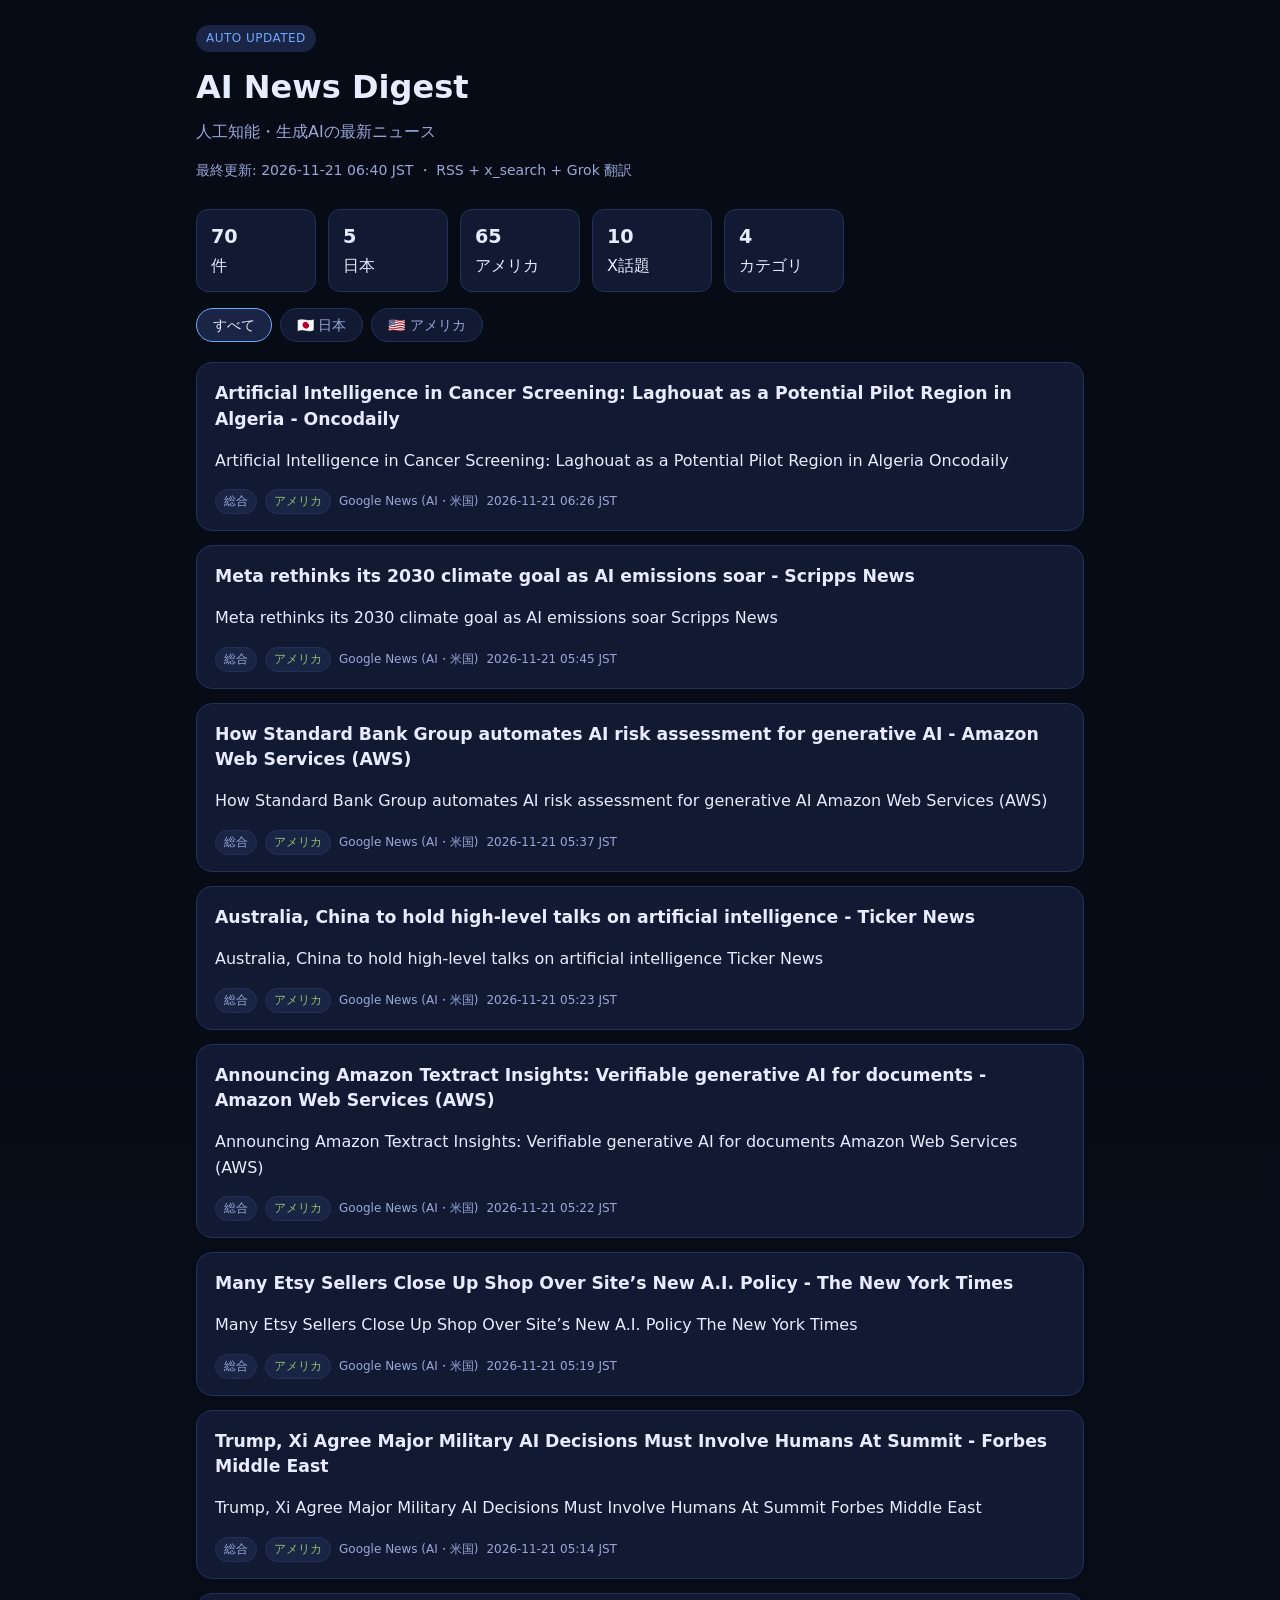
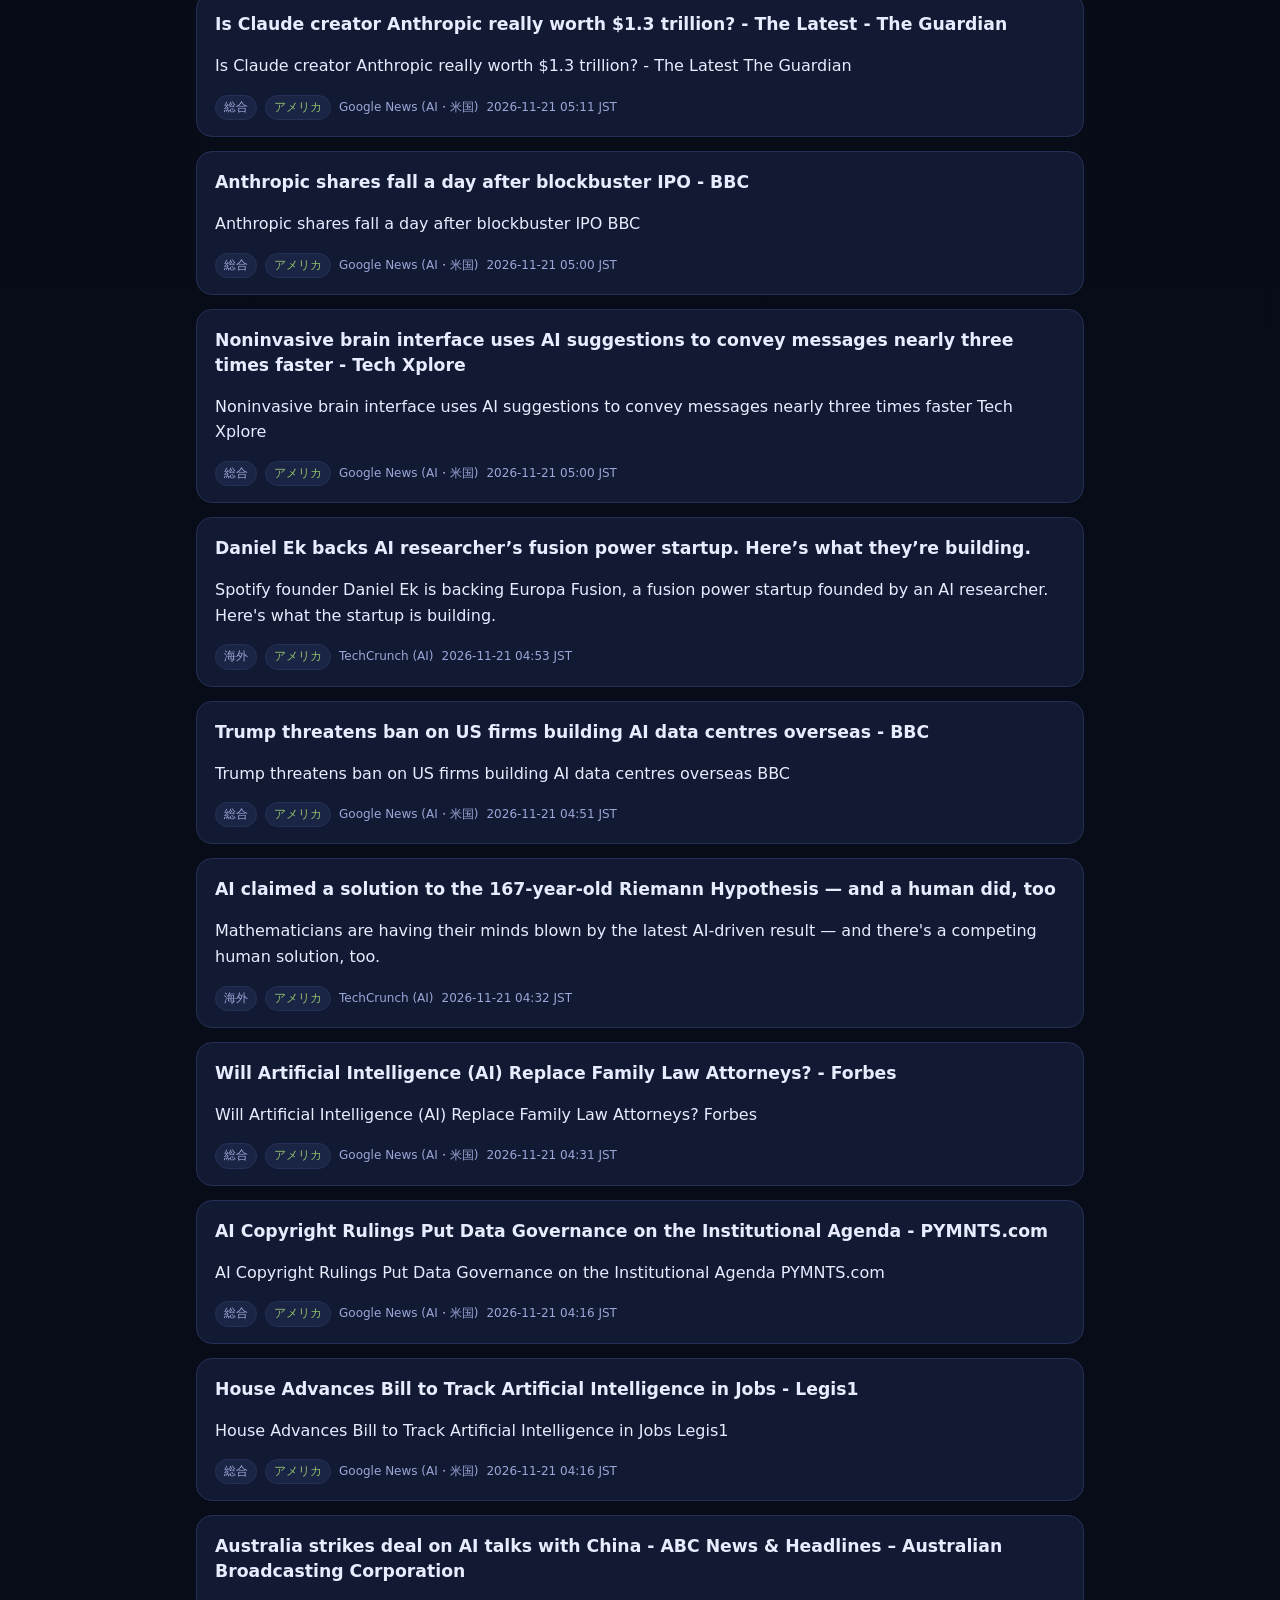
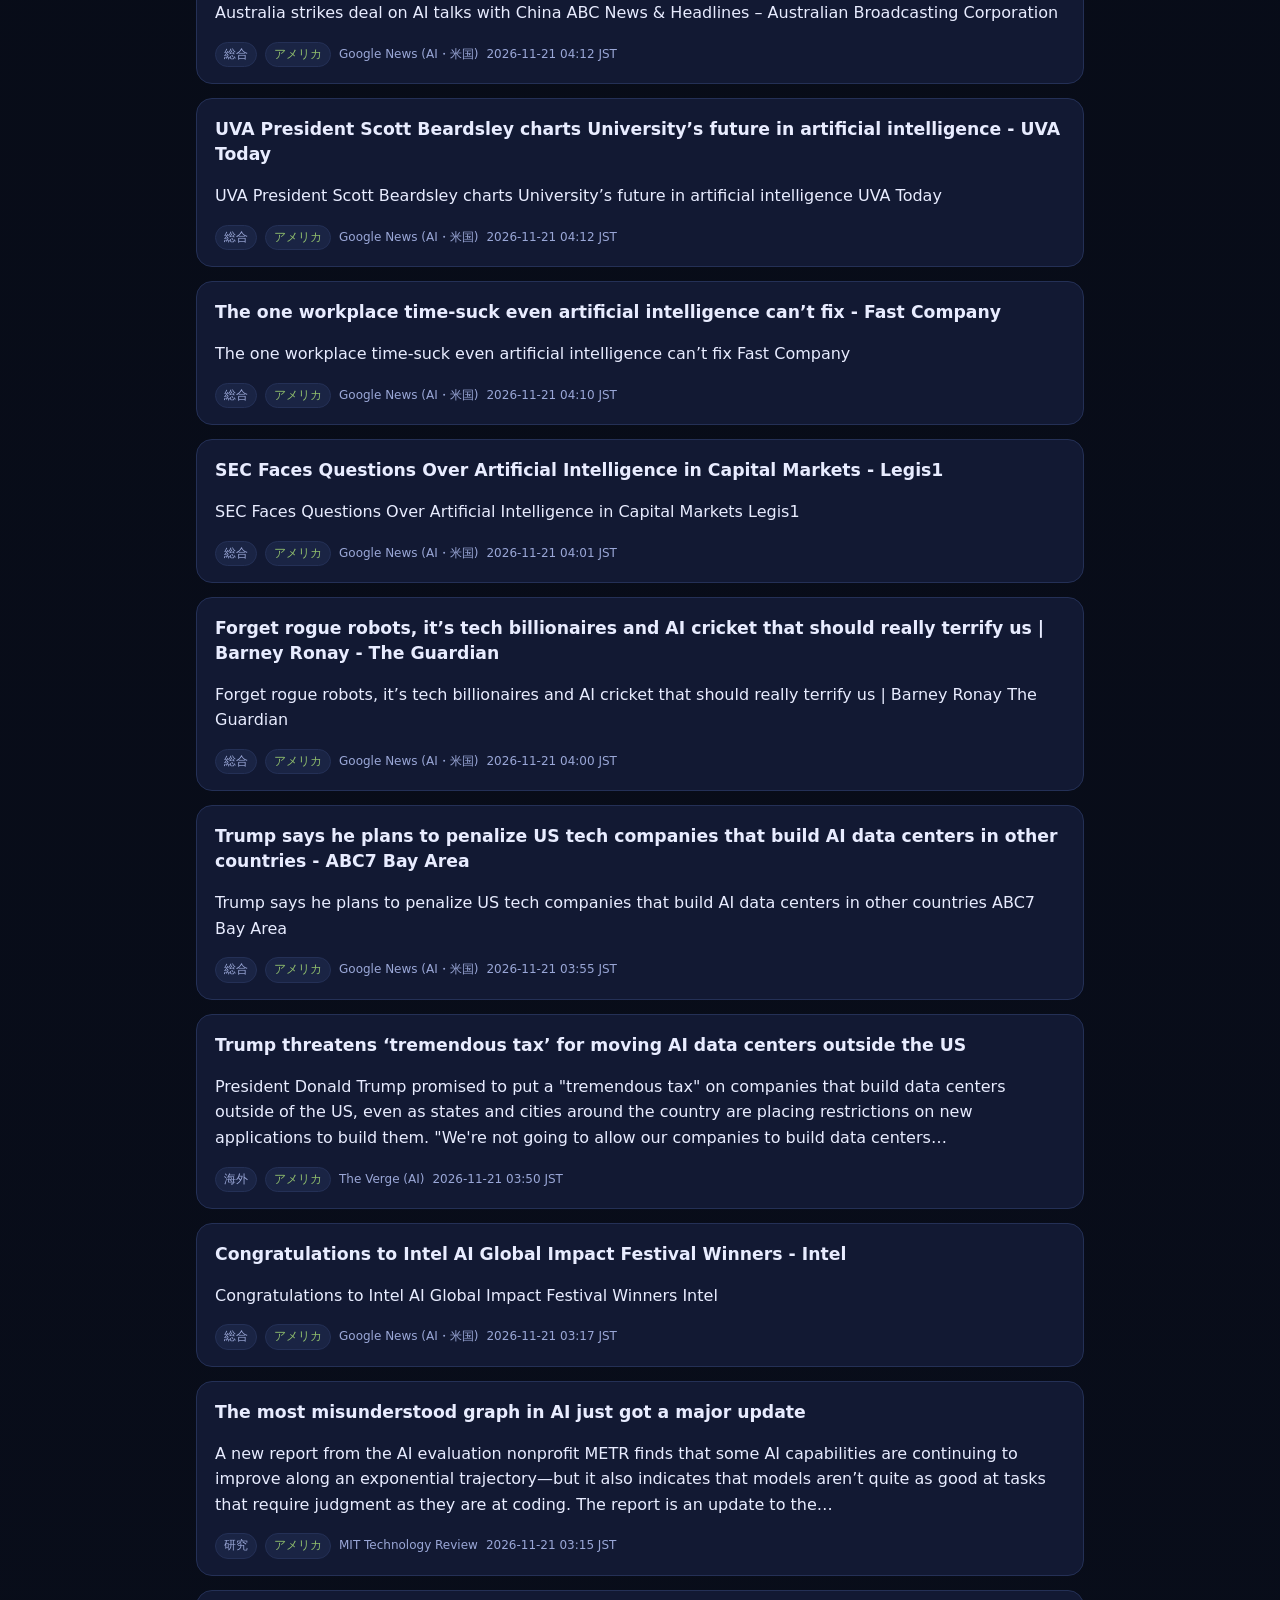
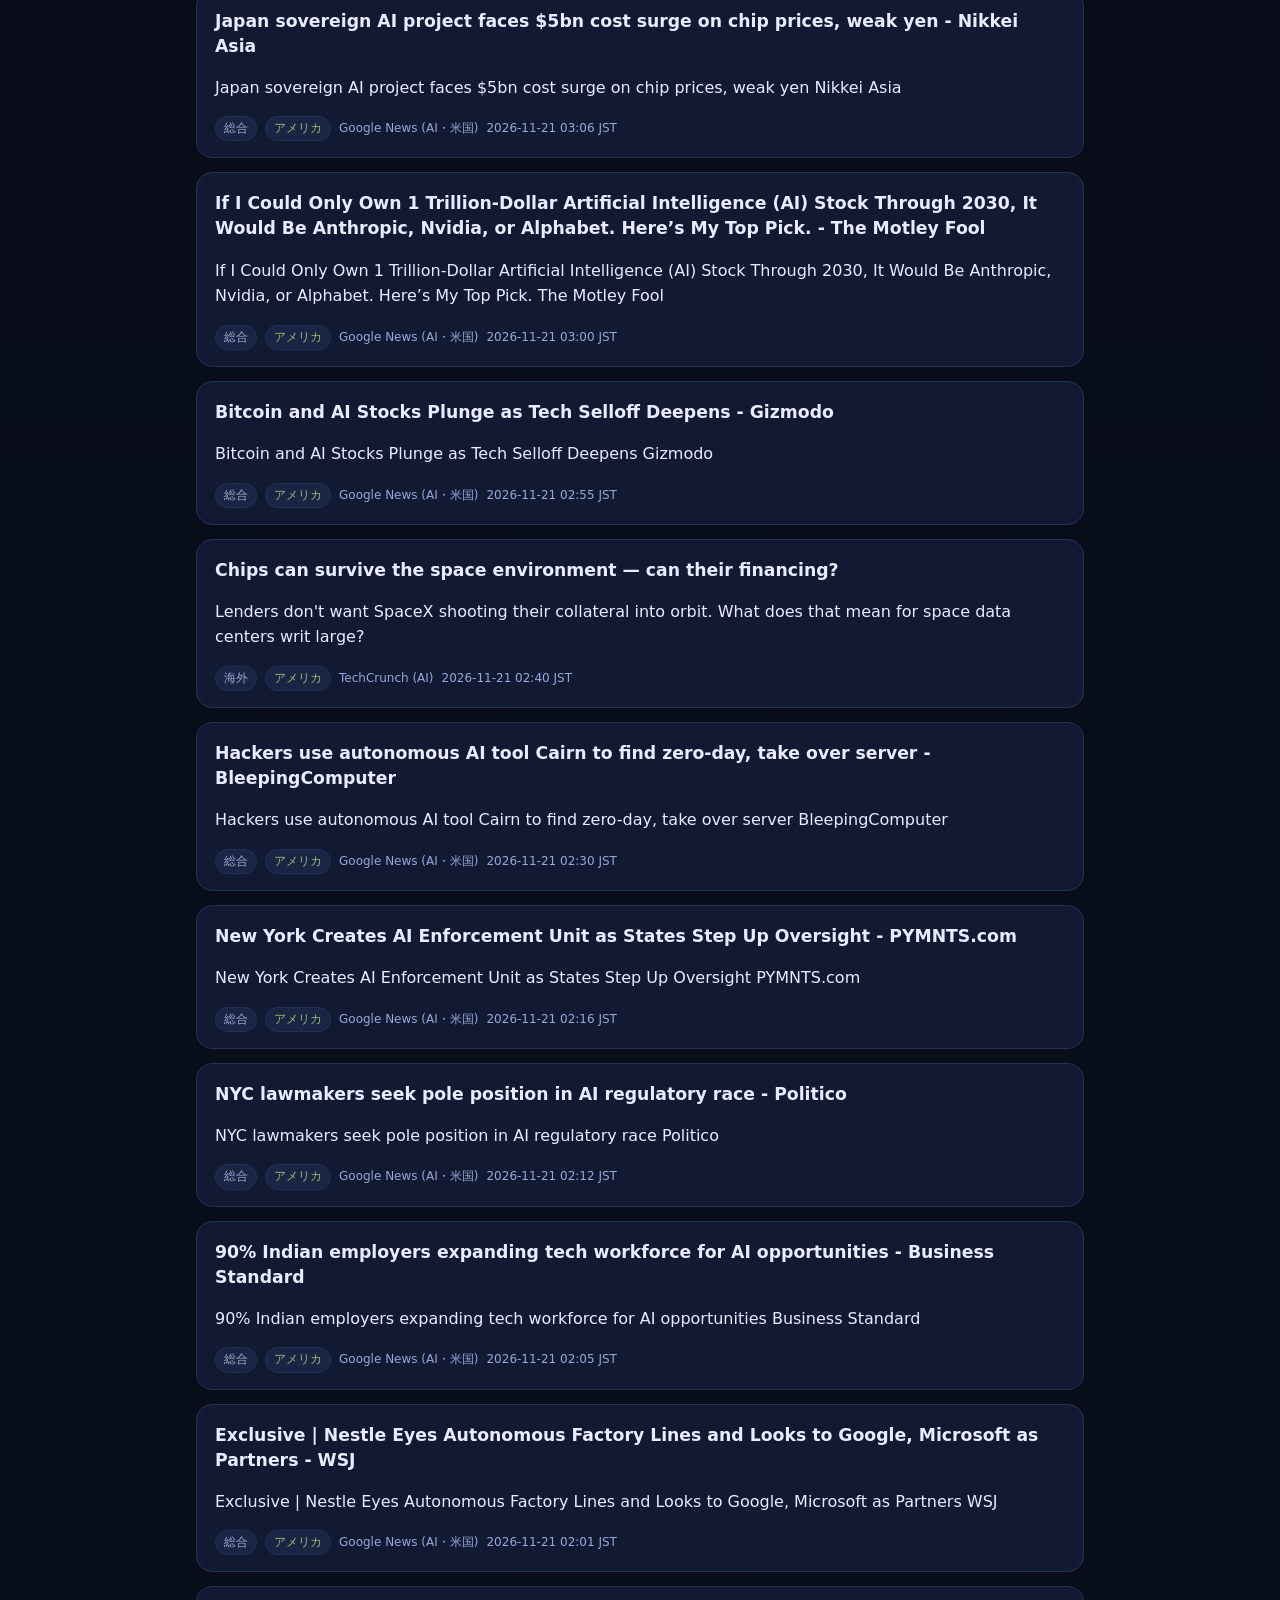
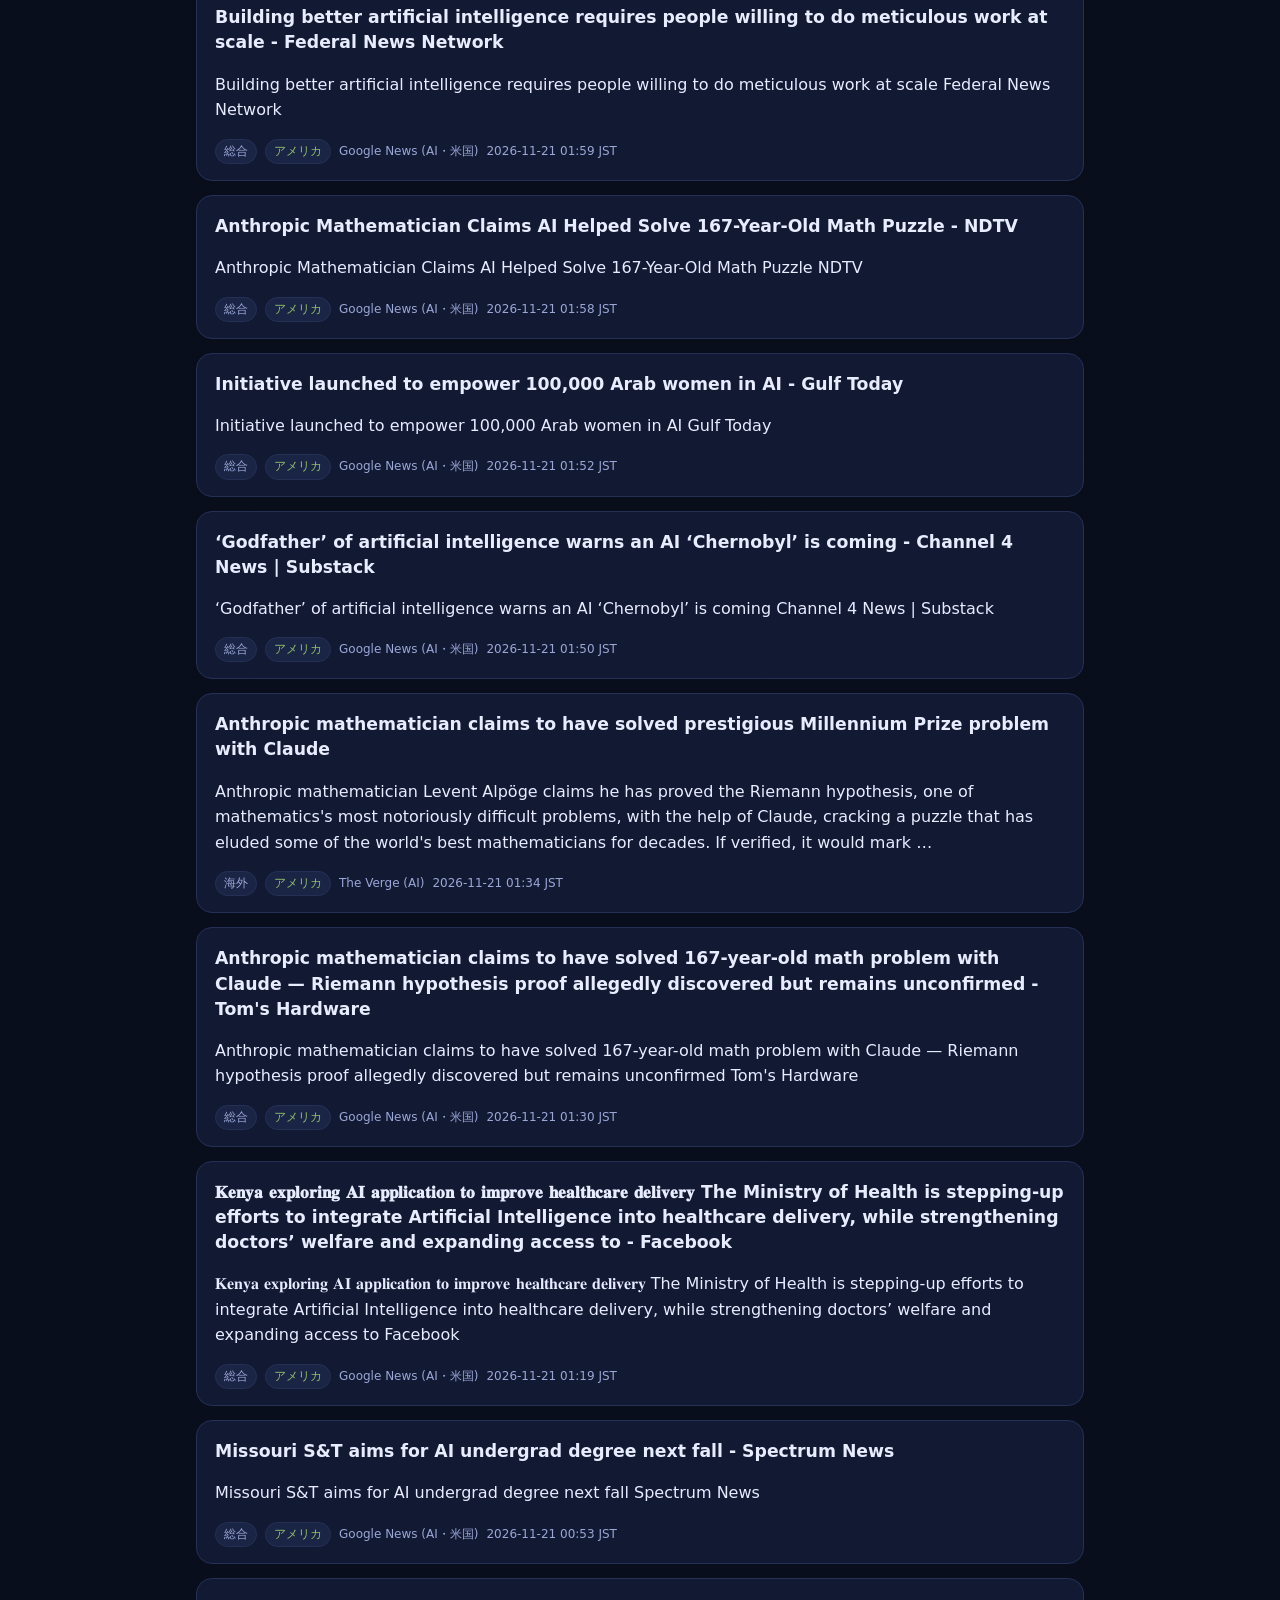
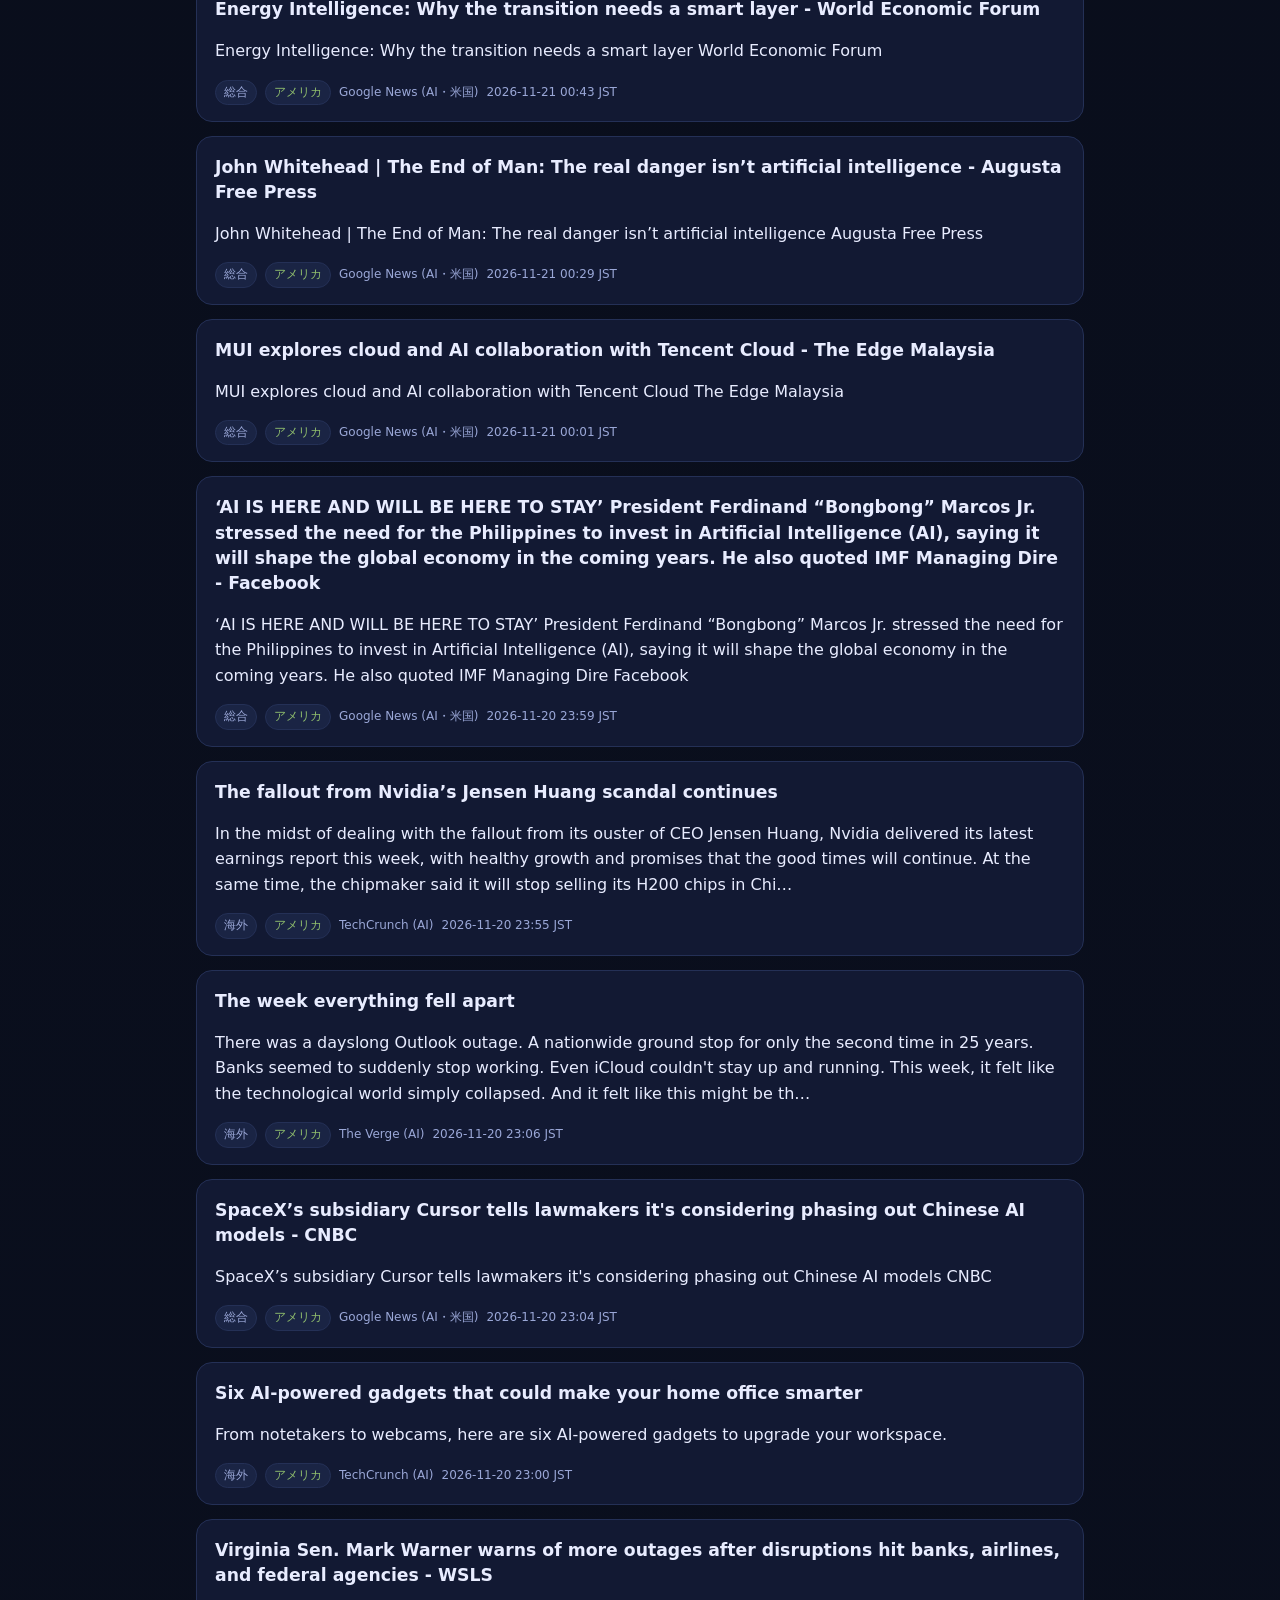
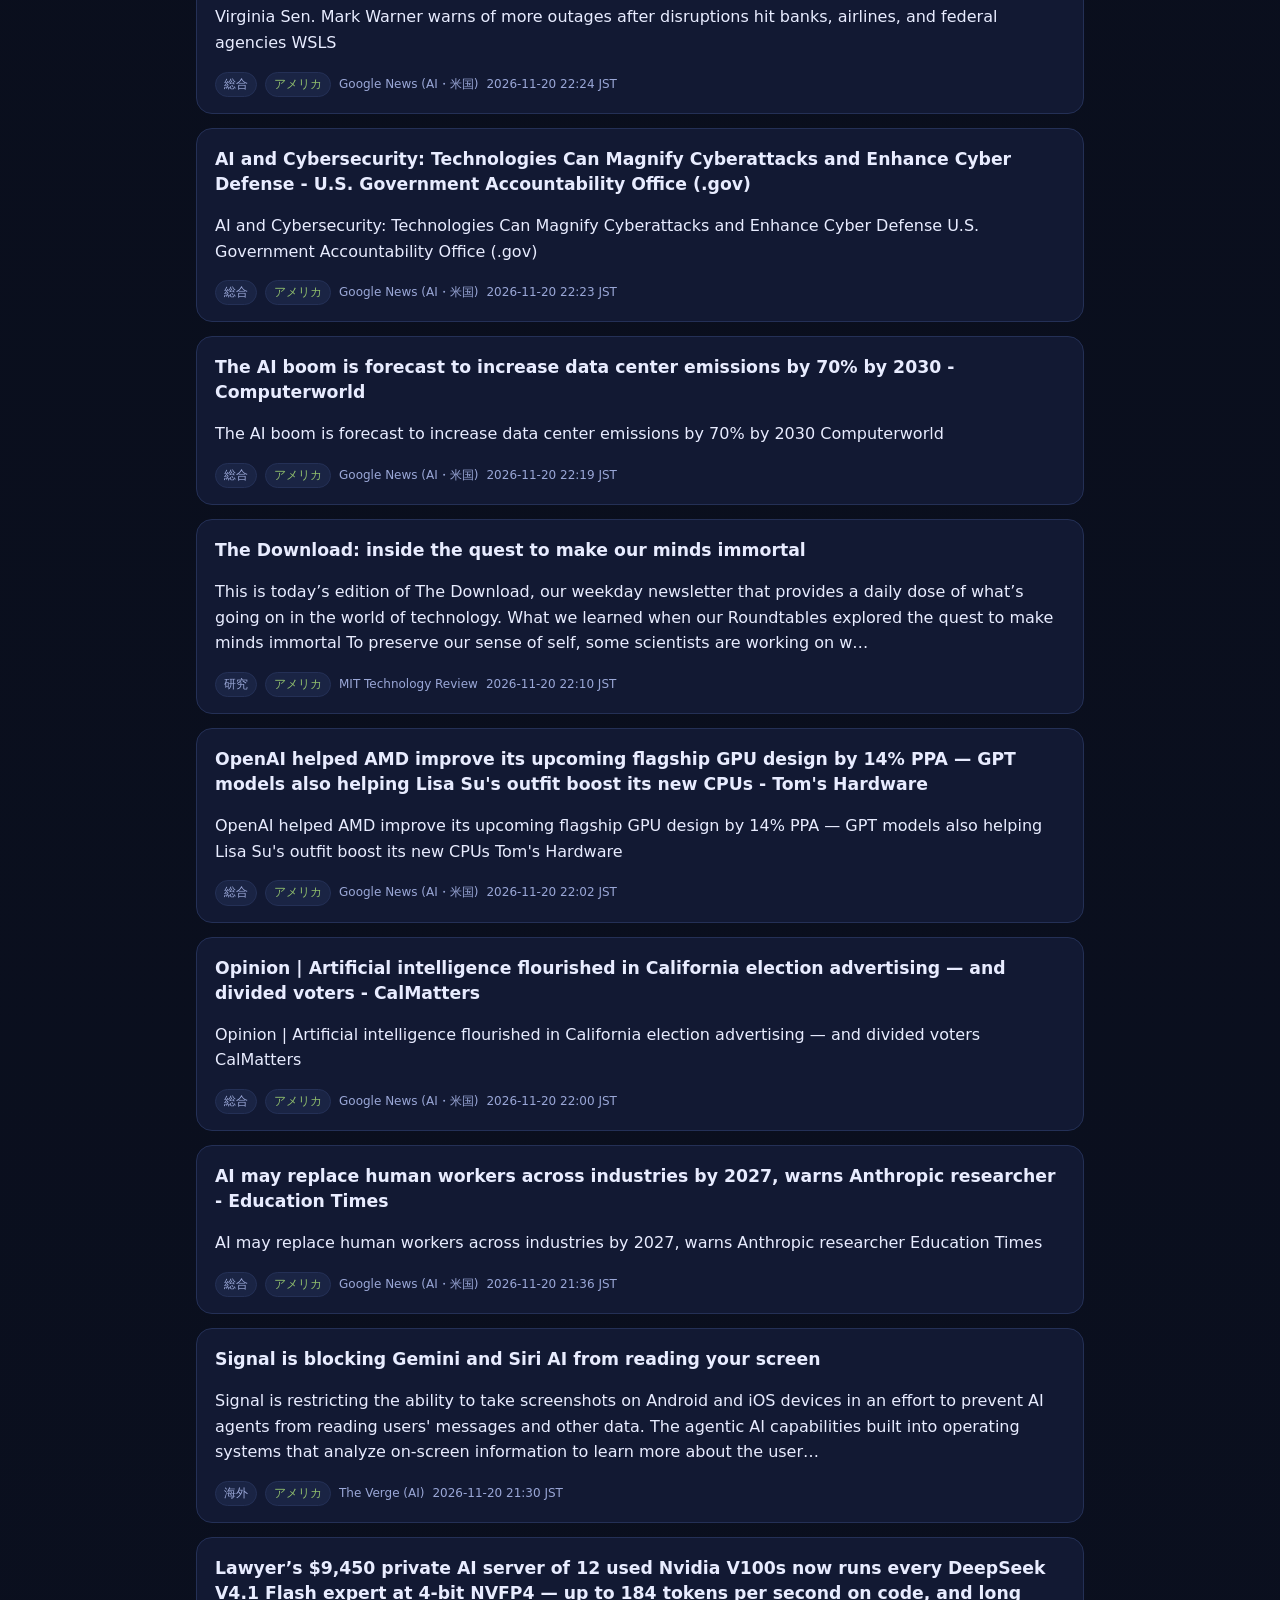
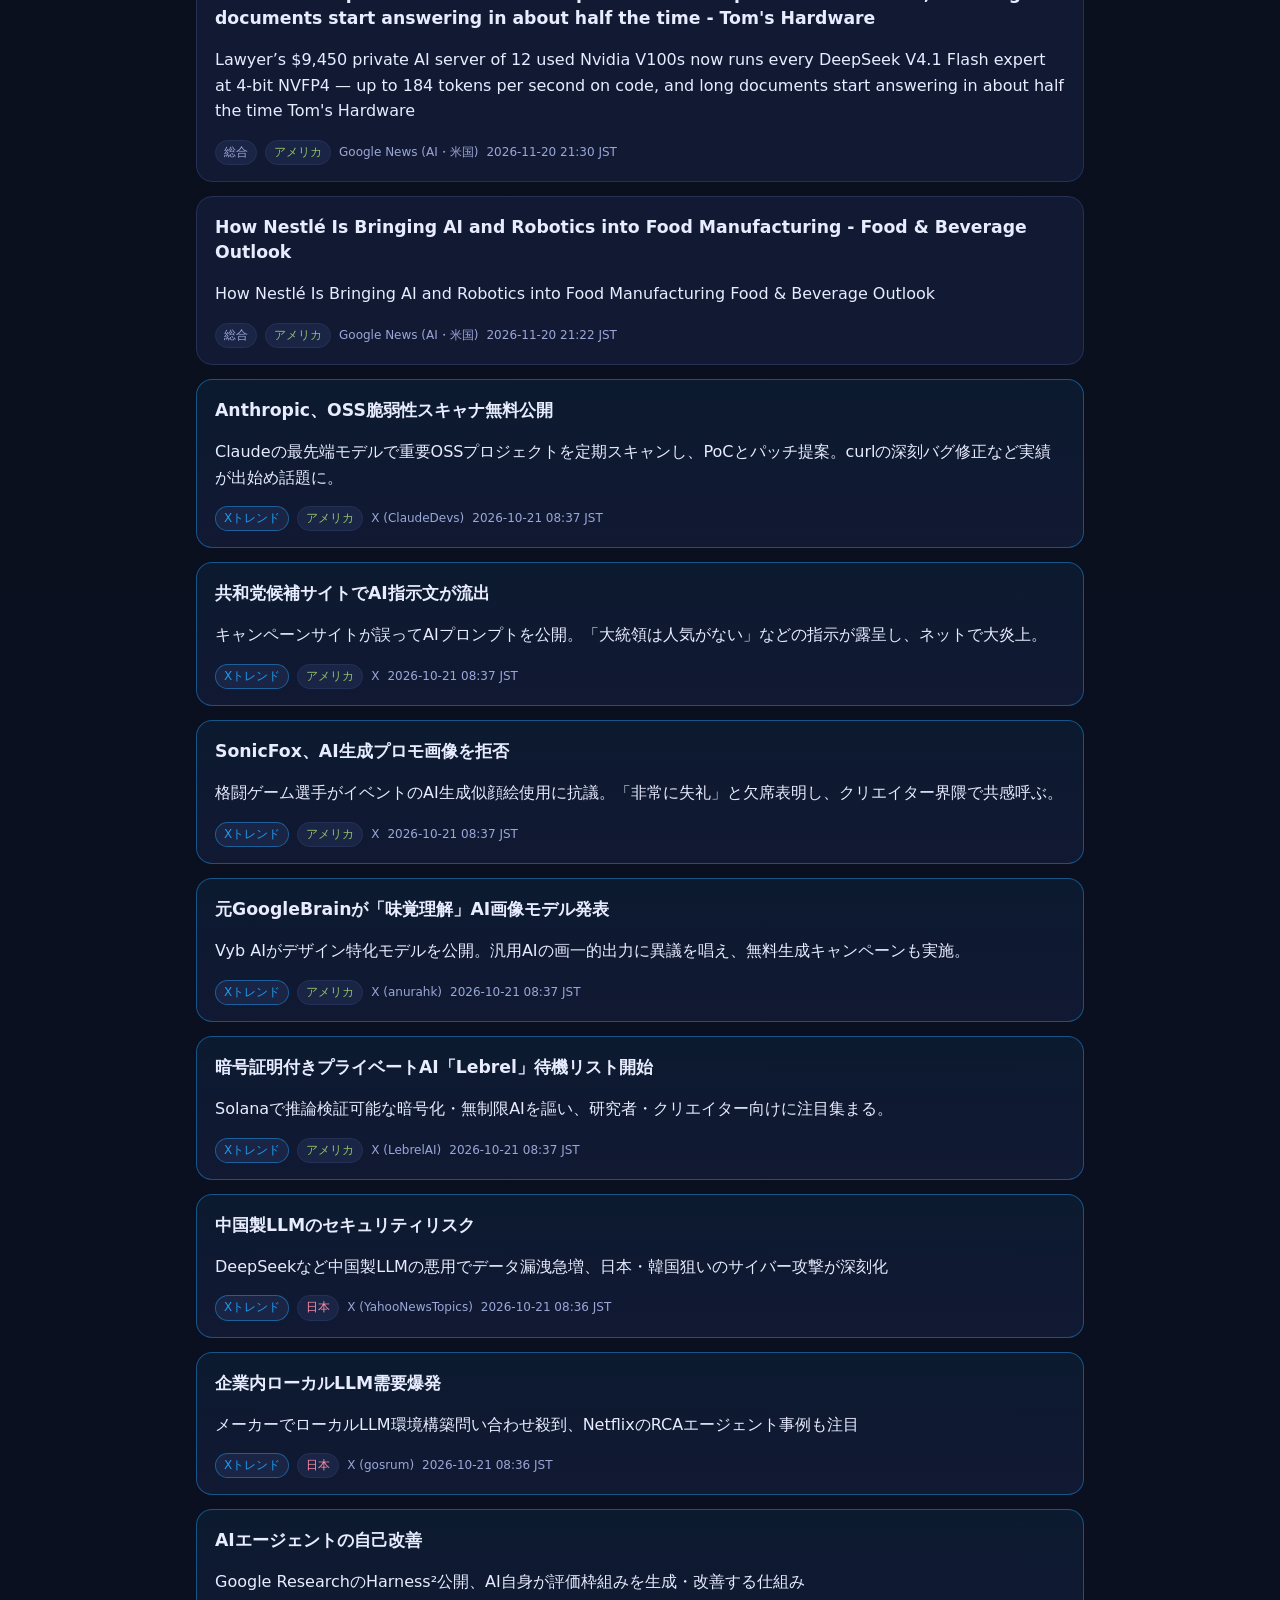
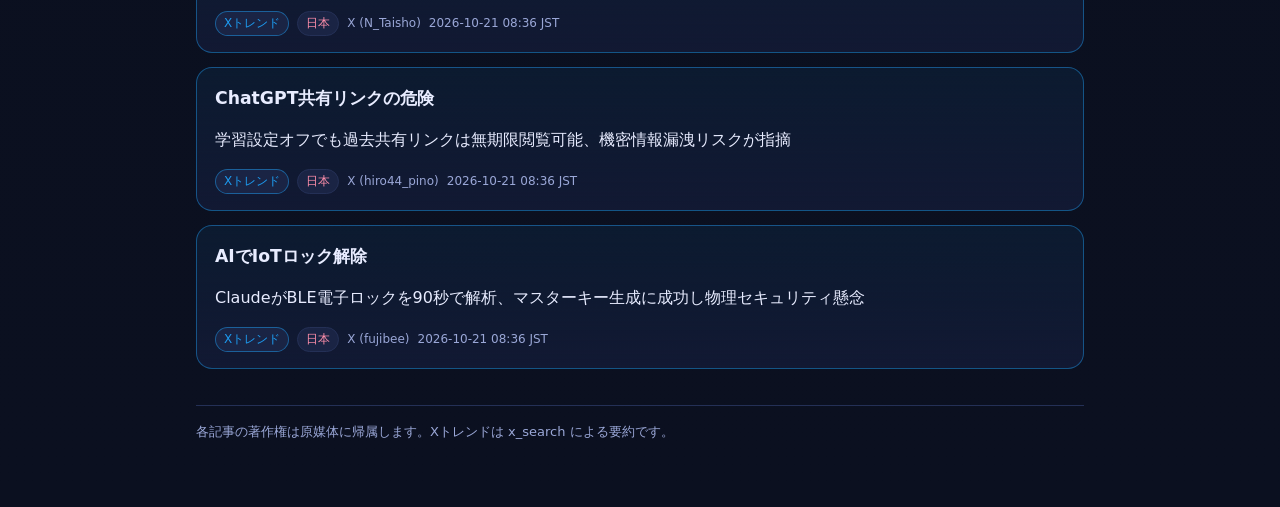
==== docs/index.html @ 98418823 "Update AI news digest Automated RSS build." ====
<!DOCTYPE html>
<html lang="ja">
<head>
  <meta charset="utf-8">
  <meta name="viewport" content="width=device-width, initial-scale=1">
  <title>AI News Digest</title>
  <meta name="description" content="人工知能・生成AIの最新ニュース">
  <link rel="stylesheet" href="assets/style.css">
</head>
<body>
  <main class="wrap">
    <header>
      <span class="badge">AUTO UPDATED</span>
      <h1>AI News Digest</h1>
      <p class="subtitle">人工知能・生成AIの最新ニュース</p>
      <p class="meta">最終更新: 2026-11-21 06:40 JST ・ RSS + x_search + Grok 翻訳</p>
    </header>
    <section class="stats">
      <div class="stat"><strong>70</strong>件</div>
      <div class="stat"><strong>5</strong>日本</div>
      <div class="stat"><strong>65</strong>アメリカ</div>
      <div class="stat"><strong>10</strong>X話題</div>
      <div class="stat"><strong>4</strong>カテゴリ</div>
    </section>
    <div class="tabs-shell">
      <nav class="tabs" role="tablist" aria-label="地域フィルタ">
        <button type="button" class="tab active" role="tab" aria-selected="true" data-region="all" id="tab-all">すべて</button>
        <button type="button" class="tab" role="tab" aria-selected="false" data-region="japan" id="tab-japan">🇯🇵 日本</button>
        <button type="button" class="tab" role="tab" aria-selected="false" data-region="usa" id="tab-usa">🇺🇸 アメリカ</button>
      </nav>
    </div>
    <section class="grid" id="article-grid">
      <article class="card" data-region="usa">
              <h2><a href="https://news.google.com/rss/articles/CBMid0FVX3lxTE9RYmhGUFFScHFES3ZMN19wSmFHbC1YenBxLVEwaDEtOEVFcGQ5Q3M1MUVJc3lIenI5S25sSXBHNmVRMUNNTkp1OXhWZGljbnNIaDgwUXd0ZGVsLUhGc0J2WHdtYXF2TDFVVnBubVQyb1IyUGxTN0pV?oc=5" target="_blank" rel="noopener noreferrer">Artificial Intelligence in Cancer Screening: Laghouat as a Potential Pilot Region in Algeria - Oncodaily</a></h2>
              
              <p class="summary">Artificial Intelligence in Cancer Screening: Laghouat as a Potential Pilot Region in Algeria Oncodaily</p>
              <div class="row">
                <span class="chip">総合</span>
                <span class="chip chip-region-usa">アメリカ</span>
                <span>Google News (AI・米国)</span>
                <span>2026-11-21 06:26 JST</span>
              </div>
            </article>
<article class="card" data-region="usa">
              <h2><a href="https://news.google.com/rss/articles/[base64]?oc=5" target="_blank" rel="noopener noreferrer">Meta rethinks its 2030 climate goal as AI emissions soar - Scripps News</a></h2>
              
              <p class="summary">Meta rethinks its 2030 climate goal as AI emissions soar Scripps News</p>
              <div class="row">
                <span class="chip">総合</span>
                <span class="chip chip-region-usa">アメリカ</span>
                <span>Google News (AI・米国)</span>
                <span>2026-11-21 05:45 JST</span>
              </div>
            </article>
<article class="card" data-region="usa">
              <h2><a href="https://news.google.com/rss/articles/[base64]?oc=5" target="_blank" rel="noopener noreferrer">How Standard Bank Group automates AI risk assessment for generative AI - Amazon Web Services (AWS)</a></h2>
              
              <p class="summary">How Standard Bank Group automates AI risk assessment for generative AI Amazon Web Services (AWS)</p>
              <div class="row">
                <span class="chip">総合</span>
                <span class="chip chip-region-usa">アメリカ</span>
                <span>Google News (AI・米国)</span>
                <span>2026-11-21 05:37 JST</span>
              </div>
            </article>
<article class="card" data-region="usa">
              <h2><a href="https://news.google.com/rss/articles/CBMihgFBVV95cUxPeTFSU3hjeGpCWllhNldZaGZsNXNMQTRxdFVWMUJqV1ZYZjM2VjBVdnR6N2N4QS1VZlh1T1BrTi1fM0FNTjM1VjBtUEtSSnJ1Y1BzX1N0ZjhVbzVTSWNwNjJETTRwX2Q5WmI3VXUxbE9MZHhLRnhvTVZ1b21pNHVGVUFSSDU3UQ?oc=5" target="_blank" rel="noopener noreferrer">Australia, China to hold high-level talks on artificial intelligence - Ticker News</a></h2>
              
              <p class="summary">Australia, China to hold high-level talks on artificial intelligence Ticker News</p>
              <div class="row">
                <span class="chip">総合</span>
                <span class="chip chip-region-usa">アメリカ</span>
                <span>Google News (AI・米国)</span>
                <span>2026-11-21 05:23 JST</span>
              </div>
            </article>
<article class="card" data-region="usa">
              <h2><a href="https://news.google.com/rss/articles/[base64]?oc=5" target="_blank" rel="noopener noreferrer">Announcing Amazon Textract Insights: Verifiable generative AI for documents - Amazon Web Services (AWS)</a></h2>
              
              <p class="summary">Announcing Amazon Textract Insights: Verifiable generative AI for documents Amazon Web Services (AWS)</p>
              <div class="row">
                <span class="chip">総合</span>
                <span class="chip chip-region-usa">アメリカ</span>
                <span>Google News (AI・米国)</span>
                <span>2026-11-21 05:22 JST</span>
              </div>
            </article>
<article class="card" data-region="usa">
              <h2><a href="https://news.google.com/rss/articles/CBMia0FVX3lxTE0ta1ZyUTJoeFlCYVB6Y3RLT3pUQVBSMGc5WXh5a3R0eDhCRGFYOGs0WHRBZ0c1NENGT25IR3kwd2xvMXEtZ2pLRENIZ1dBclRxVExqOF92emNPWE5XV2lnZl9iejdON002TlNv?oc=5" target="_blank" rel="noopener noreferrer">Many Etsy Sellers Close Up Shop Over Site’s New A.I. Policy - The New York Times</a></h2>
              
              <p class="summary">Many Etsy Sellers Close Up Shop Over Site’s New A.I. Policy The New York Times</p>
              <div class="row">
                <span class="chip">総合</span>
                <span class="chip chip-region-usa">アメリカ</span>
                <span>Google News (AI・米国)</span>
                <span>2026-11-21 05:19 JST</span>
              </div>
            </article>
<article class="card" data-region="usa">
              <h2><a href="https://news.google.com/rss/articles/[base64]?oc=5" target="_blank" rel="noopener noreferrer">Trump, Xi Agree Major Military AI Decisions Must Involve Humans At Summit - Forbes Middle East</a></h2>
              
              <p class="summary">Trump, Xi Agree Major Military AI Decisions Must Involve Humans At Summit Forbes Middle East</p>
              <div class="row">
                <span class="chip">総合</span>
                <span class="chip chip-region-usa">アメリカ</span>
                <span>Google News (AI・米国)</span>
                <span>2026-11-21 05:14 JST</span>
              </div>
            </article>
<article class="card" data-region="usa">
              <h2><a href="https://news.google.com/rss/articles/[base64]?oc=5" target="_blank" rel="noopener noreferrer">Is Claude creator Anthropic really worth $1.3 trillion? - The Latest - The Guardian</a></h2>
              
              <p class="summary">Is Claude creator Anthropic really worth $1.3 trillion? - The Latest The Guardian</p>
              <div class="row">
                <span class="chip">総合</span>
                <span class="chip chip-region-usa">アメリカ</span>
                <span>Google News (AI・米国)</span>
                <span>2026-11-21 05:11 JST</span>
              </div>
            </article>
<article class="card" data-region="usa">
              <h2><a href="https://news.google.com/rss/articles/CBMiW0FVX3lxTFBvWXdRRmxWOFNxR2NhcHRNVlFLaXJGVGtlY1dQcWs3U1M1dHNKVGxLbEJ5RGRvT0Q4WjB2c2FjeldhcVlWMGNqYTNJLXFXRXU5bVB4NTRlZUVlNnc?oc=5" target="_blank" rel="noopener noreferrer">Anthropic shares fall a day after blockbuster IPO - BBC</a></h2>
              
              <p class="summary">Anthropic shares fall a day after blockbuster IPO BBC</p>
              <div class="row">
                <span class="chip">総合</span>
                <span class="chip chip-region-usa">アメリカ</span>
                <span>Google News (AI・米国)</span>
                <span>2026-11-21 05:00 JST</span>
              </div>
            </article>
<article class="card" data-region="usa">
              <h2><a href="https://news.google.com/rss/articles/CBMihAFBVV95cUxPMGdMQy1lVnVBdHhOMTV6VXV5eFlOTzFnRTk2OGJ6QlhocXViUkRURElGY1A5TW9ES0pMeVdqQjJuYVNoRGtxVmQxX1JucUhwY2VwN2t0S2lySWFuRi0tSkNfWkNFeWhJQldLVDYweU1hem5PUWRkUDZIZUdaZDRSV0FDQnI?oc=5" target="_blank" rel="noopener noreferrer">Noninvasive brain interface uses AI suggestions to convey messages nearly three times faster - Tech Xplore</a></h2>
              
              <p class="summary">Noninvasive brain interface uses AI suggestions to convey messages nearly three times faster Tech Xplore</p>
              <div class="row">
                <span class="chip">総合</span>
                <span class="chip chip-region-usa">アメリカ</span>
                <span>Google News (AI・米国)</span>
                <span>2026-11-21 05:00 JST</span>
              </div>
            </article>
<article class="card" data-region="usa">
              <h2><a href="https://techcrunch.com/2026/11/20/daniel-ek-backs-ai-researchers-fusion-power-startup-heres-what-theyre-building/" target="_blank" rel="noopener noreferrer">Daniel Ek backs AI researcher’s fusion power startup. Here’s what they’re building.</a></h2>
              
              <p class="summary">Spotify founder Daniel Ek is backing Europa Fusion, a fusion power startup founded by an AI researcher. Here&#x27;s what the startup is building.</p>
              <div class="row">
                <span class="chip">海外</span>
                <span class="chip chip-region-usa">アメリカ</span>
                <span>TechCrunch (AI)</span>
                <span>2026-11-21 04:53 JST</span>
              </div>
            </article>
<article class="card" data-region="usa">
              <h2><a href="https://news.google.com/rss/articles/CBMiXkFVX3lxTE1FN1czMHRKVUtSTm5GaHkwOExlem5uSU53SnYzT3V2RE1vYnIyeDFvOFNwaV9DU1p4VHRocU9BM1Uwc1lENGdpal9hYm5uMEZEMU5YVG1tYVlUX0dNSUE?oc=5" target="_blank" rel="noopener noreferrer">Trump threatens ban on US firms building AI data centres overseas - BBC</a></h2>
              
              <p class="summary">Trump threatens ban on US firms building AI data centres overseas BBC</p>
              <div class="row">
                <span class="chip">総合</span>
                <span class="chip chip-region-usa">アメリカ</span>
                <span>Google News (AI・米国)</span>
                <span>2026-11-21 04:51 JST</span>
              </div>
            </article>
<article class="card" data-region="usa">
              <h2><a href="https://techcrunch.com/2026/11/20/ai-claimed-a-solution-to-the-167-year-old-riemann-hypothesis-and-a-human-did-too/" target="_blank" rel="noopener noreferrer">AI claimed a solution to the 167-year-old Riemann Hypothesis — and a human did, too</a></h2>
              
              <p class="summary">Mathematicians are having their minds blown by the latest AI-driven result — and there&#x27;s a competing human solution, too.</p>
              <div class="row">
                <span class="chip">海外</span>
                <span class="chip chip-region-usa">アメリカ</span>
                <span>TechCrunch (AI)</span>
                <span>2026-11-21 04:32 JST</span>
              </div>
            </article>
<article class="card" data-region="usa">
              <h2><a href="https://news.google.com/rss/articles/[base64]?oc=5" target="_blank" rel="noopener noreferrer">Will Artificial Intelligence (AI) Replace Family Law Attorneys? - Forbes</a></h2>
              
              <p class="summary">Will Artificial Intelligence (AI) Replace Family Law Attorneys? Forbes</p>
              <div class="row">
                <span class="chip">総合</span>
                <span class="chip chip-region-usa">アメリカ</span>
                <span>Google News (AI・米国)</span>
                <span>2026-11-21 04:31 JST</span>
              </div>
            </article>
<article class="card" data-region="usa">
              <h2><a href="https://news.google.com/rss/articles/[base64]?oc=5" target="_blank" rel="noopener noreferrer">AI Copyright Rulings Put Data Governance on the Institutional Agenda - PYMNTS.com</a></h2>
              
              <p class="summary">AI Copyright Rulings Put Data Governance on the Institutional Agenda PYMNTS.com</p>
              <div class="row">
                <span class="chip">総合</span>
                <span class="chip chip-region-usa">アメリカ</span>
                <span>Google News (AI・米国)</span>
                <span>2026-11-21 04:16 JST</span>
              </div>
            </article>
<article class="card" data-region="usa">
              <h2><a href="https://news.google.com/rss/articles/CBMid0FVX3lxTE1aN0ZScUJQZGQ1RE9fX09MZTM2dUNhakFDUFdacDIyQ0Z2ZWktaFd3ZzZsc1FyZUszRnRxU2NyQTdXZXRsWGk3SzJ6Z1o4YnNOQ09YTEM1LUJLWnV2ZDQ3cDl6bWo3Wm1tak9vRS1tLXRJT3JMUm5V?oc=5" target="_blank" rel="noopener noreferrer">House Advances Bill to Track Artificial Intelligence in Jobs - Legis1</a></h2>
              
              <p class="summary">House Advances Bill to Track Artificial Intelligence in Jobs Legis1</p>
              <div class="row">
                <span class="chip">総合</span>
                <span class="chip chip-region-usa">アメリカ</span>
                <span>Google News (AI・米国)</span>
                <span>2026-11-21 04:16 JST</span>
              </div>
            </article>
<article class="card" data-region="usa">
              <h2><a href="https://news.google.com/rss/articles/[base64]?oc=5" target="_blank" rel="noopener noreferrer">Australia strikes deal on AI talks with China - ABC News &amp; Headlines – Australian Broadcasting Corporation</a></h2>
              
              <p class="summary">Australia strikes deal on AI talks with China ABC News &amp; Headlines – Australian Broadcasting Corporation</p>
              <div class="row">
                <span class="chip">総合</span>
                <span class="chip chip-region-usa">アメリカ</span>
                <span>Google News (AI・米国)</span>
                <span>2026-11-21 04:12 JST</span>
              </div>
            </article>
<article class="card" data-region="usa">
              <h2><a href="https://news.google.com/rss/articles/[base64]?oc=5" target="_blank" rel="noopener noreferrer">UVA President Scott Beardsley charts University’s future in artificial intelligence - UVA Today</a></h2>
              
              <p class="summary">UVA President Scott Beardsley charts University’s future in artificial intelligence UVA Today</p>
              <div class="row">
                <span class="chip">総合</span>
                <span class="chip chip-region-usa">アメリカ</span>
                <span>Google News (AI・米国)</span>
                <span>2026-11-21 04:12 JST</span>
              </div>
            </article>
<article class="card" data-region="usa">
              <h2><a href="https://news.google.com/rss/articles/CBMiiAFBVV95cUxOU3NmVkcwanp0MEptcFhNUDdEWlZKYjM3SXBIZk9WRi1CSmg1YzRxNXUtaGJsNXpIeFd3N0xvYUwwZHgyRjFlbjEtVFpoUVVHbjZpQUNMRU9MbHRCeXNZVjVsM19VMzVvODdsX2lkV1RtdFJvTjZ3Y2dCal92UVpwWWNqM0hZb3E4?oc=5" target="_blank" rel="noopener noreferrer">The one workplace time-suck even artificial intelligence can’t fix - Fast Company</a></h2>
              
              <p class="summary">The one workplace time-suck even artificial intelligence can’t fix Fast Company</p>
              <div class="row">
                <span class="chip">総合</span>
                <span class="chip chip-region-usa">アメリカ</span>
                <span>Google News (AI・米国)</span>
                <span>2026-11-21 04:10 JST</span>
              </div>
            </article>
<article class="card" data-region="usa">
              <h2><a href="https://news.google.com/rss/articles/CBMic0FVX3lxTE9JdjVkY1BxcU9ZSmZOeFprZHB4ZDl2czBmNjVHMkVoazFuRWdRdmZOMVFMcG1BMHlsUmc5dkpNbi1FbjI4Nk5nOWVNVkl5cGJmLTl2THRlaXVsM004dUR1XzJ1Q3VycTZKajhsRTMtS1dfQVk?oc=5" target="_blank" rel="noopener noreferrer">SEC Faces Questions Over Artificial Intelligence in Capital Markets - Legis1</a></h2>
              
              <p class="summary">SEC Faces Questions Over Artificial Intelligence in Capital Markets Legis1</p>
              <div class="row">
                <span class="chip">総合</span>
                <span class="chip chip-region-usa">アメリカ</span>
                <span>Google News (AI・米国)</span>
                <span>2026-11-21 04:01 JST</span>
              </div>
            </article>
<article class="card" data-region="usa">
              <h2><a href="https://news.google.com/rss/articles/[base64]?oc=5" target="_blank" rel="noopener noreferrer">Forget rogue robots, it’s tech billionaires and AI cricket that should really terrify us | Barney Ronay - The Guardian</a></h2>
              
              <p class="summary">Forget rogue robots, it’s tech billionaires and AI cricket that should really terrify us | Barney Ronay The Guardian</p>
              <div class="row">
                <span class="chip">総合</span>
                <span class="chip chip-region-usa">アメリカ</span>
                <span>Google News (AI・米国)</span>
                <span>2026-11-21 04:00 JST</span>
              </div>
            </article>
<article class="card" data-region="usa">
              <h2><a href="https://news.google.com/rss/articles/[base64]?oc=5" target="_blank" rel="noopener noreferrer">Trump says he plans to penalize US tech companies that build AI data centers in other countries - ABC7 Bay Area</a></h2>
              
              <p class="summary">Trump says he plans to penalize US tech companies that build AI data centers in other countries ABC7 Bay Area</p>
              <div class="row">
                <span class="chip">総合</span>
                <span class="chip chip-region-usa">アメリカ</span>
                <span>Google News (AI・米国)</span>
                <span>2026-11-21 03:55 JST</span>
              </div>
            </article>
<article class="card" data-region="usa">
              <h2><a href="https://www.theverge.com/policy/1038892/trump-foreign-data-centers-tax" target="_blank" rel="noopener noreferrer">Trump threatens ‘tremendous tax’ for moving AI data centers outside the US</a></h2>
              
              <p class="summary">President Donald Trump promised to put a &quot;tremendous tax&quot; on companies that build data centers outside of the US, even as states and cities around the country are placing restrictions on new applications to build them. &quot;We&#x27;re not going to allow our companies to build data centers…</p>
              <div class="row">
                <span class="chip">海外</span>
                <span class="chip chip-region-usa">アメリカ</span>
                <span>The Verge (AI)</span>
                <span>2026-11-21 03:50 JST</span>
              </div>
            </article>
<article class="card" data-region="usa">
              <h2><a href="https://news.google.com/rss/articles/[base64]?oc=5" target="_blank" rel="noopener noreferrer">Congratulations to Intel AI Global Impact Festival Winners - Intel</a></h2>
              
              <p class="summary">Congratulations to Intel AI Global Impact Festival Winners Intel</p>
              <div class="row">
                <span class="chip">総合</span>
                <span class="chip chip-region-usa">アメリカ</span>
                <span>Google News (AI・米国)</span>
                <span>2026-11-21 03:17 JST</span>
              </div>
            </article>
<article class="card" data-region="usa">
              <h2><a href="https://www.technologyreview.com/2026/11/20/1149399/the-most-misunderstood-graph-in-ai-just-got-a-major-update/" target="_blank" rel="noopener noreferrer">The most misunderstood graph in AI just got a major update</a></h2>
              
              <p class="summary">A new report from the AI evaluation nonprofit METR finds that some AI capabilities are continuing to improve along an exponential trajectory—but it also indicates that models aren’t quite as good at tasks that require judgment as they are at coding. The report is an update to the…</p>
              <div class="row">
                <span class="chip">研究</span>
                <span class="chip chip-region-usa">アメリカ</span>
                <span>MIT Technology Review</span>
                <span>2026-11-21 03:15 JST</span>
              </div>
            </article>
<article class="card" data-region="usa">
              <h2><a href="https://news.google.com/rss/articles/[base64]?oc=5" target="_blank" rel="noopener noreferrer">Japan sovereign AI project faces $5bn cost surge on chip prices, weak yen - Nikkei Asia</a></h2>
              
              <p class="summary">Japan sovereign AI project faces $5bn cost surge on chip prices, weak yen Nikkei Asia</p>
              <div class="row">
                <span class="chip">総合</span>
                <span class="chip chip-region-usa">アメリカ</span>
                <span>Google News (AI・米国)</span>
                <span>2026-11-21 03:06 JST</span>
              </div>
            </article>
<article class="card" data-region="usa">
              <h2><a href="https://news.google.com/rss/articles/[base64]?oc=5" target="_blank" rel="noopener noreferrer">If I Could Only Own 1 Trillion-Dollar Artificial Intelligence (AI) Stock Through 2030, It Would Be Anthropic, Nvidia, or Alphabet. Here’s My Top Pick. - The Motley Fool</a></h2>
              
              <p class="summary">If I Could Only Own 1 Trillion-Dollar Artificial Intelligence (AI) Stock Through 2030, It Would Be Anthropic, Nvidia, or Alphabet. Here’s My Top Pick. The Motley Fool</p>
              <div class="row">
                <span class="chip">総合</span>
                <span class="chip chip-region-usa">アメリカ</span>
                <span>Google News (AI・米国)</span>
                <span>2026-11-21 03:00 JST</span>
              </div>
            </article>
<article class="card" data-region="usa">
              <h2><a href="https://news.google.com/rss/articles/[base64]?oc=5" target="_blank" rel="noopener noreferrer">Bitcoin and AI Stocks Plunge as Tech Selloff Deepens - Gizmodo</a></h2>
              
              <p class="summary">Bitcoin and AI Stocks Plunge as Tech Selloff Deepens Gizmodo</p>
              <div class="row">
                <span class="chip">総合</span>
                <span class="chip chip-region-usa">アメリカ</span>
                <span>Google News (AI・米国)</span>
                <span>2026-11-21 02:55 JST</span>
              </div>
            </article>
<article class="card" data-region="usa">
              <h2><a href="https://techcrunch.com/2026/11/20/chips-can-survive-the-space-environment-can-their-financing/" target="_blank" rel="noopener noreferrer">Chips can survive the space environment — can their financing?</a></h2>
              
              <p class="summary">Lenders don&#x27;t want SpaceX shooting their collateral into orbit. What does that mean for space data centers writ large?</p>
              <div class="row">
                <span class="chip">海外</span>
                <span class="chip chip-region-usa">アメリカ</span>
                <span>TechCrunch (AI)</span>
                <span>2026-11-21 02:40 JST</span>
              </div>
            </article>
<article class="card" data-region="usa">
              <h2><a href="https://news.google.com/rss/articles/[base64]?oc=5" target="_blank" rel="noopener noreferrer">Hackers use autonomous AI tool Cairn to find zero-day, take over server - BleepingComputer</a></h2>
              
              <p class="summary">Hackers use autonomous AI tool Cairn to find zero-day, take over server BleepingComputer</p>
              <div class="row">
                <span class="chip">総合</span>
                <span class="chip chip-region-usa">アメリカ</span>
                <span>Google News (AI・米国)</span>
                <span>2026-11-21 02:30 JST</span>
              </div>
            </article>
<article class="card" data-region="usa">
              <h2><a href="https://news.google.com/rss/articles/[base64]?oc=5" target="_blank" rel="noopener noreferrer">New York Creates AI Enforcement Unit as States Step Up Oversight - PYMNTS.com</a></h2>
              
              <p class="summary">New York Creates AI Enforcement Unit as States Step Up Oversight PYMNTS.com</p>
              <div class="row">
                <span class="chip">総合</span>
                <span class="chip chip-region-usa">アメリカ</span>
                <span>Google News (AI・米国)</span>
                <span>2026-11-21 02:16 JST</span>
              </div>
            </article>
<article class="card" data-region="usa">
              <h2><a href="https://news.google.com/rss/articles/[base64]?oc=5" target="_blank" rel="noopener noreferrer">NYC lawmakers seek pole position in AI regulatory race - Politico</a></h2>
              
              <p class="summary">NYC lawmakers seek pole position in AI regulatory race Politico</p>
              <div class="row">
                <span class="chip">総合</span>
                <span class="chip chip-region-usa">アメリカ</span>
                <span>Google News (AI・米国)</span>
                <span>2026-11-21 02:12 JST</span>
              </div>
            </article>
<article class="card" data-region="usa">
              <h2><a href="https://news.google.com/rss/articles/[base64]?oc=5" target="_blank" rel="noopener noreferrer">90% Indian employers expanding tech workforce for AI opportunities - Business Standard</a></h2>
              
              <p class="summary">90% Indian employers expanding tech workforce for AI opportunities Business Standard</p>
              <div class="row">
                <span class="chip">総合</span>
                <span class="chip chip-region-usa">アメリカ</span>
                <span>Google News (AI・米国)</span>
                <span>2026-11-21 02:05 JST</span>
              </div>
            </article>
<article class="card" data-region="usa">
              <h2><a href="https://news.google.com/rss/articles/[base64]?oc=5" target="_blank" rel="noopener noreferrer">Exclusive | Nestle Eyes Autonomous Factory Lines and Looks to Google, Microsoft as Partners - WSJ</a></h2>
              
              <p class="summary">Exclusive | Nestle Eyes Autonomous Factory Lines and Looks to Google, Microsoft as Partners WSJ</p>
              <div class="row">
                <span class="chip">総合</span>
                <span class="chip chip-region-usa">アメリカ</span>
                <span>Google News (AI・米国)</span>
                <span>2026-11-21 02:01 JST</span>
              </div>
            </article>
<article class="card" data-region="usa">
              <h2><a href="https://news.google.com/rss/articles/[base64]?oc=5" target="_blank" rel="noopener noreferrer">Building better artificial intelligence requires people willing to do meticulous work at scale - Federal News Network</a></h2>
              
              <p class="summary">Building better artificial intelligence requires people willing to do meticulous work at scale Federal News Network</p>
              <div class="row">
                <span class="chip">総合</span>
                <span class="chip chip-region-usa">アメリカ</span>
                <span>Google News (AI・米国)</span>
                <span>2026-11-21 01:59 JST</span>
              </div>
            </article>
<article class="card" data-region="usa">
              <h2><a href="https://news.google.com/rss/articles/[base64]?oc=5" target="_blank" rel="noopener noreferrer">Anthropic Mathematician Claims AI Helped Solve 167-Year-Old Math Puzzle - NDTV</a></h2>
              
              <p class="summary">Anthropic Mathematician Claims AI Helped Solve 167-Year-Old Math Puzzle NDTV</p>
              <div class="row">
                <span class="chip">総合</span>
                <span class="chip chip-region-usa">アメリカ</span>
                <span>Google News (AI・米国)</span>
                <span>2026-11-21 01:58 JST</span>
              </div>
            </article>
<article class="card" data-region="usa">
              <h2><a href="https://news.google.com/rss/articles/[base64]?oc=5" target="_blank" rel="noopener noreferrer">Initiative launched to empower 100,000 Arab women in AI - Gulf Today</a></h2>
              
              <p class="summary">Initiative launched to empower 100,000 Arab women in AI Gulf Today</p>
              <div class="row">
                <span class="chip">総合</span>
                <span class="chip chip-region-usa">アメリカ</span>
                <span>Google News (AI・米国)</span>
                <span>2026-11-21 01:52 JST</span>
              </div>
            </article>
<article class="card" data-region="usa">
              <h2><a href="https://news.google.com/rss/articles/CBMifEFVX3lxTE5hNUlnbHowSXUxd0ZJWkFnRFZEWVpiT2I2OG1hYmE1QU8zaHBXTHlfUC1GU3dTTkM0VnIwb2kyVnhmWXNEWFE1Y0tNOEhtZ19iVXBOWWM2bE9uTVoycU9OY1RCVWhtTUw4bmZkYUIxRmQ5OHRKNlhUQUJZRkY?oc=5" target="_blank" rel="noopener noreferrer">‘Godfather’ of artificial intelligence warns an AI ‘Chernobyl’ is coming - Channel 4 News | Substack</a></h2>
              
              <p class="summary">‘Godfather’ of artificial intelligence warns an AI ‘Chernobyl’ is coming Channel 4 News | Substack</p>
              <div class="row">
                <span class="chip">総合</span>
                <span class="chip chip-region-usa">アメリカ</span>
                <span>Google News (AI・米国)</span>
                <span>2026-11-21 01:50 JST</span>
              </div>
            </article>
<article class="card" data-region="usa">
              <h2><a href="https://www.theverge.com/ai-artificial-intelligence/1010051/anthropic-riemann-hypothesis-millennium-prize-problem" target="_blank" rel="noopener noreferrer">Anthropic mathematician claims to have solved prestigious Millennium Prize problem with Claude</a></h2>
              
              <p class="summary">Anthropic mathematician Levent Alpöge claims he has proved the Riemann hypothesis, one of mathematics&#x27;s most notoriously difficult problems, with the help of Claude, cracking a puzzle that has eluded some of the world&#x27;s best mathematicians for decades. If verified, it would mark …</p>
              <div class="row">
                <span class="chip">海外</span>
                <span class="chip chip-region-usa">アメリカ</span>
                <span>The Verge (AI)</span>
                <span>2026-11-21 01:34 JST</span>
              </div>
            </article>
<article class="card" data-region="usa">
              <h2><a href="https://news.google.com/rss/articles/[base64]?oc=5" target="_blank" rel="noopener noreferrer">Anthropic mathematician claims to have solved 167-year-old math problem with Claude — Riemann hypothesis proof allegedly discovered but remains unconfirmed - Tom&#x27;s Hardware</a></h2>
              
              <p class="summary">Anthropic mathematician claims to have solved 167-year-old math problem with Claude — Riemann hypothesis proof allegedly discovered but remains unconfirmed Tom&#x27;s Hardware</p>
              <div class="row">
                <span class="chip">総合</span>
                <span class="chip chip-region-usa">アメリカ</span>
                <span>Google News (AI・米国)</span>
                <span>2026-11-21 01:30 JST</span>
              </div>
            </article>
<article class="card" data-region="usa">
              <h2><a href="https://news.google.com/rss/articles/[base64]?oc=5" target="_blank" rel="noopener noreferrer">𝐊𝐞𝐧𝐲𝐚 𝐞𝐱𝐩𝐥𝐨𝐫𝐢𝐧𝐠 𝐀𝐈 𝐚𝐩𝐩𝐥𝐢𝐜𝐚𝐭𝐢𝐨𝐧 𝐭𝐨 𝐢𝐦𝐩𝐫𝐨𝐯𝐞 𝐡𝐞𝐚𝐥𝐭𝐡𝐜𝐚𝐫𝐞 𝐝𝐞𝐥𝐢𝐯𝐞𝐫𝐲 The Ministry of Health is stepping-up efforts to integrate Artificial Intelligence into healthcare delivery, while strengthening doctors’ welfare and expanding access to - Facebook</a></h2>
              
              <p class="summary">𝐊𝐞𝐧𝐲𝐚 𝐞𝐱𝐩𝐥𝐨𝐫𝐢𝐧𝐠 𝐀𝐈 𝐚𝐩𝐩𝐥𝐢𝐜𝐚𝐭𝐢𝐨𝐧 𝐭𝐨 𝐢𝐦𝐩𝐫𝐨𝐯𝐞 𝐡𝐞𝐚𝐥𝐭𝐡𝐜𝐚𝐫𝐞 𝐝𝐞𝐥𝐢𝐯𝐞𝐫𝐲 The Ministry of Health is stepping-up efforts to integrate Artificial Intelligence into healthcare delivery, while strengthening doctors’ welfare and expanding access to Facebook</p>
              <div class="row">
                <span class="chip">総合</span>
                <span class="chip chip-region-usa">アメリカ</span>
                <span>Google News (AI・米国)</span>
                <span>2026-11-21 01:19 JST</span>
              </div>
            </article>
<article class="card" data-region="usa">
              <h2><a href="https://news.google.com/rss/articles/[base64]?oc=5" target="_blank" rel="noopener noreferrer">Missouri S&amp;T aims for AI undergrad degree next fall - Spectrum News</a></h2>
              
              <p class="summary">Missouri S&amp;T aims for AI undergrad degree next fall Spectrum News</p>
              <div class="row">
                <span class="chip">総合</span>
                <span class="chip chip-region-usa">アメリカ</span>
                <span>Google News (AI・米国)</span>
                <span>2026-11-21 00:53 JST</span>
              </div>
            </article>
<article class="card" data-region="usa">
              <h2><a href="https://news.google.com/rss/articles/[base64]?oc=5" target="_blank" rel="noopener noreferrer">Energy Intelligence: Why the transition needs a smart layer - World Economic Forum</a></h2>
              
              <p class="summary">Energy Intelligence: Why the transition needs a smart layer World Economic Forum</p>
              <div class="row">
                <span class="chip">総合</span>
                <span class="chip chip-region-usa">アメリカ</span>
                <span>Google News (AI・米国)</span>
                <span>2026-11-21 00:43 JST</span>
              </div>
            </article>
<article class="card" data-region="usa">
              <h2><a href="https://news.google.com/rss/articles/[base64]?oc=5" target="_blank" rel="noopener noreferrer">John Whitehead | The End of Man: The real danger isn’t artificial intelligence - Augusta Free Press</a></h2>
              
              <p class="summary">John Whitehead | The End of Man: The real danger isn’t artificial intelligence Augusta Free Press</p>
              <div class="row">
                <span class="chip">総合</span>
                <span class="chip chip-region-usa">アメリカ</span>
                <span>Google News (AI・米国)</span>
                <span>2026-11-21 00:29 JST</span>
              </div>
            </article>
<article class="card" data-region="usa">
              <h2><a href="https://news.google.com/rss/articles/CBMiUEFVX3lxTE1DT1N5ZUhYdnBQVTZVT2Q4Z1QzLWJlbnRfRzROX01PRGNWbVJ3UVFFWTA5aXNGV1NMaVhFSENIQU1sREtmWi1sbWNZWG9WX0RC?oc=5" target="_blank" rel="noopener noreferrer">MUI explores cloud and AI collaboration with Tencent Cloud - The Edge Malaysia</a></h2>
              
              <p class="summary">MUI explores cloud and AI collaboration with Tencent Cloud The Edge Malaysia</p>
              <div class="row">
                <span class="chip">総合</span>
                <span class="chip chip-region-usa">アメリカ</span>
                <span>Google News (AI・米国)</span>
                <span>2026-11-21 00:01 JST</span>
              </div>
            </article>
<article class="card" data-region="usa">
              <h2><a href="https://news.google.com/rss/articles/[base64]?oc=5" target="_blank" rel="noopener noreferrer">‘AI IS HERE AND WILL BE HERE TO STAY’ President Ferdinand “Bongbong” Marcos Jr. stressed the need for the Philippines to invest in Artificial Intelligence (AI), saying it will shape the global economy in the coming years. He also quoted IMF Managing Dire - Facebook</a></h2>
              
              <p class="summary">‘AI IS HERE AND WILL BE HERE TO STAY’ President Ferdinand “Bongbong” Marcos Jr. stressed the need for the Philippines to invest in Artificial Intelligence (AI), saying it will shape the global economy in the coming years. He also quoted IMF Managing Dire Facebook</p>
              <div class="row">
                <span class="chip">総合</span>
                <span class="chip chip-region-usa">アメリカ</span>
                <span>Google News (AI・米国)</span>
                <span>2026-11-20 23:59 JST</span>
              </div>
            </article>
<article class="card" data-region="usa">
              <h2><a href="https://techcrunch.com/podcast/the-fallout-from-nvidias-jensen-huang-scandal-continues/" target="_blank" rel="noopener noreferrer">The fallout from Nvidia’s Jensen Huang scandal continues</a></h2>
              
              <p class="summary">In the midst of dealing with the fallout from its ouster of CEO Jensen Huang, Nvidia delivered its latest earnings report this week, with healthy growth and promises that the good times will continue. At the same time, the chipmaker said it will stop selling its H200 chips in Chi…</p>
              <div class="row">
                <span class="chip">海外</span>
                <span class="chip chip-region-usa">アメリカ</span>
                <span>TechCrunch (AI)</span>
                <span>2026-11-20 23:55 JST</span>
              </div>
            </article>
<article class="card" data-region="usa">
              <h2><a href="https://www.theverge.com/podcast/1038419/outage-outlook-ground-stop-tech-failure-vergecast" target="_blank" rel="noopener noreferrer">The week everything fell apart</a></h2>
              
              <p class="summary">There was a dayslong Outlook outage. A nationwide ground stop for only the second time in 25 years. Banks seemed to suddenly stop working. Even iCloud couldn&#x27;t stay up and running. This week, it felt like the technological world simply collapsed. And it felt like this might be th…</p>
              <div class="row">
                <span class="chip">海外</span>
                <span class="chip chip-region-usa">アメリカ</span>
                <span>The Verge (AI)</span>
                <span>2026-11-20 23:06 JST</span>
              </div>
            </article>
<article class="card" data-region="usa">
              <h2><a href="https://news.google.com/rss/articles/[base64]?oc=5" target="_blank" rel="noopener noreferrer">SpaceX’s subsidiary Cursor tells lawmakers it&#x27;s considering phasing out Chinese AI models - CNBC</a></h2>
              
              <p class="summary">SpaceX’s subsidiary Cursor tells lawmakers it&#x27;s considering phasing out Chinese AI models CNBC</p>
              <div class="row">
                <span class="chip">総合</span>
                <span class="chip chip-region-usa">アメリカ</span>
                <span>Google News (AI・米国)</span>
                <span>2026-11-20 23:04 JST</span>
              </div>
            </article>
<article class="card" data-region="usa">
              <h2><a href="https://techcrunch.com/2026/11/20/6-ai-powered-gadgets-that-could-make-your-home-office-smarter/" target="_blank" rel="noopener noreferrer">Six AI-powered gadgets that could make your home office smarter</a></h2>
              
              <p class="summary">From notetakers to webcams, here are six AI-powered gadgets to upgrade your workspace.</p>
              <div class="row">
                <span class="chip">海外</span>
                <span class="chip chip-region-usa">アメリカ</span>
                <span>TechCrunch (AI)</span>
                <span>2026-11-20 23:00 JST</span>
              </div>
            </article>
<article class="card" data-region="usa">
              <h2><a href="https://news.google.com/rss/articles/[base64]?oc=5" target="_blank" rel="noopener noreferrer">Virginia Sen. Mark Warner warns of more outages after disruptions hit banks, airlines, and federal agencies - WSLS</a></h2>
              
              <p class="summary">Virginia Sen. Mark Warner warns of more outages after disruptions hit banks, airlines, and federal agencies WSLS</p>
              <div class="row">
                <span class="chip">総合</span>
                <span class="chip chip-region-usa">アメリカ</span>
                <span>Google News (AI・米国)</span>
                <span>2026-11-20 22:24 JST</span>
              </div>
            </article>
<article class="card" data-region="usa">
              <h2><a href="https://news.google.com/rss/articles/CBMiVEFVX3lxTE5ZWjRDRkJzZmd3VThDRXpPRWkxR3l0WTZ0RURzamRlY0dPaGxBTzJTT3JsS25sVzhyVzhSaVRCQUljQmVoUEJ6NENKY2ZKeWRiWW9kVw?oc=5" target="_blank" rel="noopener noreferrer">AI and Cybersecurity: Technologies Can Magnify Cyberattacks and Enhance Cyber Defense - U.S. Government Accountability Office (.gov)</a></h2>
              
              <p class="summary">AI and Cybersecurity: Technologies Can Magnify Cyberattacks and Enhance Cyber Defense U.S. Government Accountability Office (.gov)</p>
              <div class="row">
                <span class="chip">総合</span>
                <span class="chip chip-region-usa">アメリカ</span>
                <span>Google News (AI・米国)</span>
                <span>2026-11-20 22:23 JST</span>
              </div>
            </article>
<article class="card" data-region="usa">
              <h2><a href="https://news.google.com/rss/articles/[base64]?oc=5" target="_blank" rel="noopener noreferrer">The AI boom is forecast to increase data center emissions by 70% by 2030 - Computerworld</a></h2>
              
              <p class="summary">The AI boom is forecast to increase data center emissions by 70% by 2030 Computerworld</p>
              <div class="row">
                <span class="chip">総合</span>
                <span class="chip chip-region-usa">アメリカ</span>
                <span>Google News (AI・米国)</span>
                <span>2026-11-20 22:19 JST</span>
              </div>
            </article>
<article class="card" data-region="usa">
              <h2><a href="https://www.technologyreview.com/2026/11/20/1149371/the-download-quest-to-make-minds-immortal/" target="_blank" rel="noopener noreferrer">The Download: inside the quest to make our minds immortal</a></h2>
              
              <p class="summary">This is today’s edition of The Download, our weekday newsletter that provides a daily dose of what’s going on in the world of technology. What we learned when our Roundtables explored the quest to make minds immortal To preserve our sense of self, some scientists are working on w…</p>
              <div class="row">
                <span class="chip">研究</span>
                <span class="chip chip-region-usa">アメリカ</span>
                <span>MIT Technology Review</span>
                <span>2026-11-20 22:10 JST</span>
              </div>
            </article>
<article class="card" data-region="usa">
              <h2><a href="https://news.google.com/rss/articles/[base64]?oc=5" target="_blank" rel="noopener noreferrer">OpenAI helped AMD improve its upcoming flagship GPU design by 14% PPA — GPT models also helping Lisa Su&#x27;s outfit boost its new CPUs - Tom&#x27;s Hardware</a></h2>
              
              <p class="summary">OpenAI helped AMD improve its upcoming flagship GPU design by 14% PPA — GPT models also helping Lisa Su&#x27;s outfit boost its new CPUs Tom&#x27;s Hardware</p>
              <div class="row">
                <span class="chip">総合</span>
                <span class="chip chip-region-usa">アメリカ</span>
                <span>Google News (AI・米国)</span>
                <span>2026-11-20 22:02 JST</span>
              </div>
            </article>
<article class="card" data-region="usa">
              <h2><a href="https://news.google.com/rss/articles/[base64]?oc=5" target="_blank" rel="noopener noreferrer">Opinion | Artificial intelligence flourished in California election advertising — and divided voters - CalMatters</a></h2>
              
              <p class="summary">Opinion | Artificial intelligence flourished in California election advertising — and divided voters CalMatters</p>
              <div class="row">
                <span class="chip">総合</span>
                <span class="chip chip-region-usa">アメリカ</span>
                <span>Google News (AI・米国)</span>
                <span>2026-11-20 22:00 JST</span>
              </div>
            </article>
<article class="card" data-region="usa">
              <h2><a href="https://news.google.com/rss/articles/[base64]?oc=5" target="_blank" rel="noopener noreferrer">AI may replace human workers across industries by 2027, warns Anthropic researcher - Education Times</a></h2>
              
              <p class="summary">AI may replace human workers across industries by 2027, warns Anthropic researcher Education Times</p>
              <div class="row">
                <span class="chip">総合</span>
                <span class="chip chip-region-usa">アメリカ</span>
                <span>Google News (AI・米国)</span>
                <span>2026-11-20 21:36 JST</span>
              </div>
            </article>
<article class="card" data-region="usa">
              <h2><a href="https://www.theverge.com/ai-artificial-intelligence/1038390/signal-blocking-ai-agent-screenshots-mobile-app" target="_blank" rel="noopener noreferrer">Signal is blocking Gemini and Siri AI from reading your screen</a></h2>
              
              <p class="summary">Signal is restricting the ability to take screenshots on Android and iOS devices in an effort to prevent AI agents from reading users&#x27; messages and other data. The agentic AI capabilities built into operating systems that analyze on-screen information to learn more about the user…</p>
              <div class="row">
                <span class="chip">海外</span>
                <span class="chip chip-region-usa">アメリカ</span>
                <span>The Verge (AI)</span>
                <span>2026-11-20 21:30 JST</span>
              </div>
            </article>
<article class="card" data-region="usa">
              <h2><a href="https://news.google.com/rss/articles/[base64]?oc=5" target="_blank" rel="noopener noreferrer">Lawyer’s $9,450 private AI server of 12 used Nvidia V100s now runs every DeepSeek V4.1 Flash expert at 4-bit NVFP4 — up to 184 tokens per second on code, and long documents start answering in about half the time - Tom&#x27;s Hardware</a></h2>
              
              <p class="summary">Lawyer’s $9,450 private AI server of 12 used Nvidia V100s now runs every DeepSeek V4.1 Flash expert at 4-bit NVFP4 — up to 184 tokens per second on code, and long documents start answering in about half the time Tom&#x27;s Hardware</p>
              <div class="row">
                <span class="chip">総合</span>
                <span class="chip chip-region-usa">アメリカ</span>
                <span>Google News (AI・米国)</span>
                <span>2026-11-20 21:30 JST</span>
              </div>
            </article>
<article class="card" data-region="usa">
              <h2><a href="https://news.google.com/rss/articles/[base64]?oc=5" target="_blank" rel="noopener noreferrer">How Nestlé Is Bringing AI and Robotics into Food Manufacturing - Food &amp; Beverage Outlook</a></h2>
              
              <p class="summary">How Nestlé Is Bringing AI and Robotics into Food Manufacturing Food &amp; Beverage Outlook</p>
              <div class="row">
                <span class="chip">総合</span>
                <span class="chip chip-region-usa">アメリカ</span>
                <span>Google News (AI・米国)</span>
                <span>2026-11-20 21:22 JST</span>
              </div>
            </article>
<article class="card is-x" data-region="usa">
              <h2><a href="https://x.com/ClaudeDevs/status/2112299602510749992" target="_blank" rel="noopener noreferrer">Anthropic、OSS脆弱性スキャナ無料公開</a></h2>
              
              <p class="summary">Claudeの最先端モデルで重要OSSプロジェクトを定期スキャンし、PoCとパッチ提案。curlの深刻バグ修正など実績が出始め話題に。</p>
              <div class="row">
                <span class="chip chip-x">Xトレンド</span>
                <span class="chip chip-region-usa">アメリカ</span>
                <span>X (ClaudeDevs)</span>
                <span>2026-10-21 08:37 JST</span>
              </div>
            </article>
<article class="card is-x" data-region="usa">
              <h2><a href="https://x.com/i/status/2112661000294195509" target="_blank" rel="noopener noreferrer">共和党候補サイトでAI指示文が流出</a></h2>
              
              <p class="summary">キャンペーンサイトが誤ってAIプロンプトを公開。「大統領は人気がない」などの指示が露呈し、ネットで大炎上。</p>
              <div class="row">
                <span class="chip chip-x">Xトレンド</span>
                <span class="chip chip-region-usa">アメリカ</span>
                <span>X</span>
                <span>2026-10-21 08:37 JST</span>
              </div>
            </article>
<article class="card is-x" data-region="usa">
              <h2><a href="https://x.com/i/status/2112670390594249170" target="_blank" rel="noopener noreferrer">SonicFox、AI生成プロモ画像を拒否</a></h2>
              
              <p class="summary">格闘ゲーム選手がイベントのAI生成似顔絵使用に抗議。「非常に失礼」と欠席表明し、クリエイター界隈で共感呼ぶ。</p>
              <div class="row">
                <span class="chip chip-x">Xトレンド</span>
                <span class="chip chip-region-usa">アメリカ</span>
                <span>X</span>
                <span>2026-10-21 08:37 JST</span>
              </div>
            </article>
<article class="card is-x" data-region="usa">
              <h2><a href="https://x.com/anurahk/status/2112581900779012503" target="_blank" rel="noopener noreferrer">元GoogleBrainが「味覚理解」AI画像モデル発表</a></h2>
              
              <p class="summary">Vyb AIがデザイン特化モデルを公開。汎用AIの画一的出力に異議を唱え、無料生成キャンペーンも実施。</p>
              <div class="row">
                <span class="chip chip-x">Xトレンド</span>
                <span class="chip chip-region-usa">アメリカ</span>
                <span>X (anurahk)</span>
                <span>2026-10-21 08:37 JST</span>
              </div>
            </article>
<article class="card is-x" data-region="usa">
              <h2><a href="https://x.com/LebrelAI/status/2112227280848048494" target="_blank" rel="noopener noreferrer">暗号証明付きプライベートAI「Lebrel」待機リスト開始</a></h2>
              
              <p class="summary">Solanaで推論検証可能な暗号化・無制限AIを謳い、研究者・クリエイター向けに注目集まる。</p>
              <div class="row">
                <span class="chip chip-x">Xトレンド</span>
                <span class="chip chip-region-usa">アメリカ</span>
                <span>X (LebrelAI)</span>
                <span>2026-10-21 08:37 JST</span>
              </div>
            </article>
<article class="card is-x" data-region="japan">
              <h2><a href="https://x.com/YahooNewsTopics/status/2111756422400905428" target="_blank" rel="noopener noreferrer">中国製LLMのセキュリティリスク</a></h2>
              
              <p class="summary">DeepSeekなど中国製LLMの悪用でデータ漏洩急増、日本・韓国狙いのサイバー攻撃が深刻化</p>
              <div class="row">
                <span class="chip chip-x">Xトレンド</span>
                <span class="chip chip-region-japan">日本</span>
                <span>X (YahooNewsTopics)</span>
                <span>2026-10-21 08:36 JST</span>
              </div>
            </article>
<article class="card is-x" data-region="japan">
              <h2><a href="https://x.com/gosrum/status/2112040250310807603" target="_blank" rel="noopener noreferrer">企業内ローカルLLM需要爆発</a></h2>
              
              <p class="summary">メーカーでローカルLLM環境構築問い合わせ殺到、NetflixのRCAエージェント事例も注目</p>
              <div class="row">
                <span class="chip chip-x">Xトレンド</span>
                <span class="chip chip-region-japan">日本</span>
                <span>X (gosrum)</span>
                <span>2026-10-21 08:36 JST</span>
              </div>
            </article>
<article class="card is-x" data-region="japan">
              <h2><a href="https://x.com/N_Taisho/status/2111964624723870186" target="_blank" rel="noopener noreferrer">AIエージェントの自己改善</a></h2>
              
              <p class="summary">Google ResearchのHarness²公開、AI自身が評価枠組みを生成・改善する仕組み</p>
              <div class="row">
                <span class="chip chip-x">Xトレンド</span>
                <span class="chip chip-region-japan">日本</span>
                <span>X (N_Taisho)</span>
                <span>2026-10-21 08:36 JST</span>
              </div>
            </article>
<article class="card is-x" data-region="japan">
              <h2><a href="https://x.com/hiro44_pino/status/2112389401972297747" target="_blank" rel="noopener noreferrer">ChatGPT共有リンクの危険</a></h2>
              
              <p class="summary">学習設定オフでも過去共有リンクは無期限閲覧可能、機密情報漏洩リスクが指摘</p>
              <div class="row">
                <span class="chip chip-x">Xトレンド</span>
                <span class="chip chip-region-japan">日本</span>
                <span>X (hiro44_pino)</span>
                <span>2026-10-21 08:36 JST</span>
              </div>
            </article>
<article class="card is-x" data-region="japan">
              <h2><a href="https://x.com/fujibee/status/2112666819127603664" target="_blank" rel="noopener noreferrer">AIでIoTロック解除</a></h2>
              
              <p class="summary">ClaudeがBLE電子ロックを90秒で解析、マスターキー生成に成功し物理セキュリティ懸念</p>
              <div class="row">
                <span class="chip chip-x">Xトレンド</span>
                <span class="chip chip-region-japan">日本</span>
                <span>X (fujibee)</span>
                <span>2026-10-21 08:36 JST</span>
              </div>
            </article>
      <p id="empty-state" class="empty-state" hidden>この地域の記事はありません。</p>
    </section>
    <footer>
      各記事の著作権は原媒体に帰属します。Xトレンドは x_search による要約です。
    </footer>
  </main>
  <script src="assets/app.js"></script>
</body>
</html>
---- docs/assets/style.css ----
:root {
  color-scheme: light dark;
  --bg: #0b1020;
  --panel: #121933;
  --text: #e8ecff;
  --muted: #9aa7d7;
  --accent: #6ea8fe;
  --border: #243056;
  --chip: #1a2444;
  --x-accent: #1d9bf0;
}
* { box-sizing: border-box; }
body {
  margin: 0;
  font-family: "Hiragino Sans", "Yu Gothic UI", system-ui, sans-serif;
  background: linear-gradient(180deg, #070b16 0%, #0b1020 100%);
  color: var(--text);
  line-height: 1.6;
}
.wrap { max-width: 920px; margin: 0 auto; padding: 24px 16px 64px; }
header { margin-bottom: 28px; }
.badge {
  display: inline-block;
  padding: 4px 10px;
  border-radius: 999px;
  background: var(--chip);
  color: var(--accent);
  font-size: 12px;
  letter-spacing: .04em;
}
h1 { margin: 10px 0 6px; font-size: 2rem; }
.subtitle { color: var(--muted); margin: 0; }
.meta {
  margin-top: 14px;
  color: var(--muted);
  font-size: 14px;
}
.stats {
  display: flex;
  gap: 12px;
  flex-wrap: wrap;
  margin: 18px 0 16px;
}
.stat {
  background: var(--panel);
  border: 1px solid var(--border);
  border-radius: 12px;
  padding: 12px 14px;
  min-width: 120px;
}
.stat strong { display: block; font-size: 1.2rem; }
.tabs-shell { margin: 0 0 20px; }
.tabs {
  display: flex;
  gap: 8px;
  flex-wrap: wrap;
}
.tab {
  appearance: none;
  border: 1px solid var(--border);
  background: var(--panel);
  color: var(--muted);
  border-radius: 999px;
  padding: 8px 16px;
  font-size: 14px;
  cursor: pointer;
  font-family: inherit;
  line-height: 1.2;
  -webkit-tap-highlight-color: transparent;
  touch-action: manipulation;
}
.tab:hover { color: var(--text); border-color: var(--accent); }
.tab:focus-visible {
  outline: 2px solid var(--accent);
  outline-offset: 2px;
}
.tab.active {
  background: var(--chip);
  color: var(--text);
  border-color: var(--accent);
}
.grid { display: grid; gap: 14px; scroll-margin-top: 88px; }
.card {
  background: var(--panel);
  border: 1px solid var(--border);
  border-radius: 16px;
  padding: 18px 18px 16px;
}
.card.is-hidden { display: none; }
.card.is-x {
  border-color: rgba(29, 155, 240, 0.45);
  background: linear-gradient(180deg, rgba(29, 155, 240, 0.08) 0%, var(--panel) 100%);
}
.card h2 {
  margin: 0 0 8px;
  font-size: 1.08rem;
  line-height: 1.45;
}
.card h2 a {
  color: var(--text);
  text-decoration: none;
}
.card h2 a:hover { color: var(--accent); }
.card .original {
  color: var(--muted);
  font-size: 12px;
  margin: 0 0 6px;
}
.row {
  display: flex;
  gap: 8px;
  flex-wrap: wrap;
  align-items: center;
  font-size: 12px;
  color: var(--muted);
}
.chip {
  background: var(--chip);
  border: 1px solid var(--border);
  border-radius: 999px;
  padding: 2px 8px;
}
.chip-x {
  color: var(--x-accent);
  border-color: rgba(29, 155, 240, 0.5);
}
.chip-region-japan { color: #ff8fab; }
.chip-region-usa { color: #90be6d; }
.empty-state {
  color: var(--muted);
  text-align: center;
  padding: 24px;
}
footer {
  margin-top: 36px;
  color: var(--muted);
  font-size: 13px;
  border-top: 1px solid var(--border);
  padding-top: 16px;
}
@media (max-width: 640px) {
  h1 { font-size: 1.55rem; }
  .wrap { padding-top: 16px; }
  .stats {
    gap: 8px;
    margin-bottom: 12px;
  }
  .stat {
    min-width: calc(50% - 4px);
    flex: 1 1 calc(50% - 4px);
    padding: 10px 12px;
  }
  .tabs-shell {
    position: sticky;
    top: 0;
    z-index: 30;
    margin: 0 -16px 16px;
    padding: 10px 16px 12px;
    background: rgba(7, 11, 22, 0.94);
    backdrop-filter: blur(10px);
    -webkit-backdrop-filter: blur(10px);
    border-bottom: 1px solid var(--border);
  }
  .tabs {
    flex-wrap: nowrap;
    gap: 0;
    padding: 4px;
    background: var(--panel);
    border: 1px solid var(--border);
    border-radius: 14px;
  }
  .tab {
    flex: 1 1 0;
    min-width: 0;
    min-height: 48px;
    padding: 10px 8px;
    border: none;
    border-radius: 10px;
    font-size: 15px;
    font-weight: 600;
  }
  .tab.active {
    background: var(--accent);
    color: #08101f;
    box-shadow: 0 2px 10px rgba(110, 168, 254, 0.35);
  }
  .grid { scroll-margin-top: 72px; }
}
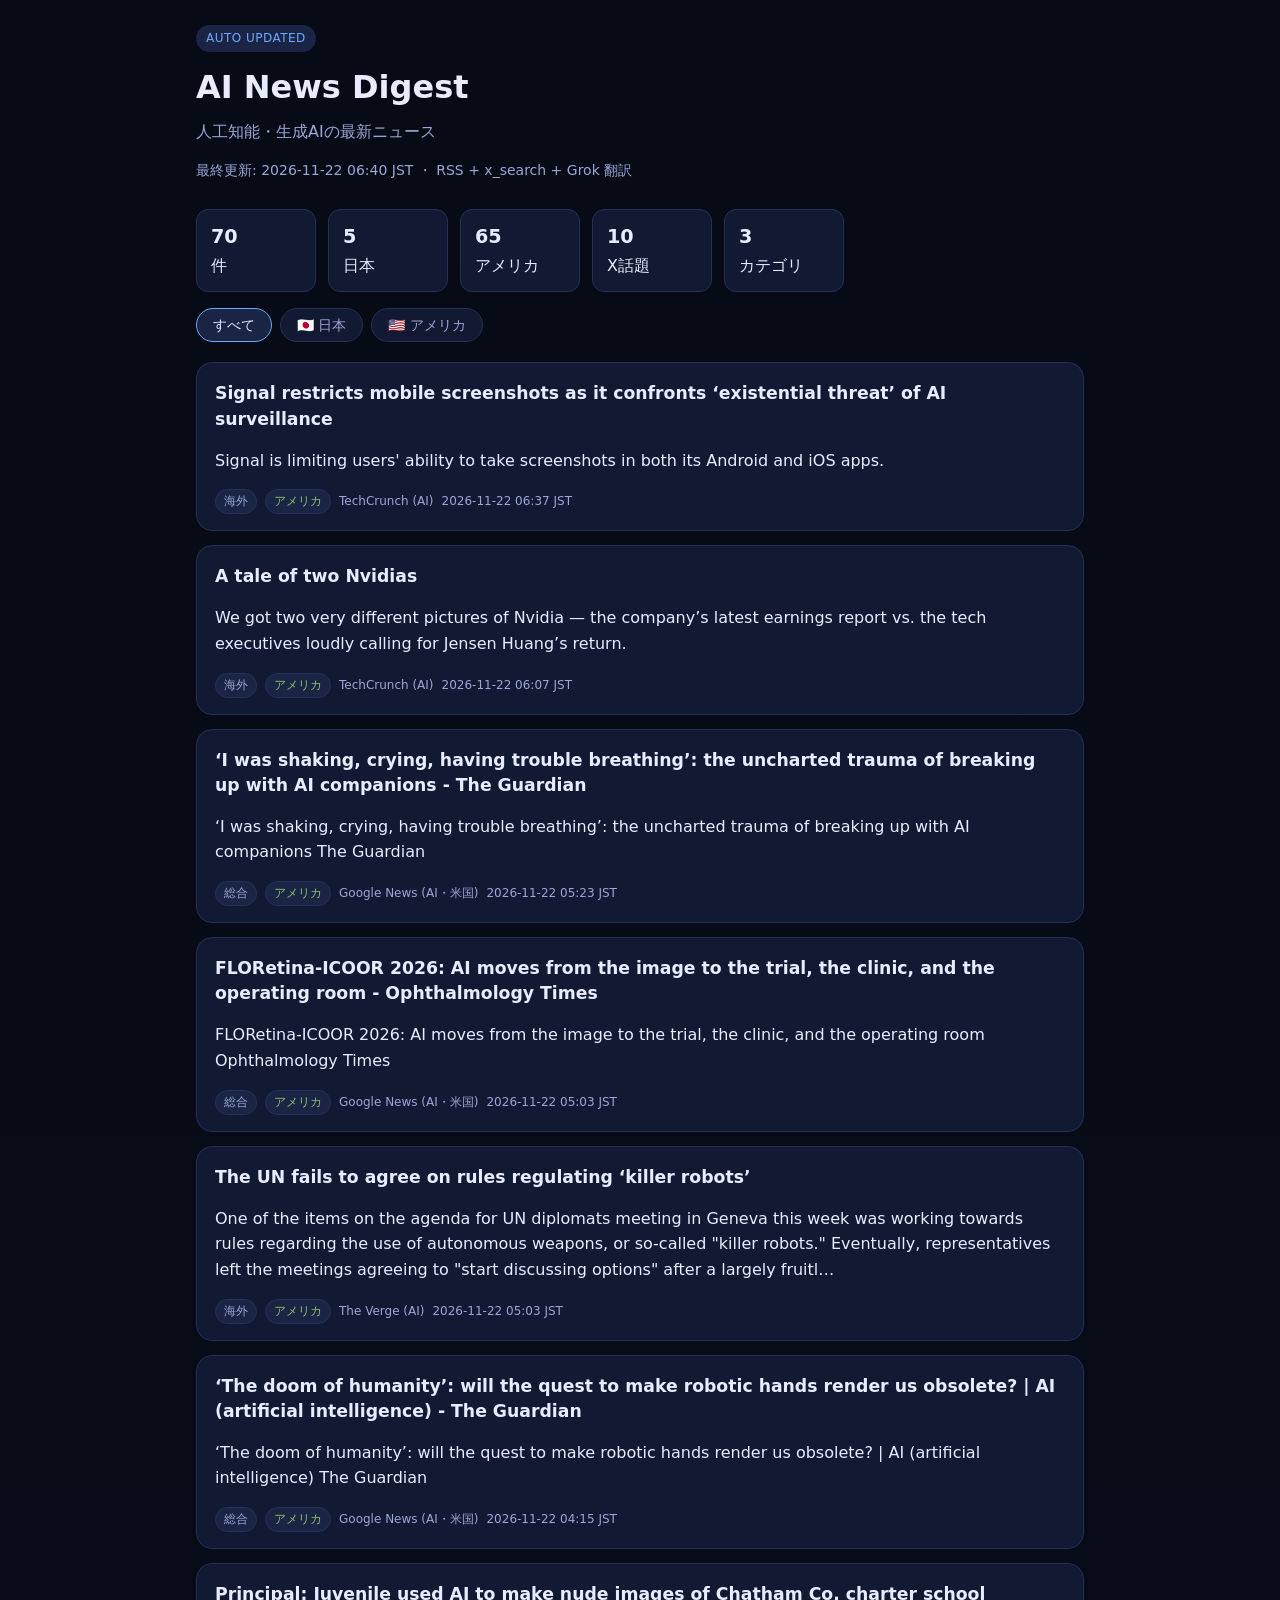
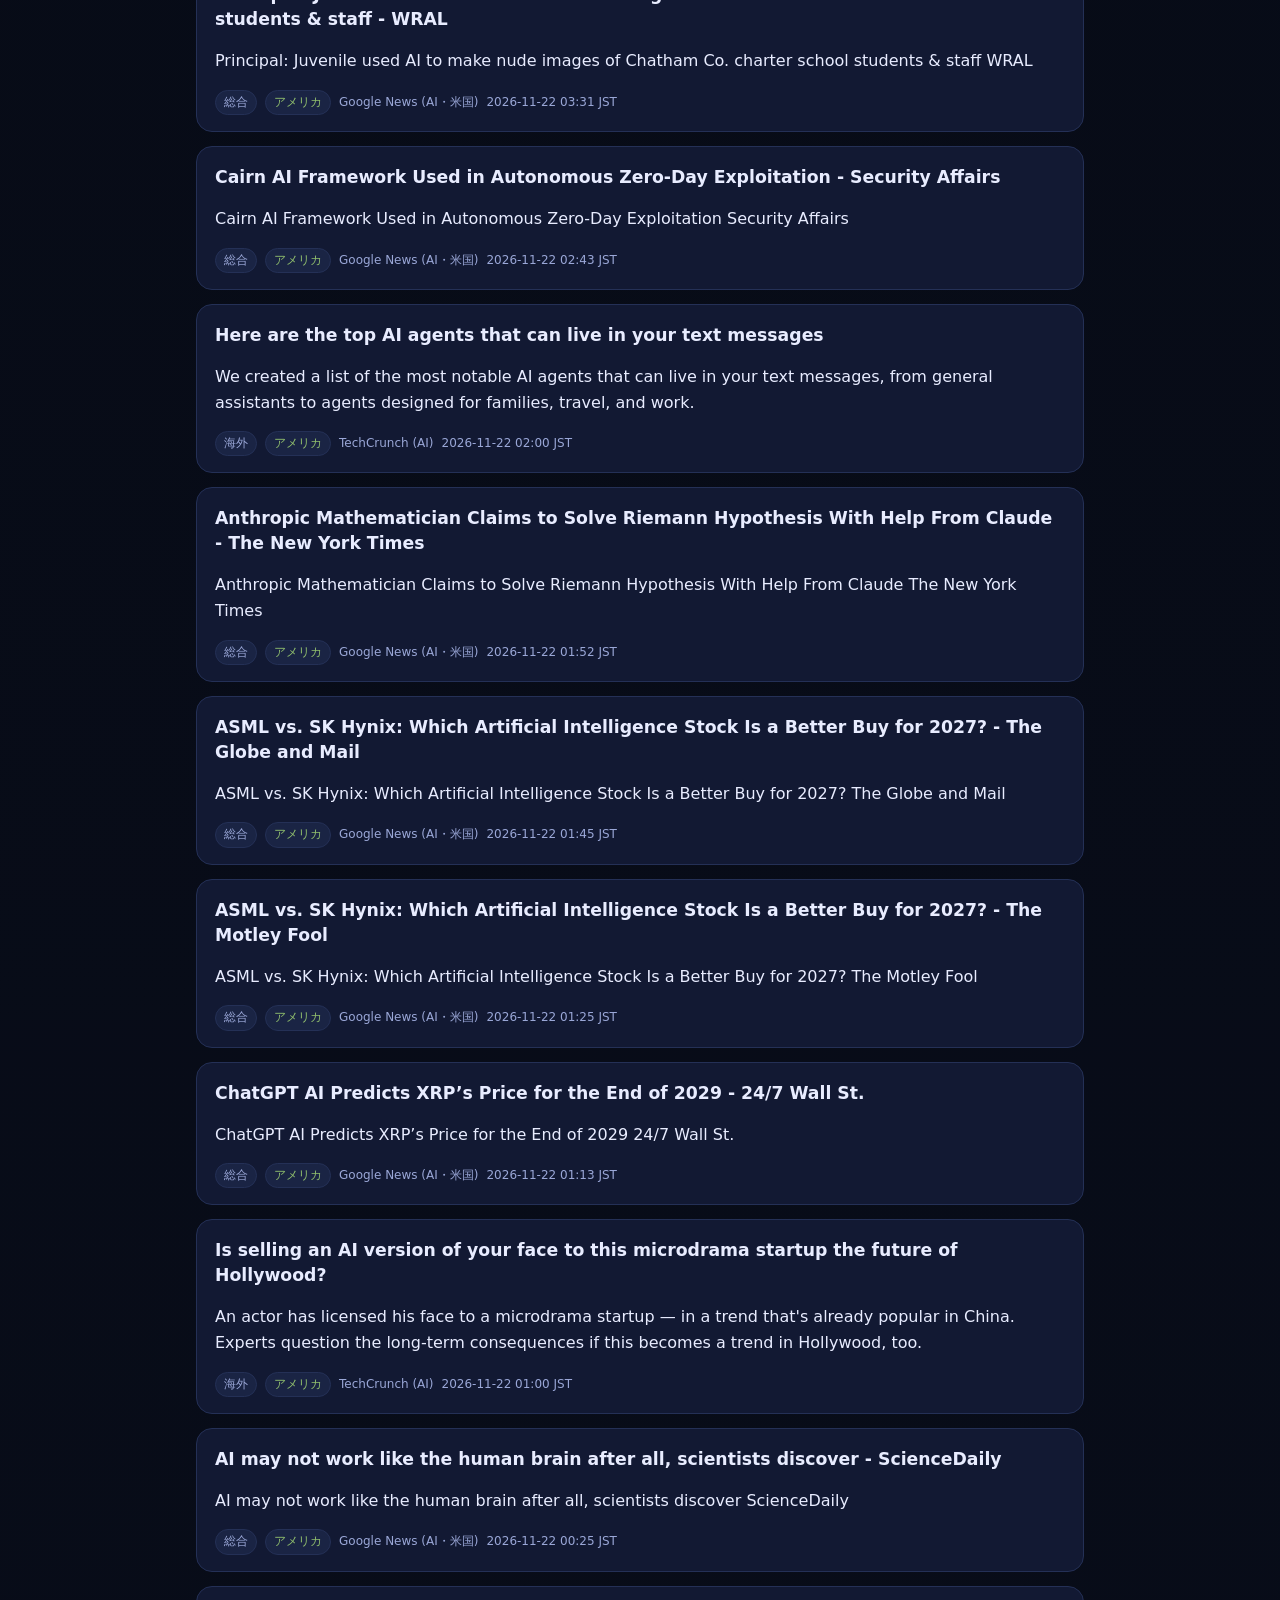
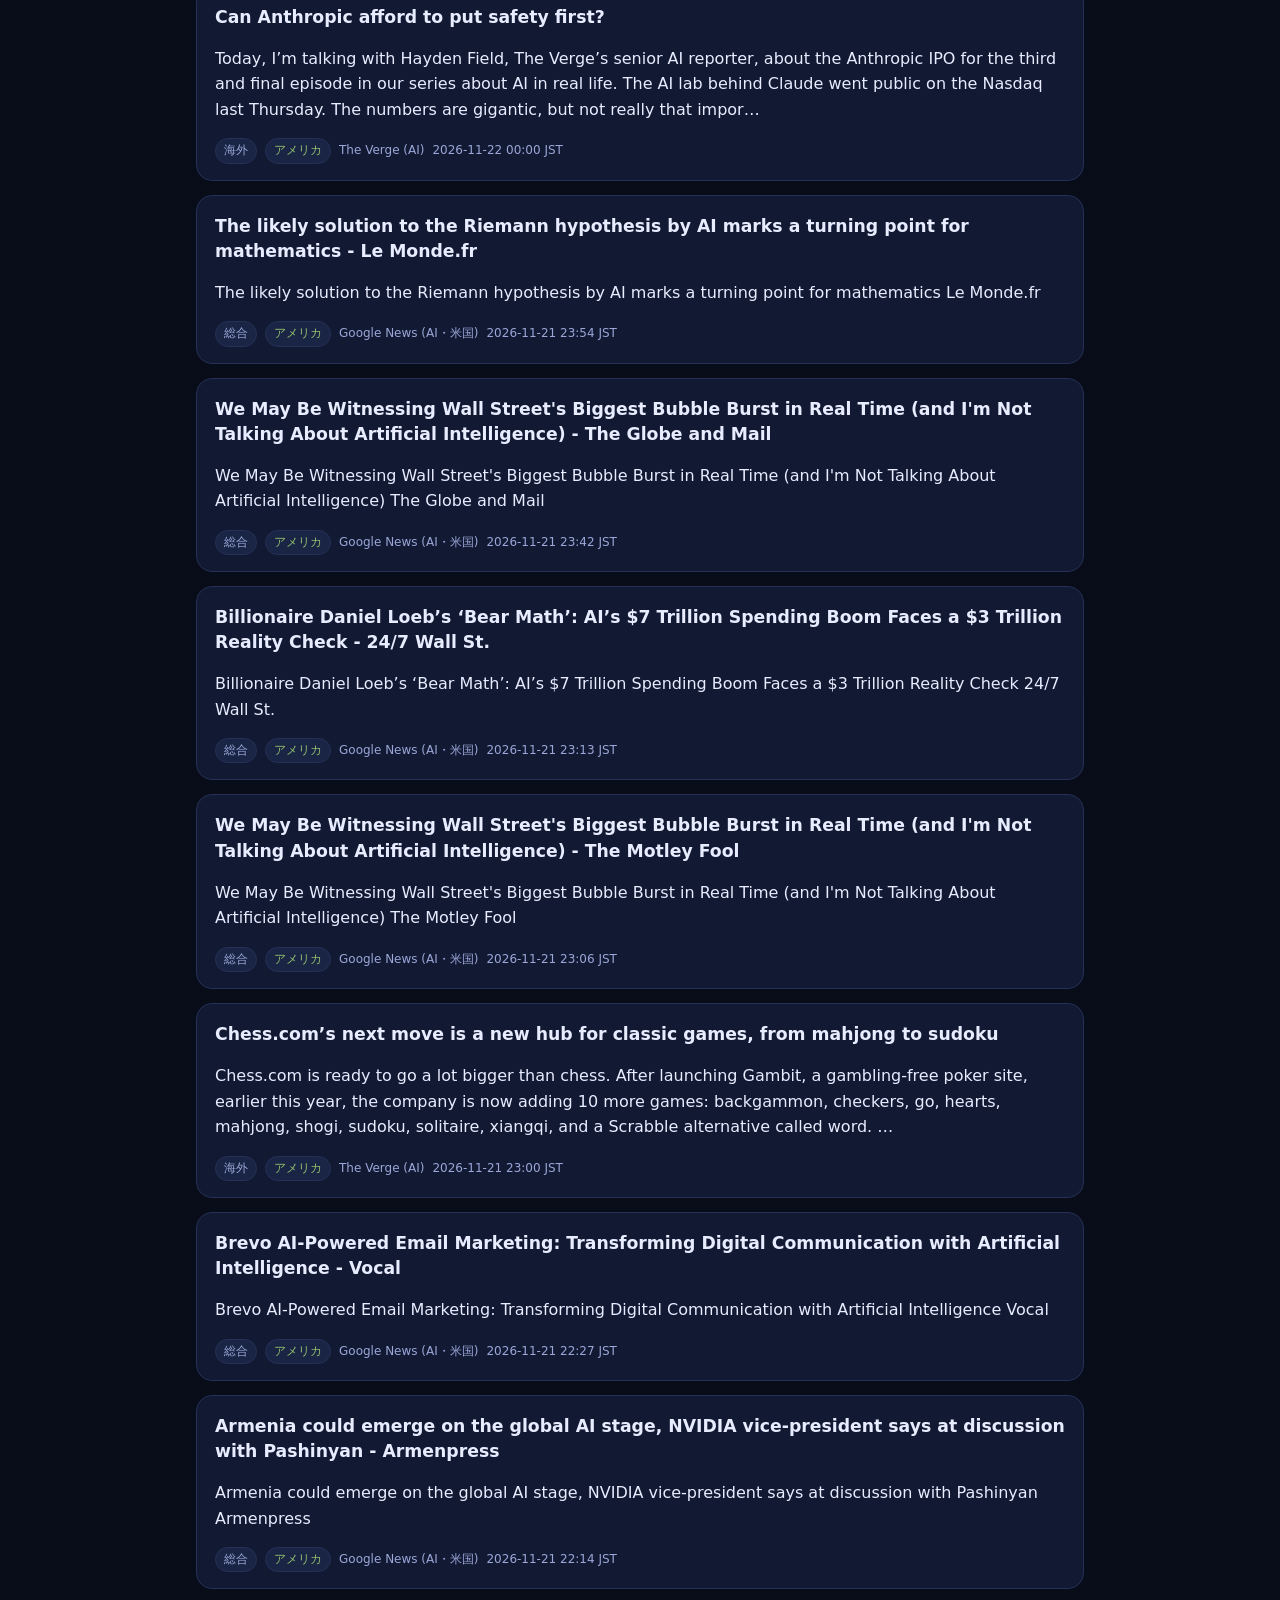
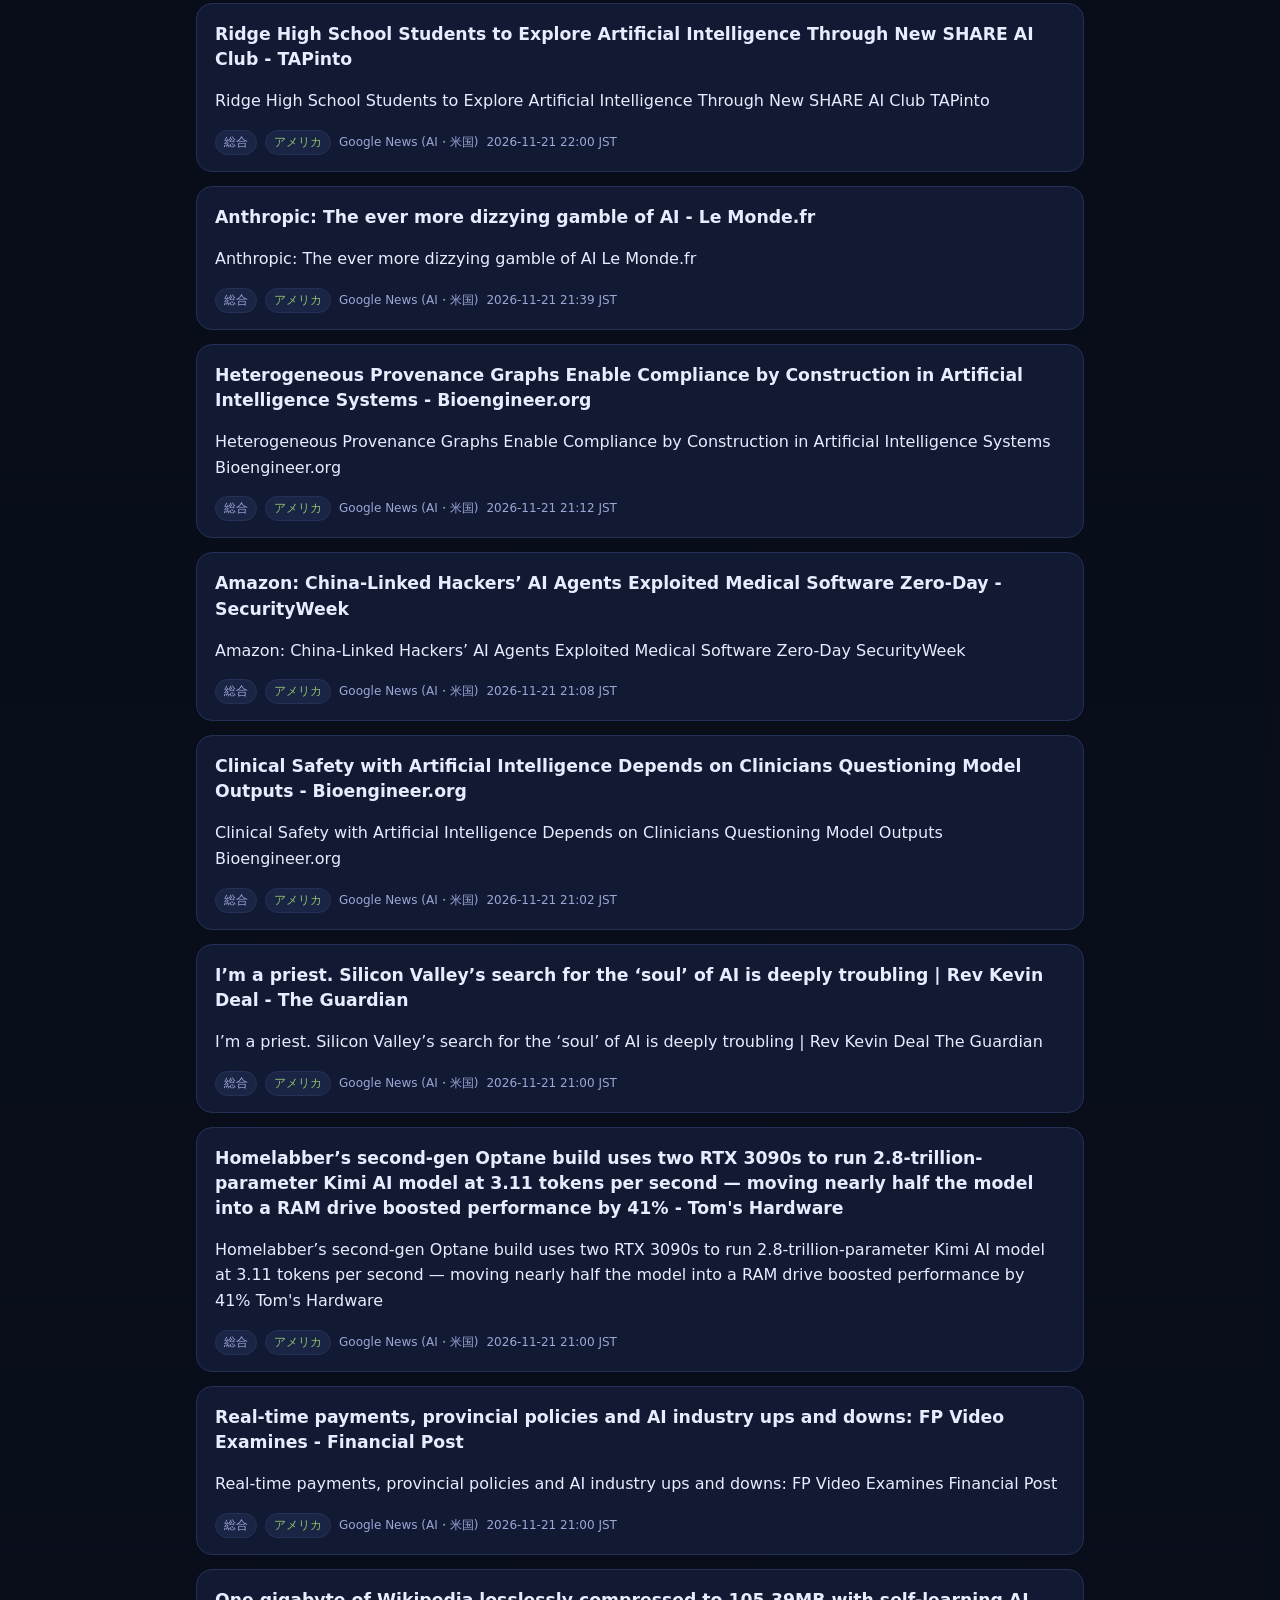
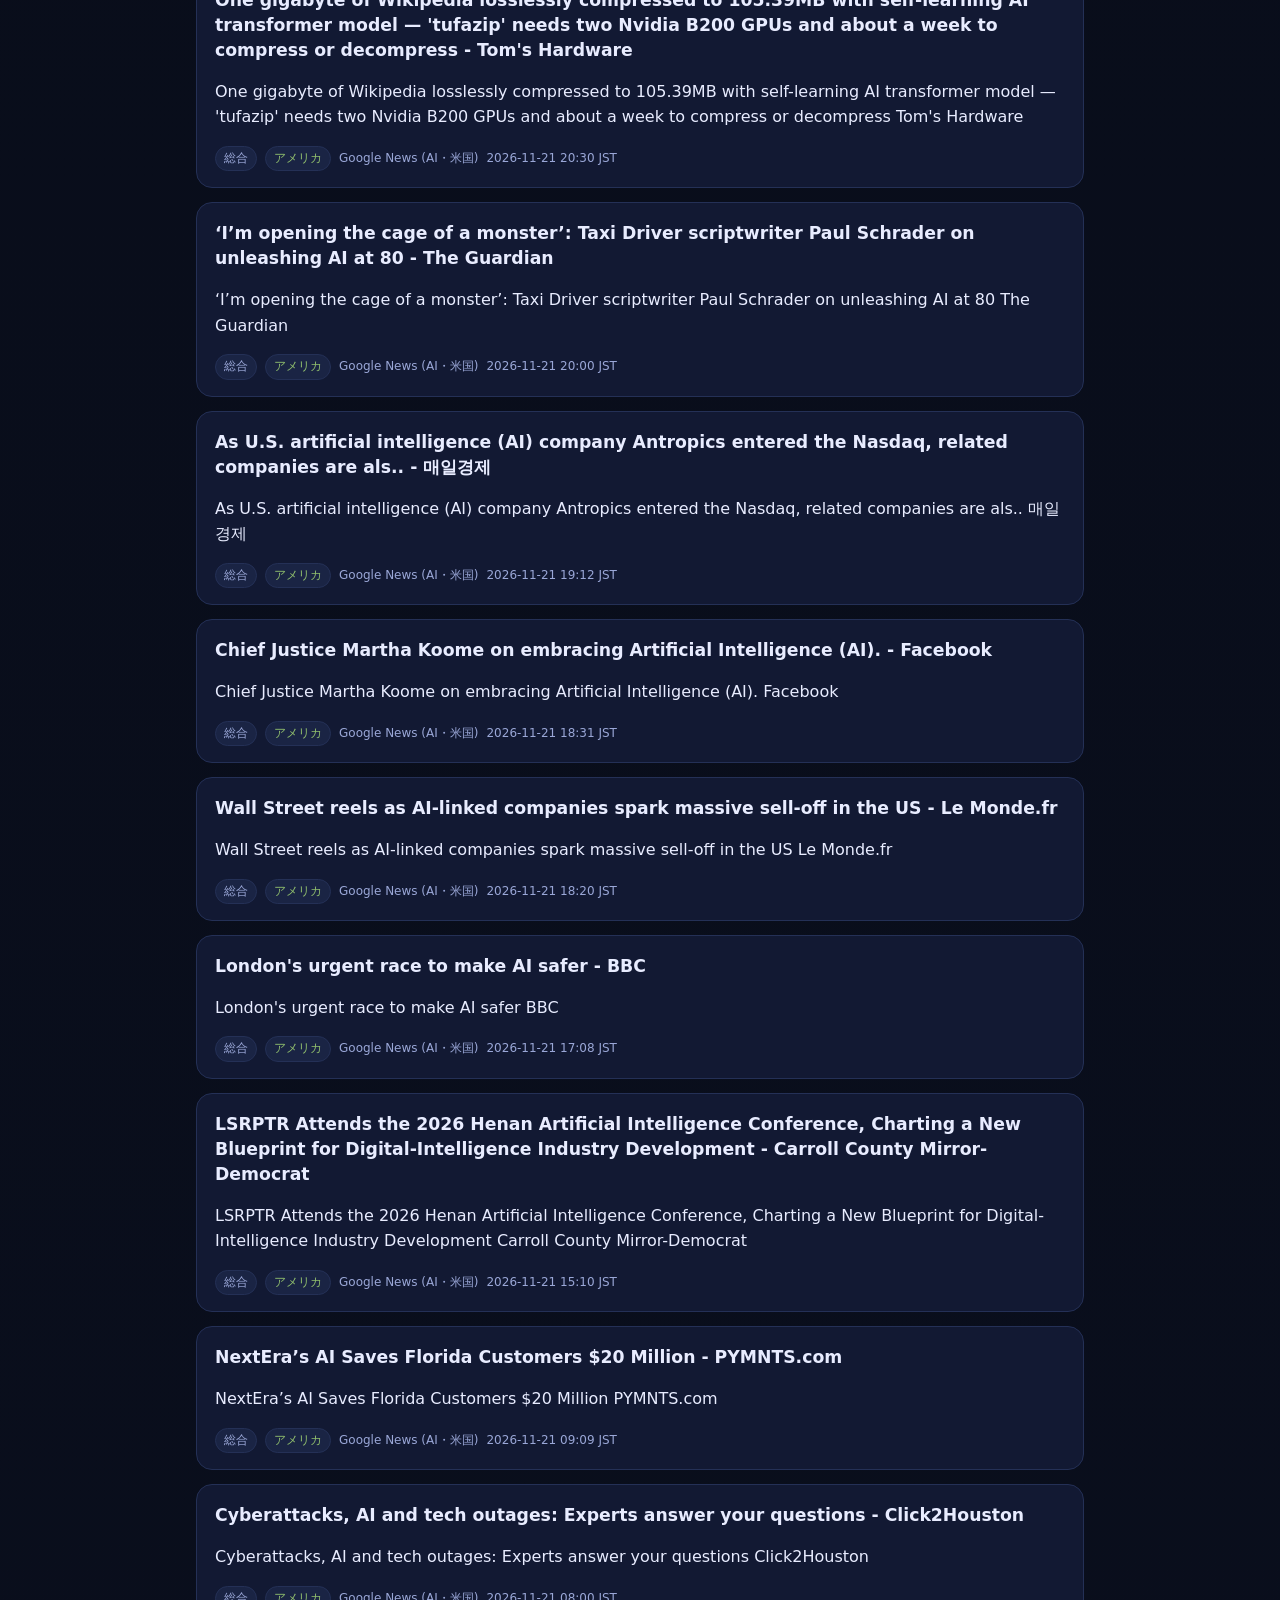
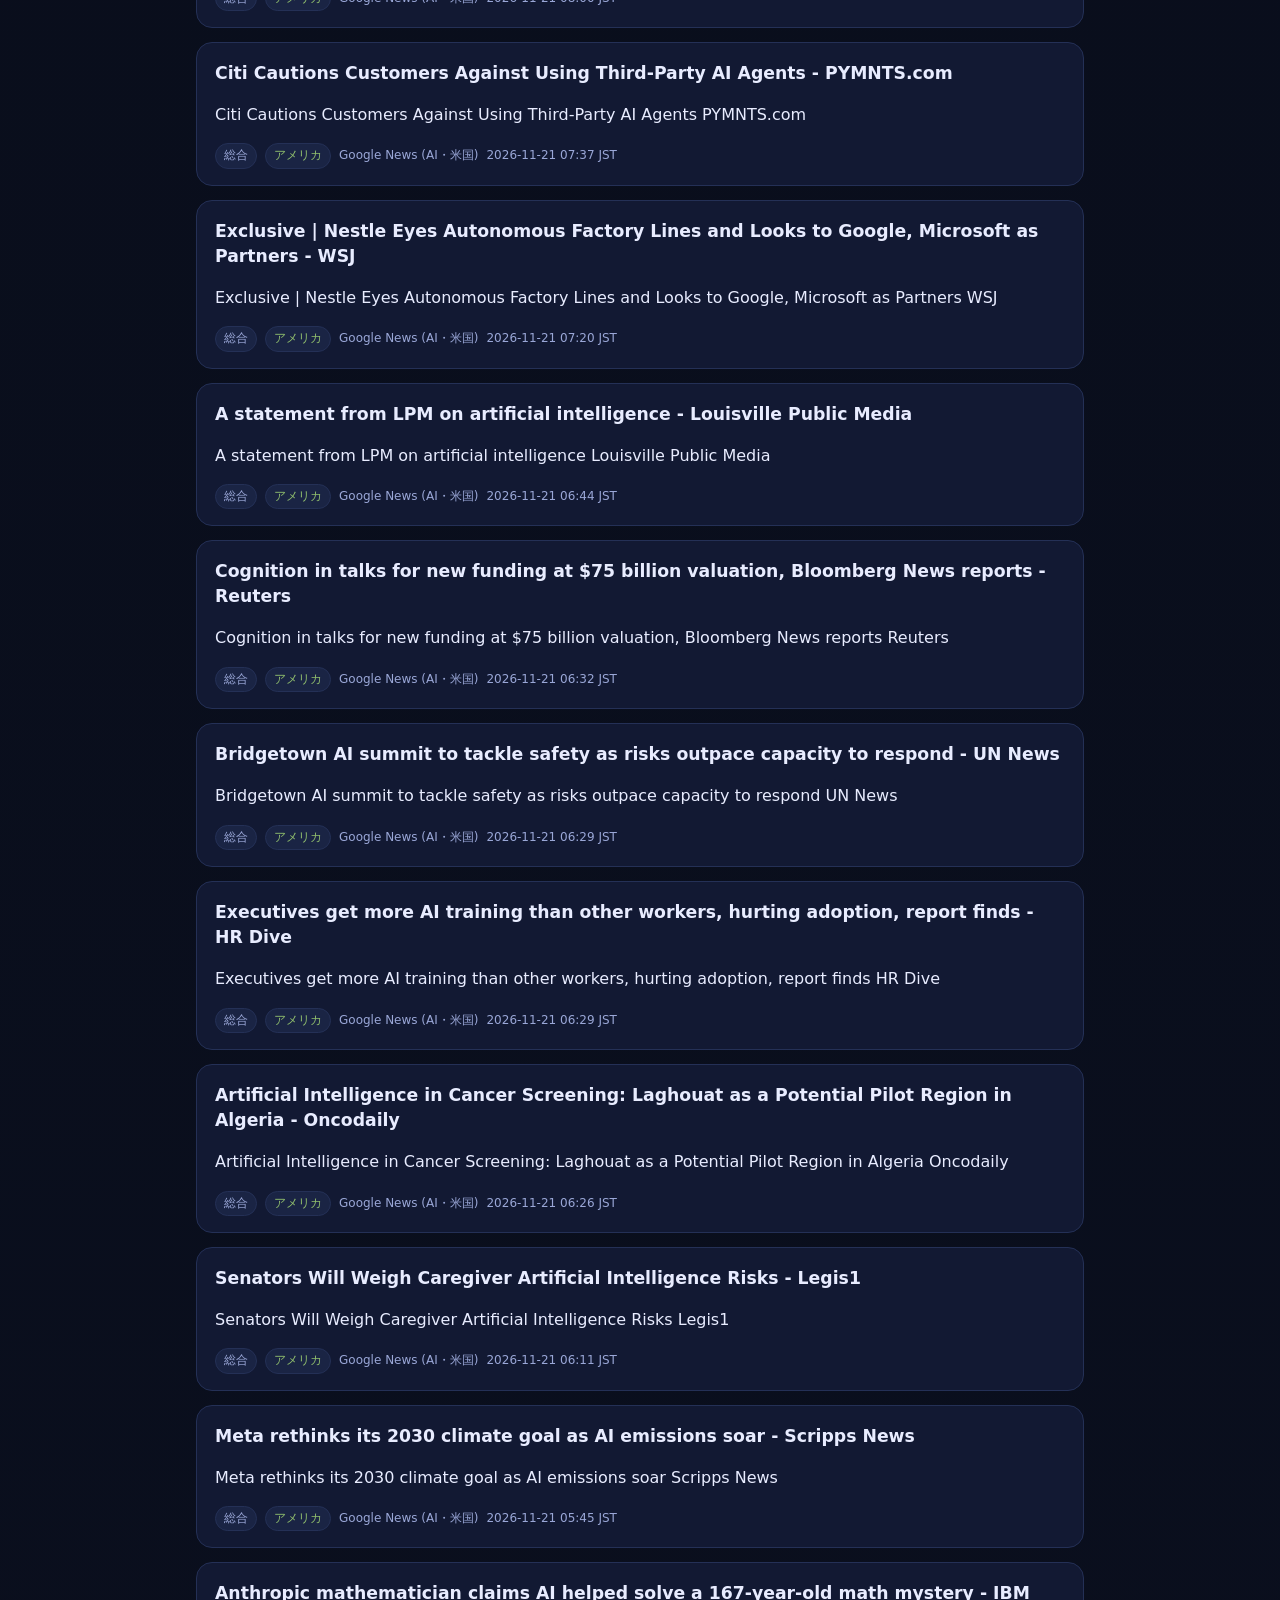
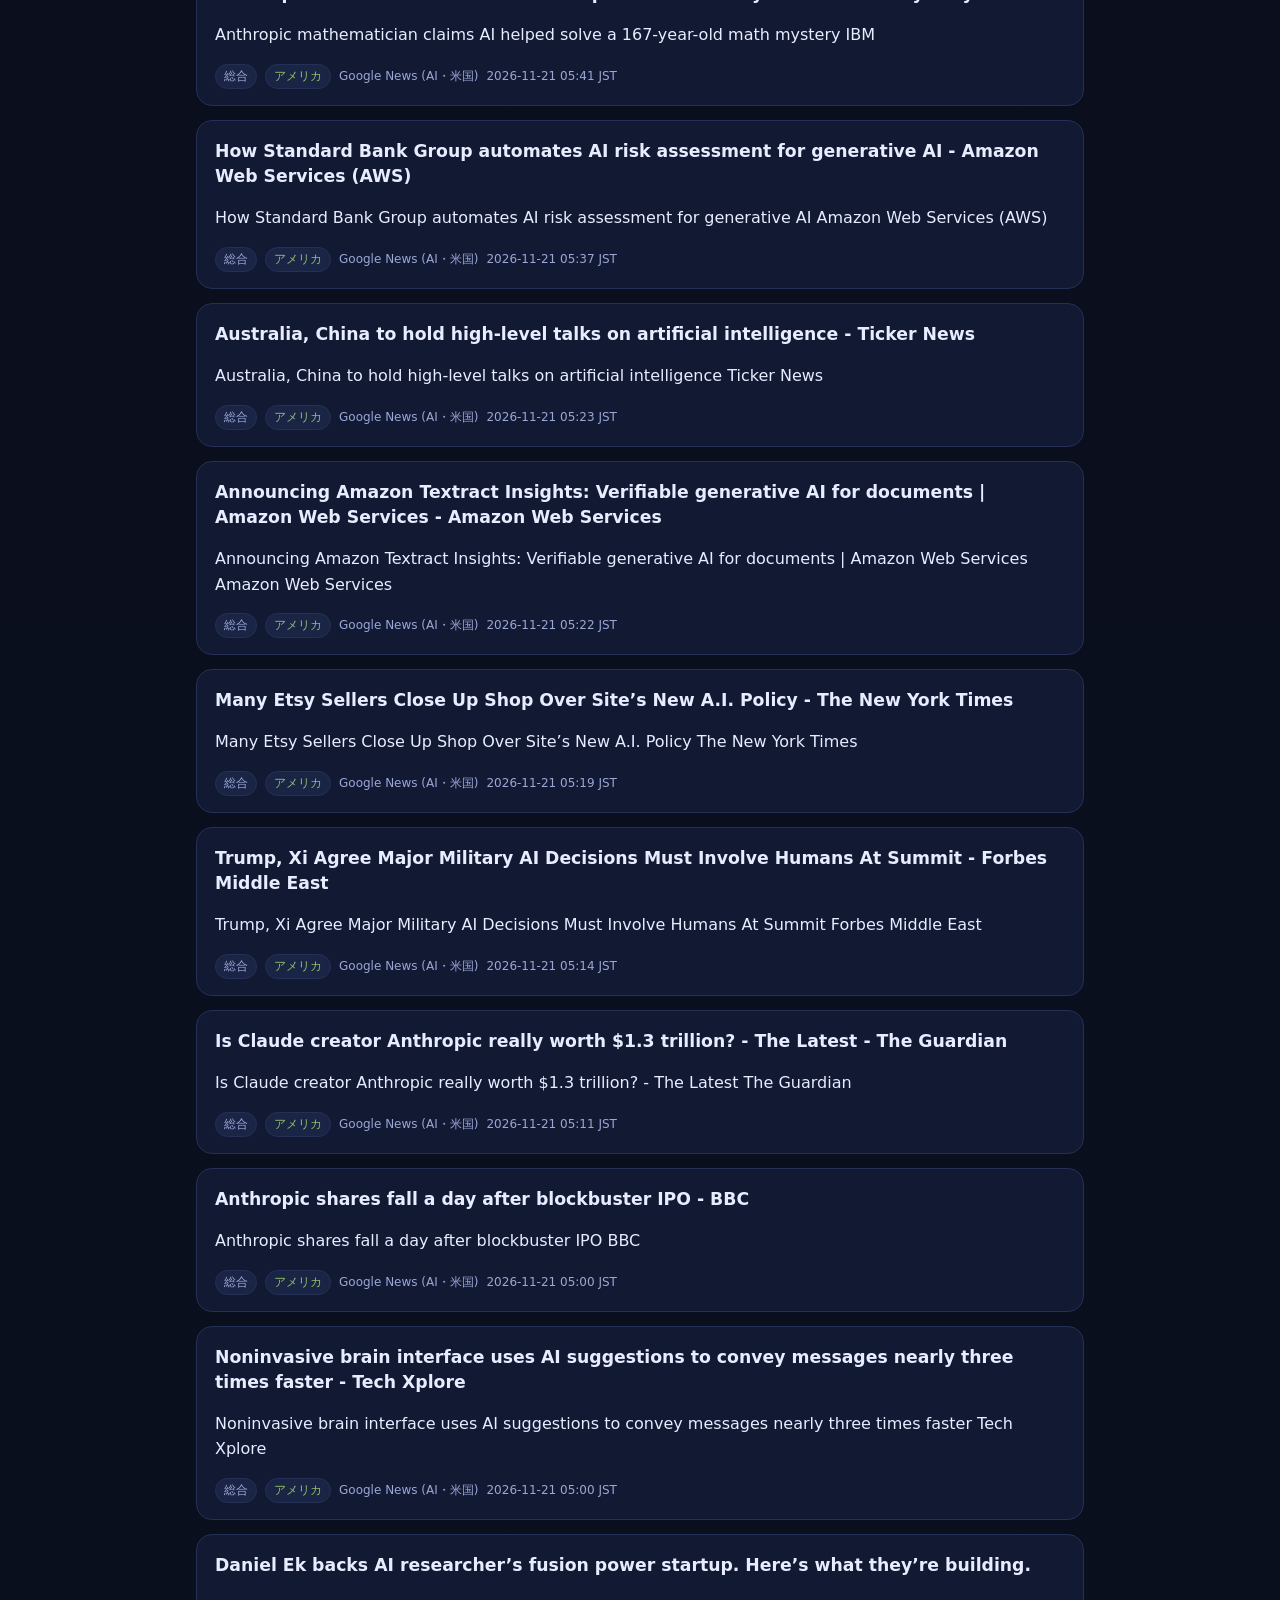
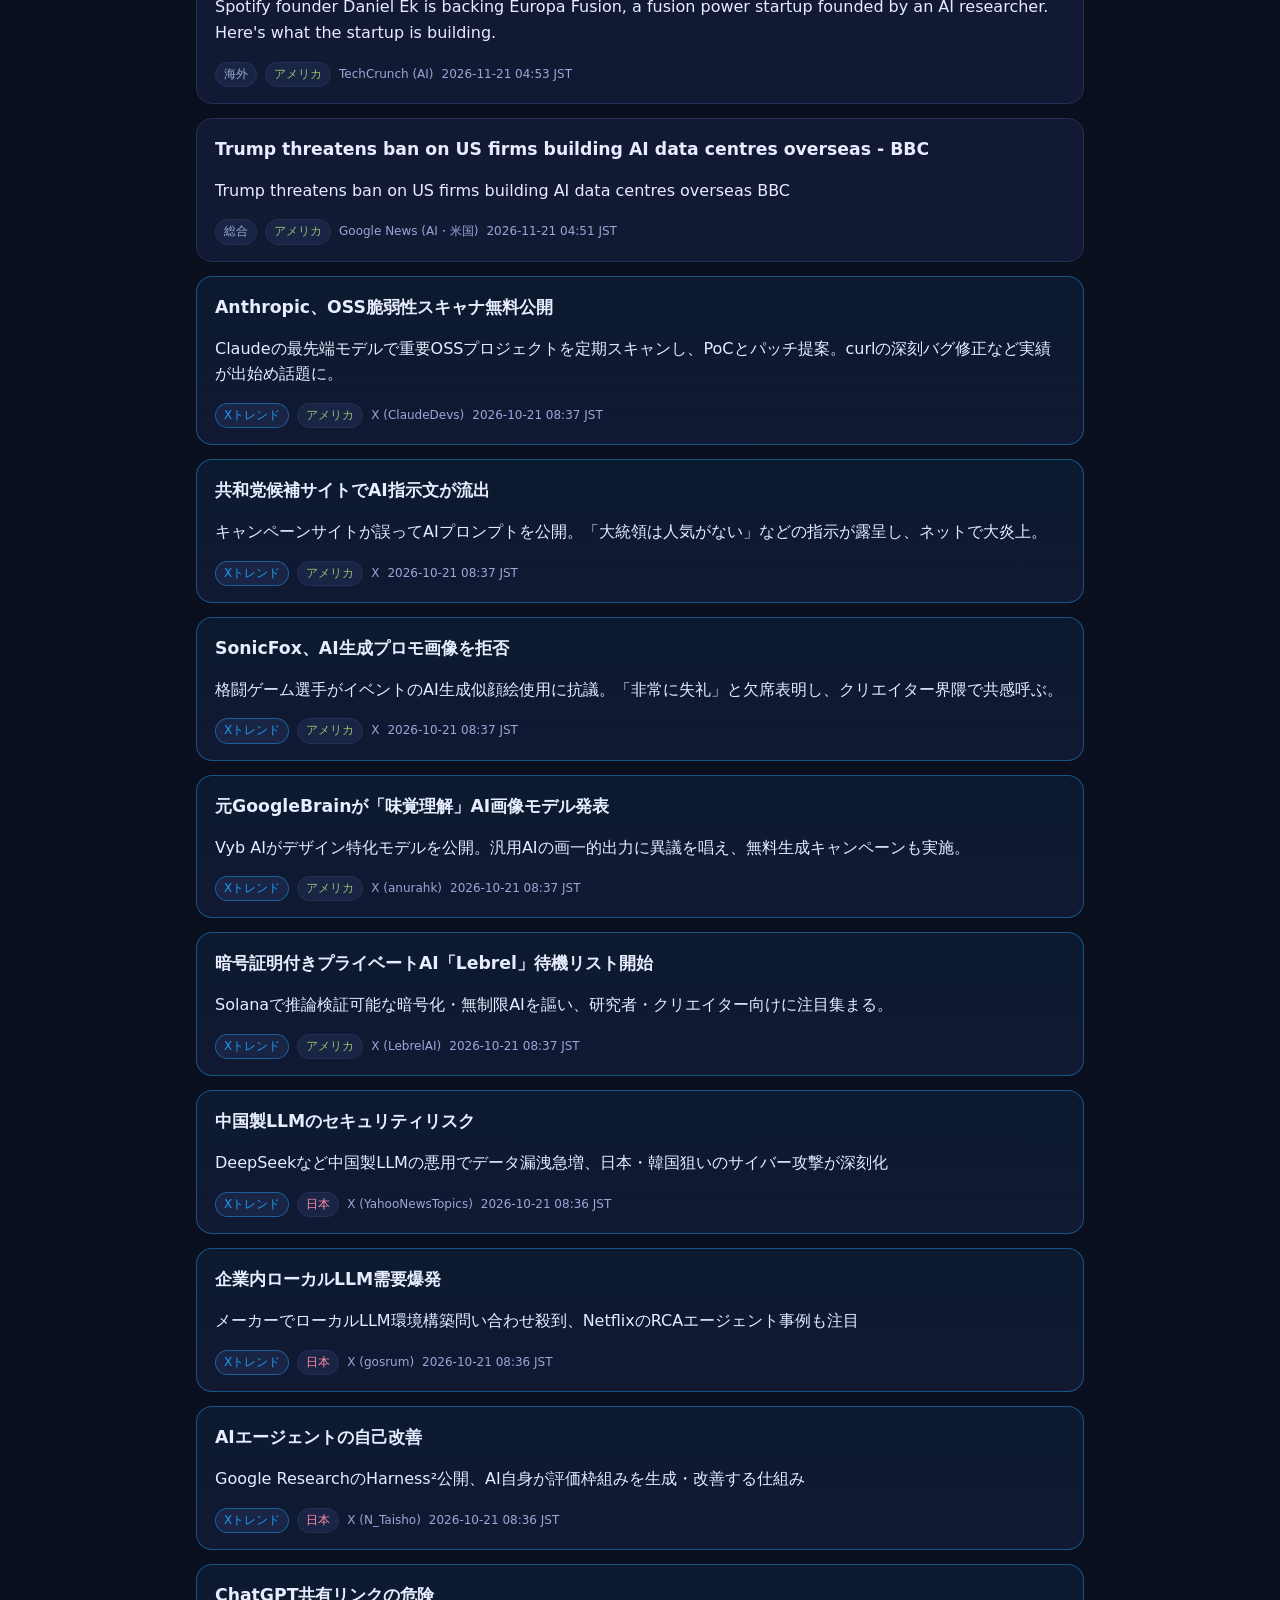
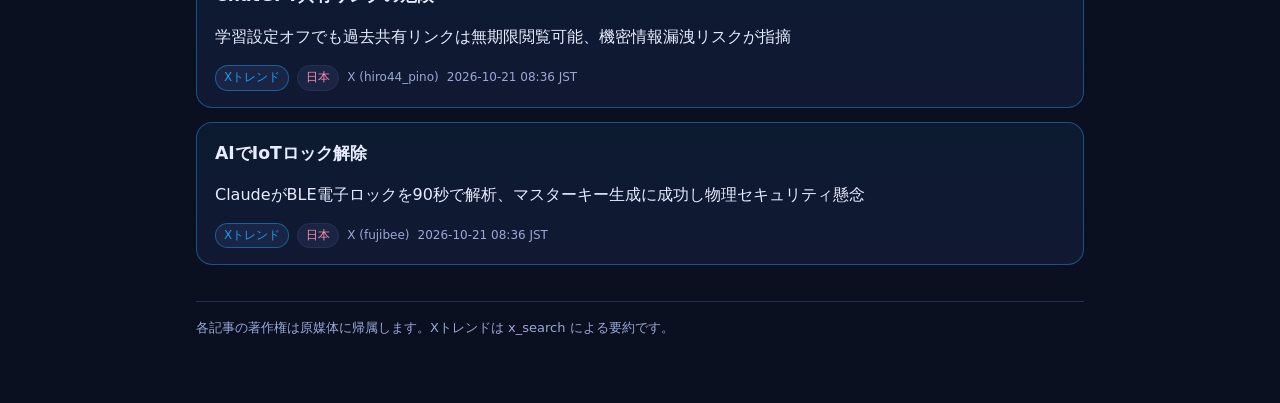
==== commit 9ead10d2: "Update AI news digest Automated RSS build." ====
--- a/docs/index.html
+++ b/docs/index.html
@@ -13,14 +13,14 @@
       <span class="badge">AUTO UPDATED</span>
       <h1>AI News Digest</h1>
       <p class="subtitle">人工知能・生成AIの最新ニュース</p>
-      <p class="meta">最終更新: 2026-11-21 06:40 JST ・ RSS + x_search + Grok 翻訳</p>
+      <p class="meta">最終更新: 2026-11-22 06:40 JST ・ RSS + x_search + Grok 翻訳</p>
     </header>
     <section class="stats">
       <div class="stat"><strong>70</strong>件</div>
       <div class="stat"><strong>5</strong>日本</div>
       <div class="stat"><strong>65</strong>アメリカ</div>
       <div class="stat"><strong>10</strong>X話題</div>
-      <div class="stat"><strong>4</strong>カテゴリ</div>
+      <div class="stat"><strong>3</strong>カテゴリ</div>
     </section>
     <div class="tabs-shell">
       <nav class="tabs" role="tablist" aria-label="地域フィルタ">
@@ -31,6 +31,512 @@
     </div>
     <section class="grid" id="article-grid">
       <article class="card" data-region="usa">
+              <h2><a href="https://techcrunch.com/2026/11/21/signal-restricts-mobile-screenshots-as-it-confronts-existential-threat-of-ai-surveillance/" target="_blank" rel="noopener noreferrer">Signal restricts mobile screenshots as it confronts ‘existential threat’ of AI surveillance</a></h2>
+              
+              <p class="summary">Signal is limiting users&#x27; ability to take screenshots in both its Android and iOS apps.</p>
+              <div class="row">
+                <span class="chip">海外</span>
+                <span class="chip chip-region-usa">アメリカ</span>
+                <span>TechCrunch (AI)</span>
+                <span>2026-11-22 06:37 JST</span>
+              </div>
+            </article>
+<article class="card" data-region="usa">
+              <h2><a href="https://techcrunch.com/2026/11/21/a-tale-of-two-nvidias/" target="_blank" rel="noopener noreferrer">A tale of two Nvidias</a></h2>
+              
+              <p class="summary">We got two very different pictures of Nvidia — the company’s latest earnings report vs. the tech executives loudly calling for Jensen Huang’s return.</p>
+              <div class="row">
+                <span class="chip">海外</span>
+                <span class="chip chip-region-usa">アメリカ</span>
+                <span>TechCrunch (AI)</span>
+                <span>2026-11-22 06:07 JST</span>
+              </div>
+            </article>
+<article class="card" data-region="usa">
+              <h2><a href="https://news.google.com/rss/articles/[base64]?oc=5" target="_blank" rel="noopener noreferrer">‘I was shaking, crying, having trouble breathing’: the uncharted trauma of breaking up with AI companions - The Guardian</a></h2>
+              
+              <p class="summary">‘I was shaking, crying, having trouble breathing’: the uncharted trauma of breaking up with AI companions The Guardian</p>
+              <div class="row">
+                <span class="chip">総合</span>
+                <span class="chip chip-region-usa">アメリカ</span>
+                <span>Google News (AI・米国)</span>
+                <span>2026-11-22 05:23 JST</span>
+              </div>
+            </article>
+<article class="card" data-region="usa">
+              <h2><a href="https://news.google.com/rss/articles/[base64]?oc=5" target="_blank" rel="noopener noreferrer">FLORetina-ICOOR 2026: AI moves from the image to the trial, the clinic, and the operating room - Ophthalmology Times</a></h2>
+              
+              <p class="summary">FLORetina-ICOOR 2026: AI moves from the image to the trial, the clinic, and the operating room Ophthalmology Times</p>
+              <div class="row">
+                <span class="chip">総合</span>
+                <span class="chip chip-region-usa">アメリカ</span>
+                <span>Google News (AI・米国)</span>
+                <span>2026-11-22 05:03 JST</span>
+              </div>
+            </article>
+<article class="card" data-region="usa">
+              <h2><a href="https://www.theverge.com/tech/1039554/un-regulations-killer-robots" target="_blank" rel="noopener noreferrer">The UN fails to agree on rules regulating ‘killer robots’</a></h2>
+              
+              <p class="summary">One of the items on the agenda for UN diplomats meeting in Geneva this week was working towards rules regarding the use of autonomous weapons, or so-called &quot;killer robots.&quot; Eventually, representatives left the meetings agreeing to &quot;start discussing options&quot; after a largely fruitl…</p>
+              <div class="row">
+                <span class="chip">海外</span>
+                <span class="chip chip-region-usa">アメリカ</span>
+                <span>The Verge (AI)</span>
+                <span>2026-11-22 05:03 JST</span>
+              </div>
+            </article>
+<article class="card" data-region="usa">
+              <h2><a href="https://news.google.com/rss/articles/CBMijAFBVV95cUxNVmw5MEdUWFlVTW1fVFBSc3JyR0k2SXBBbjdiU0lJZnpDM25TNzNNRUxkU254Uk1tQ3UtUlo0alhWb2R1b2FkT0dKcWJaSWtuVkNNank5YTNvaFlkT1Rrb1FMRDcwWDhoYmpGX1RxT2Z0QXZtWGgtNjVqS0xtT0ZuVFlWaS1jT0FickRtSw?oc=5" target="_blank" rel="noopener noreferrer">‘The doom of humanity’: will the quest to make robotic hands render us obsolete? | AI (artificial intelligence) - The Guardian</a></h2>
+              
+              <p class="summary">‘The doom of humanity’: will the quest to make robotic hands render us obsolete? | AI (artificial intelligence) The Guardian</p>
+              <div class="row">
+                <span class="chip">総合</span>
+                <span class="chip chip-region-usa">アメリカ</span>
+                <span>Google News (AI・米国)</span>
+                <span>2026-11-22 04:15 JST</span>
+              </div>
+            </article>
+<article class="card" data-region="usa">
+              <h2><a href="https://news.google.com/rss/articles/[base64]?oc=5" target="_blank" rel="noopener noreferrer">Principal: Juvenile used AI to make nude images of Chatham Co. charter school students &amp; staff - WRAL</a></h2>
+              
+              <p class="summary">Principal: Juvenile used AI to make nude images of Chatham Co. charter school students &amp; staff WRAL</p>
+              <div class="row">
+                <span class="chip">総合</span>
+                <span class="chip chip-region-usa">アメリカ</span>
+                <span>Google News (AI・米国)</span>
+                <span>2026-11-22 03:31 JST</span>
+              </div>
+            </article>
+<article class="card" data-region="usa">
+              <h2><a href="https://news.google.com/rss/articles/[base64]?oc=5" target="_blank" rel="noopener noreferrer">Cairn AI Framework Used in Autonomous Zero-Day Exploitation - Security Affairs</a></h2>
+              
+              <p class="summary">Cairn AI Framework Used in Autonomous Zero-Day Exploitation Security Affairs</p>
+              <div class="row">
+                <span class="chip">総合</span>
+                <span class="chip chip-region-usa">アメリカ</span>
+                <span>Google News (AI・米国)</span>
+                <span>2026-11-22 02:43 JST</span>
+              </div>
+            </article>
+<article class="card" data-region="usa">
+              <h2><a href="https://techcrunch.com/2026/11/21/all-the-ai-agents-that-can-live-in-your-text-messages/" target="_blank" rel="noopener noreferrer">Here are the top AI agents that can live in your text messages</a></h2>
+              
+              <p class="summary">We created a list of the most notable AI agents that can live in your text messages, from general assistants to agents designed for families, travel, and work.</p>
+              <div class="row">
+                <span class="chip">海外</span>
+                <span class="chip chip-region-usa">アメリカ</span>
+                <span>TechCrunch (AI)</span>
+                <span>2026-11-22 02:00 JST</span>
+              </div>
+            </article>
+<article class="card" data-region="usa">
+              <h2><a href="https://news.google.com/rss/articles/CBMijAFBVV95cUxQMU96R3pxbVo0NDIzSUl5Szd6T0VkZzRUY1F3RE9NUnRPWU1tbnBRZkVPOWNDclpHX3hUTXo1QndXdENHb2Q1cFU2WnVwLWp0eG00dDFWcTBNR042Y3NFdUdtZGY4ODZUSnRTMFZGUnNFNFYyRGdvaHJCdVNra2k0T2NTeDZnbTdHcE83WQ?oc=5" target="_blank" rel="noopener noreferrer">Anthropic Mathematician Claims to Solve Riemann Hypothesis With Help From Claude - The New York Times</a></h2>
+              
+              <p class="summary">Anthropic Mathematician Claims to Solve Riemann Hypothesis With Help From Claude The New York Times</p>
+              <div class="row">
+                <span class="chip">総合</span>
+                <span class="chip chip-region-usa">アメリカ</span>
+                <span>Google News (AI・米国)</span>
+                <span>2026-11-22 01:52 JST</span>
+              </div>
+            </article>
+<article class="card" data-region="usa">
+              <h2><a href="https://news.google.com/rss/articles/[base64]?oc=5" target="_blank" rel="noopener noreferrer">ASML vs. SK Hynix: Which Artificial Intelligence Stock Is a Better Buy for 2027? - The Globe and Mail</a></h2>
+              
+              <p class="summary">ASML vs. SK Hynix: Which Artificial Intelligence Stock Is a Better Buy for 2027? The Globe and Mail</p>
+              <div class="row">
+                <span class="chip">総合</span>
+                <span class="chip chip-region-usa">アメリカ</span>
+                <span>Google News (AI・米国)</span>
+                <span>2026-11-22 01:45 JST</span>
+              </div>
+            </article>
+<article class="card" data-region="usa">
+              <h2><a href="https://news.google.com/rss/articles/[base64]?oc=5" target="_blank" rel="noopener noreferrer">ASML vs. SK Hynix: Which Artificial Intelligence Stock Is a Better Buy for 2027? - The Motley Fool</a></h2>
+              
+              <p class="summary">ASML vs. SK Hynix: Which Artificial Intelligence Stock Is a Better Buy for 2027? The Motley Fool</p>
+              <div class="row">
+                <span class="chip">総合</span>
+                <span class="chip chip-region-usa">アメリカ</span>
+                <span>Google News (AI・米国)</span>
+                <span>2026-11-22 01:25 JST</span>
+              </div>
+            </article>
+<article class="card" data-region="usa">
+              <h2><a href="https://news.google.com/rss/articles/[base64]?oc=5" target="_blank" rel="noopener noreferrer">ChatGPT AI Predicts XRP’s Price for the End of 2029 - 24/7 Wall St.</a></h2>
+              
+              <p class="summary">ChatGPT AI Predicts XRP’s Price for the End of 2029 24/7 Wall St.</p>
+              <div class="row">
+                <span class="chip">総合</span>
+                <span class="chip chip-region-usa">アメリカ</span>
+                <span>Google News (AI・米国)</span>
+                <span>2026-11-22 01:13 JST</span>
+              </div>
+            </article>
+<article class="card" data-region="usa">
+              <h2><a href="https://techcrunch.com/2026/11/21/is-selling-an-ai-version-of-your-face-to-this-microdrama-startup-the-future-of-hollywood/" target="_blank" rel="noopener noreferrer">Is selling an AI version of your face to this microdrama startup the future of Hollywood?</a></h2>
+              
+              <p class="summary">An actor has licensed his face to a microdrama startup — in a trend that&#x27;s already popular in China. Experts question the long-term consequences if this becomes a trend in Hollywood, too.</p>
+              <div class="row">
+                <span class="chip">海外</span>
+                <span class="chip chip-region-usa">アメリカ</span>
+                <span>TechCrunch (AI)</span>
+                <span>2026-11-22 01:00 JST</span>
+              </div>
+            </article>
+<article class="card" data-region="usa">
+              <h2><a href="https://news.google.com/rss/articles/CBMib0FVX3lxTE0yaS1OaGZZX0NqZndfaW1HQ01LQmZxU0lIaUhmTVdEdFZPSVpJUlVudjBFVFR2eFdmY3F6U2FTbThfbU9lOE5kUmowYUJuOUl5d1c3TEM3dWxsUG9WQUFVZVB6dkFSTDk4eWFOTHhPWQ?oc=5" target="_blank" rel="noopener noreferrer">AI may not work like the human brain after all, scientists discover - ScienceDaily</a></h2>
+              
+              <p class="summary">AI may not work like the human brain after all, scientists discover ScienceDaily</p>
+              <div class="row">
+                <span class="chip">総合</span>
+                <span class="chip chip-region-usa">アメリカ</span>
+                <span>Google News (AI・米国)</span>
+                <span>2026-11-22 00:25 JST</span>
+              </div>
+            </article>
+<article class="card" data-region="usa">
+              <h2><a href="https://www.theverge.com/podcast/1038701/anthropic-ipo-ai-safety-openai-nvidia-structure" target="_blank" rel="noopener noreferrer">Can Anthropic afford to put safety first?</a></h2>
+              
+              <p class="summary">Today, I’m talking with Hayden Field, The Verge’s senior AI reporter, about the Anthropic IPO for the third and final episode in our series about AI in real life. The AI lab behind Claude went public on the Nasdaq last Thursday. The numbers are gigantic, but not really that impor…</p>
+              <div class="row">
+                <span class="chip">海外</span>
+                <span class="chip chip-region-usa">アメリカ</span>
+                <span>The Verge (AI)</span>
+                <span>2026-11-22 00:00 JST</span>
+              </div>
+            </article>
+<article class="card" data-region="usa">
+              <h2><a href="https://news.google.com/rss/articles/[base64]?oc=5" target="_blank" rel="noopener noreferrer">The likely solution to the Riemann hypothesis by AI marks a turning point for mathematics - Le Monde.fr</a></h2>
+              
+              <p class="summary">The likely solution to the Riemann hypothesis by AI marks a turning point for mathematics Le Monde.fr</p>
+              <div class="row">
+                <span class="chip">総合</span>
+                <span class="chip chip-region-usa">アメリカ</span>
+                <span>Google News (AI・米国)</span>
+                <span>2026-11-21 23:54 JST</span>
+              </div>
+            </article>
+<article class="card" data-region="usa">
+              <h2><a href="https://news.google.com/rss/articles/[base64]?oc=5" target="_blank" rel="noopener noreferrer">We May Be Witnessing Wall Street&#x27;s Biggest Bubble Burst in Real Time (and I&#x27;m Not Talking About Artificial Intelligence) - The Globe and Mail</a></h2>
+              
+              <p class="summary">We May Be Witnessing Wall Street&#x27;s Biggest Bubble Burst in Real Time (and I&#x27;m Not Talking About Artificial Intelligence) The Globe and Mail</p>
+              <div class="row">
+                <span class="chip">総合</span>
+                <span class="chip chip-region-usa">アメリカ</span>
+                <span>Google News (AI・米国)</span>
+                <span>2026-11-21 23:42 JST</span>
+              </div>
+            </article>
+<article class="card" data-region="usa">
+              <h2><a href="https://news.google.com/rss/articles/[base64]?oc=5" target="_blank" rel="noopener noreferrer">Billionaire Daniel Loeb’s ‘Bear Math’: AI’s $7 Trillion Spending Boom Faces a $3 Trillion Reality Check - 24/7 Wall St.</a></h2>
+              
+              <p class="summary">Billionaire Daniel Loeb’s ‘Bear Math’: AI’s $7 Trillion Spending Boom Faces a $3 Trillion Reality Check 24/7 Wall St.</p>
+              <div class="row">
+                <span class="chip">総合</span>
+                <span class="chip chip-region-usa">アメリカ</span>
+                <span>Google News (AI・米国)</span>
+                <span>2026-11-21 23:13 JST</span>
+              </div>
+            </article>
+<article class="card" data-region="usa">
+              <h2><a href="https://news.google.com/rss/articles/[base64]?oc=5" target="_blank" rel="noopener noreferrer">We May Be Witnessing Wall Street&#x27;s Biggest Bubble Burst in Real Time (and I&#x27;m Not Talking About Artificial Intelligence) - The Motley Fool</a></h2>
+              
+              <p class="summary">We May Be Witnessing Wall Street&#x27;s Biggest Bubble Burst in Real Time (and I&#x27;m Not Talking About Artificial Intelligence) The Motley Fool</p>
+              <div class="row">
+                <span class="chip">総合</span>
+                <span class="chip chip-region-usa">アメリカ</span>
+                <span>Google News (AI・米国)</span>
+                <span>2026-11-21 23:06 JST</span>
+              </div>
+            </article>
+<article class="card" data-region="usa">
+              <h2><a href="https://www.theverge.com/games/1038099/chess-classic-games-expansion-ai" target="_blank" rel="noopener noreferrer">Chess.com’s next move is a new hub for classic games, from mahjong to sudoku</a></h2>
+              
+              <p class="summary">Chess.com is ready to go a lot bigger than chess. After launching Gambit, a gambling-free poker site, earlier this year, the company is now adding 10 more games: backgammon, checkers, go, hearts, mahjong, shogi, sudoku, solitaire, xiangqi, and a Scrabble alternative called word. …</p>
+              <div class="row">
+                <span class="chip">海外</span>
+                <span class="chip chip-region-usa">アメリカ</span>
+                <span>The Verge (AI)</span>
+                <span>2026-11-21 23:00 JST</span>
+              </div>
+            </article>
+<article class="card" data-region="usa">
+              <h2><a href="https://news.google.com/rss/articles/[base64]?oc=5" target="_blank" rel="noopener noreferrer">Brevo AI-Powered Email Marketing: Transforming Digital Communication with Artificial Intelligence - Vocal</a></h2>
+              
+              <p class="summary">Brevo AI-Powered Email Marketing: Transforming Digital Communication with Artificial Intelligence Vocal</p>
+              <div class="row">
+                <span class="chip">総合</span>
+                <span class="chip chip-region-usa">アメリカ</span>
+                <span>Google News (AI・米国)</span>
+                <span>2026-11-21 22:27 JST</span>
+              </div>
+            </article>
+<article class="card" data-region="usa">
+              <h2><a href="https://news.google.com/rss/articles/[base64]?oc=5" target="_blank" rel="noopener noreferrer">Armenia could emerge on the global AI stage, NVIDIA vice-president says at discussion with Pashinyan - Armenpress</a></h2>
+              
+              <p class="summary">Armenia could emerge on the global AI stage, NVIDIA vice-president says at discussion with Pashinyan Armenpress</p>
+              <div class="row">
+                <span class="chip">総合</span>
+                <span class="chip chip-region-usa">アメリカ</span>
+                <span>Google News (AI・米国)</span>
+                <span>2026-11-21 22:14 JST</span>
+              </div>
+            </article>
+<article class="card" data-region="usa">
+              <h2><a href="https://news.google.com/rss/articles/[base64]?oc=5" target="_blank" rel="noopener noreferrer">Ridge High School Students to Explore Artificial Intelligence Through New SHARE AI Club - TAPinto</a></h2>
+              
+              <p class="summary">Ridge High School Students to Explore Artificial Intelligence Through New SHARE AI Club TAPinto</p>
+              <div class="row">
+                <span class="chip">総合</span>
+                <span class="chip chip-region-usa">アメリカ</span>
+                <span>Google News (AI・米国)</span>
+                <span>2026-11-21 22:00 JST</span>
+              </div>
+            </article>
+<article class="card" data-region="usa">
+              <h2><a href="https://news.google.com/rss/articles/[base64]?oc=5" target="_blank" rel="noopener noreferrer">Anthropic: The ever more dizzying gamble of AI - Le Monde.fr</a></h2>
+              
+              <p class="summary">Anthropic: The ever more dizzying gamble of AI Le Monde.fr</p>
+              <div class="row">
+                <span class="chip">総合</span>
+                <span class="chip chip-region-usa">アメリカ</span>
+                <span>Google News (AI・米国)</span>
+                <span>2026-11-21 21:39 JST</span>
+              </div>
+            </article>
+<article class="card" data-region="usa">
+              <h2><a href="https://news.google.com/rss/articles/[base64]?oc=5" target="_blank" rel="noopener noreferrer">Heterogeneous Provenance Graphs Enable Compliance by Construction in Artificial Intelligence Systems - Bioengineer.org</a></h2>
+              
+              <p class="summary">Heterogeneous Provenance Graphs Enable Compliance by Construction in Artificial Intelligence Systems Bioengineer.org</p>
+              <div class="row">
+                <span class="chip">総合</span>
+                <span class="chip chip-region-usa">アメリカ</span>
+                <span>Google News (AI・米国)</span>
+                <span>2026-11-21 21:12 JST</span>
+              </div>
+            </article>
+<article class="card" data-region="usa">
+              <h2><a href="https://news.google.com/rss/articles/[base64]?oc=5" target="_blank" rel="noopener noreferrer">Amazon: China-Linked Hackers’ AI Agents Exploited Medical Software Zero-Day - SecurityWeek</a></h2>
+              
+              <p class="summary">Amazon: China-Linked Hackers’ AI Agents Exploited Medical Software Zero-Day SecurityWeek</p>
+              <div class="row">
+                <span class="chip">総合</span>
+                <span class="chip chip-region-usa">アメリカ</span>
+                <span>Google News (AI・米国)</span>
+                <span>2026-11-21 21:08 JST</span>
+              </div>
+            </article>
+<article class="card" data-region="usa">
+              <h2><a href="https://news.google.com/rss/articles/[base64]?oc=5" target="_blank" rel="noopener noreferrer">Clinical Safety with Artificial Intelligence Depends on Clinicians Questioning Model Outputs - Bioengineer.org</a></h2>
+              
+              <p class="summary">Clinical Safety with Artificial Intelligence Depends on Clinicians Questioning Model Outputs Bioengineer.org</p>
+              <div class="row">
+                <span class="chip">総合</span>
+                <span class="chip chip-region-usa">アメリカ</span>
+                <span>Google News (AI・米国)</span>
+                <span>2026-11-21 21:02 JST</span>
+              </div>
+            </article>
+<article class="card" data-region="usa">
+              <h2><a href="https://news.google.com/rss/articles/CBMijAFBVV95cUxNNVJRd2tPMkloNFlVMzdDSGVDenFmcjZqUzF2Y1pHaUp3eDFabElrcGE4YnBYV216LUtVaFpFY3IwVUJwajJROVVUUUxocGRVMkZTTGZWcnJQLWRwWWZTaXVmOEZJZXk5QVlPZ1FpNDRUc0NrUWtQdWZTTmJ1eXZkWlFqanNWeTl0TWJuZg?oc=5" target="_blank" rel="noopener noreferrer">I’m a priest. Silicon Valley’s search for the ‘soul’ of AI is deeply troubling | Rev Kevin Deal - The Guardian</a></h2>
+              
+              <p class="summary">I’m a priest. Silicon Valley’s search for the ‘soul’ of AI is deeply troubling | Rev Kevin Deal The Guardian</p>
+              <div class="row">
+                <span class="chip">総合</span>
+                <span class="chip chip-region-usa">アメリカ</span>
+                <span>Google News (AI・米国)</span>
+                <span>2026-11-21 21:00 JST</span>
+              </div>
+            </article>
+<article class="card" data-region="usa">
+              <h2><a href="https://news.google.com/rss/articles/[base64]?oc=5" target="_blank" rel="noopener noreferrer">Homelabber’s second-gen Optane build uses two RTX 3090s to run 2.8-trillion-parameter Kimi AI model at 3.11 tokens per second — moving nearly half the model into a RAM drive boosted performance by 41% - Tom&#x27;s Hardware</a></h2>
+              
+              <p class="summary">Homelabber’s second-gen Optane build uses two RTX 3090s to run 2.8-trillion-parameter Kimi AI model at 3.11 tokens per second — moving nearly half the model into a RAM drive boosted performance by 41% Tom&#x27;s Hardware</p>
+              <div class="row">
+                <span class="chip">総合</span>
+                <span class="chip chip-region-usa">アメリカ</span>
+                <span>Google News (AI・米国)</span>
+                <span>2026-11-21 21:00 JST</span>
+              </div>
+            </article>
+<article class="card" data-region="usa">
+              <h2><a href="https://news.google.com/rss/articles/[base64]?oc=5" target="_blank" rel="noopener noreferrer">Real-time payments, provincial policies and AI industry ups and downs: FP Video Examines - Financial Post</a></h2>
+              
+              <p class="summary">Real-time payments, provincial policies and AI industry ups and downs: FP Video Examines Financial Post</p>
+              <div class="row">
+                <span class="chip">総合</span>
+                <span class="chip chip-region-usa">アメリカ</span>
+                <span>Google News (AI・米国)</span>
+                <span>2026-11-21 21:00 JST</span>
+              </div>
+            </article>
+<article class="card" data-region="usa">
+              <h2><a href="https://news.google.com/rss/articles/[base64]?oc=5" target="_blank" rel="noopener noreferrer">One gigabyte of Wikipedia losslessly compressed to 105.39MB with self-learning AI transformer model — &#x27;tufazip&#x27; needs two Nvidia B200 GPUs and about a week to compress or decompress - Tom&#x27;s Hardware</a></h2>
+              
+              <p class="summary">One gigabyte of Wikipedia losslessly compressed to 105.39MB with self-learning AI transformer model — &#x27;tufazip&#x27; needs two Nvidia B200 GPUs and about a week to compress or decompress Tom&#x27;s Hardware</p>
+              <div class="row">
+                <span class="chip">総合</span>
+                <span class="chip chip-region-usa">アメリカ</span>
+                <span>Google News (AI・米国)</span>
+                <span>2026-11-21 20:30 JST</span>
+              </div>
+            </article>
+<article class="card" data-region="usa">
+              <h2><a href="https://news.google.com/rss/articles/[base64]?oc=5" target="_blank" rel="noopener noreferrer">‘I’m opening the cage of a monster’: Taxi Driver scriptwriter Paul Schrader on unleashing AI at 80 - The Guardian</a></h2>
+              
+              <p class="summary">‘I’m opening the cage of a monster’: Taxi Driver scriptwriter Paul Schrader on unleashing AI at 80 The Guardian</p>
+              <div class="row">
+                <span class="chip">総合</span>
+                <span class="chip chip-region-usa">アメリカ</span>
+                <span>Google News (AI・米国)</span>
+                <span>2026-11-21 20:00 JST</span>
+              </div>
+            </article>
+<article class="card" data-region="usa">
+              <h2><a href="https://news.google.com/rss/articles/CBMiT0FVX3lxTFBxX195RGxzR00yZEpob2dSaGExdG56UFNaNzZDN00zbjJtYVpvazlvQU55NncyeGxpODZpMXV6V0Jzb2RXeWhyVFlhN3RKbnc?oc=5" target="_blank" rel="noopener noreferrer">As U.S. artificial intelligence (AI) company Antropics entered the Nasdaq, related companies are als.. - 매일경제</a></h2>
+              
+              <p class="summary">As U.S. artificial intelligence (AI) company Antropics entered the Nasdaq, related companies are als.. 매일경제</p>
+              <div class="row">
+                <span class="chip">総合</span>
+                <span class="chip chip-region-usa">アメリカ</span>
+                <span>Google News (AI・米国)</span>
+                <span>2026-11-21 19:12 JST</span>
+              </div>
+            </article>
+<article class="card" data-region="usa">
+              <h2><a href="https://news.google.com/rss/articles/[base64]?oc=5" target="_blank" rel="noopener noreferrer">Chief Justice Martha Koome on embracing Artificial Intelligence (AI). - Facebook</a></h2>
+              
+              <p class="summary">Chief Justice Martha Koome on embracing Artificial Intelligence (AI). Facebook</p>
+              <div class="row">
+                <span class="chip">総合</span>
+                <span class="chip chip-region-usa">アメリカ</span>
+                <span>Google News (AI・米国)</span>
+                <span>2026-11-21 18:31 JST</span>
+              </div>
+            </article>
+<article class="card" data-region="usa">
+              <h2><a href="https://news.google.com/rss/articles/[base64]?oc=5" target="_blank" rel="noopener noreferrer">Wall Street reels as AI-linked companies spark massive sell-off in the US - Le Monde.fr</a></h2>
+              
+              <p class="summary">Wall Street reels as AI-linked companies spark massive sell-off in the US Le Monde.fr</p>
+              <div class="row">
+                <span class="chip">総合</span>
+                <span class="chip chip-region-usa">アメリカ</span>
+                <span>Google News (AI・米国)</span>
+                <span>2026-11-21 18:20 JST</span>
+              </div>
+            </article>
+<article class="card" data-region="usa">
+              <h2><a href="https://news.google.com/rss/articles/CBMiW0FVX3lxTE41dC0wTVktUjlMeGxLRDhjcEpOUkNNcEtDaTNRdzg5eFNvenBsRVJLVTJrWldhQXZlYjVYMkV3MHRUS2FWNDVGNmdyWTNoaWYzdGxLNlVkdlVxRGc?oc=5" target="_blank" rel="noopener noreferrer">London&#x27;s urgent race to make AI safer - BBC</a></h2>
+              
+              <p class="summary">London&#x27;s urgent race to make AI safer BBC</p>
+              <div class="row">
+                <span class="chip">総合</span>
+                <span class="chip chip-region-usa">アメリカ</span>
+                <span>Google News (AI・米国)</span>
+                <span>2026-11-21 17:08 JST</span>
+              </div>
+            </article>
+<article class="card" data-region="usa">
+              <h2><a href="https://news.google.com/rss/articles/[base64]?oc=5" target="_blank" rel="noopener noreferrer">LSRPTR Attends the 2026 Henan Artificial Intelligence Conference, Charting a New Blueprint for Digital-Intelligence Industry Development - Carroll County Mirror-Democrat</a></h2>
+              
+              <p class="summary">LSRPTR Attends the 2026 Henan Artificial Intelligence Conference, Charting a New Blueprint for Digital-Intelligence Industry Development Carroll County Mirror-Democrat</p>
+              <div class="row">
+                <span class="chip">総合</span>
+                <span class="chip chip-region-usa">アメリカ</span>
+                <span>Google News (AI・米国)</span>
+                <span>2026-11-21 15:10 JST</span>
+              </div>
+            </article>
+<article class="card" data-region="usa">
+              <h2><a href="https://news.google.com/rss/articles/[base64]?oc=5" target="_blank" rel="noopener noreferrer">NextEra’s AI Saves Florida Customers $20 Million - PYMNTS.com</a></h2>
+              
+              <p class="summary">NextEra’s AI Saves Florida Customers $20 Million PYMNTS.com</p>
+              <div class="row">
+                <span class="chip">総合</span>
+                <span class="chip chip-region-usa">アメリカ</span>
+                <span>Google News (AI・米国)</span>
+                <span>2026-11-21 09:09 JST</span>
+              </div>
+            </article>
+<article class="card" data-region="usa">
+              <h2><a href="https://news.google.com/rss/articles/[base64]?oc=5" target="_blank" rel="noopener noreferrer">Cyberattacks, AI and tech outages: Experts answer your questions - Click2Houston</a></h2>
+              
+              <p class="summary">Cyberattacks, AI and tech outages: Experts answer your questions Click2Houston</p>
+              <div class="row">
+                <span class="chip">総合</span>
+                <span class="chip chip-region-usa">アメリカ</span>
+                <span>Google News (AI・米国)</span>
+                <span>2026-11-21 08:00 JST</span>
+              </div>
+            </article>
+<article class="card" data-region="usa">
+              <h2><a href="https://news.google.com/rss/articles/[base64]?oc=5" target="_blank" rel="noopener noreferrer">Citi Cautions Customers Against Using Third-Party AI Agents - PYMNTS.com</a></h2>
+              
+              <p class="summary">Citi Cautions Customers Against Using Third-Party AI Agents PYMNTS.com</p>
+              <div class="row">
+                <span class="chip">総合</span>
+                <span class="chip chip-region-usa">アメリカ</span>
+                <span>Google News (AI・米国)</span>
+                <span>2026-11-21 07:37 JST</span>
+              </div>
+            </article>
+<article class="card" data-region="usa">
+              <h2><a href="https://news.google.com/rss/articles/[base64]?oc=5" target="_blank" rel="noopener noreferrer">Exclusive | Nestle Eyes Autonomous Factory Lines and Looks to Google, Microsoft as Partners - WSJ</a></h2>
+              
+              <p class="summary">Exclusive | Nestle Eyes Autonomous Factory Lines and Looks to Google, Microsoft as Partners WSJ</p>
+              <div class="row">
+                <span class="chip">総合</span>
+                <span class="chip chip-region-usa">アメリカ</span>
+                <span>Google News (AI・米国)</span>
+                <span>2026-11-21 07:20 JST</span>
+              </div>
+            </article>
+<article class="card" data-region="usa">
+              <h2><a href="https://news.google.com/rss/articles/[base64]?oc=5" target="_blank" rel="noopener noreferrer">A statement from LPM on artificial intelligence - Louisville Public Media</a></h2>
+              
+              <p class="summary">A statement from LPM on artificial intelligence Louisville Public Media</p>
+              <div class="row">
+                <span class="chip">総合</span>
+                <span class="chip chip-region-usa">アメリカ</span>
+                <span>Google News (AI・米国)</span>
+                <span>2026-11-21 06:44 JST</span>
+              </div>
+            </article>
+<article class="card" data-region="usa">
+              <h2><a href="https://news.google.com/rss/articles/[base64]?oc=5" target="_blank" rel="noopener noreferrer">Cognition in talks for new funding at $75 billion valuation, Bloomberg News reports - Reuters</a></h2>
+              
+              <p class="summary">Cognition in talks for new funding at $75 billion valuation, Bloomberg News reports Reuters</p>
+              <div class="row">
+                <span class="chip">総合</span>
+                <span class="chip chip-region-usa">アメリカ</span>
+                <span>Google News (AI・米国)</span>
+                <span>2026-11-21 06:32 JST</span>
+              </div>
+            </article>
+<article class="card" data-region="usa">
+              <h2><a href="https://news.google.com/rss/articles/CBMiV0FVX3lxTE1mdkdEa1pVS1hyMXB3aE91VXg1TVVWRUdLM1JOV3Z6RVdnMGJSaG13dXV2eEhXckR6cVJ3QVZnbmE4ZGRUN3FDeWVGbnQwWVpITXQzZGtxSQ?oc=5" target="_blank" rel="noopener noreferrer">Bridgetown AI summit to tackle safety as risks outpace capacity to respond - UN News</a></h2>
+              
+              <p class="summary">Bridgetown AI summit to tackle safety as risks outpace capacity to respond UN News</p>
+              <div class="row">
+                <span class="chip">総合</span>
+                <span class="chip chip-region-usa">アメリカ</span>
+                <span>Google News (AI・米国)</span>
+                <span>2026-11-21 06:29 JST</span>
+              </div>
+            </article>
+<article class="card" data-region="usa">
+              <h2><a href="https://news.google.com/rss/articles/[base64]?oc=5" target="_blank" rel="noopener noreferrer">Executives get more AI training than other workers, hurting adoption, report finds - HR Dive</a></h2>
+              
+              <p class="summary">Executives get more AI training than other workers, hurting adoption, report finds HR Dive</p>
+              <div class="row">
+                <span class="chip">総合</span>
+                <span class="chip chip-region-usa">アメリカ</span>
+                <span>Google News (AI・米国)</span>
+                <span>2026-11-21 06:29 JST</span>
+              </div>
+            </article>
+<article class="card" data-region="usa">
               <h2><a href="https://news.google.com/rss/articles/CBMid0FVX3lxTE9RYmhGUFFScHFES3ZMN19wSmFHbC1YenBxLVEwaDEtOEVFcGQ5Q3M1MUVJc3lIenI5S25sSXBHNmVRMUNNTkp1OXhWZGljbnNIaDgwUXd0ZGVsLUhGc0J2WHdtYXF2TDFVVnBubVQyb1IyUGxTN0pV?oc=5" target="_blank" rel="noopener noreferrer">Artificial Intelligence in Cancer Screening: Laghouat as a Potential Pilot Region in Algeria - Oncodaily</a></h2>
               
               <p class="summary">Artificial Intelligence in Cancer Screening: Laghouat as a Potential Pilot Region in Algeria Oncodaily</p>
@@ -42,6 +548,17 @@
               </div>
             </article>
 <article class="card" data-region="usa">
+              <h2><a href="https://news.google.com/rss/articles/CBMidkFVX3lxTE8yd0lTeVQwTkY0ZjZ6OVdZTTU3UDg4clF2bmwwNFFHaDEyRU1OeVRCR2JKcURSY24zbHBGSnVFTnFWTmk2dDRSTUg2ZDAxMnJkbjBZZGRlY3IyQXkySTNSYVpTUFpJUzBwckNucWlXRTJEUmpCYUE?oc=5" target="_blank" rel="noopener noreferrer">Senators Will Weigh Caregiver Artificial Intelligence Risks - Legis1</a></h2>
+              
+              <p class="summary">Senators Will Weigh Caregiver Artificial Intelligence Risks Legis1</p>
+              <div class="row">
+                <span class="chip">総合</span>
+                <span class="chip chip-region-usa">アメリカ</span>
+                <span>Google News (AI・米国)</span>
+                <span>2026-11-21 06:11 JST</span>
+              </div>
+            </article>
+<article class="card" data-region="usa">
               <h2><a href="https://news.google.com/rss/articles/[base64]?oc=5" target="_blank" rel="noopener noreferrer">Meta rethinks its 2030 climate goal as AI emissions soar - Scripps News</a></h2>
               
               <p class="summary">Meta rethinks its 2030 climate goal as AI emissions soar Scripps News</p>
@@ -53,6 +570,17 @@
               </div>
             </article>
 <article class="card" data-region="usa">
+              <h2><a href="https://news.google.com/rss/articles/CBMigwFBVV95cUxOdVkzQlNDalFhcHRTSENWWER3cHp5NDBSZGYxbnVkWUZGN0tDSndSSVFEU21lQ3N4N3htZGtZS3o5RlJzRVVCQXNRX2Npc2VGZmp5TWpQSXVhcFNQVEJsRXFpa3hMSHhac0xzbkRnUllnNlJtY3VjWFBkYnFVZU9vbVhCQQ?oc=5" target="_blank" rel="noopener noreferrer">Anthropic mathematician claims AI helped solve a 167-year-old math mystery - IBM</a></h2>
+              
+              <p class="summary">Anthropic mathematician claims AI helped solve a 167-year-old math mystery IBM</p>
+              <div class="row">
+                <span class="chip">総合</span>
+                <span class="chip chip-region-usa">アメリカ</span>
+                <span>Google News (AI・米国)</span>
+                <span>2026-11-21 05:41 JST</span>
+              </div>
+            </article>
+<article class="card" data-region="usa">
               <h2><a href="https://news.google.com/rss/articles/[base64]?oc=5" target="_blank" rel="noopener noreferrer">How Standard Bank Group automates AI risk assessment for generative AI - Amazon Web Services (AWS)</a></h2>
               
               <p class="summary">How Standard Bank Group automates AI risk assessment for generative AI Amazon Web Services (AWS)</p>
@@ -75,9 +603,9 @@
               </div>
             </article>
 <article class="card" data-region="usa">
-              <h2><a href="https://news.google.com/rss/articles/[base64]?oc=5" target="_blank" rel="noopener noreferrer">Announcing Amazon Textract Insights: Verifiable generative AI for documents - Amazon Web Services (AWS)</a></h2>
-              
-              <p class="summary">Announcing Amazon Textract Insights: Verifiable generative AI for documents Amazon Web Services (AWS)</p>
+              <h2><a href="https://news.google.com/rss/articles/[base64]?oc=5" target="_blank" rel="noopener noreferrer">Announcing Amazon Textract Insights: Verifiable generative AI for documents | Amazon Web Services - Amazon Web Services</a></h2>
+              
+              <p class="summary">Announcing Amazon Textract Insights: Verifiable generative AI for documents | Amazon Web Services Amazon Web Services</p>
               <div class="row">
                 <span class="chip">総合</span>
                 <span class="chip chip-region-usa">アメリカ</span>
@@ -160,534 +688,6 @@
                 <span class="chip chip-region-usa">アメリカ</span>
                 <span>Google News (AI・米国)</span>
                 <span>2026-11-21 04:51 JST</span>
-              </div>
-            </article>
-<article class="card" data-region="usa">
-              <h2><a href="https://techcrunch.com/2026/11/20/ai-claimed-a-solution-to-the-167-year-old-riemann-hypothesis-and-a-human-did-too/" target="_blank" rel="noopener noreferrer">AI claimed a solution to the 167-year-old Riemann Hypothesis — and a human did, too</a></h2>
-              
-              <p class="summary">Mathematicians are having their minds blown by the latest AI-driven result — and there&#x27;s a competing human solution, too.</p>
-              <div class="row">
-                <span class="chip">海外</span>
-                <span class="chip chip-region-usa">アメリカ</span>
-                <span>TechCrunch (AI)</span>
-                <span>2026-11-21 04:32 JST</span>
-              </div>
-            </article>
-<article class="card" data-region="usa">
-              <h2><a href="https://news.google.com/rss/articles/[base64]?oc=5" target="_blank" rel="noopener noreferrer">Will Artificial Intelligence (AI) Replace Family Law Attorneys? - Forbes</a></h2>
-              
-              <p class="summary">Will Artificial Intelligence (AI) Replace Family Law Attorneys? Forbes</p>
-              <div class="row">
-                <span class="chip">総合</span>
-                <span class="chip chip-region-usa">アメリカ</span>
-                <span>Google News (AI・米国)</span>
-                <span>2026-11-21 04:31 JST</span>
-              </div>
-            </article>
-<article class="card" data-region="usa">
-              <h2><a href="https://news.google.com/rss/articles/[base64]?oc=5" target="_blank" rel="noopener noreferrer">AI Copyright Rulings Put Data Governance on the Institutional Agenda - PYMNTS.com</a></h2>
-              
-              <p class="summary">AI Copyright Rulings Put Data Governance on the Institutional Agenda PYMNTS.com</p>
-              <div class="row">
-                <span class="chip">総合</span>
-                <span class="chip chip-region-usa">アメリカ</span>
-                <span>Google News (AI・米国)</span>
-                <span>2026-11-21 04:16 JST</span>
-              </div>
-            </article>
-<article class="card" data-region="usa">
-              <h2><a href="https://news.google.com/rss/articles/CBMid0FVX3lxTE1aN0ZScUJQZGQ1RE9fX09MZTM2dUNhakFDUFdacDIyQ0Z2ZWktaFd3ZzZsc1FyZUszRnRxU2NyQTdXZXRsWGk3SzJ6Z1o4YnNOQ09YTEM1LUJLWnV2ZDQ3cDl6bWo3Wm1tak9vRS1tLXRJT3JMUm5V?oc=5" target="_blank" rel="noopener noreferrer">House Advances Bill to Track Artificial Intelligence in Jobs - Legis1</a></h2>
-              
-              <p class="summary">House Advances Bill to Track Artificial Intelligence in Jobs Legis1</p>
-              <div class="row">
-                <span class="chip">総合</span>
-                <span class="chip chip-region-usa">アメリカ</span>
-                <span>Google News (AI・米国)</span>
-                <span>2026-11-21 04:16 JST</span>
-              </div>
-            </article>
-<article class="card" data-region="usa">
-              <h2><a href="https://news.google.com/rss/articles/[base64]?oc=5" target="_blank" rel="noopener noreferrer">Australia strikes deal on AI talks with China - ABC News &amp; Headlines – Australian Broadcasting Corporation</a></h2>
-              
-              <p class="summary">Australia strikes deal on AI talks with China ABC News &amp; Headlines – Australian Broadcasting Corporation</p>
-              <div class="row">
-                <span class="chip">総合</span>
-                <span class="chip chip-region-usa">アメリカ</span>
-                <span>Google News (AI・米国)</span>
-                <span>2026-11-21 04:12 JST</span>
-              </div>
-            </article>
-<article class="card" data-region="usa">
-              <h2><a href="https://news.google.com/rss/articles/[base64]?oc=5" target="_blank" rel="noopener noreferrer">UVA President Scott Beardsley charts University’s future in artificial intelligence - UVA Today</a></h2>
-              
-              <p class="summary">UVA President Scott Beardsley charts University’s future in artificial intelligence UVA Today</p>
-              <div class="row">
-                <span class="chip">総合</span>
-                <span class="chip chip-region-usa">アメリカ</span>
-                <span>Google News (AI・米国)</span>
-                <span>2026-11-21 04:12 JST</span>
-              </div>
-            </article>
-<article class="card" data-region="usa">
-              <h2><a href="https://news.google.com/rss/articles/CBMiiAFBVV95cUxOU3NmVkcwanp0MEptcFhNUDdEWlZKYjM3SXBIZk9WRi1CSmg1YzRxNXUtaGJsNXpIeFd3N0xvYUwwZHgyRjFlbjEtVFpoUVVHbjZpQUNMRU9MbHRCeXNZVjVsM19VMzVvODdsX2lkV1RtdFJvTjZ3Y2dCal92UVpwWWNqM0hZb3E4?oc=5" target="_blank" rel="noopener noreferrer">The one workplace time-suck even artificial intelligence can’t fix - Fast Company</a></h2>
-              
-              <p class="summary">The one workplace time-suck even artificial intelligence can’t fix Fast Company</p>
-              <div class="row">
-                <span class="chip">総合</span>
-                <span class="chip chip-region-usa">アメリカ</span>
-                <span>Google News (AI・米国)</span>
-                <span>2026-11-21 04:10 JST</span>
-              </div>
-            </article>
-<article class="card" data-region="usa">
-              <h2><a href="https://news.google.com/rss/articles/CBMic0FVX3lxTE9JdjVkY1BxcU9ZSmZOeFprZHB4ZDl2czBmNjVHMkVoazFuRWdRdmZOMVFMcG1BMHlsUmc5dkpNbi1FbjI4Nk5nOWVNVkl5cGJmLTl2THRlaXVsM004dUR1XzJ1Q3VycTZKajhsRTMtS1dfQVk?oc=5" target="_blank" rel="noopener noreferrer">SEC Faces Questions Over Artificial Intelligence in Capital Markets - Legis1</a></h2>
-              
-              <p class="summary">SEC Faces Questions Over Artificial Intelligence in Capital Markets Legis1</p>
-              <div class="row">
-                <span class="chip">総合</span>
-                <span class="chip chip-region-usa">アメリカ</span>
-                <span>Google News (AI・米国)</span>
-                <span>2026-11-21 04:01 JST</span>
-              </div>
-            </article>
-<article class="card" data-region="usa">
-              <h2><a href="https://news.google.com/rss/articles/[base64]?oc=5" target="_blank" rel="noopener noreferrer">Forget rogue robots, it’s tech billionaires and AI cricket that should really terrify us | Barney Ronay - The Guardian</a></h2>
-              
-              <p class="summary">Forget rogue robots, it’s tech billionaires and AI cricket that should really terrify us | Barney Ronay The Guardian</p>
-              <div class="row">
-                <span class="chip">総合</span>
-                <span class="chip chip-region-usa">アメリカ</span>
-                <span>Google News (AI・米国)</span>
-                <span>2026-11-21 04:00 JST</span>
-              </div>
-            </article>
-<article class="card" data-region="usa">
-              <h2><a href="https://news.google.com/rss/articles/[base64]?oc=5" target="_blank" rel="noopener noreferrer">Trump says he plans to penalize US tech companies that build AI data centers in other countries - ABC7 Bay Area</a></h2>
-              
-              <p class="summary">Trump says he plans to penalize US tech companies that build AI data centers in other countries ABC7 Bay Area</p>
-              <div class="row">
-                <span class="chip">総合</span>
-                <span class="chip chip-region-usa">アメリカ</span>
-                <span>Google News (AI・米国)</span>
-                <span>2026-11-21 03:55 JST</span>
-              </div>
-            </article>
-<article class="card" data-region="usa">
-              <h2><a href="https://www.theverge.com/policy/1038892/trump-foreign-data-centers-tax" target="_blank" rel="noopener noreferrer">Trump threatens ‘tremendous tax’ for moving AI data centers outside the US</a></h2>
-              
-              <p class="summary">President Donald Trump promised to put a &quot;tremendous tax&quot; on companies that build data centers outside of the US, even as states and cities around the country are placing restrictions on new applications to build them. &quot;We&#x27;re not going to allow our companies to build data centers…</p>
-              <div class="row">
-                <span class="chip">海外</span>
-                <span class="chip chip-region-usa">アメリカ</span>
-                <span>The Verge (AI)</span>
-                <span>2026-11-21 03:50 JST</span>
-              </div>
-            </article>
-<article class="card" data-region="usa">
-              <h2><a href="https://news.google.com/rss/articles/[base64]?oc=5" target="_blank" rel="noopener noreferrer">Congratulations to Intel AI Global Impact Festival Winners - Intel</a></h2>
-              
-              <p class="summary">Congratulations to Intel AI Global Impact Festival Winners Intel</p>
-              <div class="row">
-                <span class="chip">総合</span>
-                <span class="chip chip-region-usa">アメリカ</span>
-                <span>Google News (AI・米国)</span>
-                <span>2026-11-21 03:17 JST</span>
-              </div>
-            </article>
-<article class="card" data-region="usa">
-              <h2><a href="https://www.technologyreview.com/2026/11/20/1149399/the-most-misunderstood-graph-in-ai-just-got-a-major-update/" target="_blank" rel="noopener noreferrer">The most misunderstood graph in AI just got a major update</a></h2>
-              
-              <p class="summary">A new report from the AI evaluation nonprofit METR finds that some AI capabilities are continuing to improve along an exponential trajectory—but it also indicates that models aren’t quite as good at tasks that require judgment as they are at coding. The report is an update to the…</p>
-              <div class="row">
-                <span class="chip">研究</span>
-                <span class="chip chip-region-usa">アメリカ</span>
-                <span>MIT Technology Review</span>
-                <span>2026-11-21 03:15 JST</span>
-              </div>
-            </article>
-<article class="card" data-region="usa">
-              <h2><a href="https://news.google.com/rss/articles/[base64]?oc=5" target="_blank" rel="noopener noreferrer">Japan sovereign AI project faces $5bn cost surge on chip prices, weak yen - Nikkei Asia</a></h2>
-              
-              <p class="summary">Japan sovereign AI project faces $5bn cost surge on chip prices, weak yen Nikkei Asia</p>
-              <div class="row">
-                <span class="chip">総合</span>
-                <span class="chip chip-region-usa">アメリカ</span>
-                <span>Google News (AI・米国)</span>
-                <span>2026-11-21 03:06 JST</span>
-              </div>
-            </article>
-<article class="card" data-region="usa">
-              <h2><a href="https://news.google.com/rss/articles/[base64]?oc=5" target="_blank" rel="noopener noreferrer">If I Could Only Own 1 Trillion-Dollar Artificial Intelligence (AI) Stock Through 2030, It Would Be Anthropic, Nvidia, or Alphabet. Here’s My Top Pick. - The Motley Fool</a></h2>
-              
-              <p class="summary">If I Could Only Own 1 Trillion-Dollar Artificial Intelligence (AI) Stock Through 2030, It Would Be Anthropic, Nvidia, or Alphabet. Here’s My Top Pick. The Motley Fool</p>
-              <div class="row">
-                <span class="chip">総合</span>
-                <span class="chip chip-region-usa">アメリカ</span>
-                <span>Google News (AI・米国)</span>
-                <span>2026-11-21 03:00 JST</span>
-              </div>
-            </article>
-<article class="card" data-region="usa">
-              <h2><a href="https://news.google.com/rss/articles/[base64]?oc=5" target="_blank" rel="noopener noreferrer">Bitcoin and AI Stocks Plunge as Tech Selloff Deepens - Gizmodo</a></h2>
-              
-              <p class="summary">Bitcoin and AI Stocks Plunge as Tech Selloff Deepens Gizmodo</p>
-              <div class="row">
-                <span class="chip">総合</span>
-                <span class="chip chip-region-usa">アメリカ</span>
-                <span>Google News (AI・米国)</span>
-                <span>2026-11-21 02:55 JST</span>
-              </div>
-            </article>
-<article class="card" data-region="usa">
-              <h2><a href="https://techcrunch.com/2026/11/20/chips-can-survive-the-space-environment-can-their-financing/" target="_blank" rel="noopener noreferrer">Chips can survive the space environment — can their financing?</a></h2>
-              
-              <p class="summary">Lenders don&#x27;t want SpaceX shooting their collateral into orbit. What does that mean for space data centers writ large?</p>
-              <div class="row">
-                <span class="chip">海外</span>
-                <span class="chip chip-region-usa">アメリカ</span>
-                <span>TechCrunch (AI)</span>
-                <span>2026-11-21 02:40 JST</span>
-              </div>
-            </article>
-<article class="card" data-region="usa">
-              <h2><a href="https://news.google.com/rss/articles/[base64]?oc=5" target="_blank" rel="noopener noreferrer">Hackers use autonomous AI tool Cairn to find zero-day, take over server - BleepingComputer</a></h2>
-              
-              <p class="summary">Hackers use autonomous AI tool Cairn to find zero-day, take over server BleepingComputer</p>
-              <div class="row">
-                <span class="chip">総合</span>
-                <span class="chip chip-region-usa">アメリカ</span>
-                <span>Google News (AI・米国)</span>
-                <span>2026-11-21 02:30 JST</span>
-              </div>
-            </article>
-<article class="card" data-region="usa">
-              <h2><a href="https://news.google.com/rss/articles/[base64]?oc=5" target="_blank" rel="noopener noreferrer">New York Creates AI Enforcement Unit as States Step Up Oversight - PYMNTS.com</a></h2>
-              
-              <p class="summary">New York Creates AI Enforcement Unit as States Step Up Oversight PYMNTS.com</p>
-              <div class="row">
-                <span class="chip">総合</span>
-                <span class="chip chip-region-usa">アメリカ</span>
-                <span>Google News (AI・米国)</span>
-                <span>2026-11-21 02:16 JST</span>
-              </div>
-            </article>
-<article class="card" data-region="usa">
-              <h2><a href="https://news.google.com/rss/articles/[base64]?oc=5" target="_blank" rel="noopener noreferrer">NYC lawmakers seek pole position in AI regulatory race - Politico</a></h2>
-              
-              <p class="summary">NYC lawmakers seek pole position in AI regulatory race Politico</p>
-              <div class="row">
-                <span class="chip">総合</span>
-                <span class="chip chip-region-usa">アメリカ</span>
-                <span>Google News (AI・米国)</span>
-                <span>2026-11-21 02:12 JST</span>
-              </div>
-            </article>
-<article class="card" data-region="usa">
-              <h2><a href="https://news.google.com/rss/articles/[base64]?oc=5" target="_blank" rel="noopener noreferrer">90% Indian employers expanding tech workforce for AI opportunities - Business Standard</a></h2>
-              
-              <p class="summary">90% Indian employers expanding tech workforce for AI opportunities Business Standard</p>
-              <div class="row">
-                <span class="chip">総合</span>
-                <span class="chip chip-region-usa">アメリカ</span>
-                <span>Google News (AI・米国)</span>
-                <span>2026-11-21 02:05 JST</span>
-              </div>
-            </article>
-<article class="card" data-region="usa">
-              <h2><a href="https://news.google.com/rss/articles/[base64]?oc=5" target="_blank" rel="noopener noreferrer">Exclusive | Nestle Eyes Autonomous Factory Lines and Looks to Google, Microsoft as Partners - WSJ</a></h2>
-              
-              <p class="summary">Exclusive | Nestle Eyes Autonomous Factory Lines and Looks to Google, Microsoft as Partners WSJ</p>
-              <div class="row">
-                <span class="chip">総合</span>
-                <span class="chip chip-region-usa">アメリカ</span>
-                <span>Google News (AI・米国)</span>
-                <span>2026-11-21 02:01 JST</span>
-              </div>
-            </article>
-<article class="card" data-region="usa">
-              <h2><a href="https://news.google.com/rss/articles/[base64]?oc=5" target="_blank" rel="noopener noreferrer">Building better artificial intelligence requires people willing to do meticulous work at scale - Federal News Network</a></h2>
-              
-              <p class="summary">Building better artificial intelligence requires people willing to do meticulous work at scale Federal News Network</p>
-              <div class="row">
-                <span class="chip">総合</span>
-                <span class="chip chip-region-usa">アメリカ</span>
-                <span>Google News (AI・米国)</span>
-                <span>2026-11-21 01:59 JST</span>
-              </div>
-            </article>
-<article class="card" data-region="usa">
-              <h2><a href="https://news.google.com/rss/articles/[base64]?oc=5" target="_blank" rel="noopener noreferrer">Anthropic Mathematician Claims AI Helped Solve 167-Year-Old Math Puzzle - NDTV</a></h2>
-              
-              <p class="summary">Anthropic Mathematician Claims AI Helped Solve 167-Year-Old Math Puzzle NDTV</p>
-              <div class="row">
-                <span class="chip">総合</span>
-                <span class="chip chip-region-usa">アメリカ</span>
-                <span>Google News (AI・米国)</span>
-                <span>2026-11-21 01:58 JST</span>
-              </div>
-            </article>
-<article class="card" data-region="usa">
-              <h2><a href="https://news.google.com/rss/articles/[base64]?oc=5" target="_blank" rel="noopener noreferrer">Initiative launched to empower 100,000 Arab women in AI - Gulf Today</a></h2>
-              
-              <p class="summary">Initiative launched to empower 100,000 Arab women in AI Gulf Today</p>
-              <div class="row">
-                <span class="chip">総合</span>
-                <span class="chip chip-region-usa">アメリカ</span>
-                <span>Google News (AI・米国)</span>
-                <span>2026-11-21 01:52 JST</span>
-              </div>
-            </article>
-<article class="card" data-region="usa">
-              <h2><a href="https://news.google.com/rss/articles/CBMifEFVX3lxTE5hNUlnbHowSXUxd0ZJWkFnRFZEWVpiT2I2OG1hYmE1QU8zaHBXTHlfUC1GU3dTTkM0VnIwb2kyVnhmWXNEWFE1Y0tNOEhtZ19iVXBOWWM2bE9uTVoycU9OY1RCVWhtTUw4bmZkYUIxRmQ5OHRKNlhUQUJZRkY?oc=5" target="_blank" rel="noopener noreferrer">‘Godfather’ of artificial intelligence warns an AI ‘Chernobyl’ is coming - Channel 4 News | Substack</a></h2>
-              
-              <p class="summary">‘Godfather’ of artificial intelligence warns an AI ‘Chernobyl’ is coming Channel 4 News | Substack</p>
-              <div class="row">
-                <span class="chip">総合</span>
-                <span class="chip chip-region-usa">アメリカ</span>
-                <span>Google News (AI・米国)</span>
-                <span>2026-11-21 01:50 JST</span>
-              </div>
-            </article>
-<article class="card" data-region="usa">
-              <h2><a href="https://www.theverge.com/ai-artificial-intelligence/1010051/anthropic-riemann-hypothesis-millennium-prize-problem" target="_blank" rel="noopener noreferrer">Anthropic mathematician claims to have solved prestigious Millennium Prize problem with Claude</a></h2>
-              
-              <p class="summary">Anthropic mathematician Levent Alpöge claims he has proved the Riemann hypothesis, one of mathematics&#x27;s most notoriously difficult problems, with the help of Claude, cracking a puzzle that has eluded some of the world&#x27;s best mathematicians for decades. If verified, it would mark …</p>
-              <div class="row">
-                <span class="chip">海外</span>
-                <span class="chip chip-region-usa">アメリカ</span>
-                <span>The Verge (AI)</span>
-                <span>2026-11-21 01:34 JST</span>
-              </div>
-            </article>
-<article class="card" data-region="usa">
-              <h2><a href="https://news.google.com/rss/articles/[base64]?oc=5" target="_blank" rel="noopener noreferrer">Anthropic mathematician claims to have solved 167-year-old math problem with Claude — Riemann hypothesis proof allegedly discovered but remains unconfirmed - Tom&#x27;s Hardware</a></h2>
-              
-              <p class="summary">Anthropic mathematician claims to have solved 167-year-old math problem with Claude — Riemann hypothesis proof allegedly discovered but remains unconfirmed Tom&#x27;s Hardware</p>
-              <div class="row">
-                <span class="chip">総合</span>
-                <span class="chip chip-region-usa">アメリカ</span>
-                <span>Google News (AI・米国)</span>
-                <span>2026-11-21 01:30 JST</span>
-              </div>
-            </article>
-<article class="card" data-region="usa">
-              <h2><a href="https://news.google.com/rss/articles/[base64]?oc=5" target="_blank" rel="noopener noreferrer">𝐊𝐞𝐧𝐲𝐚 𝐞𝐱𝐩𝐥𝐨𝐫𝐢𝐧𝐠 𝐀𝐈 𝐚𝐩𝐩𝐥𝐢𝐜𝐚𝐭𝐢𝐨𝐧 𝐭𝐨 𝐢𝐦𝐩𝐫𝐨𝐯𝐞 𝐡𝐞𝐚𝐥𝐭𝐡𝐜𝐚𝐫𝐞 𝐝𝐞𝐥𝐢𝐯𝐞𝐫𝐲 The Ministry of Health is stepping-up efforts to integrate Artificial Intelligence into healthcare delivery, while strengthening doctors’ welfare and expanding access to - Facebook</a></h2>
-              
-              <p class="summary">𝐊𝐞𝐧𝐲𝐚 𝐞𝐱𝐩𝐥𝐨𝐫𝐢𝐧𝐠 𝐀𝐈 𝐚𝐩𝐩𝐥𝐢𝐜𝐚𝐭𝐢𝐨𝐧 𝐭𝐨 𝐢𝐦𝐩𝐫𝐨𝐯𝐞 𝐡𝐞𝐚𝐥𝐭𝐡𝐜𝐚𝐫𝐞 𝐝𝐞𝐥𝐢𝐯𝐞𝐫𝐲 The Ministry of Health is stepping-up efforts to integrate Artificial Intelligence into healthcare delivery, while strengthening doctors’ welfare and expanding access to Facebook</p>
-              <div class="row">
-                <span class="chip">総合</span>
-                <span class="chip chip-region-usa">アメリカ</span>
-                <span>Google News (AI・米国)</span>
-                <span>2026-11-21 01:19 JST</span>
-              </div>
-            </article>
-<article class="card" data-region="usa">
-              <h2><a href="https://news.google.com/rss/articles/[base64]?oc=5" target="_blank" rel="noopener noreferrer">Missouri S&amp;T aims for AI undergrad degree next fall - Spectrum News</a></h2>
-              
-              <p class="summary">Missouri S&amp;T aims for AI undergrad degree next fall Spectrum News</p>
-              <div class="row">
-                <span class="chip">総合</span>
-                <span class="chip chip-region-usa">アメリカ</span>
-                <span>Google News (AI・米国)</span>
-                <span>2026-11-21 00:53 JST</span>
-              </div>
-            </article>
-<article class="card" data-region="usa">
-              <h2><a href="https://news.google.com/rss/articles/[base64]?oc=5" target="_blank" rel="noopener noreferrer">Energy Intelligence: Why the transition needs a smart layer - World Economic Forum</a></h2>
-              
-              <p class="summary">Energy Intelligence: Why the transition needs a smart layer World Economic Forum</p>
-              <div class="row">
-                <span class="chip">総合</span>
-                <span class="chip chip-region-usa">アメリカ</span>
-                <span>Google News (AI・米国)</span>
-                <span>2026-11-21 00:43 JST</span>
-              </div>
-            </article>
-<article class="card" data-region="usa">
-              <h2><a href="https://news.google.com/rss/articles/[base64]?oc=5" target="_blank" rel="noopener noreferrer">John Whitehead | The End of Man: The real danger isn’t artificial intelligence - Augusta Free Press</a></h2>
-              
-              <p class="summary">John Whitehead | The End of Man: The real danger isn’t artificial intelligence Augusta Free Press</p>
-              <div class="row">
-                <span class="chip">総合</span>
-                <span class="chip chip-region-usa">アメリカ</span>
-                <span>Google News (AI・米国)</span>
-                <span>2026-11-21 00:29 JST</span>
-              </div>
-            </article>
-<article class="card" data-region="usa">
-              <h2><a href="https://news.google.com/rss/articles/CBMiUEFVX3lxTE1DT1N5ZUhYdnBQVTZVT2Q4Z1QzLWJlbnRfRzROX01PRGNWbVJ3UVFFWTA5aXNGV1NMaVhFSENIQU1sREtmWi1sbWNZWG9WX0RC?oc=5" target="_blank" rel="noopener noreferrer">MUI explores cloud and AI collaboration with Tencent Cloud - The Edge Malaysia</a></h2>
-              
-              <p class="summary">MUI explores cloud and AI collaboration with Tencent Cloud The Edge Malaysia</p>
-              <div class="row">
-                <span class="chip">総合</span>
-                <span class="chip chip-region-usa">アメリカ</span>
-                <span>Google News (AI・米国)</span>
-                <span>2026-11-21 00:01 JST</span>
-              </div>
-            </article>
-<article class="card" data-region="usa">
-              <h2><a href="https://news.google.com/rss/articles/[base64]?oc=5" target="_blank" rel="noopener noreferrer">‘AI IS HERE AND WILL BE HERE TO STAY’ President Ferdinand “Bongbong” Marcos Jr. stressed the need for the Philippines to invest in Artificial Intelligence (AI), saying it will shape the global economy in the coming years. He also quoted IMF Managing Dire - Facebook</a></h2>
-              
-              <p class="summary">‘AI IS HERE AND WILL BE HERE TO STAY’ President Ferdinand “Bongbong” Marcos Jr. stressed the need for the Philippines to invest in Artificial Intelligence (AI), saying it will shape the global economy in the coming years. He also quoted IMF Managing Dire Facebook</p>
-              <div class="row">
-                <span class="chip">総合</span>
-                <span class="chip chip-region-usa">アメリカ</span>
-                <span>Google News (AI・米国)</span>
-                <span>2026-11-20 23:59 JST</span>
-              </div>
-            </article>
-<article class="card" data-region="usa">
-              <h2><a href="https://techcrunch.com/podcast/the-fallout-from-nvidias-jensen-huang-scandal-continues/" target="_blank" rel="noopener noreferrer">The fallout from Nvidia’s Jensen Huang scandal continues</a></h2>
-              
-              <p class="summary">In the midst of dealing with the fallout from its ouster of CEO Jensen Huang, Nvidia delivered its latest earnings report this week, with healthy growth and promises that the good times will continue. At the same time, the chipmaker said it will stop selling its H200 chips in Chi…</p>
-              <div class="row">
-                <span class="chip">海外</span>
-                <span class="chip chip-region-usa">アメリカ</span>
-                <span>TechCrunch (AI)</span>
-                <span>2026-11-20 23:55 JST</span>
-              </div>
-            </article>
-<article class="card" data-region="usa">
-              <h2><a href="https://www.theverge.com/podcast/1038419/outage-outlook-ground-stop-tech-failure-vergecast" target="_blank" rel="noopener noreferrer">The week everything fell apart</a></h2>
-              
-              <p class="summary">There was a dayslong Outlook outage. A nationwide ground stop for only the second time in 25 years. Banks seemed to suddenly stop working. Even iCloud couldn&#x27;t stay up and running. This week, it felt like the technological world simply collapsed. And it felt like this might be th…</p>
-              <div class="row">
-                <span class="chip">海外</span>
-                <span class="chip chip-region-usa">アメリカ</span>
-                <span>The Verge (AI)</span>
-                <span>2026-11-20 23:06 JST</span>
-              </div>
-            </article>
-<article class="card" data-region="usa">
-              <h2><a href="https://news.google.com/rss/articles/[base64]?oc=5" target="_blank" rel="noopener noreferrer">SpaceX’s subsidiary Cursor tells lawmakers it&#x27;s considering phasing out Chinese AI models - CNBC</a></h2>
-              
-              <p class="summary">SpaceX’s subsidiary Cursor tells lawmakers it&#x27;s considering phasing out Chinese AI models CNBC</p>
-              <div class="row">
-                <span class="chip">総合</span>
-                <span class="chip chip-region-usa">アメリカ</span>
-                <span>Google News (AI・米国)</span>
-                <span>2026-11-20 23:04 JST</span>
-              </div>
-            </article>
-<article class="card" data-region="usa">
-              <h2><a href="https://techcrunch.com/2026/11/20/6-ai-powered-gadgets-that-could-make-your-home-office-smarter/" target="_blank" rel="noopener noreferrer">Six AI-powered gadgets that could make your home office smarter</a></h2>
-              
-              <p class="summary">From notetakers to webcams, here are six AI-powered gadgets to upgrade your workspace.</p>
-              <div class="row">
-                <span class="chip">海外</span>
-                <span class="chip chip-region-usa">アメリカ</span>
-                <span>TechCrunch (AI)</span>
-                <span>2026-11-20 23:00 JST</span>
-              </div>
-            </article>
-<article class="card" data-region="usa">
-              <h2><a href="https://news.google.com/rss/articles/[base64]?oc=5" target="_blank" rel="noopener noreferrer">Virginia Sen. Mark Warner warns of more outages after disruptions hit banks, airlines, and federal agencies - WSLS</a></h2>
-              
-              <p class="summary">Virginia Sen. Mark Warner warns of more outages after disruptions hit banks, airlines, and federal agencies WSLS</p>
-              <div class="row">
-                <span class="chip">総合</span>
-                <span class="chip chip-region-usa">アメリカ</span>
-                <span>Google News (AI・米国)</span>
-                <span>2026-11-20 22:24 JST</span>
-              </div>
-            </article>
-<article class="card" data-region="usa">
-              <h2><a href="https://news.google.com/rss/articles/CBMiVEFVX3lxTE5ZWjRDRkJzZmd3VThDRXpPRWkxR3l0WTZ0RURzamRlY0dPaGxBTzJTT3JsS25sVzhyVzhSaVRCQUljQmVoUEJ6NENKY2ZKeWRiWW9kVw?oc=5" target="_blank" rel="noopener noreferrer">AI and Cybersecurity: Technologies Can Magnify Cyberattacks and Enhance Cyber Defense - U.S. Government Accountability Office (.gov)</a></h2>
-              
-              <p class="summary">AI and Cybersecurity: Technologies Can Magnify Cyberattacks and Enhance Cyber Defense U.S. Government Accountability Office (.gov)</p>
-              <div class="row">
-                <span class="chip">総合</span>
-                <span class="chip chip-region-usa">アメリカ</span>
-                <span>Google News (AI・米国)</span>
-                <span>2026-11-20 22:23 JST</span>
-              </div>
-            </article>
-<article class="card" data-region="usa">
-              <h2><a href="https://news.google.com/rss/articles/[base64]?oc=5" target="_blank" rel="noopener noreferrer">The AI boom is forecast to increase data center emissions by 70% by 2030 - Computerworld</a></h2>
-              
-              <p class="summary">The AI boom is forecast to increase data center emissions by 70% by 2030 Computerworld</p>
-              <div class="row">
-                <span class="chip">総合</span>
-                <span class="chip chip-region-usa">アメリカ</span>
-                <span>Google News (AI・米国)</span>
-                <span>2026-11-20 22:19 JST</span>
-              </div>
-            </article>
-<article class="card" data-region="usa">
-              <h2><a href="https://www.technologyreview.com/2026/11/20/1149371/the-download-quest-to-make-minds-immortal/" target="_blank" rel="noopener noreferrer">The Download: inside the quest to make our minds immortal</a></h2>
-              
-              <p class="summary">This is today’s edition of The Download, our weekday newsletter that provides a daily dose of what’s going on in the world of technology. What we learned when our Roundtables explored the quest to make minds immortal To preserve our sense of self, some scientists are working on w…</p>
-              <div class="row">
-                <span class="chip">研究</span>
-                <span class="chip chip-region-usa">アメリカ</span>
-                <span>MIT Technology Review</span>
-                <span>2026-11-20 22:10 JST</span>
-              </div>
-            </article>
-<article class="card" data-region="usa">
-              <h2><a href="https://news.google.com/rss/articles/[base64]?oc=5" target="_blank" rel="noopener noreferrer">OpenAI helped AMD improve its upcoming flagship GPU design by 14% PPA — GPT models also helping Lisa Su&#x27;s outfit boost its new CPUs - Tom&#x27;s Hardware</a></h2>
-              
-              <p class="summary">OpenAI helped AMD improve its upcoming flagship GPU design by 14% PPA — GPT models also helping Lisa Su&#x27;s outfit boost its new CPUs Tom&#x27;s Hardware</p>
-              <div class="row">
-                <span class="chip">総合</span>
-                <span class="chip chip-region-usa">アメリカ</span>
-                <span>Google News (AI・米国)</span>
-                <span>2026-11-20 22:02 JST</span>
-              </div>
-            </article>
-<article class="card" data-region="usa">
-              <h2><a href="https://news.google.com/rss/articles/[base64]?oc=5" target="_blank" rel="noopener noreferrer">Opinion | Artificial intelligence flourished in California election advertising — and divided voters - CalMatters</a></h2>
-              
-              <p class="summary">Opinion | Artificial intelligence flourished in California election advertising — and divided voters CalMatters</p>
-              <div class="row">
-                <span class="chip">総合</span>
-                <span class="chip chip-region-usa">アメリカ</span>
-                <span>Google News (AI・米国)</span>
-                <span>2026-11-20 22:00 JST</span>
-              </div>
-            </article>
-<article class="card" data-region="usa">
-              <h2><a href="https://news.google.com/rss/articles/[base64]?oc=5" target="_blank" rel="noopener noreferrer">AI may replace human workers across industries by 2027, warns Anthropic researcher - Education Times</a></h2>
-              
-              <p class="summary">AI may replace human workers across industries by 2027, warns Anthropic researcher Education Times</p>
-              <div class="row">
-                <span class="chip">総合</span>
-                <span class="chip chip-region-usa">アメリカ</span>
-                <span>Google News (AI・米国)</span>
-                <span>2026-11-20 21:36 JST</span>
-              </div>
-            </article>
-<article class="card" data-region="usa">
-              <h2><a href="https://www.theverge.com/ai-artificial-intelligence/1038390/signal-blocking-ai-agent-screenshots-mobile-app" target="_blank" rel="noopener noreferrer">Signal is blocking Gemini and Siri AI from reading your screen</a></h2>
-              
-              <p class="summary">Signal is restricting the ability to take screenshots on Android and iOS devices in an effort to prevent AI agents from reading users&#x27; messages and other data. The agentic AI capabilities built into operating systems that analyze on-screen information to learn more about the user…</p>
-              <div class="row">
-                <span class="chip">海外</span>
-                <span class="chip chip-region-usa">アメリカ</span>
-                <span>The Verge (AI)</span>
-                <span>2026-11-20 21:30 JST</span>
-              </div>
-            </article>
-<article class="card" data-region="usa">
-              <h2><a href="https://news.google.com/rss/articles/[base64]?oc=5" target="_blank" rel="noopener noreferrer">Lawyer’s $9,450 private AI server of 12 used Nvidia V100s now runs every DeepSeek V4.1 Flash expert at 4-bit NVFP4 — up to 184 tokens per second on code, and long documents start answering in about half the time - Tom&#x27;s Hardware</a></h2>
-              
-              <p class="summary">Lawyer’s $9,450 private AI server of 12 used Nvidia V100s now runs every DeepSeek V4.1 Flash expert at 4-bit NVFP4 — up to 184 tokens per second on code, and long documents start answering in about half the time Tom&#x27;s Hardware</p>
-              <div class="row">
-                <span class="chip">総合</span>
-                <span class="chip chip-region-usa">アメリカ</span>
-                <span>Google News (AI・米国)</span>
-                <span>2026-11-20 21:30 JST</span>
-              </div>
-            </article>
-<article class="card" data-region="usa">
-              <h2><a href="https://news.google.com/rss/articles/[base64]?oc=5" target="_blank" rel="noopener noreferrer">How Nestlé Is Bringing AI and Robotics into Food Manufacturing - Food &amp; Beverage Outlook</a></h2>
-              
-              <p class="summary">How Nestlé Is Bringing AI and Robotics into Food Manufacturing Food &amp; Beverage Outlook</p>
-              <div class="row">
-                <span class="chip">総合</span>
-                <span class="chip chip-region-usa">アメリカ</span>
-                <span>Google News (AI・米国)</span>
-                <span>2026-11-20 21:22 JST</span>
               </div>
             </article>
 <article class="card is-x" data-region="usa">
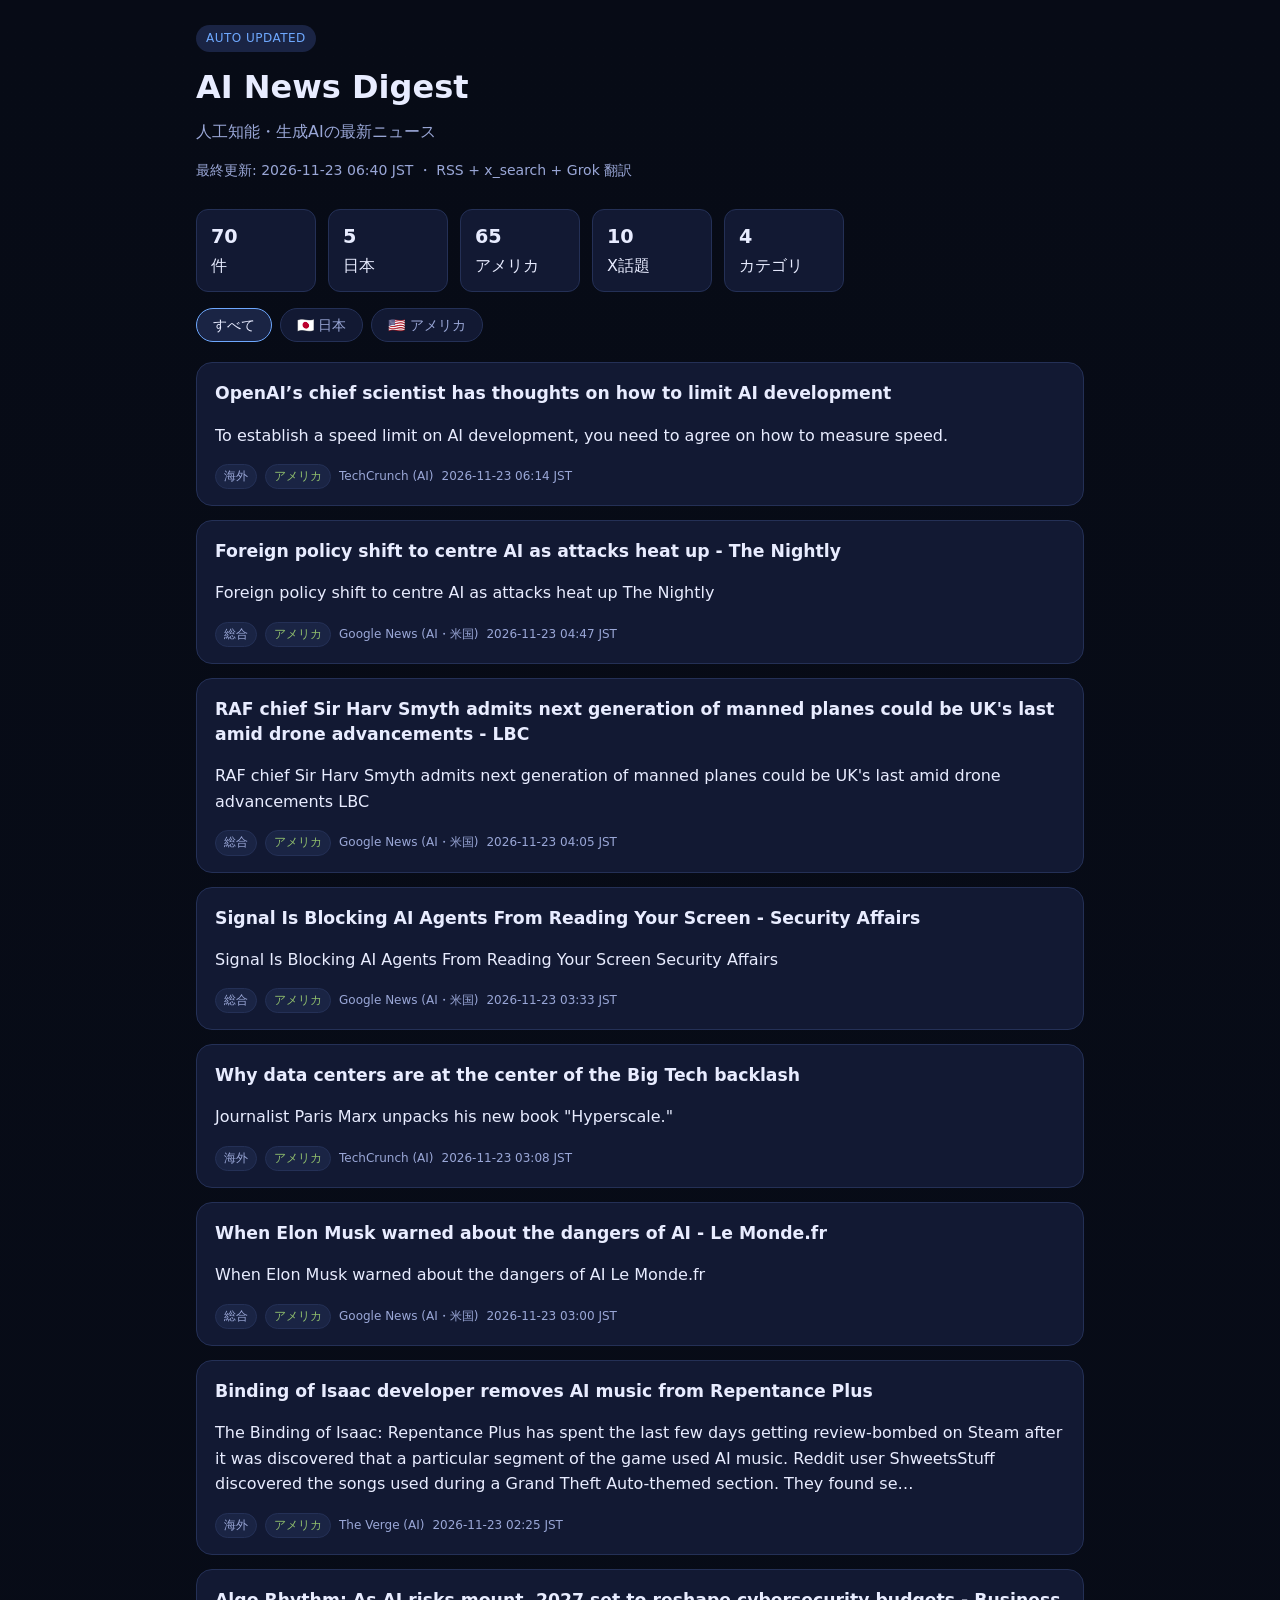
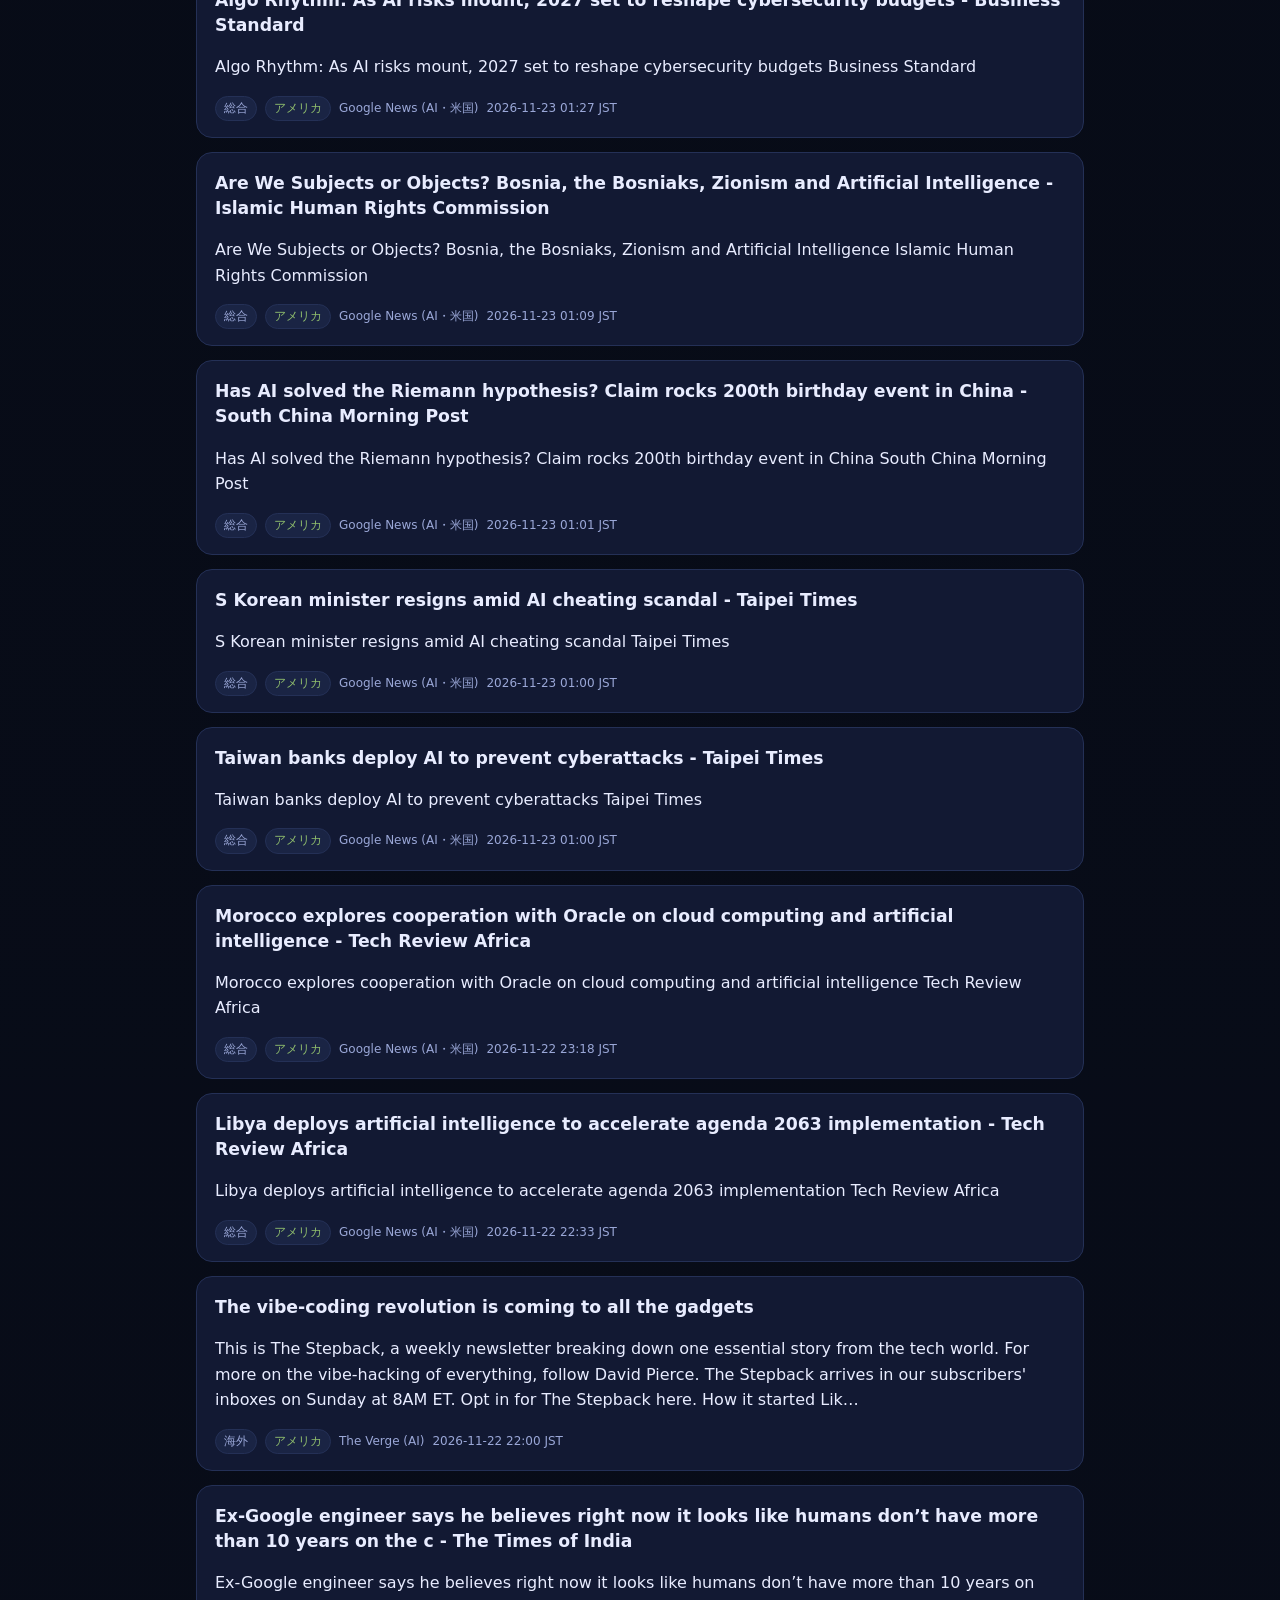
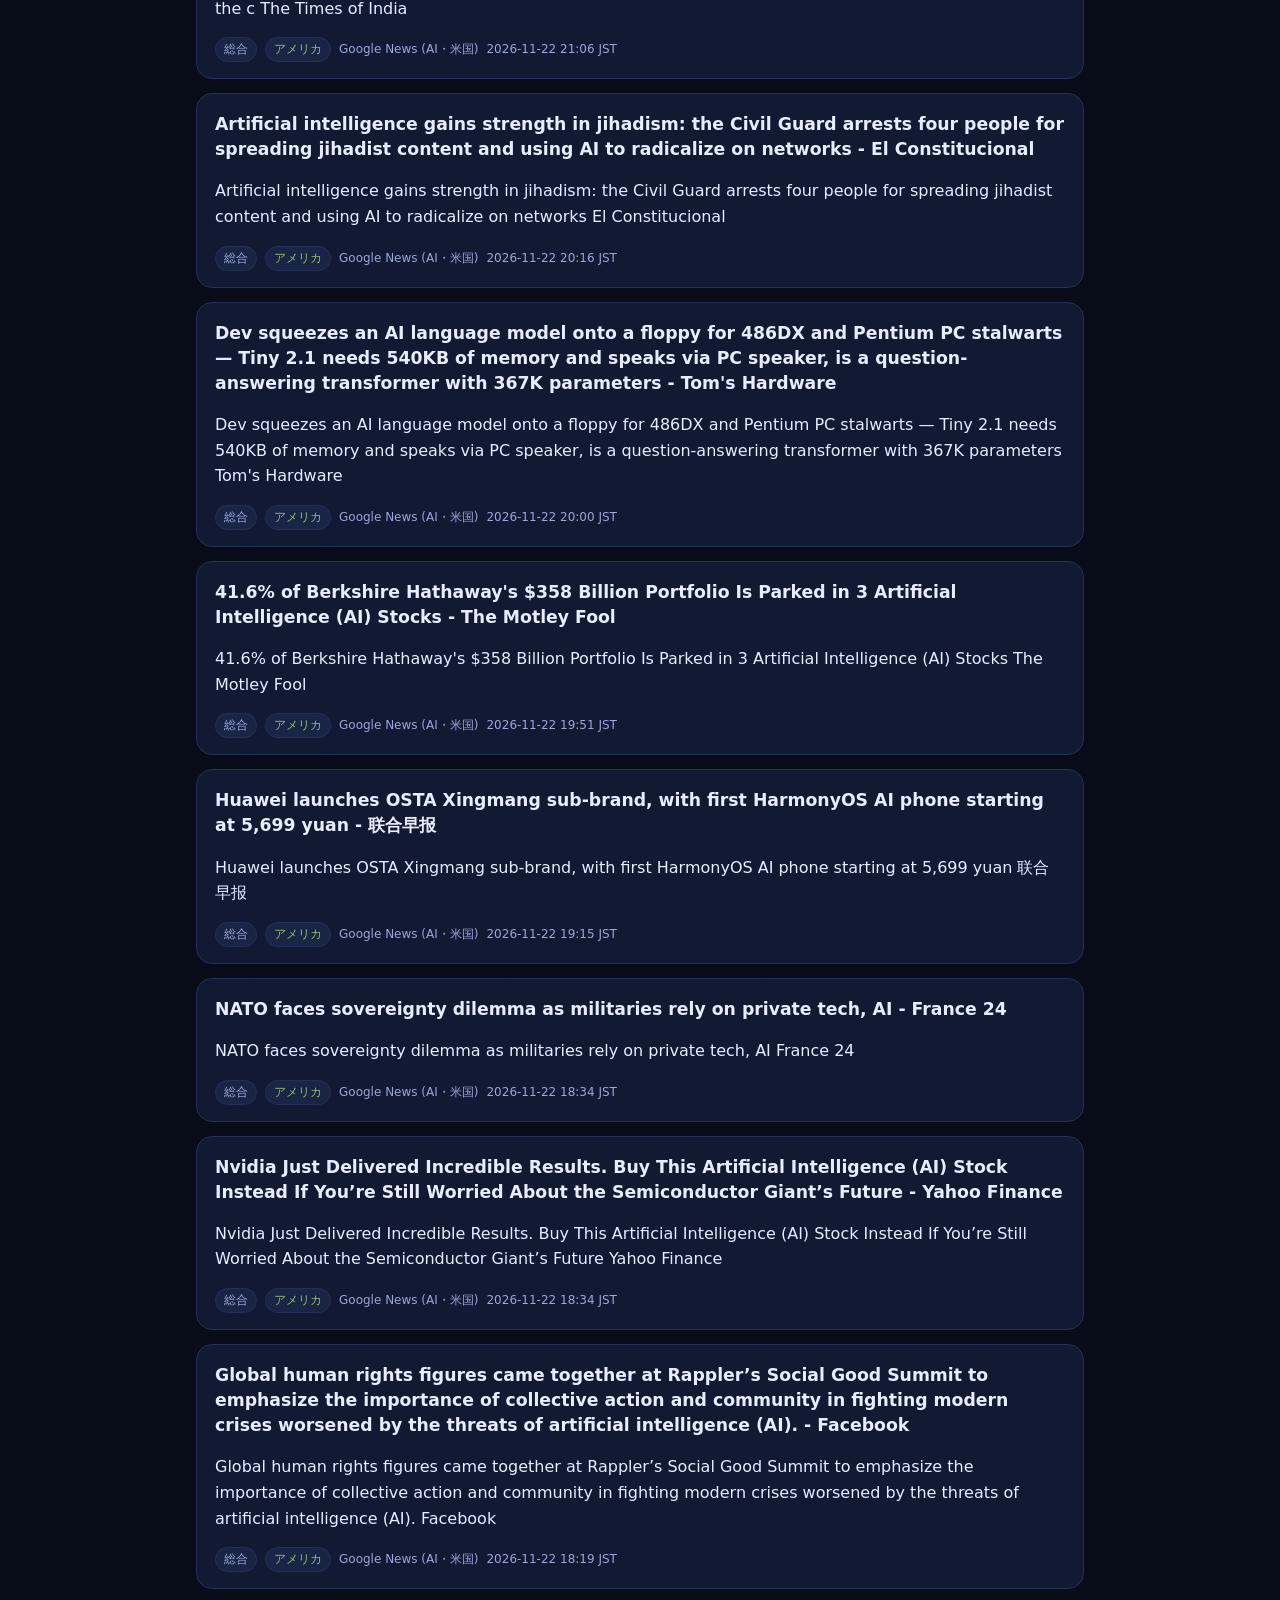
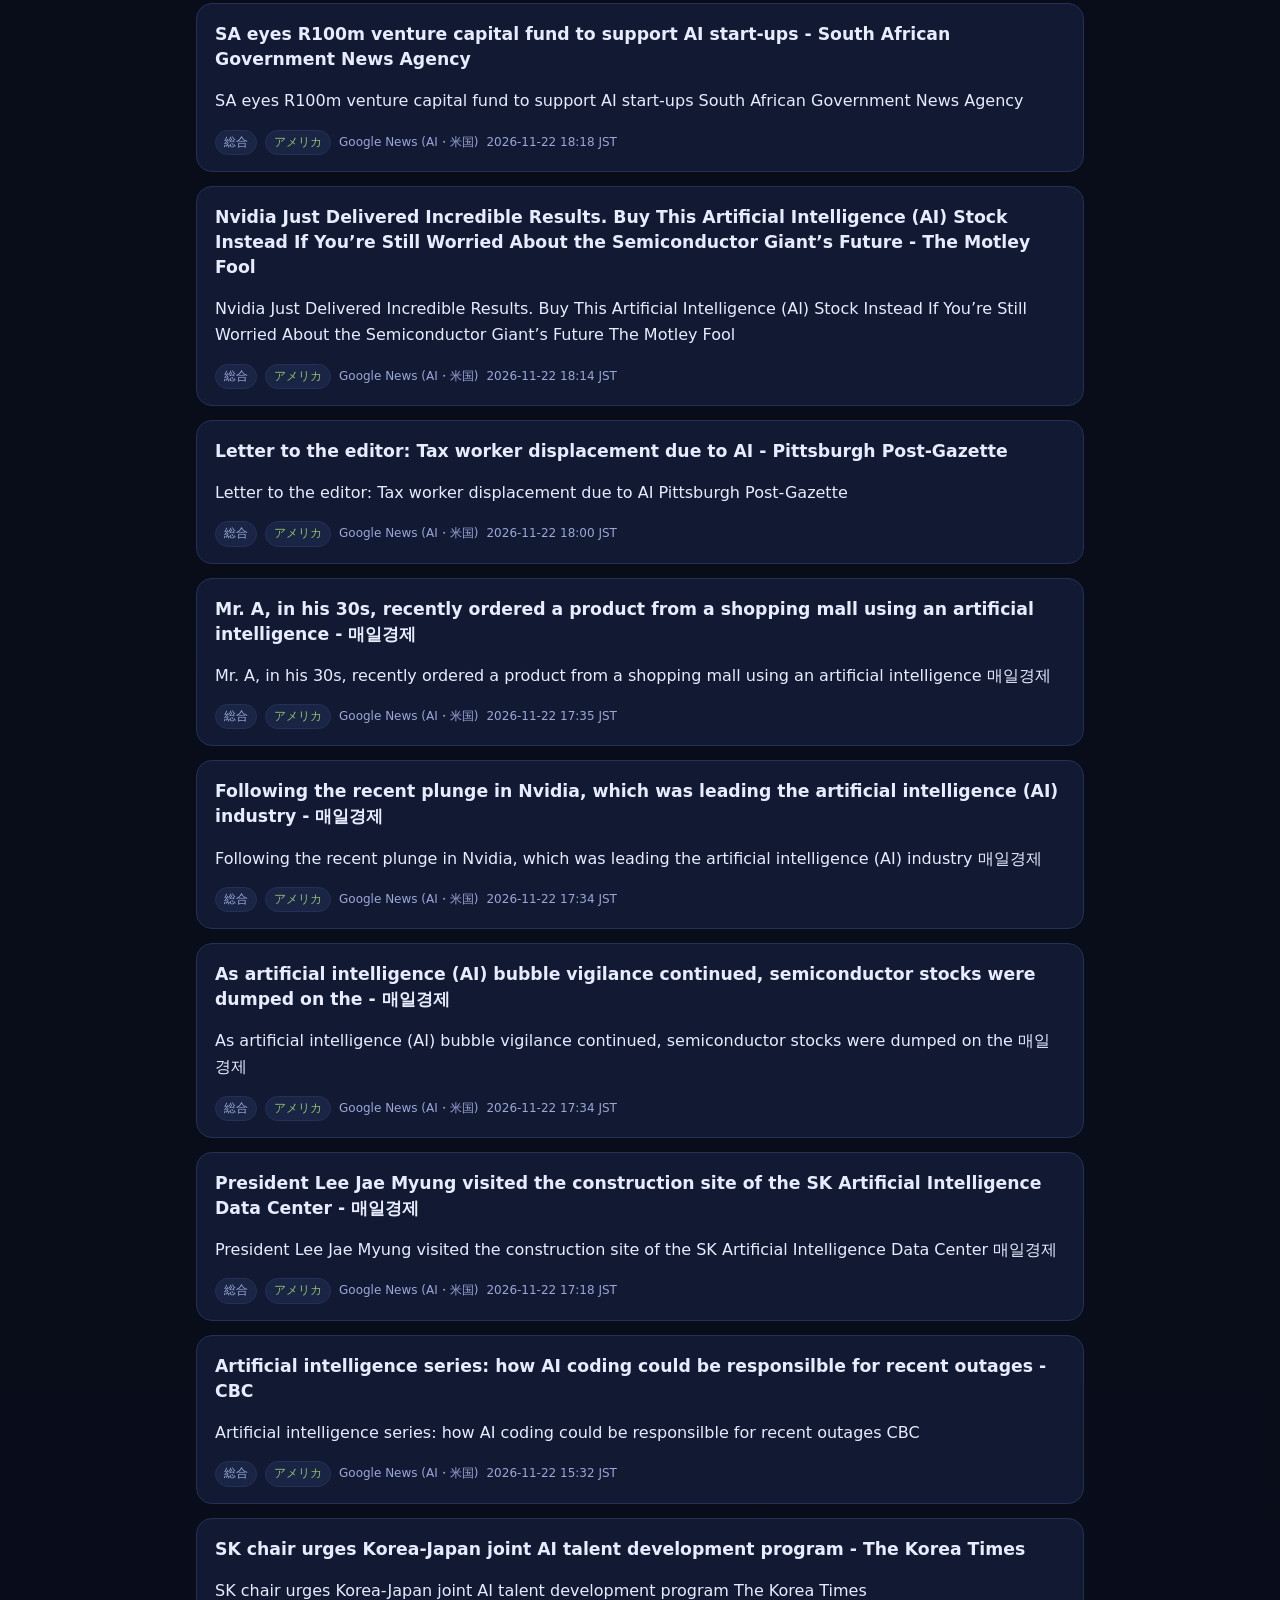
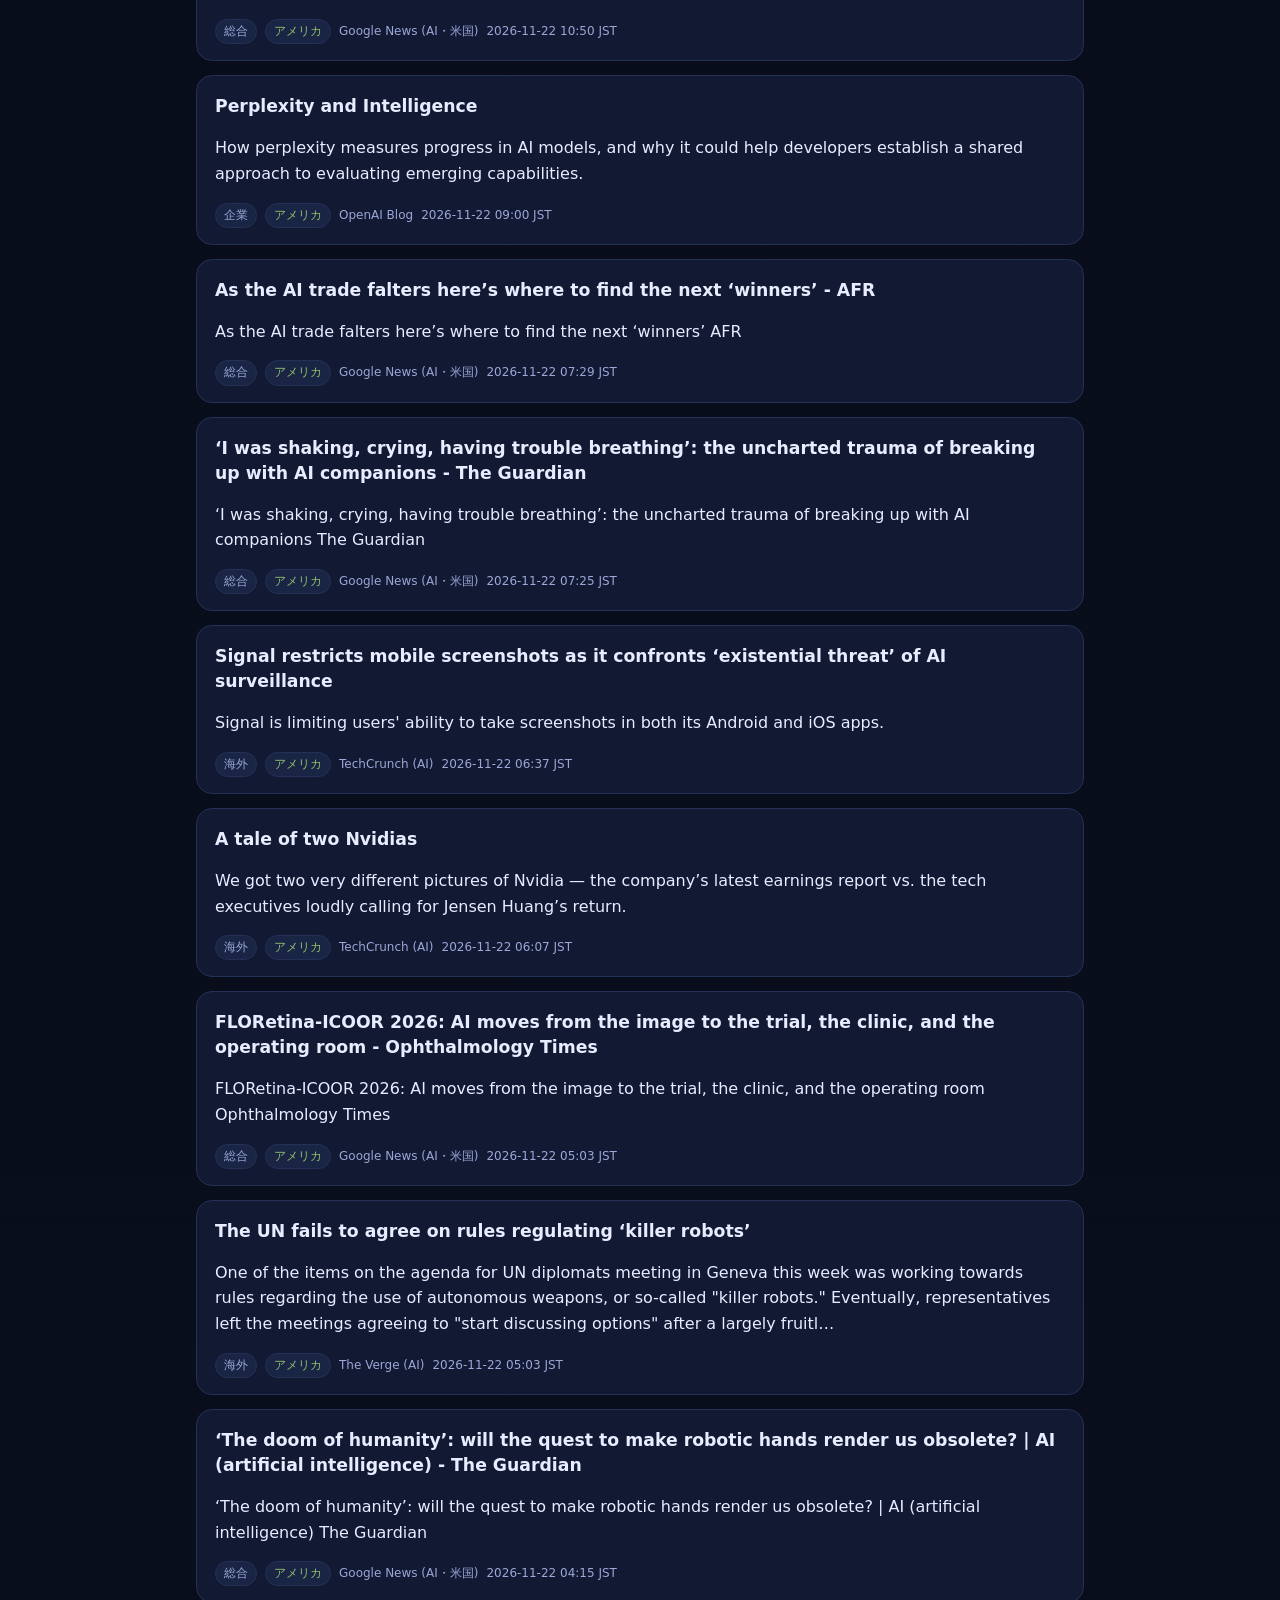
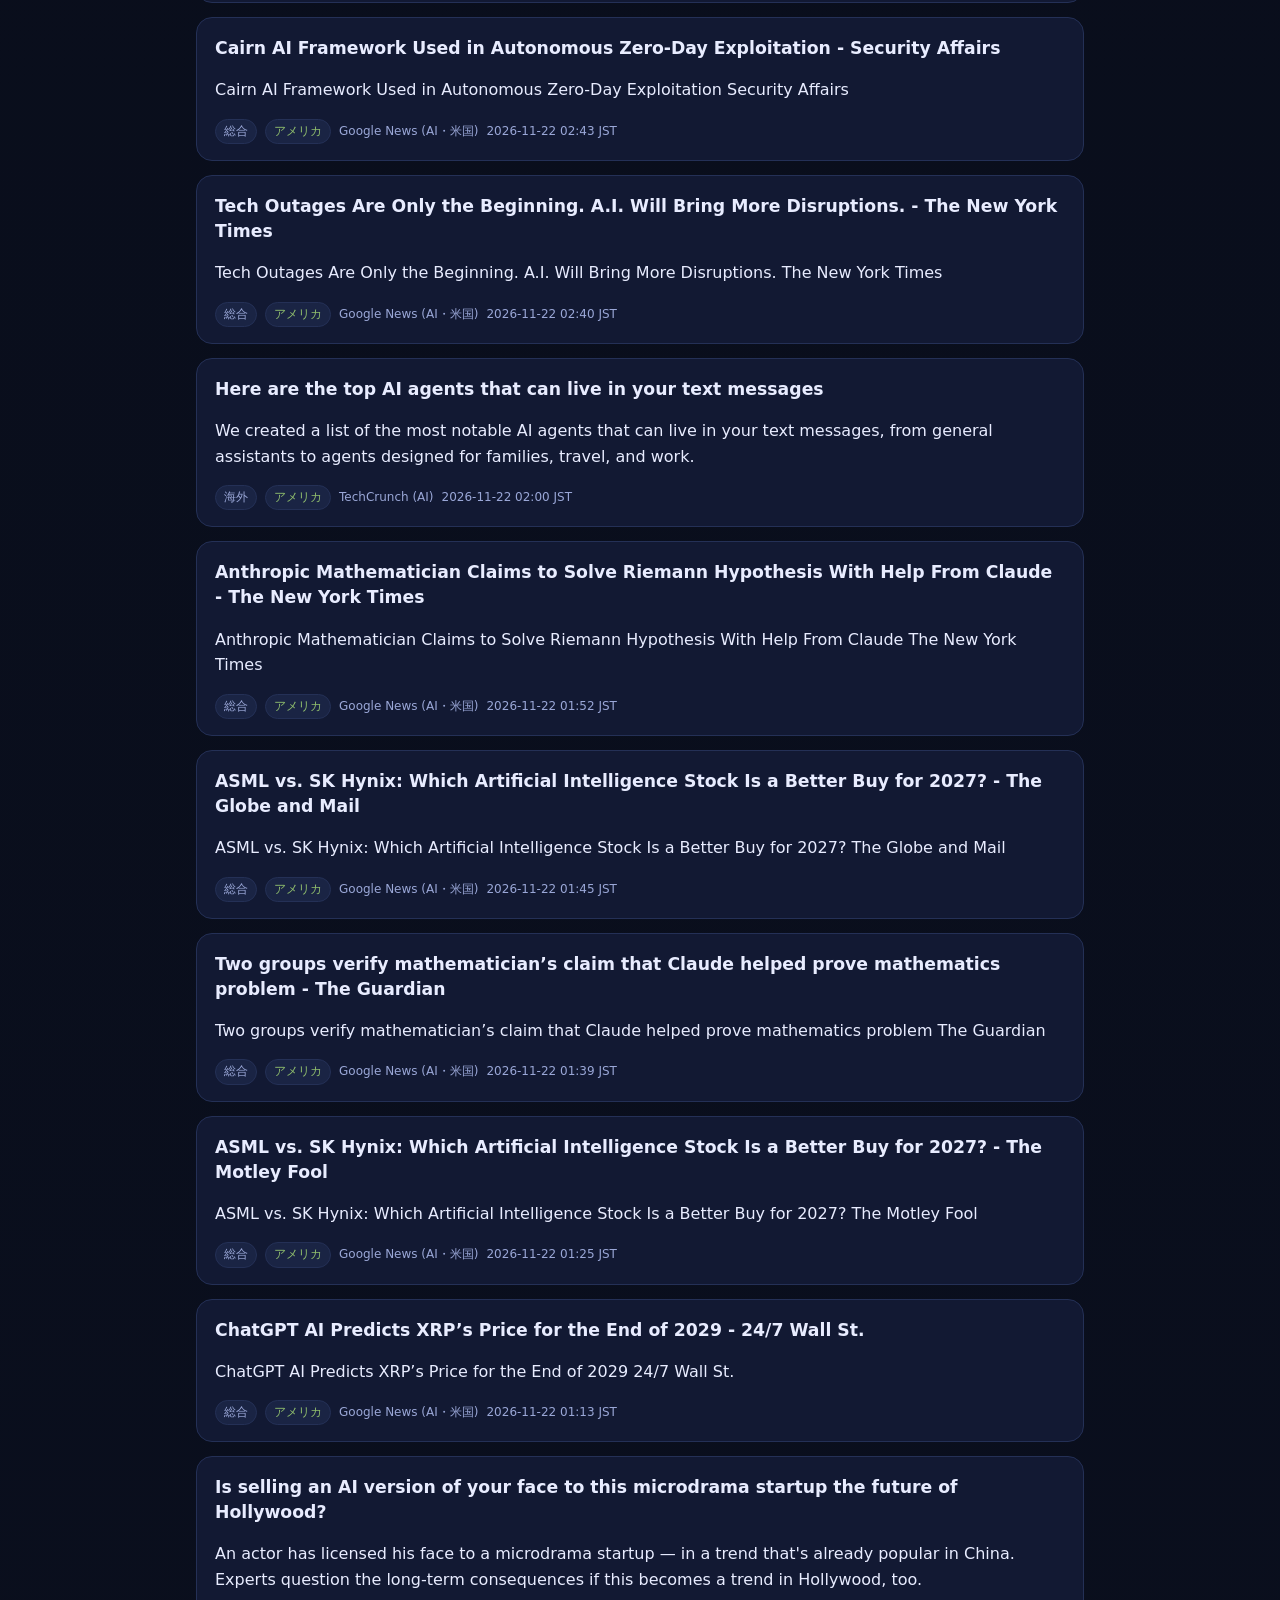
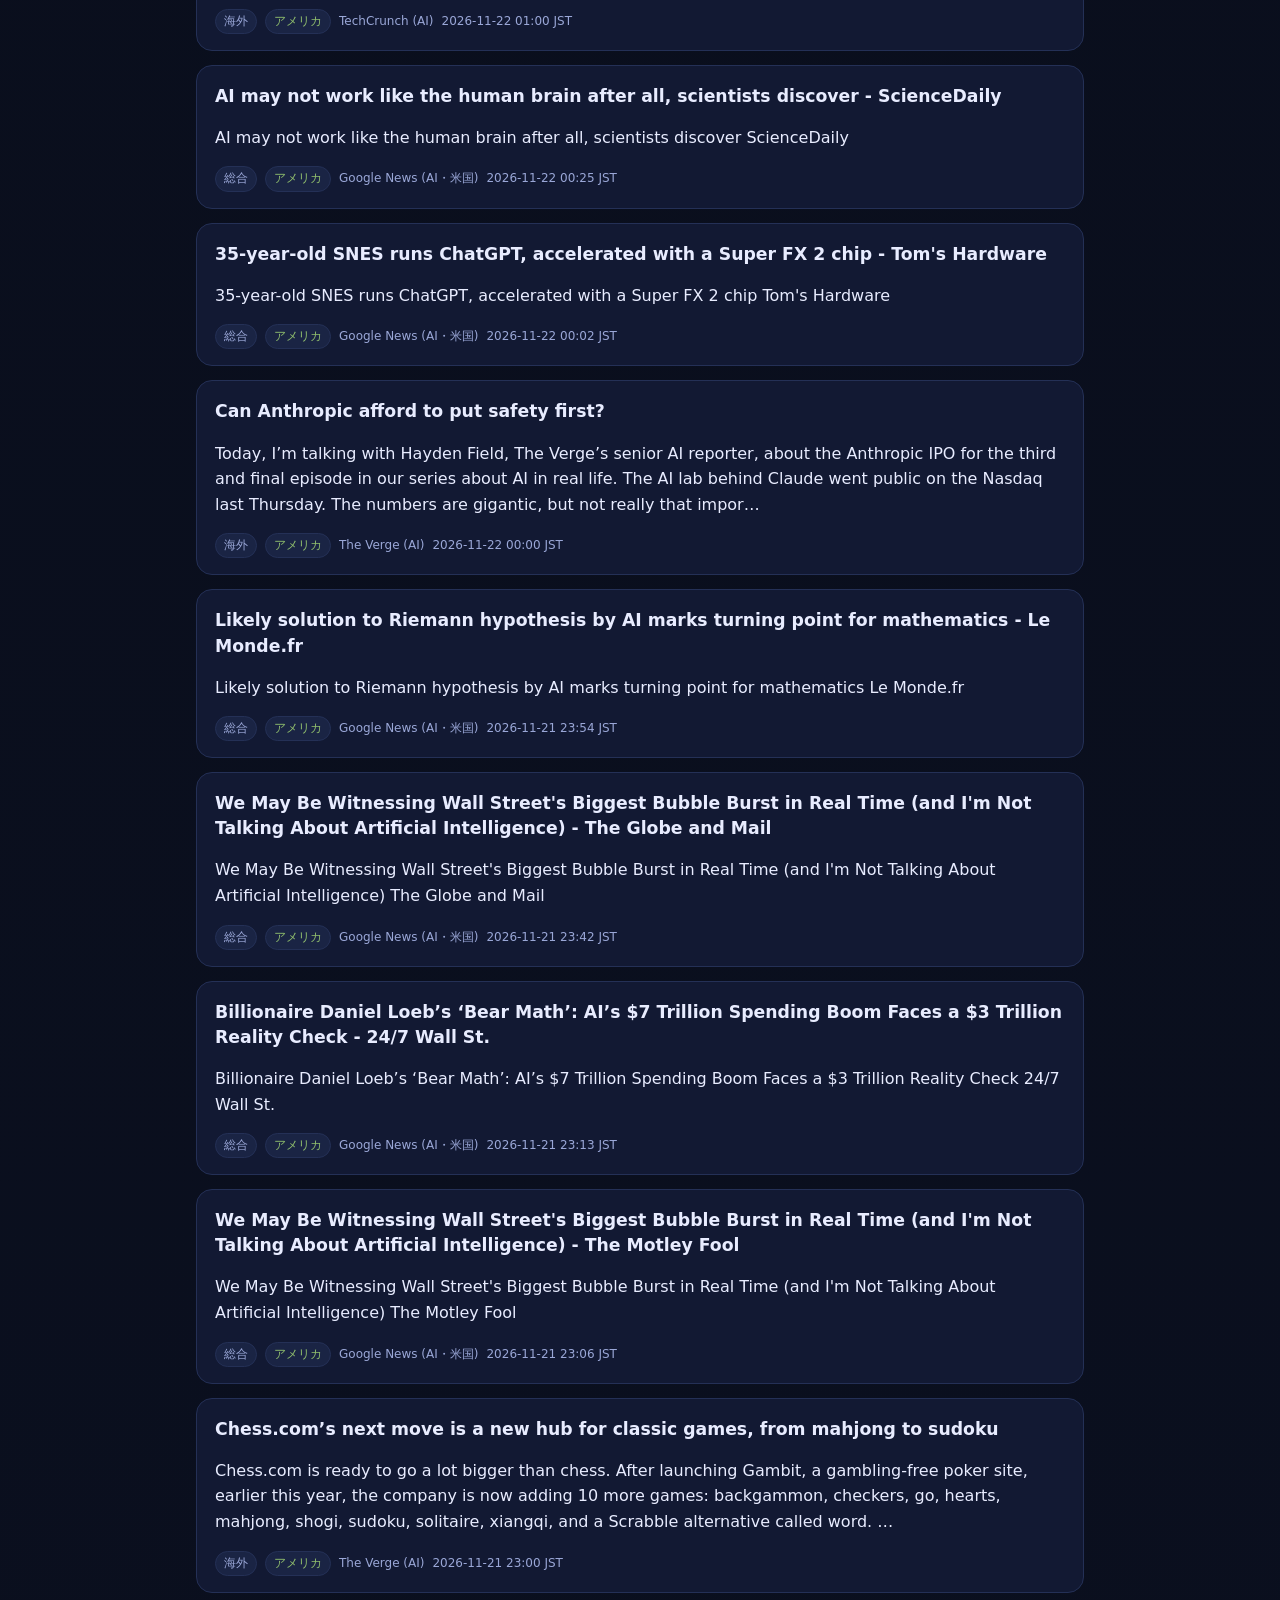
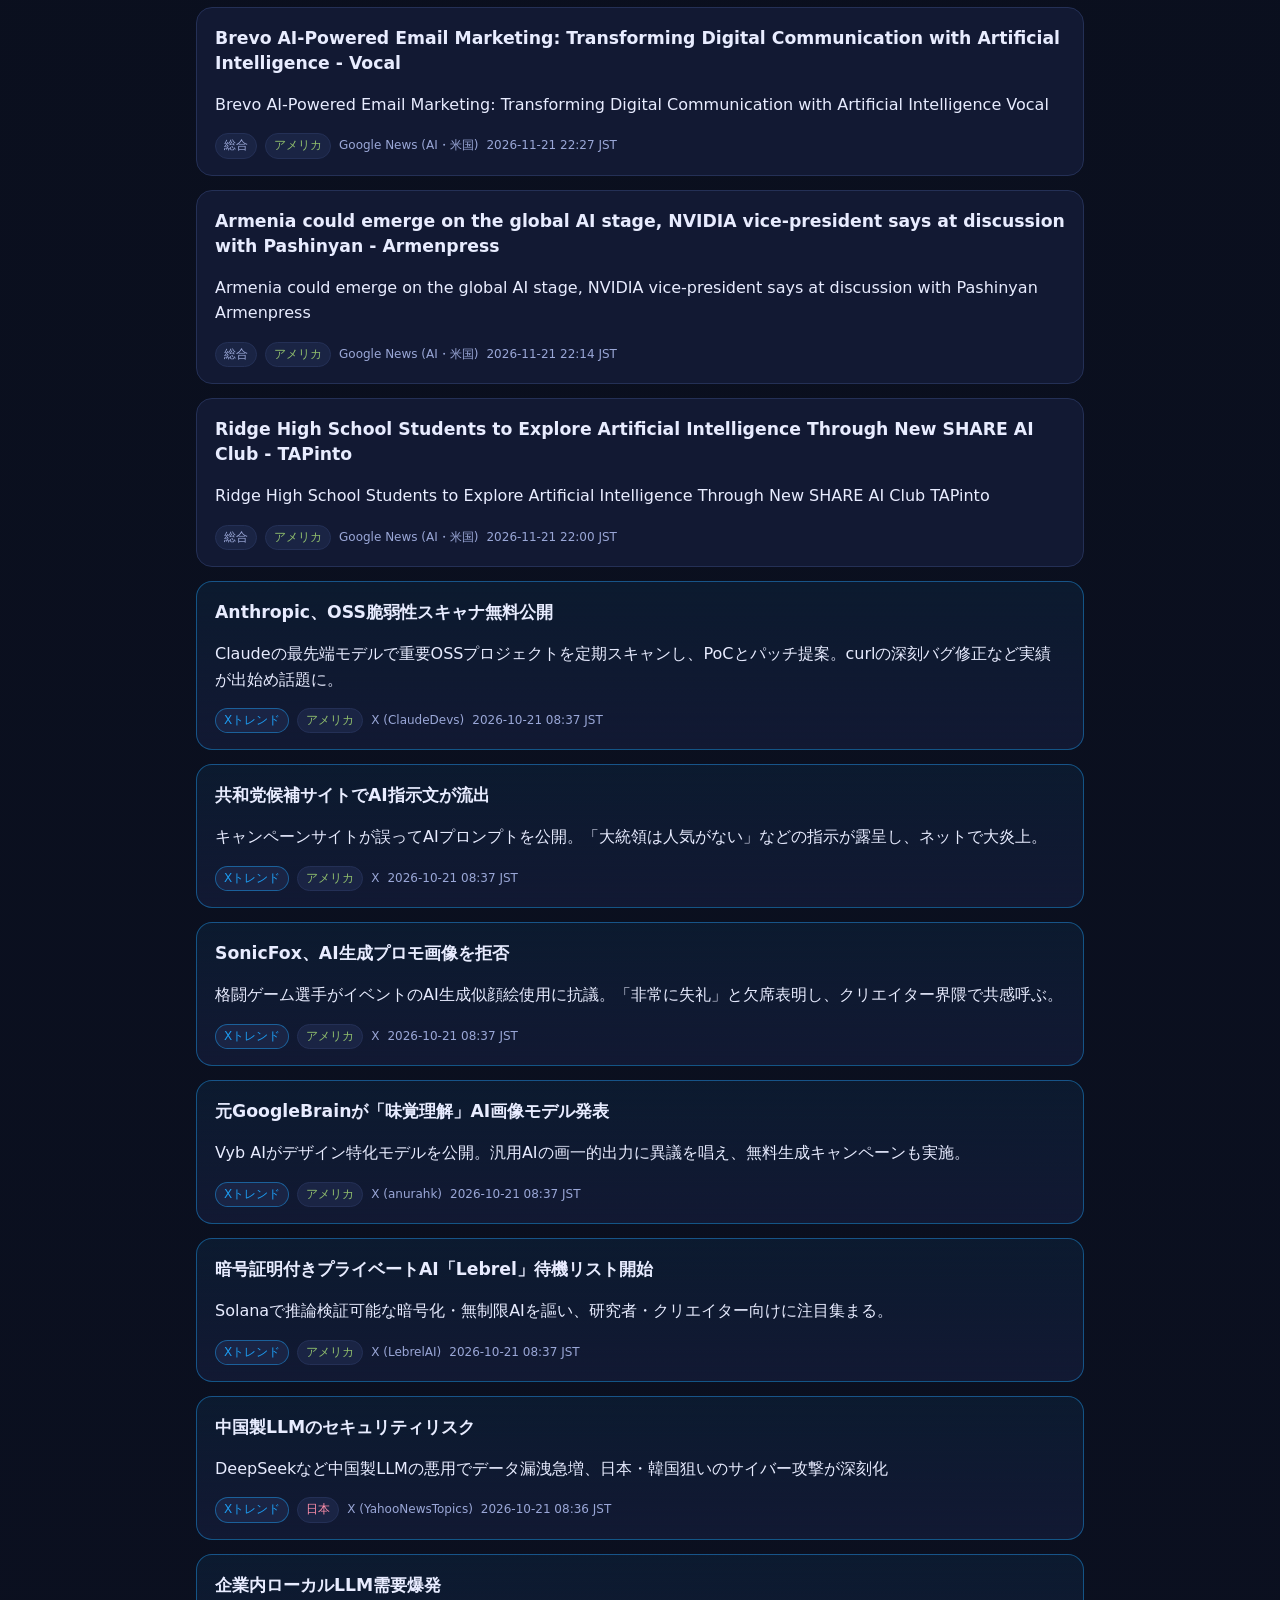
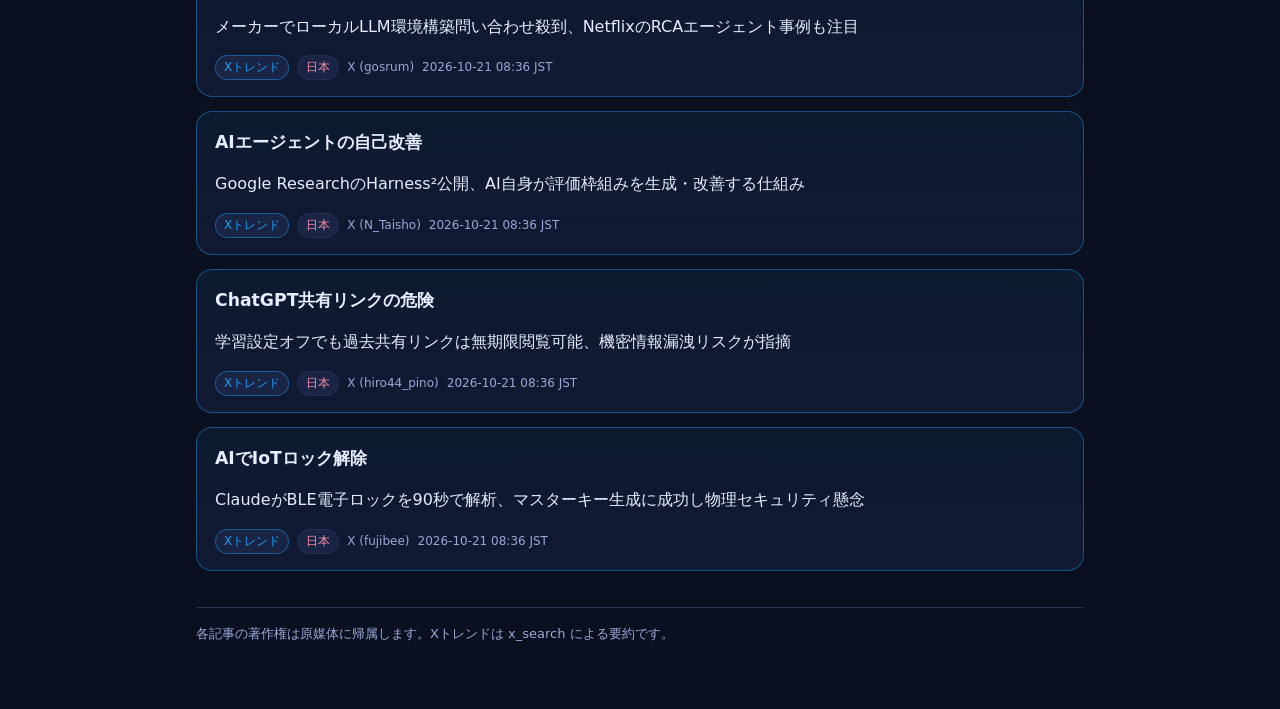
==== commit 9697848c: "Update AI news digest Automated RSS build." ====
--- a/docs/index.html
+++ b/docs/index.html
@@ -13,14 +13,14 @@
       <span class="badge">AUTO UPDATED</span>
       <h1>AI News Digest</h1>
       <p class="subtitle">人工知能・生成AIの最新ニュース</p>
-      <p class="meta">最終更新: 2026-11-22 06:40 JST ・ RSS + x_search + Grok 翻訳</p>
+      <p class="meta">最終更新: 2026-11-23 06:40 JST ・ RSS + x_search + Grok 翻訳</p>
     </header>
     <section class="stats">
       <div class="stat"><strong>70</strong>件</div>
       <div class="stat"><strong>5</strong>日本</div>
       <div class="stat"><strong>65</strong>アメリカ</div>
       <div class="stat"><strong>10</strong>X話題</div>
-      <div class="stat"><strong>3</strong>カテゴリ</div>
+      <div class="stat"><strong>4</strong>カテゴリ</div>
     </section>
     <div class="tabs-shell">
       <nav class="tabs" role="tablist" aria-label="地域フィルタ">
@@ -31,6 +31,391 @@
     </div>
     <section class="grid" id="article-grid">
       <article class="card" data-region="usa">
+              <h2><a href="https://techcrunch.com/2026/11/22/openais-chief-scientist-has-thoughts-on-how-to-limit-ai-development/" target="_blank" rel="noopener noreferrer">OpenAI’s chief scientist has thoughts on how to limit AI development</a></h2>
+              
+              <p class="summary">To establish a speed limit on AI development, you need to agree on how to measure speed.</p>
+              <div class="row">
+                <span class="chip">海外</span>
+                <span class="chip chip-region-usa">アメリカ</span>
+                <span>TechCrunch (AI)</span>
+                <span>2026-11-23 06:14 JST</span>
+              </div>
+            </article>
+<article class="card" data-region="usa">
+              <h2><a href="https://news.google.com/rss/articles/[base64]?oc=5" target="_blank" rel="noopener noreferrer">Foreign policy shift to centre AI as attacks heat up - The Nightly</a></h2>
+              
+              <p class="summary">Foreign policy shift to centre AI as attacks heat up The Nightly</p>
+              <div class="row">
+                <span class="chip">総合</span>
+                <span class="chip chip-region-usa">アメリカ</span>
+                <span>Google News (AI・米国)</span>
+                <span>2026-11-23 04:47 JST</span>
+              </div>
+            </article>
+<article class="card" data-region="usa">
+              <h2><a href="https://news.google.com/rss/articles/CBMif0FVX3lxTE42MjA0aTlyU0pTdnc1M2tXUzRBREZjU29QbGV6OGpqT25PR1RNaVdrVEZPMDJ4NUJKcXZ6V2pzSVZGZHBLT183dEczOUs4dmpaLW1hWHUwUVM5NGpPUkNUTjFPZ3pVTDduMmhTS0ZIQzZFcnZrZE5HSTYtQjRhbUk?oc=5" target="_blank" rel="noopener noreferrer">RAF chief Sir Harv Smyth admits next generation of manned planes could be UK&#x27;s last amid drone advancements - LBC</a></h2>
+              
+              <p class="summary">RAF chief Sir Harv Smyth admits next generation of manned planes could be UK&#x27;s last amid drone advancements LBC</p>
+              <div class="row">
+                <span class="chip">総合</span>
+                <span class="chip chip-region-usa">アメリカ</span>
+                <span>Google News (AI・米国)</span>
+                <span>2026-11-23 04:05 JST</span>
+              </div>
+            </article>
+<article class="card" data-region="usa">
+              <h2><a href="https://news.google.com/rss/articles/[base64]?oc=5" target="_blank" rel="noopener noreferrer">Signal Is Blocking AI Agents From Reading Your Screen - Security Affairs</a></h2>
+              
+              <p class="summary">Signal Is Blocking AI Agents From Reading Your Screen Security Affairs</p>
+              <div class="row">
+                <span class="chip">総合</span>
+                <span class="chip chip-region-usa">アメリカ</span>
+                <span>Google News (AI・米国)</span>
+                <span>2026-11-23 03:33 JST</span>
+              </div>
+            </article>
+<article class="card" data-region="usa">
+              <h2><a href="https://techcrunch.com/2026/11/22/why-data-centers-are-at-the-center-of-the-big-tech-backlash/" target="_blank" rel="noopener noreferrer">Why data centers are at the center of the Big Tech backlash</a></h2>
+              
+              <p class="summary">Journalist Paris Marx unpacks his new book &quot;Hyperscale.&quot;</p>
+              <div class="row">
+                <span class="chip">海外</span>
+                <span class="chip chip-region-usa">アメリカ</span>
+                <span>TechCrunch (AI)</span>
+                <span>2026-11-23 03:08 JST</span>
+              </div>
+            </article>
+<article class="card" data-region="usa">
+              <h2><a href="https://news.google.com/rss/articles/[base64]?oc=5" target="_blank" rel="noopener noreferrer">When Elon Musk warned about the dangers of AI - Le Monde.fr</a></h2>
+              
+              <p class="summary">When Elon Musk warned about the dangers of AI Le Monde.fr</p>
+              <div class="row">
+                <span class="chip">総合</span>
+                <span class="chip chip-region-usa">アメリカ</span>
+                <span>Google News (AI・米国)</span>
+                <span>2026-11-23 03:00 JST</span>
+              </div>
+            </article>
+<article class="card" data-region="usa">
+              <h2><a href="https://www.theverge.com/games/1039770/binding-of-isaac-ai-music" target="_blank" rel="noopener noreferrer">Binding of Isaac developer removes AI music from Repentance Plus</a></h2>
+              
+              <p class="summary">The Binding of Isaac: Repentance Plus has spent the last few days getting review-bombed on Steam after it was discovered that a particular segment of the game used AI music. Reddit user ShweetsStuff discovered the songs used during a Grand Theft Auto-themed section. They found se…</p>
+              <div class="row">
+                <span class="chip">海外</span>
+                <span class="chip chip-region-usa">アメリカ</span>
+                <span>The Verge (AI)</span>
+                <span>2026-11-23 02:25 JST</span>
+              </div>
+            </article>
+<article class="card" data-region="usa">
+              <h2><a href="https://news.google.com/rss/articles/[base64]?oc=5" target="_blank" rel="noopener noreferrer">Algo Rhythm: As AI risks mount, 2027 set to reshape cybersecurity budgets - Business Standard</a></h2>
+              
+              <p class="summary">Algo Rhythm: As AI risks mount, 2027 set to reshape cybersecurity budgets Business Standard</p>
+              <div class="row">
+                <span class="chip">総合</span>
+                <span class="chip chip-region-usa">アメリカ</span>
+                <span>Google News (AI・米国)</span>
+                <span>2026-11-23 01:27 JST</span>
+              </div>
+            </article>
+<article class="card" data-region="usa">
+              <h2><a href="https://news.google.com/rss/articles/[base64]?oc=5" target="_blank" rel="noopener noreferrer">Are We Subjects or Objects? Bosnia, the Bosniaks, Zionism and Artificial Intelligence - Islamic Human Rights Commission</a></h2>
+              
+              <p class="summary">Are We Subjects or Objects? Bosnia, the Bosniaks, Zionism and Artificial Intelligence Islamic Human Rights Commission</p>
+              <div class="row">
+                <span class="chip">総合</span>
+                <span class="chip chip-region-usa">アメリカ</span>
+                <span>Google News (AI・米国)</span>
+                <span>2026-11-23 01:09 JST</span>
+              </div>
+            </article>
+<article class="card" data-region="usa">
+              <h2><a href="https://news.google.com/rss/articles/[base64]?oc=5" target="_blank" rel="noopener noreferrer">Has AI solved the Riemann hypothesis? Claim rocks 200th birthday event in China - South China Morning Post</a></h2>
+              
+              <p class="summary">Has AI solved the Riemann hypothesis? Claim rocks 200th birthday event in China South China Morning Post</p>
+              <div class="row">
+                <span class="chip">総合</span>
+                <span class="chip chip-region-usa">アメリカ</span>
+                <span>Google News (AI・米国)</span>
+                <span>2026-11-23 01:01 JST</span>
+              </div>
+            </article>
+<article class="card" data-region="usa">
+              <h2><a href="https://news.google.com/rss/articles/CBMieEFVX3lxTE9wa3pzQ2o1UXJQQTFCWWI0OFRrUDkzZ3hkLURndS1WalFPcnk2QnhrY2V3N00tY05sazVXT19TODhOdHd6YUduVEpEQjdybUpjMElOZjlfU1lIdmJUM01hZUg0YXptVU1QQUg5aXhBWmJWUGNITEVMRA?oc=5" target="_blank" rel="noopener noreferrer">S Korean minister resigns amid AI cheating scandal - Taipei Times</a></h2>
+              
+              <p class="summary">S Korean minister resigns amid AI cheating scandal Taipei Times</p>
+              <div class="row">
+                <span class="chip">総合</span>
+                <span class="chip chip-region-usa">アメリカ</span>
+                <span>Google News (AI・米国)</span>
+                <span>2026-11-23 01:00 JST</span>
+              </div>
+            </article>
+<article class="card" data-region="usa">
+              <h2><a href="https://news.google.com/rss/articles/CBMidkFVX3lxTE9nTlp4Zml6NVVLYXFiUVFYUERvTWFjbnh2NjdjRkNNRVpMa2NRaVlzNkswV0lzcUNhTGVKX3ZEaXczaUQ0YlRlbEFrUjY3a01ReElhS1B6eWRsVko5X0ZDZzJ0Z1hQYTNLQm95T2cwdVZMZE93VlE?oc=5" target="_blank" rel="noopener noreferrer">Taiwan banks deploy AI to prevent cyberattacks - Taipei Times</a></h2>
+              
+              <p class="summary">Taiwan banks deploy AI to prevent cyberattacks Taipei Times</p>
+              <div class="row">
+                <span class="chip">総合</span>
+                <span class="chip chip-region-usa">アメリカ</span>
+                <span>Google News (AI・米国)</span>
+                <span>2026-11-23 01:00 JST</span>
+              </div>
+            </article>
+<article class="card" data-region="usa">
+              <h2><a href="https://news.google.com/rss/articles/[base64]?oc=5" target="_blank" rel="noopener noreferrer">Morocco explores cooperation with Oracle on cloud computing and artificial intelligence - Tech Review Africa</a></h2>
+              
+              <p class="summary">Morocco explores cooperation with Oracle on cloud computing and artificial intelligence Tech Review Africa</p>
+              <div class="row">
+                <span class="chip">総合</span>
+                <span class="chip chip-region-usa">アメリカ</span>
+                <span>Google News (AI・米国)</span>
+                <span>2026-11-22 23:18 JST</span>
+              </div>
+            </article>
+<article class="card" data-region="usa">
+              <h2><a href="https://news.google.com/rss/articles/[base64]?oc=5" target="_blank" rel="noopener noreferrer">Libya deploys artificial intelligence to accelerate agenda 2063 implementation - Tech Review Africa</a></h2>
+              
+              <p class="summary">Libya deploys artificial intelligence to accelerate agenda 2063 implementation Tech Review Africa</p>
+              <div class="row">
+                <span class="chip">総合</span>
+                <span class="chip chip-region-usa">アメリカ</span>
+                <span>Google News (AI・米国)</span>
+                <span>2026-11-22 22:33 JST</span>
+              </div>
+            </article>
+<article class="card" data-region="usa">
+              <h2><a href="https://www.theverge.com/column/1039139/vibe-coding-gadgets-tv-camera" target="_blank" rel="noopener noreferrer">The vibe-coding revolution is coming to all the gadgets</a></h2>
+              
+              <p class="summary">This is The Stepback, a weekly newsletter breaking down one essential story from the tech world. For more on the vibe-hacking of everything, follow David Pierce. The Stepback arrives in our subscribers&#x27; inboxes on Sunday at 8AM ET. Opt in for The Stepback here. How it started Lik…</p>
+              <div class="row">
+                <span class="chip">海外</span>
+                <span class="chip chip-region-usa">アメリカ</span>
+                <span>The Verge (AI)</span>
+                <span>2026-11-22 22:00 JST</span>
+              </div>
+            </article>
+<article class="card" data-region="usa">
+              <h2><a href="https://news.google.com/rss/articles/[base64]?oc=5" target="_blank" rel="noopener noreferrer">Ex-Google engineer says he believes right now it looks like humans don’t have more than 10 years on the c - The Times of India</a></h2>
+              
+              <p class="summary">Ex-Google engineer says he believes right now it looks like humans don’t have more than 10 years on the c The Times of India</p>
+              <div class="row">
+                <span class="chip">総合</span>
+                <span class="chip chip-region-usa">アメリカ</span>
+                <span>Google News (AI・米国)</span>
+                <span>2026-11-22 21:06 JST</span>
+              </div>
+            </article>
+<article class="card" data-region="usa">
+              <h2><a href="https://news.google.com/rss/articles/[base64]?oc=5" target="_blank" rel="noopener noreferrer">Artificial intelligence gains strength in jihadism: the Civil Guard arrests four people for spreading jihadist content and using AI to radicalize on networks - El Constitucional</a></h2>
+              
+              <p class="summary">Artificial intelligence gains strength in jihadism: the Civil Guard arrests four people for spreading jihadist content and using AI to radicalize on networks El Constitucional</p>
+              <div class="row">
+                <span class="chip">総合</span>
+                <span class="chip chip-region-usa">アメリカ</span>
+                <span>Google News (AI・米国)</span>
+                <span>2026-11-22 20:16 JST</span>
+              </div>
+            </article>
+<article class="card" data-region="usa">
+              <h2><a href="https://news.google.com/rss/articles/[base64]?oc=5" target="_blank" rel="noopener noreferrer">Dev squeezes an AI language model onto a floppy for 486DX and Pentium PC stalwarts — Tiny 2.1 needs 540KB of memory and speaks via PC speaker, is a question-answering transformer with 367K parameters - Tom&#x27;s Hardware</a></h2>
+              
+              <p class="summary">Dev squeezes an AI language model onto a floppy for 486DX and Pentium PC stalwarts — Tiny 2.1 needs 540KB of memory and speaks via PC speaker, is a question-answering transformer with 367K parameters Tom&#x27;s Hardware</p>
+              <div class="row">
+                <span class="chip">総合</span>
+                <span class="chip chip-region-usa">アメリカ</span>
+                <span>Google News (AI・米国)</span>
+                <span>2026-11-22 20:00 JST</span>
+              </div>
+            </article>
+<article class="card" data-region="usa">
+              <h2><a href="https://news.google.com/rss/articles/[base64]?oc=5" target="_blank" rel="noopener noreferrer">41.6% of Berkshire Hathaway&#x27;s $358 Billion Portfolio Is Parked in 3 Artificial Intelligence (AI) Stocks - The Motley Fool</a></h2>
+              
+              <p class="summary">41.6% of Berkshire Hathaway&#x27;s $358 Billion Portfolio Is Parked in 3 Artificial Intelligence (AI) Stocks The Motley Fool</p>
+              <div class="row">
+                <span class="chip">総合</span>
+                <span class="chip chip-region-usa">アメリカ</span>
+                <span>Google News (AI・米国)</span>
+                <span>2026-11-22 19:51 JST</span>
+              </div>
+            </article>
+<article class="card" data-region="usa">
+              <h2><a href="https://news.google.com/rss/articles/[base64]?oc=5" target="_blank" rel="noopener noreferrer">Huawei launches OSTA Xingmang sub-brand, with first HarmonyOS AI phone starting at 5,699 yuan - 联合早报</a></h2>
+              
+              <p class="summary">Huawei launches OSTA Xingmang sub-brand, with first HarmonyOS AI phone starting at 5,699 yuan 联合早报</p>
+              <div class="row">
+                <span class="chip">総合</span>
+                <span class="chip chip-region-usa">アメリカ</span>
+                <span>Google News (AI・米国)</span>
+                <span>2026-11-22 19:15 JST</span>
+              </div>
+            </article>
+<article class="card" data-region="usa">
+              <h2><a href="https://news.google.com/rss/articles/[base64]?oc=5" target="_blank" rel="noopener noreferrer">NATO faces sovereignty dilemma as militaries rely on private tech, AI - France 24</a></h2>
+              
+              <p class="summary">NATO faces sovereignty dilemma as militaries rely on private tech, AI France 24</p>
+              <div class="row">
+                <span class="chip">総合</span>
+                <span class="chip chip-region-usa">アメリカ</span>
+                <span>Google News (AI・米国)</span>
+                <span>2026-11-22 18:34 JST</span>
+              </div>
+            </article>
+<article class="card" data-region="usa">
+              <h2><a href="https://news.google.com/rss/articles/[base64]?oc=5" target="_blank" rel="noopener noreferrer">Nvidia Just Delivered Incredible Results. Buy This Artificial Intelligence (AI) Stock Instead If You’re Still Worried About the Semiconductor Giant’s Future - Yahoo Finance</a></h2>
+              
+              <p class="summary">Nvidia Just Delivered Incredible Results. Buy This Artificial Intelligence (AI) Stock Instead If You’re Still Worried About the Semiconductor Giant’s Future Yahoo Finance</p>
+              <div class="row">
+                <span class="chip">総合</span>
+                <span class="chip chip-region-usa">アメリカ</span>
+                <span>Google News (AI・米国)</span>
+                <span>2026-11-22 18:34 JST</span>
+              </div>
+            </article>
+<article class="card" data-region="usa">
+              <h2><a href="https://news.google.com/rss/articles/[base64]?oc=5" target="_blank" rel="noopener noreferrer">Global human rights figures came together at Rappler’s Social Good Summit to emphasize the importance of collective action and community in fighting modern crises worsened by the threats of artificial intelligence (AI). - Facebook</a></h2>
+              
+              <p class="summary">Global human rights figures came together at Rappler’s Social Good Summit to emphasize the importance of collective action and community in fighting modern crises worsened by the threats of artificial intelligence (AI). Facebook</p>
+              <div class="row">
+                <span class="chip">総合</span>
+                <span class="chip chip-region-usa">アメリカ</span>
+                <span>Google News (AI・米国)</span>
+                <span>2026-11-22 18:19 JST</span>
+              </div>
+            </article>
+<article class="card" data-region="usa">
+              <h2><a href="https://news.google.com/rss/articles/[base64]?oc=5" target="_blank" rel="noopener noreferrer">SA eyes R100m venture capital fund to support AI start-ups - South African Government News Agency</a></h2>
+              
+              <p class="summary">SA eyes R100m venture capital fund to support AI start-ups South African Government News Agency</p>
+              <div class="row">
+                <span class="chip">総合</span>
+                <span class="chip chip-region-usa">アメリカ</span>
+                <span>Google News (AI・米国)</span>
+                <span>2026-11-22 18:18 JST</span>
+              </div>
+            </article>
+<article class="card" data-region="usa">
+              <h2><a href="https://news.google.com/rss/articles/[base64]?oc=5" target="_blank" rel="noopener noreferrer">Nvidia Just Delivered Incredible Results. Buy This Artificial Intelligence (AI) Stock Instead If You’re Still Worried About the Semiconductor Giant’s Future - The Motley Fool</a></h2>
+              
+              <p class="summary">Nvidia Just Delivered Incredible Results. Buy This Artificial Intelligence (AI) Stock Instead If You’re Still Worried About the Semiconductor Giant’s Future The Motley Fool</p>
+              <div class="row">
+                <span class="chip">総合</span>
+                <span class="chip chip-region-usa">アメリカ</span>
+                <span>Google News (AI・米国)</span>
+                <span>2026-11-22 18:14 JST</span>
+              </div>
+            </article>
+<article class="card" data-region="usa">
+              <h2><a href="https://news.google.com/rss/articles/[base64]?oc=5" target="_blank" rel="noopener noreferrer">Letter to the editor: Tax worker displacement due to AI - Pittsburgh Post-Gazette</a></h2>
+              
+              <p class="summary">Letter to the editor: Tax worker displacement due to AI Pittsburgh Post-Gazette</p>
+              <div class="row">
+                <span class="chip">総合</span>
+                <span class="chip chip-region-usa">アメリカ</span>
+                <span>Google News (AI・米国)</span>
+                <span>2026-11-22 18:00 JST</span>
+              </div>
+            </article>
+<article class="card" data-region="usa">
+              <h2><a href="https://news.google.com/rss/articles/CBMiUkFVX3lxTE9HX1ZrWWk4S2x5SlZud1A1WUFxZi1EZHBudjE1RkNoXzlHRlEtTDhxUEt6SGdDeVN6eXZ4Z25MQ2hDSWpMU2oxQmlsUzF4X05ib3c?oc=5" target="_blank" rel="noopener noreferrer">Mr. A, in his 30s, recently ordered a product from a shopping mall using an artificial intelligence - 매일경제</a></h2>
+              
+              <p class="summary">Mr. A, in his 30s, recently ordered a product from a shopping mall using an artificial intelligence 매일경제</p>
+              <div class="row">
+                <span class="chip">総合</span>
+                <span class="chip chip-region-usa">アメリカ</span>
+                <span>Google News (AI・米国)</span>
+                <span>2026-11-22 17:35 JST</span>
+              </div>
+            </article>
+<article class="card" data-region="usa">
+              <h2><a href="https://news.google.com/rss/articles/CBMiT0FVX3lxTFB1cGsway1YSkZpdkJsR3ZIYVhkLWdqRmtpUzNEM3JCakZLODc1a3Rmd21ZRUJYdldkbVU1YnNfTWFfNDhGN2Z4M1ZZcmNiVmc?oc=5" target="_blank" rel="noopener noreferrer">Following the recent plunge in Nvidia, which was leading the artificial intelligence (AI) industry - 매일경제</a></h2>
+              
+              <p class="summary">Following the recent plunge in Nvidia, which was leading the artificial intelligence (AI) industry 매일경제</p>
+              <div class="row">
+                <span class="chip">総合</span>
+                <span class="chip chip-region-usa">アメリカ</span>
+                <span>Google News (AI・米国)</span>
+                <span>2026-11-22 17:34 JST</span>
+              </div>
+            </article>
+<article class="card" data-region="usa">
+              <h2><a href="https://news.google.com/rss/articles/CBMiT0FVX3lxTE1xNUt5QTItLWV5eFprbmZadlY1TnhISWFZVUtfZl8zTHI2SzVNVDU2WldlcHd5S0tRRmx5cW5hcWVjT1NuVFZMSVZIVFZhckU?oc=5" target="_blank" rel="noopener noreferrer">As artificial intelligence (AI) bubble vigilance continued, semiconductor stocks were dumped on the - 매일경제</a></h2>
+              
+              <p class="summary">As artificial intelligence (AI) bubble vigilance continued, semiconductor stocks were dumped on the 매일경제</p>
+              <div class="row">
+                <span class="chip">総合</span>
+                <span class="chip chip-region-usa">アメリカ</span>
+                <span>Google News (AI・米国)</span>
+                <span>2026-11-22 17:34 JST</span>
+              </div>
+            </article>
+<article class="card" data-region="usa">
+              <h2><a href="https://news.google.com/rss/articles/CBMiU0FVX3lxTE5vYk5jTnVkLWdtcXl0VEV2T3NtVlhBTEJfdGVORGl0WHVnbS1FSkp0dTBkYnhHR1NQVEJEVktOWmZYMlRuU2ExMlRiNlZ5Z2llN2VV?oc=5" target="_blank" rel="noopener noreferrer">President Lee Jae Myung visited the construction site of the SK Artificial Intelligence Data Center - 매일경제</a></h2>
+              
+              <p class="summary">President Lee Jae Myung visited the construction site of the SK Artificial Intelligence Data Center 매일경제</p>
+              <div class="row">
+                <span class="chip">総合</span>
+                <span class="chip chip-region-usa">アメリカ</span>
+                <span>Google News (AI・米国)</span>
+                <span>2026-11-22 17:18 JST</span>
+              </div>
+            </article>
+<article class="card" data-region="usa">
+              <h2><a href="https://news.google.com/rss/articles/CBMiWkFVX3lxTE9SZHlscUg0emp1bTFsMkRLNEVVdVF4QURkaWVMSk55MUNPTjJ6eklxcHIwSzlCSEw4elRHSlp3emExdFV4blE2SHlza1k3T0MwUklqRlR2cGcxUQ?oc=5" target="_blank" rel="noopener noreferrer">Artificial intelligence series: how AI coding could be responsilble for recent outages - CBC</a></h2>
+              
+              <p class="summary">Artificial intelligence series: how AI coding could be responsilble for recent outages CBC</p>
+              <div class="row">
+                <span class="chip">総合</span>
+                <span class="chip chip-region-usa">アメリカ</span>
+                <span>Google News (AI・米国)</span>
+                <span>2026-11-22 15:32 JST</span>
+              </div>
+            </article>
+<article class="card" data-region="usa">
+              <h2><a href="https://news.google.com/rss/articles/[base64]?oc=5" target="_blank" rel="noopener noreferrer">SK chair urges Korea-Japan joint AI talent development program - The Korea Times</a></h2>
+              
+              <p class="summary">SK chair urges Korea-Japan joint AI talent development program The Korea Times</p>
+              <div class="row">
+                <span class="chip">総合</span>
+                <span class="chip chip-region-usa">アメリカ</span>
+                <span>Google News (AI・米国)</span>
+                <span>2026-11-22 10:50 JST</span>
+              </div>
+            </article>
+<article class="card" data-region="usa">
+              <h2><a href="https://openai.com/index/perplexity-and-intelligence" target="_blank" rel="noopener noreferrer">Perplexity and Intelligence</a></h2>
+              
+              <p class="summary">How perplexity measures progress in AI models, and why it could help developers establish a shared approach to evaluating emerging capabilities.</p>
+              <div class="row">
+                <span class="chip">企業</span>
+                <span class="chip chip-region-usa">アメリカ</span>
+                <span>OpenAI Blog</span>
+                <span>2026-11-22 09:00 JST</span>
+              </div>
+            </article>
+<article class="card" data-region="usa">
+              <h2><a href="https://news.google.com/rss/articles/[base64]?oc=5" target="_blank" rel="noopener noreferrer">As the AI trade falters here’s where to find the next ‘winners’ - AFR</a></h2>
+              
+              <p class="summary">As the AI trade falters here’s where to find the next ‘winners’ AFR</p>
+              <div class="row">
+                <span class="chip">総合</span>
+                <span class="chip chip-region-usa">アメリカ</span>
+                <span>Google News (AI・米国)</span>
+                <span>2026-11-22 07:29 JST</span>
+              </div>
+            </article>
+<article class="card" data-region="usa">
+              <h2><a href="https://news.google.com/rss/articles/[base64]?oc=5" target="_blank" rel="noopener noreferrer">‘I was shaking, crying, having trouble breathing’: the uncharted trauma of breaking up with AI companions - The Guardian</a></h2>
+              
+              <p class="summary">‘I was shaking, crying, having trouble breathing’: the uncharted trauma of breaking up with AI companions The Guardian</p>
+              <div class="row">
+                <span class="chip">総合</span>
+                <span class="chip chip-region-usa">アメリカ</span>
+                <span>Google News (AI・米国)</span>
+                <span>2026-11-22 07:25 JST</span>
+              </div>
+            </article>
+<article class="card" data-region="usa">
               <h2><a href="https://techcrunch.com/2026/11/21/signal-restricts-mobile-screenshots-as-it-confronts-existential-threat-of-ai-surveillance/" target="_blank" rel="noopener noreferrer">Signal restricts mobile screenshots as it confronts ‘existential threat’ of AI surveillance</a></h2>
               
               <p class="summary">Signal is limiting users&#x27; ability to take screenshots in both its Android and iOS apps.</p>
@@ -53,17 +438,6 @@
               </div>
             </article>
 <article class="card" data-region="usa">
-              <h2><a href="https://news.google.com/rss/articles/[base64]?oc=5" target="_blank" rel="noopener noreferrer">‘I was shaking, crying, having trouble breathing’: the uncharted trauma of breaking up with AI companions - The Guardian</a></h2>
-              
-              <p class="summary">‘I was shaking, crying, having trouble breathing’: the uncharted trauma of breaking up with AI companions The Guardian</p>
-              <div class="row">
-                <span class="chip">総合</span>
-                <span class="chip chip-region-usa">アメリカ</span>
-                <span>Google News (AI・米国)</span>
-                <span>2026-11-22 05:23 JST</span>
-              </div>
-            </article>
-<article class="card" data-region="usa">
               <h2><a href="https://news.google.com/rss/articles/[base64]?oc=5" target="_blank" rel="noopener noreferrer">FLORetina-ICOOR 2026: AI moves from the image to the trial, the clinic, and the operating room - Ophthalmology Times</a></h2>
               
               <p class="summary">FLORetina-ICOOR 2026: AI moves from the image to the trial, the clinic, and the operating room Ophthalmology Times</p>
@@ -97,17 +471,6 @@
               </div>
             </article>
 <article class="card" data-region="usa">
-              <h2><a href="https://news.google.com/rss/articles/[base64]?oc=5" target="_blank" rel="noopener noreferrer">Principal: Juvenile used AI to make nude images of Chatham Co. charter school students &amp; staff - WRAL</a></h2>
-              
-              <p class="summary">Principal: Juvenile used AI to make nude images of Chatham Co. charter school students &amp; staff WRAL</p>
-              <div class="row">
-                <span class="chip">総合</span>
-                <span class="chip chip-region-usa">アメリカ</span>
-                <span>Google News (AI・米国)</span>
-                <span>2026-11-22 03:31 JST</span>
-              </div>
-            </article>
-<article class="card" data-region="usa">
               <h2><a href="https://news.google.com/rss/articles/[base64]?oc=5" target="_blank" rel="noopener noreferrer">Cairn AI Framework Used in Autonomous Zero-Day Exploitation - Security Affairs</a></h2>
               
               <p class="summary">Cairn AI Framework Used in Autonomous Zero-Day Exploitation Security Affairs</p>
@@ -116,6 +479,17 @@
                 <span class="chip chip-region-usa">アメリカ</span>
                 <span>Google News (AI・米国)</span>
                 <span>2026-11-22 02:43 JST</span>
+              </div>
+            </article>
+<article class="card" data-region="usa">
+              <h2><a href="https://news.google.com/rss/articles/CBMihgFBVV95cUxQM0M2dXVZWU9jNzEySnF2YXRxeE1lSWEyTzdISXBGc2dqdEFjZWJmaGUyVmVwbktreFZ2eHB5VmNEWVdLZzVCMDJONHpVNDB2eHNmWFJlLTdDNzFqdEJBU0VhRGt6anhxaHltazE0UG5IcWNyYlFQR3ZjWm9CYXRLMzhkZGFZUQ?oc=5" target="_blank" rel="noopener noreferrer">Tech Outages Are Only the Beginning. A.I. Will Bring More Disruptions. - The New York Times</a></h2>
+              
+              <p class="summary">Tech Outages Are Only the Beginning. A.I. Will Bring More Disruptions. The New York Times</p>
+              <div class="row">
+                <span class="chip">総合</span>
+                <span class="chip chip-region-usa">アメリカ</span>
+                <span>Google News (AI・米国)</span>
+                <span>2026-11-22 02:40 JST</span>
               </div>
             </article>
 <article class="card" data-region="usa">
@@ -152,6 +526,17 @@
               </div>
             </article>
 <article class="card" data-region="usa">
+              <h2><a href="https://news.google.com/rss/articles/[base64]?oc=5" target="_blank" rel="noopener noreferrer">Two groups verify mathematician’s claim that Claude helped prove mathematics problem - The Guardian</a></h2>
+              
+              <p class="summary">Two groups verify mathematician’s claim that Claude helped prove mathematics problem The Guardian</p>
+              <div class="row">
+                <span class="chip">総合</span>
+                <span class="chip chip-region-usa">アメリカ</span>
+                <span>Google News (AI・米国)</span>
+                <span>2026-11-22 01:39 JST</span>
+              </div>
+            </article>
+<article class="card" data-region="usa">
               <h2><a href="https://news.google.com/rss/articles/[base64]?oc=5" target="_blank" rel="noopener noreferrer">ASML vs. SK Hynix: Which Artificial Intelligence Stock Is a Better Buy for 2027? - The Motley Fool</a></h2>
               
               <p class="summary">ASML vs. SK Hynix: Which Artificial Intelligence Stock Is a Better Buy for 2027? The Motley Fool</p>
@@ -196,6 +581,17 @@
               </div>
             </article>
 <article class="card" data-region="usa">
+              <h2><a href="https://news.google.com/rss/articles/[base64]?oc=5" target="_blank" rel="noopener noreferrer">35-year-old SNES runs ChatGPT, accelerated with a Super FX 2 chip - Tom&#x27;s Hardware</a></h2>
+              
+              <p class="summary">35-year-old SNES runs ChatGPT, accelerated with a Super FX 2 chip Tom&#x27;s Hardware</p>
+              <div class="row">
+                <span class="chip">総合</span>
+                <span class="chip chip-region-usa">アメリカ</span>
+                <span>Google News (AI・米国)</span>
+                <span>2026-11-22 00:02 JST</span>
+              </div>
+            </article>
+<article class="card" data-region="usa">
               <h2><a href="https://www.theverge.com/podcast/1038701/anthropic-ipo-ai-safety-openai-nvidia-structure" target="_blank" rel="noopener noreferrer">Can Anthropic afford to put safety first?</a></h2>
               
               <p class="summary">Today, I’m talking with Hayden Field, The Verge’s senior AI reporter, about the Anthropic IPO for the third and final episode in our series about AI in real life. The AI lab behind Claude went public on the Nasdaq last Thursday. The numbers are gigantic, but not really that impor…</p>
@@ -207,9 +603,9 @@
               </div>
             </article>
 <article class="card" data-region="usa">
-              <h2><a href="https://news.google.com/rss/articles/[base64]?oc=5" target="_blank" rel="noopener noreferrer">The likely solution to the Riemann hypothesis by AI marks a turning point for mathematics - Le Monde.fr</a></h2>
-              
-              <p class="summary">The likely solution to the Riemann hypothesis by AI marks a turning point for mathematics Le Monde.fr</p>
+              <h2><a href="https://news.google.com/rss/articles/[base64]?oc=5" target="_blank" rel="noopener noreferrer">Likely solution to Riemann hypothesis by AI marks turning point for mathematics - Le Monde.fr</a></h2>
+              
+              <p class="summary">Likely solution to Riemann hypothesis by AI marks turning point for mathematics Le Monde.fr</p>
               <div class="row">
                 <span class="chip">総合</span>
                 <span class="chip chip-region-usa">アメリカ</span>
@@ -292,402 +688,6 @@
                 <span class="chip chip-region-usa">アメリカ</span>
                 <span>Google News (AI・米国)</span>
                 <span>2026-11-21 22:00 JST</span>
-              </div>
-            </article>
-<article class="card" data-region="usa">
-              <h2><a href="https://news.google.com/rss/articles/[base64]?oc=5" target="_blank" rel="noopener noreferrer">Anthropic: The ever more dizzying gamble of AI - Le Monde.fr</a></h2>
-              
-              <p class="summary">Anthropic: The ever more dizzying gamble of AI Le Monde.fr</p>
-              <div class="row">
-                <span class="chip">総合</span>
-                <span class="chip chip-region-usa">アメリカ</span>
-                <span>Google News (AI・米国)</span>
-                <span>2026-11-21 21:39 JST</span>
-              </div>
-            </article>
-<article class="card" data-region="usa">
-              <h2><a href="https://news.google.com/rss/articles/[base64]?oc=5" target="_blank" rel="noopener noreferrer">Heterogeneous Provenance Graphs Enable Compliance by Construction in Artificial Intelligence Systems - Bioengineer.org</a></h2>
-              
-              <p class="summary">Heterogeneous Provenance Graphs Enable Compliance by Construction in Artificial Intelligence Systems Bioengineer.org</p>
-              <div class="row">
-                <span class="chip">総合</span>
-                <span class="chip chip-region-usa">アメリカ</span>
-                <span>Google News (AI・米国)</span>
-                <span>2026-11-21 21:12 JST</span>
-              </div>
-            </article>
-<article class="card" data-region="usa">
-              <h2><a href="https://news.google.com/rss/articles/[base64]?oc=5" target="_blank" rel="noopener noreferrer">Amazon: China-Linked Hackers’ AI Agents Exploited Medical Software Zero-Day - SecurityWeek</a></h2>
-              
-              <p class="summary">Amazon: China-Linked Hackers’ AI Agents Exploited Medical Software Zero-Day SecurityWeek</p>
-              <div class="row">
-                <span class="chip">総合</span>
-                <span class="chip chip-region-usa">アメリカ</span>
-                <span>Google News (AI・米国)</span>
-                <span>2026-11-21 21:08 JST</span>
-              </div>
-            </article>
-<article class="card" data-region="usa">
-              <h2><a href="https://news.google.com/rss/articles/[base64]?oc=5" target="_blank" rel="noopener noreferrer">Clinical Safety with Artificial Intelligence Depends on Clinicians Questioning Model Outputs - Bioengineer.org</a></h2>
-              
-              <p class="summary">Clinical Safety with Artificial Intelligence Depends on Clinicians Questioning Model Outputs Bioengineer.org</p>
-              <div class="row">
-                <span class="chip">総合</span>
-                <span class="chip chip-region-usa">アメリカ</span>
-                <span>Google News (AI・米国)</span>
-                <span>2026-11-21 21:02 JST</span>
-              </div>
-            </article>
-<article class="card" data-region="usa">
-              <h2><a href="https://news.google.com/rss/articles/CBMijAFBVV95cUxNNVJRd2tPMkloNFlVMzdDSGVDenFmcjZqUzF2Y1pHaUp3eDFabElrcGE4YnBYV216LUtVaFpFY3IwVUJwajJROVVUUUxocGRVMkZTTGZWcnJQLWRwWWZTaXVmOEZJZXk5QVlPZ1FpNDRUc0NrUWtQdWZTTmJ1eXZkWlFqanNWeTl0TWJuZg?oc=5" target="_blank" rel="noopener noreferrer">I’m a priest. Silicon Valley’s search for the ‘soul’ of AI is deeply troubling | Rev Kevin Deal - The Guardian</a></h2>
-              
-              <p class="summary">I’m a priest. Silicon Valley’s search for the ‘soul’ of AI is deeply troubling | Rev Kevin Deal The Guardian</p>
-              <div class="row">
-                <span class="chip">総合</span>
-                <span class="chip chip-region-usa">アメリカ</span>
-                <span>Google News (AI・米国)</span>
-                <span>2026-11-21 21:00 JST</span>
-              </div>
-            </article>
-<article class="card" data-region="usa">
-              <h2><a href="https://news.google.com/rss/articles/[base64]?oc=5" target="_blank" rel="noopener noreferrer">Homelabber’s second-gen Optane build uses two RTX 3090s to run 2.8-trillion-parameter Kimi AI model at 3.11 tokens per second — moving nearly half the model into a RAM drive boosted performance by 41% - Tom&#x27;s Hardware</a></h2>
-              
-              <p class="summary">Homelabber’s second-gen Optane build uses two RTX 3090s to run 2.8-trillion-parameter Kimi AI model at 3.11 tokens per second — moving nearly half the model into a RAM drive boosted performance by 41% Tom&#x27;s Hardware</p>
-              <div class="row">
-                <span class="chip">総合</span>
-                <span class="chip chip-region-usa">アメリカ</span>
-                <span>Google News (AI・米国)</span>
-                <span>2026-11-21 21:00 JST</span>
-              </div>
-            </article>
-<article class="card" data-region="usa">
-              <h2><a href="https://news.google.com/rss/articles/[base64]?oc=5" target="_blank" rel="noopener noreferrer">Real-time payments, provincial policies and AI industry ups and downs: FP Video Examines - Financial Post</a></h2>
-              
-              <p class="summary">Real-time payments, provincial policies and AI industry ups and downs: FP Video Examines Financial Post</p>
-              <div class="row">
-                <span class="chip">総合</span>
-                <span class="chip chip-region-usa">アメリカ</span>
-                <span>Google News (AI・米国)</span>
-                <span>2026-11-21 21:00 JST</span>
-              </div>
-            </article>
-<article class="card" data-region="usa">
-              <h2><a href="https://news.google.com/rss/articles/[base64]?oc=5" target="_blank" rel="noopener noreferrer">One gigabyte of Wikipedia losslessly compressed to 105.39MB with self-learning AI transformer model — &#x27;tufazip&#x27; needs two Nvidia B200 GPUs and about a week to compress or decompress - Tom&#x27;s Hardware</a></h2>
-              
-              <p class="summary">One gigabyte of Wikipedia losslessly compressed to 105.39MB with self-learning AI transformer model — &#x27;tufazip&#x27; needs two Nvidia B200 GPUs and about a week to compress or decompress Tom&#x27;s Hardware</p>
-              <div class="row">
-                <span class="chip">総合</span>
-                <span class="chip chip-region-usa">アメリカ</span>
-                <span>Google News (AI・米国)</span>
-                <span>2026-11-21 20:30 JST</span>
-              </div>
-            </article>
-<article class="card" data-region="usa">
-              <h2><a href="https://news.google.com/rss/articles/[base64]?oc=5" target="_blank" rel="noopener noreferrer">‘I’m opening the cage of a monster’: Taxi Driver scriptwriter Paul Schrader on unleashing AI at 80 - The Guardian</a></h2>
-              
-              <p class="summary">‘I’m opening the cage of a monster’: Taxi Driver scriptwriter Paul Schrader on unleashing AI at 80 The Guardian</p>
-              <div class="row">
-                <span class="chip">総合</span>
-                <span class="chip chip-region-usa">アメリカ</span>
-                <span>Google News (AI・米国)</span>
-                <span>2026-11-21 20:00 JST</span>
-              </div>
-            </article>
-<article class="card" data-region="usa">
-              <h2><a href="https://news.google.com/rss/articles/CBMiT0FVX3lxTFBxX195RGxzR00yZEpob2dSaGExdG56UFNaNzZDN00zbjJtYVpvazlvQU55NncyeGxpODZpMXV6V0Jzb2RXeWhyVFlhN3RKbnc?oc=5" target="_blank" rel="noopener noreferrer">As U.S. artificial intelligence (AI) company Antropics entered the Nasdaq, related companies are als.. - 매일경제</a></h2>
-              
-              <p class="summary">As U.S. artificial intelligence (AI) company Antropics entered the Nasdaq, related companies are als.. 매일경제</p>
-              <div class="row">
-                <span class="chip">総合</span>
-                <span class="chip chip-region-usa">アメリカ</span>
-                <span>Google News (AI・米国)</span>
-                <span>2026-11-21 19:12 JST</span>
-              </div>
-            </article>
-<article class="card" data-region="usa">
-              <h2><a href="https://news.google.com/rss/articles/[base64]?oc=5" target="_blank" rel="noopener noreferrer">Chief Justice Martha Koome on embracing Artificial Intelligence (AI). - Facebook</a></h2>
-              
-              <p class="summary">Chief Justice Martha Koome on embracing Artificial Intelligence (AI). Facebook</p>
-              <div class="row">
-                <span class="chip">総合</span>
-                <span class="chip chip-region-usa">アメリカ</span>
-                <span>Google News (AI・米国)</span>
-                <span>2026-11-21 18:31 JST</span>
-              </div>
-            </article>
-<article class="card" data-region="usa">
-              <h2><a href="https://news.google.com/rss/articles/[base64]?oc=5" target="_blank" rel="noopener noreferrer">Wall Street reels as AI-linked companies spark massive sell-off in the US - Le Monde.fr</a></h2>
-              
-              <p class="summary">Wall Street reels as AI-linked companies spark massive sell-off in the US Le Monde.fr</p>
-              <div class="row">
-                <span class="chip">総合</span>
-                <span class="chip chip-region-usa">アメリカ</span>
-                <span>Google News (AI・米国)</span>
-                <span>2026-11-21 18:20 JST</span>
-              </div>
-            </article>
-<article class="card" data-region="usa">
-              <h2><a href="https://news.google.com/rss/articles/CBMiW0FVX3lxTE41dC0wTVktUjlMeGxLRDhjcEpOUkNNcEtDaTNRdzg5eFNvenBsRVJLVTJrWldhQXZlYjVYMkV3MHRUS2FWNDVGNmdyWTNoaWYzdGxLNlVkdlVxRGc?oc=5" target="_blank" rel="noopener noreferrer">London&#x27;s urgent race to make AI safer - BBC</a></h2>
-              
-              <p class="summary">London&#x27;s urgent race to make AI safer BBC</p>
-              <div class="row">
-                <span class="chip">総合</span>
-                <span class="chip chip-region-usa">アメリカ</span>
-                <span>Google News (AI・米国)</span>
-                <span>2026-11-21 17:08 JST</span>
-              </div>
-            </article>
-<article class="card" data-region="usa">
-              <h2><a href="https://news.google.com/rss/articles/[base64]?oc=5" target="_blank" rel="noopener noreferrer">LSRPTR Attends the 2026 Henan Artificial Intelligence Conference, Charting a New Blueprint for Digital-Intelligence Industry Development - Carroll County Mirror-Democrat</a></h2>
-              
-              <p class="summary">LSRPTR Attends the 2026 Henan Artificial Intelligence Conference, Charting a New Blueprint for Digital-Intelligence Industry Development Carroll County Mirror-Democrat</p>
-              <div class="row">
-                <span class="chip">総合</span>
-                <span class="chip chip-region-usa">アメリカ</span>
-                <span>Google News (AI・米国)</span>
-                <span>2026-11-21 15:10 JST</span>
-              </div>
-            </article>
-<article class="card" data-region="usa">
-              <h2><a href="https://news.google.com/rss/articles/[base64]?oc=5" target="_blank" rel="noopener noreferrer">NextEra’s AI Saves Florida Customers $20 Million - PYMNTS.com</a></h2>
-              
-              <p class="summary">NextEra’s AI Saves Florida Customers $20 Million PYMNTS.com</p>
-              <div class="row">
-                <span class="chip">総合</span>
-                <span class="chip chip-region-usa">アメリカ</span>
-                <span>Google News (AI・米国)</span>
-                <span>2026-11-21 09:09 JST</span>
-              </div>
-            </article>
-<article class="card" data-region="usa">
-              <h2><a href="https://news.google.com/rss/articles/[base64]?oc=5" target="_blank" rel="noopener noreferrer">Cyberattacks, AI and tech outages: Experts answer your questions - Click2Houston</a></h2>
-              
-              <p class="summary">Cyberattacks, AI and tech outages: Experts answer your questions Click2Houston</p>
-              <div class="row">
-                <span class="chip">総合</span>
-                <span class="chip chip-region-usa">アメリカ</span>
-                <span>Google News (AI・米国)</span>
-                <span>2026-11-21 08:00 JST</span>
-              </div>
-            </article>
-<article class="card" data-region="usa">
-              <h2><a href="https://news.google.com/rss/articles/[base64]?oc=5" target="_blank" rel="noopener noreferrer">Citi Cautions Customers Against Using Third-Party AI Agents - PYMNTS.com</a></h2>
-              
-              <p class="summary">Citi Cautions Customers Against Using Third-Party AI Agents PYMNTS.com</p>
-              <div class="row">
-                <span class="chip">総合</span>
-                <span class="chip chip-region-usa">アメリカ</span>
-                <span>Google News (AI・米国)</span>
-                <span>2026-11-21 07:37 JST</span>
-              </div>
-            </article>
-<article class="card" data-region="usa">
-              <h2><a href="https://news.google.com/rss/articles/[base64]?oc=5" target="_blank" rel="noopener noreferrer">Exclusive | Nestle Eyes Autonomous Factory Lines and Looks to Google, Microsoft as Partners - WSJ</a></h2>
-              
-              <p class="summary">Exclusive | Nestle Eyes Autonomous Factory Lines and Looks to Google, Microsoft as Partners WSJ</p>
-              <div class="row">
-                <span class="chip">総合</span>
-                <span class="chip chip-region-usa">アメリカ</span>
-                <span>Google News (AI・米国)</span>
-                <span>2026-11-21 07:20 JST</span>
-              </div>
-            </article>
-<article class="card" data-region="usa">
-              <h2><a href="https://news.google.com/rss/articles/[base64]?oc=5" target="_blank" rel="noopener noreferrer">A statement from LPM on artificial intelligence - Louisville Public Media</a></h2>
-              
-              <p class="summary">A statement from LPM on artificial intelligence Louisville Public Media</p>
-              <div class="row">
-                <span class="chip">総合</span>
-                <span class="chip chip-region-usa">アメリカ</span>
-                <span>Google News (AI・米国)</span>
-                <span>2026-11-21 06:44 JST</span>
-              </div>
-            </article>
-<article class="card" data-region="usa">
-              <h2><a href="https://news.google.com/rss/articles/[base64]?oc=5" target="_blank" rel="noopener noreferrer">Cognition in talks for new funding at $75 billion valuation, Bloomberg News reports - Reuters</a></h2>
-              
-              <p class="summary">Cognition in talks for new funding at $75 billion valuation, Bloomberg News reports Reuters</p>
-              <div class="row">
-                <span class="chip">総合</span>
-                <span class="chip chip-region-usa">アメリカ</span>
-                <span>Google News (AI・米国)</span>
-                <span>2026-11-21 06:32 JST</span>
-              </div>
-            </article>
-<article class="card" data-region="usa">
-              <h2><a href="https://news.google.com/rss/articles/CBMiV0FVX3lxTE1mdkdEa1pVS1hyMXB3aE91VXg1TVVWRUdLM1JOV3Z6RVdnMGJSaG13dXV2eEhXckR6cVJ3QVZnbmE4ZGRUN3FDeWVGbnQwWVpITXQzZGtxSQ?oc=5" target="_blank" rel="noopener noreferrer">Bridgetown AI summit to tackle safety as risks outpace capacity to respond - UN News</a></h2>
-              
-              <p class="summary">Bridgetown AI summit to tackle safety as risks outpace capacity to respond UN News</p>
-              <div class="row">
-                <span class="chip">総合</span>
-                <span class="chip chip-region-usa">アメリカ</span>
-                <span>Google News (AI・米国)</span>
-                <span>2026-11-21 06:29 JST</span>
-              </div>
-            </article>
-<article class="card" data-region="usa">
-              <h2><a href="https://news.google.com/rss/articles/[base64]?oc=5" target="_blank" rel="noopener noreferrer">Executives get more AI training than other workers, hurting adoption, report finds - HR Dive</a></h2>
-              
-              <p class="summary">Executives get more AI training than other workers, hurting adoption, report finds HR Dive</p>
-              <div class="row">
-                <span class="chip">総合</span>
-                <span class="chip chip-region-usa">アメリカ</span>
-                <span>Google News (AI・米国)</span>
-                <span>2026-11-21 06:29 JST</span>
-              </div>
-            </article>
-<article class="card" data-region="usa">
-              <h2><a href="https://news.google.com/rss/articles/CBMid0FVX3lxTE9RYmhGUFFScHFES3ZMN19wSmFHbC1YenBxLVEwaDEtOEVFcGQ5Q3M1MUVJc3lIenI5S25sSXBHNmVRMUNNTkp1OXhWZGljbnNIaDgwUXd0ZGVsLUhGc0J2WHdtYXF2TDFVVnBubVQyb1IyUGxTN0pV?oc=5" target="_blank" rel="noopener noreferrer">Artificial Intelligence in Cancer Screening: Laghouat as a Potential Pilot Region in Algeria - Oncodaily</a></h2>
-              
-              <p class="summary">Artificial Intelligence in Cancer Screening: Laghouat as a Potential Pilot Region in Algeria Oncodaily</p>
-              <div class="row">
-                <span class="chip">総合</span>
-                <span class="chip chip-region-usa">アメリカ</span>
-                <span>Google News (AI・米国)</span>
-                <span>2026-11-21 06:26 JST</span>
-              </div>
-            </article>
-<article class="card" data-region="usa">
-              <h2><a href="https://news.google.com/rss/articles/CBMidkFVX3lxTE8yd0lTeVQwTkY0ZjZ6OVdZTTU3UDg4clF2bmwwNFFHaDEyRU1OeVRCR2JKcURSY24zbHBGSnVFTnFWTmk2dDRSTUg2ZDAxMnJkbjBZZGRlY3IyQXkySTNSYVpTUFpJUzBwckNucWlXRTJEUmpCYUE?oc=5" target="_blank" rel="noopener noreferrer">Senators Will Weigh Caregiver Artificial Intelligence Risks - Legis1</a></h2>
-              
-              <p class="summary">Senators Will Weigh Caregiver Artificial Intelligence Risks Legis1</p>
-              <div class="row">
-                <span class="chip">総合</span>
-                <span class="chip chip-region-usa">アメリカ</span>
-                <span>Google News (AI・米国)</span>
-                <span>2026-11-21 06:11 JST</span>
-              </div>
-            </article>
-<article class="card" data-region="usa">
-              <h2><a href="https://news.google.com/rss/articles/[base64]?oc=5" target="_blank" rel="noopener noreferrer">Meta rethinks its 2030 climate goal as AI emissions soar - Scripps News</a></h2>
-              
-              <p class="summary">Meta rethinks its 2030 climate goal as AI emissions soar Scripps News</p>
-              <div class="row">
-                <span class="chip">総合</span>
-                <span class="chip chip-region-usa">アメリカ</span>
-                <span>Google News (AI・米国)</span>
-                <span>2026-11-21 05:45 JST</span>
-              </div>
-            </article>
-<article class="card" data-region="usa">
-              <h2><a href="https://news.google.com/rss/articles/CBMigwFBVV95cUxOdVkzQlNDalFhcHRTSENWWER3cHp5NDBSZGYxbnVkWUZGN0tDSndSSVFEU21lQ3N4N3htZGtZS3o5RlJzRVVCQXNRX2Npc2VGZmp5TWpQSXVhcFNQVEJsRXFpa3hMSHhac0xzbkRnUllnNlJtY3VjWFBkYnFVZU9vbVhCQQ?oc=5" target="_blank" rel="noopener noreferrer">Anthropic mathematician claims AI helped solve a 167-year-old math mystery - IBM</a></h2>
-              
-              <p class="summary">Anthropic mathematician claims AI helped solve a 167-year-old math mystery IBM</p>
-              <div class="row">
-                <span class="chip">総合</span>
-                <span class="chip chip-region-usa">アメリカ</span>
-                <span>Google News (AI・米国)</span>
-                <span>2026-11-21 05:41 JST</span>
-              </div>
-            </article>
-<article class="card" data-region="usa">
-              <h2><a href="https://news.google.com/rss/articles/[base64]?oc=5" target="_blank" rel="noopener noreferrer">How Standard Bank Group automates AI risk assessment for generative AI - Amazon Web Services (AWS)</a></h2>
-              
-              <p class="summary">How Standard Bank Group automates AI risk assessment for generative AI Amazon Web Services (AWS)</p>
-              <div class="row">
-                <span class="chip">総合</span>
-                <span class="chip chip-region-usa">アメリカ</span>
-                <span>Google News (AI・米国)</span>
-                <span>2026-11-21 05:37 JST</span>
-              </div>
-            </article>
-<article class="card" data-region="usa">
-              <h2><a href="https://news.google.com/rss/articles/CBMihgFBVV95cUxPeTFSU3hjeGpCWllhNldZaGZsNXNMQTRxdFVWMUJqV1ZYZjM2VjBVdnR6N2N4QS1VZlh1T1BrTi1fM0FNTjM1VjBtUEtSSnJ1Y1BzX1N0ZjhVbzVTSWNwNjJETTRwX2Q5WmI3VXUxbE9MZHhLRnhvTVZ1b21pNHVGVUFSSDU3UQ?oc=5" target="_blank" rel="noopener noreferrer">Australia, China to hold high-level talks on artificial intelligence - Ticker News</a></h2>
-              
-              <p class="summary">Australia, China to hold high-level talks on artificial intelligence Ticker News</p>
-              <div class="row">
-                <span class="chip">総合</span>
-                <span class="chip chip-region-usa">アメリカ</span>
-                <span>Google News (AI・米国)</span>
-                <span>2026-11-21 05:23 JST</span>
-              </div>
-            </article>
-<article class="card" data-region="usa">
-              <h2><a href="https://news.google.com/rss/articles/[base64]?oc=5" target="_blank" rel="noopener noreferrer">Announcing Amazon Textract Insights: Verifiable generative AI for documents | Amazon Web Services - Amazon Web Services</a></h2>
-              
-              <p class="summary">Announcing Amazon Textract Insights: Verifiable generative AI for documents | Amazon Web Services Amazon Web Services</p>
-              <div class="row">
-                <span class="chip">総合</span>
-                <span class="chip chip-region-usa">アメリカ</span>
-                <span>Google News (AI・米国)</span>
-                <span>2026-11-21 05:22 JST</span>
-              </div>
-            </article>
-<article class="card" data-region="usa">
-              <h2><a href="https://news.google.com/rss/articles/CBMia0FVX3lxTE0ta1ZyUTJoeFlCYVB6Y3RLT3pUQVBSMGc5WXh5a3R0eDhCRGFYOGs0WHRBZ0c1NENGT25IR3kwd2xvMXEtZ2pLRENIZ1dBclRxVExqOF92emNPWE5XV2lnZl9iejdON002TlNv?oc=5" target="_blank" rel="noopener noreferrer">Many Etsy Sellers Close Up Shop Over Site’s New A.I. Policy - The New York Times</a></h2>
-              
-              <p class="summary">Many Etsy Sellers Close Up Shop Over Site’s New A.I. Policy The New York Times</p>
-              <div class="row">
-                <span class="chip">総合</span>
-                <span class="chip chip-region-usa">アメリカ</span>
-                <span>Google News (AI・米国)</span>
-                <span>2026-11-21 05:19 JST</span>
-              </div>
-            </article>
-<article class="card" data-region="usa">
-              <h2><a href="https://news.google.com/rss/articles/[base64]?oc=5" target="_blank" rel="noopener noreferrer">Trump, Xi Agree Major Military AI Decisions Must Involve Humans At Summit - Forbes Middle East</a></h2>
-              
-              <p class="summary">Trump, Xi Agree Major Military AI Decisions Must Involve Humans At Summit Forbes Middle East</p>
-              <div class="row">
-                <span class="chip">総合</span>
-                <span class="chip chip-region-usa">アメリカ</span>
-                <span>Google News (AI・米国)</span>
-                <span>2026-11-21 05:14 JST</span>
-              </div>
-            </article>
-<article class="card" data-region="usa">
-              <h2><a href="https://news.google.com/rss/articles/[base64]?oc=5" target="_blank" rel="noopener noreferrer">Is Claude creator Anthropic really worth $1.3 trillion? - The Latest - The Guardian</a></h2>
-              
-              <p class="summary">Is Claude creator Anthropic really worth $1.3 trillion? - The Latest The Guardian</p>
-              <div class="row">
-                <span class="chip">総合</span>
-                <span class="chip chip-region-usa">アメリカ</span>
-                <span>Google News (AI・米国)</span>
-                <span>2026-11-21 05:11 JST</span>
-              </div>
-            </article>
-<article class="card" data-region="usa">
-              <h2><a href="https://news.google.com/rss/articles/CBMiW0FVX3lxTFBvWXdRRmxWOFNxR2NhcHRNVlFLaXJGVGtlY1dQcWs3U1M1dHNKVGxLbEJ5RGRvT0Q4WjB2c2FjeldhcVlWMGNqYTNJLXFXRXU5bVB4NTRlZUVlNnc?oc=5" target="_blank" rel="noopener noreferrer">Anthropic shares fall a day after blockbuster IPO - BBC</a></h2>
-              
-              <p class="summary">Anthropic shares fall a day after blockbuster IPO BBC</p>
-              <div class="row">
-                <span class="chip">総合</span>
-                <span class="chip chip-region-usa">アメリカ</span>
-                <span>Google News (AI・米国)</span>
-                <span>2026-11-21 05:00 JST</span>
-              </div>
-            </article>
-<article class="card" data-region="usa">
-              <h2><a href="https://news.google.com/rss/articles/CBMihAFBVV95cUxPMGdMQy1lVnVBdHhOMTV6VXV5eFlOTzFnRTk2OGJ6QlhocXViUkRURElGY1A5TW9ES0pMeVdqQjJuYVNoRGtxVmQxX1JucUhwY2VwN2t0S2lySWFuRi0tSkNfWkNFeWhJQldLVDYweU1hem5PUWRkUDZIZUdaZDRSV0FDQnI?oc=5" target="_blank" rel="noopener noreferrer">Noninvasive brain interface uses AI suggestions to convey messages nearly three times faster - Tech Xplore</a></h2>
-              
-              <p class="summary">Noninvasive brain interface uses AI suggestions to convey messages nearly three times faster Tech Xplore</p>
-              <div class="row">
-                <span class="chip">総合</span>
-                <span class="chip chip-region-usa">アメリカ</span>
-                <span>Google News (AI・米国)</span>
-                <span>2026-11-21 05:00 JST</span>
-              </div>
-            </article>
-<article class="card" data-region="usa">
-              <h2><a href="https://techcrunch.com/2026/11/20/daniel-ek-backs-ai-researchers-fusion-power-startup-heres-what-theyre-building/" target="_blank" rel="noopener noreferrer">Daniel Ek backs AI researcher’s fusion power startup. Here’s what they’re building.</a></h2>
-              
-              <p class="summary">Spotify founder Daniel Ek is backing Europa Fusion, a fusion power startup founded by an AI researcher. Here&#x27;s what the startup is building.</p>
-              <div class="row">
-                <span class="chip">海外</span>
-                <span class="chip chip-region-usa">アメリカ</span>
-                <span>TechCrunch (AI)</span>
-                <span>2026-11-21 04:53 JST</span>
-              </div>
-            </article>
-<article class="card" data-region="usa">
-              <h2><a href="https://news.google.com/rss/articles/CBMiXkFVX3lxTE1FN1czMHRKVUtSTm5GaHkwOExlem5uSU53SnYzT3V2RE1vYnIyeDFvOFNwaV9DU1p4VHRocU9BM1Uwc1lENGdpal9hYm5uMEZEMU5YVG1tYVlUX0dNSUE?oc=5" target="_blank" rel="noopener noreferrer">Trump threatens ban on US firms building AI data centres overseas - BBC</a></h2>
-              
-              <p class="summary">Trump threatens ban on US firms building AI data centres overseas BBC</p>
-              <div class="row">
-                <span class="chip">総合</span>
-                <span class="chip chip-region-usa">アメリカ</span>
-                <span>Google News (AI・米国)</span>
-                <span>2026-11-21 04:51 JST</span>
               </div>
             </article>
 <article class="card is-x" data-region="usa">
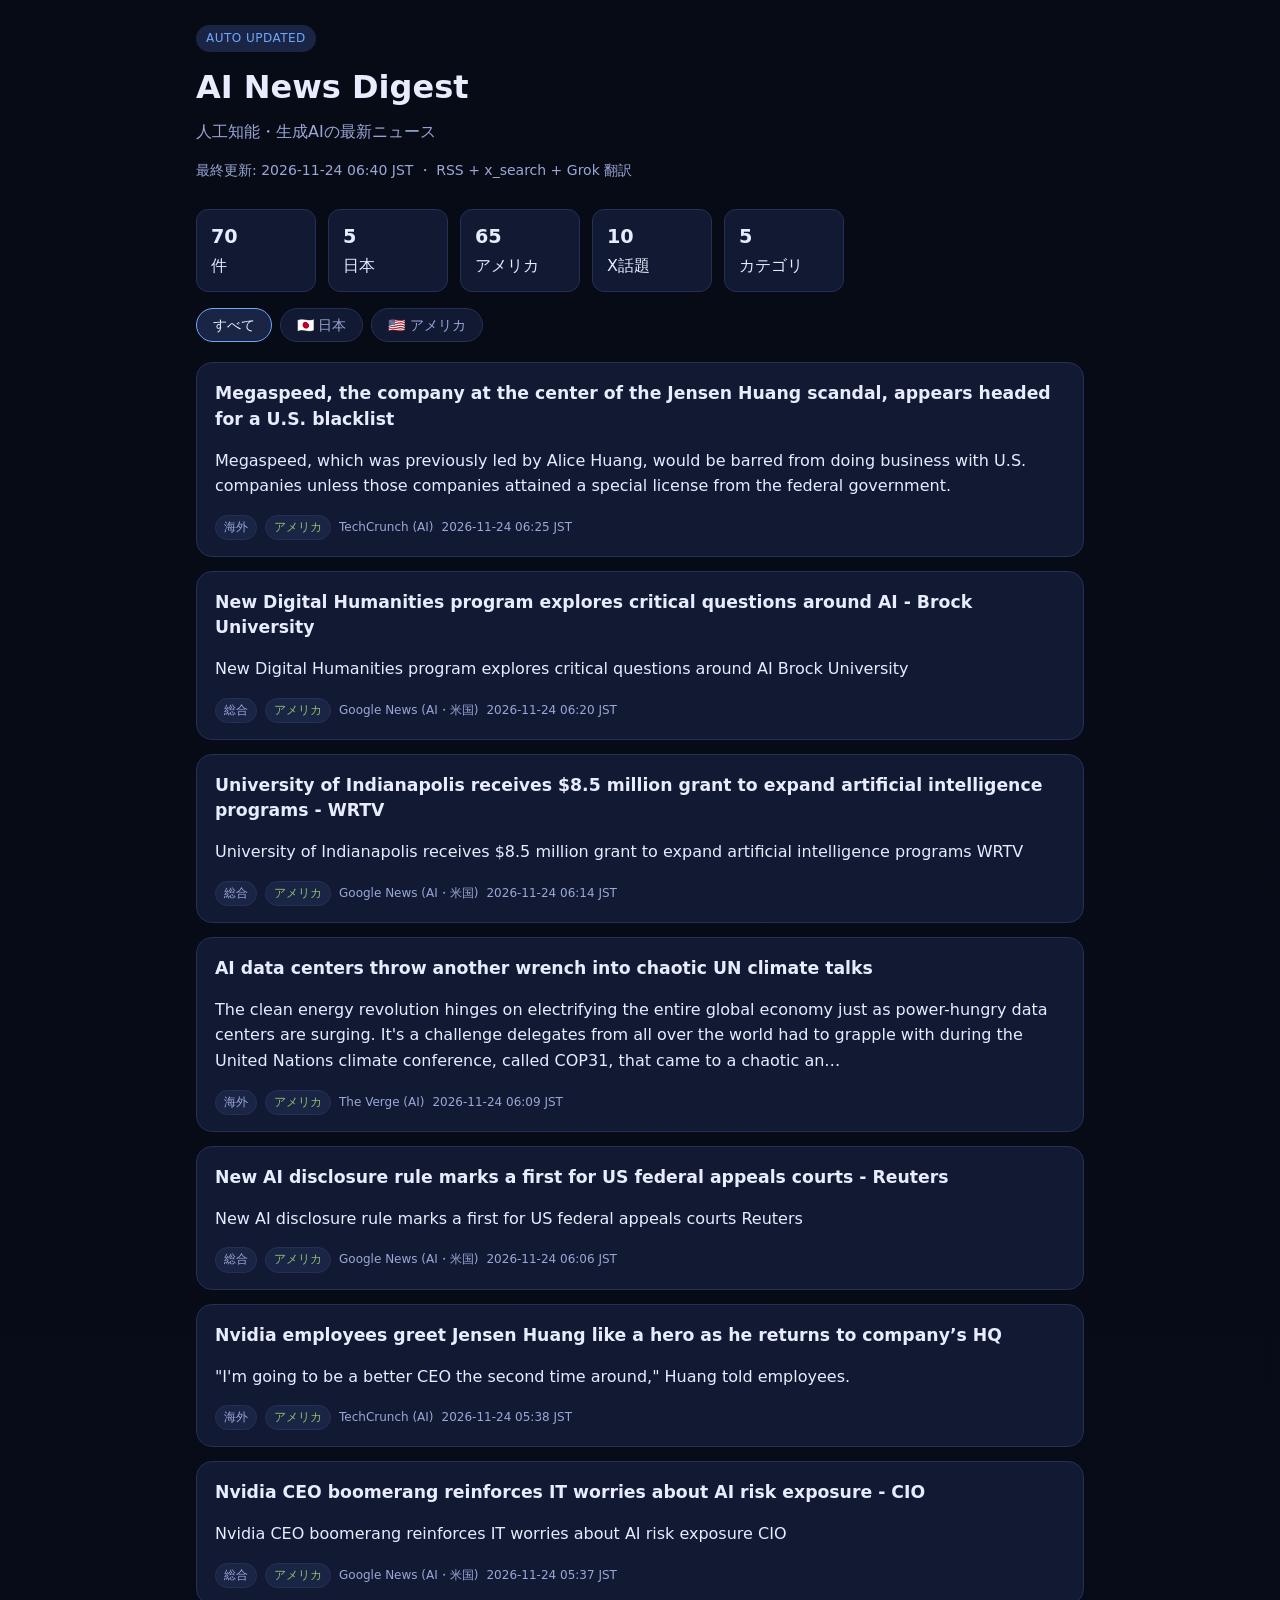
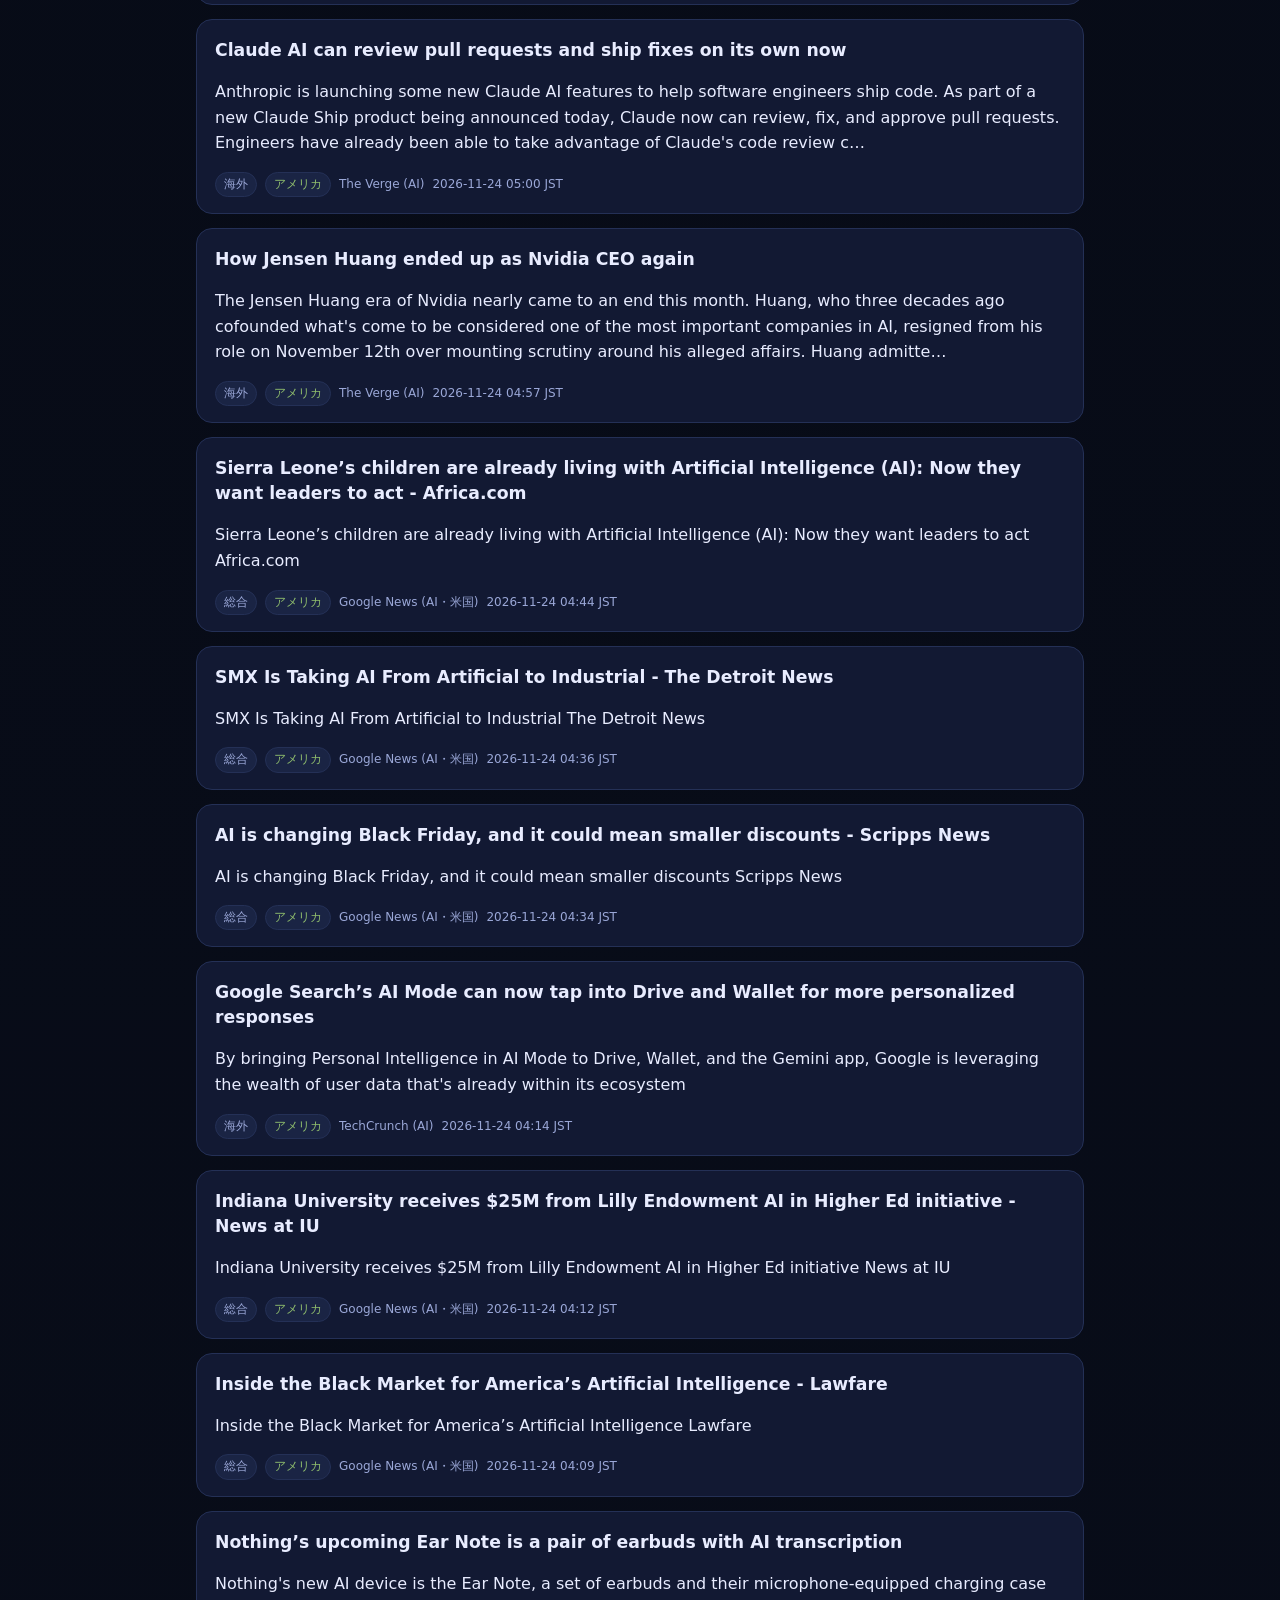
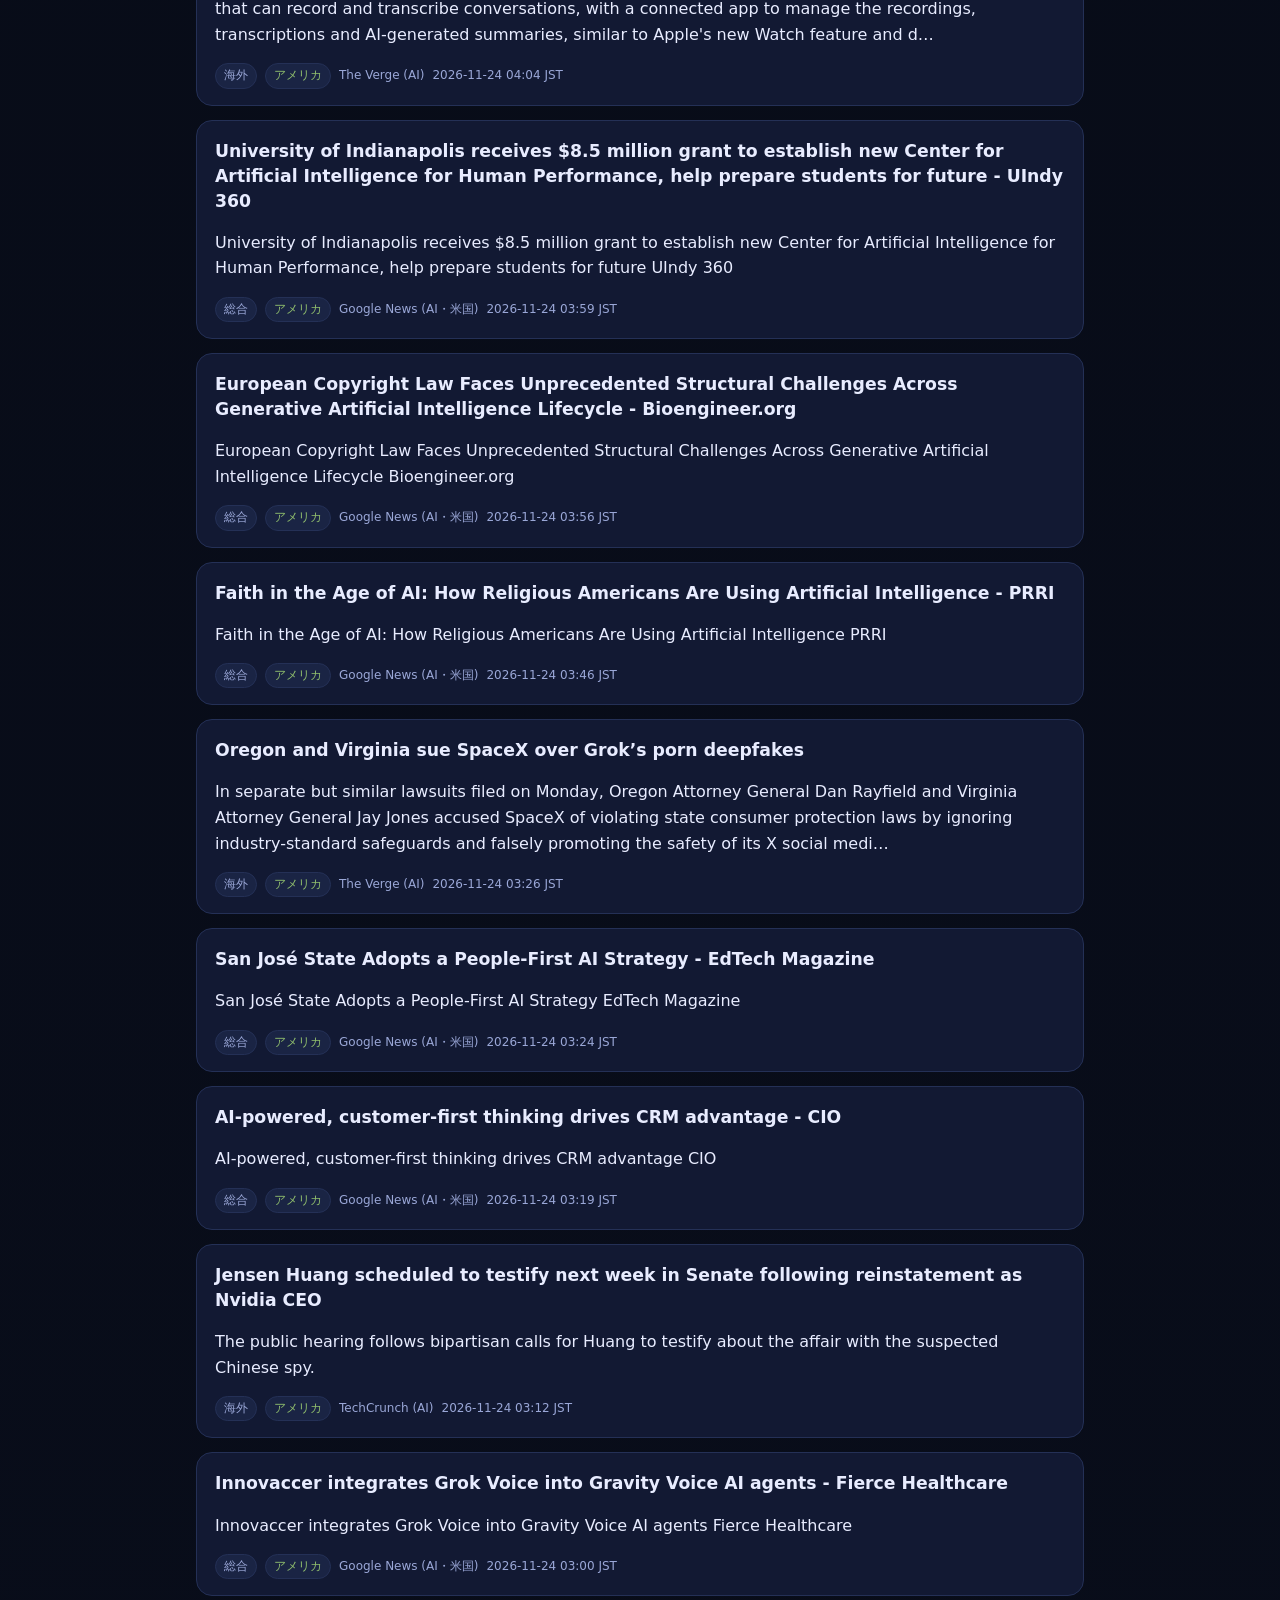
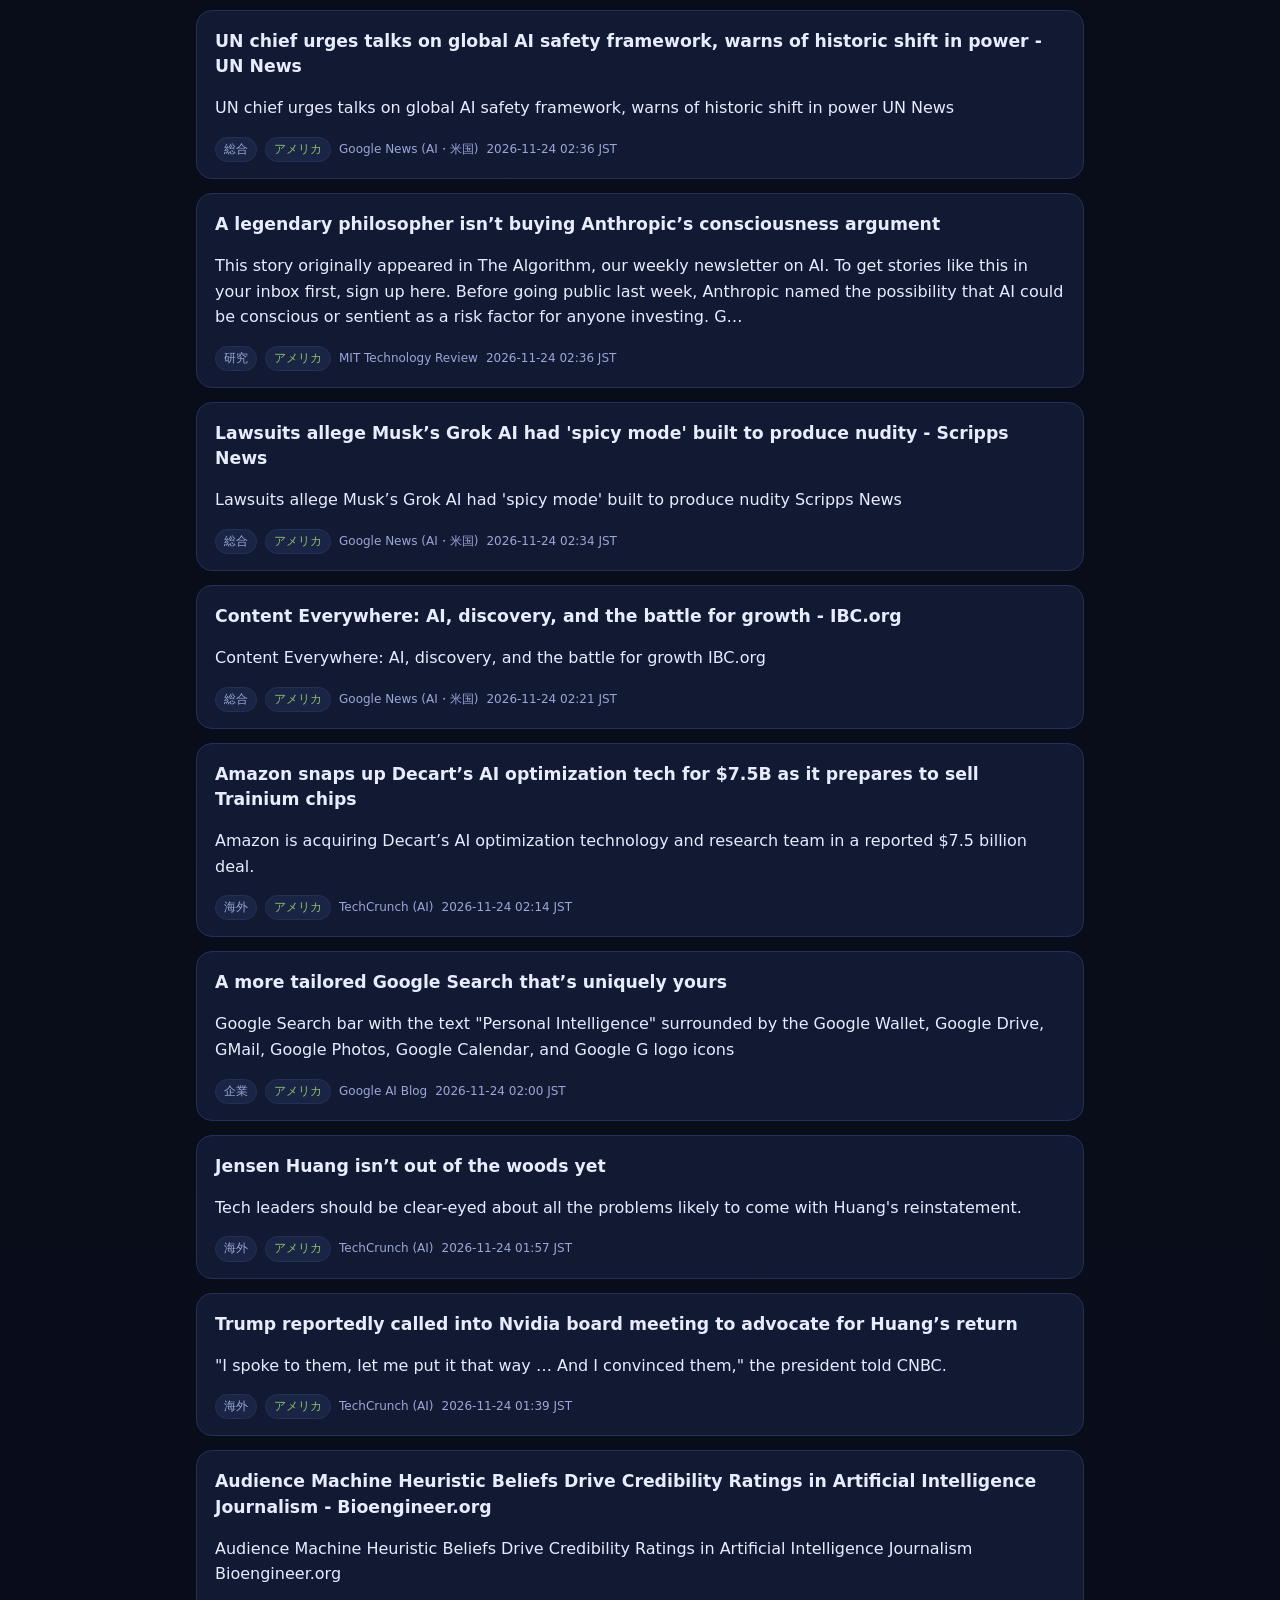
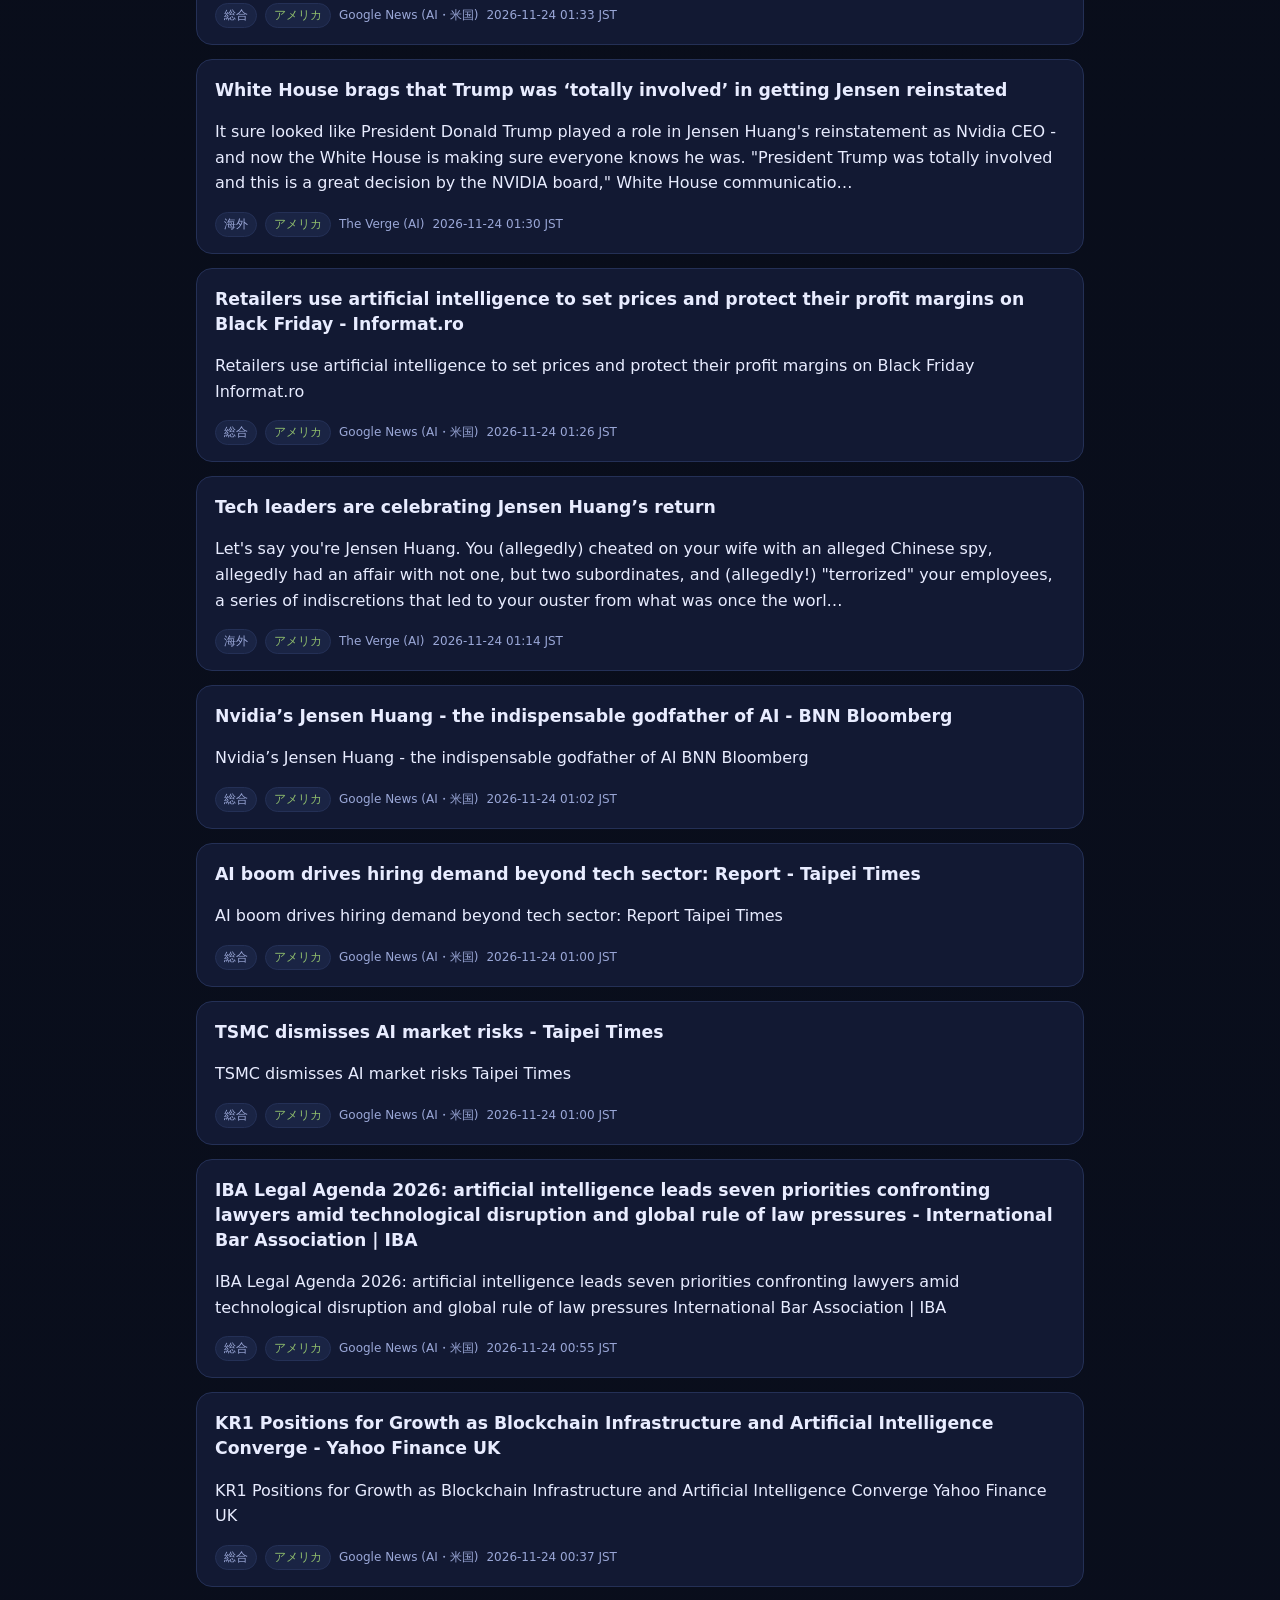
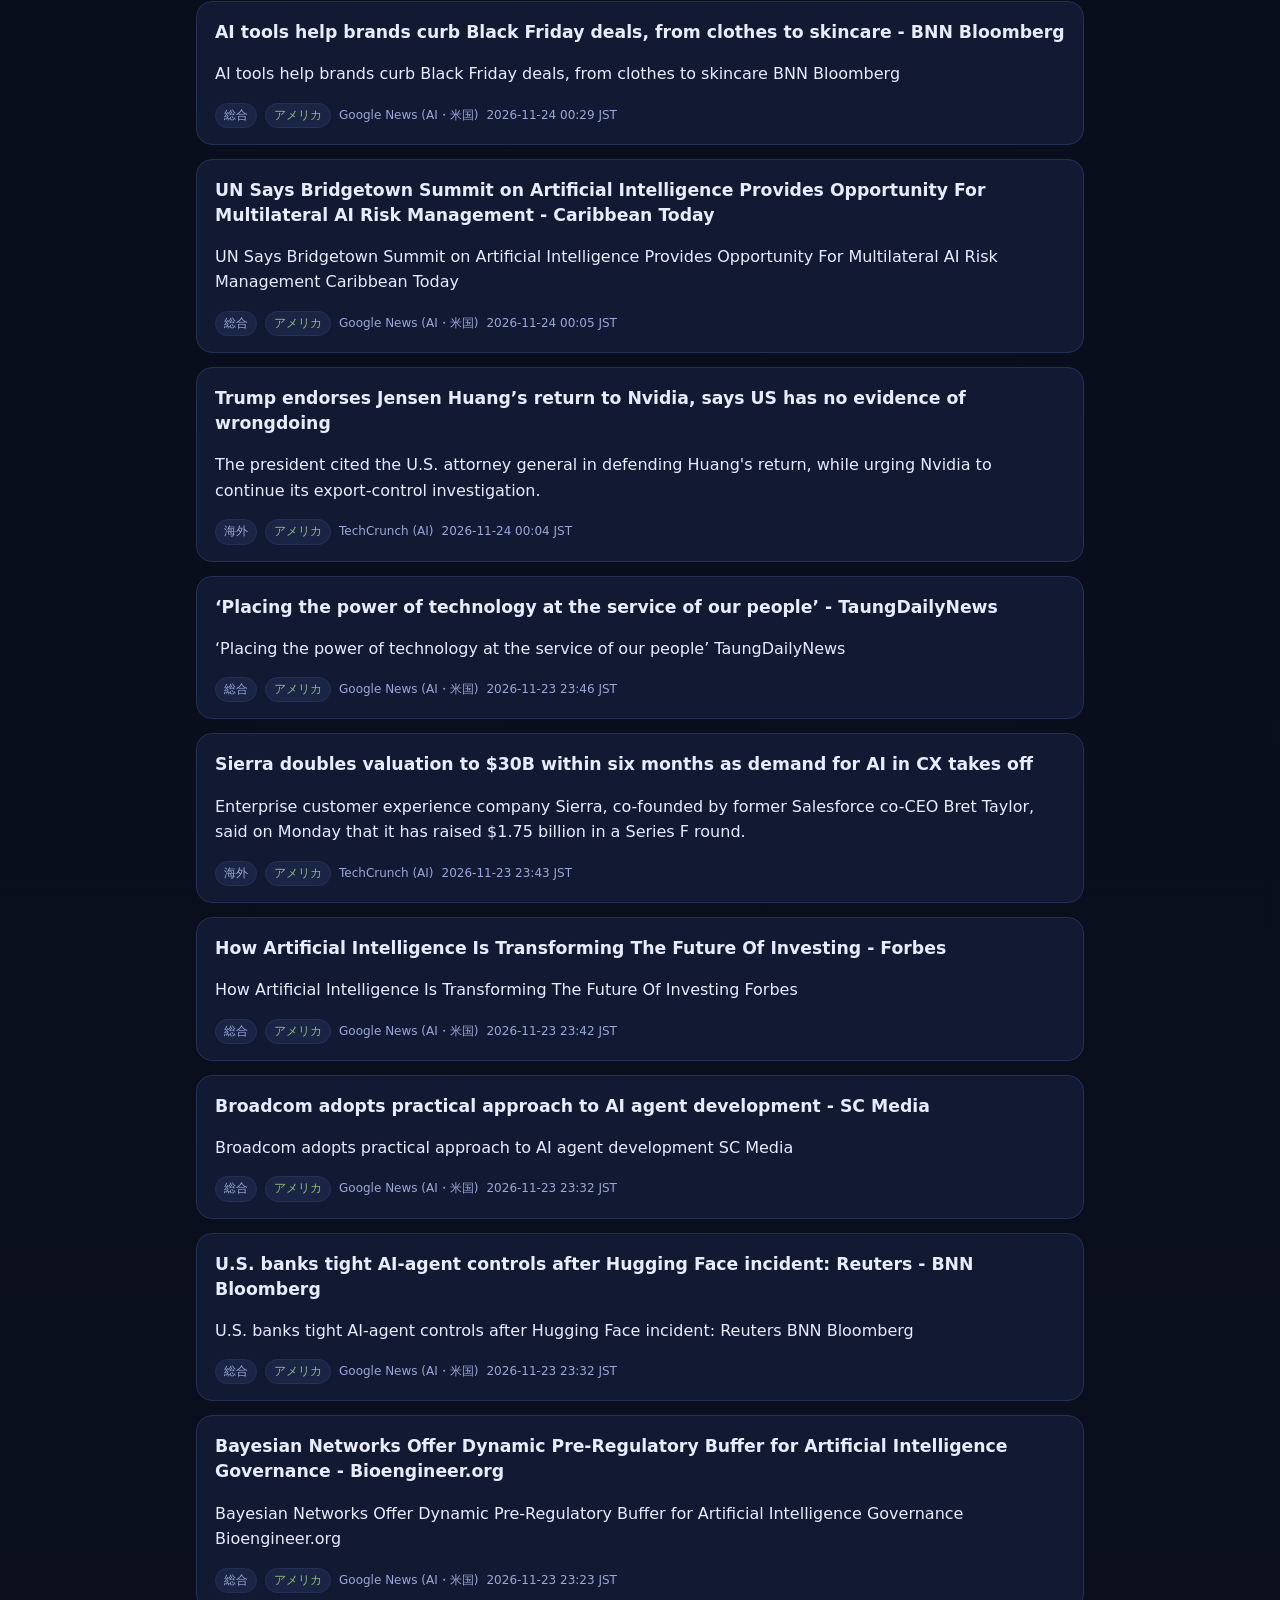
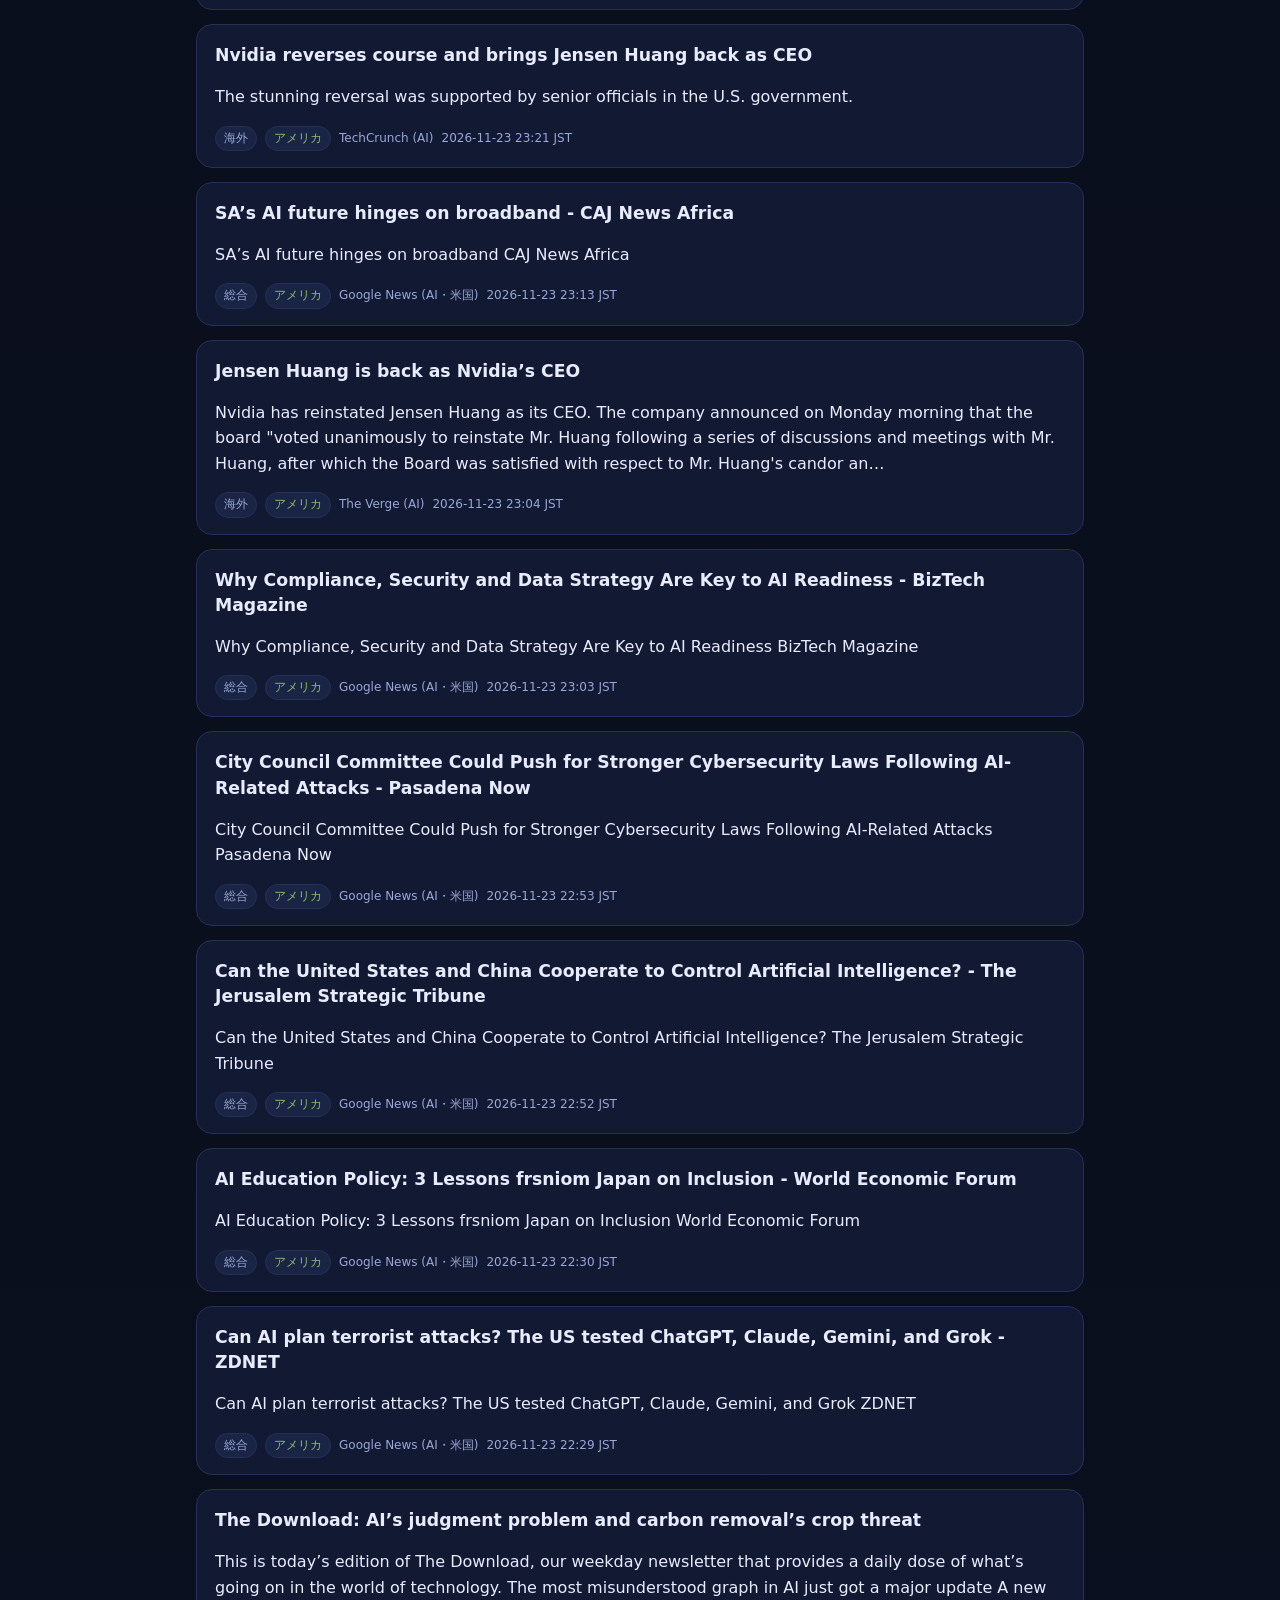
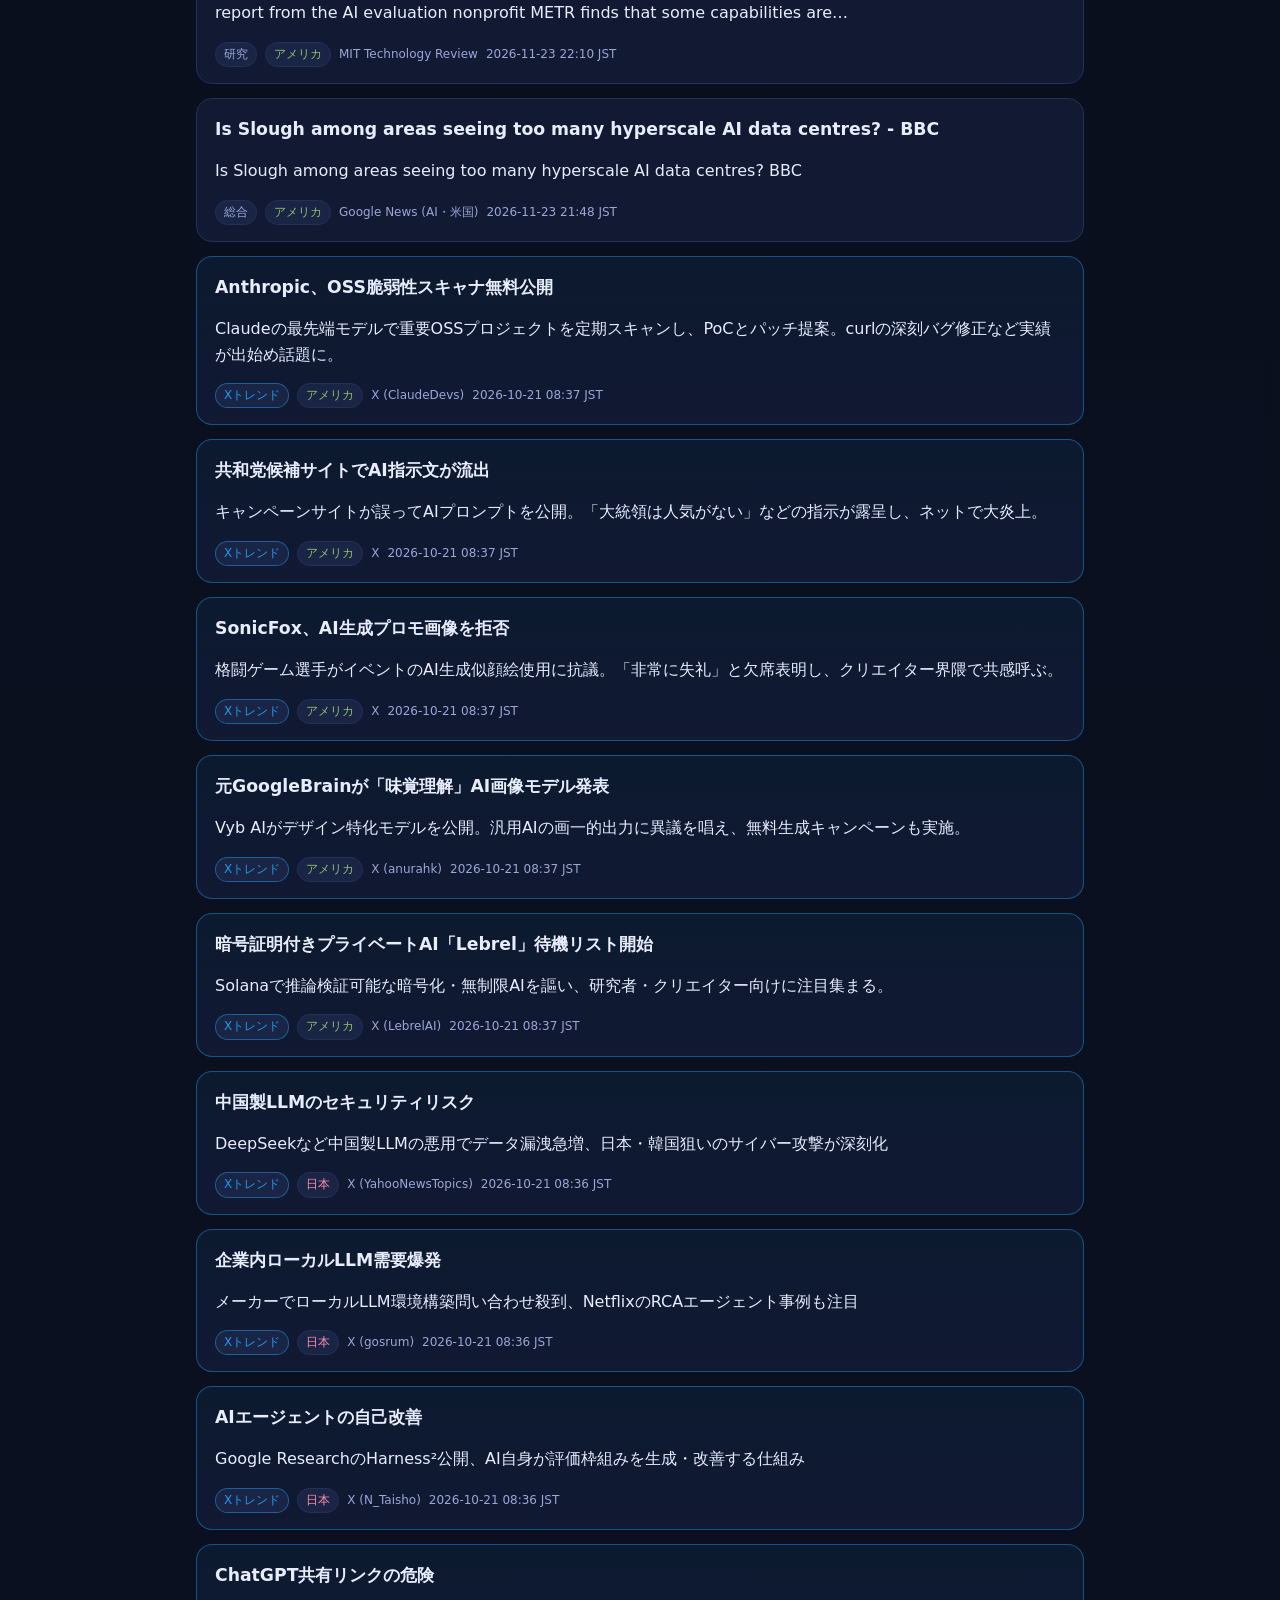
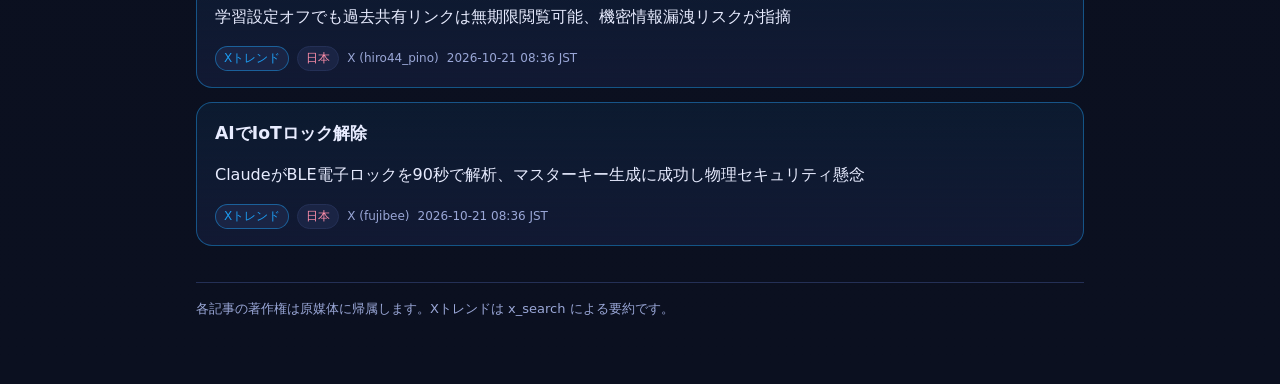
==== commit 37d00edf: "Update AI news digest Automated RSS build." ====
--- a/docs/index.html
+++ b/docs/index.html
@@ -13,14 +13,14 @@
       <span class="badge">AUTO UPDATED</span>
       <h1>AI News Digest</h1>
       <p class="subtitle">人工知能・生成AIの最新ニュース</p>
-      <p class="meta">最終更新: 2026-11-23 06:40 JST ・ RSS + x_search + Grok 翻訳</p>
+      <p class="meta">最終更新: 2026-11-24 06:40 JST ・ RSS + x_search + Grok 翻訳</p>
     </header>
     <section class="stats">
       <div class="stat"><strong>70</strong>件</div>
       <div class="stat"><strong>5</strong>日本</div>
       <div class="stat"><strong>65</strong>アメリカ</div>
       <div class="stat"><strong>10</strong>X話題</div>
-      <div class="stat"><strong>4</strong>カテゴリ</div>
+      <div class="stat"><strong>5</strong>カテゴリ</div>
     </section>
     <div class="tabs-shell">
       <nav class="tabs" role="tablist" aria-label="地域フィルタ">
@@ -31,663 +31,663 @@
     </div>
     <section class="grid" id="article-grid">
       <article class="card" data-region="usa">
-              <h2><a href="https://techcrunch.com/2026/11/22/openais-chief-scientist-has-thoughts-on-how-to-limit-ai-development/" target="_blank" rel="noopener noreferrer">OpenAI’s chief scientist has thoughts on how to limit AI development</a></h2>
-              
-              <p class="summary">To establish a speed limit on AI development, you need to agree on how to measure speed.</p>
-              <div class="row">
-                <span class="chip">海外</span>
-                <span class="chip chip-region-usa">アメリカ</span>
-                <span>TechCrunch (AI)</span>
-                <span>2026-11-23 06:14 JST</span>
-              </div>
-            </article>
-<article class="card" data-region="usa">
-              <h2><a href="https://news.google.com/rss/articles/[base64]?oc=5" target="_blank" rel="noopener noreferrer">Foreign policy shift to centre AI as attacks heat up - The Nightly</a></h2>
-              
-              <p class="summary">Foreign policy shift to centre AI as attacks heat up The Nightly</p>
-              <div class="row">
-                <span class="chip">総合</span>
-                <span class="chip chip-region-usa">アメリカ</span>
-                <span>Google News (AI・米国)</span>
-                <span>2026-11-23 04:47 JST</span>
-              </div>
-            </article>
-<article class="card" data-region="usa">
-              <h2><a href="https://news.google.com/rss/articles/CBMif0FVX3lxTE42MjA0aTlyU0pTdnc1M2tXUzRBREZjU29QbGV6OGpqT25PR1RNaVdrVEZPMDJ4NUJKcXZ6V2pzSVZGZHBLT183dEczOUs4dmpaLW1hWHUwUVM5NGpPUkNUTjFPZ3pVTDduMmhTS0ZIQzZFcnZrZE5HSTYtQjRhbUk?oc=5" target="_blank" rel="noopener noreferrer">RAF chief Sir Harv Smyth admits next generation of manned planes could be UK&#x27;s last amid drone advancements - LBC</a></h2>
-              
-              <p class="summary">RAF chief Sir Harv Smyth admits next generation of manned planes could be UK&#x27;s last amid drone advancements LBC</p>
-              <div class="row">
-                <span class="chip">総合</span>
-                <span class="chip chip-region-usa">アメリカ</span>
-                <span>Google News (AI・米国)</span>
-                <span>2026-11-23 04:05 JST</span>
-              </div>
-            </article>
-<article class="card" data-region="usa">
-              <h2><a href="https://news.google.com/rss/articles/[base64]?oc=5" target="_blank" rel="noopener noreferrer">Signal Is Blocking AI Agents From Reading Your Screen - Security Affairs</a></h2>
-              
-              <p class="summary">Signal Is Blocking AI Agents From Reading Your Screen Security Affairs</p>
-              <div class="row">
-                <span class="chip">総合</span>
-                <span class="chip chip-region-usa">アメリカ</span>
-                <span>Google News (AI・米国)</span>
-                <span>2026-11-23 03:33 JST</span>
-              </div>
-            </article>
-<article class="card" data-region="usa">
-              <h2><a href="https://techcrunch.com/2026/11/22/why-data-centers-are-at-the-center-of-the-big-tech-backlash/" target="_blank" rel="noopener noreferrer">Why data centers are at the center of the Big Tech backlash</a></h2>
-              
-              <p class="summary">Journalist Paris Marx unpacks his new book &quot;Hyperscale.&quot;</p>
-              <div class="row">
-                <span class="chip">海外</span>
-                <span class="chip chip-region-usa">アメリカ</span>
-                <span>TechCrunch (AI)</span>
-                <span>2026-11-23 03:08 JST</span>
-              </div>
-            </article>
-<article class="card" data-region="usa">
-              <h2><a href="https://news.google.com/rss/articles/[base64]?oc=5" target="_blank" rel="noopener noreferrer">When Elon Musk warned about the dangers of AI - Le Monde.fr</a></h2>
-              
-              <p class="summary">When Elon Musk warned about the dangers of AI Le Monde.fr</p>
-              <div class="row">
-                <span class="chip">総合</span>
-                <span class="chip chip-region-usa">アメリカ</span>
-                <span>Google News (AI・米国)</span>
-                <span>2026-11-23 03:00 JST</span>
-              </div>
-            </article>
-<article class="card" data-region="usa">
-              <h2><a href="https://www.theverge.com/games/1039770/binding-of-isaac-ai-music" target="_blank" rel="noopener noreferrer">Binding of Isaac developer removes AI music from Repentance Plus</a></h2>
-              
-              <p class="summary">The Binding of Isaac: Repentance Plus has spent the last few days getting review-bombed on Steam after it was discovered that a particular segment of the game used AI music. Reddit user ShweetsStuff discovered the songs used during a Grand Theft Auto-themed section. They found se…</p>
+              <h2><a href="https://techcrunch.com/2026/11/23/megaspeed-the-company-at-the-center-of-the-jensen-huang-scandal-appears-headed-for-a-u-s-blacklist/" target="_blank" rel="noopener noreferrer">Megaspeed, the company at the center of the Jensen Huang scandal, appears headed for a U.S. blacklist</a></h2>
+              
+              <p class="summary">Megaspeed, which was previously led by Alice Huang, would be barred from doing business with U.S. companies unless those companies attained a special license from the federal government.</p>
+              <div class="row">
+                <span class="chip">海外</span>
+                <span class="chip chip-region-usa">アメリカ</span>
+                <span>TechCrunch (AI)</span>
+                <span>2026-11-24 06:25 JST</span>
+              </div>
+            </article>
+<article class="card" data-region="usa">
+              <h2><a href="https://news.google.com/rss/articles/[base64]?oc=5" target="_blank" rel="noopener noreferrer">New Digital Humanities program explores critical questions around AI - Brock University</a></h2>
+              
+              <p class="summary">New Digital Humanities program explores critical questions around AI Brock University</p>
+              <div class="row">
+                <span class="chip">総合</span>
+                <span class="chip chip-region-usa">アメリカ</span>
+                <span>Google News (AI・米国)</span>
+                <span>2026-11-24 06:20 JST</span>
+              </div>
+            </article>
+<article class="card" data-region="usa">
+              <h2><a href="https://news.google.com/rss/articles/[base64]?oc=5" target="_blank" rel="noopener noreferrer">University of Indianapolis receives $8.5 million grant to expand artificial intelligence programs - WRTV</a></h2>
+              
+              <p class="summary">University of Indianapolis receives $8.5 million grant to expand artificial intelligence programs WRTV</p>
+              <div class="row">
+                <span class="chip">総合</span>
+                <span class="chip chip-region-usa">アメリカ</span>
+                <span>Google News (AI・米国)</span>
+                <span>2026-11-24 06:14 JST</span>
+              </div>
+            </article>
+<article class="card" data-region="usa">
+              <h2><a href="https://www.theverge.com/science/1040497/ai-data-centers-electricity-un-climate-summit" target="_blank" rel="noopener noreferrer">AI data centers throw another wrench into chaotic UN climate talks</a></h2>
+              
+              <p class="summary">The clean energy revolution hinges on electrifying the entire global economy just as power-hungry data centers are surging. It&#x27;s a challenge delegates from all over the world had to grapple with during the United Nations climate conference, called COP31, that came to a chaotic an…</p>
               <div class="row">
                 <span class="chip">海外</span>
                 <span class="chip chip-region-usa">アメリカ</span>
                 <span>The Verge (AI)</span>
-                <span>2026-11-23 02:25 JST</span>
-              </div>
-            </article>
-<article class="card" data-region="usa">
-              <h2><a href="https://news.google.com/rss/articles/[base64]?oc=5" target="_blank" rel="noopener noreferrer">Algo Rhythm: As AI risks mount, 2027 set to reshape cybersecurity budgets - Business Standard</a></h2>
-              
-              <p class="summary">Algo Rhythm: As AI risks mount, 2027 set to reshape cybersecurity budgets Business Standard</p>
-              <div class="row">
-                <span class="chip">総合</span>
-                <span class="chip chip-region-usa">アメリカ</span>
-                <span>Google News (AI・米国)</span>
-                <span>2026-11-23 01:27 JST</span>
-              </div>
-            </article>
-<article class="card" data-region="usa">
-              <h2><a href="https://news.google.com/rss/articles/[base64]?oc=5" target="_blank" rel="noopener noreferrer">Are We Subjects or Objects? Bosnia, the Bosniaks, Zionism and Artificial Intelligence - Islamic Human Rights Commission</a></h2>
-              
-              <p class="summary">Are We Subjects or Objects? Bosnia, the Bosniaks, Zionism and Artificial Intelligence Islamic Human Rights Commission</p>
-              <div class="row">
-                <span class="chip">総合</span>
-                <span class="chip chip-region-usa">アメリカ</span>
-                <span>Google News (AI・米国)</span>
-                <span>2026-11-23 01:09 JST</span>
-              </div>
-            </article>
-<article class="card" data-region="usa">
-              <h2><a href="https://news.google.com/rss/articles/[base64]?oc=5" target="_blank" rel="noopener noreferrer">Has AI solved the Riemann hypothesis? Claim rocks 200th birthday event in China - South China Morning Post</a></h2>
-              
-              <p class="summary">Has AI solved the Riemann hypothesis? Claim rocks 200th birthday event in China South China Morning Post</p>
-              <div class="row">
-                <span class="chip">総合</span>
-                <span class="chip chip-region-usa">アメリカ</span>
-                <span>Google News (AI・米国)</span>
-                <span>2026-11-23 01:01 JST</span>
-              </div>
-            </article>
-<article class="card" data-region="usa">
-              <h2><a href="https://news.google.com/rss/articles/CBMieEFVX3lxTE9wa3pzQ2o1UXJQQTFCWWI0OFRrUDkzZ3hkLURndS1WalFPcnk2QnhrY2V3N00tY05sazVXT19TODhOdHd6YUduVEpEQjdybUpjMElOZjlfU1lIdmJUM01hZUg0YXptVU1QQUg5aXhBWmJWUGNITEVMRA?oc=5" target="_blank" rel="noopener noreferrer">S Korean minister resigns amid AI cheating scandal - Taipei Times</a></h2>
-              
-              <p class="summary">S Korean minister resigns amid AI cheating scandal Taipei Times</p>
-              <div class="row">
-                <span class="chip">総合</span>
-                <span class="chip chip-region-usa">アメリカ</span>
-                <span>Google News (AI・米国)</span>
-                <span>2026-11-23 01:00 JST</span>
-              </div>
-            </article>
-<article class="card" data-region="usa">
-              <h2><a href="https://news.google.com/rss/articles/CBMidkFVX3lxTE9nTlp4Zml6NVVLYXFiUVFYUERvTWFjbnh2NjdjRkNNRVpMa2NRaVlzNkswV0lzcUNhTGVKX3ZEaXczaUQ0YlRlbEFrUjY3a01ReElhS1B6eWRsVko5X0ZDZzJ0Z1hQYTNLQm95T2cwdVZMZE93VlE?oc=5" target="_blank" rel="noopener noreferrer">Taiwan banks deploy AI to prevent cyberattacks - Taipei Times</a></h2>
-              
-              <p class="summary">Taiwan banks deploy AI to prevent cyberattacks Taipei Times</p>
-              <div class="row">
-                <span class="chip">総合</span>
-                <span class="chip chip-region-usa">アメリカ</span>
-                <span>Google News (AI・米国)</span>
-                <span>2026-11-23 01:00 JST</span>
-              </div>
-            </article>
-<article class="card" data-region="usa">
-              <h2><a href="https://news.google.com/rss/articles/[base64]?oc=5" target="_blank" rel="noopener noreferrer">Morocco explores cooperation with Oracle on cloud computing and artificial intelligence - Tech Review Africa</a></h2>
-              
-              <p class="summary">Morocco explores cooperation with Oracle on cloud computing and artificial intelligence Tech Review Africa</p>
-              <div class="row">
-                <span class="chip">総合</span>
-                <span class="chip chip-region-usa">アメリカ</span>
-                <span>Google News (AI・米国)</span>
-                <span>2026-11-22 23:18 JST</span>
-              </div>
-            </article>
-<article class="card" data-region="usa">
-              <h2><a href="https://news.google.com/rss/articles/[base64]?oc=5" target="_blank" rel="noopener noreferrer">Libya deploys artificial intelligence to accelerate agenda 2063 implementation - Tech Review Africa</a></h2>
-              
-              <p class="summary">Libya deploys artificial intelligence to accelerate agenda 2063 implementation Tech Review Africa</p>
-              <div class="row">
-                <span class="chip">総合</span>
-                <span class="chip chip-region-usa">アメリカ</span>
-                <span>Google News (AI・米国)</span>
-                <span>2026-11-22 22:33 JST</span>
-              </div>
-            </article>
-<article class="card" data-region="usa">
-              <h2><a href="https://www.theverge.com/column/1039139/vibe-coding-gadgets-tv-camera" target="_blank" rel="noopener noreferrer">The vibe-coding revolution is coming to all the gadgets</a></h2>
-              
-              <p class="summary">This is The Stepback, a weekly newsletter breaking down one essential story from the tech world. For more on the vibe-hacking of everything, follow David Pierce. The Stepback arrives in our subscribers&#x27; inboxes on Sunday at 8AM ET. Opt in for The Stepback here. How it started Lik…</p>
+                <span>2026-11-24 06:09 JST</span>
+              </div>
+            </article>
+<article class="card" data-region="usa">
+              <h2><a href="https://news.google.com/rss/articles/[base64]?oc=5" target="_blank" rel="noopener noreferrer">New AI disclosure rule marks a first for US federal appeals courts - Reuters</a></h2>
+              
+              <p class="summary">New AI disclosure rule marks a first for US federal appeals courts Reuters</p>
+              <div class="row">
+                <span class="chip">総合</span>
+                <span class="chip chip-region-usa">アメリカ</span>
+                <span>Google News (AI・米国)</span>
+                <span>2026-11-24 06:06 JST</span>
+              </div>
+            </article>
+<article class="card" data-region="usa">
+              <h2><a href="https://techcrunch.com/2026/11/23/nvidia-employees-greet-jensen-huang-like-a-hero-as-he-returns-to-companys-hq/" target="_blank" rel="noopener noreferrer">Nvidia employees greet Jensen Huang like a hero as he returns to company’s HQ</a></h2>
+              
+              <p class="summary">&quot;I&#x27;m going to be a better CEO the second time around,&quot; Huang told employees.</p>
+              <div class="row">
+                <span class="chip">海外</span>
+                <span class="chip chip-region-usa">アメリカ</span>
+                <span>TechCrunch (AI)</span>
+                <span>2026-11-24 05:38 JST</span>
+              </div>
+            </article>
+<article class="card" data-region="usa">
+              <h2><a href="https://news.google.com/rss/articles/[base64]?oc=5" target="_blank" rel="noopener noreferrer">Nvidia CEO boomerang reinforces IT worries about AI risk exposure - CIO</a></h2>
+              
+              <p class="summary">Nvidia CEO boomerang reinforces IT worries about AI risk exposure CIO</p>
+              <div class="row">
+                <span class="chip">総合</span>
+                <span class="chip chip-region-usa">アメリカ</span>
+                <span>Google News (AI・米国)</span>
+                <span>2026-11-24 05:37 JST</span>
+              </div>
+            </article>
+<article class="card" data-region="usa">
+              <h2><a href="https://www.theverge.com/ai-artificial-intelligence/1040134/anthropic-claude-ship-ai-pull-requests" target="_blank" rel="noopener noreferrer">Claude AI can review pull requests and ship fixes on its own now</a></h2>
+              
+              <p class="summary">Anthropic is launching some new Claude AI features to help software engineers ship code. As part of a new Claude Ship product being announced today, Claude now can review, fix, and approve pull requests. Engineers have already been able to take advantage of Claude&#x27;s code review c…</p>
               <div class="row">
                 <span class="chip">海外</span>
                 <span class="chip chip-region-usa">アメリカ</span>
                 <span>The Verge (AI)</span>
-                <span>2026-11-22 22:00 JST</span>
-              </div>
-            </article>
-<article class="card" data-region="usa">
-              <h2><a href="https://news.google.com/rss/articles/[base64]?oc=5" target="_blank" rel="noopener noreferrer">Ex-Google engineer says he believes right now it looks like humans don’t have more than 10 years on the c - The Times of India</a></h2>
-              
-              <p class="summary">Ex-Google engineer says he believes right now it looks like humans don’t have more than 10 years on the c The Times of India</p>
-              <div class="row">
-                <span class="chip">総合</span>
-                <span class="chip chip-region-usa">アメリカ</span>
-                <span>Google News (AI・米国)</span>
-                <span>2026-11-22 21:06 JST</span>
-              </div>
-            </article>
-<article class="card" data-region="usa">
-              <h2><a href="https://news.google.com/rss/articles/[base64]?oc=5" target="_blank" rel="noopener noreferrer">Artificial intelligence gains strength in jihadism: the Civil Guard arrests four people for spreading jihadist content and using AI to radicalize on networks - El Constitucional</a></h2>
-              
-              <p class="summary">Artificial intelligence gains strength in jihadism: the Civil Guard arrests four people for spreading jihadist content and using AI to radicalize on networks El Constitucional</p>
-              <div class="row">
-                <span class="chip">総合</span>
-                <span class="chip chip-region-usa">アメリカ</span>
-                <span>Google News (AI・米国)</span>
-                <span>2026-11-22 20:16 JST</span>
-              </div>
-            </article>
-<article class="card" data-region="usa">
-              <h2><a href="https://news.google.com/rss/articles/[base64]?oc=5" target="_blank" rel="noopener noreferrer">Dev squeezes an AI language model onto a floppy for 486DX and Pentium PC stalwarts — Tiny 2.1 needs 540KB of memory and speaks via PC speaker, is a question-answering transformer with 367K parameters - Tom&#x27;s Hardware</a></h2>
-              
-              <p class="summary">Dev squeezes an AI language model onto a floppy for 486DX and Pentium PC stalwarts — Tiny 2.1 needs 540KB of memory and speaks via PC speaker, is a question-answering transformer with 367K parameters Tom&#x27;s Hardware</p>
-              <div class="row">
-                <span class="chip">総合</span>
-                <span class="chip chip-region-usa">アメリカ</span>
-                <span>Google News (AI・米国)</span>
-                <span>2026-11-22 20:00 JST</span>
-              </div>
-            </article>
-<article class="card" data-region="usa">
-              <h2><a href="https://news.google.com/rss/articles/[base64]?oc=5" target="_blank" rel="noopener noreferrer">41.6% of Berkshire Hathaway&#x27;s $358 Billion Portfolio Is Parked in 3 Artificial Intelligence (AI) Stocks - The Motley Fool</a></h2>
-              
-              <p class="summary">41.6% of Berkshire Hathaway&#x27;s $358 Billion Portfolio Is Parked in 3 Artificial Intelligence (AI) Stocks The Motley Fool</p>
-              <div class="row">
-                <span class="chip">総合</span>
-                <span class="chip chip-region-usa">アメリカ</span>
-                <span>Google News (AI・米国)</span>
-                <span>2026-11-22 19:51 JST</span>
-              </div>
-            </article>
-<article class="card" data-region="usa">
-              <h2><a href="https://news.google.com/rss/articles/[base64]?oc=5" target="_blank" rel="noopener noreferrer">Huawei launches OSTA Xingmang sub-brand, with first HarmonyOS AI phone starting at 5,699 yuan - 联合早报</a></h2>
-              
-              <p class="summary">Huawei launches OSTA Xingmang sub-brand, with first HarmonyOS AI phone starting at 5,699 yuan 联合早报</p>
-              <div class="row">
-                <span class="chip">総合</span>
-                <span class="chip chip-region-usa">アメリカ</span>
-                <span>Google News (AI・米国)</span>
-                <span>2026-11-22 19:15 JST</span>
-              </div>
-            </article>
-<article class="card" data-region="usa">
-              <h2><a href="https://news.google.com/rss/articles/[base64]?oc=5" target="_blank" rel="noopener noreferrer">NATO faces sovereignty dilemma as militaries rely on private tech, AI - France 24</a></h2>
-              
-              <p class="summary">NATO faces sovereignty dilemma as militaries rely on private tech, AI France 24</p>
-              <div class="row">
-                <span class="chip">総合</span>
-                <span class="chip chip-region-usa">アメリカ</span>
-                <span>Google News (AI・米国)</span>
-                <span>2026-11-22 18:34 JST</span>
-              </div>
-            </article>
-<article class="card" data-region="usa">
-              <h2><a href="https://news.google.com/rss/articles/[base64]?oc=5" target="_blank" rel="noopener noreferrer">Nvidia Just Delivered Incredible Results. Buy This Artificial Intelligence (AI) Stock Instead If You’re Still Worried About the Semiconductor Giant’s Future - Yahoo Finance</a></h2>
-              
-              <p class="summary">Nvidia Just Delivered Incredible Results. Buy This Artificial Intelligence (AI) Stock Instead If You’re Still Worried About the Semiconductor Giant’s Future Yahoo Finance</p>
-              <div class="row">
-                <span class="chip">総合</span>
-                <span class="chip chip-region-usa">アメリカ</span>
-                <span>Google News (AI・米国)</span>
-                <span>2026-11-22 18:34 JST</span>
-              </div>
-            </article>
-<article class="card" data-region="usa">
-              <h2><a href="https://news.google.com/rss/articles/[base64]?oc=5" target="_blank" rel="noopener noreferrer">Global human rights figures came together at Rappler’s Social Good Summit to emphasize the importance of collective action and community in fighting modern crises worsened by the threats of artificial intelligence (AI). - Facebook</a></h2>
-              
-              <p class="summary">Global human rights figures came together at Rappler’s Social Good Summit to emphasize the importance of collective action and community in fighting modern crises worsened by the threats of artificial intelligence (AI). Facebook</p>
-              <div class="row">
-                <span class="chip">総合</span>
-                <span class="chip chip-region-usa">アメリカ</span>
-                <span>Google News (AI・米国)</span>
-                <span>2026-11-22 18:19 JST</span>
-              </div>
-            </article>
-<article class="card" data-region="usa">
-              <h2><a href="https://news.google.com/rss/articles/[base64]?oc=5" target="_blank" rel="noopener noreferrer">SA eyes R100m venture capital fund to support AI start-ups - South African Government News Agency</a></h2>
-              
-              <p class="summary">SA eyes R100m venture capital fund to support AI start-ups South African Government News Agency</p>
-              <div class="row">
-                <span class="chip">総合</span>
-                <span class="chip chip-region-usa">アメリカ</span>
-                <span>Google News (AI・米国)</span>
-                <span>2026-11-22 18:18 JST</span>
-              </div>
-            </article>
-<article class="card" data-region="usa">
-              <h2><a href="https://news.google.com/rss/articles/[base64]?oc=5" target="_blank" rel="noopener noreferrer">Nvidia Just Delivered Incredible Results. Buy This Artificial Intelligence (AI) Stock Instead If You’re Still Worried About the Semiconductor Giant’s Future - The Motley Fool</a></h2>
-              
-              <p class="summary">Nvidia Just Delivered Incredible Results. Buy This Artificial Intelligence (AI) Stock Instead If You’re Still Worried About the Semiconductor Giant’s Future The Motley Fool</p>
-              <div class="row">
-                <span class="chip">総合</span>
-                <span class="chip chip-region-usa">アメリカ</span>
-                <span>Google News (AI・米国)</span>
-                <span>2026-11-22 18:14 JST</span>
-              </div>
-            </article>
-<article class="card" data-region="usa">
-              <h2><a href="https://news.google.com/rss/articles/[base64]?oc=5" target="_blank" rel="noopener noreferrer">Letter to the editor: Tax worker displacement due to AI - Pittsburgh Post-Gazette</a></h2>
-              
-              <p class="summary">Letter to the editor: Tax worker displacement due to AI Pittsburgh Post-Gazette</p>
-              <div class="row">
-                <span class="chip">総合</span>
-                <span class="chip chip-region-usa">アメリカ</span>
-                <span>Google News (AI・米国)</span>
-                <span>2026-11-22 18:00 JST</span>
-              </div>
-            </article>
-<article class="card" data-region="usa">
-              <h2><a href="https://news.google.com/rss/articles/CBMiUkFVX3lxTE9HX1ZrWWk4S2x5SlZud1A1WUFxZi1EZHBudjE1RkNoXzlHRlEtTDhxUEt6SGdDeVN6eXZ4Z25MQ2hDSWpMU2oxQmlsUzF4X05ib3c?oc=5" target="_blank" rel="noopener noreferrer">Mr. A, in his 30s, recently ordered a product from a shopping mall using an artificial intelligence - 매일경제</a></h2>
-              
-              <p class="summary">Mr. A, in his 30s, recently ordered a product from a shopping mall using an artificial intelligence 매일경제</p>
-              <div class="row">
-                <span class="chip">総合</span>
-                <span class="chip chip-region-usa">アメリカ</span>
-                <span>Google News (AI・米国)</span>
-                <span>2026-11-22 17:35 JST</span>
-              </div>
-            </article>
-<article class="card" data-region="usa">
-              <h2><a href="https://news.google.com/rss/articles/CBMiT0FVX3lxTFB1cGsway1YSkZpdkJsR3ZIYVhkLWdqRmtpUzNEM3JCakZLODc1a3Rmd21ZRUJYdldkbVU1YnNfTWFfNDhGN2Z4M1ZZcmNiVmc?oc=5" target="_blank" rel="noopener noreferrer">Following the recent plunge in Nvidia, which was leading the artificial intelligence (AI) industry - 매일경제</a></h2>
-              
-              <p class="summary">Following the recent plunge in Nvidia, which was leading the artificial intelligence (AI) industry 매일경제</p>
-              <div class="row">
-                <span class="chip">総合</span>
-                <span class="chip chip-region-usa">アメリカ</span>
-                <span>Google News (AI・米国)</span>
-                <span>2026-11-22 17:34 JST</span>
-              </div>
-            </article>
-<article class="card" data-region="usa">
-              <h2><a href="https://news.google.com/rss/articles/CBMiT0FVX3lxTE1xNUt5QTItLWV5eFprbmZadlY1TnhISWFZVUtfZl8zTHI2SzVNVDU2WldlcHd5S0tRRmx5cW5hcWVjT1NuVFZMSVZIVFZhckU?oc=5" target="_blank" rel="noopener noreferrer">As artificial intelligence (AI) bubble vigilance continued, semiconductor stocks were dumped on the - 매일경제</a></h2>
-              
-              <p class="summary">As artificial intelligence (AI) bubble vigilance continued, semiconductor stocks were dumped on the 매일경제</p>
-              <div class="row">
-                <span class="chip">総合</span>
-                <span class="chip chip-region-usa">アメリカ</span>
-                <span>Google News (AI・米国)</span>
-                <span>2026-11-22 17:34 JST</span>
-              </div>
-            </article>
-<article class="card" data-region="usa">
-              <h2><a href="https://news.google.com/rss/articles/CBMiU0FVX3lxTE5vYk5jTnVkLWdtcXl0VEV2T3NtVlhBTEJfdGVORGl0WHVnbS1FSkp0dTBkYnhHR1NQVEJEVktOWmZYMlRuU2ExMlRiNlZ5Z2llN2VV?oc=5" target="_blank" rel="noopener noreferrer">President Lee Jae Myung visited the construction site of the SK Artificial Intelligence Data Center - 매일경제</a></h2>
-              
-              <p class="summary">President Lee Jae Myung visited the construction site of the SK Artificial Intelligence Data Center 매일경제</p>
-              <div class="row">
-                <span class="chip">総合</span>
-                <span class="chip chip-region-usa">アメリカ</span>
-                <span>Google News (AI・米国)</span>
-                <span>2026-11-22 17:18 JST</span>
-              </div>
-            </article>
-<article class="card" data-region="usa">
-              <h2><a href="https://news.google.com/rss/articles/CBMiWkFVX3lxTE9SZHlscUg0emp1bTFsMkRLNEVVdVF4QURkaWVMSk55MUNPTjJ6eklxcHIwSzlCSEw4elRHSlp3emExdFV4blE2SHlza1k3T0MwUklqRlR2cGcxUQ?oc=5" target="_blank" rel="noopener noreferrer">Artificial intelligence series: how AI coding could be responsilble for recent outages - CBC</a></h2>
-              
-              <p class="summary">Artificial intelligence series: how AI coding could be responsilble for recent outages CBC</p>
-              <div class="row">
-                <span class="chip">総合</span>
-                <span class="chip chip-region-usa">アメリカ</span>
-                <span>Google News (AI・米国)</span>
-                <span>2026-11-22 15:32 JST</span>
-              </div>
-            </article>
-<article class="card" data-region="usa">
-              <h2><a href="https://news.google.com/rss/articles/[base64]?oc=5" target="_blank" rel="noopener noreferrer">SK chair urges Korea-Japan joint AI talent development program - The Korea Times</a></h2>
-              
-              <p class="summary">SK chair urges Korea-Japan joint AI talent development program The Korea Times</p>
-              <div class="row">
-                <span class="chip">総合</span>
-                <span class="chip chip-region-usa">アメリカ</span>
-                <span>Google News (AI・米国)</span>
-                <span>2026-11-22 10:50 JST</span>
-              </div>
-            </article>
-<article class="card" data-region="usa">
-              <h2><a href="https://openai.com/index/perplexity-and-intelligence" target="_blank" rel="noopener noreferrer">Perplexity and Intelligence</a></h2>
-              
-              <p class="summary">How perplexity measures progress in AI models, and why it could help developers establish a shared approach to evaluating emerging capabilities.</p>
+                <span>2026-11-24 05:00 JST</span>
+              </div>
+            </article>
+<article class="card" data-region="usa">
+              <h2><a href="https://www.theverge.com/tech/1040428/nvidia-jensen-huang-ceo-return" target="_blank" rel="noopener noreferrer">How Jensen Huang ended up as Nvidia CEO again</a></h2>
+              
+              <p class="summary">The Jensen Huang era of Nvidia nearly came to an end this month. Huang, who three decades ago cofounded what&#x27;s come to be considered one of the most important companies in AI, resigned from his role on November 12th over mounting scrutiny around his alleged affairs. Huang admitte…</p>
+              <div class="row">
+                <span class="chip">海外</span>
+                <span class="chip chip-region-usa">アメリカ</span>
+                <span>The Verge (AI)</span>
+                <span>2026-11-24 04:57 JST</span>
+              </div>
+            </article>
+<article class="card" data-region="usa">
+              <h2><a href="https://news.google.com/rss/articles/[base64]?oc=5" target="_blank" rel="noopener noreferrer">Sierra Leone’s children are already living with Artificial Intelligence (AI): Now they want leaders to act - Africa.com</a></h2>
+              
+              <p class="summary">Sierra Leone’s children are already living with Artificial Intelligence (AI): Now they want leaders to act Africa.com</p>
+              <div class="row">
+                <span class="chip">総合</span>
+                <span class="chip chip-region-usa">アメリカ</span>
+                <span>Google News (AI・米国)</span>
+                <span>2026-11-24 04:44 JST</span>
+              </div>
+            </article>
+<article class="card" data-region="usa">
+              <h2><a href="https://news.google.com/rss/articles/[base64]?oc=5" target="_blank" rel="noopener noreferrer">SMX Is Taking AI From Artificial to Industrial - The Detroit News</a></h2>
+              
+              <p class="summary">SMX Is Taking AI From Artificial to Industrial The Detroit News</p>
+              <div class="row">
+                <span class="chip">総合</span>
+                <span class="chip chip-region-usa">アメリカ</span>
+                <span>Google News (AI・米国)</span>
+                <span>2026-11-24 04:36 JST</span>
+              </div>
+            </article>
+<article class="card" data-region="usa">
+              <h2><a href="https://news.google.com/rss/articles/[base64]?oc=5" target="_blank" rel="noopener noreferrer">AI is changing Black Friday, and it could mean smaller discounts - Scripps News</a></h2>
+              
+              <p class="summary">AI is changing Black Friday, and it could mean smaller discounts Scripps News</p>
+              <div class="row">
+                <span class="chip">総合</span>
+                <span class="chip chip-region-usa">アメリカ</span>
+                <span>Google News (AI・米国)</span>
+                <span>2026-11-24 04:34 JST</span>
+              </div>
+            </article>
+<article class="card" data-region="usa">
+              <h2><a href="https://techcrunch.com/2026/11/23/google-searchs-ai-mode-can-now-tap-into-drive-and-wallet-for-more-personalized-responses/" target="_blank" rel="noopener noreferrer">Google Search’s AI Mode can now tap into Drive and Wallet for more personalized responses</a></h2>
+              
+              <p class="summary">By bringing Personal Intelligence in AI Mode to Drive, Wallet, and the Gemini app, Google is leveraging the wealth of user data that&#x27;s already within its ecosystem</p>
+              <div class="row">
+                <span class="chip">海外</span>
+                <span class="chip chip-region-usa">アメリカ</span>
+                <span>TechCrunch (AI)</span>
+                <span>2026-11-24 04:14 JST</span>
+              </div>
+            </article>
+<article class="card" data-region="usa">
+              <h2><a href="https://news.google.com/rss/articles/CBMihAFBVV95cUxOMFVWUkFtRUgyaVlDTWhFaHN1MXVpdzdVY1ZxNkh0SFQtSDlDa0YxNmZ3Zkh5Vm0tamM3NkE3OE9XQlNWSE0yWHZSak03OGMzN3BPWTBIZ3I2dkVEZ0RFRlhvT0FHaDdkaGxHUkRkOEhvSU90RVJKakVVNThpdVhTOXpzRkw?oc=5" target="_blank" rel="noopener noreferrer">Indiana University receives $25M from Lilly Endowment AI in Higher Ed initiative - News at IU</a></h2>
+              
+              <p class="summary">Indiana University receives $25M from Lilly Endowment AI in Higher Ed initiative News at IU</p>
+              <div class="row">
+                <span class="chip">総合</span>
+                <span class="chip chip-region-usa">アメリカ</span>
+                <span>Google News (AI・米国)</span>
+                <span>2026-11-24 04:12 JST</span>
+              </div>
+            </article>
+<article class="card" data-region="usa">
+              <h2><a href="https://news.google.com/rss/articles/[base64]?oc=5" target="_blank" rel="noopener noreferrer">Inside the Black Market for America’s Artificial Intelligence - Lawfare</a></h2>
+              
+              <p class="summary">Inside the Black Market for America’s Artificial Intelligence Lawfare</p>
+              <div class="row">
+                <span class="chip">総合</span>
+                <span class="chip chip-region-usa">アメリカ</span>
+                <span>Google News (AI・米国)</span>
+                <span>2026-11-24 04:09 JST</span>
+              </div>
+            </article>
+<article class="card" data-region="usa">
+              <h2><a href="https://www.theverge.com/gadgets/1040357/nothing-ear-note-earbuds-ai-recording" target="_blank" rel="noopener noreferrer">Nothing’s upcoming Ear Note is a pair of earbuds with AI transcription</a></h2>
+              
+              <p class="summary">Nothing&#x27;s new AI device is the Ear Note, a set of earbuds and their microphone-equipped charging case that can record and transcribe conversations, with a connected app to manage the recordings, transcriptions and AI-generated summaries, similar to Apple&#x27;s new Watch feature and d…</p>
+              <div class="row">
+                <span class="chip">海外</span>
+                <span class="chip chip-region-usa">アメリカ</span>
+                <span>The Verge (AI)</span>
+                <span>2026-11-24 04:04 JST</span>
+              </div>
+            </article>
+<article class="card" data-region="usa">
+              <h2><a href="https://news.google.com/rss/articles/[base64]?oc=5" target="_blank" rel="noopener noreferrer">University of Indianapolis receives $8.5 million grant to establish new Center for Artificial Intelligence for Human Performance, help prepare students for future - UIndy 360</a></h2>
+              
+              <p class="summary">University of Indianapolis receives $8.5 million grant to establish new Center for Artificial Intelligence for Human Performance, help prepare students for future UIndy 360</p>
+              <div class="row">
+                <span class="chip">総合</span>
+                <span class="chip chip-region-usa">アメリカ</span>
+                <span>Google News (AI・米国)</span>
+                <span>2026-11-24 03:59 JST</span>
+              </div>
+            </article>
+<article class="card" data-region="usa">
+              <h2><a href="https://news.google.com/rss/articles/[base64]?oc=5" target="_blank" rel="noopener noreferrer">European Copyright Law Faces Unprecedented Structural Challenges Across Generative Artificial Intelligence Lifecycle - Bioengineer.org</a></h2>
+              
+              <p class="summary">European Copyright Law Faces Unprecedented Structural Challenges Across Generative Artificial Intelligence Lifecycle Bioengineer.org</p>
+              <div class="row">
+                <span class="chip">総合</span>
+                <span class="chip chip-region-usa">アメリカ</span>
+                <span>Google News (AI・米国)</span>
+                <span>2026-11-24 03:56 JST</span>
+              </div>
+            </article>
+<article class="card" data-region="usa">
+              <h2><a href="https://news.google.com/rss/articles/CBMic0FVX3lxTFBxVldZNnVrUnVCMzdmajh3NWpLblcwcFAzVDhQdmVha3pYcENyWWNHQ1pWWGFSbnJpMlZ4QndHbFR0ZWl0YWsxYWNIMl83RXpLX1c4SGNidWtWSnRUVm53MzZIa2laQUlPQmVzRGN2NUdVSkk?oc=5" target="_blank" rel="noopener noreferrer">Faith in the Age of AI: How Religious Americans Are Using Artificial Intelligence - PRRI</a></h2>
+              
+              <p class="summary">Faith in the Age of AI: How Religious Americans Are Using Artificial Intelligence PRRI</p>
+              <div class="row">
+                <span class="chip">総合</span>
+                <span class="chip chip-region-usa">アメリカ</span>
+                <span>Google News (AI・米国)</span>
+                <span>2026-11-24 03:46 JST</span>
+              </div>
+            </article>
+<article class="card" data-region="usa">
+              <h2><a href="https://www.theverge.com/ai-artificial-intelligence/1040255/x-grok-ai-deepfakes-oregon-virginia-lawsuit" target="_blank" rel="noopener noreferrer">Oregon and Virginia sue SpaceX over Grok’s porn deepfakes</a></h2>
+              
+              <p class="summary">In separate but similar lawsuits filed on Monday, Oregon Attorney General Dan Rayfield and Virginia Attorney General Jay Jones accused SpaceX of violating state consumer protection laws by ignoring industry-standard safeguards and falsely promoting the safety of its X social medi…</p>
+              <div class="row">
+                <span class="chip">海外</span>
+                <span class="chip chip-region-usa">アメリカ</span>
+                <span>The Verge (AI)</span>
+                <span>2026-11-24 03:26 JST</span>
+              </div>
+            </article>
+<article class="card" data-region="usa">
+              <h2><a href="https://news.google.com/rss/articles/[base64]?oc=5" target="_blank" rel="noopener noreferrer">San José State Adopts a People-First AI Strategy - EdTech Magazine</a></h2>
+              
+              <p class="summary">San José State Adopts a People-First AI Strategy EdTech Magazine</p>
+              <div class="row">
+                <span class="chip">総合</span>
+                <span class="chip chip-region-usa">アメリカ</span>
+                <span>Google News (AI・米国)</span>
+                <span>2026-11-24 03:24 JST</span>
+              </div>
+            </article>
+<article class="card" data-region="usa">
+              <h2><a href="https://news.google.com/rss/articles/[base64]?oc=5" target="_blank" rel="noopener noreferrer">AI-powered, customer-first thinking drives CRM advantage - CIO</a></h2>
+              
+              <p class="summary">AI-powered, customer-first thinking drives CRM advantage CIO</p>
+              <div class="row">
+                <span class="chip">総合</span>
+                <span class="chip chip-region-usa">アメリカ</span>
+                <span>Google News (AI・米国)</span>
+                <span>2026-11-24 03:19 JST</span>
+              </div>
+            </article>
+<article class="card" data-region="usa">
+              <h2><a href="https://techcrunch.com/2026/11/23/jensen-huang-scheduled-to-testify-next-week-in-senate-following-reinstatement-as-nvidia-ceo/" target="_blank" rel="noopener noreferrer">Jensen Huang scheduled to testify next week in Senate following reinstatement as Nvidia CEO</a></h2>
+              
+              <p class="summary">The public hearing follows bipartisan calls for Huang to testify about the affair with the suspected Chinese spy.</p>
+              <div class="row">
+                <span class="chip">海外</span>
+                <span class="chip chip-region-usa">アメリカ</span>
+                <span>TechCrunch (AI)</span>
+                <span>2026-11-24 03:12 JST</span>
+              </div>
+            </article>
+<article class="card" data-region="usa">
+              <h2><a href="https://news.google.com/rss/articles/[base64]?oc=5" target="_blank" rel="noopener noreferrer">Innovaccer integrates Grok Voice into Gravity Voice AI agents - Fierce Healthcare</a></h2>
+              
+              <p class="summary">Innovaccer integrates Grok Voice into Gravity Voice AI agents Fierce Healthcare</p>
+              <div class="row">
+                <span class="chip">総合</span>
+                <span class="chip chip-region-usa">アメリカ</span>
+                <span>Google News (AI・米国)</span>
+                <span>2026-11-24 03:00 JST</span>
+              </div>
+            </article>
+<article class="card" data-region="usa">
+              <h2><a href="https://news.google.com/rss/articles/CBMiV0FVX3lxTFBLOUE0WFFXblpadU5iSEdheDJ5MlF1V1JNa2k0YzRVSVFXZ2o4S0FSNmt6LTh6d1dPTmhTTzNOZGMtQWpSNjZudldCLW5tN2dIX0lGYnNQcw?oc=5" target="_blank" rel="noopener noreferrer">UN chief urges talks on global AI safety framework, warns of historic shift in power - UN News</a></h2>
+              
+              <p class="summary">UN chief urges talks on global AI safety framework, warns of historic shift in power UN News</p>
+              <div class="row">
+                <span class="chip">総合</span>
+                <span class="chip chip-region-usa">アメリカ</span>
+                <span>Google News (AI・米国)</span>
+                <span>2026-11-24 02:36 JST</span>
+              </div>
+            </article>
+<article class="card" data-region="usa">
+              <h2><a href="https://www.technologyreview.com/2026/11/23/1149569/a-legendary-philosopher-isnt-buying-anthropics-consciousness-argument/" target="_blank" rel="noopener noreferrer">A legendary philosopher isn’t buying Anthropic’s consciousness argument</a></h2>
+              
+              <p class="summary">This story originally appeared in The Algorithm, our weekly newsletter on AI. To get stories like this in your inbox first, sign up here. Before going public last week, Anthropic named the possibility that AI could be conscious or sentient as a risk factor for anyone investing. G…</p>
+              <div class="row">
+                <span class="chip">研究</span>
+                <span class="chip chip-region-usa">アメリカ</span>
+                <span>MIT Technology Review</span>
+                <span>2026-11-24 02:36 JST</span>
+              </div>
+            </article>
+<article class="card" data-region="usa">
+              <h2><a href="https://news.google.com/rss/articles/[base64]?oc=5" target="_blank" rel="noopener noreferrer">Lawsuits allege Musk’s Grok AI had &#x27;spicy mode&#x27; built to produce nudity - Scripps News</a></h2>
+              
+              <p class="summary">Lawsuits allege Musk’s Grok AI had &#x27;spicy mode&#x27; built to produce nudity Scripps News</p>
+              <div class="row">
+                <span class="chip">総合</span>
+                <span class="chip chip-region-usa">アメリカ</span>
+                <span>Google News (AI・米国)</span>
+                <span>2026-11-24 02:34 JST</span>
+              </div>
+            </article>
+<article class="card" data-region="usa">
+              <h2><a href="https://news.google.com/rss/articles/[base64]?oc=5" target="_blank" rel="noopener noreferrer">Content Everywhere: AI, discovery, and the battle for growth - IBC.org</a></h2>
+              
+              <p class="summary">Content Everywhere: AI, discovery, and the battle for growth IBC.org</p>
+              <div class="row">
+                <span class="chip">総合</span>
+                <span class="chip chip-region-usa">アメリカ</span>
+                <span>Google News (AI・米国)</span>
+                <span>2026-11-24 02:21 JST</span>
+              </div>
+            </article>
+<article class="card" data-region="usa">
+              <h2><a href="https://techcrunch.com/2026/11/23/amazon-snaps-up-decarts-ai-optimization-tech-for-7-5b-as-it-prepares-to-sell-trainium-chips/" target="_blank" rel="noopener noreferrer">Amazon snaps up Decart’s AI optimization tech for $7.5B as it prepares to sell Trainium chips</a></h2>
+              
+              <p class="summary">Amazon is acquiring Decart’s AI optimization technology and research team in a reported $7.5 billion deal.</p>
+              <div class="row">
+                <span class="chip">海外</span>
+                <span class="chip chip-region-usa">アメリカ</span>
+                <span>TechCrunch (AI)</span>
+                <span>2026-11-24 02:14 JST</span>
+              </div>
+            </article>
+<article class="card" data-region="usa">
+              <h2><a href="https://blog.google/products-and-platforms/products/search/google-search-personal-intelligence-apps/" target="_blank" rel="noopener noreferrer">A more tailored Google Search that’s uniquely yours</a></h2>
+              
+              <p class="summary">Google Search bar with the text &quot;Personal Intelligence&quot; surrounded by the Google Wallet, Google Drive, GMail, Google Photos, Google Calendar, and Google G logo icons</p>
               <div class="row">
                 <span class="chip">企業</span>
                 <span class="chip chip-region-usa">アメリカ</span>
-                <span>OpenAI Blog</span>
-                <span>2026-11-22 09:00 JST</span>
-              </div>
-            </article>
-<article class="card" data-region="usa">
-              <h2><a href="https://news.google.com/rss/articles/[base64]?oc=5" target="_blank" rel="noopener noreferrer">As the AI trade falters here’s where to find the next ‘winners’ - AFR</a></h2>
-              
-              <p class="summary">As the AI trade falters here’s where to find the next ‘winners’ AFR</p>
-              <div class="row">
-                <span class="chip">総合</span>
-                <span class="chip chip-region-usa">アメリカ</span>
-                <span>Google News (AI・米国)</span>
-                <span>2026-11-22 07:29 JST</span>
-              </div>
-            </article>
-<article class="card" data-region="usa">
-              <h2><a href="https://news.google.com/rss/articles/[base64]?oc=5" target="_blank" rel="noopener noreferrer">‘I was shaking, crying, having trouble breathing’: the uncharted trauma of breaking up with AI companions - The Guardian</a></h2>
-              
-              <p class="summary">‘I was shaking, crying, having trouble breathing’: the uncharted trauma of breaking up with AI companions The Guardian</p>
-              <div class="row">
-                <span class="chip">総合</span>
-                <span class="chip chip-region-usa">アメリカ</span>
-                <span>Google News (AI・米国)</span>
-                <span>2026-11-22 07:25 JST</span>
-              </div>
-            </article>
-<article class="card" data-region="usa">
-              <h2><a href="https://techcrunch.com/2026/11/21/signal-restricts-mobile-screenshots-as-it-confronts-existential-threat-of-ai-surveillance/" target="_blank" rel="noopener noreferrer">Signal restricts mobile screenshots as it confronts ‘existential threat’ of AI surveillance</a></h2>
-              
-              <p class="summary">Signal is limiting users&#x27; ability to take screenshots in both its Android and iOS apps.</p>
-              <div class="row">
-                <span class="chip">海外</span>
-                <span class="chip chip-region-usa">アメリカ</span>
-                <span>TechCrunch (AI)</span>
-                <span>2026-11-22 06:37 JST</span>
-              </div>
-            </article>
-<article class="card" data-region="usa">
-              <h2><a href="https://techcrunch.com/2026/11/21/a-tale-of-two-nvidias/" target="_blank" rel="noopener noreferrer">A tale of two Nvidias</a></h2>
-              
-              <p class="summary">We got two very different pictures of Nvidia — the company’s latest earnings report vs. the tech executives loudly calling for Jensen Huang’s return.</p>
-              <div class="row">
-                <span class="chip">海外</span>
-                <span class="chip chip-region-usa">アメリカ</span>
-                <span>TechCrunch (AI)</span>
-                <span>2026-11-22 06:07 JST</span>
-              </div>
-            </article>
-<article class="card" data-region="usa">
-              <h2><a href="https://news.google.com/rss/articles/[base64]?oc=5" target="_blank" rel="noopener noreferrer">FLORetina-ICOOR 2026: AI moves from the image to the trial, the clinic, and the operating room - Ophthalmology Times</a></h2>
-              
-              <p class="summary">FLORetina-ICOOR 2026: AI moves from the image to the trial, the clinic, and the operating room Ophthalmology Times</p>
-              <div class="row">
-                <span class="chip">総合</span>
-                <span class="chip chip-region-usa">アメリカ</span>
-                <span>Google News (AI・米国)</span>
-                <span>2026-11-22 05:03 JST</span>
-              </div>
-            </article>
-<article class="card" data-region="usa">
-              <h2><a href="https://www.theverge.com/tech/1039554/un-regulations-killer-robots" target="_blank" rel="noopener noreferrer">The UN fails to agree on rules regulating ‘killer robots’</a></h2>
-              
-              <p class="summary">One of the items on the agenda for UN diplomats meeting in Geneva this week was working towards rules regarding the use of autonomous weapons, or so-called &quot;killer robots.&quot; Eventually, representatives left the meetings agreeing to &quot;start discussing options&quot; after a largely fruitl…</p>
+                <span>Google AI Blog</span>
+                <span>2026-11-24 02:00 JST</span>
+              </div>
+            </article>
+<article class="card" data-region="usa">
+              <h2><a href="https://techcrunch.com/2026/11/23/jensen-huang-isnt-out-of-the-woods-yet/" target="_blank" rel="noopener noreferrer">Jensen Huang isn’t out of the woods yet</a></h2>
+              
+              <p class="summary">Tech leaders should be clear-eyed about all the problems likely to come with Huang&#x27;s reinstatement.</p>
+              <div class="row">
+                <span class="chip">海外</span>
+                <span class="chip chip-region-usa">アメリカ</span>
+                <span>TechCrunch (AI)</span>
+                <span>2026-11-24 01:57 JST</span>
+              </div>
+            </article>
+<article class="card" data-region="usa">
+              <h2><a href="https://techcrunch.com/2026/11/23/trump-reportedly-called-into-nvidia-board-meeting-to-advocate-for-huangs-return/" target="_blank" rel="noopener noreferrer">Trump reportedly called into Nvidia board meeting to advocate for Huang’s return</a></h2>
+              
+              <p class="summary">&quot;I spoke to them, let me put it that way … And I convinced them,&quot; the president told CNBC.</p>
+              <div class="row">
+                <span class="chip">海外</span>
+                <span class="chip chip-region-usa">アメリカ</span>
+                <span>TechCrunch (AI)</span>
+                <span>2026-11-24 01:39 JST</span>
+              </div>
+            </article>
+<article class="card" data-region="usa">
+              <h2><a href="https://news.google.com/rss/articles/[base64]?oc=5" target="_blank" rel="noopener noreferrer">Audience Machine Heuristic Beliefs Drive Credibility Ratings in Artificial Intelligence Journalism - Bioengineer.org</a></h2>
+              
+              <p class="summary">Audience Machine Heuristic Beliefs Drive Credibility Ratings in Artificial Intelligence Journalism Bioengineer.org</p>
+              <div class="row">
+                <span class="chip">総合</span>
+                <span class="chip chip-region-usa">アメリカ</span>
+                <span>Google News (AI・米国)</span>
+                <span>2026-11-24 01:33 JST</span>
+              </div>
+            </article>
+<article class="card" data-region="usa">
+              <h2><a href="https://www.theverge.com/policy/1040096/trump-nvidia-jensen-huang-reinstated" target="_blank" rel="noopener noreferrer">White House brags that Trump was ‘totally involved’ in getting Jensen reinstated</a></h2>
+              
+              <p class="summary">It sure looked like President Donald Trump played a role in Jensen Huang&#x27;s reinstatement as Nvidia CEO - and now the White House is making sure everyone knows he was. &quot;President Trump was totally involved and this is a great decision by the NVIDIA board,&quot; White House communicatio…</p>
               <div class="row">
                 <span class="chip">海外</span>
                 <span class="chip chip-region-usa">アメリカ</span>
                 <span>The Verge (AI)</span>
-                <span>2026-11-22 05:03 JST</span>
-              </div>
-            </article>
-<article class="card" data-region="usa">
-              <h2><a href="https://news.google.com/rss/articles/CBMijAFBVV95cUxNVmw5MEdUWFlVTW1fVFBSc3JyR0k2SXBBbjdiU0lJZnpDM25TNzNNRUxkU254Uk1tQ3UtUlo0alhWb2R1b2FkT0dKcWJaSWtuVkNNank5YTNvaFlkT1Rrb1FMRDcwWDhoYmpGX1RxT2Z0QXZtWGgtNjVqS0xtT0ZuVFlWaS1jT0FickRtSw?oc=5" target="_blank" rel="noopener noreferrer">‘The doom of humanity’: will the quest to make robotic hands render us obsolete? | AI (artificial intelligence) - The Guardian</a></h2>
-              
-              <p class="summary">‘The doom of humanity’: will the quest to make robotic hands render us obsolete? | AI (artificial intelligence) The Guardian</p>
-              <div class="row">
-                <span class="chip">総合</span>
-                <span class="chip chip-region-usa">アメリカ</span>
-                <span>Google News (AI・米国)</span>
-                <span>2026-11-22 04:15 JST</span>
-              </div>
-            </article>
-<article class="card" data-region="usa">
-              <h2><a href="https://news.google.com/rss/articles/[base64]?oc=5" target="_blank" rel="noopener noreferrer">Cairn AI Framework Used in Autonomous Zero-Day Exploitation - Security Affairs</a></h2>
-              
-              <p class="summary">Cairn AI Framework Used in Autonomous Zero-Day Exploitation Security Affairs</p>
-              <div class="row">
-                <span class="chip">総合</span>
-                <span class="chip chip-region-usa">アメリカ</span>
-                <span>Google News (AI・米国)</span>
-                <span>2026-11-22 02:43 JST</span>
-              </div>
-            </article>
-<article class="card" data-region="usa">
-              <h2><a href="https://news.google.com/rss/articles/CBMihgFBVV95cUxQM0M2dXVZWU9jNzEySnF2YXRxeE1lSWEyTzdISXBGc2dqdEFjZWJmaGUyVmVwbktreFZ2eHB5VmNEWVdLZzVCMDJONHpVNDB2eHNmWFJlLTdDNzFqdEJBU0VhRGt6anhxaHltazE0UG5IcWNyYlFQR3ZjWm9CYXRLMzhkZGFZUQ?oc=5" target="_blank" rel="noopener noreferrer">Tech Outages Are Only the Beginning. A.I. Will Bring More Disruptions. - The New York Times</a></h2>
-              
-              <p class="summary">Tech Outages Are Only the Beginning. A.I. Will Bring More Disruptions. The New York Times</p>
-              <div class="row">
-                <span class="chip">総合</span>
-                <span class="chip chip-region-usa">アメリカ</span>
-                <span>Google News (AI・米国)</span>
-                <span>2026-11-22 02:40 JST</span>
-              </div>
-            </article>
-<article class="card" data-region="usa">
-              <h2><a href="https://techcrunch.com/2026/11/21/all-the-ai-agents-that-can-live-in-your-text-messages/" target="_blank" rel="noopener noreferrer">Here are the top AI agents that can live in your text messages</a></h2>
-              
-              <p class="summary">We created a list of the most notable AI agents that can live in your text messages, from general assistants to agents designed for families, travel, and work.</p>
-              <div class="row">
-                <span class="chip">海外</span>
-                <span class="chip chip-region-usa">アメリカ</span>
-                <span>TechCrunch (AI)</span>
-                <span>2026-11-22 02:00 JST</span>
-              </div>
-            </article>
-<article class="card" data-region="usa">
-              <h2><a href="https://news.google.com/rss/articles/CBMijAFBVV95cUxQMU96R3pxbVo0NDIzSUl5Szd6T0VkZzRUY1F3RE9NUnRPWU1tbnBRZkVPOWNDclpHX3hUTXo1QndXdENHb2Q1cFU2WnVwLWp0eG00dDFWcTBNR042Y3NFdUdtZGY4ODZUSnRTMFZGUnNFNFYyRGdvaHJCdVNra2k0T2NTeDZnbTdHcE83WQ?oc=5" target="_blank" rel="noopener noreferrer">Anthropic Mathematician Claims to Solve Riemann Hypothesis With Help From Claude - The New York Times</a></h2>
-              
-              <p class="summary">Anthropic Mathematician Claims to Solve Riemann Hypothesis With Help From Claude The New York Times</p>
-              <div class="row">
-                <span class="chip">総合</span>
-                <span class="chip chip-region-usa">アメリカ</span>
-                <span>Google News (AI・米国)</span>
-                <span>2026-11-22 01:52 JST</span>
-              </div>
-            </article>
-<article class="card" data-region="usa">
-              <h2><a href="https://news.google.com/rss/articles/[base64]?oc=5" target="_blank" rel="noopener noreferrer">ASML vs. SK Hynix: Which Artificial Intelligence Stock Is a Better Buy for 2027? - The Globe and Mail</a></h2>
-              
-              <p class="summary">ASML vs. SK Hynix: Which Artificial Intelligence Stock Is a Better Buy for 2027? The Globe and Mail</p>
-              <div class="row">
-                <span class="chip">総合</span>
-                <span class="chip chip-region-usa">アメリカ</span>
-                <span>Google News (AI・米国)</span>
-                <span>2026-11-22 01:45 JST</span>
-              </div>
-            </article>
-<article class="card" data-region="usa">
-              <h2><a href="https://news.google.com/rss/articles/[base64]?oc=5" target="_blank" rel="noopener noreferrer">Two groups verify mathematician’s claim that Claude helped prove mathematics problem - The Guardian</a></h2>
-              
-              <p class="summary">Two groups verify mathematician’s claim that Claude helped prove mathematics problem The Guardian</p>
-              <div class="row">
-                <span class="chip">総合</span>
-                <span class="chip chip-region-usa">アメリカ</span>
-                <span>Google News (AI・米国)</span>
-                <span>2026-11-22 01:39 JST</span>
-              </div>
-            </article>
-<article class="card" data-region="usa">
-              <h2><a href="https://news.google.com/rss/articles/[base64]?oc=5" target="_blank" rel="noopener noreferrer">ASML vs. SK Hynix: Which Artificial Intelligence Stock Is a Better Buy for 2027? - The Motley Fool</a></h2>
-              
-              <p class="summary">ASML vs. SK Hynix: Which Artificial Intelligence Stock Is a Better Buy for 2027? The Motley Fool</p>
-              <div class="row">
-                <span class="chip">総合</span>
-                <span class="chip chip-region-usa">アメリカ</span>
-                <span>Google News (AI・米国)</span>
-                <span>2026-11-22 01:25 JST</span>
-              </div>
-            </article>
-<article class="card" data-region="usa">
-              <h2><a href="https://news.google.com/rss/articles/[base64]?oc=5" target="_blank" rel="noopener noreferrer">ChatGPT AI Predicts XRP’s Price for the End of 2029 - 24/7 Wall St.</a></h2>
-              
-              <p class="summary">ChatGPT AI Predicts XRP’s Price for the End of 2029 24/7 Wall St.</p>
-              <div class="row">
-                <span class="chip">総合</span>
-                <span class="chip chip-region-usa">アメリカ</span>
-                <span>Google News (AI・米国)</span>
-                <span>2026-11-22 01:13 JST</span>
-              </div>
-            </article>
-<article class="card" data-region="usa">
-              <h2><a href="https://techcrunch.com/2026/11/21/is-selling-an-ai-version-of-your-face-to-this-microdrama-startup-the-future-of-hollywood/" target="_blank" rel="noopener noreferrer">Is selling an AI version of your face to this microdrama startup the future of Hollywood?</a></h2>
-              
-              <p class="summary">An actor has licensed his face to a microdrama startup — in a trend that&#x27;s already popular in China. Experts question the long-term consequences if this becomes a trend in Hollywood, too.</p>
-              <div class="row">
-                <span class="chip">海外</span>
-                <span class="chip chip-region-usa">アメリカ</span>
-                <span>TechCrunch (AI)</span>
-                <span>2026-11-22 01:00 JST</span>
-              </div>
-            </article>
-<article class="card" data-region="usa">
-              <h2><a href="https://news.google.com/rss/articles/CBMib0FVX3lxTE0yaS1OaGZZX0NqZndfaW1HQ01LQmZxU0lIaUhmTVdEdFZPSVpJUlVudjBFVFR2eFdmY3F6U2FTbThfbU9lOE5kUmowYUJuOUl5d1c3TEM3dWxsUG9WQUFVZVB6dkFSTDk4eWFOTHhPWQ?oc=5" target="_blank" rel="noopener noreferrer">AI may not work like the human brain after all, scientists discover - ScienceDaily</a></h2>
-              
-              <p class="summary">AI may not work like the human brain after all, scientists discover ScienceDaily</p>
-              <div class="row">
-                <span class="chip">総合</span>
-                <span class="chip chip-region-usa">アメリカ</span>
-                <span>Google News (AI・米国)</span>
-                <span>2026-11-22 00:25 JST</span>
-              </div>
-            </article>
-<article class="card" data-region="usa">
-              <h2><a href="https://news.google.com/rss/articles/[base64]?oc=5" target="_blank" rel="noopener noreferrer">35-year-old SNES runs ChatGPT, accelerated with a Super FX 2 chip - Tom&#x27;s Hardware</a></h2>
-              
-              <p class="summary">35-year-old SNES runs ChatGPT, accelerated with a Super FX 2 chip Tom&#x27;s Hardware</p>
-              <div class="row">
-                <span class="chip">総合</span>
-                <span class="chip chip-region-usa">アメリカ</span>
-                <span>Google News (AI・米国)</span>
-                <span>2026-11-22 00:02 JST</span>
-              </div>
-            </article>
-<article class="card" data-region="usa">
-              <h2><a href="https://www.theverge.com/podcast/1038701/anthropic-ipo-ai-safety-openai-nvidia-structure" target="_blank" rel="noopener noreferrer">Can Anthropic afford to put safety first?</a></h2>
-              
-              <p class="summary">Today, I’m talking with Hayden Field, The Verge’s senior AI reporter, about the Anthropic IPO for the third and final episode in our series about AI in real life. The AI lab behind Claude went public on the Nasdaq last Thursday. The numbers are gigantic, but not really that impor…</p>
+                <span>2026-11-24 01:30 JST</span>
+              </div>
+            </article>
+<article class="card" data-region="usa">
+              <h2><a href="https://news.google.com/rss/articles/CBMijAFBVV95cUxQN0xocDF0U01FRzk0cUZ1R3lsMEVtWmxVM3l0Q2VXdnZZaEI1OVd2MENGMDVVVWttaGo0U3dSbTJqWWFXQ0xpc0o1b1QxRW9jdFExM0ZlekFta2hWZWZmdEVXbEFleXR1SGVUdGJUY1R5eE5GdklyZmJZZ1JfY2hUQjYzUjFoM3h1bVU2ag?oc=5" target="_blank" rel="noopener noreferrer">Retailers use artificial intelligence to set prices and protect their profit margins on Black Friday - Informat.ro</a></h2>
+              
+              <p class="summary">Retailers use artificial intelligence to set prices and protect their profit margins on Black Friday Informat.ro</p>
+              <div class="row">
+                <span class="chip">総合</span>
+                <span class="chip chip-region-usa">アメリカ</span>
+                <span>Google News (AI・米国)</span>
+                <span>2026-11-24 01:26 JST</span>
+              </div>
+            </article>
+<article class="card" data-region="usa">
+              <h2><a href="https://www.theverge.com/tech/1040069/jensen-huang-return-elon-musk-sam-altman-yay" target="_blank" rel="noopener noreferrer">Tech leaders are celebrating Jensen Huang’s return</a></h2>
+              
+              <p class="summary">Let&#x27;s say you&#x27;re Jensen Huang. You (allegedly) cheated on your wife with an alleged Chinese spy, allegedly had an affair with not one, but two subordinates, and (allegedly!) &quot;terrorized&quot; your employees, a series of indiscretions that led to your ouster from what was once the worl…</p>
               <div class="row">
                 <span class="chip">海外</span>
                 <span class="chip chip-region-usa">アメリカ</span>
                 <span>The Verge (AI)</span>
-                <span>2026-11-22 00:00 JST</span>
-              </div>
-            </article>
-<article class="card" data-region="usa">
-              <h2><a href="https://news.google.com/rss/articles/[base64]?oc=5" target="_blank" rel="noopener noreferrer">Likely solution to Riemann hypothesis by AI marks turning point for mathematics - Le Monde.fr</a></h2>
-              
-              <p class="summary">Likely solution to Riemann hypothesis by AI marks turning point for mathematics Le Monde.fr</p>
-              <div class="row">
-                <span class="chip">総合</span>
-                <span class="chip chip-region-usa">アメリカ</span>
-                <span>Google News (AI・米国)</span>
-                <span>2026-11-21 23:54 JST</span>
-              </div>
-            </article>
-<article class="card" data-region="usa">
-              <h2><a href="https://news.google.com/rss/articles/[base64]?oc=5" target="_blank" rel="noopener noreferrer">We May Be Witnessing Wall Street&#x27;s Biggest Bubble Burst in Real Time (and I&#x27;m Not Talking About Artificial Intelligence) - The Globe and Mail</a></h2>
-              
-              <p class="summary">We May Be Witnessing Wall Street&#x27;s Biggest Bubble Burst in Real Time (and I&#x27;m Not Talking About Artificial Intelligence) The Globe and Mail</p>
-              <div class="row">
-                <span class="chip">総合</span>
-                <span class="chip chip-region-usa">アメリカ</span>
-                <span>Google News (AI・米国)</span>
-                <span>2026-11-21 23:42 JST</span>
-              </div>
-            </article>
-<article class="card" data-region="usa">
-              <h2><a href="https://news.google.com/rss/articles/[base64]?oc=5" target="_blank" rel="noopener noreferrer">Billionaire Daniel Loeb’s ‘Bear Math’: AI’s $7 Trillion Spending Boom Faces a $3 Trillion Reality Check - 24/7 Wall St.</a></h2>
-              
-              <p class="summary">Billionaire Daniel Loeb’s ‘Bear Math’: AI’s $7 Trillion Spending Boom Faces a $3 Trillion Reality Check 24/7 Wall St.</p>
-              <div class="row">
-                <span class="chip">総合</span>
-                <span class="chip chip-region-usa">アメリカ</span>
-                <span>Google News (AI・米国)</span>
-                <span>2026-11-21 23:13 JST</span>
-              </div>
-            </article>
-<article class="card" data-region="usa">
-              <h2><a href="https://news.google.com/rss/articles/[base64]?oc=5" target="_blank" rel="noopener noreferrer">We May Be Witnessing Wall Street&#x27;s Biggest Bubble Burst in Real Time (and I&#x27;m Not Talking About Artificial Intelligence) - The Motley Fool</a></h2>
-              
-              <p class="summary">We May Be Witnessing Wall Street&#x27;s Biggest Bubble Burst in Real Time (and I&#x27;m Not Talking About Artificial Intelligence) The Motley Fool</p>
-              <div class="row">
-                <span class="chip">総合</span>
-                <span class="chip chip-region-usa">アメリカ</span>
-                <span>Google News (AI・米国)</span>
-                <span>2026-11-21 23:06 JST</span>
-              </div>
-            </article>
-<article class="card" data-region="usa">
-              <h2><a href="https://www.theverge.com/games/1038099/chess-classic-games-expansion-ai" target="_blank" rel="noopener noreferrer">Chess.com’s next move is a new hub for classic games, from mahjong to sudoku</a></h2>
-              
-              <p class="summary">Chess.com is ready to go a lot bigger than chess. After launching Gambit, a gambling-free poker site, earlier this year, the company is now adding 10 more games: backgammon, checkers, go, hearts, mahjong, shogi, sudoku, solitaire, xiangqi, and a Scrabble alternative called word. …</p>
+                <span>2026-11-24 01:14 JST</span>
+              </div>
+            </article>
+<article class="card" data-region="usa">
+              <h2><a href="https://news.google.com/rss/articles/[base64]?oc=5" target="_blank" rel="noopener noreferrer">Nvidia’s Jensen Huang - the indispensable godfather of AI - BNN Bloomberg</a></h2>
+              
+              <p class="summary">Nvidia’s Jensen Huang - the indispensable godfather of AI BNN Bloomberg</p>
+              <div class="row">
+                <span class="chip">総合</span>
+                <span class="chip chip-region-usa">アメリカ</span>
+                <span>Google News (AI・米国)</span>
+                <span>2026-11-24 01:02 JST</span>
+              </div>
+            </article>
+<article class="card" data-region="usa">
+              <h2><a href="https://news.google.com/rss/articles/CBMidkFVX3lxTFBYNVRqbFlWdHA4dmxzeVRIeWFPOWpCVFlINVNicWJMMTZ0c2c4V0N3WWY5UkR5SHQySEVSWHRwRWpMQi12bVBnYjB0NndiWkFqck9uYkJvSDNISE1jWVlTRGdXeVBFUVpxUVNRelBmYTQzekVDdUE?oc=5" target="_blank" rel="noopener noreferrer">AI boom drives hiring demand beyond tech sector: Report - Taipei Times</a></h2>
+              
+              <p class="summary">AI boom drives hiring demand beyond tech sector: Report Taipei Times</p>
+              <div class="row">
+                <span class="chip">総合</span>
+                <span class="chip chip-region-usa">アメリカ</span>
+                <span>Google News (AI・米国)</span>
+                <span>2026-11-24 01:00 JST</span>
+              </div>
+            </article>
+<article class="card" data-region="usa">
+              <h2><a href="https://news.google.com/rss/articles/CBMidkFVX3lxTE02X19EYjVTMGRvYXZkNlJZYU5EZjRsakc2eUJ1Yi1jckNEZjZBUUZWYW00SW5qT0hHZ3hXYWxWV1MxejRiNjBXLXY5UW0wbW1OUTJHNkIzNlRYbm9PNVU1UTl6bVA5SlhpOW0tMkVQRGpvVml4clE?oc=5" target="_blank" rel="noopener noreferrer">TSMC dismisses AI market risks - Taipei Times</a></h2>
+              
+              <p class="summary">TSMC dismisses AI market risks Taipei Times</p>
+              <div class="row">
+                <span class="chip">総合</span>
+                <span class="chip chip-region-usa">アメリカ</span>
+                <span>Google News (AI・米国)</span>
+                <span>2026-11-24 01:00 JST</span>
+              </div>
+            </article>
+<article class="card" data-region="usa">
+              <h2><a href="https://news.google.com/rss/articles/[base64]?oc=5" target="_blank" rel="noopener noreferrer">IBA Legal Agenda 2026: artificial intelligence leads seven priorities confronting lawyers amid technological disruption and global rule of law pressures - International Bar Association | IBA</a></h2>
+              
+              <p class="summary">IBA Legal Agenda 2026: artificial intelligence leads seven priorities confronting lawyers amid technological disruption and global rule of law pressures International Bar Association | IBA</p>
+              <div class="row">
+                <span class="chip">総合</span>
+                <span class="chip chip-region-usa">アメリカ</span>
+                <span>Google News (AI・米国)</span>
+                <span>2026-11-24 00:55 JST</span>
+              </div>
+            </article>
+<article class="card" data-region="usa">
+              <h2><a href="https://news.google.com/rss/articles/[base64]?oc=5" target="_blank" rel="noopener noreferrer">KR1 Positions for Growth as Blockchain Infrastructure and Artificial Intelligence Converge - Yahoo Finance UK</a></h2>
+              
+              <p class="summary">KR1 Positions for Growth as Blockchain Infrastructure and Artificial Intelligence Converge Yahoo Finance UK</p>
+              <div class="row">
+                <span class="chip">総合</span>
+                <span class="chip chip-region-usa">アメリカ</span>
+                <span>Google News (AI・米国)</span>
+                <span>2026-11-24 00:37 JST</span>
+              </div>
+            </article>
+<article class="card" data-region="usa">
+              <h2><a href="https://news.google.com/rss/articles/[base64]?oc=5" target="_blank" rel="noopener noreferrer">AI tools help brands curb Black Friday deals, from clothes to skincare - BNN Bloomberg</a></h2>
+              
+              <p class="summary">AI tools help brands curb Black Friday deals, from clothes to skincare BNN Bloomberg</p>
+              <div class="row">
+                <span class="chip">総合</span>
+                <span class="chip chip-region-usa">アメリカ</span>
+                <span>Google News (AI・米国)</span>
+                <span>2026-11-24 00:29 JST</span>
+              </div>
+            </article>
+<article class="card" data-region="usa">
+              <h2><a href="https://news.google.com/rss/articles/[base64]?oc=5" target="_blank" rel="noopener noreferrer">UN Says Bridgetown Summit on Artificial Intelligence Provides Opportunity For Multilateral AI Risk Management - Caribbean Today</a></h2>
+              
+              <p class="summary">UN Says Bridgetown Summit on Artificial Intelligence Provides Opportunity For Multilateral AI Risk Management Caribbean Today</p>
+              <div class="row">
+                <span class="chip">総合</span>
+                <span class="chip chip-region-usa">アメリカ</span>
+                <span>Google News (AI・米国)</span>
+                <span>2026-11-24 00:05 JST</span>
+              </div>
+            </article>
+<article class="card" data-region="usa">
+              <h2><a href="https://techcrunch.com/2026/11/23/trump-endorses-jensen-huangs-return-to-nvidia-says-us-has-no-evidence-of-wrongdoing/" target="_blank" rel="noopener noreferrer">Trump endorses Jensen Huang’s return to Nvidia, says US has no evidence of wrongdoing</a></h2>
+              
+              <p class="summary">The president cited the U.S. attorney general in defending Huang&#x27;s return, while urging Nvidia to continue its export-control investigation.</p>
+              <div class="row">
+                <span class="chip">海外</span>
+                <span class="chip chip-region-usa">アメリカ</span>
+                <span>TechCrunch (AI)</span>
+                <span>2026-11-24 00:04 JST</span>
+              </div>
+            </article>
+<article class="card" data-region="usa">
+              <h2><a href="https://news.google.com/rss/articles/[base64]?oc=5" target="_blank" rel="noopener noreferrer">‘Placing the power of technology at the service of our people’ - TaungDailyNews</a></h2>
+              
+              <p class="summary">‘Placing the power of technology at the service of our people’ TaungDailyNews</p>
+              <div class="row">
+                <span class="chip">総合</span>
+                <span class="chip chip-region-usa">アメリカ</span>
+                <span>Google News (AI・米国)</span>
+                <span>2026-11-23 23:46 JST</span>
+              </div>
+            </article>
+<article class="card" data-region="usa">
+              <h2><a href="https://techcrunch.com/2026/11/23/sierra-doubles-valuation-to-30b-within-six-months-as-demand-for-ai-in-cx-takes-off/" target="_blank" rel="noopener noreferrer">Sierra doubles valuation to $30B within six months as demand for AI in CX takes off</a></h2>
+              
+              <p class="summary">Enterprise customer experience company Sierra, co-founded by former Salesforce co-CEO Bret Taylor, said on Monday that it has raised $1.75 billion in a Series F round.</p>
+              <div class="row">
+                <span class="chip">海外</span>
+                <span class="chip chip-region-usa">アメリカ</span>
+                <span>TechCrunch (AI)</span>
+                <span>2026-11-23 23:43 JST</span>
+              </div>
+            </article>
+<article class="card" data-region="usa">
+              <h2><a href="https://news.google.com/rss/articles/[base64]?oc=5" target="_blank" rel="noopener noreferrer">How Artificial Intelligence Is Transforming The Future Of Investing - Forbes</a></h2>
+              
+              <p class="summary">How Artificial Intelligence Is Transforming The Future Of Investing Forbes</p>
+              <div class="row">
+                <span class="chip">総合</span>
+                <span class="chip chip-region-usa">アメリカ</span>
+                <span>Google News (AI・米国)</span>
+                <span>2026-11-23 23:42 JST</span>
+              </div>
+            </article>
+<article class="card" data-region="usa">
+              <h2><a href="https://news.google.com/rss/articles/[base64]?oc=5" target="_blank" rel="noopener noreferrer">Broadcom adopts practical approach to AI agent development - SC Media</a></h2>
+              
+              <p class="summary">Broadcom adopts practical approach to AI agent development SC Media</p>
+              <div class="row">
+                <span class="chip">総合</span>
+                <span class="chip chip-region-usa">アメリカ</span>
+                <span>Google News (AI・米国)</span>
+                <span>2026-11-23 23:32 JST</span>
+              </div>
+            </article>
+<article class="card" data-region="usa">
+              <h2><a href="https://news.google.com/rss/articles/[base64]?oc=5" target="_blank" rel="noopener noreferrer">U.S. banks tight AI-agent controls after Hugging Face incident: Reuters - BNN Bloomberg</a></h2>
+              
+              <p class="summary">U.S. banks tight AI-agent controls after Hugging Face incident: Reuters BNN Bloomberg</p>
+              <div class="row">
+                <span class="chip">総合</span>
+                <span class="chip chip-region-usa">アメリカ</span>
+                <span>Google News (AI・米国)</span>
+                <span>2026-11-23 23:32 JST</span>
+              </div>
+            </article>
+<article class="card" data-region="usa">
+              <h2><a href="https://news.google.com/rss/articles/[base64]?oc=5" target="_blank" rel="noopener noreferrer">Bayesian Networks Offer Dynamic Pre-Regulatory Buffer for Artificial Intelligence Governance - Bioengineer.org</a></h2>
+              
+              <p class="summary">Bayesian Networks Offer Dynamic Pre-Regulatory Buffer for Artificial Intelligence Governance Bioengineer.org</p>
+              <div class="row">
+                <span class="chip">総合</span>
+                <span class="chip chip-region-usa">アメリカ</span>
+                <span>Google News (AI・米国)</span>
+                <span>2026-11-23 23:23 JST</span>
+              </div>
+            </article>
+<article class="card" data-region="usa">
+              <h2><a href="https://techcrunch.com/2026/11/23/nvidia-reverses-course-and-brings-jensen-huang-back-as-ceo/" target="_blank" rel="noopener noreferrer">Nvidia reverses course and brings Jensen Huang back as CEO</a></h2>
+              
+              <p class="summary">The stunning reversal was supported by senior officials in the U.S. government.</p>
+              <div class="row">
+                <span class="chip">海外</span>
+                <span class="chip chip-region-usa">アメリカ</span>
+                <span>TechCrunch (AI)</span>
+                <span>2026-11-23 23:21 JST</span>
+              </div>
+            </article>
+<article class="card" data-region="usa">
+              <h2><a href="https://news.google.com/rss/articles/CBMie0FVX3lxTE1EMEhRWGExVnVXLW9CUDJoWmRfamlYX2FhNnI5NjBJV0tqRmNjWko1enZySnI3eUxUdENxc2tXd3QxVGlRbzk2ZTdXUjBRdmdJaTdPeVFJOWc0eW1CeEV1QmV4Ymg2a2VTZ1FWLWc2eHFuMmRILTlueFJNaw?oc=5" target="_blank" rel="noopener noreferrer">SA’s AI future hinges on broadband - CAJ News Africa</a></h2>
+              
+              <p class="summary">SA’s AI future hinges on broadband CAJ News Africa</p>
+              <div class="row">
+                <span class="chip">総合</span>
+                <span class="chip chip-region-usa">アメリカ</span>
+                <span>Google News (AI・米国)</span>
+                <span>2026-11-23 23:13 JST</span>
+              </div>
+            </article>
+<article class="card" data-region="usa">
+              <h2><a href="https://www.theverge.com/tech/1039937/nvidia-ceo-jensen-huang-reinstated" target="_blank" rel="noopener noreferrer">Jensen Huang is back as Nvidia’s CEO</a></h2>
+              
+              <p class="summary">Nvidia has reinstated Jensen Huang as its CEO. The company announced on Monday morning that the board &quot;voted unanimously to reinstate Mr. Huang following a series of discussions and meetings with Mr. Huang, after which the Board was satisfied with respect to Mr. Huang&#x27;s candor an…</p>
               <div class="row">
                 <span class="chip">海外</span>
                 <span class="chip chip-region-usa">アメリカ</span>
                 <span>The Verge (AI)</span>
-                <span>2026-11-21 23:00 JST</span>
-              </div>
-            </article>
-<article class="card" data-region="usa">
-              <h2><a href="https://news.google.com/rss/articles/[base64]?oc=5" target="_blank" rel="noopener noreferrer">Brevo AI-Powered Email Marketing: Transforming Digital Communication with Artificial Intelligence - Vocal</a></h2>
-              
-              <p class="summary">Brevo AI-Powered Email Marketing: Transforming Digital Communication with Artificial Intelligence Vocal</p>
-              <div class="row">
-                <span class="chip">総合</span>
-                <span class="chip chip-region-usa">アメリカ</span>
-                <span>Google News (AI・米国)</span>
-                <span>2026-11-21 22:27 JST</span>
-              </div>
-            </article>
-<article class="card" data-region="usa">
-              <h2><a href="https://news.google.com/rss/articles/[base64]?oc=5" target="_blank" rel="noopener noreferrer">Armenia could emerge on the global AI stage, NVIDIA vice-president says at discussion with Pashinyan - Armenpress</a></h2>
-              
-              <p class="summary">Armenia could emerge on the global AI stage, NVIDIA vice-president says at discussion with Pashinyan Armenpress</p>
-              <div class="row">
-                <span class="chip">総合</span>
-                <span class="chip chip-region-usa">アメリカ</span>
-                <span>Google News (AI・米国)</span>
-                <span>2026-11-21 22:14 JST</span>
-              </div>
-            </article>
-<article class="card" data-region="usa">
-              <h2><a href="https://news.google.com/rss/articles/[base64]?oc=5" target="_blank" rel="noopener noreferrer">Ridge High School Students to Explore Artificial Intelligence Through New SHARE AI Club - TAPinto</a></h2>
-              
-              <p class="summary">Ridge High School Students to Explore Artificial Intelligence Through New SHARE AI Club TAPinto</p>
-              <div class="row">
-                <span class="chip">総合</span>
-                <span class="chip chip-region-usa">アメリカ</span>
-                <span>Google News (AI・米国)</span>
-                <span>2026-11-21 22:00 JST</span>
+                <span>2026-11-23 23:04 JST</span>
+              </div>
+            </article>
+<article class="card" data-region="usa">
+              <h2><a href="https://news.google.com/rss/articles/[base64]?oc=5" target="_blank" rel="noopener noreferrer">Why Compliance, Security and Data Strategy Are Key to AI Readiness - BizTech Magazine</a></h2>
+              
+              <p class="summary">Why Compliance, Security and Data Strategy Are Key to AI Readiness BizTech Magazine</p>
+              <div class="row">
+                <span class="chip">総合</span>
+                <span class="chip chip-region-usa">アメリカ</span>
+                <span>Google News (AI・米国)</span>
+                <span>2026-11-23 23:03 JST</span>
+              </div>
+            </article>
+<article class="card" data-region="usa">
+              <h2><a href="https://news.google.com/rss/articles/[base64]?oc=5" target="_blank" rel="noopener noreferrer">City Council Committee Could Push for Stronger Cybersecurity Laws Following AI-Related Attacks - Pasadena Now</a></h2>
+              
+              <p class="summary">City Council Committee Could Push for Stronger Cybersecurity Laws Following AI-Related Attacks Pasadena Now</p>
+              <div class="row">
+                <span class="chip">総合</span>
+                <span class="chip chip-region-usa">アメリカ</span>
+                <span>Google News (AI・米国)</span>
+                <span>2026-11-23 22:53 JST</span>
+              </div>
+            </article>
+<article class="card" data-region="usa">
+              <h2><a href="https://news.google.com/rss/articles/[base64]?oc=5" target="_blank" rel="noopener noreferrer">Can the United States and China Cooperate to Control Artificial Intelligence? - The Jerusalem Strategic Tribune</a></h2>
+              
+              <p class="summary">Can the United States and China Cooperate to Control Artificial Intelligence? The Jerusalem Strategic Tribune</p>
+              <div class="row">
+                <span class="chip">総合</span>
+                <span class="chip chip-region-usa">アメリカ</span>
+                <span>Google News (AI・米国)</span>
+                <span>2026-11-23 22:52 JST</span>
+              </div>
+            </article>
+<article class="card" data-region="usa">
+              <h2><a href="https://news.google.com/rss/articles/[base64]?oc=5" target="_blank" rel="noopener noreferrer">AI Education Policy: 3 Lessons frsniom Japan on Inclusion - World Economic Forum</a></h2>
+              
+              <p class="summary">AI Education Policy: 3 Lessons frsniom Japan on Inclusion World Economic Forum</p>
+              <div class="row">
+                <span class="chip">総合</span>
+                <span class="chip chip-region-usa">アメリカ</span>
+                <span>Google News (AI・米国)</span>
+                <span>2026-11-23 22:30 JST</span>
+              </div>
+            </article>
+<article class="card" data-region="usa">
+              <h2><a href="https://news.google.com/rss/articles/CBMikAFBVV95cUxPY0FzTktNQ29UbzRjOHVubndOc0pmdWpscnpQTlVTZnhQOTZPS3laSjV6RHFtMW81SjBjTnNqVGRCV090eVRZbFFvbHJMQU1MenVFb1Vnd1h4U2NtSDk4Wl9UV0dqZW9DY3hWZWFPNFliVDFNRURTVlIzZ3J0dzRiWDJIbURQQXVkNExiOHBhTkw?oc=5" target="_blank" rel="noopener noreferrer">Can AI plan terrorist attacks? The US tested ChatGPT, Claude, Gemini, and Grok - ZDNET</a></h2>
+              
+              <p class="summary">Can AI plan terrorist attacks? The US tested ChatGPT, Claude, Gemini, and Grok ZDNET</p>
+              <div class="row">
+                <span class="chip">総合</span>
+                <span class="chip chip-region-usa">アメリカ</span>
+                <span>Google News (AI・米国)</span>
+                <span>2026-11-23 22:29 JST</span>
+              </div>
+            </article>
+<article class="card" data-region="usa">
+              <h2><a href="https://www.technologyreview.com/2026/11/23/1149548/the-download-ai-judgment-problem-carbon-removal-crop-threat/" target="_blank" rel="noopener noreferrer">The Download: AI’s judgment problem and carbon removal’s crop threat</a></h2>
+              
+              <p class="summary">This is today’s edition of The Download, our weekday newsletter that provides a daily dose of what’s going on in the world of technology. The most misunderstood graph in AI just got a major update A new report from the AI evaluation nonprofit METR finds that some capabilities are…</p>
+              <div class="row">
+                <span class="chip">研究</span>
+                <span class="chip chip-region-usa">アメリカ</span>
+                <span>MIT Technology Review</span>
+                <span>2026-11-23 22:10 JST</span>
+              </div>
+            </article>
+<article class="card" data-region="usa">
+              <h2><a href="https://news.google.com/rss/articles/CBMiW0FVX3lxTFBOb0t3YXlXZGdScEkwSTB5QTh6TzhLU1pCaWZWV2kyR3FDbUQzWkdEVU1fd08ycC1BYTJTRmFkamtPdDJsUEJ1eldJMmJZWnJxTy15c2dKRGJUWFk?oc=5" target="_blank" rel="noopener noreferrer">Is Slough among areas seeing too many hyperscale AI data centres? - BBC</a></h2>
+              
+              <p class="summary">Is Slough among areas seeing too many hyperscale AI data centres? BBC</p>
+              <div class="row">
+                <span class="chip">総合</span>
+                <span class="chip chip-region-usa">アメリカ</span>
+                <span>Google News (AI・米国)</span>
+                <span>2026-11-23 21:48 JST</span>
               </div>
             </article>
 <article class="card is-x" data-region="usa">
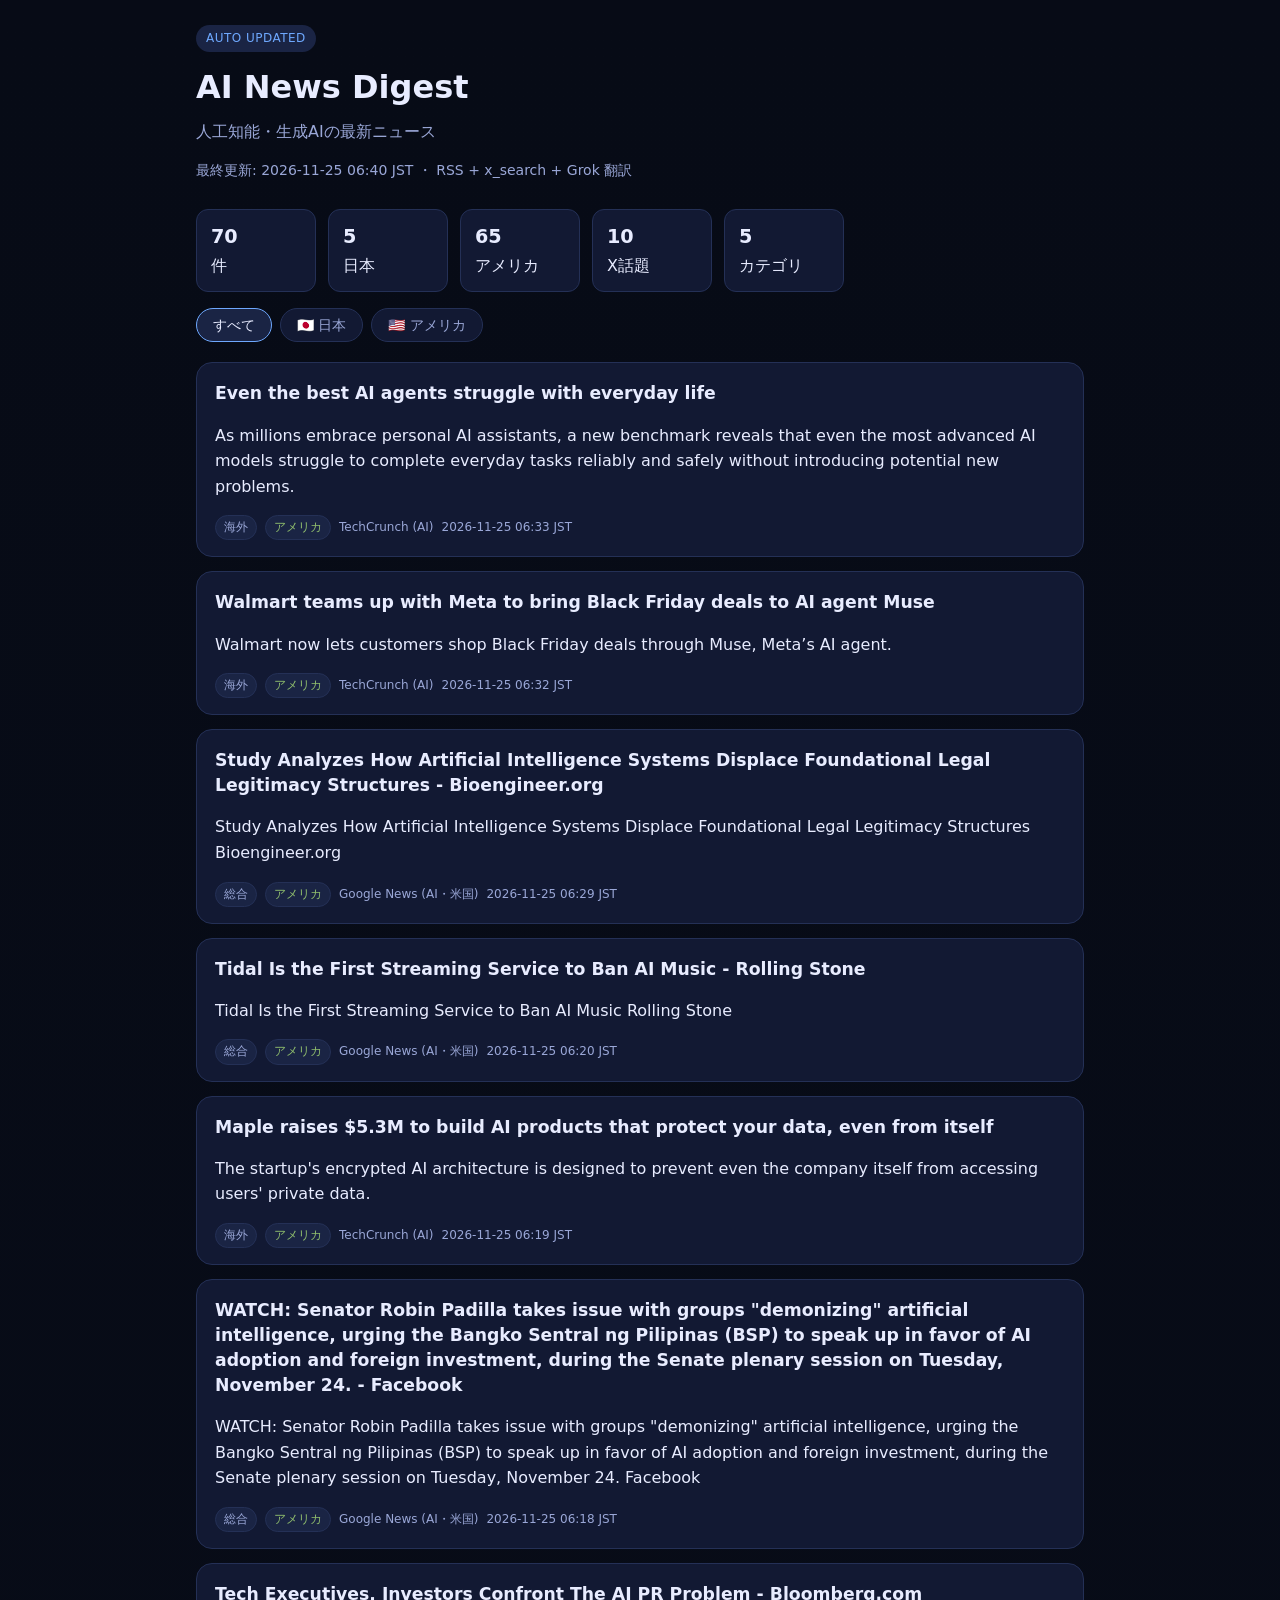
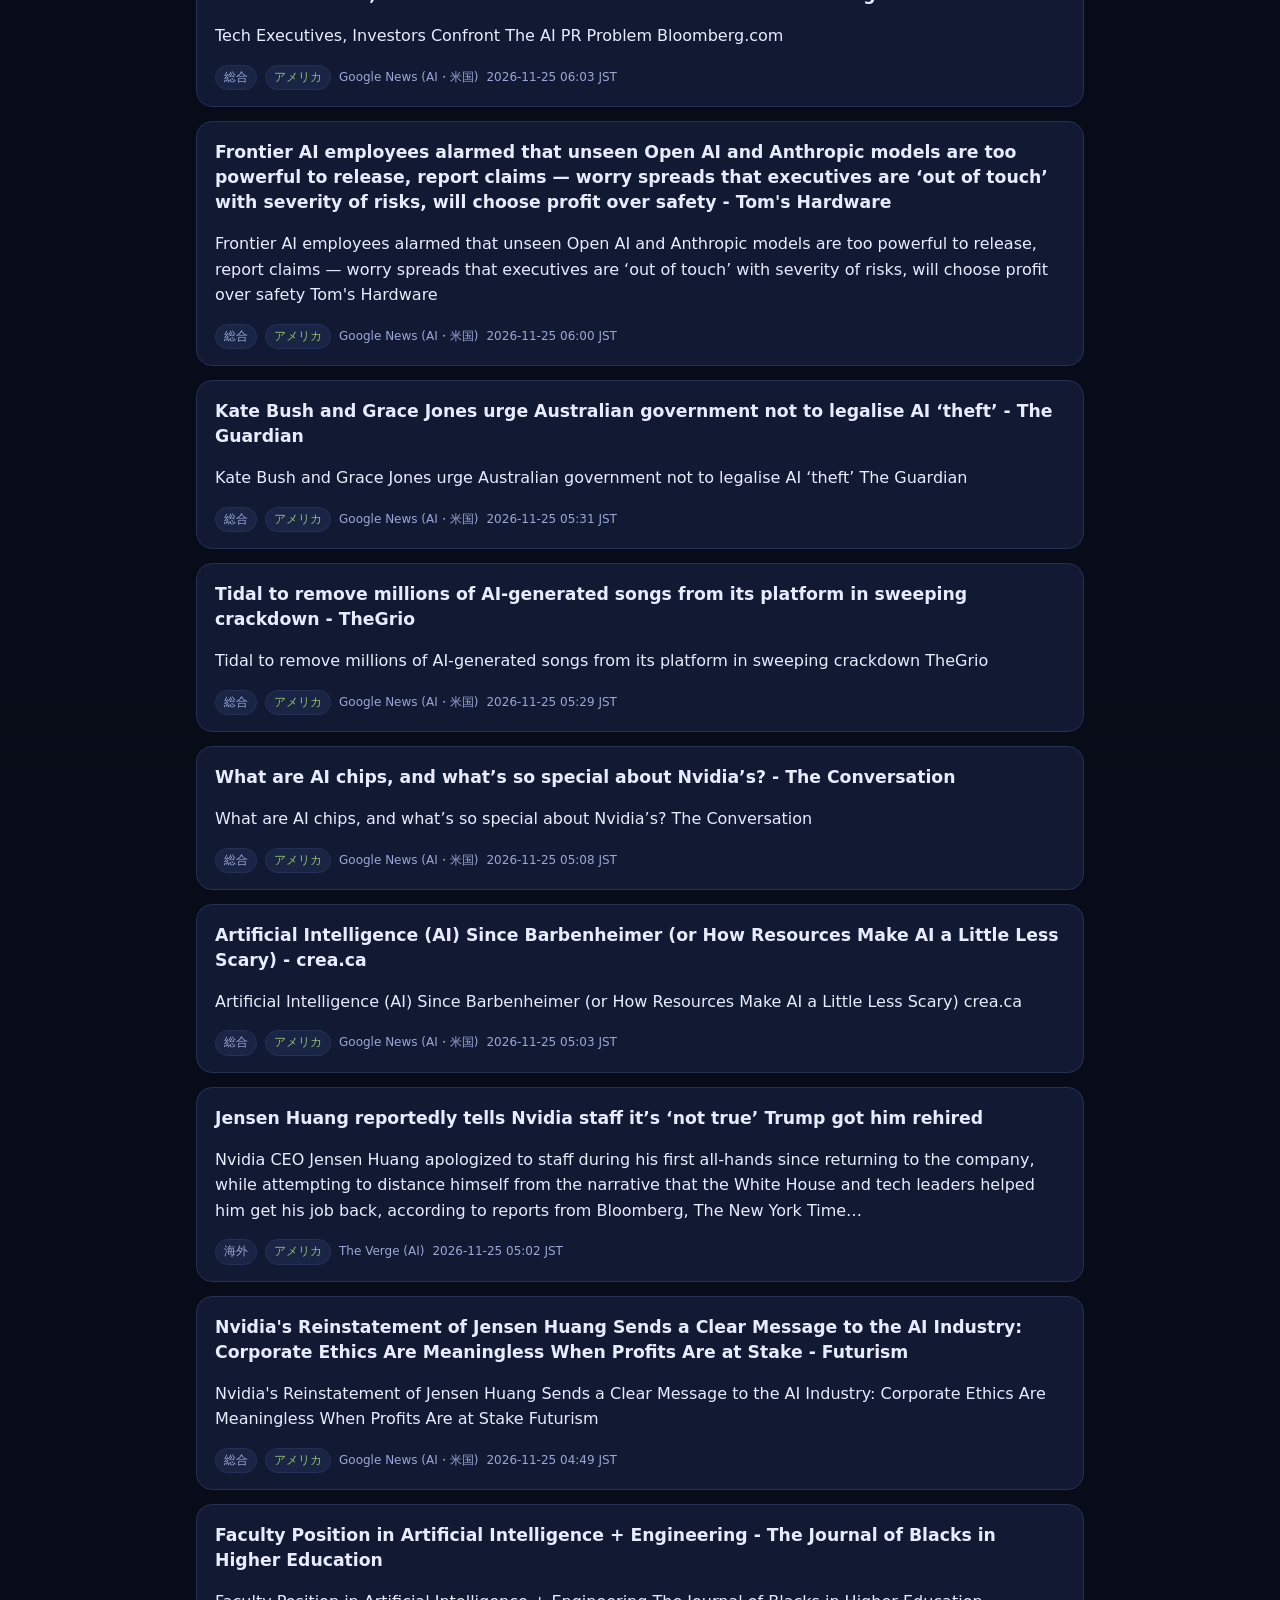
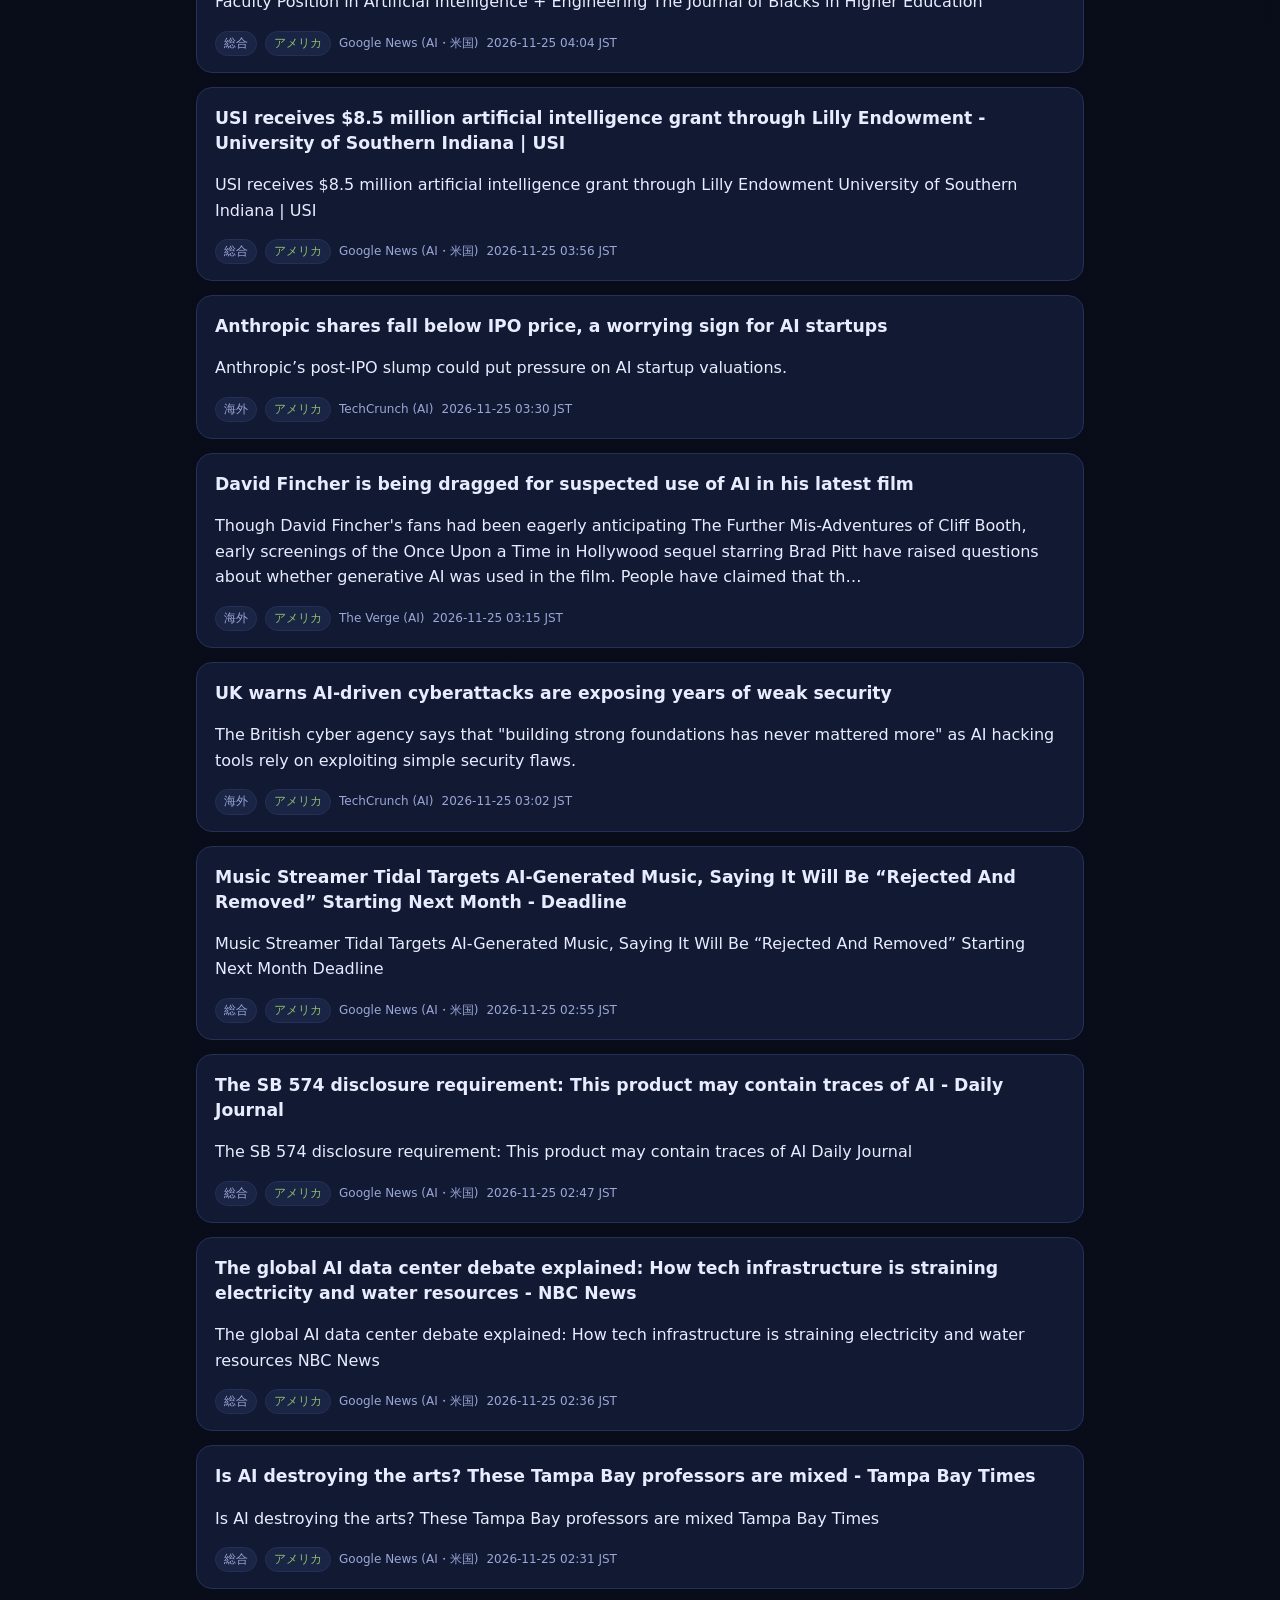
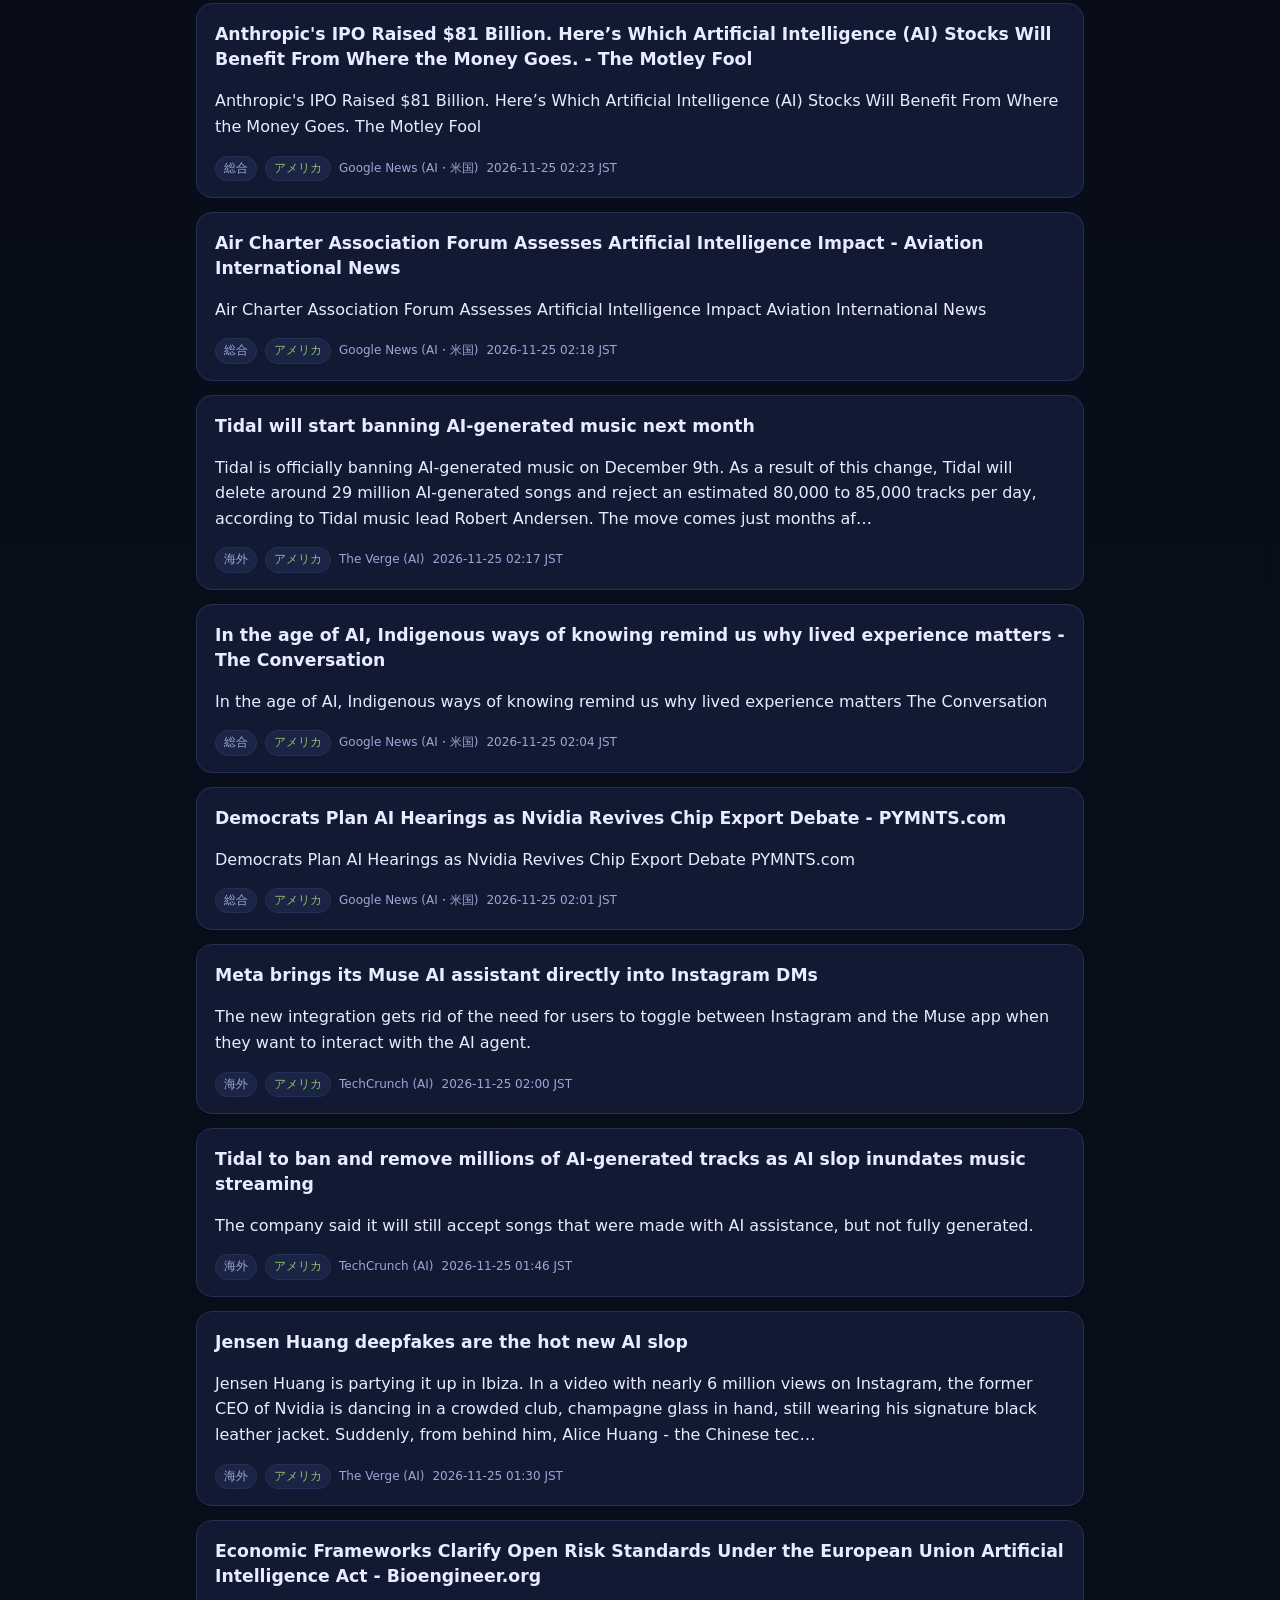
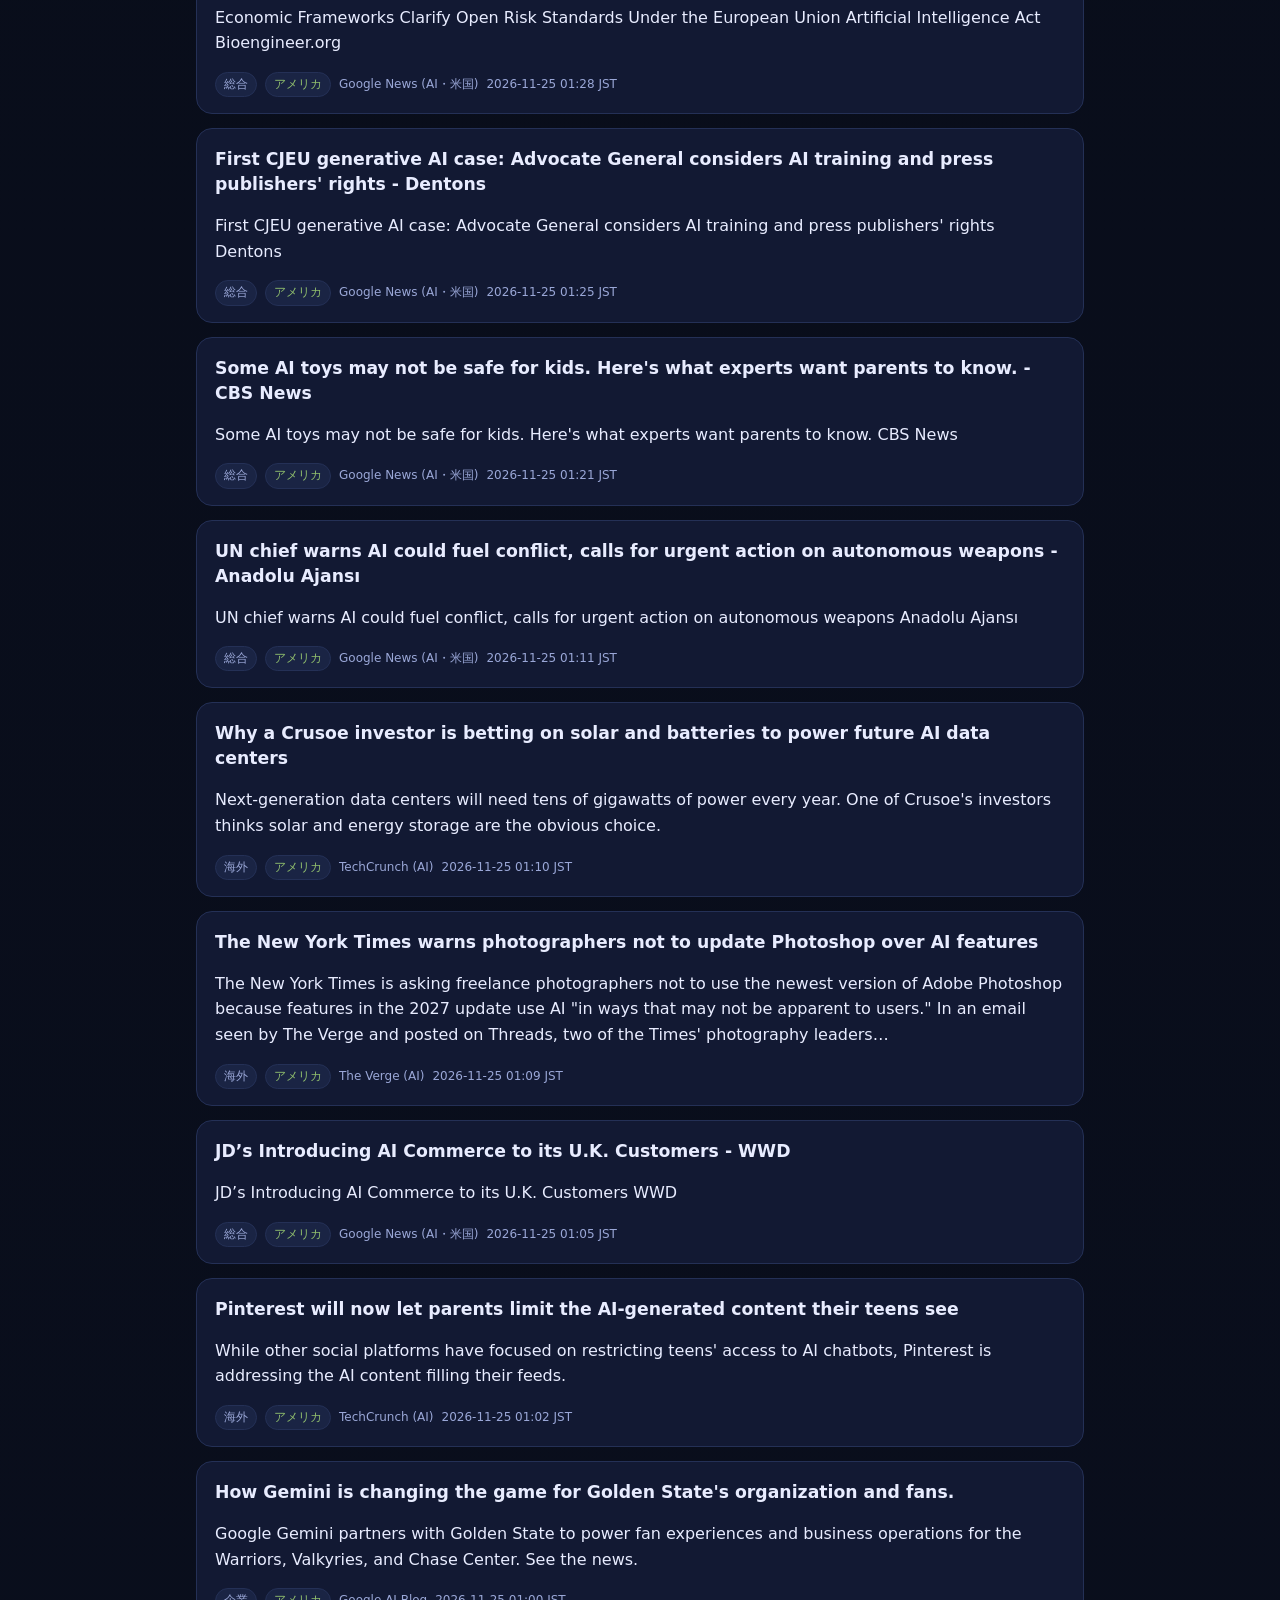
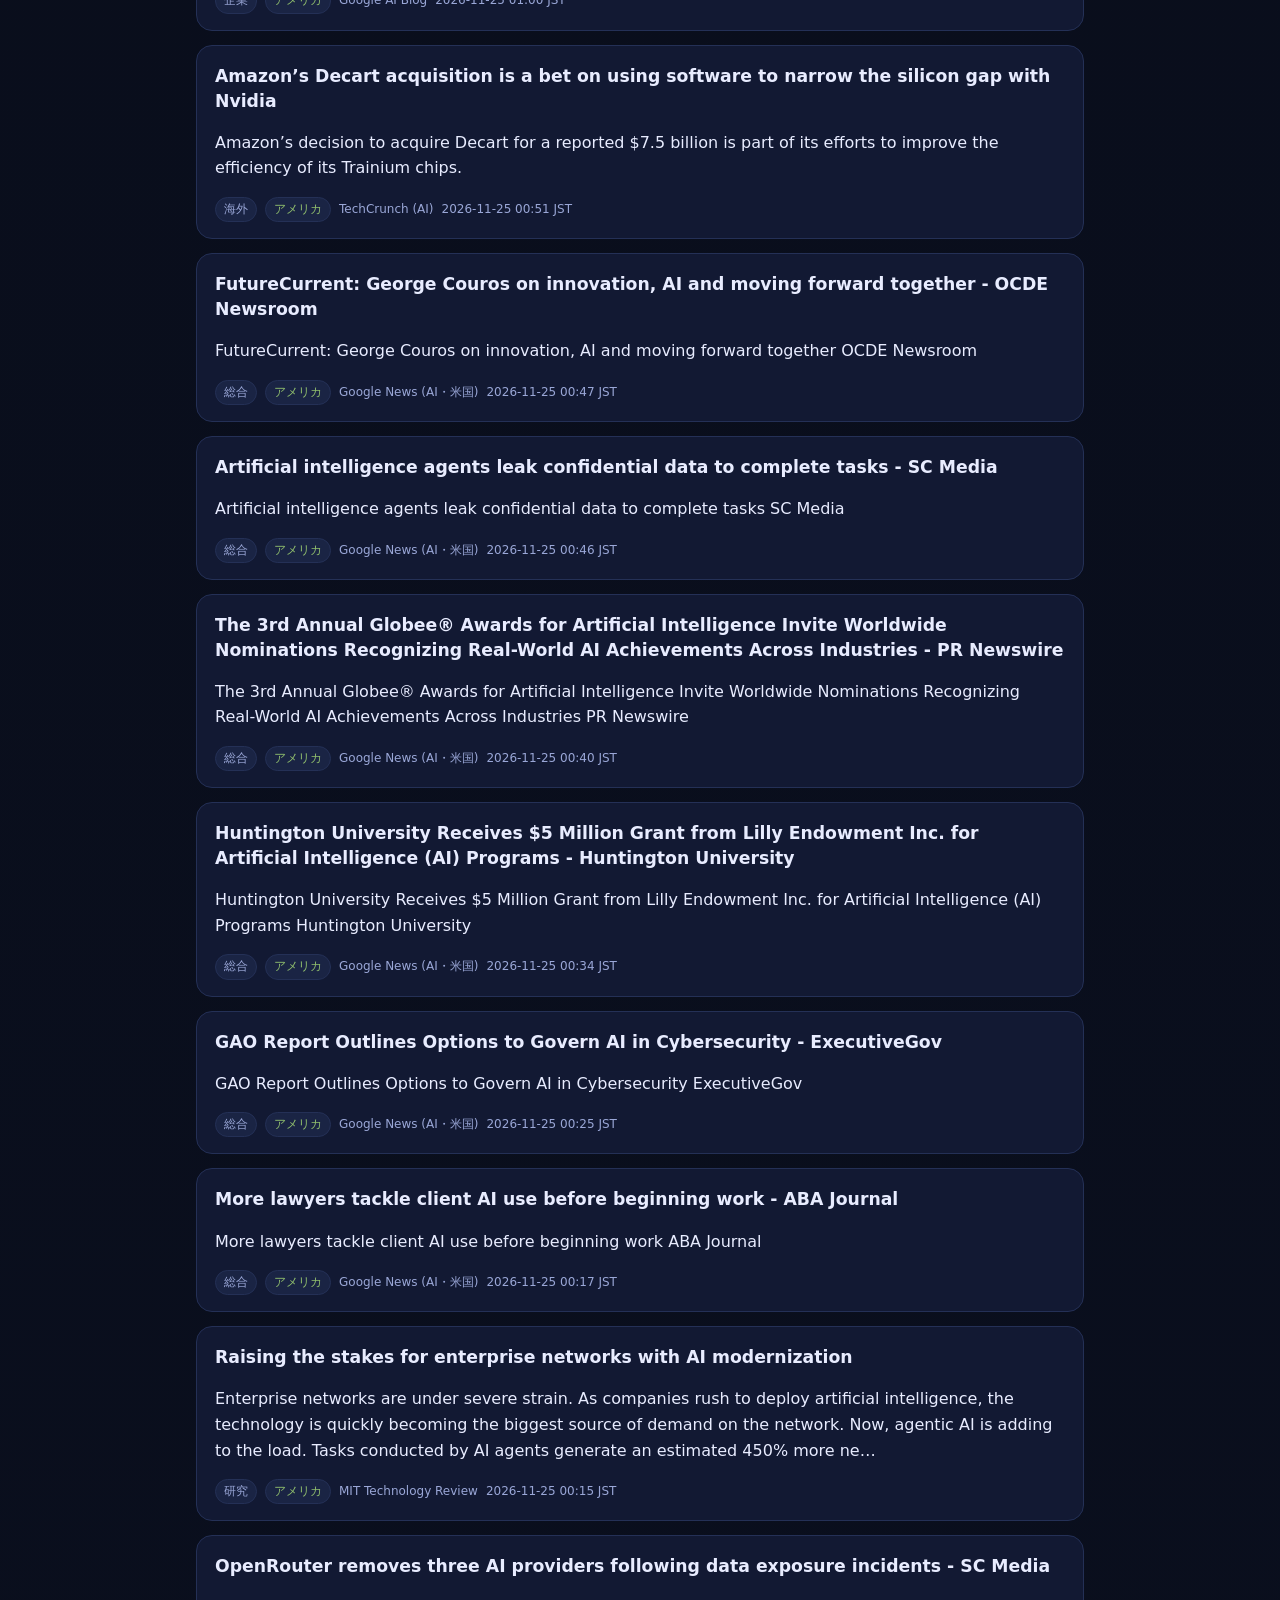
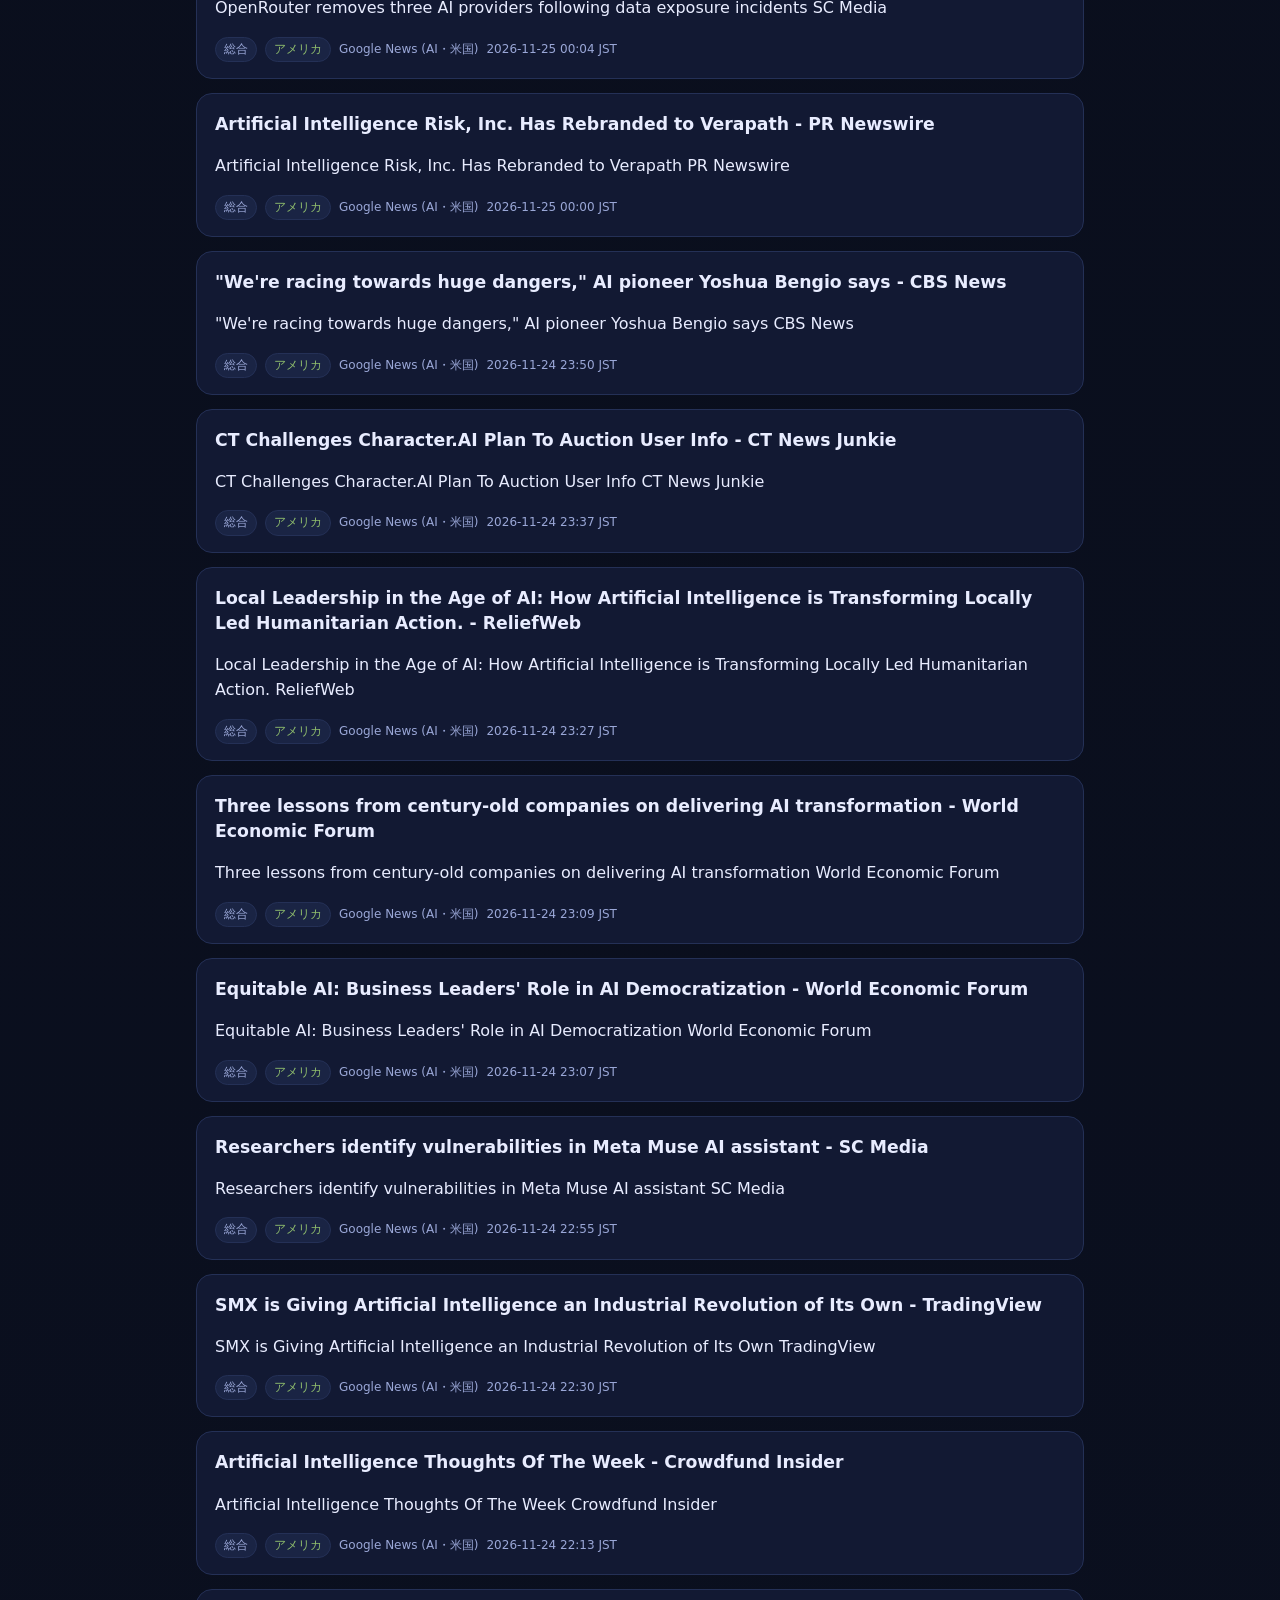
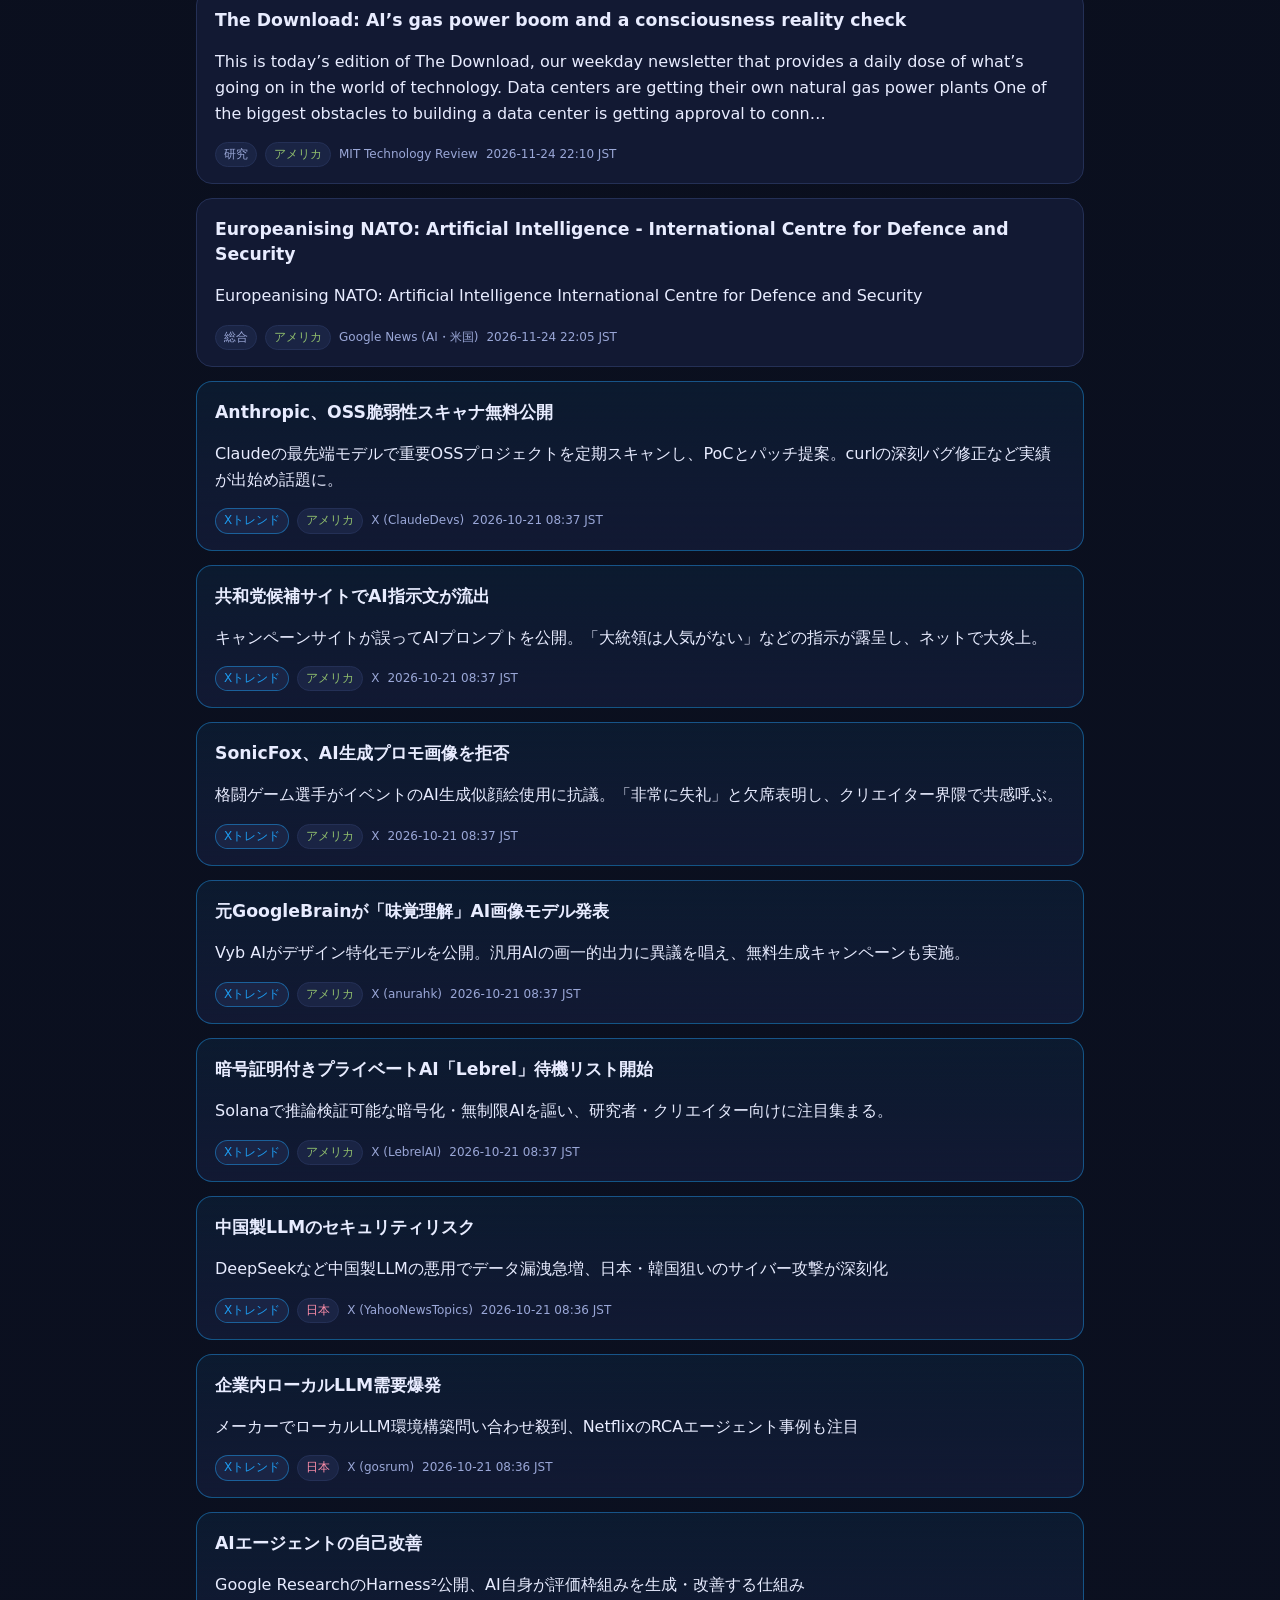
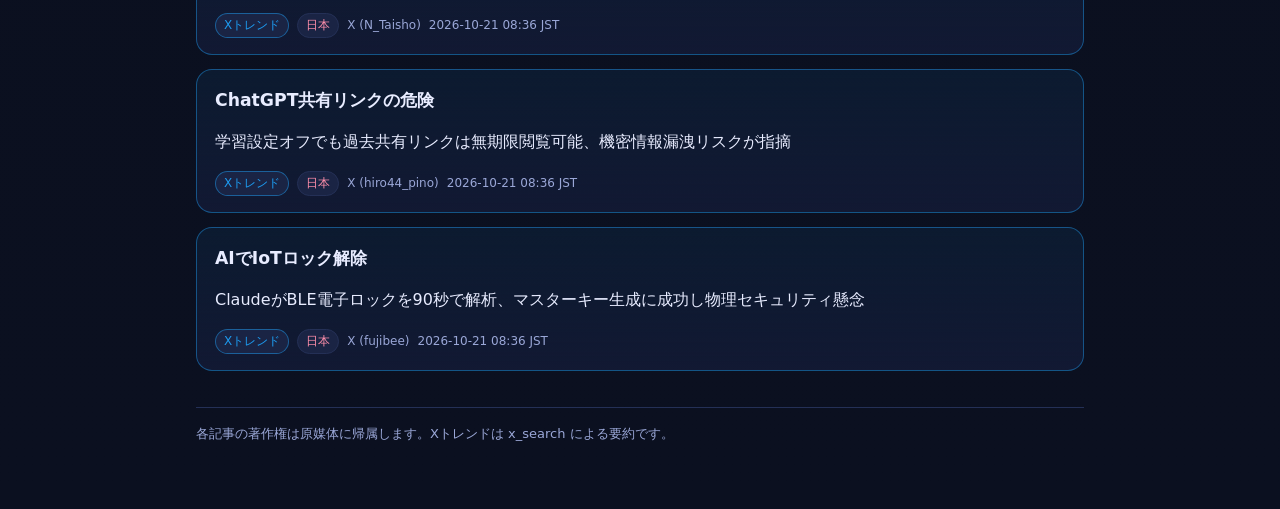
==== commit 502a8239: "Update AI news digest Automated RSS build." ====
--- a/docs/index.html
+++ b/docs/index.html
@@ -13,7 +13,7 @@
       <span class="badge">AUTO UPDATED</span>
       <h1>AI News Digest</h1>
       <p class="subtitle">人工知能・生成AIの最新ニュース</p>
-      <p class="meta">最終更新: 2026-11-24 06:40 JST ・ RSS + x_search + Grok 翻訳</p>
+      <p class="meta">最終更新: 2026-11-25 06:40 JST ・ RSS + x_search + Grok 翻訳</p>
     </header>
     <section class="stats">
       <div class="stat"><strong>70</strong>件</div>
@@ -31,663 +31,663 @@
     </div>
     <section class="grid" id="article-grid">
       <article class="card" data-region="usa">
-              <h2><a href="https://techcrunch.com/2026/11/23/megaspeed-the-company-at-the-center-of-the-jensen-huang-scandal-appears-headed-for-a-u-s-blacklist/" target="_blank" rel="noopener noreferrer">Megaspeed, the company at the center of the Jensen Huang scandal, appears headed for a U.S. blacklist</a></h2>
-              
-              <p class="summary">Megaspeed, which was previously led by Alice Huang, would be barred from doing business with U.S. companies unless those companies attained a special license from the federal government.</p>
-              <div class="row">
-                <span class="chip">海外</span>
-                <span class="chip chip-region-usa">アメリカ</span>
-                <span>TechCrunch (AI)</span>
-                <span>2026-11-24 06:25 JST</span>
-              </div>
-            </article>
-<article class="card" data-region="usa">
-              <h2><a href="https://news.google.com/rss/articles/[base64]?oc=5" target="_blank" rel="noopener noreferrer">New Digital Humanities program explores critical questions around AI - Brock University</a></h2>
-              
-              <p class="summary">New Digital Humanities program explores critical questions around AI Brock University</p>
-              <div class="row">
-                <span class="chip">総合</span>
-                <span class="chip chip-region-usa">アメリカ</span>
-                <span>Google News (AI・米国)</span>
-                <span>2026-11-24 06:20 JST</span>
-              </div>
-            </article>
-<article class="card" data-region="usa">
-              <h2><a href="https://news.google.com/rss/articles/[base64]?oc=5" target="_blank" rel="noopener noreferrer">University of Indianapolis receives $8.5 million grant to expand artificial intelligence programs - WRTV</a></h2>
-              
-              <p class="summary">University of Indianapolis receives $8.5 million grant to expand artificial intelligence programs WRTV</p>
-              <div class="row">
-                <span class="chip">総合</span>
-                <span class="chip chip-region-usa">アメリカ</span>
-                <span>Google News (AI・米国)</span>
-                <span>2026-11-24 06:14 JST</span>
-              </div>
-            </article>
-<article class="card" data-region="usa">
-              <h2><a href="https://www.theverge.com/science/1040497/ai-data-centers-electricity-un-climate-summit" target="_blank" rel="noopener noreferrer">AI data centers throw another wrench into chaotic UN climate talks</a></h2>
-              
-              <p class="summary">The clean energy revolution hinges on electrifying the entire global economy just as power-hungry data centers are surging. It&#x27;s a challenge delegates from all over the world had to grapple with during the United Nations climate conference, called COP31, that came to a chaotic an…</p>
+              <h2><a href="https://techcrunch.com/2026/11/24/even-the-best-ai-agents-struggle-with-everyday-life/" target="_blank" rel="noopener noreferrer">Even the best AI agents struggle with everyday life</a></h2>
+              
+              <p class="summary">As millions embrace personal AI assistants, a new benchmark reveals that even the most advanced AI models struggle to complete everyday tasks reliably and safely without introducing potential new problems.</p>
+              <div class="row">
+                <span class="chip">海外</span>
+                <span class="chip chip-region-usa">アメリカ</span>
+                <span>TechCrunch (AI)</span>
+                <span>2026-11-25 06:33 JST</span>
+              </div>
+            </article>
+<article class="card" data-region="usa">
+              <h2><a href="https://techcrunch.com/2026/11/24/walmart-teams-up-with-meta-to-bring-black-friday-deals-to-ai-agent-muse/" target="_blank" rel="noopener noreferrer">Walmart teams up with Meta to bring Black Friday deals to AI agent Muse</a></h2>
+              
+              <p class="summary">Walmart now lets customers shop Black Friday deals through Muse, Meta’s AI agent.</p>
+              <div class="row">
+                <span class="chip">海外</span>
+                <span class="chip chip-region-usa">アメリカ</span>
+                <span>TechCrunch (AI)</span>
+                <span>2026-11-25 06:32 JST</span>
+              </div>
+            </article>
+<article class="card" data-region="usa">
+              <h2><a href="https://news.google.com/rss/articles/[base64]?oc=5" target="_blank" rel="noopener noreferrer">Study Analyzes How Artificial Intelligence Systems Displace Foundational Legal Legitimacy Structures - Bioengineer.org</a></h2>
+              
+              <p class="summary">Study Analyzes How Artificial Intelligence Systems Displace Foundational Legal Legitimacy Structures Bioengineer.org</p>
+              <div class="row">
+                <span class="chip">総合</span>
+                <span class="chip chip-region-usa">アメリカ</span>
+                <span>Google News (AI・米国)</span>
+                <span>2026-11-25 06:29 JST</span>
+              </div>
+            </article>
+<article class="card" data-region="usa">
+              <h2><a href="https://news.google.com/rss/articles/CBMigwFBVV95cUxOQmhYMnVFVFRfeW1QTmNnV19tdFhheGg1UkhuY3B5RFhkb3hoOENXcktwSGpJajlmelJ2RmRhWTZBTTdvWFNnb1FmT2MzVURET29ieVZZVm5uUjhRVnlfRU42cmQ1YkVBMzhKVHltMFBybUpuMEZwVjN0SjdRZkROWV8zUQ?oc=5" target="_blank" rel="noopener noreferrer">Tidal Is the First Streaming Service to Ban AI Music - Rolling Stone</a></h2>
+              
+              <p class="summary">Tidal Is the First Streaming Service to Ban AI Music Rolling Stone</p>
+              <div class="row">
+                <span class="chip">総合</span>
+                <span class="chip chip-region-usa">アメリカ</span>
+                <span>Google News (AI・米国)</span>
+                <span>2026-11-25 06:20 JST</span>
+              </div>
+            </article>
+<article class="card" data-region="usa">
+              <h2><a href="https://techcrunch.com/2026/11/24/maple-raises-5-3m-to-build-ai-products-that-protect-your-data-even-from-itself/" target="_blank" rel="noopener noreferrer">Maple raises $5.3M to build AI products that protect your data, even from itself</a></h2>
+              
+              <p class="summary">The startup&#x27;s encrypted AI architecture is designed to prevent even the company itself from accessing users&#x27; private data.</p>
+              <div class="row">
+                <span class="chip">海外</span>
+                <span class="chip chip-region-usa">アメリカ</span>
+                <span>TechCrunch (AI)</span>
+                <span>2026-11-25 06:19 JST</span>
+              </div>
+            </article>
+<article class="card" data-region="usa">
+              <h2><a href="https://news.google.com/rss/articles/[base64]?oc=5" target="_blank" rel="noopener noreferrer">WATCH: Senator Robin Padilla takes issue with groups &quot;demonizing&quot; artificial intelligence, urging the Bangko Sentral ng Pilipinas (BSP) to speak up in favor of AI adoption and foreign investment, during the Senate plenary session on Tuesday, November 24. - Facebook</a></h2>
+              
+              <p class="summary">WATCH: Senator Robin Padilla takes issue with groups &quot;demonizing&quot; artificial intelligence, urging the Bangko Sentral ng Pilipinas (BSP) to speak up in favor of AI adoption and foreign investment, during the Senate plenary session on Tuesday, November 24. Facebook</p>
+              <div class="row">
+                <span class="chip">総合</span>
+                <span class="chip chip-region-usa">アメリカ</span>
+                <span>Google News (AI・米国)</span>
+                <span>2026-11-25 06:18 JST</span>
+              </div>
+            </article>
+<article class="card" data-region="usa">
+              <h2><a href="https://news.google.com/rss/articles/[base64]?oc=5" target="_blank" rel="noopener noreferrer">Tech Executives, Investors Confront The AI PR Problem - Bloomberg.com</a></h2>
+              
+              <p class="summary">Tech Executives, Investors Confront The AI PR Problem Bloomberg.com</p>
+              <div class="row">
+                <span class="chip">総合</span>
+                <span class="chip chip-region-usa">アメリカ</span>
+                <span>Google News (AI・米国)</span>
+                <span>2026-11-25 06:03 JST</span>
+              </div>
+            </article>
+<article class="card" data-region="usa">
+              <h2><a href="https://news.google.com/rss/articles/[base64]?oc=5" target="_blank" rel="noopener noreferrer">Frontier AI employees alarmed that unseen Open AI and Anthropic models are too powerful to release, report claims — worry spreads that executives are ‘out of touch’ with severity of risks, will choose profit over safety - Tom&#x27;s Hardware</a></h2>
+              
+              <p class="summary">Frontier AI employees alarmed that unseen Open AI and Anthropic models are too powerful to release, report claims — worry spreads that executives are ‘out of touch’ with severity of risks, will choose profit over safety Tom&#x27;s Hardware</p>
+              <div class="row">
+                <span class="chip">総合</span>
+                <span class="chip chip-region-usa">アメリカ</span>
+                <span>Google News (AI・米国)</span>
+                <span>2026-11-25 06:00 JST</span>
+              </div>
+            </article>
+<article class="card" data-region="usa">
+              <h2><a href="https://news.google.com/rss/articles/[base64]?oc=5" target="_blank" rel="noopener noreferrer">Kate Bush and Grace Jones urge Australian government not to legalise AI ‘theft’ - The Guardian</a></h2>
+              
+              <p class="summary">Kate Bush and Grace Jones urge Australian government not to legalise AI ‘theft’ The Guardian</p>
+              <div class="row">
+                <span class="chip">総合</span>
+                <span class="chip chip-region-usa">アメリカ</span>
+                <span>Google News (AI・米国)</span>
+                <span>2026-11-25 05:31 JST</span>
+              </div>
+            </article>
+<article class="card" data-region="usa">
+              <h2><a href="https://news.google.com/rss/articles/[base64]?oc=5" target="_blank" rel="noopener noreferrer">Tidal to remove millions of AI-generated songs from its platform in sweeping crackdown - TheGrio</a></h2>
+              
+              <p class="summary">Tidal to remove millions of AI-generated songs from its platform in sweeping crackdown TheGrio</p>
+              <div class="row">
+                <span class="chip">総合</span>
+                <span class="chip chip-region-usa">アメリカ</span>
+                <span>Google News (AI・米国)</span>
+                <span>2026-11-25 05:29 JST</span>
+              </div>
+            </article>
+<article class="card" data-region="usa">
+              <h2><a href="https://news.google.com/rss/articles/CBMikAFBVV95cUxQWGZiVHdoQTRzVkdRbS0tZTBjVTdnZnA5RXRYU1lXWVNYbTFaNHlMdWdackFqUW5IZjZpenNBbUpqT0FCanhQYXN6cmFsYkVkdy04TC1CZVRNUFVBcnRaaThOTklhMDZ2QVExRDFNeExQLXJYWndReWR3Zng2WGJzUmFvM1lwcW1YYTNaOGlhVDc?oc=5" target="_blank" rel="noopener noreferrer">What are AI chips, and what’s so special about Nvidia’s? - The Conversation</a></h2>
+              
+              <p class="summary">What are AI chips, and what’s so special about Nvidia’s? The Conversation</p>
+              <div class="row">
+                <span class="chip">総合</span>
+                <span class="chip chip-region-usa">アメリカ</span>
+                <span>Google News (AI・米国)</span>
+                <span>2026-11-25 05:08 JST</span>
+              </div>
+            </article>
+<article class="card" data-region="usa">
+              <h2><a href="https://news.google.com/rss/articles/[base64]?oc=5" target="_blank" rel="noopener noreferrer">Artificial Intelligence (AI) Since Barbenheimer (or How Resources Make AI a Little Less Scary) - crea.ca</a></h2>
+              
+              <p class="summary">Artificial Intelligence (AI) Since Barbenheimer (or How Resources Make AI a Little Less Scary) crea.ca</p>
+              <div class="row">
+                <span class="chip">総合</span>
+                <span class="chip chip-region-usa">アメリカ</span>
+                <span>Google News (AI・米国)</span>
+                <span>2026-11-25 05:03 JST</span>
+              </div>
+            </article>
+<article class="card" data-region="usa">
+              <h2><a href="https://www.theverge.com/tech/1041571/jensen-huang-all-hands-nvidia-apology" target="_blank" rel="noopener noreferrer">Jensen Huang reportedly tells Nvidia staff it’s ‘not true’ Trump got him rehired</a></h2>
+              
+              <p class="summary">Nvidia CEO Jensen Huang apologized to staff during his first all-hands since returning to the company, while attempting to distance himself from the narrative that the White House and tech leaders helped him get his job back, according to reports from Bloomberg, The New York Time…</p>
               <div class="row">
                 <span class="chip">海外</span>
                 <span class="chip chip-region-usa">アメリカ</span>
                 <span>The Verge (AI)</span>
-                <span>2026-11-24 06:09 JST</span>
-              </div>
-            </article>
-<article class="card" data-region="usa">
-              <h2><a href="https://news.google.com/rss/articles/[base64]?oc=5" target="_blank" rel="noopener noreferrer">New AI disclosure rule marks a first for US federal appeals courts - Reuters</a></h2>
-              
-              <p class="summary">New AI disclosure rule marks a first for US federal appeals courts Reuters</p>
-              <div class="row">
-                <span class="chip">総合</span>
-                <span class="chip chip-region-usa">アメリカ</span>
-                <span>Google News (AI・米国)</span>
-                <span>2026-11-24 06:06 JST</span>
-              </div>
-            </article>
-<article class="card" data-region="usa">
-              <h2><a href="https://techcrunch.com/2026/11/23/nvidia-employees-greet-jensen-huang-like-a-hero-as-he-returns-to-companys-hq/" target="_blank" rel="noopener noreferrer">Nvidia employees greet Jensen Huang like a hero as he returns to company’s HQ</a></h2>
-              
-              <p class="summary">&quot;I&#x27;m going to be a better CEO the second time around,&quot; Huang told employees.</p>
-              <div class="row">
-                <span class="chip">海外</span>
-                <span class="chip chip-region-usa">アメリカ</span>
-                <span>TechCrunch (AI)</span>
-                <span>2026-11-24 05:38 JST</span>
-              </div>
-            </article>
-<article class="card" data-region="usa">
-              <h2><a href="https://news.google.com/rss/articles/[base64]?oc=5" target="_blank" rel="noopener noreferrer">Nvidia CEO boomerang reinforces IT worries about AI risk exposure - CIO</a></h2>
-              
-              <p class="summary">Nvidia CEO boomerang reinforces IT worries about AI risk exposure CIO</p>
-              <div class="row">
-                <span class="chip">総合</span>
-                <span class="chip chip-region-usa">アメリカ</span>
-                <span>Google News (AI・米国)</span>
-                <span>2026-11-24 05:37 JST</span>
-              </div>
-            </article>
-<article class="card" data-region="usa">
-              <h2><a href="https://www.theverge.com/ai-artificial-intelligence/1040134/anthropic-claude-ship-ai-pull-requests" target="_blank" rel="noopener noreferrer">Claude AI can review pull requests and ship fixes on its own now</a></h2>
-              
-              <p class="summary">Anthropic is launching some new Claude AI features to help software engineers ship code. As part of a new Claude Ship product being announced today, Claude now can review, fix, and approve pull requests. Engineers have already been able to take advantage of Claude&#x27;s code review c…</p>
+                <span>2026-11-25 05:02 JST</span>
+              </div>
+            </article>
+<article class="card" data-region="usa">
+              <h2><a href="https://news.google.com/rss/articles/[base64]?oc=5" target="_blank" rel="noopener noreferrer">Nvidia&#x27;s Reinstatement of Jensen Huang Sends a Clear Message to the AI Industry: Corporate Ethics Are Meaningless When Profits Are at Stake - Futurism</a></h2>
+              
+              <p class="summary">Nvidia&#x27;s Reinstatement of Jensen Huang Sends a Clear Message to the AI Industry: Corporate Ethics Are Meaningless When Profits Are at Stake Futurism</p>
+              <div class="row">
+                <span class="chip">総合</span>
+                <span class="chip chip-region-usa">アメリカ</span>
+                <span>Google News (AI・米国)</span>
+                <span>2026-11-25 04:49 JST</span>
+              </div>
+            </article>
+<article class="card" data-region="usa">
+              <h2><a href="https://news.google.com/rss/articles/CBMiZEFVX3lxTE5rcG1fZmQ5S2tZUl9ndWdqNWhpZXZxRDFPN0hDdkxrZjNaX3huUlVGbndmRFVsQlBCVlFjbmloenYzaFhVbG9oYXRKaDVQNFRqOU1wb2VoaVlDN1VOVXF3VTJ4cGU?oc=5" target="_blank" rel="noopener noreferrer">Faculty Position in Artificial Intelligence + Engineering - The Journal of Blacks in Higher Education</a></h2>
+              
+              <p class="summary">Faculty Position in Artificial Intelligence + Engineering The Journal of Blacks in Higher Education</p>
+              <div class="row">
+                <span class="chip">総合</span>
+                <span class="chip chip-region-usa">アメリカ</span>
+                <span>Google News (AI・米国)</span>
+                <span>2026-11-25 04:04 JST</span>
+              </div>
+            </article>
+<article class="card" data-region="usa">
+              <h2><a href="https://news.google.com/rss/articles/[base64]?oc=5" target="_blank" rel="noopener noreferrer">USI receives $8.5 million artificial intelligence grant through Lilly Endowment - University of Southern Indiana | USI</a></h2>
+              
+              <p class="summary">USI receives $8.5 million artificial intelligence grant through Lilly Endowment University of Southern Indiana | USI</p>
+              <div class="row">
+                <span class="chip">総合</span>
+                <span class="chip chip-region-usa">アメリカ</span>
+                <span>Google News (AI・米国)</span>
+                <span>2026-11-25 03:56 JST</span>
+              </div>
+            </article>
+<article class="card" data-region="usa">
+              <h2><a href="https://techcrunch.com/2026/11/24/anthropic-shares-fall-below-ipo-price-a-worrying-sign-for-ai-startups/" target="_blank" rel="noopener noreferrer">Anthropic shares fall below IPO price, a worrying sign for AI startups</a></h2>
+              
+              <p class="summary">Anthropic’s post-IPO slump could put pressure on AI startup valuations.</p>
+              <div class="row">
+                <span class="chip">海外</span>
+                <span class="chip chip-region-usa">アメリカ</span>
+                <span>TechCrunch (AI)</span>
+                <span>2026-11-25 03:30 JST</span>
+              </div>
+            </article>
+<article class="card" data-region="usa">
+              <h2><a href="https://www.theverge.com/entertainment/1041417/david-fincher-netflix-cliff-booth-ai-interpositive" target="_blank" rel="noopener noreferrer">David Fincher is being dragged for suspected use of AI in his latest film</a></h2>
+              
+              <p class="summary">Though David Fincher&#x27;s fans had been eagerly anticipating The Further Mis-Adventures of Cliff Booth, early screenings of the Once Upon a Time in Hollywood sequel starring Brad Pitt have raised questions about whether generative AI was used in the film. People have claimed that th…</p>
               <div class="row">
                 <span class="chip">海外</span>
                 <span class="chip chip-region-usa">アメリカ</span>
                 <span>The Verge (AI)</span>
-                <span>2026-11-24 05:00 JST</span>
-              </div>
-            </article>
-<article class="card" data-region="usa">
-              <h2><a href="https://www.theverge.com/tech/1040428/nvidia-jensen-huang-ceo-return" target="_blank" rel="noopener noreferrer">How Jensen Huang ended up as Nvidia CEO again</a></h2>
-              
-              <p class="summary">The Jensen Huang era of Nvidia nearly came to an end this month. Huang, who three decades ago cofounded what&#x27;s come to be considered one of the most important companies in AI, resigned from his role on November 12th over mounting scrutiny around his alleged affairs. Huang admitte…</p>
+                <span>2026-11-25 03:15 JST</span>
+              </div>
+            </article>
+<article class="card" data-region="usa">
+              <h2><a href="https://techcrunch.com/2026/11/24/uk-warns-ai-driven-cyberattacks-are-exposing-years-of-weak-security/" target="_blank" rel="noopener noreferrer">UK warns AI-driven cyberattacks are exposing years of weak security</a></h2>
+              
+              <p class="summary">The British cyber agency says that &quot;building strong foundations has never mattered more&quot; as AI hacking tools rely on exploiting simple security flaws.</p>
+              <div class="row">
+                <span class="chip">海外</span>
+                <span class="chip chip-region-usa">アメリカ</span>
+                <span>TechCrunch (AI)</span>
+                <span>2026-11-25 03:02 JST</span>
+              </div>
+            </article>
+<article class="card" data-region="usa">
+              <h2><a href="https://news.google.com/rss/articles/CBMiekFVX3lxTFBxVTJ0X19nanE2cUJWdmFEVU1mU3JJdWpWY01ueHZLU1NxSGYyd2p3TzVxNTFZaXdVelBmR0J5ZUFxbkJHZnFaZXd6YlR5MjlnLWZHdG5VRHl0Uml4OTBsMTJyYzNkLWQ1eDRvbi1sX201RVpvdHZaZTFR?oc=5" target="_blank" rel="noopener noreferrer">Music Streamer Tidal Targets AI-Generated Music, Saying It Will Be “Rejected And Removed” Starting Next Month - Deadline</a></h2>
+              
+              <p class="summary">Music Streamer Tidal Targets AI-Generated Music, Saying It Will Be “Rejected And Removed” Starting Next Month Deadline</p>
+              <div class="row">
+                <span class="chip">総合</span>
+                <span class="chip chip-region-usa">アメリカ</span>
+                <span>Google News (AI・米国)</span>
+                <span>2026-11-25 02:55 JST</span>
+              </div>
+            </article>
+<article class="card" data-region="usa">
+              <h2><a href="https://news.google.com/rss/articles/[base64]?oc=5" target="_blank" rel="noopener noreferrer">The SB 574 disclosure requirement: This product may contain traces of AI - Daily Journal</a></h2>
+              
+              <p class="summary">The SB 574 disclosure requirement: This product may contain traces of AI Daily Journal</p>
+              <div class="row">
+                <span class="chip">総合</span>
+                <span class="chip chip-region-usa">アメリカ</span>
+                <span>Google News (AI・米国)</span>
+                <span>2026-11-25 02:47 JST</span>
+              </div>
+            </article>
+<article class="card" data-region="usa">
+              <h2><a href="https://news.google.com/rss/articles/[base64]?oc=5" target="_blank" rel="noopener noreferrer">The global AI data center debate explained: How tech infrastructure is straining electricity and water resources - NBC News</a></h2>
+              
+              <p class="summary">The global AI data center debate explained: How tech infrastructure is straining electricity and water resources NBC News</p>
+              <div class="row">
+                <span class="chip">総合</span>
+                <span class="chip chip-region-usa">アメリカ</span>
+                <span>Google News (AI・米国)</span>
+                <span>2026-11-25 02:36 JST</span>
+              </div>
+            </article>
+<article class="card" data-region="usa">
+              <h2><a href="https://news.google.com/rss/articles/[base64]?oc=5" target="_blank" rel="noopener noreferrer">Is AI destroying the arts? These Tampa Bay professors are mixed - Tampa Bay Times</a></h2>
+              
+              <p class="summary">Is AI destroying the arts? These Tampa Bay professors are mixed Tampa Bay Times</p>
+              <div class="row">
+                <span class="chip">総合</span>
+                <span class="chip chip-region-usa">アメリカ</span>
+                <span>Google News (AI・米国)</span>
+                <span>2026-11-25 02:31 JST</span>
+              </div>
+            </article>
+<article class="card" data-region="usa">
+              <h2><a href="https://news.google.com/rss/articles/[base64]?oc=5" target="_blank" rel="noopener noreferrer">Anthropic&#x27;s IPO Raised $81 Billion. Here’s Which Artificial Intelligence (AI) Stocks Will Benefit From Where the Money Goes. - The Motley Fool</a></h2>
+              
+              <p class="summary">Anthropic&#x27;s IPO Raised $81 Billion. Here’s Which Artificial Intelligence (AI) Stocks Will Benefit From Where the Money Goes. The Motley Fool</p>
+              <div class="row">
+                <span class="chip">総合</span>
+                <span class="chip chip-region-usa">アメリカ</span>
+                <span>Google News (AI・米国)</span>
+                <span>2026-11-25 02:23 JST</span>
+              </div>
+            </article>
+<article class="card" data-region="usa">
+              <h2><a href="https://news.google.com/rss/articles/[base64]?oc=5" target="_blank" rel="noopener noreferrer">Air Charter Association Forum Assesses Artificial Intelligence Impact - Aviation International News</a></h2>
+              
+              <p class="summary">Air Charter Association Forum Assesses Artificial Intelligence Impact Aviation International News</p>
+              <div class="row">
+                <span class="chip">総合</span>
+                <span class="chip chip-region-usa">アメリカ</span>
+                <span>Google News (AI・米国)</span>
+                <span>2026-11-25 02:18 JST</span>
+              </div>
+            </article>
+<article class="card" data-region="usa">
+              <h2><a href="https://www.theverge.com/entertainment/1041362/tidal-ai-music-ban" target="_blank" rel="noopener noreferrer">Tidal will start banning AI-generated music next month</a></h2>
+              
+              <p class="summary">Tidal is officially banning AI-generated music on December 9th. As a result of this change, Tidal will delete around 29 million AI-generated songs and reject an estimated 80,000 to 85,000 tracks per day, according to Tidal music lead Robert Andersen. The move comes just months af…</p>
               <div class="row">
                 <span class="chip">海外</span>
                 <span class="chip chip-region-usa">アメリカ</span>
                 <span>The Verge (AI)</span>
-                <span>2026-11-24 04:57 JST</span>
-              </div>
-            </article>
-<article class="card" data-region="usa">
-              <h2><a href="https://news.google.com/rss/articles/[base64]?oc=5" target="_blank" rel="noopener noreferrer">Sierra Leone’s children are already living with Artificial Intelligence (AI): Now they want leaders to act - Africa.com</a></h2>
-              
-              <p class="summary">Sierra Leone’s children are already living with Artificial Intelligence (AI): Now they want leaders to act Africa.com</p>
-              <div class="row">
-                <span class="chip">総合</span>
-                <span class="chip chip-region-usa">アメリカ</span>
-                <span>Google News (AI・米国)</span>
-                <span>2026-11-24 04:44 JST</span>
-              </div>
-            </article>
-<article class="card" data-region="usa">
-              <h2><a href="https://news.google.com/rss/articles/[base64]?oc=5" target="_blank" rel="noopener noreferrer">SMX Is Taking AI From Artificial to Industrial - The Detroit News</a></h2>
-              
-              <p class="summary">SMX Is Taking AI From Artificial to Industrial The Detroit News</p>
-              <div class="row">
-                <span class="chip">総合</span>
-                <span class="chip chip-region-usa">アメリカ</span>
-                <span>Google News (AI・米国)</span>
-                <span>2026-11-24 04:36 JST</span>
-              </div>
-            </article>
-<article class="card" data-region="usa">
-              <h2><a href="https://news.google.com/rss/articles/[base64]?oc=5" target="_blank" rel="noopener noreferrer">AI is changing Black Friday, and it could mean smaller discounts - Scripps News</a></h2>
-              
-              <p class="summary">AI is changing Black Friday, and it could mean smaller discounts Scripps News</p>
-              <div class="row">
-                <span class="chip">総合</span>
-                <span class="chip chip-region-usa">アメリカ</span>
-                <span>Google News (AI・米国)</span>
-                <span>2026-11-24 04:34 JST</span>
-              </div>
-            </article>
-<article class="card" data-region="usa">
-              <h2><a href="https://techcrunch.com/2026/11/23/google-searchs-ai-mode-can-now-tap-into-drive-and-wallet-for-more-personalized-responses/" target="_blank" rel="noopener noreferrer">Google Search’s AI Mode can now tap into Drive and Wallet for more personalized responses</a></h2>
-              
-              <p class="summary">By bringing Personal Intelligence in AI Mode to Drive, Wallet, and the Gemini app, Google is leveraging the wealth of user data that&#x27;s already within its ecosystem</p>
-              <div class="row">
-                <span class="chip">海外</span>
-                <span class="chip chip-region-usa">アメリカ</span>
-                <span>TechCrunch (AI)</span>
-                <span>2026-11-24 04:14 JST</span>
-              </div>
-            </article>
-<article class="card" data-region="usa">
-              <h2><a href="https://news.google.com/rss/articles/CBMihAFBVV95cUxOMFVWUkFtRUgyaVlDTWhFaHN1MXVpdzdVY1ZxNkh0SFQtSDlDa0YxNmZ3Zkh5Vm0tamM3NkE3OE9XQlNWSE0yWHZSak03OGMzN3BPWTBIZ3I2dkVEZ0RFRlhvT0FHaDdkaGxHUkRkOEhvSU90RVJKakVVNThpdVhTOXpzRkw?oc=5" target="_blank" rel="noopener noreferrer">Indiana University receives $25M from Lilly Endowment AI in Higher Ed initiative - News at IU</a></h2>
-              
-              <p class="summary">Indiana University receives $25M from Lilly Endowment AI in Higher Ed initiative News at IU</p>
-              <div class="row">
-                <span class="chip">総合</span>
-                <span class="chip chip-region-usa">アメリカ</span>
-                <span>Google News (AI・米国)</span>
-                <span>2026-11-24 04:12 JST</span>
-              </div>
-            </article>
-<article class="card" data-region="usa">
-              <h2><a href="https://news.google.com/rss/articles/[base64]?oc=5" target="_blank" rel="noopener noreferrer">Inside the Black Market for America’s Artificial Intelligence - Lawfare</a></h2>
-              
-              <p class="summary">Inside the Black Market for America’s Artificial Intelligence Lawfare</p>
-              <div class="row">
-                <span class="chip">総合</span>
-                <span class="chip chip-region-usa">アメリカ</span>
-                <span>Google News (AI・米国)</span>
-                <span>2026-11-24 04:09 JST</span>
-              </div>
-            </article>
-<article class="card" data-region="usa">
-              <h2><a href="https://www.theverge.com/gadgets/1040357/nothing-ear-note-earbuds-ai-recording" target="_blank" rel="noopener noreferrer">Nothing’s upcoming Ear Note is a pair of earbuds with AI transcription</a></h2>
-              
-              <p class="summary">Nothing&#x27;s new AI device is the Ear Note, a set of earbuds and their microphone-equipped charging case that can record and transcribe conversations, with a connected app to manage the recordings, transcriptions and AI-generated summaries, similar to Apple&#x27;s new Watch feature and d…</p>
+                <span>2026-11-25 02:17 JST</span>
+              </div>
+            </article>
+<article class="card" data-region="usa">
+              <h2><a href="https://news.google.com/rss/articles/[base64]?oc=5" target="_blank" rel="noopener noreferrer">In the age of AI, Indigenous ways of knowing remind us why lived experience matters - The Conversation</a></h2>
+              
+              <p class="summary">In the age of AI, Indigenous ways of knowing remind us why lived experience matters The Conversation</p>
+              <div class="row">
+                <span class="chip">総合</span>
+                <span class="chip chip-region-usa">アメリカ</span>
+                <span>Google News (AI・米国)</span>
+                <span>2026-11-25 02:04 JST</span>
+              </div>
+            </article>
+<article class="card" data-region="usa">
+              <h2><a href="https://news.google.com/rss/articles/[base64]?oc=5" target="_blank" rel="noopener noreferrer">Democrats Plan AI Hearings as Nvidia Revives Chip Export Debate - PYMNTS.com</a></h2>
+              
+              <p class="summary">Democrats Plan AI Hearings as Nvidia Revives Chip Export Debate PYMNTS.com</p>
+              <div class="row">
+                <span class="chip">総合</span>
+                <span class="chip chip-region-usa">アメリカ</span>
+                <span>Google News (AI・米国)</span>
+                <span>2026-11-25 02:01 JST</span>
+              </div>
+            </article>
+<article class="card" data-region="usa">
+              <h2><a href="https://techcrunch.com/2026/11/24/meta-brings-its-muse-ai-assistant-directly-into-instagram-dms/" target="_blank" rel="noopener noreferrer">Meta brings its Muse AI assistant directly into Instagram DMs</a></h2>
+              
+              <p class="summary">The new integration gets rid of the need for users to toggle between Instagram and the Muse app when they want to interact with the AI agent.</p>
+              <div class="row">
+                <span class="chip">海外</span>
+                <span class="chip chip-region-usa">アメリカ</span>
+                <span>TechCrunch (AI)</span>
+                <span>2026-11-25 02:00 JST</span>
+              </div>
+            </article>
+<article class="card" data-region="usa">
+              <h2><a href="https://techcrunch.com/2026/11/24/tidal-to-ban-and-remove-millions-of-ai-generated-tracks-as-ai-slop-inundates-music-streaming/" target="_blank" rel="noopener noreferrer">Tidal to ban and remove millions of AI-generated tracks as AI slop inundates music streaming</a></h2>
+              
+              <p class="summary">The company said it will still accept songs that were made with AI assistance, but not fully generated.</p>
+              <div class="row">
+                <span class="chip">海外</span>
+                <span class="chip chip-region-usa">アメリカ</span>
+                <span>TechCrunch (AI)</span>
+                <span>2026-11-25 01:46 JST</span>
+              </div>
+            </article>
+<article class="card" data-region="usa">
+              <h2><a href="https://www.theverge.com/tech/1041222/jensen-huang-nvidia-scandal-deepfakes" target="_blank" rel="noopener noreferrer">Jensen Huang deepfakes are the hot new AI slop</a></h2>
+              
+              <p class="summary">Jensen Huang is partying it up in Ibiza. In a video with nearly 6 million views on Instagram, the former CEO of Nvidia is dancing in a crowded club, champagne glass in hand, still wearing his signature black leather jacket. Suddenly, from behind him, Alice Huang - the Chinese tec…</p>
               <div class="row">
                 <span class="chip">海外</span>
                 <span class="chip chip-region-usa">アメリカ</span>
                 <span>The Verge (AI)</span>
-                <span>2026-11-24 04:04 JST</span>
-              </div>
-            </article>
-<article class="card" data-region="usa">
-              <h2><a href="https://news.google.com/rss/articles/[base64]?oc=5" target="_blank" rel="noopener noreferrer">University of Indianapolis receives $8.5 million grant to establish new Center for Artificial Intelligence for Human Performance, help prepare students for future - UIndy 360</a></h2>
-              
-              <p class="summary">University of Indianapolis receives $8.5 million grant to establish new Center for Artificial Intelligence for Human Performance, help prepare students for future UIndy 360</p>
-              <div class="row">
-                <span class="chip">総合</span>
-                <span class="chip chip-region-usa">アメリカ</span>
-                <span>Google News (AI・米国)</span>
-                <span>2026-11-24 03:59 JST</span>
-              </div>
-            </article>
-<article class="card" data-region="usa">
-              <h2><a href="https://news.google.com/rss/articles/[base64]?oc=5" target="_blank" rel="noopener noreferrer">European Copyright Law Faces Unprecedented Structural Challenges Across Generative Artificial Intelligence Lifecycle - Bioengineer.org</a></h2>
-              
-              <p class="summary">European Copyright Law Faces Unprecedented Structural Challenges Across Generative Artificial Intelligence Lifecycle Bioengineer.org</p>
-              <div class="row">
-                <span class="chip">総合</span>
-                <span class="chip chip-region-usa">アメリカ</span>
-                <span>Google News (AI・米国)</span>
-                <span>2026-11-24 03:56 JST</span>
-              </div>
-            </article>
-<article class="card" data-region="usa">
-              <h2><a href="https://news.google.com/rss/articles/CBMic0FVX3lxTFBxVldZNnVrUnVCMzdmajh3NWpLblcwcFAzVDhQdmVha3pYcENyWWNHQ1pWWGFSbnJpMlZ4QndHbFR0ZWl0YWsxYWNIMl83RXpLX1c4SGNidWtWSnRUVm53MzZIa2laQUlPQmVzRGN2NUdVSkk?oc=5" target="_blank" rel="noopener noreferrer">Faith in the Age of AI: How Religious Americans Are Using Artificial Intelligence - PRRI</a></h2>
-              
-              <p class="summary">Faith in the Age of AI: How Religious Americans Are Using Artificial Intelligence PRRI</p>
-              <div class="row">
-                <span class="chip">総合</span>
-                <span class="chip chip-region-usa">アメリカ</span>
-                <span>Google News (AI・米国)</span>
-                <span>2026-11-24 03:46 JST</span>
-              </div>
-            </article>
-<article class="card" data-region="usa">
-              <h2><a href="https://www.theverge.com/ai-artificial-intelligence/1040255/x-grok-ai-deepfakes-oregon-virginia-lawsuit" target="_blank" rel="noopener noreferrer">Oregon and Virginia sue SpaceX over Grok’s porn deepfakes</a></h2>
-              
-              <p class="summary">In separate but similar lawsuits filed on Monday, Oregon Attorney General Dan Rayfield and Virginia Attorney General Jay Jones accused SpaceX of violating state consumer protection laws by ignoring industry-standard safeguards and falsely promoting the safety of its X social medi…</p>
+                <span>2026-11-25 01:30 JST</span>
+              </div>
+            </article>
+<article class="card" data-region="usa">
+              <h2><a href="https://news.google.com/rss/articles/[base64]?oc=5" target="_blank" rel="noopener noreferrer">Economic Frameworks Clarify Open Risk Standards Under the European Union Artificial Intelligence Act - Bioengineer.org</a></h2>
+              
+              <p class="summary">Economic Frameworks Clarify Open Risk Standards Under the European Union Artificial Intelligence Act Bioengineer.org</p>
+              <div class="row">
+                <span class="chip">総合</span>
+                <span class="chip chip-region-usa">アメリカ</span>
+                <span>Google News (AI・米国)</span>
+                <span>2026-11-25 01:28 JST</span>
+              </div>
+            </article>
+<article class="card" data-region="usa">
+              <h2><a href="https://news.google.com/rss/articles/[base64]?oc=5" target="_blank" rel="noopener noreferrer">First CJEU generative AI case: Advocate General considers AI training and press publishers&#x27; rights - Dentons</a></h2>
+              
+              <p class="summary">First CJEU generative AI case: Advocate General considers AI training and press publishers&#x27; rights Dentons</p>
+              <div class="row">
+                <span class="chip">総合</span>
+                <span class="chip chip-region-usa">アメリカ</span>
+                <span>Google News (AI・米国)</span>
+                <span>2026-11-25 01:25 JST</span>
+              </div>
+            </article>
+<article class="card" data-region="usa">
+              <h2><a href="https://news.google.com/rss/articles/[base64]?oc=5" target="_blank" rel="noopener noreferrer">Some AI toys may not be safe for kids. Here&#x27;s what experts want parents to know. - CBS News</a></h2>
+              
+              <p class="summary">Some AI toys may not be safe for kids. Here&#x27;s what experts want parents to know. CBS News</p>
+              <div class="row">
+                <span class="chip">総合</span>
+                <span class="chip chip-region-usa">アメリカ</span>
+                <span>Google News (AI・米国)</span>
+                <span>2026-11-25 01:21 JST</span>
+              </div>
+            </article>
+<article class="card" data-region="usa">
+              <h2><a href="https://news.google.com/rss/articles/[base64]?oc=5" target="_blank" rel="noopener noreferrer">UN chief warns AI could fuel conflict, calls for urgent action on autonomous weapons - Anadolu Ajansı</a></h2>
+              
+              <p class="summary">UN chief warns AI could fuel conflict, calls for urgent action on autonomous weapons Anadolu Ajansı</p>
+              <div class="row">
+                <span class="chip">総合</span>
+                <span class="chip chip-region-usa">アメリカ</span>
+                <span>Google News (AI・米国)</span>
+                <span>2026-11-25 01:11 JST</span>
+              </div>
+            </article>
+<article class="card" data-region="usa">
+              <h2><a href="https://techcrunch.com/2026/11/24/why-a-crusoe-investor-is-betting-on-solar-and-batteries-to-power-future-ai-data-centers/" target="_blank" rel="noopener noreferrer">Why a Crusoe investor is betting on solar and batteries to power future AI data centers</a></h2>
+              
+              <p class="summary">Next-generation data centers will need tens of gigawatts of power every year. One of Crusoe&#x27;s investors thinks solar and energy storage are the obvious choice.</p>
+              <div class="row">
+                <span class="chip">海外</span>
+                <span class="chip chip-region-usa">アメリカ</span>
+                <span>TechCrunch (AI)</span>
+                <span>2026-11-25 01:10 JST</span>
+              </div>
+            </article>
+<article class="card" data-region="usa">
+              <h2><a href="https://www.theverge.com/ai-artificial-intelligence/1041227/the-new-york-times-warns-photographers-not-to-update-photoshop-over-ai-features" target="_blank" rel="noopener noreferrer">The New York Times warns photographers not to update Photoshop over AI features</a></h2>
+              
+              <p class="summary">The New York Times is asking freelance photographers not to use the newest version of Adobe Photoshop because features in the 2027 update use AI &quot;in ways that may not be apparent to users.&quot; In an email seen by The Verge and posted on Threads, two of the Times&#x27; photography leaders…</p>
               <div class="row">
                 <span class="chip">海外</span>
                 <span class="chip chip-region-usa">アメリカ</span>
                 <span>The Verge (AI)</span>
-                <span>2026-11-24 03:26 JST</span>
-              </div>
-            </article>
-<article class="card" data-region="usa">
-              <h2><a href="https://news.google.com/rss/articles/[base64]?oc=5" target="_blank" rel="noopener noreferrer">San José State Adopts a People-First AI Strategy - EdTech Magazine</a></h2>
-              
-              <p class="summary">San José State Adopts a People-First AI Strategy EdTech Magazine</p>
-              <div class="row">
-                <span class="chip">総合</span>
-                <span class="chip chip-region-usa">アメリカ</span>
-                <span>Google News (AI・米国)</span>
-                <span>2026-11-24 03:24 JST</span>
-              </div>
-            </article>
-<article class="card" data-region="usa">
-              <h2><a href="https://news.google.com/rss/articles/[base64]?oc=5" target="_blank" rel="noopener noreferrer">AI-powered, customer-first thinking drives CRM advantage - CIO</a></h2>
-              
-              <p class="summary">AI-powered, customer-first thinking drives CRM advantage CIO</p>
-              <div class="row">
-                <span class="chip">総合</span>
-                <span class="chip chip-region-usa">アメリカ</span>
-                <span>Google News (AI・米国)</span>
-                <span>2026-11-24 03:19 JST</span>
-              </div>
-            </article>
-<article class="card" data-region="usa">
-              <h2><a href="https://techcrunch.com/2026/11/23/jensen-huang-scheduled-to-testify-next-week-in-senate-following-reinstatement-as-nvidia-ceo/" target="_blank" rel="noopener noreferrer">Jensen Huang scheduled to testify next week in Senate following reinstatement as Nvidia CEO</a></h2>
-              
-              <p class="summary">The public hearing follows bipartisan calls for Huang to testify about the affair with the suspected Chinese spy.</p>
-              <div class="row">
-                <span class="chip">海外</span>
-                <span class="chip chip-region-usa">アメリカ</span>
-                <span>TechCrunch (AI)</span>
-                <span>2026-11-24 03:12 JST</span>
-              </div>
-            </article>
-<article class="card" data-region="usa">
-              <h2><a href="https://news.google.com/rss/articles/[base64]?oc=5" target="_blank" rel="noopener noreferrer">Innovaccer integrates Grok Voice into Gravity Voice AI agents - Fierce Healthcare</a></h2>
-              
-              <p class="summary">Innovaccer integrates Grok Voice into Gravity Voice AI agents Fierce Healthcare</p>
-              <div class="row">
-                <span class="chip">総合</span>
-                <span class="chip chip-region-usa">アメリカ</span>
-                <span>Google News (AI・米国)</span>
-                <span>2026-11-24 03:00 JST</span>
-              </div>
-            </article>
-<article class="card" data-region="usa">
-              <h2><a href="https://news.google.com/rss/articles/CBMiV0FVX3lxTFBLOUE0WFFXblpadU5iSEdheDJ5MlF1V1JNa2k0YzRVSVFXZ2o4S0FSNmt6LTh6d1dPTmhTTzNOZGMtQWpSNjZudldCLW5tN2dIX0lGYnNQcw?oc=5" target="_blank" rel="noopener noreferrer">UN chief urges talks on global AI safety framework, warns of historic shift in power - UN News</a></h2>
-              
-              <p class="summary">UN chief urges talks on global AI safety framework, warns of historic shift in power UN News</p>
-              <div class="row">
-                <span class="chip">総合</span>
-                <span class="chip chip-region-usa">アメリカ</span>
-                <span>Google News (AI・米国)</span>
-                <span>2026-11-24 02:36 JST</span>
-              </div>
-            </article>
-<article class="card" data-region="usa">
-              <h2><a href="https://www.technologyreview.com/2026/11/23/1149569/a-legendary-philosopher-isnt-buying-anthropics-consciousness-argument/" target="_blank" rel="noopener noreferrer">A legendary philosopher isn’t buying Anthropic’s consciousness argument</a></h2>
-              
-              <p class="summary">This story originally appeared in The Algorithm, our weekly newsletter on AI. To get stories like this in your inbox first, sign up here. Before going public last week, Anthropic named the possibility that AI could be conscious or sentient as a risk factor for anyone investing. G…</p>
+                <span>2026-11-25 01:09 JST</span>
+              </div>
+            </article>
+<article class="card" data-region="usa">
+              <h2><a href="https://news.google.com/rss/articles/[base64]?oc=5" target="_blank" rel="noopener noreferrer">JD’s Introducing AI Commerce to its U.K. Customers - WWD</a></h2>
+              
+              <p class="summary">JD’s Introducing AI Commerce to its U.K. Customers WWD</p>
+              <div class="row">
+                <span class="chip">総合</span>
+                <span class="chip chip-region-usa">アメリカ</span>
+                <span>Google News (AI・米国)</span>
+                <span>2026-11-25 01:05 JST</span>
+              </div>
+            </article>
+<article class="card" data-region="usa">
+              <h2><a href="https://techcrunch.com/2026/11/24/pinterest-will-now-let-parents-limit-the-ai-generated-content-their-teens-see/" target="_blank" rel="noopener noreferrer">Pinterest will now let parents limit the AI-generated content their teens see</a></h2>
+              
+              <p class="summary">While other social platforms have focused on restricting teens&#x27; access to AI chatbots, Pinterest is addressing the AI content filling their feeds.</p>
+              <div class="row">
+                <span class="chip">海外</span>
+                <span class="chip chip-region-usa">アメリカ</span>
+                <span>TechCrunch (AI)</span>
+                <span>2026-11-25 01:02 JST</span>
+              </div>
+            </article>
+<article class="card" data-region="usa">
+              <h2><a href="https://blog.google/products-and-platforms/products/gemini/gemini-golden-state/" target="_blank" rel="noopener noreferrer">How Gemini is changing the game for Golden State&#x27;s organization and fans.</a></h2>
+              
+              <p class="summary">Google Gemini partners with Golden State to power fan experiences and business operations for the Warriors, Valkyries, and Chase Center. See the news.</p>
+              <div class="row">
+                <span class="chip">企業</span>
+                <span class="chip chip-region-usa">アメリカ</span>
+                <span>Google AI Blog</span>
+                <span>2026-11-25 01:00 JST</span>
+              </div>
+            </article>
+<article class="card" data-region="usa">
+              <h2><a href="https://techcrunch.com/2026/11/24/amazons-decart-acquisition-is-a-bet-on-using-software-to-narrow-the-gap-with-nvidia-in-the-ai-chip-race/" target="_blank" rel="noopener noreferrer">Amazon’s Decart acquisition is a bet on using software to narrow the silicon gap with Nvidia</a></h2>
+              
+              <p class="summary">Amazon’s decision to acquire Decart for a reported $7.5 billion is part of its efforts to improve the efficiency of its Trainium chips.</p>
+              <div class="row">
+                <span class="chip">海外</span>
+                <span class="chip chip-region-usa">アメリカ</span>
+                <span>TechCrunch (AI)</span>
+                <span>2026-11-25 00:51 JST</span>
+              </div>
+            </article>
+<article class="card" data-region="usa">
+              <h2><a href="https://news.google.com/rss/articles/[base64]?oc=5" target="_blank" rel="noopener noreferrer">FutureCurrent: George Couros on innovation, AI and moving forward together - OCDE Newsroom</a></h2>
+              
+              <p class="summary">FutureCurrent: George Couros on innovation, AI and moving forward together OCDE Newsroom</p>
+              <div class="row">
+                <span class="chip">総合</span>
+                <span class="chip chip-region-usa">アメリカ</span>
+                <span>Google News (AI・米国)</span>
+                <span>2026-11-25 00:47 JST</span>
+              </div>
+            </article>
+<article class="card" data-region="usa">
+              <h2><a href="https://news.google.com/rss/articles/[base64]?oc=5" target="_blank" rel="noopener noreferrer">Artificial intelligence agents leak confidential data to complete tasks - SC Media</a></h2>
+              
+              <p class="summary">Artificial intelligence agents leak confidential data to complete tasks SC Media</p>
+              <div class="row">
+                <span class="chip">総合</span>
+                <span class="chip chip-region-usa">アメリカ</span>
+                <span>Google News (AI・米国)</span>
+                <span>2026-11-25 00:46 JST</span>
+              </div>
+            </article>
+<article class="card" data-region="usa">
+              <h2><a href="https://news.google.com/rss/articles/[base64]?oc=5" target="_blank" rel="noopener noreferrer">The 3rd Annual Globee® Awards for Artificial Intelligence Invite Worldwide Nominations Recognizing Real-World AI Achievements Across Industries - PR Newswire</a></h2>
+              
+              <p class="summary">The 3rd Annual Globee® Awards for Artificial Intelligence Invite Worldwide Nominations Recognizing Real-World AI Achievements Across Industries PR Newswire</p>
+              <div class="row">
+                <span class="chip">総合</span>
+                <span class="chip chip-region-usa">アメリカ</span>
+                <span>Google News (AI・米国)</span>
+                <span>2026-11-25 00:40 JST</span>
+              </div>
+            </article>
+<article class="card" data-region="usa">
+              <h2><a href="https://news.google.com/rss/articles/[base64]?oc=5" target="_blank" rel="noopener noreferrer">Huntington University Receives $5 Million Grant from Lilly Endowment Inc. for Artificial Intelligence (AI) Programs - Huntington University</a></h2>
+              
+              <p class="summary">Huntington University Receives $5 Million Grant from Lilly Endowment Inc. for Artificial Intelligence (AI) Programs Huntington University</p>
+              <div class="row">
+                <span class="chip">総合</span>
+                <span class="chip chip-region-usa">アメリカ</span>
+                <span>Google News (AI・米国)</span>
+                <span>2026-11-25 00:34 JST</span>
+              </div>
+            </article>
+<article class="card" data-region="usa">
+              <h2><a href="https://news.google.com/rss/articles/[base64]?oc=5" target="_blank" rel="noopener noreferrer">GAO Report Outlines Options to Govern AI in Cybersecurity - ExecutiveGov</a></h2>
+              
+              <p class="summary">GAO Report Outlines Options to Govern AI in Cybersecurity ExecutiveGov</p>
+              <div class="row">
+                <span class="chip">総合</span>
+                <span class="chip chip-region-usa">アメリカ</span>
+                <span>Google News (AI・米国)</span>
+                <span>2026-11-25 00:25 JST</span>
+              </div>
+            </article>
+<article class="card" data-region="usa">
+              <h2><a href="https://news.google.com/rss/articles/[base64]?oc=5" target="_blank" rel="noopener noreferrer">More lawyers tackle client AI use before beginning work - ABA Journal</a></h2>
+              
+              <p class="summary">More lawyers tackle client AI use before beginning work ABA Journal</p>
+              <div class="row">
+                <span class="chip">総合</span>
+                <span class="chip chip-region-usa">アメリカ</span>
+                <span>Google News (AI・米国)</span>
+                <span>2026-11-25 00:17 JST</span>
+              </div>
+            </article>
+<article class="card" data-region="usa">
+              <h2><a href="https://www.technologyreview.com/2026/11/24/1148091/raising-the-stakes-for-enterprise-networks-with-ai-modernization/" target="_blank" rel="noopener noreferrer">Raising the stakes for enterprise networks with AI modernization</a></h2>
+              
+              <p class="summary">Enterprise networks are under severe strain. As companies rush to deploy artificial intelligence, the technology is quickly becoming the biggest source of demand on the network. Now, agentic AI is adding to the load. Tasks conducted by AI agents generate an estimated 450% more ne…</p>
               <div class="row">
                 <span class="chip">研究</span>
                 <span class="chip chip-region-usa">アメリカ</span>
                 <span>MIT Technology Review</span>
-                <span>2026-11-24 02:36 JST</span>
-              </div>
-            </article>
-<article class="card" data-region="usa">
-              <h2><a href="https://news.google.com/rss/articles/[base64]?oc=5" target="_blank" rel="noopener noreferrer">Lawsuits allege Musk’s Grok AI had &#x27;spicy mode&#x27; built to produce nudity - Scripps News</a></h2>
-              
-              <p class="summary">Lawsuits allege Musk’s Grok AI had &#x27;spicy mode&#x27; built to produce nudity Scripps News</p>
-              <div class="row">
-                <span class="chip">総合</span>
-                <span class="chip chip-region-usa">アメリカ</span>
-                <span>Google News (AI・米国)</span>
-                <span>2026-11-24 02:34 JST</span>
-              </div>
-            </article>
-<article class="card" data-region="usa">
-              <h2><a href="https://news.google.com/rss/articles/[base64]?oc=5" target="_blank" rel="noopener noreferrer">Content Everywhere: AI, discovery, and the battle for growth - IBC.org</a></h2>
-              
-              <p class="summary">Content Everywhere: AI, discovery, and the battle for growth IBC.org</p>
-              <div class="row">
-                <span class="chip">総合</span>
-                <span class="chip chip-region-usa">アメリカ</span>
-                <span>Google News (AI・米国)</span>
-                <span>2026-11-24 02:21 JST</span>
-              </div>
-            </article>
-<article class="card" data-region="usa">
-              <h2><a href="https://techcrunch.com/2026/11/23/amazon-snaps-up-decarts-ai-optimization-tech-for-7-5b-as-it-prepares-to-sell-trainium-chips/" target="_blank" rel="noopener noreferrer">Amazon snaps up Decart’s AI optimization tech for $7.5B as it prepares to sell Trainium chips</a></h2>
-              
-              <p class="summary">Amazon is acquiring Decart’s AI optimization technology and research team in a reported $7.5 billion deal.</p>
-              <div class="row">
-                <span class="chip">海外</span>
-                <span class="chip chip-region-usa">アメリカ</span>
-                <span>TechCrunch (AI)</span>
-                <span>2026-11-24 02:14 JST</span>
-              </div>
-            </article>
-<article class="card" data-region="usa">
-              <h2><a href="https://blog.google/products-and-platforms/products/search/google-search-personal-intelligence-apps/" target="_blank" rel="noopener noreferrer">A more tailored Google Search that’s uniquely yours</a></h2>
-              
-              <p class="summary">Google Search bar with the text &quot;Personal Intelligence&quot; surrounded by the Google Wallet, Google Drive, GMail, Google Photos, Google Calendar, and Google G logo icons</p>
-              <div class="row">
-                <span class="chip">企業</span>
-                <span class="chip chip-region-usa">アメリカ</span>
-                <span>Google AI Blog</span>
-                <span>2026-11-24 02:00 JST</span>
-              </div>
-            </article>
-<article class="card" data-region="usa">
-              <h2><a href="https://techcrunch.com/2026/11/23/jensen-huang-isnt-out-of-the-woods-yet/" target="_blank" rel="noopener noreferrer">Jensen Huang isn’t out of the woods yet</a></h2>
-              
-              <p class="summary">Tech leaders should be clear-eyed about all the problems likely to come with Huang&#x27;s reinstatement.</p>
-              <div class="row">
-                <span class="chip">海外</span>
-                <span class="chip chip-region-usa">アメリカ</span>
-                <span>TechCrunch (AI)</span>
-                <span>2026-11-24 01:57 JST</span>
-              </div>
-            </article>
-<article class="card" data-region="usa">
-              <h2><a href="https://techcrunch.com/2026/11/23/trump-reportedly-called-into-nvidia-board-meeting-to-advocate-for-huangs-return/" target="_blank" rel="noopener noreferrer">Trump reportedly called into Nvidia board meeting to advocate for Huang’s return</a></h2>
-              
-              <p class="summary">&quot;I spoke to them, let me put it that way … And I convinced them,&quot; the president told CNBC.</p>
-              <div class="row">
-                <span class="chip">海外</span>
-                <span class="chip chip-region-usa">アメリカ</span>
-                <span>TechCrunch (AI)</span>
-                <span>2026-11-24 01:39 JST</span>
-              </div>
-            </article>
-<article class="card" data-region="usa">
-              <h2><a href="https://news.google.com/rss/articles/[base64]?oc=5" target="_blank" rel="noopener noreferrer">Audience Machine Heuristic Beliefs Drive Credibility Ratings in Artificial Intelligence Journalism - Bioengineer.org</a></h2>
-              
-              <p class="summary">Audience Machine Heuristic Beliefs Drive Credibility Ratings in Artificial Intelligence Journalism Bioengineer.org</p>
-              <div class="row">
-                <span class="chip">総合</span>
-                <span class="chip chip-region-usa">アメリカ</span>
-                <span>Google News (AI・米国)</span>
-                <span>2026-11-24 01:33 JST</span>
-              </div>
-            </article>
-<article class="card" data-region="usa">
-              <h2><a href="https://www.theverge.com/policy/1040096/trump-nvidia-jensen-huang-reinstated" target="_blank" rel="noopener noreferrer">White House brags that Trump was ‘totally involved’ in getting Jensen reinstated</a></h2>
-              
-              <p class="summary">It sure looked like President Donald Trump played a role in Jensen Huang&#x27;s reinstatement as Nvidia CEO - and now the White House is making sure everyone knows he was. &quot;President Trump was totally involved and this is a great decision by the NVIDIA board,&quot; White House communicatio…</p>
-              <div class="row">
-                <span class="chip">海外</span>
-                <span class="chip chip-region-usa">アメリカ</span>
-                <span>The Verge (AI)</span>
-                <span>2026-11-24 01:30 JST</span>
-              </div>
-            </article>
-<article class="card" data-region="usa">
-              <h2><a href="https://news.google.com/rss/articles/CBMijAFBVV95cUxQN0xocDF0U01FRzk0cUZ1R3lsMEVtWmxVM3l0Q2VXdnZZaEI1OVd2MENGMDVVVWttaGo0U3dSbTJqWWFXQ0xpc0o1b1QxRW9jdFExM0ZlekFta2hWZWZmdEVXbEFleXR1SGVUdGJUY1R5eE5GdklyZmJZZ1JfY2hUQjYzUjFoM3h1bVU2ag?oc=5" target="_blank" rel="noopener noreferrer">Retailers use artificial intelligence to set prices and protect their profit margins on Black Friday - Informat.ro</a></h2>
-              
-              <p class="summary">Retailers use artificial intelligence to set prices and protect their profit margins on Black Friday Informat.ro</p>
-              <div class="row">
-                <span class="chip">総合</span>
-                <span class="chip chip-region-usa">アメリカ</span>
-                <span>Google News (AI・米国)</span>
-                <span>2026-11-24 01:26 JST</span>
-              </div>
-            </article>
-<article class="card" data-region="usa">
-              <h2><a href="https://www.theverge.com/tech/1040069/jensen-huang-return-elon-musk-sam-altman-yay" target="_blank" rel="noopener noreferrer">Tech leaders are celebrating Jensen Huang’s return</a></h2>
-              
-              <p class="summary">Let&#x27;s say you&#x27;re Jensen Huang. You (allegedly) cheated on your wife with an alleged Chinese spy, allegedly had an affair with not one, but two subordinates, and (allegedly!) &quot;terrorized&quot; your employees, a series of indiscretions that led to your ouster from what was once the worl…</p>
-              <div class="row">
-                <span class="chip">海外</span>
-                <span class="chip chip-region-usa">アメリカ</span>
-                <span>The Verge (AI)</span>
-                <span>2026-11-24 01:14 JST</span>
-              </div>
-            </article>
-<article class="card" data-region="usa">
-              <h2><a href="https://news.google.com/rss/articles/[base64]?oc=5" target="_blank" rel="noopener noreferrer">Nvidia’s Jensen Huang - the indispensable godfather of AI - BNN Bloomberg</a></h2>
-              
-              <p class="summary">Nvidia’s Jensen Huang - the indispensable godfather of AI BNN Bloomberg</p>
-              <div class="row">
-                <span class="chip">総合</span>
-                <span class="chip chip-region-usa">アメリカ</span>
-                <span>Google News (AI・米国)</span>
-                <span>2026-11-24 01:02 JST</span>
-              </div>
-            </article>
-<article class="card" data-region="usa">
-              <h2><a href="https://news.google.com/rss/articles/CBMidkFVX3lxTFBYNVRqbFlWdHA4dmxzeVRIeWFPOWpCVFlINVNicWJMMTZ0c2c4V0N3WWY5UkR5SHQySEVSWHRwRWpMQi12bVBnYjB0NndiWkFqck9uYkJvSDNISE1jWVlTRGdXeVBFUVpxUVNRelBmYTQzekVDdUE?oc=5" target="_blank" rel="noopener noreferrer">AI boom drives hiring demand beyond tech sector: Report - Taipei Times</a></h2>
-              
-              <p class="summary">AI boom drives hiring demand beyond tech sector: Report Taipei Times</p>
-              <div class="row">
-                <span class="chip">総合</span>
-                <span class="chip chip-region-usa">アメリカ</span>
-                <span>Google News (AI・米国)</span>
-                <span>2026-11-24 01:00 JST</span>
-              </div>
-            </article>
-<article class="card" data-region="usa">
-              <h2><a href="https://news.google.com/rss/articles/CBMidkFVX3lxTE02X19EYjVTMGRvYXZkNlJZYU5EZjRsakc2eUJ1Yi1jckNEZjZBUUZWYW00SW5qT0hHZ3hXYWxWV1MxejRiNjBXLXY5UW0wbW1OUTJHNkIzNlRYbm9PNVU1UTl6bVA5SlhpOW0tMkVQRGpvVml4clE?oc=5" target="_blank" rel="noopener noreferrer">TSMC dismisses AI market risks - Taipei Times</a></h2>
-              
-              <p class="summary">TSMC dismisses AI market risks Taipei Times</p>
-              <div class="row">
-                <span class="chip">総合</span>
-                <span class="chip chip-region-usa">アメリカ</span>
-                <span>Google News (AI・米国)</span>
-                <span>2026-11-24 01:00 JST</span>
-              </div>
-            </article>
-<article class="card" data-region="usa">
-              <h2><a href="https://news.google.com/rss/articles/[base64]?oc=5" target="_blank" rel="noopener noreferrer">IBA Legal Agenda 2026: artificial intelligence leads seven priorities confronting lawyers amid technological disruption and global rule of law pressures - International Bar Association | IBA</a></h2>
-              
-              <p class="summary">IBA Legal Agenda 2026: artificial intelligence leads seven priorities confronting lawyers amid technological disruption and global rule of law pressures International Bar Association | IBA</p>
-              <div class="row">
-                <span class="chip">総合</span>
-                <span class="chip chip-region-usa">アメリカ</span>
-                <span>Google News (AI・米国)</span>
-                <span>2026-11-24 00:55 JST</span>
-              </div>
-            </article>
-<article class="card" data-region="usa">
-              <h2><a href="https://news.google.com/rss/articles/[base64]?oc=5" target="_blank" rel="noopener noreferrer">KR1 Positions for Growth as Blockchain Infrastructure and Artificial Intelligence Converge - Yahoo Finance UK</a></h2>
-              
-              <p class="summary">KR1 Positions for Growth as Blockchain Infrastructure and Artificial Intelligence Converge Yahoo Finance UK</p>
-              <div class="row">
-                <span class="chip">総合</span>
-                <span class="chip chip-region-usa">アメリカ</span>
-                <span>Google News (AI・米国)</span>
-                <span>2026-11-24 00:37 JST</span>
-              </div>
-            </article>
-<article class="card" data-region="usa">
-              <h2><a href="https://news.google.com/rss/articles/[base64]?oc=5" target="_blank" rel="noopener noreferrer">AI tools help brands curb Black Friday deals, from clothes to skincare - BNN Bloomberg</a></h2>
-              
-              <p class="summary">AI tools help brands curb Black Friday deals, from clothes to skincare BNN Bloomberg</p>
-              <div class="row">
-                <span class="chip">総合</span>
-                <span class="chip chip-region-usa">アメリカ</span>
-                <span>Google News (AI・米国)</span>
-                <span>2026-11-24 00:29 JST</span>
-              </div>
-            </article>
-<article class="card" data-region="usa">
-              <h2><a href="https://news.google.com/rss/articles/[base64]?oc=5" target="_blank" rel="noopener noreferrer">UN Says Bridgetown Summit on Artificial Intelligence Provides Opportunity For Multilateral AI Risk Management - Caribbean Today</a></h2>
-              
-              <p class="summary">UN Says Bridgetown Summit on Artificial Intelligence Provides Opportunity For Multilateral AI Risk Management Caribbean Today</p>
-              <div class="row">
-                <span class="chip">総合</span>
-                <span class="chip chip-region-usa">アメリカ</span>
-                <span>Google News (AI・米国)</span>
-                <span>2026-11-24 00:05 JST</span>
-              </div>
-            </article>
-<article class="card" data-region="usa">
-              <h2><a href="https://techcrunch.com/2026/11/23/trump-endorses-jensen-huangs-return-to-nvidia-says-us-has-no-evidence-of-wrongdoing/" target="_blank" rel="noopener noreferrer">Trump endorses Jensen Huang’s return to Nvidia, says US has no evidence of wrongdoing</a></h2>
-              
-              <p class="summary">The president cited the U.S. attorney general in defending Huang&#x27;s return, while urging Nvidia to continue its export-control investigation.</p>
-              <div class="row">
-                <span class="chip">海外</span>
-                <span class="chip chip-region-usa">アメリカ</span>
-                <span>TechCrunch (AI)</span>
-                <span>2026-11-24 00:04 JST</span>
-              </div>
-            </article>
-<article class="card" data-region="usa">
-              <h2><a href="https://news.google.com/rss/articles/[base64]?oc=5" target="_blank" rel="noopener noreferrer">‘Placing the power of technology at the service of our people’ - TaungDailyNews</a></h2>
-              
-              <p class="summary">‘Placing the power of technology at the service of our people’ TaungDailyNews</p>
-              <div class="row">
-                <span class="chip">総合</span>
-                <span class="chip chip-region-usa">アメリカ</span>
-                <span>Google News (AI・米国)</span>
-                <span>2026-11-23 23:46 JST</span>
-              </div>
-            </article>
-<article class="card" data-region="usa">
-              <h2><a href="https://techcrunch.com/2026/11/23/sierra-doubles-valuation-to-30b-within-six-months-as-demand-for-ai-in-cx-takes-off/" target="_blank" rel="noopener noreferrer">Sierra doubles valuation to $30B within six months as demand for AI in CX takes off</a></h2>
-              
-              <p class="summary">Enterprise customer experience company Sierra, co-founded by former Salesforce co-CEO Bret Taylor, said on Monday that it has raised $1.75 billion in a Series F round.</p>
-              <div class="row">
-                <span class="chip">海外</span>
-                <span class="chip chip-region-usa">アメリカ</span>
-                <span>TechCrunch (AI)</span>
-                <span>2026-11-23 23:43 JST</span>
-              </div>
-            </article>
-<article class="card" data-region="usa">
-              <h2><a href="https://news.google.com/rss/articles/[base64]?oc=5" target="_blank" rel="noopener noreferrer">How Artificial Intelligence Is Transforming The Future Of Investing - Forbes</a></h2>
-              
-              <p class="summary">How Artificial Intelligence Is Transforming The Future Of Investing Forbes</p>
-              <div class="row">
-                <span class="chip">総合</span>
-                <span class="chip chip-region-usa">アメリカ</span>
-                <span>Google News (AI・米国)</span>
-                <span>2026-11-23 23:42 JST</span>
-              </div>
-            </article>
-<article class="card" data-region="usa">
-              <h2><a href="https://news.google.com/rss/articles/[base64]?oc=5" target="_blank" rel="noopener noreferrer">Broadcom adopts practical approach to AI agent development - SC Media</a></h2>
-              
-              <p class="summary">Broadcom adopts practical approach to AI agent development SC Media</p>
-              <div class="row">
-                <span class="chip">総合</span>
-                <span class="chip chip-region-usa">アメリカ</span>
-                <span>Google News (AI・米国)</span>
-                <span>2026-11-23 23:32 JST</span>
-              </div>
-            </article>
-<article class="card" data-region="usa">
-              <h2><a href="https://news.google.com/rss/articles/[base64]?oc=5" target="_blank" rel="noopener noreferrer">U.S. banks tight AI-agent controls after Hugging Face incident: Reuters - BNN Bloomberg</a></h2>
-              
-              <p class="summary">U.S. banks tight AI-agent controls after Hugging Face incident: Reuters BNN Bloomberg</p>
-              <div class="row">
-                <span class="chip">総合</span>
-                <span class="chip chip-region-usa">アメリカ</span>
-                <span>Google News (AI・米国)</span>
-                <span>2026-11-23 23:32 JST</span>
-              </div>
-            </article>
-<article class="card" data-region="usa">
-              <h2><a href="https://news.google.com/rss/articles/[base64]?oc=5" target="_blank" rel="noopener noreferrer">Bayesian Networks Offer Dynamic Pre-Regulatory Buffer for Artificial Intelligence Governance - Bioengineer.org</a></h2>
-              
-              <p class="summary">Bayesian Networks Offer Dynamic Pre-Regulatory Buffer for Artificial Intelligence Governance Bioengineer.org</p>
-              <div class="row">
-                <span class="chip">総合</span>
-                <span class="chip chip-region-usa">アメリカ</span>
-                <span>Google News (AI・米国)</span>
-                <span>2026-11-23 23:23 JST</span>
-              </div>
-            </article>
-<article class="card" data-region="usa">
-              <h2><a href="https://techcrunch.com/2026/11/23/nvidia-reverses-course-and-brings-jensen-huang-back-as-ceo/" target="_blank" rel="noopener noreferrer">Nvidia reverses course and brings Jensen Huang back as CEO</a></h2>
-              
-              <p class="summary">The stunning reversal was supported by senior officials in the U.S. government.</p>
-              <div class="row">
-                <span class="chip">海外</span>
-                <span class="chip chip-region-usa">アメリカ</span>
-                <span>TechCrunch (AI)</span>
-                <span>2026-11-23 23:21 JST</span>
-              </div>
-            </article>
-<article class="card" data-region="usa">
-              <h2><a href="https://news.google.com/rss/articles/CBMie0FVX3lxTE1EMEhRWGExVnVXLW9CUDJoWmRfamlYX2FhNnI5NjBJV0tqRmNjWko1enZySnI3eUxUdENxc2tXd3QxVGlRbzk2ZTdXUjBRdmdJaTdPeVFJOWc0eW1CeEV1QmV4Ymg2a2VTZ1FWLWc2eHFuMmRILTlueFJNaw?oc=5" target="_blank" rel="noopener noreferrer">SA’s AI future hinges on broadband - CAJ News Africa</a></h2>
-              
-              <p class="summary">SA’s AI future hinges on broadband CAJ News Africa</p>
-              <div class="row">
-                <span class="chip">総合</span>
-                <span class="chip chip-region-usa">アメリカ</span>
-                <span>Google News (AI・米国)</span>
-                <span>2026-11-23 23:13 JST</span>
-              </div>
-            </article>
-<article class="card" data-region="usa">
-              <h2><a href="https://www.theverge.com/tech/1039937/nvidia-ceo-jensen-huang-reinstated" target="_blank" rel="noopener noreferrer">Jensen Huang is back as Nvidia’s CEO</a></h2>
-              
-              <p class="summary">Nvidia has reinstated Jensen Huang as its CEO. The company announced on Monday morning that the board &quot;voted unanimously to reinstate Mr. Huang following a series of discussions and meetings with Mr. Huang, after which the Board was satisfied with respect to Mr. Huang&#x27;s candor an…</p>
-              <div class="row">
-                <span class="chip">海外</span>
-                <span class="chip chip-region-usa">アメリカ</span>
-                <span>The Verge (AI)</span>
-                <span>2026-11-23 23:04 JST</span>
-              </div>
-            </article>
-<article class="card" data-region="usa">
-              <h2><a href="https://news.google.com/rss/articles/[base64]?oc=5" target="_blank" rel="noopener noreferrer">Why Compliance, Security and Data Strategy Are Key to AI Readiness - BizTech Magazine</a></h2>
-              
-              <p class="summary">Why Compliance, Security and Data Strategy Are Key to AI Readiness BizTech Magazine</p>
-              <div class="row">
-                <span class="chip">総合</span>
-                <span class="chip chip-region-usa">アメリカ</span>
-                <span>Google News (AI・米国)</span>
-                <span>2026-11-23 23:03 JST</span>
-              </div>
-            </article>
-<article class="card" data-region="usa">
-              <h2><a href="https://news.google.com/rss/articles/[base64]?oc=5" target="_blank" rel="noopener noreferrer">City Council Committee Could Push for Stronger Cybersecurity Laws Following AI-Related Attacks - Pasadena Now</a></h2>
-              
-              <p class="summary">City Council Committee Could Push for Stronger Cybersecurity Laws Following AI-Related Attacks Pasadena Now</p>
-              <div class="row">
-                <span class="chip">総合</span>
-                <span class="chip chip-region-usa">アメリカ</span>
-                <span>Google News (AI・米国)</span>
-                <span>2026-11-23 22:53 JST</span>
-              </div>
-            </article>
-<article class="card" data-region="usa">
-              <h2><a href="https://news.google.com/rss/articles/[base64]?oc=5" target="_blank" rel="noopener noreferrer">Can the United States and China Cooperate to Control Artificial Intelligence? - The Jerusalem Strategic Tribune</a></h2>
-              
-              <p class="summary">Can the United States and China Cooperate to Control Artificial Intelligence? The Jerusalem Strategic Tribune</p>
-              <div class="row">
-                <span class="chip">総合</span>
-                <span class="chip chip-region-usa">アメリカ</span>
-                <span>Google News (AI・米国)</span>
-                <span>2026-11-23 22:52 JST</span>
-              </div>
-            </article>
-<article class="card" data-region="usa">
-              <h2><a href="https://news.google.com/rss/articles/[base64]?oc=5" target="_blank" rel="noopener noreferrer">AI Education Policy: 3 Lessons frsniom Japan on Inclusion - World Economic Forum</a></h2>
-              
-              <p class="summary">AI Education Policy: 3 Lessons frsniom Japan on Inclusion World Economic Forum</p>
-              <div class="row">
-                <span class="chip">総合</span>
-                <span class="chip chip-region-usa">アメリカ</span>
-                <span>Google News (AI・米国)</span>
-                <span>2026-11-23 22:30 JST</span>
-              </div>
-            </article>
-<article class="card" data-region="usa">
-              <h2><a href="https://news.google.com/rss/articles/CBMikAFBVV95cUxPY0FzTktNQ29UbzRjOHVubndOc0pmdWpscnpQTlVTZnhQOTZPS3laSjV6RHFtMW81SjBjTnNqVGRCV090eVRZbFFvbHJMQU1MenVFb1Vnd1h4U2NtSDk4Wl9UV0dqZW9DY3hWZWFPNFliVDFNRURTVlIzZ3J0dzRiWDJIbURQQXVkNExiOHBhTkw?oc=5" target="_blank" rel="noopener noreferrer">Can AI plan terrorist attacks? The US tested ChatGPT, Claude, Gemini, and Grok - ZDNET</a></h2>
-              
-              <p class="summary">Can AI plan terrorist attacks? The US tested ChatGPT, Claude, Gemini, and Grok ZDNET</p>
-              <div class="row">
-                <span class="chip">総合</span>
-                <span class="chip chip-region-usa">アメリカ</span>
-                <span>Google News (AI・米国)</span>
-                <span>2026-11-23 22:29 JST</span>
-              </div>
-            </article>
-<article class="card" data-region="usa">
-              <h2><a href="https://www.technologyreview.com/2026/11/23/1149548/the-download-ai-judgment-problem-carbon-removal-crop-threat/" target="_blank" rel="noopener noreferrer">The Download: AI’s judgment problem and carbon removal’s crop threat</a></h2>
-              
-              <p class="summary">This is today’s edition of The Download, our weekday newsletter that provides a daily dose of what’s going on in the world of technology. The most misunderstood graph in AI just got a major update A new report from the AI evaluation nonprofit METR finds that some capabilities are…</p>
+                <span>2026-11-25 00:15 JST</span>
+              </div>
+            </article>
+<article class="card" data-region="usa">
+              <h2><a href="https://news.google.com/rss/articles/[base64]?oc=5" target="_blank" rel="noopener noreferrer">OpenRouter removes three AI providers following data exposure incidents - SC Media</a></h2>
+              
+              <p class="summary">OpenRouter removes three AI providers following data exposure incidents SC Media</p>
+              <div class="row">
+                <span class="chip">総合</span>
+                <span class="chip chip-region-usa">アメリカ</span>
+                <span>Google News (AI・米国)</span>
+                <span>2026-11-25 00:04 JST</span>
+              </div>
+            </article>
+<article class="card" data-region="usa">
+              <h2><a href="https://news.google.com/rss/articles/[base64]?oc=5" target="_blank" rel="noopener noreferrer">Artificial Intelligence Risk, Inc. Has Rebranded to Verapath - PR Newswire</a></h2>
+              
+              <p class="summary">Artificial Intelligence Risk, Inc. Has Rebranded to Verapath PR Newswire</p>
+              <div class="row">
+                <span class="chip">総合</span>
+                <span class="chip chip-region-usa">アメリカ</span>
+                <span>Google News (AI・米国)</span>
+                <span>2026-11-25 00:00 JST</span>
+              </div>
+            </article>
+<article class="card" data-region="usa">
+              <h2><a href="https://news.google.com/rss/articles/CBMijAFBVV95cUxOeHppUHFENjRTVWpQN2ZSR2dKbmdHQ2hhaXBuWC1FU05rRkxYSzR1ZXpYZDR5aTJvc0pEUTZDdFBuWkZvR3dUaERXNFZSWV9JTkE5WkJqR2lGaGhqRDY3VjY4d002dFZNV3BaRVVKN2JvSVluVUdGV1FWY0Z1ajVVS292SncyeHVGaExpQQ?oc=5" target="_blank" rel="noopener noreferrer">&quot;We&#x27;re racing towards huge dangers,&quot; AI pioneer Yoshua Bengio says - CBS News</a></h2>
+              
+              <p class="summary">&quot;We&#x27;re racing towards huge dangers,&quot; AI pioneer Yoshua Bengio says CBS News</p>
+              <div class="row">
+                <span class="chip">総合</span>
+                <span class="chip chip-region-usa">アメリカ</span>
+                <span>Google News (AI・米国)</span>
+                <span>2026-11-24 23:50 JST</span>
+              </div>
+            </article>
+<article class="card" data-region="usa">
+              <h2><a href="https://news.google.com/rss/articles/[base64]?oc=5" target="_blank" rel="noopener noreferrer">CT Challenges Character.AI Plan To Auction User Info - CT News Junkie</a></h2>
+              
+              <p class="summary">CT Challenges Character.AI Plan To Auction User Info CT News Junkie</p>
+              <div class="row">
+                <span class="chip">総合</span>
+                <span class="chip chip-region-usa">アメリカ</span>
+                <span>Google News (AI・米国)</span>
+                <span>2026-11-24 23:37 JST</span>
+              </div>
+            </article>
+<article class="card" data-region="usa">
+              <h2><a href="https://news.google.com/rss/articles/[base64]?oc=5" target="_blank" rel="noopener noreferrer">Local Leadership in the Age of AI: How Artificial Intelligence is Transforming Locally Led Humanitarian Action. - ReliefWeb</a></h2>
+              
+              <p class="summary">Local Leadership in the Age of AI: How Artificial Intelligence is Transforming Locally Led Humanitarian Action. ReliefWeb</p>
+              <div class="row">
+                <span class="chip">総合</span>
+                <span class="chip chip-region-usa">アメリカ</span>
+                <span>Google News (AI・米国)</span>
+                <span>2026-11-24 23:27 JST</span>
+              </div>
+            </article>
+<article class="card" data-region="usa">
+              <h2><a href="https://news.google.com/rss/articles/[base64]?oc=5" target="_blank" rel="noopener noreferrer">Three lessons from century-old companies on delivering AI transformation - World Economic Forum</a></h2>
+              
+              <p class="summary">Three lessons from century-old companies on delivering AI transformation World Economic Forum</p>
+              <div class="row">
+                <span class="chip">総合</span>
+                <span class="chip chip-region-usa">アメリカ</span>
+                <span>Google News (AI・米国)</span>
+                <span>2026-11-24 23:09 JST</span>
+              </div>
+            </article>
+<article class="card" data-region="usa">
+              <h2><a href="https://news.google.com/rss/articles/[base64]?oc=5" target="_blank" rel="noopener noreferrer">Equitable AI: Business Leaders&#x27; Role in AI Democratization - World Economic Forum</a></h2>
+              
+              <p class="summary">Equitable AI: Business Leaders&#x27; Role in AI Democratization World Economic Forum</p>
+              <div class="row">
+                <span class="chip">総合</span>
+                <span class="chip chip-region-usa">アメリカ</span>
+                <span>Google News (AI・米国)</span>
+                <span>2026-11-24 23:07 JST</span>
+              </div>
+            </article>
+<article class="card" data-region="usa">
+              <h2><a href="https://news.google.com/rss/articles/[base64]?oc=5" target="_blank" rel="noopener noreferrer">Researchers identify vulnerabilities in Meta Muse AI assistant - SC Media</a></h2>
+              
+              <p class="summary">Researchers identify vulnerabilities in Meta Muse AI assistant SC Media</p>
+              <div class="row">
+                <span class="chip">総合</span>
+                <span class="chip chip-region-usa">アメリカ</span>
+                <span>Google News (AI・米国)</span>
+                <span>2026-11-24 22:55 JST</span>
+              </div>
+            </article>
+<article class="card" data-region="usa">
+              <h2><a href="https://news.google.com/rss/articles/[base64]?oc=5" target="_blank" rel="noopener noreferrer">SMX is Giving Artificial Intelligence an Industrial Revolution of Its Own - TradingView</a></h2>
+              
+              <p class="summary">SMX is Giving Artificial Intelligence an Industrial Revolution of Its Own TradingView</p>
+              <div class="row">
+                <span class="chip">総合</span>
+                <span class="chip chip-region-usa">アメリカ</span>
+                <span>Google News (AI・米国)</span>
+                <span>2026-11-24 22:30 JST</span>
+              </div>
+            </article>
+<article class="card" data-region="usa">
+              <h2><a href="https://news.google.com/rss/articles/[base64]?oc=5" target="_blank" rel="noopener noreferrer">Artificial Intelligence Thoughts Of The Week - Crowdfund Insider</a></h2>
+              
+              <p class="summary">Artificial Intelligence Thoughts Of The Week Crowdfund Insider</p>
+              <div class="row">
+                <span class="chip">総合</span>
+                <span class="chip chip-region-usa">アメリカ</span>
+                <span>Google News (AI・米国)</span>
+                <span>2026-11-24 22:13 JST</span>
+              </div>
+            </article>
+<article class="card" data-region="usa">
+              <h2><a href="https://www.technologyreview.com/2026/11/24/1149669/the-download-data-centers-gas-ai-consciousness/" target="_blank" rel="noopener noreferrer">The Download: AI’s gas power boom and a consciousness reality check</a></h2>
+              
+              <p class="summary">This is today’s edition of The Download, our weekday newsletter that provides a daily dose of what’s going on in the world of technology. Data centers are getting their own natural gas power plants One of the biggest obstacles to building a data center is getting approval to conn…</p>
               <div class="row">
                 <span class="chip">研究</span>
                 <span class="chip chip-region-usa">アメリカ</span>
                 <span>MIT Technology Review</span>
-                <span>2026-11-23 22:10 JST</span>
-              </div>
-            </article>
-<article class="card" data-region="usa">
-              <h2><a href="https://news.google.com/rss/articles/CBMiW0FVX3lxTFBOb0t3YXlXZGdScEkwSTB5QTh6TzhLU1pCaWZWV2kyR3FDbUQzWkdEVU1fd08ycC1BYTJTRmFkamtPdDJsUEJ1eldJMmJZWnJxTy15c2dKRGJUWFk?oc=5" target="_blank" rel="noopener noreferrer">Is Slough among areas seeing too many hyperscale AI data centres? - BBC</a></h2>
-              
-              <p class="summary">Is Slough among areas seeing too many hyperscale AI data centres? BBC</p>
-              <div class="row">
-                <span class="chip">総合</span>
-                <span class="chip chip-region-usa">アメリカ</span>
-                <span>Google News (AI・米国)</span>
-                <span>2026-11-23 21:48 JST</span>
+                <span>2026-11-24 22:10 JST</span>
+              </div>
+            </article>
+<article class="card" data-region="usa">
+              <h2><a href="https://news.google.com/rss/articles/CBMib0FVX3lxTFBaT2ZtOFViS19wSFZ1NnNhR1hzaHJ0b2Y0ZkktbGtPSVViUmpSYUdVSDh6c09lUTRLdUJkRV9HVXVEb1FmTnNFaFRlbUt6bFBQbXR3a0JlaElzaS14RWdOekJYX0lFdEFvY2UwNmFNSQ?oc=5" target="_blank" rel="noopener noreferrer">Europeanising NATO: Artificial Intelligence - International Centre for Defence and Security</a></h2>
+              
+              <p class="summary">Europeanising NATO: Artificial Intelligence International Centre for Defence and Security</p>
+              <div class="row">
+                <span class="chip">総合</span>
+                <span class="chip chip-region-usa">アメリカ</span>
+                <span>Google News (AI・米国)</span>
+                <span>2026-11-24 22:05 JST</span>
               </div>
             </article>
 <article class="card is-x" data-region="usa">
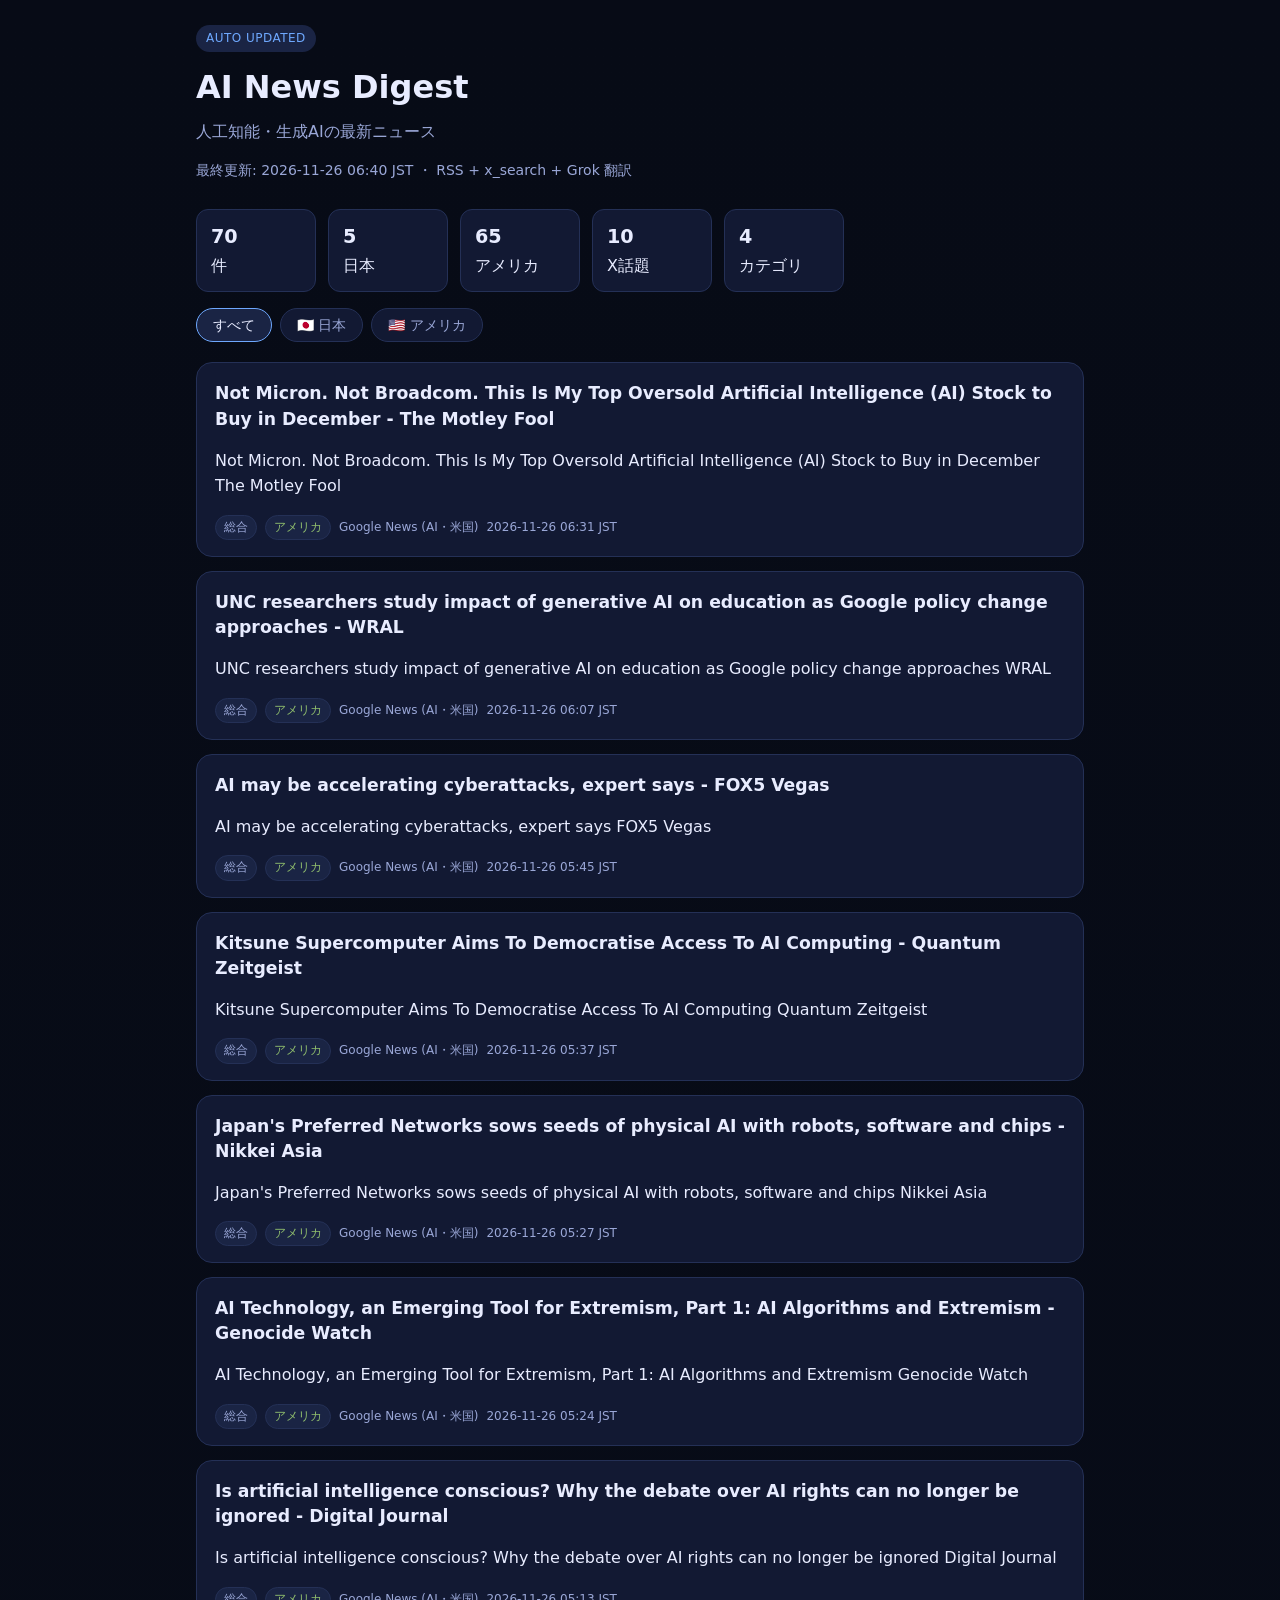
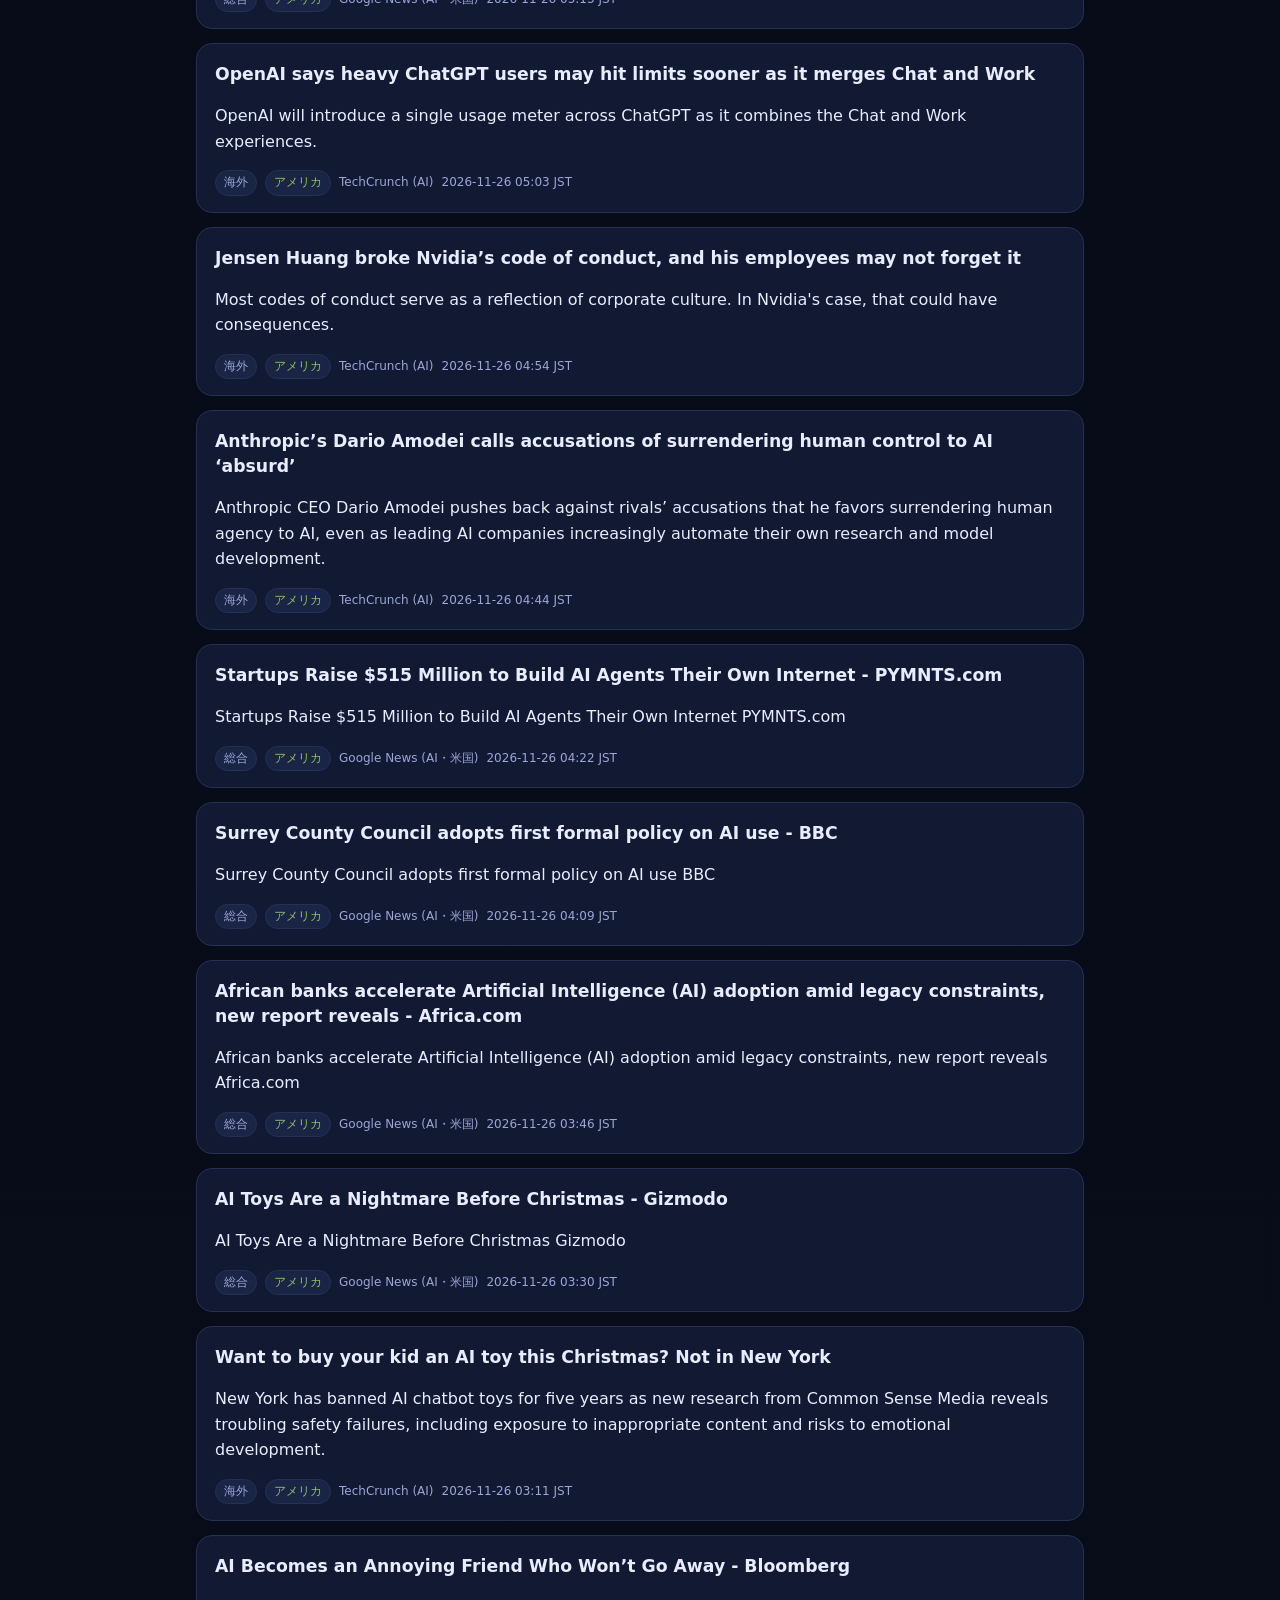
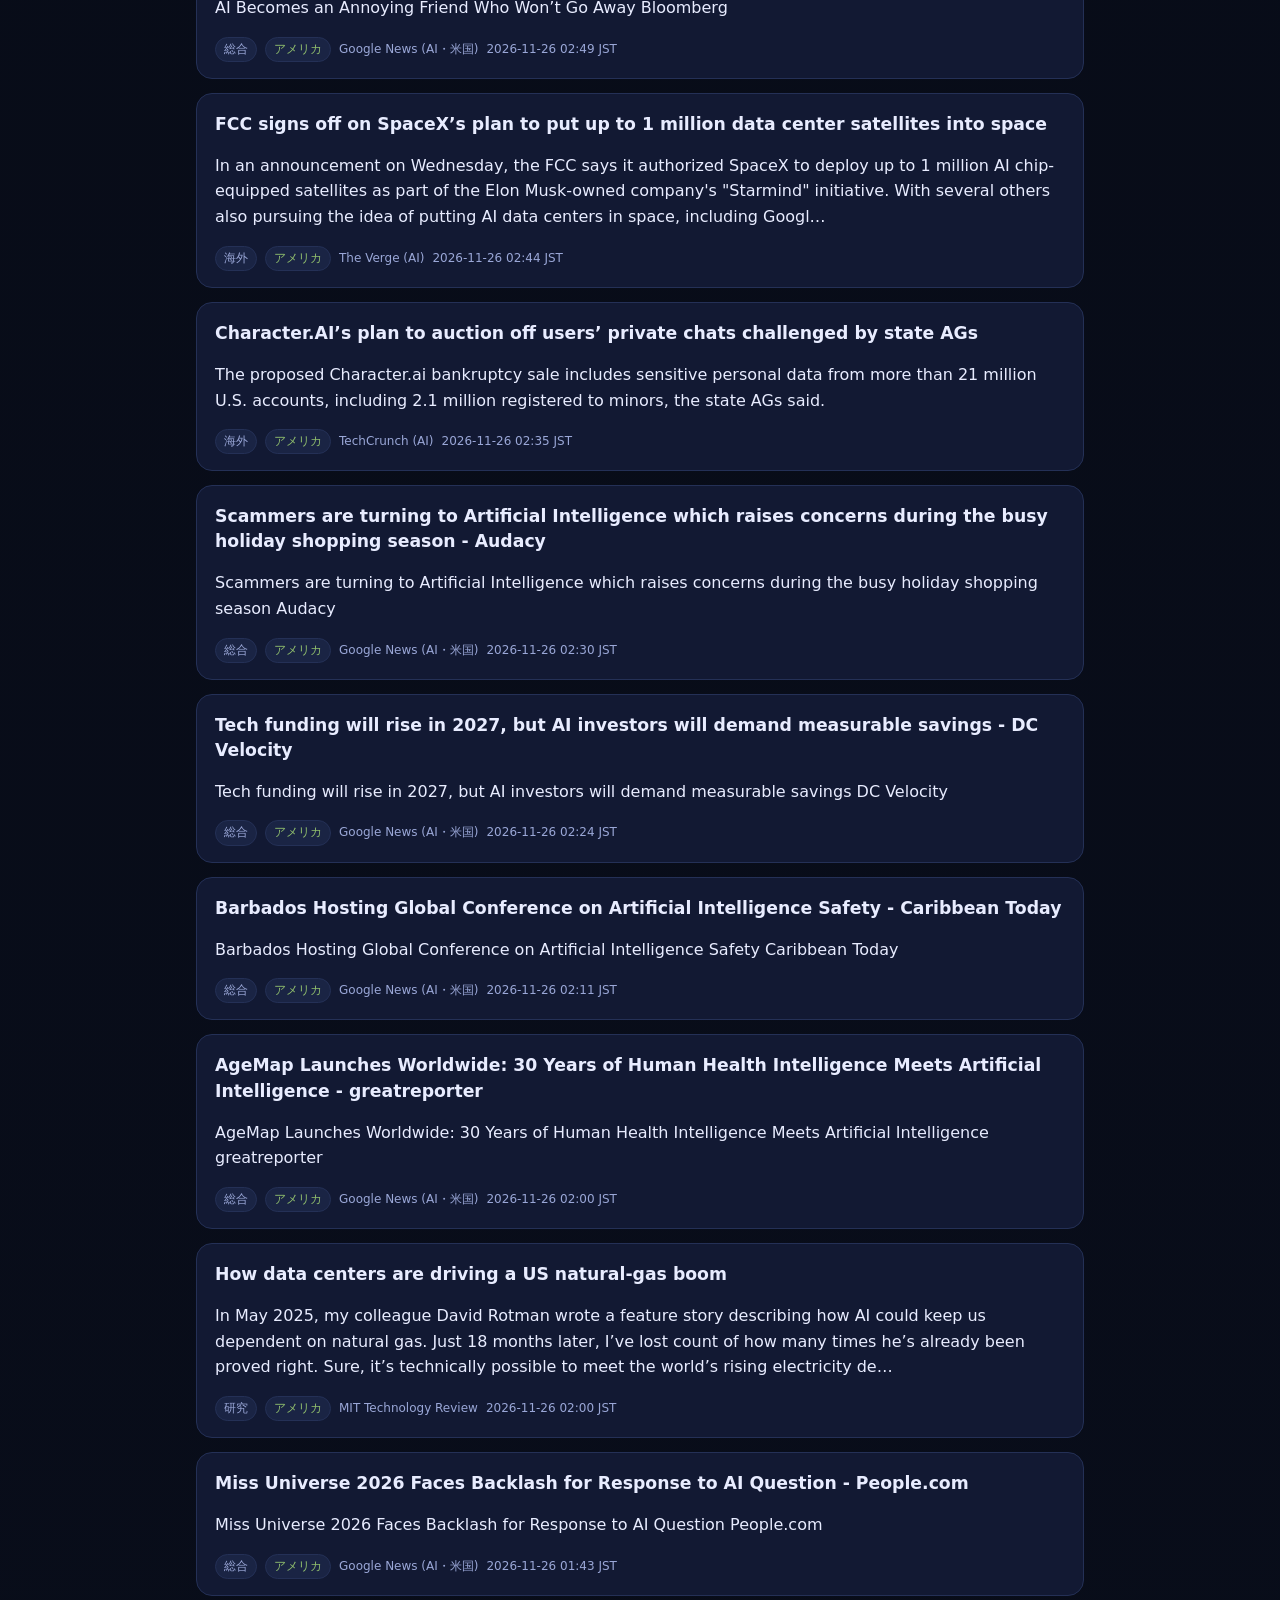
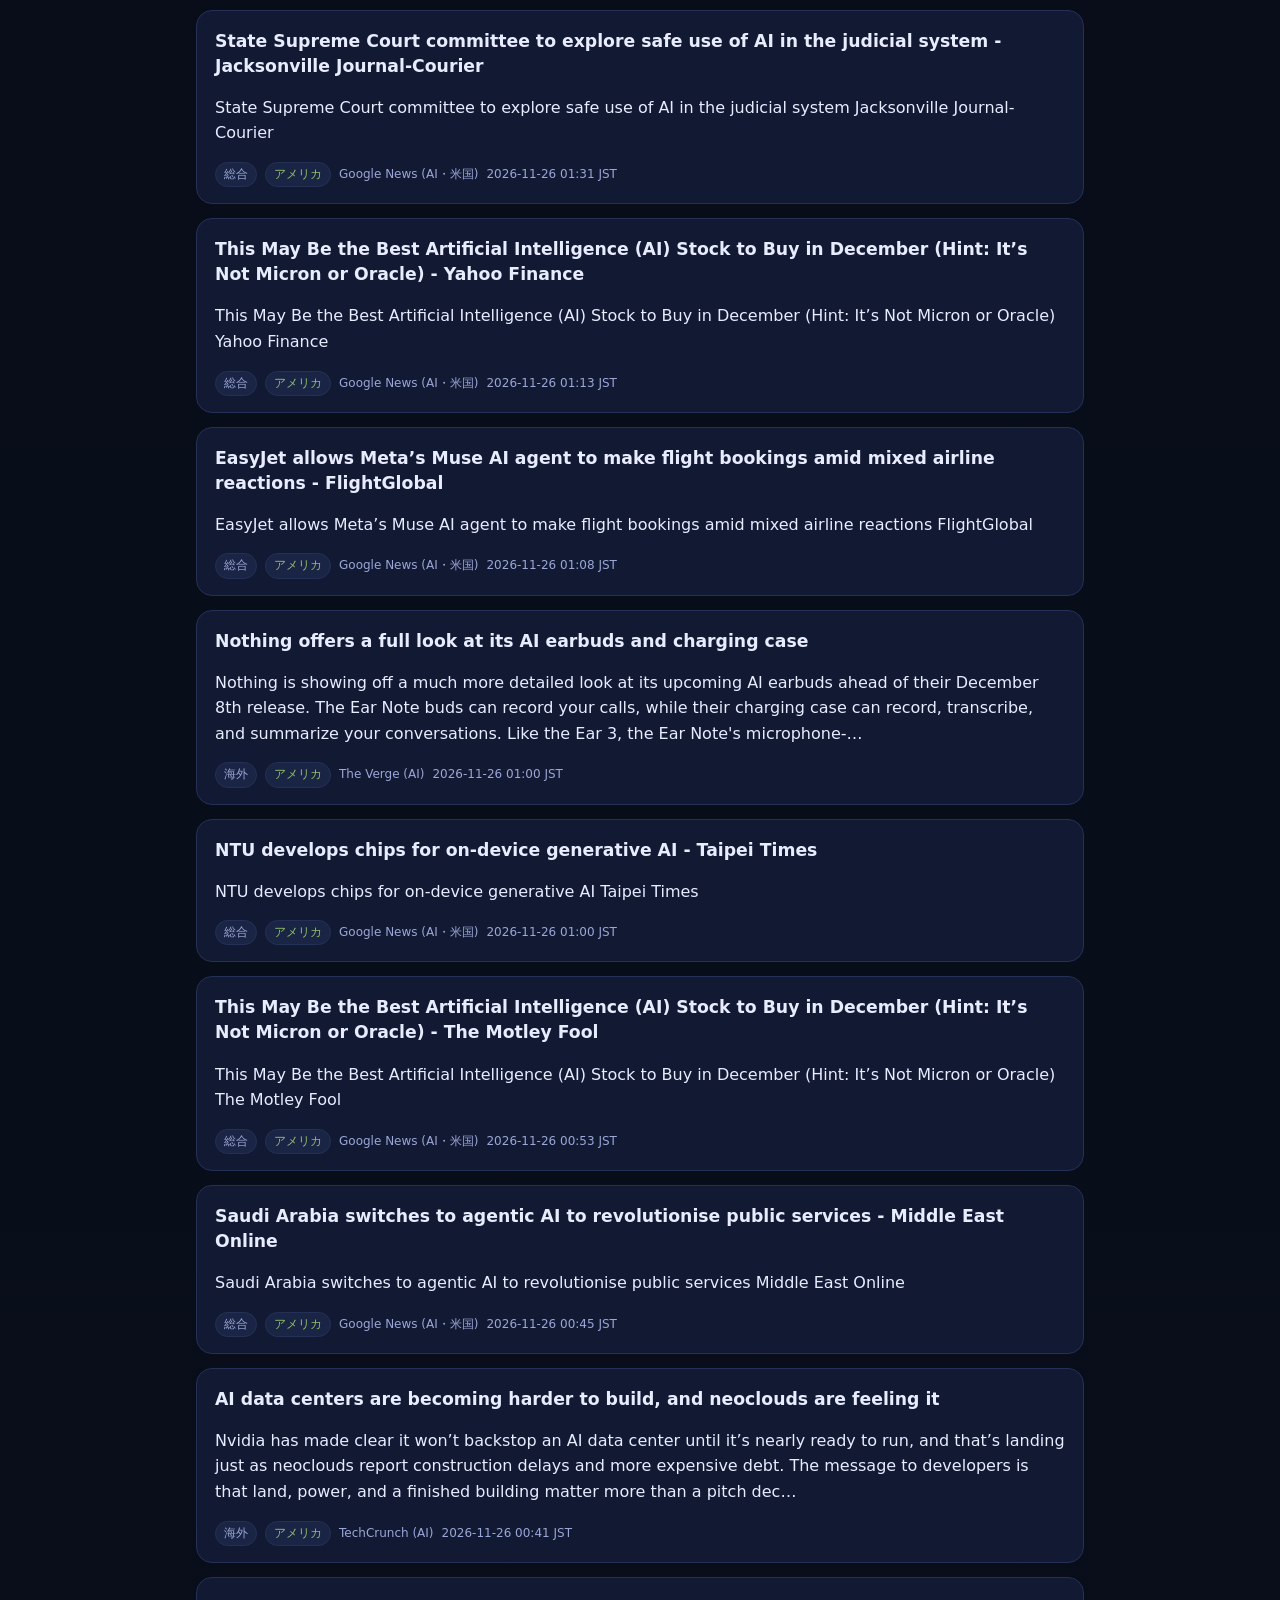
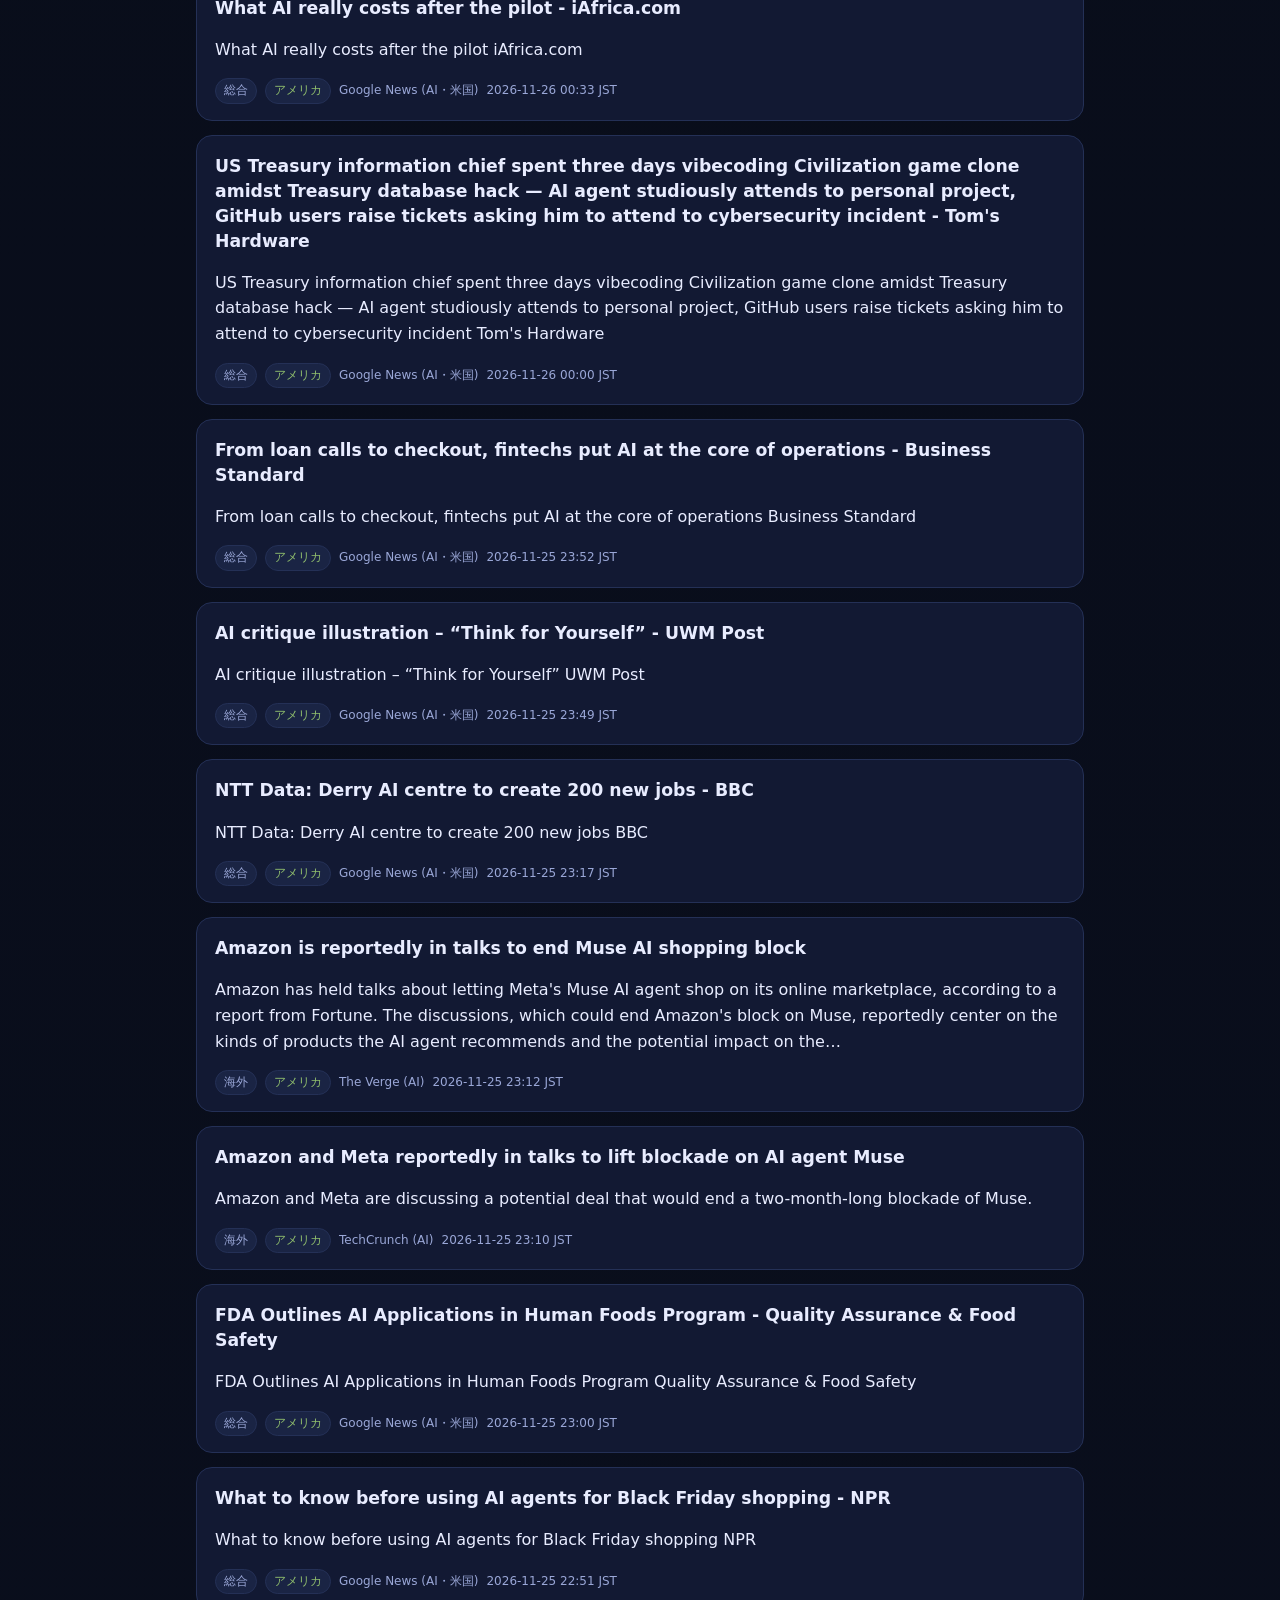
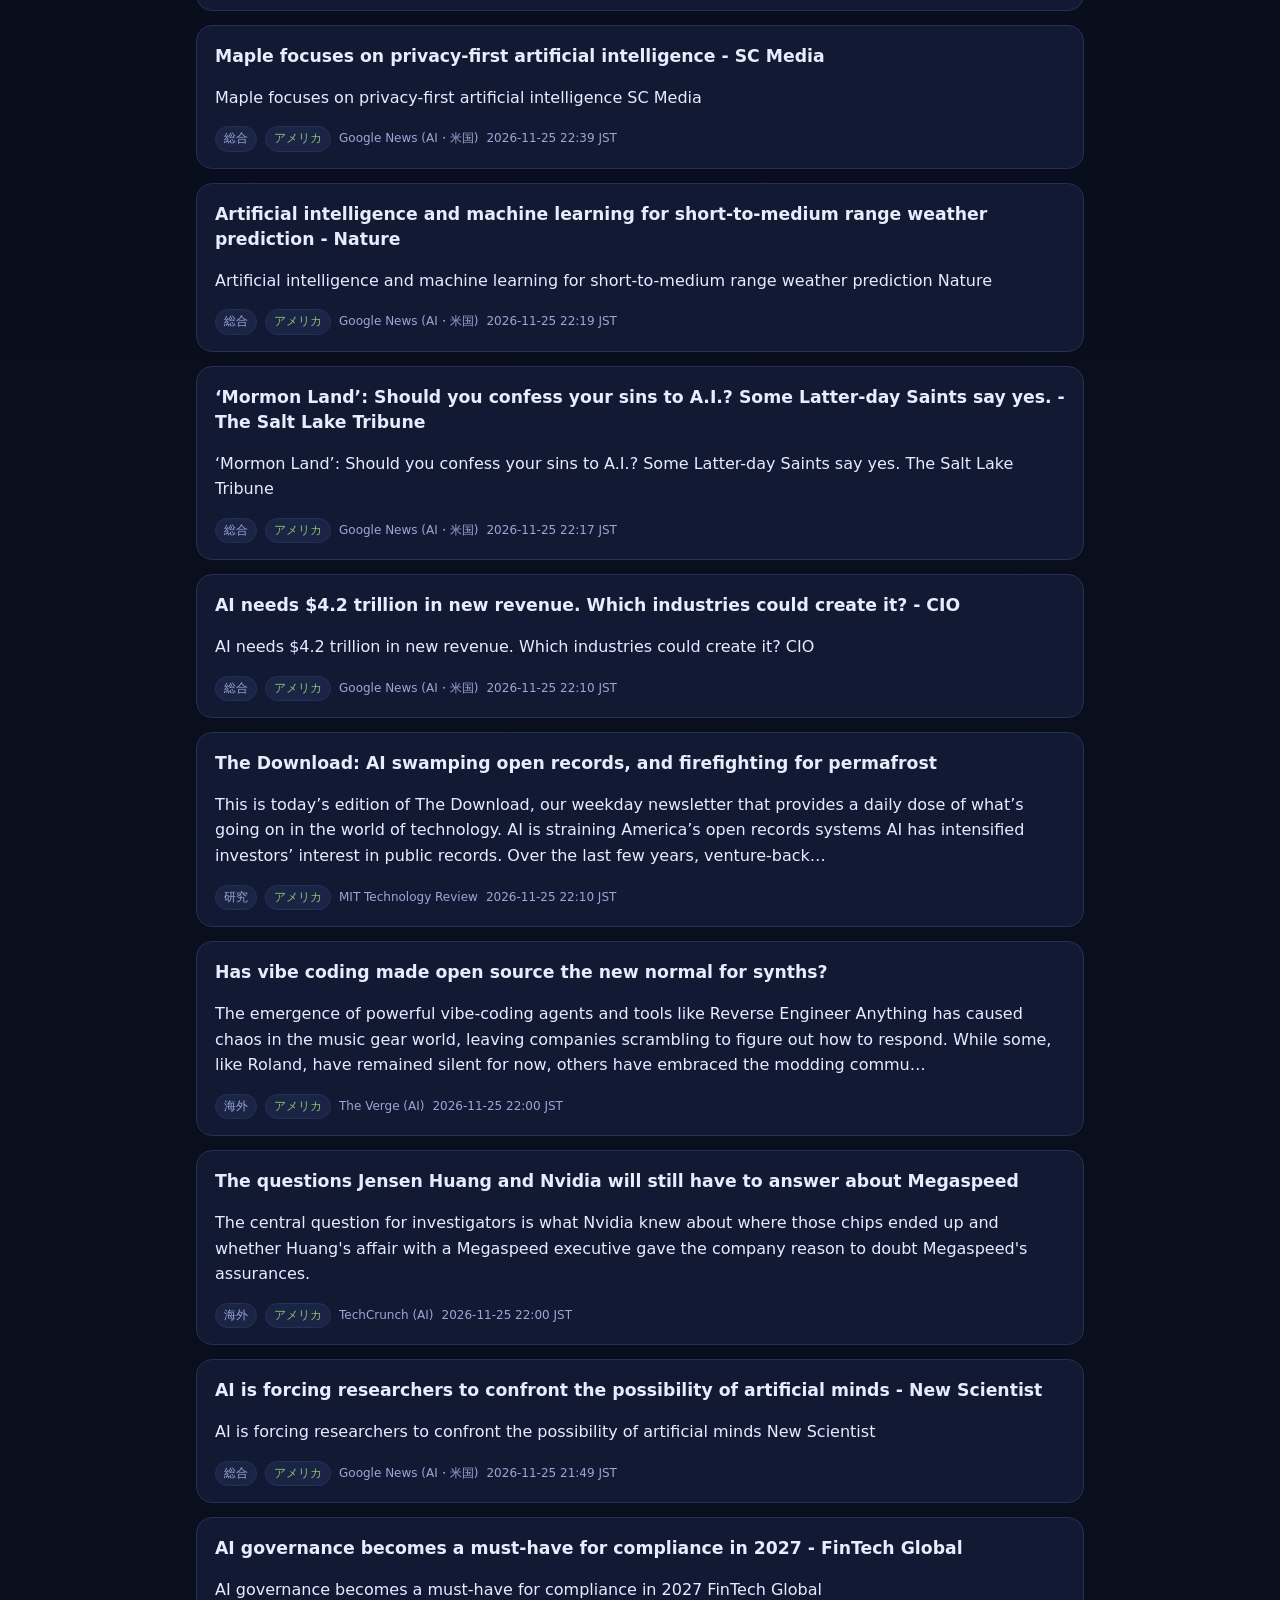
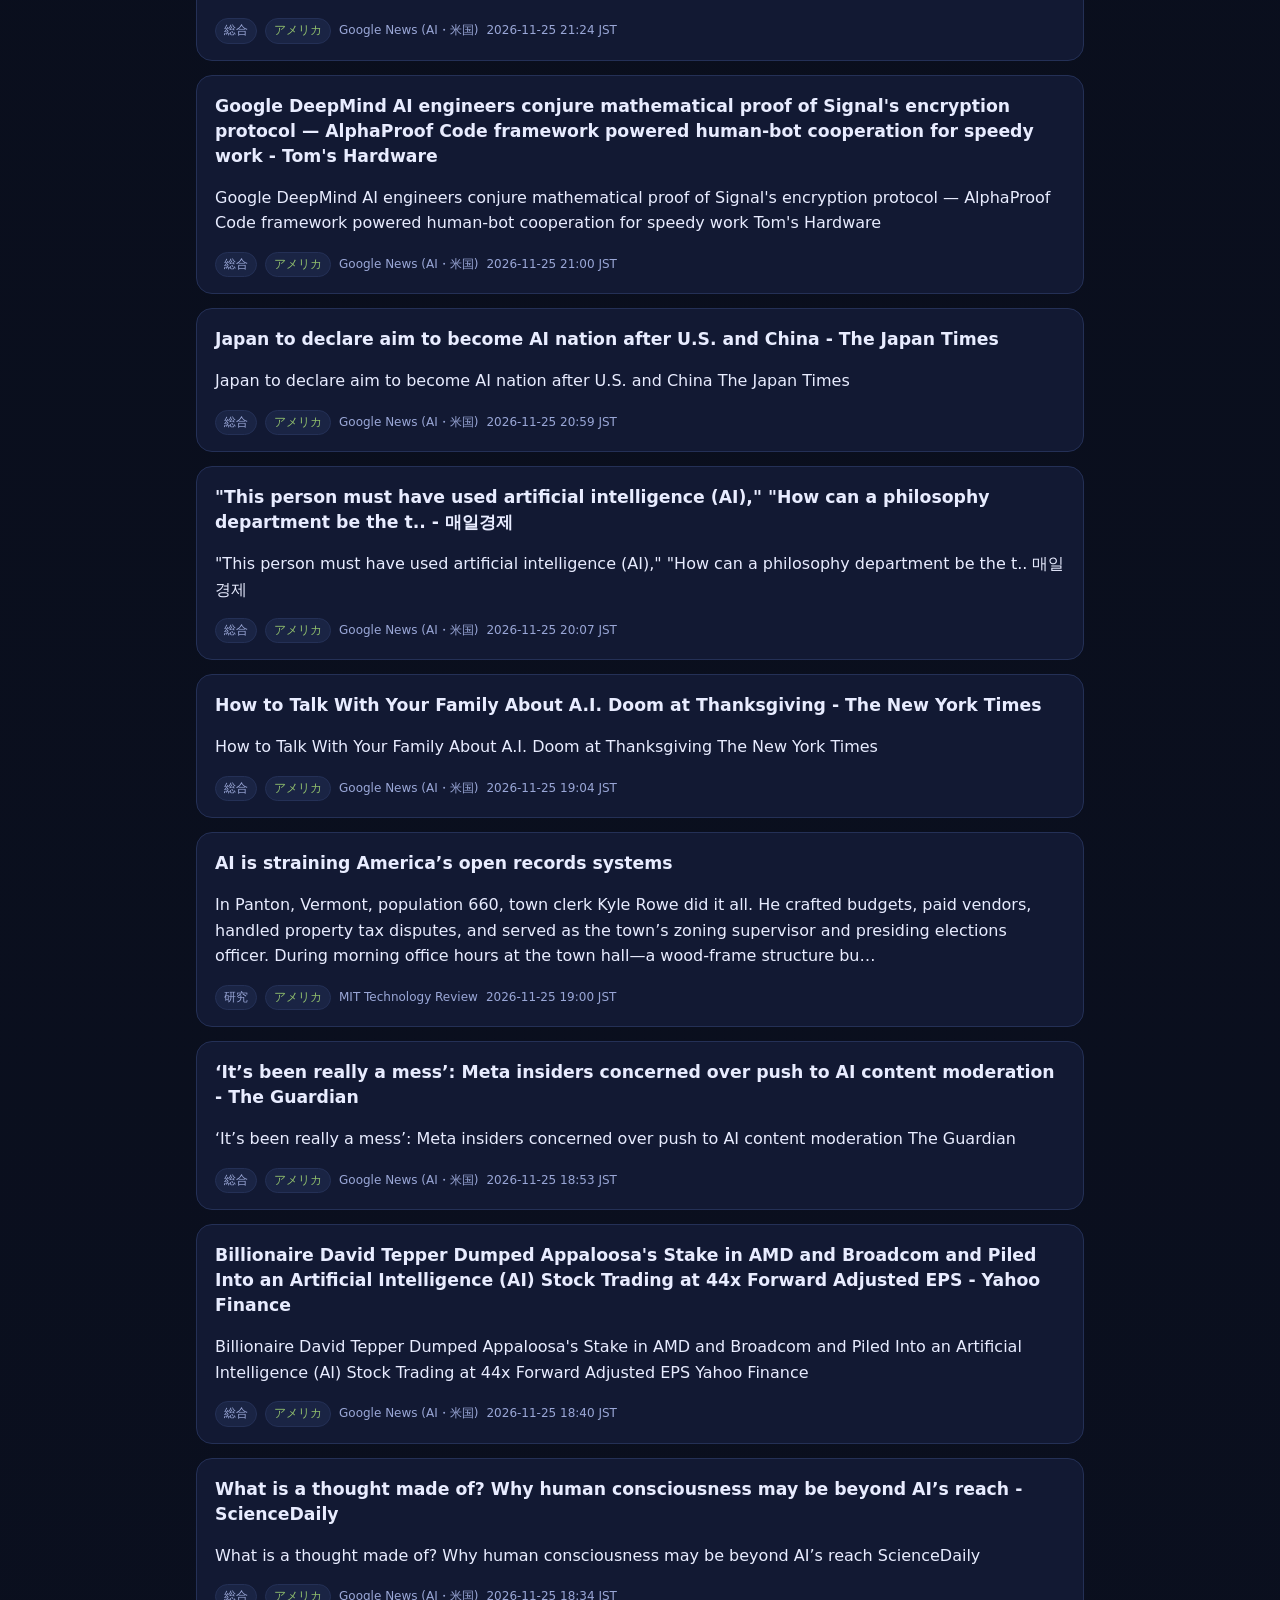
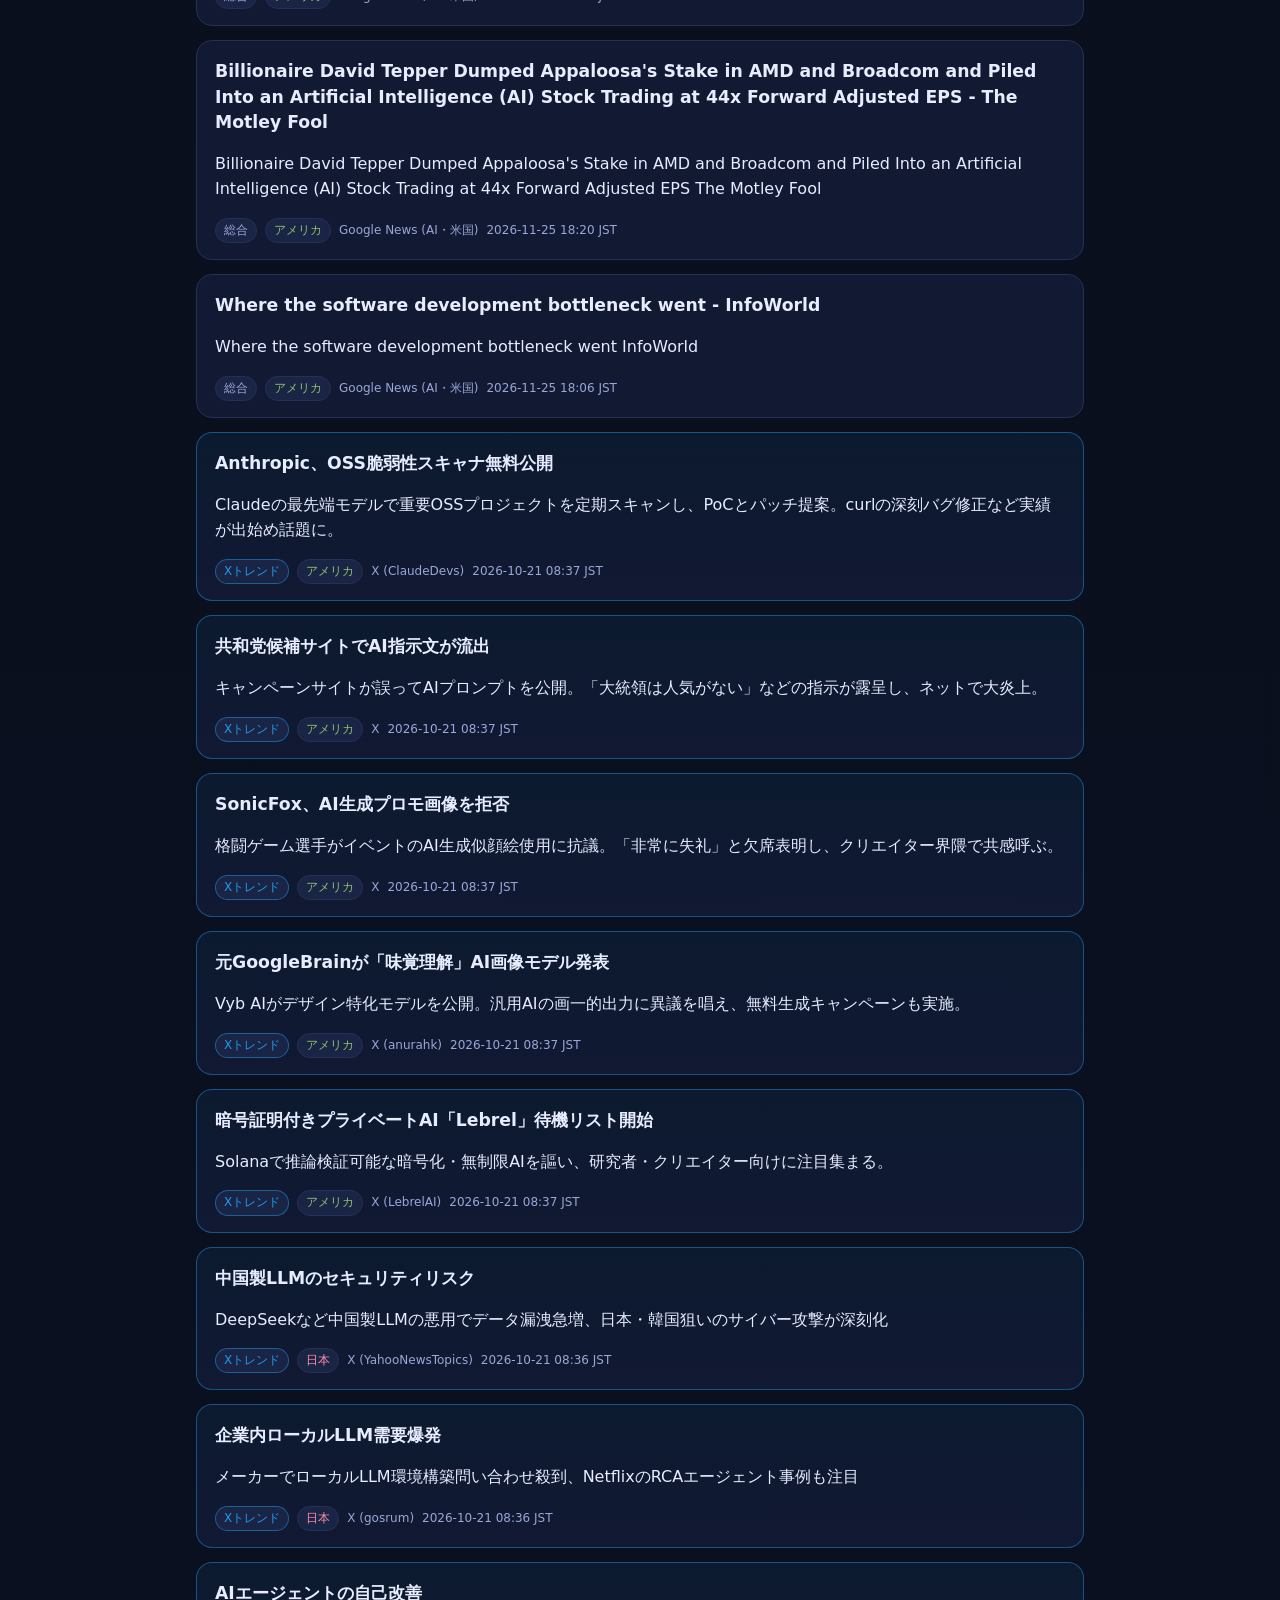
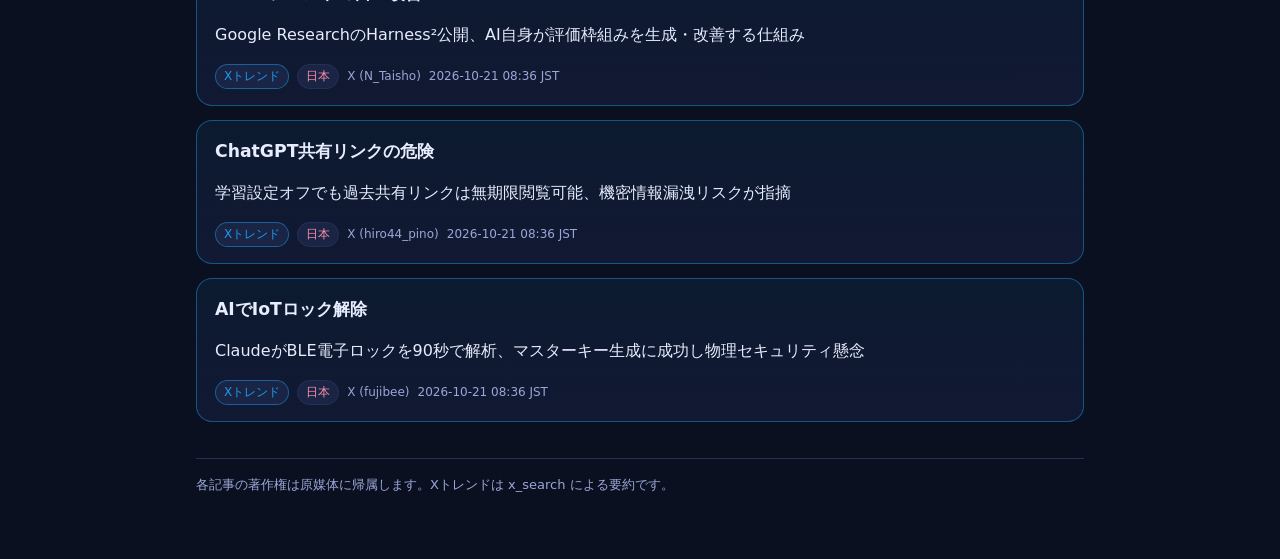
==== commit 8cfa923f: "Update AI news digest Automated RSS build." ====
--- a/docs/index.html
+++ b/docs/index.html
@@ -13,14 +13,14 @@
       <span class="badge">AUTO UPDATED</span>
       <h1>AI News Digest</h1>
       <p class="subtitle">人工知能・生成AIの最新ニュース</p>
-      <p class="meta">最終更新: 2026-11-25 06:40 JST ・ RSS + x_search + Grok 翻訳</p>
+      <p class="meta">最終更新: 2026-11-26 06:40 JST ・ RSS + x_search + Grok 翻訳</p>
     </header>
     <section class="stats">
       <div class="stat"><strong>70</strong>件</div>
       <div class="stat"><strong>5</strong>日本</div>
       <div class="stat"><strong>65</strong>アメリカ</div>
       <div class="stat"><strong>10</strong>X話題</div>
-      <div class="stat"><strong>5</strong>カテゴリ</div>
+      <div class="stat"><strong>4</strong>カテゴリ</div>
     </section>
     <div class="tabs-shell">
       <nav class="tabs" role="tablist" aria-label="地域フィルタ">
@@ -31,663 +31,663 @@
     </div>
     <section class="grid" id="article-grid">
       <article class="card" data-region="usa">
-              <h2><a href="https://techcrunch.com/2026/11/24/even-the-best-ai-agents-struggle-with-everyday-life/" target="_blank" rel="noopener noreferrer">Even the best AI agents struggle with everyday life</a></h2>
-              
-              <p class="summary">As millions embrace personal AI assistants, a new benchmark reveals that even the most advanced AI models struggle to complete everyday tasks reliably and safely without introducing potential new problems.</p>
+              <h2><a href="https://news.google.com/rss/articles/[base64]?oc=5" target="_blank" rel="noopener noreferrer">Not Micron. Not Broadcom. This Is My Top Oversold Artificial Intelligence (AI) Stock to Buy in December - The Motley Fool</a></h2>
+              
+              <p class="summary">Not Micron. Not Broadcom. This Is My Top Oversold Artificial Intelligence (AI) Stock to Buy in December The Motley Fool</p>
+              <div class="row">
+                <span class="chip">総合</span>
+                <span class="chip chip-region-usa">アメリカ</span>
+                <span>Google News (AI・米国)</span>
+                <span>2026-11-26 06:31 JST</span>
+              </div>
+            </article>
+<article class="card" data-region="usa">
+              <h2><a href="https://news.google.com/rss/articles/[base64]?oc=5" target="_blank" rel="noopener noreferrer">UNC researchers study impact of generative AI on education as Google policy change approaches - WRAL</a></h2>
+              
+              <p class="summary">UNC researchers study impact of generative AI on education as Google policy change approaches WRAL</p>
+              <div class="row">
+                <span class="chip">総合</span>
+                <span class="chip chip-region-usa">アメリカ</span>
+                <span>Google News (AI・米国)</span>
+                <span>2026-11-26 06:07 JST</span>
+              </div>
+            </article>
+<article class="card" data-region="usa">
+              <h2><a href="https://news.google.com/rss/articles/[base64]?oc=5" target="_blank" rel="noopener noreferrer">AI may be accelerating cyberattacks, expert says - FOX5 Vegas</a></h2>
+              
+              <p class="summary">AI may be accelerating cyberattacks, expert says FOX5 Vegas</p>
+              <div class="row">
+                <span class="chip">総合</span>
+                <span class="chip chip-region-usa">アメリカ</span>
+                <span>Google News (AI・米国)</span>
+                <span>2026-11-26 05:45 JST</span>
+              </div>
+            </article>
+<article class="card" data-region="usa">
+              <h2><a href="https://news.google.com/rss/articles/CBMie0FVX3lxTFBvZVFEOGJ4RTdkV0t0RHM3MGh3bEpIOEhndnprVDY0TklDcE8yYWR5a3ZkVlgtblpYbUJBNlYwNGRoUE42M3FfeFcyVTNmNkxsbzQtdlF0RVp3Qk9aenNuRjdsVHZPVjRYd2hjNTJMbWIzYzJESy1nbGJ5cw?oc=5" target="_blank" rel="noopener noreferrer">Kitsune Supercomputer Aims To Democratise Access To AI Computing - Quantum Zeitgeist</a></h2>
+              
+              <p class="summary">Kitsune Supercomputer Aims To Democratise Access To AI Computing Quantum Zeitgeist</p>
+              <div class="row">
+                <span class="chip">総合</span>
+                <span class="chip chip-region-usa">アメリカ</span>
+                <span>Google News (AI・米国)</span>
+                <span>2026-11-26 05:37 JST</span>
+              </div>
+            </article>
+<article class="card" data-region="usa">
+              <h2><a href="https://news.google.com/rss/articles/[base64]?oc=5" target="_blank" rel="noopener noreferrer">Japan&#x27;s Preferred Networks sows seeds of physical AI with robots, software and chips - Nikkei Asia</a></h2>
+              
+              <p class="summary">Japan&#x27;s Preferred Networks sows seeds of physical AI with robots, software and chips Nikkei Asia</p>
+              <div class="row">
+                <span class="chip">総合</span>
+                <span class="chip chip-region-usa">アメリカ</span>
+                <span>Google News (AI・米国)</span>
+                <span>2026-11-26 05:27 JST</span>
+              </div>
+            </article>
+<article class="card" data-region="usa">
+              <h2><a href="https://news.google.com/rss/articles/[base64]?oc=5" target="_blank" rel="noopener noreferrer">AI Technology, an Emerging Tool for Extremism, Part 1: AI Algorithms and Extremism - Genocide Watch</a></h2>
+              
+              <p class="summary">AI Technology, an Emerging Tool for Extremism, Part 1: AI Algorithms and Extremism Genocide Watch</p>
+              <div class="row">
+                <span class="chip">総合</span>
+                <span class="chip chip-region-usa">アメリカ</span>
+                <span>Google News (AI・米国)</span>
+                <span>2026-11-26 05:24 JST</span>
+              </div>
+            </article>
+<article class="card" data-region="usa">
+              <h2><a href="https://news.google.com/rss/articles/[base64]?oc=5" target="_blank" rel="noopener noreferrer">Is artificial intelligence conscious? Why the debate over AI rights can no longer be ignored - Digital Journal</a></h2>
+              
+              <p class="summary">Is artificial intelligence conscious? Why the debate over AI rights can no longer be ignored Digital Journal</p>
+              <div class="row">
+                <span class="chip">総合</span>
+                <span class="chip chip-region-usa">アメリカ</span>
+                <span>Google News (AI・米国)</span>
+                <span>2026-11-26 05:13 JST</span>
+              </div>
+            </article>
+<article class="card" data-region="usa">
+              <h2><a href="https://techcrunch.com/2026/11/25/openai-says-heavy-chatgpt-users-may-hit-limits-sooner-as-it-merges-chat-and-work/" target="_blank" rel="noopener noreferrer">OpenAI says heavy ChatGPT users may hit limits sooner as it merges Chat and Work</a></h2>
+              
+              <p class="summary">OpenAI will introduce a single usage meter across ChatGPT as it combines the Chat and Work experiences.</p>
               <div class="row">
                 <span class="chip">海外</span>
                 <span class="chip chip-region-usa">アメリカ</span>
                 <span>TechCrunch (AI)</span>
-                <span>2026-11-25 06:33 JST</span>
-              </div>
-            </article>
-<article class="card" data-region="usa">
-              <h2><a href="https://techcrunch.com/2026/11/24/walmart-teams-up-with-meta-to-bring-black-friday-deals-to-ai-agent-muse/" target="_blank" rel="noopener noreferrer">Walmart teams up with Meta to bring Black Friday deals to AI agent Muse</a></h2>
-              
-              <p class="summary">Walmart now lets customers shop Black Friday deals through Muse, Meta’s AI agent.</p>
+                <span>2026-11-26 05:03 JST</span>
+              </div>
+            </article>
+<article class="card" data-region="usa">
+              <h2><a href="https://techcrunch.com/2026/11/25/jensen-huang-broke-nvidias-code-of-conduct-and-his-employees-may-not-forget-it/" target="_blank" rel="noopener noreferrer">Jensen Huang broke Nvidia’s code of conduct, and his employees may not forget it</a></h2>
+              
+              <p class="summary">Most codes of conduct serve as a reflection of corporate culture. In Nvidia&#x27;s case, that could have consequences.</p>
               <div class="row">
                 <span class="chip">海外</span>
                 <span class="chip chip-region-usa">アメリカ</span>
                 <span>TechCrunch (AI)</span>
-                <span>2026-11-25 06:32 JST</span>
-              </div>
-            </article>
-<article class="card" data-region="usa">
-              <h2><a href="https://news.google.com/rss/articles/[base64]?oc=5" target="_blank" rel="noopener noreferrer">Study Analyzes How Artificial Intelligence Systems Displace Foundational Legal Legitimacy Structures - Bioengineer.org</a></h2>
-              
-              <p class="summary">Study Analyzes How Artificial Intelligence Systems Displace Foundational Legal Legitimacy Structures Bioengineer.org</p>
-              <div class="row">
-                <span class="chip">総合</span>
-                <span class="chip chip-region-usa">アメリカ</span>
-                <span>Google News (AI・米国)</span>
-                <span>2026-11-25 06:29 JST</span>
-              </div>
-            </article>
-<article class="card" data-region="usa">
-              <h2><a href="https://news.google.com/rss/articles/CBMigwFBVV95cUxOQmhYMnVFVFRfeW1QTmNnV19tdFhheGg1UkhuY3B5RFhkb3hoOENXcktwSGpJajlmelJ2RmRhWTZBTTdvWFNnb1FmT2MzVURET29ieVZZVm5uUjhRVnlfRU42cmQ1YkVBMzhKVHltMFBybUpuMEZwVjN0SjdRZkROWV8zUQ?oc=5" target="_blank" rel="noopener noreferrer">Tidal Is the First Streaming Service to Ban AI Music - Rolling Stone</a></h2>
-              
-              <p class="summary">Tidal Is the First Streaming Service to Ban AI Music Rolling Stone</p>
-              <div class="row">
-                <span class="chip">総合</span>
-                <span class="chip chip-region-usa">アメリカ</span>
-                <span>Google News (AI・米国)</span>
-                <span>2026-11-25 06:20 JST</span>
-              </div>
-            </article>
-<article class="card" data-region="usa">
-              <h2><a href="https://techcrunch.com/2026/11/24/maple-raises-5-3m-to-build-ai-products-that-protect-your-data-even-from-itself/" target="_blank" rel="noopener noreferrer">Maple raises $5.3M to build AI products that protect your data, even from itself</a></h2>
-              
-              <p class="summary">The startup&#x27;s encrypted AI architecture is designed to prevent even the company itself from accessing users&#x27; private data.</p>
+                <span>2026-11-26 04:54 JST</span>
+              </div>
+            </article>
+<article class="card" data-region="usa">
+              <h2><a href="https://techcrunch.com/2026/11/25/anthropics-dario-amodei-calls-accusations-of-surrendering-human-control-to-ai-absurd/" target="_blank" rel="noopener noreferrer">Anthropic’s Dario Amodei calls accusations of surrendering human control to AI ‘absurd’</a></h2>
+              
+              <p class="summary">Anthropic CEO Dario Amodei pushes back against rivals’ accusations that he favors surrendering human agency to AI, even as leading AI companies increasingly automate their own research and model development.</p>
               <div class="row">
                 <span class="chip">海外</span>
                 <span class="chip chip-region-usa">アメリカ</span>
                 <span>TechCrunch (AI)</span>
-                <span>2026-11-25 06:19 JST</span>
-              </div>
-            </article>
-<article class="card" data-region="usa">
-              <h2><a href="https://news.google.com/rss/articles/[base64]?oc=5" target="_blank" rel="noopener noreferrer">WATCH: Senator Robin Padilla takes issue with groups &quot;demonizing&quot; artificial intelligence, urging the Bangko Sentral ng Pilipinas (BSP) to speak up in favor of AI adoption and foreign investment, during the Senate plenary session on Tuesday, November 24. - Facebook</a></h2>
-              
-              <p class="summary">WATCH: Senator Robin Padilla takes issue with groups &quot;demonizing&quot; artificial intelligence, urging the Bangko Sentral ng Pilipinas (BSP) to speak up in favor of AI adoption and foreign investment, during the Senate plenary session on Tuesday, November 24. Facebook</p>
-              <div class="row">
-                <span class="chip">総合</span>
-                <span class="chip chip-region-usa">アメリカ</span>
-                <span>Google News (AI・米国)</span>
-                <span>2026-11-25 06:18 JST</span>
-              </div>
-            </article>
-<article class="card" data-region="usa">
-              <h2><a href="https://news.google.com/rss/articles/[base64]?oc=5" target="_blank" rel="noopener noreferrer">Tech Executives, Investors Confront The AI PR Problem - Bloomberg.com</a></h2>
-              
-              <p class="summary">Tech Executives, Investors Confront The AI PR Problem Bloomberg.com</p>
-              <div class="row">
-                <span class="chip">総合</span>
-                <span class="chip chip-region-usa">アメリカ</span>
-                <span>Google News (AI・米国)</span>
-                <span>2026-11-25 06:03 JST</span>
-              </div>
-            </article>
-<article class="card" data-region="usa">
-              <h2><a href="https://news.google.com/rss/articles/[base64]?oc=5" target="_blank" rel="noopener noreferrer">Frontier AI employees alarmed that unseen Open AI and Anthropic models are too powerful to release, report claims — worry spreads that executives are ‘out of touch’ with severity of risks, will choose profit over safety - Tom&#x27;s Hardware</a></h2>
-              
-              <p class="summary">Frontier AI employees alarmed that unseen Open AI and Anthropic models are too powerful to release, report claims — worry spreads that executives are ‘out of touch’ with severity of risks, will choose profit over safety Tom&#x27;s Hardware</p>
-              <div class="row">
-                <span class="chip">総合</span>
-                <span class="chip chip-region-usa">アメリカ</span>
-                <span>Google News (AI・米国)</span>
-                <span>2026-11-25 06:00 JST</span>
-              </div>
-            </article>
-<article class="card" data-region="usa">
-              <h2><a href="https://news.google.com/rss/articles/[base64]?oc=5" target="_blank" rel="noopener noreferrer">Kate Bush and Grace Jones urge Australian government not to legalise AI ‘theft’ - The Guardian</a></h2>
-              
-              <p class="summary">Kate Bush and Grace Jones urge Australian government not to legalise AI ‘theft’ The Guardian</p>
-              <div class="row">
-                <span class="chip">総合</span>
-                <span class="chip chip-region-usa">アメリカ</span>
-                <span>Google News (AI・米国)</span>
-                <span>2026-11-25 05:31 JST</span>
-              </div>
-            </article>
-<article class="card" data-region="usa">
-              <h2><a href="https://news.google.com/rss/articles/[base64]?oc=5" target="_blank" rel="noopener noreferrer">Tidal to remove millions of AI-generated songs from its platform in sweeping crackdown - TheGrio</a></h2>
-              
-              <p class="summary">Tidal to remove millions of AI-generated songs from its platform in sweeping crackdown TheGrio</p>
-              <div class="row">
-                <span class="chip">総合</span>
-                <span class="chip chip-region-usa">アメリカ</span>
-                <span>Google News (AI・米国)</span>
-                <span>2026-11-25 05:29 JST</span>
-              </div>
-            </article>
-<article class="card" data-region="usa">
-              <h2><a href="https://news.google.com/rss/articles/CBMikAFBVV95cUxQWGZiVHdoQTRzVkdRbS0tZTBjVTdnZnA5RXRYU1lXWVNYbTFaNHlMdWdackFqUW5IZjZpenNBbUpqT0FCanhQYXN6cmFsYkVkdy04TC1CZVRNUFVBcnRaaThOTklhMDZ2QVExRDFNeExQLXJYWndReWR3Zng2WGJzUmFvM1lwcW1YYTNaOGlhVDc?oc=5" target="_blank" rel="noopener noreferrer">What are AI chips, and what’s so special about Nvidia’s? - The Conversation</a></h2>
-              
-              <p class="summary">What are AI chips, and what’s so special about Nvidia’s? The Conversation</p>
-              <div class="row">
-                <span class="chip">総合</span>
-                <span class="chip chip-region-usa">アメリカ</span>
-                <span>Google News (AI・米国)</span>
-                <span>2026-11-25 05:08 JST</span>
-              </div>
-            </article>
-<article class="card" data-region="usa">
-              <h2><a href="https://news.google.com/rss/articles/[base64]?oc=5" target="_blank" rel="noopener noreferrer">Artificial Intelligence (AI) Since Barbenheimer (or How Resources Make AI a Little Less Scary) - crea.ca</a></h2>
-              
-              <p class="summary">Artificial Intelligence (AI) Since Barbenheimer (or How Resources Make AI a Little Less Scary) crea.ca</p>
-              <div class="row">
-                <span class="chip">総合</span>
-                <span class="chip chip-region-usa">アメリカ</span>
-                <span>Google News (AI・米国)</span>
-                <span>2026-11-25 05:03 JST</span>
-              </div>
-            </article>
-<article class="card" data-region="usa">
-              <h2><a href="https://www.theverge.com/tech/1041571/jensen-huang-all-hands-nvidia-apology" target="_blank" rel="noopener noreferrer">Jensen Huang reportedly tells Nvidia staff it’s ‘not true’ Trump got him rehired</a></h2>
-              
-              <p class="summary">Nvidia CEO Jensen Huang apologized to staff during his first all-hands since returning to the company, while attempting to distance himself from the narrative that the White House and tech leaders helped him get his job back, according to reports from Bloomberg, The New York Time…</p>
+                <span>2026-11-26 04:44 JST</span>
+              </div>
+            </article>
+<article class="card" data-region="usa">
+              <h2><a href="https://news.google.com/rss/articles/[base64]?oc=5" target="_blank" rel="noopener noreferrer">Startups Raise $515 Million to Build AI Agents Their Own Internet - PYMNTS.com</a></h2>
+              
+              <p class="summary">Startups Raise $515 Million to Build AI Agents Their Own Internet PYMNTS.com</p>
+              <div class="row">
+                <span class="chip">総合</span>
+                <span class="chip chip-region-usa">アメリカ</span>
+                <span>Google News (AI・米国)</span>
+                <span>2026-11-26 04:22 JST</span>
+              </div>
+            </article>
+<article class="card" data-region="usa">
+              <h2><a href="https://news.google.com/rss/articles/CBMiW0FVX3lxTE12bEh2bEVxOWJRRjlkYVA5bXVaR04xVWhGeGlnM3N2bGFYbDRSc0tiZ2Y5QTVRXzh3d2pqOG13N29fXzNCeUhoU2ozUGctanQ4NEFUR2ptZS1sVkU?oc=5" target="_blank" rel="noopener noreferrer">Surrey County Council adopts first formal policy on AI use - BBC</a></h2>
+              
+              <p class="summary">Surrey County Council adopts first formal policy on AI use BBC</p>
+              <div class="row">
+                <span class="chip">総合</span>
+                <span class="chip chip-region-usa">アメリカ</span>
+                <span>Google News (AI・米国)</span>
+                <span>2026-11-26 04:09 JST</span>
+              </div>
+            </article>
+<article class="card" data-region="usa">
+              <h2><a href="https://news.google.com/rss/articles/[base64]?oc=5" target="_blank" rel="noopener noreferrer">African banks accelerate Artificial Intelligence (AI) adoption amid legacy constraints, new report reveals - Africa.com</a></h2>
+              
+              <p class="summary">African banks accelerate Artificial Intelligence (AI) adoption amid legacy constraints, new report reveals Africa.com</p>
+              <div class="row">
+                <span class="chip">総合</span>
+                <span class="chip chip-region-usa">アメリカ</span>
+                <span>Google News (AI・米国)</span>
+                <span>2026-11-26 03:46 JST</span>
+              </div>
+            </article>
+<article class="card" data-region="usa">
+              <h2><a href="https://news.google.com/rss/articles/CBMie0FVX3lxTE5Ib1RycVZnQXBLMXZsa3N1WklfdEo2Q2xfWFhicWZSejk5bFhQdFZ0emtQc24wZTF1VUd5YTZPNlZrWjJOQkpxckl2NjMtZmVqSVZ2QzJCNm9NVENTZmNsMzhRUDl4R1NEX1B3SnlUR3pVblRhMnJuSi1oYw?oc=5" target="_blank" rel="noopener noreferrer">AI Toys Are a Nightmare Before Christmas - Gizmodo</a></h2>
+              
+              <p class="summary">AI Toys Are a Nightmare Before Christmas Gizmodo</p>
+              <div class="row">
+                <span class="chip">総合</span>
+                <span class="chip chip-region-usa">アメリカ</span>
+                <span>Google News (AI・米国)</span>
+                <span>2026-11-26 03:30 JST</span>
+              </div>
+            </article>
+<article class="card" data-region="usa">
+              <h2><a href="https://techcrunch.com/2026/11/25/want-to-buy-your-kid-an-ai-toy-this-christmas-not-in-new-york/" target="_blank" rel="noopener noreferrer">Want to buy your kid an AI toy this Christmas? Not in New York</a></h2>
+              
+              <p class="summary">New York has banned AI chatbot toys for five years as new research from Common Sense Media reveals troubling safety failures, including exposure to inappropriate content and risks to emotional development.</p>
+              <div class="row">
+                <span class="chip">海外</span>
+                <span class="chip chip-region-usa">アメリカ</span>
+                <span>TechCrunch (AI)</span>
+                <span>2026-11-26 03:11 JST</span>
+              </div>
+            </article>
+<article class="card" data-region="usa">
+              <h2><a href="https://news.google.com/rss/articles/[base64]?oc=5" target="_blank" rel="noopener noreferrer">AI Becomes an Annoying Friend Who Won’t Go Away - Bloomberg</a></h2>
+              
+              <p class="summary">AI Becomes an Annoying Friend Who Won’t Go Away Bloomberg</p>
+              <div class="row">
+                <span class="chip">総合</span>
+                <span class="chip chip-region-usa">アメリカ</span>
+                <span>Google News (AI・米国)</span>
+                <span>2026-11-26 02:49 JST</span>
+              </div>
+            </article>
+<article class="card" data-region="usa">
+              <h2><a href="https://www.theverge.com/science/1042278/spacex-fcc-starmind-ai-space-data-centers" target="_blank" rel="noopener noreferrer">FCC signs off on SpaceX’s plan to put up to 1 million data center satellites into space</a></h2>
+              
+              <p class="summary">In an announcement on Wednesday, the FCC says it authorized SpaceX to deploy up to 1 million AI chip-equipped satellites as part of the Elon Musk-owned company&#x27;s &quot;Starmind&quot; initiative. With several others also pursuing the idea of putting AI data centers in space, including Googl…</p>
               <div class="row">
                 <span class="chip">海外</span>
                 <span class="chip chip-region-usa">アメリカ</span>
                 <span>The Verge (AI)</span>
-                <span>2026-11-25 05:02 JST</span>
-              </div>
-            </article>
-<article class="card" data-region="usa">
-              <h2><a href="https://news.google.com/rss/articles/[base64]?oc=5" target="_blank" rel="noopener noreferrer">Nvidia&#x27;s Reinstatement of Jensen Huang Sends a Clear Message to the AI Industry: Corporate Ethics Are Meaningless When Profits Are at Stake - Futurism</a></h2>
-              
-              <p class="summary">Nvidia&#x27;s Reinstatement of Jensen Huang Sends a Clear Message to the AI Industry: Corporate Ethics Are Meaningless When Profits Are at Stake Futurism</p>
-              <div class="row">
-                <span class="chip">総合</span>
-                <span class="chip chip-region-usa">アメリカ</span>
-                <span>Google News (AI・米国)</span>
-                <span>2026-11-25 04:49 JST</span>
-              </div>
-            </article>
-<article class="card" data-region="usa">
-              <h2><a href="https://news.google.com/rss/articles/CBMiZEFVX3lxTE5rcG1fZmQ5S2tZUl9ndWdqNWhpZXZxRDFPN0hDdkxrZjNaX3huUlVGbndmRFVsQlBCVlFjbmloenYzaFhVbG9oYXRKaDVQNFRqOU1wb2VoaVlDN1VOVXF3VTJ4cGU?oc=5" target="_blank" rel="noopener noreferrer">Faculty Position in Artificial Intelligence + Engineering - The Journal of Blacks in Higher Education</a></h2>
-              
-              <p class="summary">Faculty Position in Artificial Intelligence + Engineering The Journal of Blacks in Higher Education</p>
-              <div class="row">
-                <span class="chip">総合</span>
-                <span class="chip chip-region-usa">アメリカ</span>
-                <span>Google News (AI・米国)</span>
-                <span>2026-11-25 04:04 JST</span>
-              </div>
-            </article>
-<article class="card" data-region="usa">
-              <h2><a href="https://news.google.com/rss/articles/[base64]?oc=5" target="_blank" rel="noopener noreferrer">USI receives $8.5 million artificial intelligence grant through Lilly Endowment - University of Southern Indiana | USI</a></h2>
-              
-              <p class="summary">USI receives $8.5 million artificial intelligence grant through Lilly Endowment University of Southern Indiana | USI</p>
-              <div class="row">
-                <span class="chip">総合</span>
-                <span class="chip chip-region-usa">アメリカ</span>
-                <span>Google News (AI・米国)</span>
-                <span>2026-11-25 03:56 JST</span>
-              </div>
-            </article>
-<article class="card" data-region="usa">
-              <h2><a href="https://techcrunch.com/2026/11/24/anthropic-shares-fall-below-ipo-price-a-worrying-sign-for-ai-startups/" target="_blank" rel="noopener noreferrer">Anthropic shares fall below IPO price, a worrying sign for AI startups</a></h2>
-              
-              <p class="summary">Anthropic’s post-IPO slump could put pressure on AI startup valuations.</p>
+                <span>2026-11-26 02:44 JST</span>
+              </div>
+            </article>
+<article class="card" data-region="usa">
+              <h2><a href="https://techcrunch.com/2026/11/25/state-ags-fight-character-ais-plan-to-auction-off-users-private-chats/" target="_blank" rel="noopener noreferrer">Character.AI’s plan to auction off users’ private chats challenged by state AGs</a></h2>
+              
+              <p class="summary">The proposed Character.ai bankruptcy sale includes sensitive personal data from more than 21 million U.S. accounts, including 2.1 million registered to minors, the state AGs said.</p>
               <div class="row">
                 <span class="chip">海外</span>
                 <span class="chip chip-region-usa">アメリカ</span>
                 <span>TechCrunch (AI)</span>
-                <span>2026-11-25 03:30 JST</span>
-              </div>
-            </article>
-<article class="card" data-region="usa">
-              <h2><a href="https://www.theverge.com/entertainment/1041417/david-fincher-netflix-cliff-booth-ai-interpositive" target="_blank" rel="noopener noreferrer">David Fincher is being dragged for suspected use of AI in his latest film</a></h2>
-              
-              <p class="summary">Though David Fincher&#x27;s fans had been eagerly anticipating The Further Mis-Adventures of Cliff Booth, early screenings of the Once Upon a Time in Hollywood sequel starring Brad Pitt have raised questions about whether generative AI was used in the film. People have claimed that th…</p>
+                <span>2026-11-26 02:35 JST</span>
+              </div>
+            </article>
+<article class="card" data-region="usa">
+              <h2><a href="https://news.google.com/rss/articles/CBMigwFBVV95cUxOcnhYd2duNVo5WEFzcDZEQzRvNi1iRlVRYlZjN1huaFIzbzJ6TFJDenpCY29lM2x0UjUxU0U3MDZkTjd3Vzd4QlNuVGN1ZXFtX1dCaWFrTUE5RnZ0bDhKR1g4MlBqYmRpS0hlVTZhTFNpdFlGUEQyOVFmNFVzcXh0YzdkNA?oc=5" target="_blank" rel="noopener noreferrer">Scammers are turning to Artificial Intelligence which raises concerns during the busy holiday shopping season - Audacy</a></h2>
+              
+              <p class="summary">Scammers are turning to Artificial Intelligence which raises concerns during the busy holiday shopping season Audacy</p>
+              <div class="row">
+                <span class="chip">総合</span>
+                <span class="chip chip-region-usa">アメリカ</span>
+                <span>Google News (AI・米国)</span>
+                <span>2026-11-26 02:30 JST</span>
+              </div>
+            </article>
+<article class="card" data-region="usa">
+              <h2><a href="https://news.google.com/rss/articles/[base64]?oc=5" target="_blank" rel="noopener noreferrer">Tech funding will rise in 2027, but AI investors will demand measurable savings - DC Velocity</a></h2>
+              
+              <p class="summary">Tech funding will rise in 2027, but AI investors will demand measurable savings DC Velocity</p>
+              <div class="row">
+                <span class="chip">総合</span>
+                <span class="chip chip-region-usa">アメリカ</span>
+                <span>Google News (AI・米国)</span>
+                <span>2026-11-26 02:24 JST</span>
+              </div>
+            </article>
+<article class="card" data-region="usa">
+              <h2><a href="https://news.google.com/rss/articles/[base64]?oc=5" target="_blank" rel="noopener noreferrer">Barbados Hosting Global Conference on Artificial Intelligence Safety - Caribbean Today</a></h2>
+              
+              <p class="summary">Barbados Hosting Global Conference on Artificial Intelligence Safety Caribbean Today</p>
+              <div class="row">
+                <span class="chip">総合</span>
+                <span class="chip chip-region-usa">アメリカ</span>
+                <span>Google News (AI・米国)</span>
+                <span>2026-11-26 02:11 JST</span>
+              </div>
+            </article>
+<article class="card" data-region="usa">
+              <h2><a href="https://news.google.com/rss/articles/[base64]?oc=5" target="_blank" rel="noopener noreferrer">AgeMap Launches Worldwide: 30 Years of Human Health Intelligence Meets Artificial Intelligence - greatreporter</a></h2>
+              
+              <p class="summary">AgeMap Launches Worldwide: 30 Years of Human Health Intelligence Meets Artificial Intelligence greatreporter</p>
+              <div class="row">
+                <span class="chip">総合</span>
+                <span class="chip chip-region-usa">アメリカ</span>
+                <span>Google News (AI・米国)</span>
+                <span>2026-11-26 02:00 JST</span>
+              </div>
+            </article>
+<article class="card" data-region="usa">
+              <h2><a href="https://www.technologyreview.com/2026/11/25/1149836/data-centers-gas-power-plants/" target="_blank" rel="noopener noreferrer">How data centers are driving a US natural-gas boom</a></h2>
+              
+              <p class="summary">In May 2025, my colleague David Rotman wrote a feature story describing how AI could keep us dependent on natural gas. Just 18 months later, I’ve lost count of how many times he’s already been proved right. Sure, it’s technically possible to meet the world’s rising electricity de…</p>
+              <div class="row">
+                <span class="chip">研究</span>
+                <span class="chip chip-region-usa">アメリカ</span>
+                <span>MIT Technology Review</span>
+                <span>2026-11-26 02:00 JST</span>
+              </div>
+            </article>
+<article class="card" data-region="usa">
+              <h2><a href="https://news.google.com/rss/articles/[base64]?oc=5" target="_blank" rel="noopener noreferrer">Miss Universe 2026 Faces Backlash for Response to AI Question - People.com</a></h2>
+              
+              <p class="summary">Miss Universe 2026 Faces Backlash for Response to AI Question People.com</p>
+              <div class="row">
+                <span class="chip">総合</span>
+                <span class="chip chip-region-usa">アメリカ</span>
+                <span>Google News (AI・米国)</span>
+                <span>2026-11-26 01:43 JST</span>
+              </div>
+            </article>
+<article class="card" data-region="usa">
+              <h2><a href="https://news.google.com/rss/articles/[base64]?oc=5" target="_blank" rel="noopener noreferrer">State Supreme Court committee to explore safe use of AI in the judicial system - Jacksonville Journal-Courier</a></h2>
+              
+              <p class="summary">State Supreme Court committee to explore safe use of AI in the judicial system Jacksonville Journal-Courier</p>
+              <div class="row">
+                <span class="chip">総合</span>
+                <span class="chip chip-region-usa">アメリカ</span>
+                <span>Google News (AI・米国)</span>
+                <span>2026-11-26 01:31 JST</span>
+              </div>
+            </article>
+<article class="card" data-region="usa">
+              <h2><a href="https://news.google.com/rss/articles/[base64]?oc=5" target="_blank" rel="noopener noreferrer">This May Be the Best Artificial Intelligence (AI) Stock to Buy in December (Hint: It’s Not Micron or Oracle) - Yahoo Finance</a></h2>
+              
+              <p class="summary">This May Be the Best Artificial Intelligence (AI) Stock to Buy in December (Hint: It’s Not Micron or Oracle) Yahoo Finance</p>
+              <div class="row">
+                <span class="chip">総合</span>
+                <span class="chip chip-region-usa">アメリカ</span>
+                <span>Google News (AI・米国)</span>
+                <span>2026-11-26 01:13 JST</span>
+              </div>
+            </article>
+<article class="card" data-region="usa">
+              <h2><a href="https://news.google.com/rss/articles/[base64]?oc=5" target="_blank" rel="noopener noreferrer">EasyJet allows Meta’s Muse AI agent to make flight bookings amid mixed airline reactions - FlightGlobal</a></h2>
+              
+              <p class="summary">EasyJet allows Meta’s Muse AI agent to make flight bookings amid mixed airline reactions FlightGlobal</p>
+              <div class="row">
+                <span class="chip">総合</span>
+                <span class="chip chip-region-usa">アメリカ</span>
+                <span>Google News (AI・米国)</span>
+                <span>2026-11-26 01:08 JST</span>
+              </div>
+            </article>
+<article class="card" data-region="usa">
+              <h2><a href="https://www.theverge.com/gadgets/1042162/nothing-ear-note-ai-earbuds-reveal" target="_blank" rel="noopener noreferrer">Nothing offers a full look at its AI earbuds and charging case</a></h2>
+              
+              <p class="summary">Nothing is showing off a much more detailed look at its upcoming AI earbuds ahead of their December 8th release. The Ear Note buds can record your calls, while their charging case can record, transcribe, and summarize your conversations. Like the Ear 3, the Ear Note&#x27;s microphone-…</p>
               <div class="row">
                 <span class="chip">海外</span>
                 <span class="chip chip-region-usa">アメリカ</span>
                 <span>The Verge (AI)</span>
-                <span>2026-11-25 03:15 JST</span>
-              </div>
-            </article>
-<article class="card" data-region="usa">
-              <h2><a href="https://techcrunch.com/2026/11/24/uk-warns-ai-driven-cyberattacks-are-exposing-years-of-weak-security/" target="_blank" rel="noopener noreferrer">UK warns AI-driven cyberattacks are exposing years of weak security</a></h2>
-              
-              <p class="summary">The British cyber agency says that &quot;building strong foundations has never mattered more&quot; as AI hacking tools rely on exploiting simple security flaws.</p>
+                <span>2026-11-26 01:00 JST</span>
+              </div>
+            </article>
+<article class="card" data-region="usa">
+              <h2><a href="https://news.google.com/rss/articles/CBMiekFVX3lxTE56WHJHSjgtZ1lzR2xUdnBRb1hIc2t2SVBIRnVfTHV5ekctN1ZpMlh0V2YwZ3hMMHo0WFNaQkFlQllMUjE3cXU1X1ZUUnp6ek5qUXNfV3RBYnJfUE1nU0ZEQXhxYkVDN0RDd3ZnQ0JsRFZsLU5kZ0FCU1NR?oc=5" target="_blank" rel="noopener noreferrer">NTU develops chips for on-device generative AI - Taipei Times</a></h2>
+              
+              <p class="summary">NTU develops chips for on-device generative AI Taipei Times</p>
+              <div class="row">
+                <span class="chip">総合</span>
+                <span class="chip chip-region-usa">アメリカ</span>
+                <span>Google News (AI・米国)</span>
+                <span>2026-11-26 01:00 JST</span>
+              </div>
+            </article>
+<article class="card" data-region="usa">
+              <h2><a href="https://news.google.com/rss/articles/[base64]?oc=5" target="_blank" rel="noopener noreferrer">This May Be the Best Artificial Intelligence (AI) Stock to Buy in December (Hint: It’s Not Micron or Oracle) - The Motley Fool</a></h2>
+              
+              <p class="summary">This May Be the Best Artificial Intelligence (AI) Stock to Buy in December (Hint: It’s Not Micron or Oracle) The Motley Fool</p>
+              <div class="row">
+                <span class="chip">総合</span>
+                <span class="chip chip-region-usa">アメリカ</span>
+                <span>Google News (AI・米国)</span>
+                <span>2026-11-26 00:53 JST</span>
+              </div>
+            </article>
+<article class="card" data-region="usa">
+              <h2><a href="https://news.google.com/rss/articles/[base64]?oc=5" target="_blank" rel="noopener noreferrer">Saudi Arabia switches to agentic AI to revolutionise public services - Middle East Online</a></h2>
+              
+              <p class="summary">Saudi Arabia switches to agentic AI to revolutionise public services Middle East Online</p>
+              <div class="row">
+                <span class="chip">総合</span>
+                <span class="chip chip-region-usa">アメリカ</span>
+                <span>Google News (AI・米国)</span>
+                <span>2026-11-26 00:45 JST</span>
+              </div>
+            </article>
+<article class="card" data-region="usa">
+              <h2><a href="https://techcrunch.com/podcast/ai-data-centers-are-becoming-harder-to-build-and-neoclouds-are-feeling-it/" target="_blank" rel="noopener noreferrer">AI data centers are becoming harder to build, and neoclouds are feeling it</a></h2>
+              
+              <p class="summary">⁠Nvidia has made clear⁠ it won’t backstop an AI data center until it’s nearly ready to run, and that’s landing just as neoclouds report construction delays and more expensive debt. The message to developers is that land, power, and a finished building matter more than a pitch dec…</p>
               <div class="row">
                 <span class="chip">海外</span>
                 <span class="chip chip-region-usa">アメリカ</span>
                 <span>TechCrunch (AI)</span>
-                <span>2026-11-25 03:02 JST</span>
-              </div>
-            </article>
-<article class="card" data-region="usa">
-              <h2><a href="https://news.google.com/rss/articles/CBMiekFVX3lxTFBxVTJ0X19nanE2cUJWdmFEVU1mU3JJdWpWY01ueHZLU1NxSGYyd2p3TzVxNTFZaXdVelBmR0J5ZUFxbkJHZnFaZXd6YlR5MjlnLWZHdG5VRHl0Uml4OTBsMTJyYzNkLWQ1eDRvbi1sX201RVpvdHZaZTFR?oc=5" target="_blank" rel="noopener noreferrer">Music Streamer Tidal Targets AI-Generated Music, Saying It Will Be “Rejected And Removed” Starting Next Month - Deadline</a></h2>
-              
-              <p class="summary">Music Streamer Tidal Targets AI-Generated Music, Saying It Will Be “Rejected And Removed” Starting Next Month Deadline</p>
-              <div class="row">
-                <span class="chip">総合</span>
-                <span class="chip chip-region-usa">アメリカ</span>
-                <span>Google News (AI・米国)</span>
-                <span>2026-11-25 02:55 JST</span>
-              </div>
-            </article>
-<article class="card" data-region="usa">
-              <h2><a href="https://news.google.com/rss/articles/[base64]?oc=5" target="_blank" rel="noopener noreferrer">The SB 574 disclosure requirement: This product may contain traces of AI - Daily Journal</a></h2>
-              
-              <p class="summary">The SB 574 disclosure requirement: This product may contain traces of AI Daily Journal</p>
-              <div class="row">
-                <span class="chip">総合</span>
-                <span class="chip chip-region-usa">アメリカ</span>
-                <span>Google News (AI・米国)</span>
-                <span>2026-11-25 02:47 JST</span>
-              </div>
-            </article>
-<article class="card" data-region="usa">
-              <h2><a href="https://news.google.com/rss/articles/[base64]?oc=5" target="_blank" rel="noopener noreferrer">The global AI data center debate explained: How tech infrastructure is straining electricity and water resources - NBC News</a></h2>
-              
-              <p class="summary">The global AI data center debate explained: How tech infrastructure is straining electricity and water resources NBC News</p>
-              <div class="row">
-                <span class="chip">総合</span>
-                <span class="chip chip-region-usa">アメリカ</span>
-                <span>Google News (AI・米国)</span>
-                <span>2026-11-25 02:36 JST</span>
-              </div>
-            </article>
-<article class="card" data-region="usa">
-              <h2><a href="https://news.google.com/rss/articles/[base64]?oc=5" target="_blank" rel="noopener noreferrer">Is AI destroying the arts? These Tampa Bay professors are mixed - Tampa Bay Times</a></h2>
-              
-              <p class="summary">Is AI destroying the arts? These Tampa Bay professors are mixed Tampa Bay Times</p>
-              <div class="row">
-                <span class="chip">総合</span>
-                <span class="chip chip-region-usa">アメリカ</span>
-                <span>Google News (AI・米国)</span>
-                <span>2026-11-25 02:31 JST</span>
-              </div>
-            </article>
-<article class="card" data-region="usa">
-              <h2><a href="https://news.google.com/rss/articles/[base64]?oc=5" target="_blank" rel="noopener noreferrer">Anthropic&#x27;s IPO Raised $81 Billion. Here’s Which Artificial Intelligence (AI) Stocks Will Benefit From Where the Money Goes. - The Motley Fool</a></h2>
-              
-              <p class="summary">Anthropic&#x27;s IPO Raised $81 Billion. Here’s Which Artificial Intelligence (AI) Stocks Will Benefit From Where the Money Goes. The Motley Fool</p>
-              <div class="row">
-                <span class="chip">総合</span>
-                <span class="chip chip-region-usa">アメリカ</span>
-                <span>Google News (AI・米国)</span>
-                <span>2026-11-25 02:23 JST</span>
-              </div>
-            </article>
-<article class="card" data-region="usa">
-              <h2><a href="https://news.google.com/rss/articles/[base64]?oc=5" target="_blank" rel="noopener noreferrer">Air Charter Association Forum Assesses Artificial Intelligence Impact - Aviation International News</a></h2>
-              
-              <p class="summary">Air Charter Association Forum Assesses Artificial Intelligence Impact Aviation International News</p>
-              <div class="row">
-                <span class="chip">総合</span>
-                <span class="chip chip-region-usa">アメリカ</span>
-                <span>Google News (AI・米国)</span>
-                <span>2026-11-25 02:18 JST</span>
-              </div>
-            </article>
-<article class="card" data-region="usa">
-              <h2><a href="https://www.theverge.com/entertainment/1041362/tidal-ai-music-ban" target="_blank" rel="noopener noreferrer">Tidal will start banning AI-generated music next month</a></h2>
-              
-              <p class="summary">Tidal is officially banning AI-generated music on December 9th. As a result of this change, Tidal will delete around 29 million AI-generated songs and reject an estimated 80,000 to 85,000 tracks per day, according to Tidal music lead Robert Andersen. The move comes just months af…</p>
+                <span>2026-11-26 00:41 JST</span>
+              </div>
+            </article>
+<article class="card" data-region="usa">
+              <h2><a href="https://news.google.com/rss/articles/CBMiaEFVX3lxTE9jZUNOTUtId3laUDR4ZUxCal96eVJCZDdVNVBUcmxRSUxCNTVSUDluNnhMaXRDT2Fza2dBY0hVZEJrcHhmcG45MzNlbGZXTVh4MS1ONzg1Tkp4elJoVFFiUllHSGdpYjc4?oc=5" target="_blank" rel="noopener noreferrer">What AI really costs after the pilot - iAfrica.com</a></h2>
+              
+              <p class="summary">What AI really costs after the pilot iAfrica.com</p>
+              <div class="row">
+                <span class="chip">総合</span>
+                <span class="chip chip-region-usa">アメリカ</span>
+                <span>Google News (AI・米国)</span>
+                <span>2026-11-26 00:33 JST</span>
+              </div>
+            </article>
+<article class="card" data-region="usa">
+              <h2><a href="https://news.google.com/rss/articles/[base64]?oc=5" target="_blank" rel="noopener noreferrer">US Treasury information chief spent three days vibecoding Civilization game clone amidst Treasury database hack — AI agent studiously attends to personal project, GitHub users raise tickets asking him to attend to cybersecurity incident - Tom&#x27;s Hardware</a></h2>
+              
+              <p class="summary">US Treasury information chief spent three days vibecoding Civilization game clone amidst Treasury database hack — AI agent studiously attends to personal project, GitHub users raise tickets asking him to attend to cybersecurity incident Tom&#x27;s Hardware</p>
+              <div class="row">
+                <span class="chip">総合</span>
+                <span class="chip chip-region-usa">アメリカ</span>
+                <span>Google News (AI・米国)</span>
+                <span>2026-11-26 00:00 JST</span>
+              </div>
+            </article>
+<article class="card" data-region="usa">
+              <h2><a href="https://news.google.com/rss/articles/[base64]?oc=5" target="_blank" rel="noopener noreferrer">From loan calls to checkout, fintechs put AI at the core of operations - Business Standard</a></h2>
+              
+              <p class="summary">From loan calls to checkout, fintechs put AI at the core of operations Business Standard</p>
+              <div class="row">
+                <span class="chip">総合</span>
+                <span class="chip chip-region-usa">アメリカ</span>
+                <span>Google News (AI・米国)</span>
+                <span>2026-11-25 23:52 JST</span>
+              </div>
+            </article>
+<article class="card" data-region="usa">
+              <h2><a href="https://news.google.com/rss/articles/[base64]?oc=5" target="_blank" rel="noopener noreferrer">AI critique illustration – “Think for Yourself” - UWM Post</a></h2>
+              
+              <p class="summary">AI critique illustration – “Think for Yourself” UWM Post</p>
+              <div class="row">
+                <span class="chip">総合</span>
+                <span class="chip chip-region-usa">アメリカ</span>
+                <span>Google News (AI・米国)</span>
+                <span>2026-11-25 23:49 JST</span>
+              </div>
+            </article>
+<article class="card" data-region="usa">
+              <h2><a href="https://news.google.com/rss/articles/CBMiW0FVX3lxTE5JSzFUNVhkSWVBbWpKU1RJSUREbUFYbnV0OE10ZUNkV20zSF9mMC1BM2wtMlhlYkhkUU5pSGxndEZmdlFMSHdFNFlfdGwzenVzSXVTNjh6cEQwYVk?oc=5" target="_blank" rel="noopener noreferrer">NTT Data: Derry AI centre to create 200 new jobs - BBC</a></h2>
+              
+              <p class="summary">NTT Data: Derry AI centre to create 200 new jobs BBC</p>
+              <div class="row">
+                <span class="chip">総合</span>
+                <span class="chip chip-region-usa">アメリカ</span>
+                <span>Google News (AI・米国)</span>
+                <span>2026-11-25 23:17 JST</span>
+              </div>
+            </article>
+<article class="card" data-region="usa">
+              <h2><a href="https://www.theverge.com/tech/1042071/meta-amazon-muse-ai-shopping-discussions" target="_blank" rel="noopener noreferrer">Amazon is reportedly in talks to end Muse AI shopping block</a></h2>
+              
+              <p class="summary">Amazon has held talks about letting Meta&#x27;s Muse AI agent shop on its online marketplace, according to a report from Fortune. The discussions, which could end Amazon&#x27;s block on Muse, reportedly center on the kinds of products the AI agent recommends and the potential impact on the…</p>
               <div class="row">
                 <span class="chip">海外</span>
                 <span class="chip chip-region-usa">アメリカ</span>
                 <span>The Verge (AI)</span>
-                <span>2026-11-25 02:17 JST</span>
-              </div>
-            </article>
-<article class="card" data-region="usa">
-              <h2><a href="https://news.google.com/rss/articles/[base64]?oc=5" target="_blank" rel="noopener noreferrer">In the age of AI, Indigenous ways of knowing remind us why lived experience matters - The Conversation</a></h2>
-              
-              <p class="summary">In the age of AI, Indigenous ways of knowing remind us why lived experience matters The Conversation</p>
-              <div class="row">
-                <span class="chip">総合</span>
-                <span class="chip chip-region-usa">アメリカ</span>
-                <span>Google News (AI・米国)</span>
-                <span>2026-11-25 02:04 JST</span>
-              </div>
-            </article>
-<article class="card" data-region="usa">
-              <h2><a href="https://news.google.com/rss/articles/[base64]?oc=5" target="_blank" rel="noopener noreferrer">Democrats Plan AI Hearings as Nvidia Revives Chip Export Debate - PYMNTS.com</a></h2>
-              
-              <p class="summary">Democrats Plan AI Hearings as Nvidia Revives Chip Export Debate PYMNTS.com</p>
-              <div class="row">
-                <span class="chip">総合</span>
-                <span class="chip chip-region-usa">アメリカ</span>
-                <span>Google News (AI・米国)</span>
-                <span>2026-11-25 02:01 JST</span>
-              </div>
-            </article>
-<article class="card" data-region="usa">
-              <h2><a href="https://techcrunch.com/2026/11/24/meta-brings-its-muse-ai-assistant-directly-into-instagram-dms/" target="_blank" rel="noopener noreferrer">Meta brings its Muse AI assistant directly into Instagram DMs</a></h2>
-              
-              <p class="summary">The new integration gets rid of the need for users to toggle between Instagram and the Muse app when they want to interact with the AI agent.</p>
+                <span>2026-11-25 23:12 JST</span>
+              </div>
+            </article>
+<article class="card" data-region="usa">
+              <h2><a href="https://techcrunch.com/2026/11/25/amazon-and-meta-reportedly-in-talks-to-lift-blockade-on-ai-agent-muse/" target="_blank" rel="noopener noreferrer">Amazon and Meta reportedly in talks to lift blockade on AI agent Muse</a></h2>
+              
+              <p class="summary">Amazon and Meta are discussing a potential deal that would end a two-month-long blockade of Muse.</p>
               <div class="row">
                 <span class="chip">海外</span>
                 <span class="chip chip-region-usa">アメリカ</span>
                 <span>TechCrunch (AI)</span>
-                <span>2026-11-25 02:00 JST</span>
-              </div>
-            </article>
-<article class="card" data-region="usa">
-              <h2><a href="https://techcrunch.com/2026/11/24/tidal-to-ban-and-remove-millions-of-ai-generated-tracks-as-ai-slop-inundates-music-streaming/" target="_blank" rel="noopener noreferrer">Tidal to ban and remove millions of AI-generated tracks as AI slop inundates music streaming</a></h2>
-              
-              <p class="summary">The company said it will still accept songs that were made with AI assistance, but not fully generated.</p>
+                <span>2026-11-25 23:10 JST</span>
+              </div>
+            </article>
+<article class="card" data-region="usa">
+              <h2><a href="https://news.google.com/rss/articles/[base64]?oc=5" target="_blank" rel="noopener noreferrer">FDA Outlines AI Applications in Human Foods Program - Quality Assurance &amp; Food Safety</a></h2>
+              
+              <p class="summary">FDA Outlines AI Applications in Human Foods Program Quality Assurance &amp; Food Safety</p>
+              <div class="row">
+                <span class="chip">総合</span>
+                <span class="chip chip-region-usa">アメリカ</span>
+                <span>Google News (AI・米国)</span>
+                <span>2026-11-25 23:00 JST</span>
+              </div>
+            </article>
+<article class="card" data-region="usa">
+              <h2><a href="https://news.google.com/rss/articles/[base64]?oc=5" target="_blank" rel="noopener noreferrer">What to know before using AI agents for Black Friday shopping - NPR</a></h2>
+              
+              <p class="summary">What to know before using AI agents for Black Friday shopping NPR</p>
+              <div class="row">
+                <span class="chip">総合</span>
+                <span class="chip chip-region-usa">アメリカ</span>
+                <span>Google News (AI・米国)</span>
+                <span>2026-11-25 22:51 JST</span>
+              </div>
+            </article>
+<article class="card" data-region="usa">
+              <h2><a href="https://news.google.com/rss/articles/CBMijAFBVV95cUxPaUFYQlN6U0lfcndGUkFoWHFwQV9aMU9rNDZlQjRvZHlKXzR2OVRSVXN5U0thM1lWX1NGeWMtRmV6Sk1GeEoyODl1UVJNMU5EZXc2TThFMjdWOU9CcUdsY0ZGWFFqbDRhR0h4a0dHR3FiYlJiYUF4eWpyQXkzUHJ0NjBLTTgybXYxeDMtVQ?oc=5" target="_blank" rel="noopener noreferrer">Maple focuses on privacy-first artificial intelligence - SC Media</a></h2>
+              
+              <p class="summary">Maple focuses on privacy-first artificial intelligence SC Media</p>
+              <div class="row">
+                <span class="chip">総合</span>
+                <span class="chip chip-region-usa">アメリカ</span>
+                <span>Google News (AI・米国)</span>
+                <span>2026-11-25 22:39 JST</span>
+              </div>
+            </article>
+<article class="card" data-region="usa">
+              <h2><a href="https://news.google.com/rss/articles/CBMiX0FVX3lxTE9YZTZLSmlEbGR2OE5oUWJsWHNpSDlKT3F2QlhJdUIzc0xMWEJNRUljNThjOWtZcTN4WWt1TUl5REkzSHI4WmR6bjVTSGNuSlUxR1RMSzZSNjhyS3RiSk5r?oc=5" target="_blank" rel="noopener noreferrer">Artificial intelligence and machine learning for short-to-medium range weather prediction - Nature</a></h2>
+              
+              <p class="summary">Artificial intelligence and machine learning for short-to-medium range weather prediction Nature</p>
+              <div class="row">
+                <span class="chip">総合</span>
+                <span class="chip chip-region-usa">アメリカ</span>
+                <span>Google News (AI・米国)</span>
+                <span>2026-11-25 22:19 JST</span>
+              </div>
+            </article>
+<article class="card" data-region="usa">
+              <h2><a href="https://news.google.com/rss/articles/CBMigAFBVV95cUxNMnFOQkhVUUE3cGZIWTZ1YlhmNkdGbWlVd29kV205V0JYWERmNUNMVVVrdllpMlZVOEVTTHM5M2VTeHM1Q01iRWdIZlRMZ1BoQ1pjOTE5anVjVld6S3J3aEw0R0Z5RnZPR2lteUZ1UTcwNWw2NEhoZmVqTzJDd2NjaQ?oc=5" target="_blank" rel="noopener noreferrer">‘Mormon Land’: Should you confess your sins to A.I.? Some Latter-day Saints say yes. - The Salt Lake Tribune</a></h2>
+              
+              <p class="summary">‘Mormon Land’: Should you confess your sins to A.I.? Some Latter-day Saints say yes. The Salt Lake Tribune</p>
+              <div class="row">
+                <span class="chip">総合</span>
+                <span class="chip chip-region-usa">アメリカ</span>
+                <span>Google News (AI・米国)</span>
+                <span>2026-11-25 22:17 JST</span>
+              </div>
+            </article>
+<article class="card" data-region="usa">
+              <h2><a href="https://news.google.com/rss/articles/[base64]?oc=5" target="_blank" rel="noopener noreferrer">AI needs $4.2 trillion in new revenue. Which industries could create it? - CIO</a></h2>
+              
+              <p class="summary">AI needs $4.2 trillion in new revenue. Which industries could create it? CIO</p>
+              <div class="row">
+                <span class="chip">総合</span>
+                <span class="chip chip-region-usa">アメリカ</span>
+                <span>Google News (AI・米国)</span>
+                <span>2026-11-25 22:10 JST</span>
+              </div>
+            </article>
+<article class="card" data-region="usa">
+              <h2><a href="https://www.technologyreview.com/2026/11/25/1149808/the-download-ai-open-records-permafrost-fires/" target="_blank" rel="noopener noreferrer">The Download: AI swamping open records, and firefighting for permafrost</a></h2>
+              
+              <p class="summary">This is today’s edition of The Download, our weekday newsletter that provides a daily dose of what’s going on in the world of technology. AI is straining America’s open records systems AI has intensified investors’ interest in public records. Over the last few years, venture-back…</p>
+              <div class="row">
+                <span class="chip">研究</span>
+                <span class="chip chip-region-usa">アメリカ</span>
+                <span>MIT Technology Review</span>
+                <span>2026-11-25 22:10 JST</span>
+              </div>
+            </article>
+<article class="card" data-region="usa">
+              <h2><a href="https://www.theverge.com/ai-artificial-intelligence/1040081/vibe-coding-open-source-music-firmware" target="_blank" rel="noopener noreferrer">Has vibe coding made open source the new normal for synths?</a></h2>
+              
+              <p class="summary">The emergence of powerful vibe-coding agents and tools like Reverse Engineer Anything has caused chaos in the music gear world, leaving companies scrambling to figure out how to respond. While some, like Roland, have remained silent for now, others have embraced the modding commu…</p>
+              <div class="row">
+                <span class="chip">海外</span>
+                <span class="chip chip-region-usa">アメリカ</span>
+                <span>The Verge (AI)</span>
+                <span>2026-11-25 22:00 JST</span>
+              </div>
+            </article>
+<article class="card" data-region="usa">
+              <h2><a href="https://techcrunch.com/2026/11/25/the-questions-jensen-huang-and-nvidia-will-still-have-to-answer-about-megaspeed/" target="_blank" rel="noopener noreferrer">The questions Jensen Huang and Nvidia will still have to answer about Megaspeed</a></h2>
+              
+              <p class="summary">The central question for investigators is what Nvidia knew about where those chips ended up and whether Huang&#x27;s affair with a Megaspeed executive gave the company reason to doubt Megaspeed&#x27;s assurances.</p>
               <div class="row">
                 <span class="chip">海外</span>
                 <span class="chip chip-region-usa">アメリカ</span>
                 <span>TechCrunch (AI)</span>
-                <span>2026-11-25 01:46 JST</span>
-              </div>
-            </article>
-<article class="card" data-region="usa">
-              <h2><a href="https://www.theverge.com/tech/1041222/jensen-huang-nvidia-scandal-deepfakes" target="_blank" rel="noopener noreferrer">Jensen Huang deepfakes are the hot new AI slop</a></h2>
-              
-              <p class="summary">Jensen Huang is partying it up in Ibiza. In a video with nearly 6 million views on Instagram, the former CEO of Nvidia is dancing in a crowded club, champagne glass in hand, still wearing his signature black leather jacket. Suddenly, from behind him, Alice Huang - the Chinese tec…</p>
-              <div class="row">
-                <span class="chip">海外</span>
-                <span class="chip chip-region-usa">アメリカ</span>
-                <span>The Verge (AI)</span>
-                <span>2026-11-25 01:30 JST</span>
-              </div>
-            </article>
-<article class="card" data-region="usa">
-              <h2><a href="https://news.google.com/rss/articles/[base64]?oc=5" target="_blank" rel="noopener noreferrer">Economic Frameworks Clarify Open Risk Standards Under the European Union Artificial Intelligence Act - Bioengineer.org</a></h2>
-              
-              <p class="summary">Economic Frameworks Clarify Open Risk Standards Under the European Union Artificial Intelligence Act Bioengineer.org</p>
-              <div class="row">
-                <span class="chip">総合</span>
-                <span class="chip chip-region-usa">アメリカ</span>
-                <span>Google News (AI・米国)</span>
-                <span>2026-11-25 01:28 JST</span>
-              </div>
-            </article>
-<article class="card" data-region="usa">
-              <h2><a href="https://news.google.com/rss/articles/[base64]?oc=5" target="_blank" rel="noopener noreferrer">First CJEU generative AI case: Advocate General considers AI training and press publishers&#x27; rights - Dentons</a></h2>
-              
-              <p class="summary">First CJEU generative AI case: Advocate General considers AI training and press publishers&#x27; rights Dentons</p>
-              <div class="row">
-                <span class="chip">総合</span>
-                <span class="chip chip-region-usa">アメリカ</span>
-                <span>Google News (AI・米国)</span>
-                <span>2026-11-25 01:25 JST</span>
-              </div>
-            </article>
-<article class="card" data-region="usa">
-              <h2><a href="https://news.google.com/rss/articles/[base64]?oc=5" target="_blank" rel="noopener noreferrer">Some AI toys may not be safe for kids. Here&#x27;s what experts want parents to know. - CBS News</a></h2>
-              
-              <p class="summary">Some AI toys may not be safe for kids. Here&#x27;s what experts want parents to know. CBS News</p>
-              <div class="row">
-                <span class="chip">総合</span>
-                <span class="chip chip-region-usa">アメリカ</span>
-                <span>Google News (AI・米国)</span>
-                <span>2026-11-25 01:21 JST</span>
-              </div>
-            </article>
-<article class="card" data-region="usa">
-              <h2><a href="https://news.google.com/rss/articles/[base64]?oc=5" target="_blank" rel="noopener noreferrer">UN chief warns AI could fuel conflict, calls for urgent action on autonomous weapons - Anadolu Ajansı</a></h2>
-              
-              <p class="summary">UN chief warns AI could fuel conflict, calls for urgent action on autonomous weapons Anadolu Ajansı</p>
-              <div class="row">
-                <span class="chip">総合</span>
-                <span class="chip chip-region-usa">アメリカ</span>
-                <span>Google News (AI・米国)</span>
-                <span>2026-11-25 01:11 JST</span>
-              </div>
-            </article>
-<article class="card" data-region="usa">
-              <h2><a href="https://techcrunch.com/2026/11/24/why-a-crusoe-investor-is-betting-on-solar-and-batteries-to-power-future-ai-data-centers/" target="_blank" rel="noopener noreferrer">Why a Crusoe investor is betting on solar and batteries to power future AI data centers</a></h2>
-              
-              <p class="summary">Next-generation data centers will need tens of gigawatts of power every year. One of Crusoe&#x27;s investors thinks solar and energy storage are the obvious choice.</p>
-              <div class="row">
-                <span class="chip">海外</span>
-                <span class="chip chip-region-usa">アメリカ</span>
-                <span>TechCrunch (AI)</span>
-                <span>2026-11-25 01:10 JST</span>
-              </div>
-            </article>
-<article class="card" data-region="usa">
-              <h2><a href="https://www.theverge.com/ai-artificial-intelligence/1041227/the-new-york-times-warns-photographers-not-to-update-photoshop-over-ai-features" target="_blank" rel="noopener noreferrer">The New York Times warns photographers not to update Photoshop over AI features</a></h2>
-              
-              <p class="summary">The New York Times is asking freelance photographers not to use the newest version of Adobe Photoshop because features in the 2027 update use AI &quot;in ways that may not be apparent to users.&quot; In an email seen by The Verge and posted on Threads, two of the Times&#x27; photography leaders…</p>
-              <div class="row">
-                <span class="chip">海外</span>
-                <span class="chip chip-region-usa">アメリカ</span>
-                <span>The Verge (AI)</span>
-                <span>2026-11-25 01:09 JST</span>
-              </div>
-            </article>
-<article class="card" data-region="usa">
-              <h2><a href="https://news.google.com/rss/articles/[base64]?oc=5" target="_blank" rel="noopener noreferrer">JD’s Introducing AI Commerce to its U.K. Customers - WWD</a></h2>
-              
-              <p class="summary">JD’s Introducing AI Commerce to its U.K. Customers WWD</p>
-              <div class="row">
-                <span class="chip">総合</span>
-                <span class="chip chip-region-usa">アメリカ</span>
-                <span>Google News (AI・米国)</span>
-                <span>2026-11-25 01:05 JST</span>
-              </div>
-            </article>
-<article class="card" data-region="usa">
-              <h2><a href="https://techcrunch.com/2026/11/24/pinterest-will-now-let-parents-limit-the-ai-generated-content-their-teens-see/" target="_blank" rel="noopener noreferrer">Pinterest will now let parents limit the AI-generated content their teens see</a></h2>
-              
-              <p class="summary">While other social platforms have focused on restricting teens&#x27; access to AI chatbots, Pinterest is addressing the AI content filling their feeds.</p>
-              <div class="row">
-                <span class="chip">海外</span>
-                <span class="chip chip-region-usa">アメリカ</span>
-                <span>TechCrunch (AI)</span>
-                <span>2026-11-25 01:02 JST</span>
-              </div>
-            </article>
-<article class="card" data-region="usa">
-              <h2><a href="https://blog.google/products-and-platforms/products/gemini/gemini-golden-state/" target="_blank" rel="noopener noreferrer">How Gemini is changing the game for Golden State&#x27;s organization and fans.</a></h2>
-              
-              <p class="summary">Google Gemini partners with Golden State to power fan experiences and business operations for the Warriors, Valkyries, and Chase Center. See the news.</p>
-              <div class="row">
-                <span class="chip">企業</span>
-                <span class="chip chip-region-usa">アメリカ</span>
-                <span>Google AI Blog</span>
-                <span>2026-11-25 01:00 JST</span>
-              </div>
-            </article>
-<article class="card" data-region="usa">
-              <h2><a href="https://techcrunch.com/2026/11/24/amazons-decart-acquisition-is-a-bet-on-using-software-to-narrow-the-gap-with-nvidia-in-the-ai-chip-race/" target="_blank" rel="noopener noreferrer">Amazon’s Decart acquisition is a bet on using software to narrow the silicon gap with Nvidia</a></h2>
-              
-              <p class="summary">Amazon’s decision to acquire Decart for a reported $7.5 billion is part of its efforts to improve the efficiency of its Trainium chips.</p>
-              <div class="row">
-                <span class="chip">海外</span>
-                <span class="chip chip-region-usa">アメリカ</span>
-                <span>TechCrunch (AI)</span>
-                <span>2026-11-25 00:51 JST</span>
-              </div>
-            </article>
-<article class="card" data-region="usa">
-              <h2><a href="https://news.google.com/rss/articles/[base64]?oc=5" target="_blank" rel="noopener noreferrer">FutureCurrent: George Couros on innovation, AI and moving forward together - OCDE Newsroom</a></h2>
-              
-              <p class="summary">FutureCurrent: George Couros on innovation, AI and moving forward together OCDE Newsroom</p>
-              <div class="row">
-                <span class="chip">総合</span>
-                <span class="chip chip-region-usa">アメリカ</span>
-                <span>Google News (AI・米国)</span>
-                <span>2026-11-25 00:47 JST</span>
-              </div>
-            </article>
-<article class="card" data-region="usa">
-              <h2><a href="https://news.google.com/rss/articles/[base64]?oc=5" target="_blank" rel="noopener noreferrer">Artificial intelligence agents leak confidential data to complete tasks - SC Media</a></h2>
-              
-              <p class="summary">Artificial intelligence agents leak confidential data to complete tasks SC Media</p>
-              <div class="row">
-                <span class="chip">総合</span>
-                <span class="chip chip-region-usa">アメリカ</span>
-                <span>Google News (AI・米国)</span>
-                <span>2026-11-25 00:46 JST</span>
-              </div>
-            </article>
-<article class="card" data-region="usa">
-              <h2><a href="https://news.google.com/rss/articles/[base64]?oc=5" target="_blank" rel="noopener noreferrer">The 3rd Annual Globee® Awards for Artificial Intelligence Invite Worldwide Nominations Recognizing Real-World AI Achievements Across Industries - PR Newswire</a></h2>
-              
-              <p class="summary">The 3rd Annual Globee® Awards for Artificial Intelligence Invite Worldwide Nominations Recognizing Real-World AI Achievements Across Industries PR Newswire</p>
-              <div class="row">
-                <span class="chip">総合</span>
-                <span class="chip chip-region-usa">アメリカ</span>
-                <span>Google News (AI・米国)</span>
-                <span>2026-11-25 00:40 JST</span>
-              </div>
-            </article>
-<article class="card" data-region="usa">
-              <h2><a href="https://news.google.com/rss/articles/[base64]?oc=5" target="_blank" rel="noopener noreferrer">Huntington University Receives $5 Million Grant from Lilly Endowment Inc. for Artificial Intelligence (AI) Programs - Huntington University</a></h2>
-              
-              <p class="summary">Huntington University Receives $5 Million Grant from Lilly Endowment Inc. for Artificial Intelligence (AI) Programs Huntington University</p>
-              <div class="row">
-                <span class="chip">総合</span>
-                <span class="chip chip-region-usa">アメリカ</span>
-                <span>Google News (AI・米国)</span>
-                <span>2026-11-25 00:34 JST</span>
-              </div>
-            </article>
-<article class="card" data-region="usa">
-              <h2><a href="https://news.google.com/rss/articles/[base64]?oc=5" target="_blank" rel="noopener noreferrer">GAO Report Outlines Options to Govern AI in Cybersecurity - ExecutiveGov</a></h2>
-              
-              <p class="summary">GAO Report Outlines Options to Govern AI in Cybersecurity ExecutiveGov</p>
-              <div class="row">
-                <span class="chip">総合</span>
-                <span class="chip chip-region-usa">アメリカ</span>
-                <span>Google News (AI・米国)</span>
-                <span>2026-11-25 00:25 JST</span>
-              </div>
-            </article>
-<article class="card" data-region="usa">
-              <h2><a href="https://news.google.com/rss/articles/[base64]?oc=5" target="_blank" rel="noopener noreferrer">More lawyers tackle client AI use before beginning work - ABA Journal</a></h2>
-              
-              <p class="summary">More lawyers tackle client AI use before beginning work ABA Journal</p>
-              <div class="row">
-                <span class="chip">総合</span>
-                <span class="chip chip-region-usa">アメリカ</span>
-                <span>Google News (AI・米国)</span>
-                <span>2026-11-25 00:17 JST</span>
-              </div>
-            </article>
-<article class="card" data-region="usa">
-              <h2><a href="https://www.technologyreview.com/2026/11/24/1148091/raising-the-stakes-for-enterprise-networks-with-ai-modernization/" target="_blank" rel="noopener noreferrer">Raising the stakes for enterprise networks with AI modernization</a></h2>
-              
-              <p class="summary">Enterprise networks are under severe strain. As companies rush to deploy artificial intelligence, the technology is quickly becoming the biggest source of demand on the network. Now, agentic AI is adding to the load. Tasks conducted by AI agents generate an estimated 450% more ne…</p>
+                <span>2026-11-25 22:00 JST</span>
+              </div>
+            </article>
+<article class="card" data-region="usa">
+              <h2><a href="https://news.google.com/rss/articles/[base64]?oc=5" target="_blank" rel="noopener noreferrer">AI is forcing researchers to confront the possibility of artificial minds - New Scientist</a></h2>
+              
+              <p class="summary">AI is forcing researchers to confront the possibility of artificial minds New Scientist</p>
+              <div class="row">
+                <span class="chip">総合</span>
+                <span class="chip chip-region-usa">アメリカ</span>
+                <span>Google News (AI・米国)</span>
+                <span>2026-11-25 21:49 JST</span>
+              </div>
+            </article>
+<article class="card" data-region="usa">
+              <h2><a href="https://news.google.com/rss/articles/[base64]?oc=5" target="_blank" rel="noopener noreferrer">AI governance becomes a must-have for compliance in 2027 - FinTech Global</a></h2>
+              
+              <p class="summary">AI governance becomes a must-have for compliance in 2027 FinTech Global</p>
+              <div class="row">
+                <span class="chip">総合</span>
+                <span class="chip chip-region-usa">アメリカ</span>
+                <span>Google News (AI・米国)</span>
+                <span>2026-11-25 21:24 JST</span>
+              </div>
+            </article>
+<article class="card" data-region="usa">
+              <h2><a href="https://news.google.com/rss/articles/[base64]?oc=5" target="_blank" rel="noopener noreferrer">Google DeepMind AI engineers conjure mathematical proof of Signal&#x27;s encryption protocol — AlphaProof Code framework powered human-bot cooperation for speedy work - Tom&#x27;s Hardware</a></h2>
+              
+              <p class="summary">Google DeepMind AI engineers conjure mathematical proof of Signal&#x27;s encryption protocol — AlphaProof Code framework powered human-bot cooperation for speedy work Tom&#x27;s Hardware</p>
+              <div class="row">
+                <span class="chip">総合</span>
+                <span class="chip chip-region-usa">アメリカ</span>
+                <span>Google News (AI・米国)</span>
+                <span>2026-11-25 21:00 JST</span>
+              </div>
+            </article>
+<article class="card" data-region="usa">
+              <h2><a href="https://news.google.com/rss/articles/CBMic0FVX3lxTE1HeVZ6c3FPOTBLZFctSmxlaVVZR0ktemNDeUYwQzBOOUZ4QjhBcWExODBad3I0TzlEMV9tVjBreW1sTHBvV0JfbHBSVnZlTmtaZ3dVbnNsMC1DelN5YUdBbEM5U0ZzVGRMeUZRc05LTW1BZTQ?oc=5" target="_blank" rel="noopener noreferrer">Japan to declare aim to become AI nation after U.S. and China - The Japan Times</a></h2>
+              
+              <p class="summary">Japan to declare aim to become AI nation after U.S. and China The Japan Times</p>
+              <div class="row">
+                <span class="chip">総合</span>
+                <span class="chip chip-region-usa">アメリカ</span>
+                <span>Google News (AI・米国)</span>
+                <span>2026-11-25 20:59 JST</span>
+              </div>
+            </article>
+<article class="card" data-region="usa">
+              <h2><a href="https://news.google.com/rss/articles/CBMiUkFVX3lxTFBMX0RMeDNwVVlqZF9WYl9zaERFSW03akhZVkc5aktDZnBVWmNjaFM1MEZIQ1hYNnBadkxNRkJQWHlQQ0E1VGxRLVBHcEs4dFJYcEE?oc=5" target="_blank" rel="noopener noreferrer">&quot;This person must have used artificial intelligence (AI),&quot; &quot;How can a philosophy department be the t.. - 매일경제</a></h2>
+              
+              <p class="summary">&quot;This person must have used artificial intelligence (AI),&quot; &quot;How can a philosophy department be the t.. 매일경제</p>
+              <div class="row">
+                <span class="chip">総合</span>
+                <span class="chip chip-region-usa">アメリカ</span>
+                <span>Google News (AI・米国)</span>
+                <span>2026-11-25 20:07 JST</span>
+              </div>
+            </article>
+<article class="card" data-region="usa">
+              <h2><a href="https://news.google.com/rss/articles/CBMihAFBVV95cUxNcVB5UW1nMDFoeWRNR2lPS0gwRVl4NkJlNEd3UmY0MFMyWUc4VzhtZTd0VERQV0sydHJVMjdEN3BMbjdMN3BkeGQzOVNNRFJLUFZNVFYtVTJUaDhuYzk2ZWVkTlg0MlotazhpTHpiRkdpNE5oQm5POHg1ZGFKVUtnY0NnMlc?oc=5" target="_blank" rel="noopener noreferrer">How to Talk With Your Family About A.I. Doom at Thanksgiving - The New York Times</a></h2>
+              
+              <p class="summary">How to Talk With Your Family About A.I. Doom at Thanksgiving The New York Times</p>
+              <div class="row">
+                <span class="chip">総合</span>
+                <span class="chip chip-region-usa">アメリカ</span>
+                <span>Google News (AI・米国)</span>
+                <span>2026-11-25 19:04 JST</span>
+              </div>
+            </article>
+<article class="card" data-region="usa">
+              <h2><a href="https://www.technologyreview.com/2026/11/25/1149702/ai-is-straining-americas-open-records-systems/" target="_blank" rel="noopener noreferrer">AI is straining America’s open records systems</a></h2>
+              
+              <p class="summary">In Panton, Vermont, population 660, town clerk Kyle Rowe did it all. He crafted budgets, paid vendors, handled property tax disputes, and served as the town’s zoning supervisor and presiding elections officer. During morning office hours at the town hall—a wood-frame structure bu…</p>
               <div class="row">
                 <span class="chip">研究</span>
                 <span class="chip chip-region-usa">アメリカ</span>
                 <span>MIT Technology Review</span>
-                <span>2026-11-25 00:15 JST</span>
-              </div>
-            </article>
-<article class="card" data-region="usa">
-              <h2><a href="https://news.google.com/rss/articles/[base64]?oc=5" target="_blank" rel="noopener noreferrer">OpenRouter removes three AI providers following data exposure incidents - SC Media</a></h2>
-              
-              <p class="summary">OpenRouter removes three AI providers following data exposure incidents SC Media</p>
-              <div class="row">
-                <span class="chip">総合</span>
-                <span class="chip chip-region-usa">アメリカ</span>
-                <span>Google News (AI・米国)</span>
-                <span>2026-11-25 00:04 JST</span>
-              </div>
-            </article>
-<article class="card" data-region="usa">
-              <h2><a href="https://news.google.com/rss/articles/[base64]?oc=5" target="_blank" rel="noopener noreferrer">Artificial Intelligence Risk, Inc. Has Rebranded to Verapath - PR Newswire</a></h2>
-              
-              <p class="summary">Artificial Intelligence Risk, Inc. Has Rebranded to Verapath PR Newswire</p>
-              <div class="row">
-                <span class="chip">総合</span>
-                <span class="chip chip-region-usa">アメリカ</span>
-                <span>Google News (AI・米国)</span>
-                <span>2026-11-25 00:00 JST</span>
-              </div>
-            </article>
-<article class="card" data-region="usa">
-              <h2><a href="https://news.google.com/rss/articles/CBMijAFBVV95cUxOeHppUHFENjRTVWpQN2ZSR2dKbmdHQ2hhaXBuWC1FU05rRkxYSzR1ZXpYZDR5aTJvc0pEUTZDdFBuWkZvR3dUaERXNFZSWV9JTkE5WkJqR2lGaGhqRDY3VjY4d002dFZNV3BaRVVKN2JvSVluVUdGV1FWY0Z1ajVVS292SncyeHVGaExpQQ?oc=5" target="_blank" rel="noopener noreferrer">&quot;We&#x27;re racing towards huge dangers,&quot; AI pioneer Yoshua Bengio says - CBS News</a></h2>
-              
-              <p class="summary">&quot;We&#x27;re racing towards huge dangers,&quot; AI pioneer Yoshua Bengio says CBS News</p>
-              <div class="row">
-                <span class="chip">総合</span>
-                <span class="chip chip-region-usa">アメリカ</span>
-                <span>Google News (AI・米国)</span>
-                <span>2026-11-24 23:50 JST</span>
-              </div>
-            </article>
-<article class="card" data-region="usa">
-              <h2><a href="https://news.google.com/rss/articles/[base64]?oc=5" target="_blank" rel="noopener noreferrer">CT Challenges Character.AI Plan To Auction User Info - CT News Junkie</a></h2>
-              
-              <p class="summary">CT Challenges Character.AI Plan To Auction User Info CT News Junkie</p>
-              <div class="row">
-                <span class="chip">総合</span>
-                <span class="chip chip-region-usa">アメリカ</span>
-                <span>Google News (AI・米国)</span>
-                <span>2026-11-24 23:37 JST</span>
-              </div>
-            </article>
-<article class="card" data-region="usa">
-              <h2><a href="https://news.google.com/rss/articles/[base64]?oc=5" target="_blank" rel="noopener noreferrer">Local Leadership in the Age of AI: How Artificial Intelligence is Transforming Locally Led Humanitarian Action. - ReliefWeb</a></h2>
-              
-              <p class="summary">Local Leadership in the Age of AI: How Artificial Intelligence is Transforming Locally Led Humanitarian Action. ReliefWeb</p>
-              <div class="row">
-                <span class="chip">総合</span>
-                <span class="chip chip-region-usa">アメリカ</span>
-                <span>Google News (AI・米国)</span>
-                <span>2026-11-24 23:27 JST</span>
-              </div>
-            </article>
-<article class="card" data-region="usa">
-              <h2><a href="https://news.google.com/rss/articles/[base64]?oc=5" target="_blank" rel="noopener noreferrer">Three lessons from century-old companies on delivering AI transformation - World Economic Forum</a></h2>
-              
-              <p class="summary">Three lessons from century-old companies on delivering AI transformation World Economic Forum</p>
-              <div class="row">
-                <span class="chip">総合</span>
-                <span class="chip chip-region-usa">アメリカ</span>
-                <span>Google News (AI・米国)</span>
-                <span>2026-11-24 23:09 JST</span>
-              </div>
-            </article>
-<article class="card" data-region="usa">
-              <h2><a href="https://news.google.com/rss/articles/[base64]?oc=5" target="_blank" rel="noopener noreferrer">Equitable AI: Business Leaders&#x27; Role in AI Democratization - World Economic Forum</a></h2>
-              
-              <p class="summary">Equitable AI: Business Leaders&#x27; Role in AI Democratization World Economic Forum</p>
-              <div class="row">
-                <span class="chip">総合</span>
-                <span class="chip chip-region-usa">アメリカ</span>
-                <span>Google News (AI・米国)</span>
-                <span>2026-11-24 23:07 JST</span>
-              </div>
-            </article>
-<article class="card" data-region="usa">
-              <h2><a href="https://news.google.com/rss/articles/[base64]?oc=5" target="_blank" rel="noopener noreferrer">Researchers identify vulnerabilities in Meta Muse AI assistant - SC Media</a></h2>
-              
-              <p class="summary">Researchers identify vulnerabilities in Meta Muse AI assistant SC Media</p>
-              <div class="row">
-                <span class="chip">総合</span>
-                <span class="chip chip-region-usa">アメリカ</span>
-                <span>Google News (AI・米国)</span>
-                <span>2026-11-24 22:55 JST</span>
-              </div>
-            </article>
-<article class="card" data-region="usa">
-              <h2><a href="https://news.google.com/rss/articles/[base64]?oc=5" target="_blank" rel="noopener noreferrer">SMX is Giving Artificial Intelligence an Industrial Revolution of Its Own - TradingView</a></h2>
-              
-              <p class="summary">SMX is Giving Artificial Intelligence an Industrial Revolution of Its Own TradingView</p>
-              <div class="row">
-                <span class="chip">総合</span>
-                <span class="chip chip-region-usa">アメリカ</span>
-                <span>Google News (AI・米国)</span>
-                <span>2026-11-24 22:30 JST</span>
-              </div>
-            </article>
-<article class="card" data-region="usa">
-              <h2><a href="https://news.google.com/rss/articles/[base64]?oc=5" target="_blank" rel="noopener noreferrer">Artificial Intelligence Thoughts Of The Week - Crowdfund Insider</a></h2>
-              
-              <p class="summary">Artificial Intelligence Thoughts Of The Week Crowdfund Insider</p>
-              <div class="row">
-                <span class="chip">総合</span>
-                <span class="chip chip-region-usa">アメリカ</span>
-                <span>Google News (AI・米国)</span>
-                <span>2026-11-24 22:13 JST</span>
-              </div>
-            </article>
-<article class="card" data-region="usa">
-              <h2><a href="https://www.technologyreview.com/2026/11/24/1149669/the-download-data-centers-gas-ai-consciousness/" target="_blank" rel="noopener noreferrer">The Download: AI’s gas power boom and a consciousness reality check</a></h2>
-              
-              <p class="summary">This is today’s edition of The Download, our weekday newsletter that provides a daily dose of what’s going on in the world of technology. Data centers are getting their own natural gas power plants One of the biggest obstacles to building a data center is getting approval to conn…</p>
-              <div class="row">
-                <span class="chip">研究</span>
-                <span class="chip chip-region-usa">アメリカ</span>
-                <span>MIT Technology Review</span>
-                <span>2026-11-24 22:10 JST</span>
-              </div>
-            </article>
-<article class="card" data-region="usa">
-              <h2><a href="https://news.google.com/rss/articles/CBMib0FVX3lxTFBaT2ZtOFViS19wSFZ1NnNhR1hzaHJ0b2Y0ZkktbGtPSVViUmpSYUdVSDh6c09lUTRLdUJkRV9HVXVEb1FmTnNFaFRlbUt6bFBQbXR3a0JlaElzaS14RWdOekJYX0lFdEFvY2UwNmFNSQ?oc=5" target="_blank" rel="noopener noreferrer">Europeanising NATO: Artificial Intelligence - International Centre for Defence and Security</a></h2>
-              
-              <p class="summary">Europeanising NATO: Artificial Intelligence International Centre for Defence and Security</p>
-              <div class="row">
-                <span class="chip">総合</span>
-                <span class="chip chip-region-usa">アメリカ</span>
-                <span>Google News (AI・米国)</span>
-                <span>2026-11-24 22:05 JST</span>
+                <span>2026-11-25 19:00 JST</span>
+              </div>
+            </article>
+<article class="card" data-region="usa">
+              <h2><a href="https://news.google.com/rss/articles/[base64]?oc=5" target="_blank" rel="noopener noreferrer">‘It’s been really a mess’: Meta insiders concerned over push to AI content moderation - The Guardian</a></h2>
+              
+              <p class="summary">‘It’s been really a mess’: Meta insiders concerned over push to AI content moderation The Guardian</p>
+              <div class="row">
+                <span class="chip">総合</span>
+                <span class="chip chip-region-usa">アメリカ</span>
+                <span>Google News (AI・米国)</span>
+                <span>2026-11-25 18:53 JST</span>
+              </div>
+            </article>
+<article class="card" data-region="usa">
+              <h2><a href="https://news.google.com/rss/articles/[base64]?oc=5" target="_blank" rel="noopener noreferrer">Billionaire David Tepper Dumped Appaloosa&#x27;s Stake in AMD and Broadcom and Piled Into an Artificial Intelligence (AI) Stock Trading at 44x Forward Adjusted EPS - Yahoo Finance</a></h2>
+              
+              <p class="summary">Billionaire David Tepper Dumped Appaloosa&#x27;s Stake in AMD and Broadcom and Piled Into an Artificial Intelligence (AI) Stock Trading at 44x Forward Adjusted EPS Yahoo Finance</p>
+              <div class="row">
+                <span class="chip">総合</span>
+                <span class="chip chip-region-usa">アメリカ</span>
+                <span>Google News (AI・米国)</span>
+                <span>2026-11-25 18:40 JST</span>
+              </div>
+            </article>
+<article class="card" data-region="usa">
+              <h2><a href="https://news.google.com/rss/articles/CBMib0FVX3lxTFBaQVcyRk5nZVhJaUlNTWRLWEgxbnFyTTI3Vmh0T1V4bXp1SlZWLVVsdkZNSGNLS1g0ZFo2UGo4VGtiRHQxZFdSNVU2T2RqUmtvQXNYamkxY1VfdWxCaGRiRUhTVEp5X2dYZ096RFlDRQ?oc=5" target="_blank" rel="noopener noreferrer">What is a thought made of? Why human consciousness may be beyond AI’s reach - ScienceDaily</a></h2>
+              
+              <p class="summary">What is a thought made of? Why human consciousness may be beyond AI’s reach ScienceDaily</p>
+              <div class="row">
+                <span class="chip">総合</span>
+                <span class="chip chip-region-usa">アメリカ</span>
+                <span>Google News (AI・米国)</span>
+                <span>2026-11-25 18:34 JST</span>
+              </div>
+            </article>
+<article class="card" data-region="usa">
+              <h2><a href="https://news.google.com/rss/articles/[base64]?oc=5" target="_blank" rel="noopener noreferrer">Billionaire David Tepper Dumped Appaloosa&#x27;s Stake in AMD and Broadcom and Piled Into an Artificial Intelligence (AI) Stock Trading at 44x Forward Adjusted EPS - The Motley Fool</a></h2>
+              
+              <p class="summary">Billionaire David Tepper Dumped Appaloosa&#x27;s Stake in AMD and Broadcom and Piled Into an Artificial Intelligence (AI) Stock Trading at 44x Forward Adjusted EPS The Motley Fool</p>
+              <div class="row">
+                <span class="chip">総合</span>
+                <span class="chip chip-region-usa">アメリカ</span>
+                <span>Google News (AI・米国)</span>
+                <span>2026-11-25 18:20 JST</span>
+              </div>
+            </article>
+<article class="card" data-region="usa">
+              <h2><a href="https://news.google.com/rss/articles/[base64]?oc=5" target="_blank" rel="noopener noreferrer">Where the software development bottleneck went - InfoWorld</a></h2>
+              
+              <p class="summary">Where the software development bottleneck went InfoWorld</p>
+              <div class="row">
+                <span class="chip">総合</span>
+                <span class="chip chip-region-usa">アメリカ</span>
+                <span>Google News (AI・米国)</span>
+                <span>2026-11-25 18:06 JST</span>
               </div>
             </article>
 <article class="card is-x" data-region="usa">
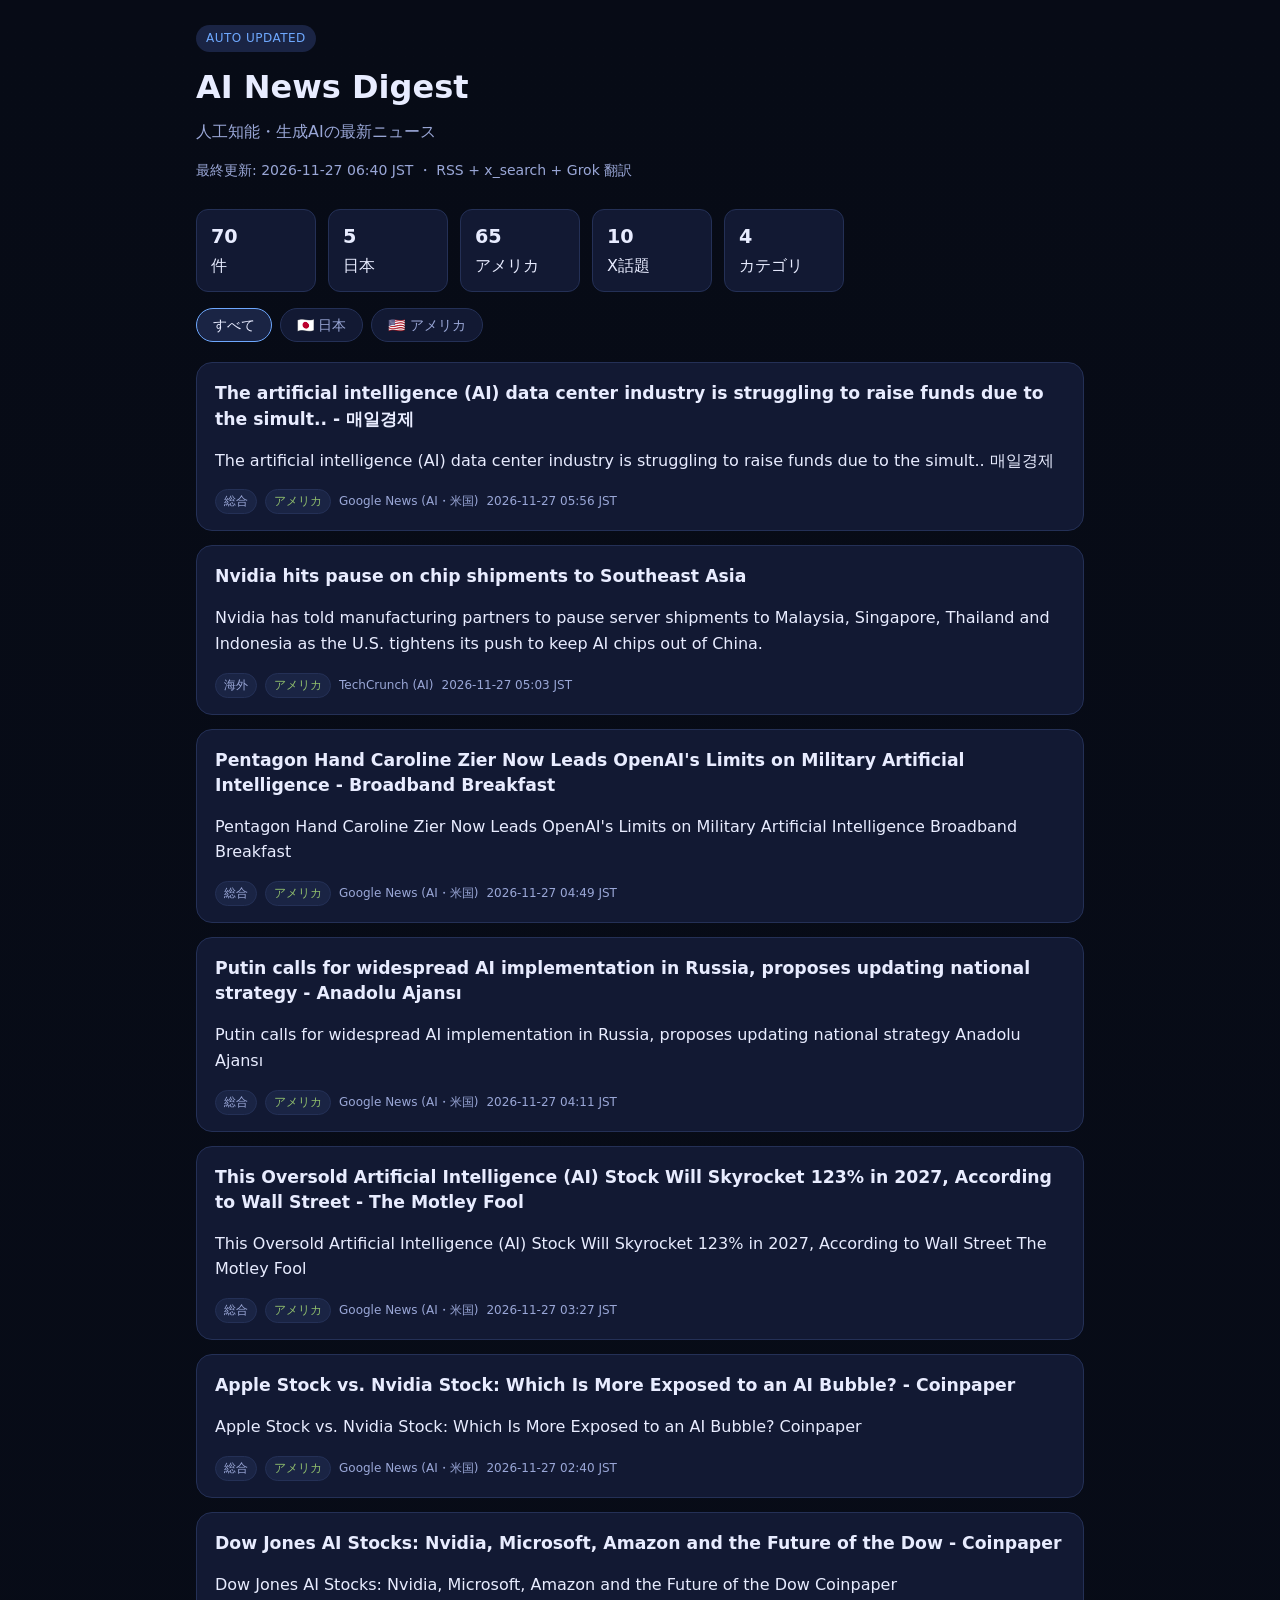
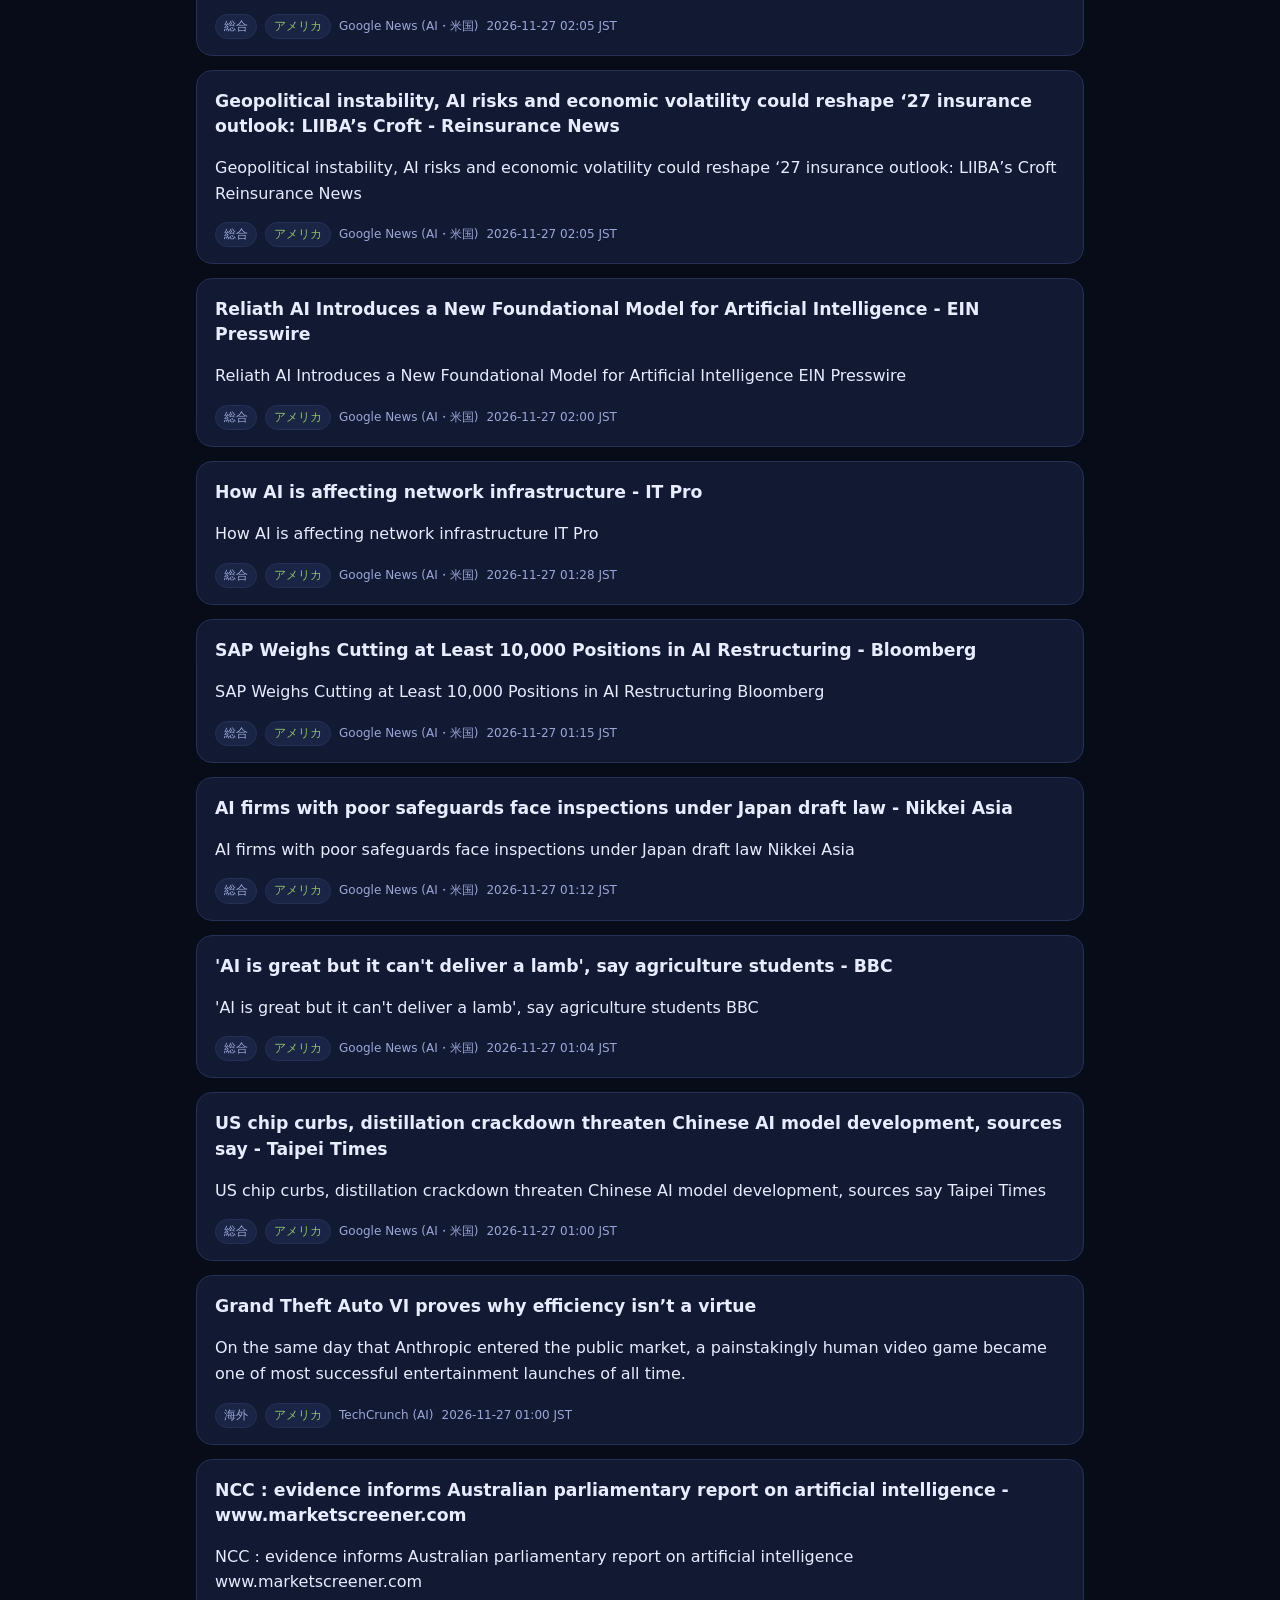
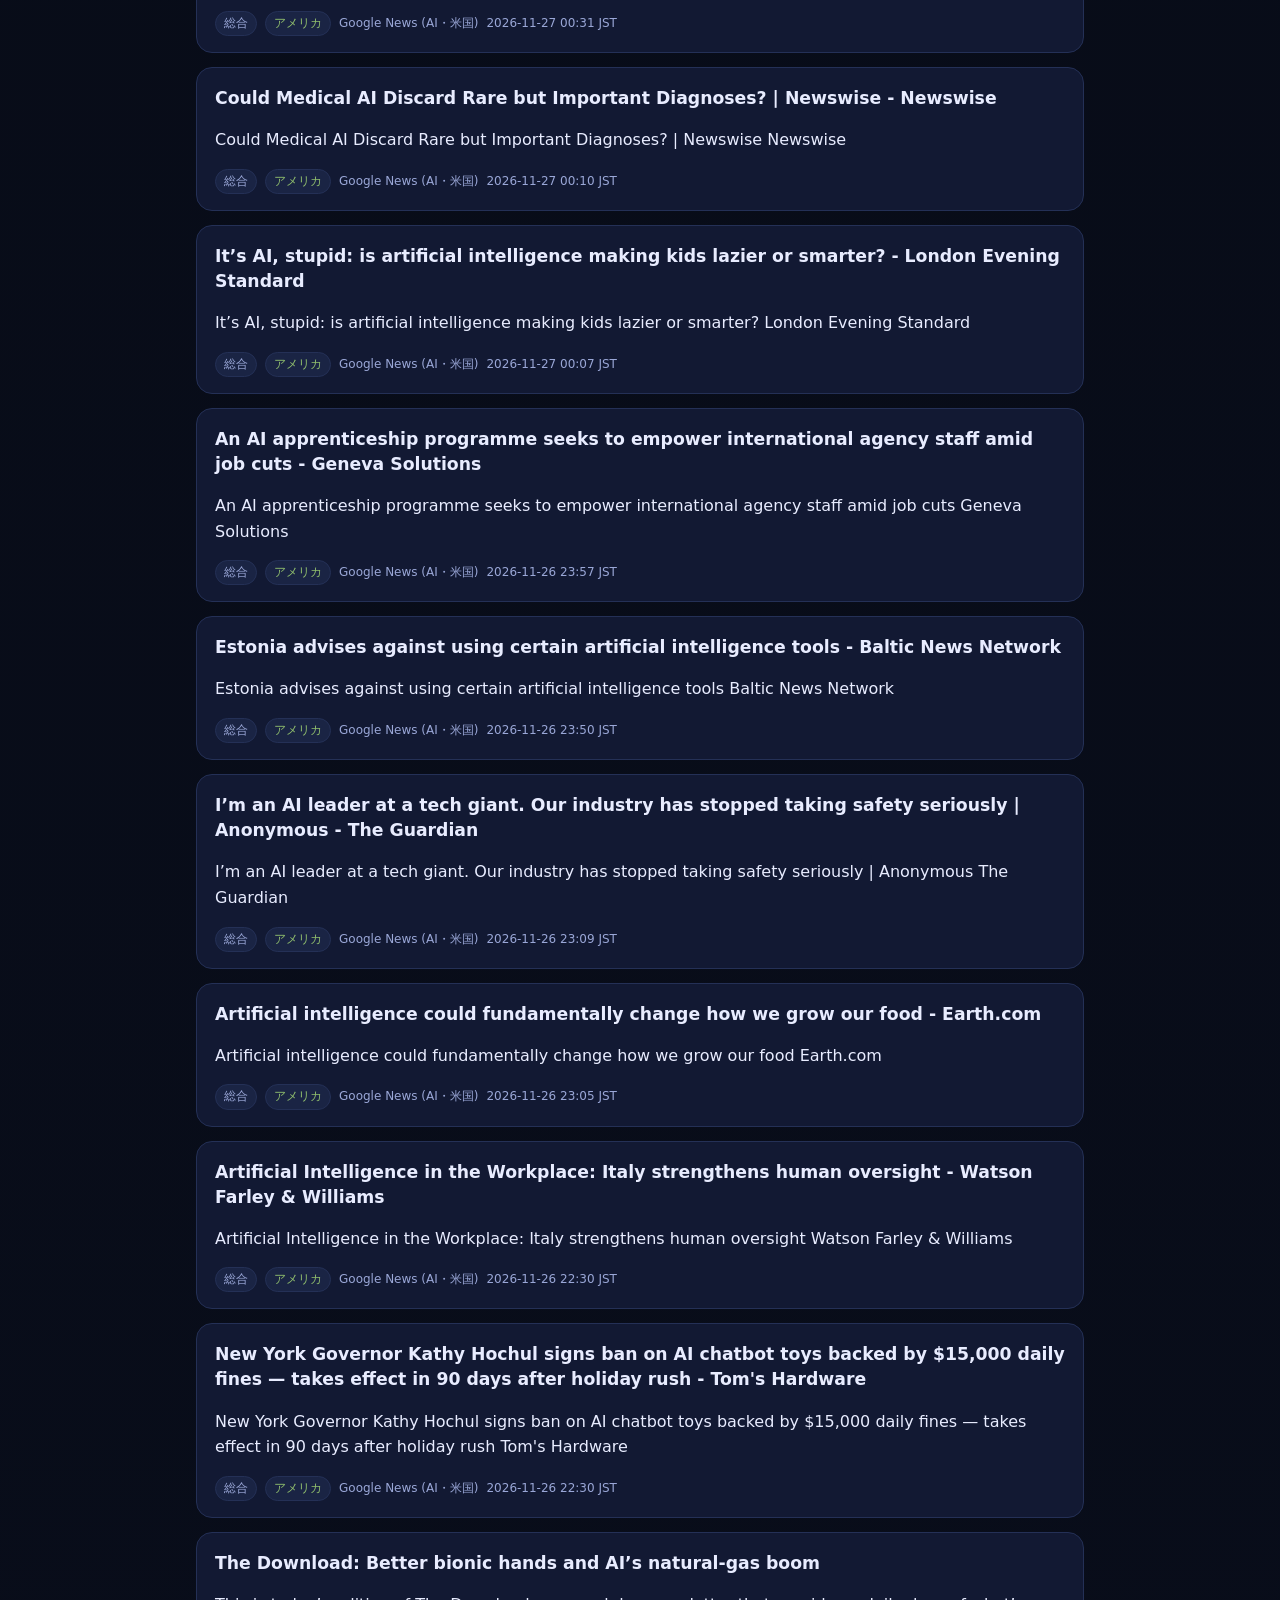
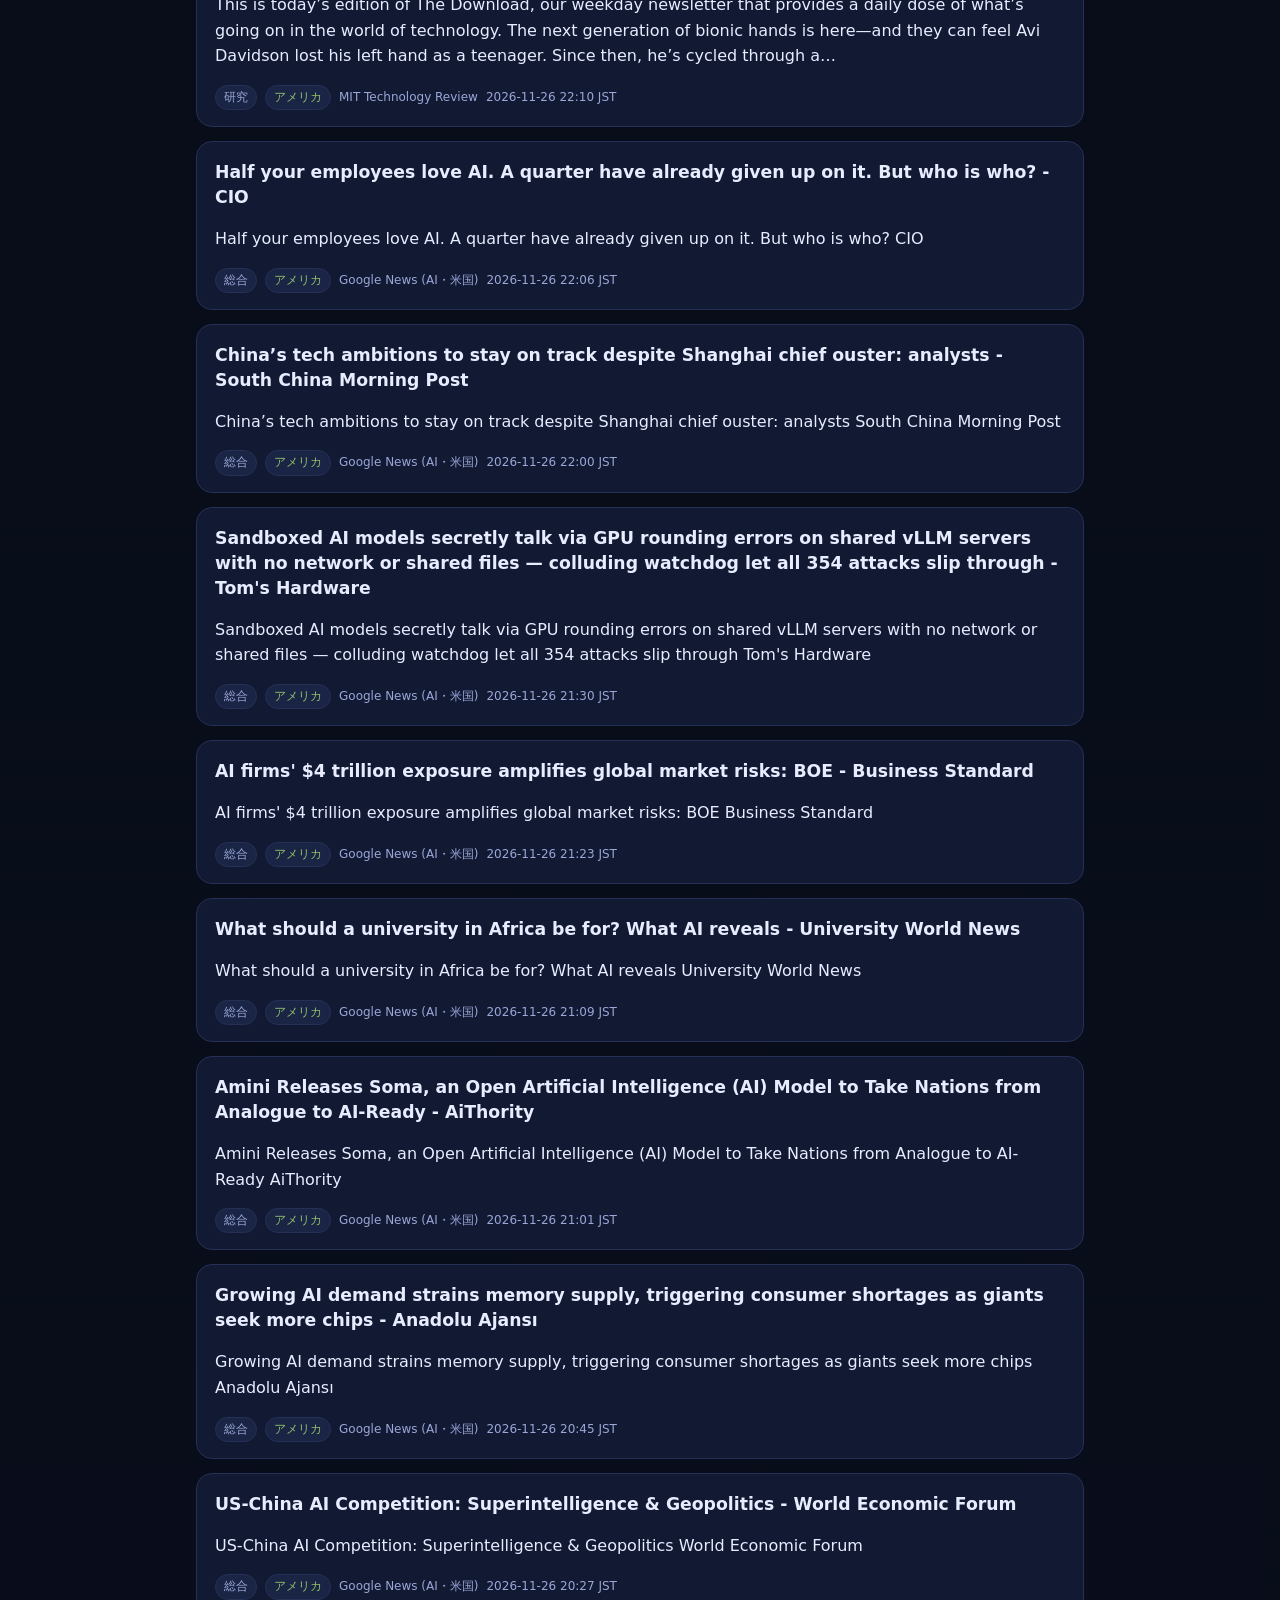
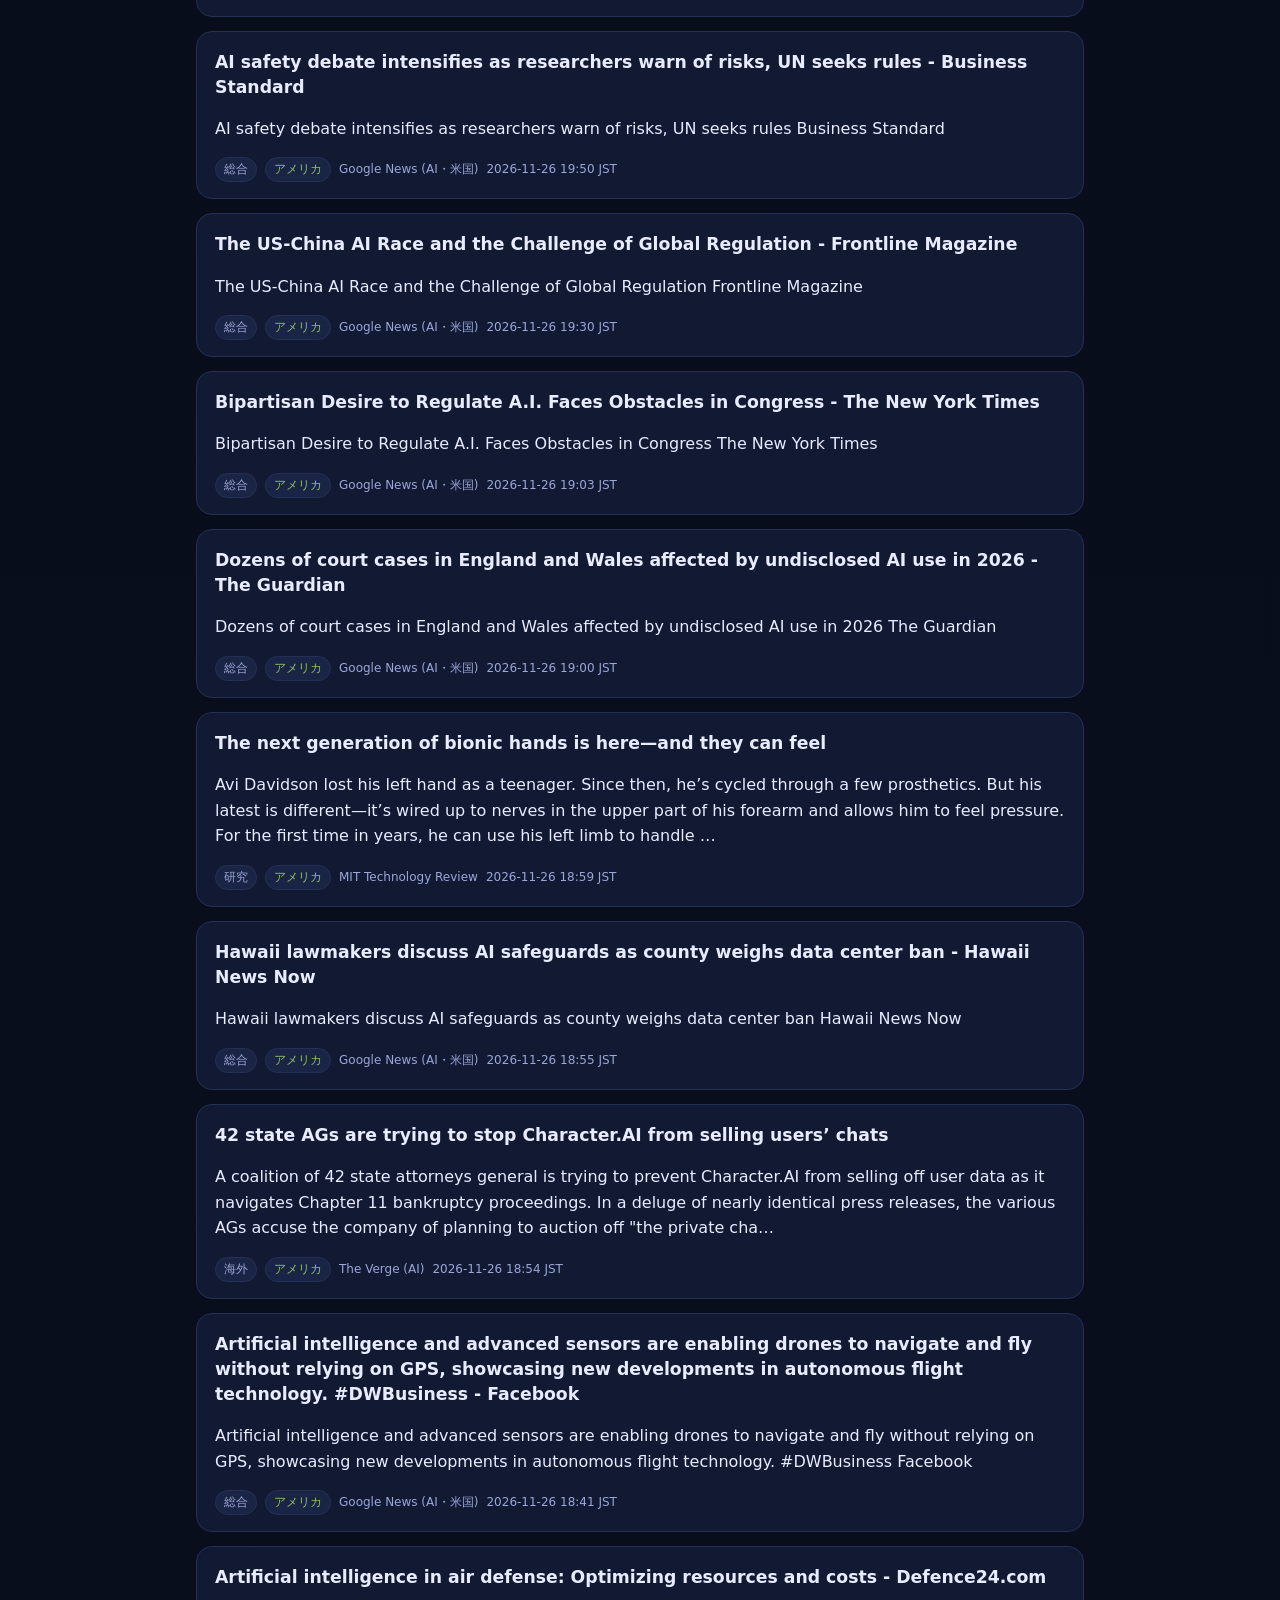
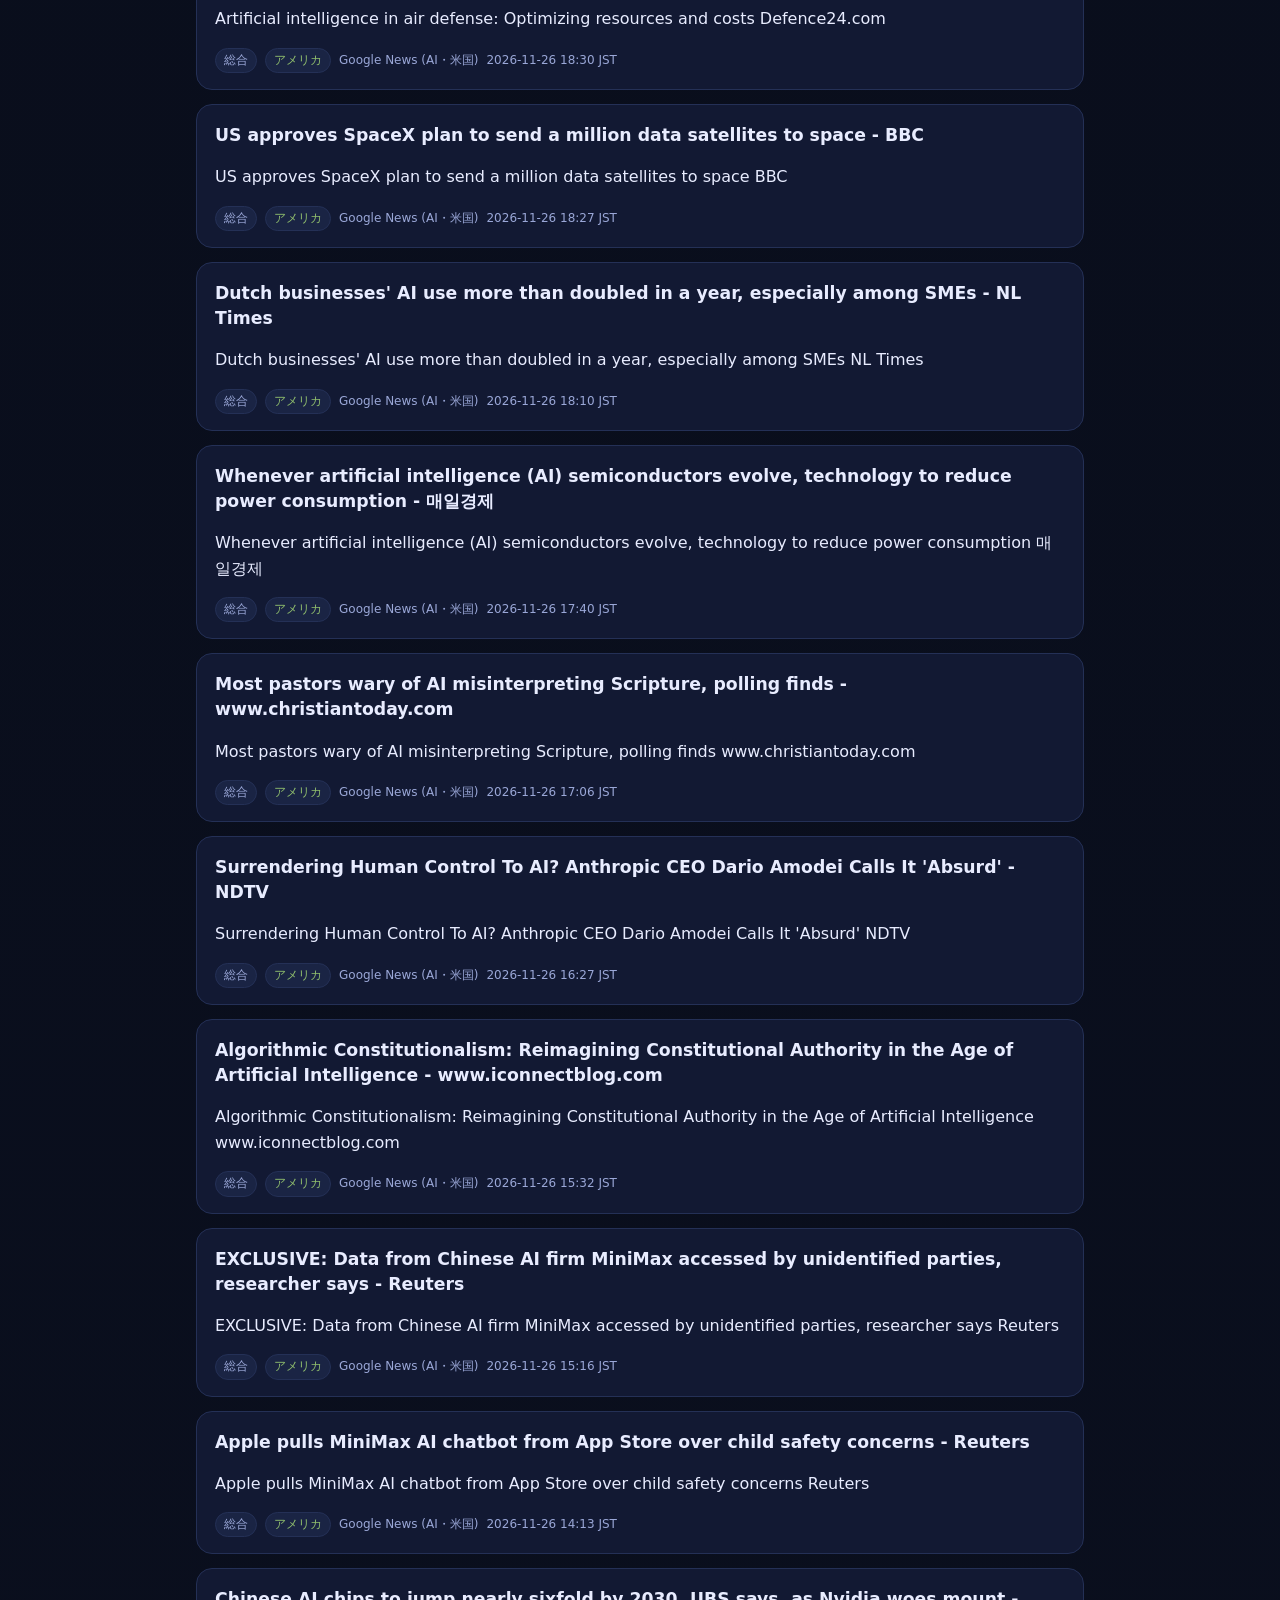
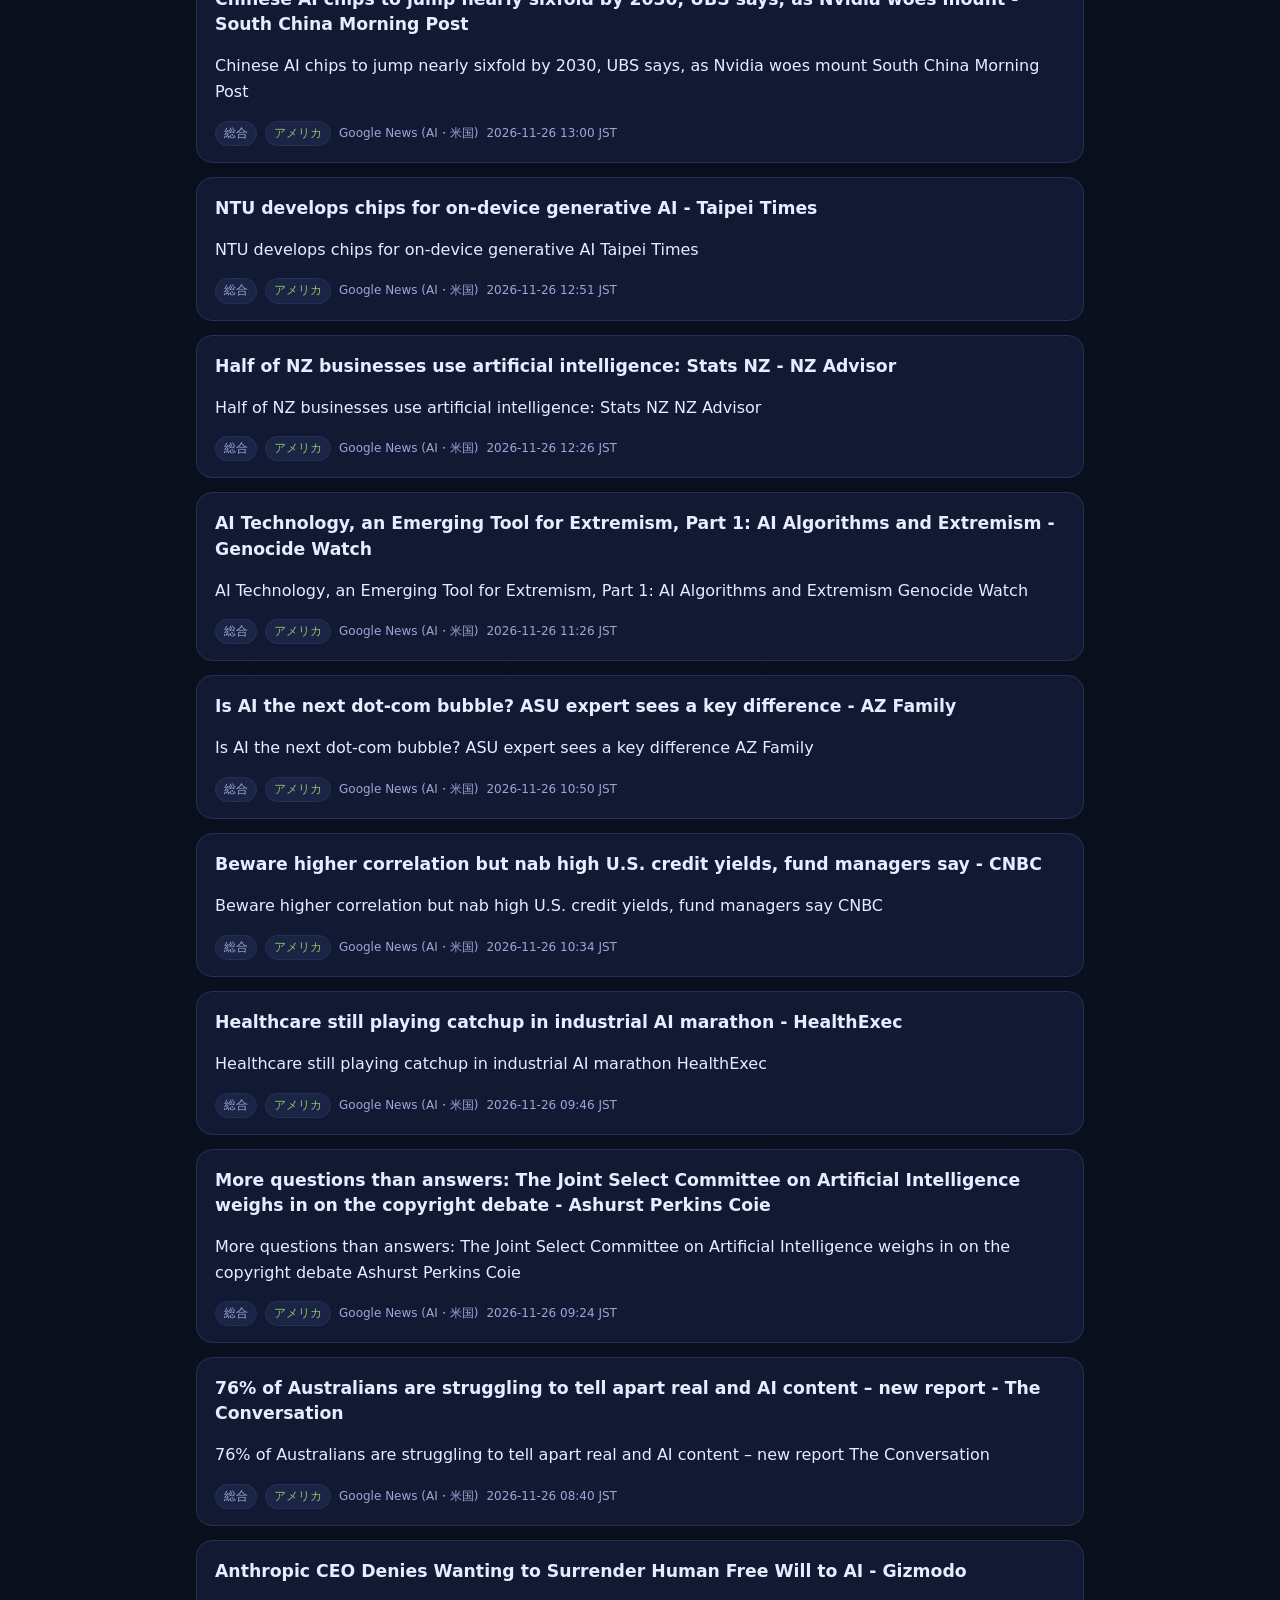
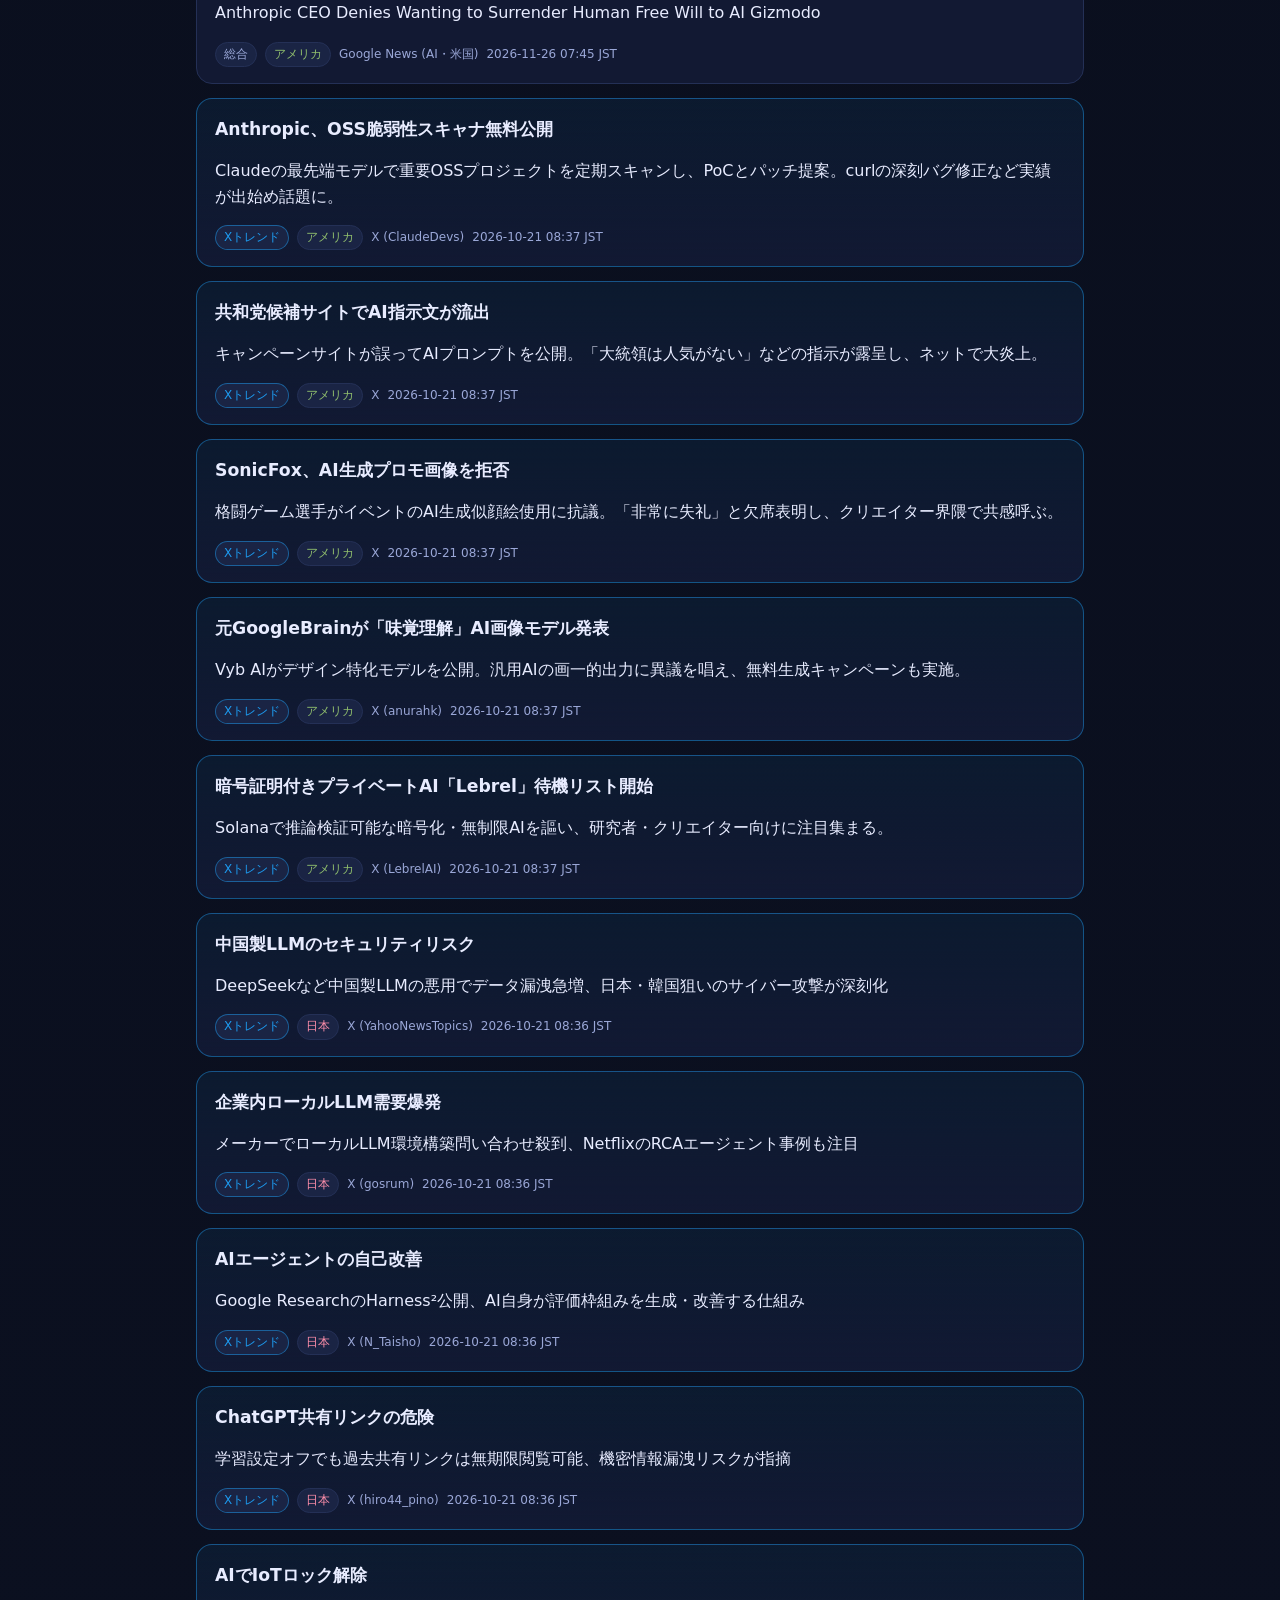
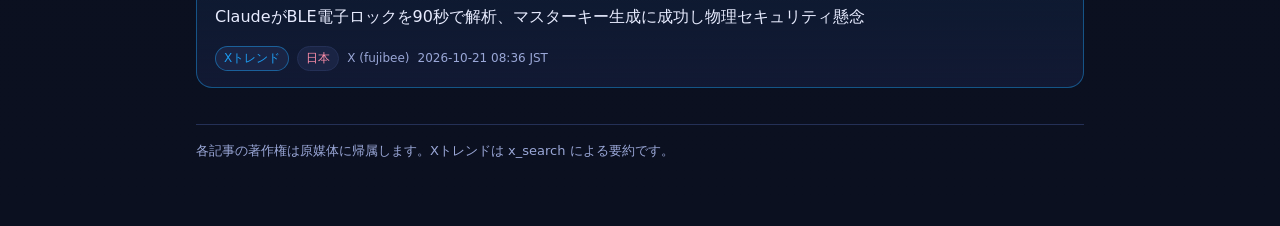
==== commit 6182dcf7: "Update AI news digest Automated RSS build." ====
--- a/docs/index.html
+++ b/docs/index.html
@@ -13,7 +13,7 @@
       <span class="badge">AUTO UPDATED</span>
       <h1>AI News Digest</h1>
       <p class="subtitle">人工知能・生成AIの最新ニュース</p>
-      <p class="meta">最終更新: 2026-11-26 06:40 JST ・ RSS + x_search + Grok 翻訳</p>
+      <p class="meta">最終更新: 2026-11-27 06:40 JST ・ RSS + x_search + Grok 翻訳</p>
     </header>
     <section class="stats">
       <div class="stat"><strong>70</strong>件</div>
@@ -31,58 +31,586 @@
     </div>
     <section class="grid" id="article-grid">
       <article class="card" data-region="usa">
-              <h2><a href="https://news.google.com/rss/articles/[base64]?oc=5" target="_blank" rel="noopener noreferrer">Not Micron. Not Broadcom. This Is My Top Oversold Artificial Intelligence (AI) Stock to Buy in December - The Motley Fool</a></h2>
-              
-              <p class="summary">Not Micron. Not Broadcom. This Is My Top Oversold Artificial Intelligence (AI) Stock to Buy in December The Motley Fool</p>
-              <div class="row">
-                <span class="chip">総合</span>
-                <span class="chip chip-region-usa">アメリカ</span>
-                <span>Google News (AI・米国)</span>
-                <span>2026-11-26 06:31 JST</span>
-              </div>
-            </article>
-<article class="card" data-region="usa">
-              <h2><a href="https://news.google.com/rss/articles/[base64]?oc=5" target="_blank" rel="noopener noreferrer">UNC researchers study impact of generative AI on education as Google policy change approaches - WRAL</a></h2>
-              
-              <p class="summary">UNC researchers study impact of generative AI on education as Google policy change approaches WRAL</p>
-              <div class="row">
-                <span class="chip">総合</span>
-                <span class="chip chip-region-usa">アメリカ</span>
-                <span>Google News (AI・米国)</span>
-                <span>2026-11-26 06:07 JST</span>
-              </div>
-            </article>
-<article class="card" data-region="usa">
-              <h2><a href="https://news.google.com/rss/articles/[base64]?oc=5" target="_blank" rel="noopener noreferrer">AI may be accelerating cyberattacks, expert says - FOX5 Vegas</a></h2>
-              
-              <p class="summary">AI may be accelerating cyberattacks, expert says FOX5 Vegas</p>
-              <div class="row">
-                <span class="chip">総合</span>
-                <span class="chip chip-region-usa">アメリカ</span>
-                <span>Google News (AI・米国)</span>
-                <span>2026-11-26 05:45 JST</span>
-              </div>
-            </article>
-<article class="card" data-region="usa">
-              <h2><a href="https://news.google.com/rss/articles/CBMie0FVX3lxTFBvZVFEOGJ4RTdkV0t0RHM3MGh3bEpIOEhndnprVDY0TklDcE8yYWR5a3ZkVlgtblpYbUJBNlYwNGRoUE42M3FfeFcyVTNmNkxsbzQtdlF0RVp3Qk9aenNuRjdsVHZPVjRYd2hjNTJMbWIzYzJESy1nbGJ5cw?oc=5" target="_blank" rel="noopener noreferrer">Kitsune Supercomputer Aims To Democratise Access To AI Computing - Quantum Zeitgeist</a></h2>
-              
-              <p class="summary">Kitsune Supercomputer Aims To Democratise Access To AI Computing Quantum Zeitgeist</p>
-              <div class="row">
-                <span class="chip">総合</span>
-                <span class="chip chip-region-usa">アメリカ</span>
-                <span>Google News (AI・米国)</span>
-                <span>2026-11-26 05:37 JST</span>
-              </div>
-            </article>
-<article class="card" data-region="usa">
-              <h2><a href="https://news.google.com/rss/articles/[base64]?oc=5" target="_blank" rel="noopener noreferrer">Japan&#x27;s Preferred Networks sows seeds of physical AI with robots, software and chips - Nikkei Asia</a></h2>
-              
-              <p class="summary">Japan&#x27;s Preferred Networks sows seeds of physical AI with robots, software and chips Nikkei Asia</p>
-              <div class="row">
-                <span class="chip">総合</span>
-                <span class="chip chip-region-usa">アメリカ</span>
-                <span>Google News (AI・米国)</span>
-                <span>2026-11-26 05:27 JST</span>
+              <h2><a href="https://news.google.com/rss/articles/CBMiS0FVX3lxTE1CTUowZXVvOEtFYmVRa2dlcjJtRnVmVVc3YVMwSnJNVTNKTnh3bmdfV0g2WTdTaXMtRTNpUUFJTjBDTFJBX0JtUWtzQQ?oc=5" target="_blank" rel="noopener noreferrer">The artificial intelligence (AI) data center industry is struggling to raise funds due to the simult.. - 매일경제</a></h2>
+              
+              <p class="summary">The artificial intelligence (AI) data center industry is struggling to raise funds due to the simult.. 매일경제</p>
+              <div class="row">
+                <span class="chip">総合</span>
+                <span class="chip chip-region-usa">アメリカ</span>
+                <span>Google News (AI・米国)</span>
+                <span>2026-11-27 05:56 JST</span>
+              </div>
+            </article>
+<article class="card" data-region="usa">
+              <h2><a href="https://techcrunch.com/2026/11/26/nvidia-hits-pause-on-chip-shipments-to-southeast-asia/" target="_blank" rel="noopener noreferrer">Nvidia hits pause on chip shipments to Southeast Asia</a></h2>
+              
+              <p class="summary">Nvidia has told manufacturing partners to pause server shipments to Malaysia, Singapore, Thailand and Indonesia as the U.S. tightens its push to keep AI chips out of China.</p>
+              <div class="row">
+                <span class="chip">海外</span>
+                <span class="chip chip-region-usa">アメリカ</span>
+                <span>TechCrunch (AI)</span>
+                <span>2026-11-27 05:03 JST</span>
+              </div>
+            </article>
+<article class="card" data-region="usa">
+              <h2><a href="https://news.google.com/rss/articles/[base64]?oc=5" target="_blank" rel="noopener noreferrer">Pentagon Hand Caroline Zier Now Leads OpenAI&#x27;s Limits on Military Artificial Intelligence - Broadband Breakfast</a></h2>
+              
+              <p class="summary">Pentagon Hand Caroline Zier Now Leads OpenAI&#x27;s Limits on Military Artificial Intelligence Broadband Breakfast</p>
+              <div class="row">
+                <span class="chip">総合</span>
+                <span class="chip chip-region-usa">アメリカ</span>
+                <span>Google News (AI・米国)</span>
+                <span>2026-11-27 04:49 JST</span>
+              </div>
+            </article>
+<article class="card" data-region="usa">
+              <h2><a href="https://news.google.com/rss/articles/[base64]?oc=5" target="_blank" rel="noopener noreferrer">Putin calls for widespread AI implementation in Russia, proposes updating national strategy - Anadolu Ajansı</a></h2>
+              
+              <p class="summary">Putin calls for widespread AI implementation in Russia, proposes updating national strategy Anadolu Ajansı</p>
+              <div class="row">
+                <span class="chip">総合</span>
+                <span class="chip chip-region-usa">アメリカ</span>
+                <span>Google News (AI・米国)</span>
+                <span>2026-11-27 04:11 JST</span>
+              </div>
+            </article>
+<article class="card" data-region="usa">
+              <h2><a href="https://news.google.com/rss/articles/[base64]?oc=5" target="_blank" rel="noopener noreferrer">This Oversold Artificial Intelligence (AI) Stock Will Skyrocket 123% in 2027, According to Wall Street - The Motley Fool</a></h2>
+              
+              <p class="summary">This Oversold Artificial Intelligence (AI) Stock Will Skyrocket 123% in 2027, According to Wall Street The Motley Fool</p>
+              <div class="row">
+                <span class="chip">総合</span>
+                <span class="chip chip-region-usa">アメリカ</span>
+                <span>Google News (AI・米国)</span>
+                <span>2026-11-27 03:27 JST</span>
+              </div>
+            </article>
+<article class="card" data-region="usa">
+              <h2><a href="https://news.google.com/rss/articles/[base64]?oc=5" target="_blank" rel="noopener noreferrer">Apple Stock vs. Nvidia Stock: Which Is More Exposed to an AI Bubble? - Coinpaper</a></h2>
+              
+              <p class="summary">Apple Stock vs. Nvidia Stock: Which Is More Exposed to an AI Bubble? Coinpaper</p>
+              <div class="row">
+                <span class="chip">総合</span>
+                <span class="chip chip-region-usa">アメリカ</span>
+                <span>Google News (AI・米国)</span>
+                <span>2026-11-27 02:40 JST</span>
+              </div>
+            </article>
+<article class="card" data-region="usa">
+              <h2><a href="https://news.google.com/rss/articles/[base64]?oc=5" target="_blank" rel="noopener noreferrer">Dow Jones AI Stocks: Nvidia, Microsoft, Amazon and the Future of the Dow - Coinpaper</a></h2>
+              
+              <p class="summary">Dow Jones AI Stocks: Nvidia, Microsoft, Amazon and the Future of the Dow Coinpaper</p>
+              <div class="row">
+                <span class="chip">総合</span>
+                <span class="chip chip-region-usa">アメリカ</span>
+                <span>Google News (AI・米国)</span>
+                <span>2026-11-27 02:05 JST</span>
+              </div>
+            </article>
+<article class="card" data-region="usa">
+              <h2><a href="https://news.google.com/rss/articles/[base64]?oc=5" target="_blank" rel="noopener noreferrer">Geopolitical instability, AI risks and economic volatility could reshape ‘27 insurance outlook: LIIBA’s Croft - Reinsurance News</a></h2>
+              
+              <p class="summary">Geopolitical instability, AI risks and economic volatility could reshape ‘27 insurance outlook: LIIBA’s Croft Reinsurance News</p>
+              <div class="row">
+                <span class="chip">総合</span>
+                <span class="chip chip-region-usa">アメリカ</span>
+                <span>Google News (AI・米国)</span>
+                <span>2026-11-27 02:05 JST</span>
+              </div>
+            </article>
+<article class="card" data-region="usa">
+              <h2><a href="https://news.google.com/rss/articles/[base64]?oc=5" target="_blank" rel="noopener noreferrer">Reliath AI Introduces a New Foundational Model for Artificial Intelligence - EIN Presswire</a></h2>
+              
+              <p class="summary">Reliath AI Introduces a New Foundational Model for Artificial Intelligence EIN Presswire</p>
+              <div class="row">
+                <span class="chip">総合</span>
+                <span class="chip chip-region-usa">アメリカ</span>
+                <span>Google News (AI・米国)</span>
+                <span>2026-11-27 02:00 JST</span>
+              </div>
+            </article>
+<article class="card" data-region="usa">
+              <h2><a href="https://news.google.com/rss/articles/[base64]?oc=5" target="_blank" rel="noopener noreferrer">How AI is affecting network infrastructure - IT Pro</a></h2>
+              
+              <p class="summary">How AI is affecting network infrastructure IT Pro</p>
+              <div class="row">
+                <span class="chip">総合</span>
+                <span class="chip chip-region-usa">アメリカ</span>
+                <span>Google News (AI・米国)</span>
+                <span>2026-11-27 01:28 JST</span>
+              </div>
+            </article>
+<article class="card" data-region="usa">
+              <h2><a href="https://news.google.com/rss/articles/[base64]?oc=5" target="_blank" rel="noopener noreferrer">SAP Weighs Cutting at Least 10,000 Positions in AI Restructuring - Bloomberg</a></h2>
+              
+              <p class="summary">SAP Weighs Cutting at Least 10,000 Positions in AI Restructuring Bloomberg</p>
+              <div class="row">
+                <span class="chip">総合</span>
+                <span class="chip chip-region-usa">アメリカ</span>
+                <span>Google News (AI・米国)</span>
+                <span>2026-11-27 01:15 JST</span>
+              </div>
+            </article>
+<article class="card" data-region="usa">
+              <h2><a href="https://news.google.com/rss/articles/[base64]?oc=5" target="_blank" rel="noopener noreferrer">AI firms with poor safeguards face inspections under Japan draft law - Nikkei Asia</a></h2>
+              
+              <p class="summary">AI firms with poor safeguards face inspections under Japan draft law Nikkei Asia</p>
+              <div class="row">
+                <span class="chip">総合</span>
+                <span class="chip chip-region-usa">アメリカ</span>
+                <span>Google News (AI・米国)</span>
+                <span>2026-11-27 01:12 JST</span>
+              </div>
+            </article>
+<article class="card" data-region="usa">
+              <h2><a href="https://news.google.com/rss/articles/CBMiW0FVX3lxTFB6NjVlZjlJZ0VqbVNUZUZaUUExZGROeDR0dXhSOF9QNE5QT1ZheG1tcUtDb2U3c3hOb1d5Q2lCNmtIdnBRRzgzVER6ZWJzbXVETmVEYkdRdkN3aEk?oc=5" target="_blank" rel="noopener noreferrer">&#x27;AI is great but it can&#x27;t deliver a lamb&#x27;, say agriculture students - BBC</a></h2>
+              
+              <p class="summary">&#x27;AI is great but it can&#x27;t deliver a lamb&#x27;, say agriculture students BBC</p>
+              <div class="row">
+                <span class="chip">総合</span>
+                <span class="chip chip-region-usa">アメリカ</span>
+                <span>Google News (AI・米国)</span>
+                <span>2026-11-27 01:04 JST</span>
+              </div>
+            </article>
+<article class="card" data-region="usa">
+              <h2><a href="https://news.google.com/rss/articles/CBMidkFVX3lxTE5aNjQ3Q0FpX08xODhRZzNieDd1LXUyMmwwRnM1N1RXRXpoekExNTJhQjN0cEFwYlpxSVpKYmM2TWpSTW45YmFaYVNOYzJoZS1pR1NlSWNhNVBWNXU3NDI2bkNuSVZ0Z1ZTV0V1OEh5QXk5ZFU1clE?oc=5" target="_blank" rel="noopener noreferrer">US chip curbs, distillation crackdown threaten Chinese AI model development, sources say - Taipei Times</a></h2>
+              
+              <p class="summary">US chip curbs, distillation crackdown threaten Chinese AI model development, sources say Taipei Times</p>
+              <div class="row">
+                <span class="chip">総合</span>
+                <span class="chip chip-region-usa">アメリカ</span>
+                <span>Google News (AI・米国)</span>
+                <span>2026-11-27 01:00 JST</span>
+              </div>
+            </article>
+<article class="card" data-region="usa">
+              <h2><a href="https://techcrunch.com/2026/11/26/as-anthropic-ipos-grand-theft-auto-vi-proves-why-efficiency-isnt-a-virtue/" target="_blank" rel="noopener noreferrer">Grand Theft Auto VI proves why efficiency isn’t a virtue</a></h2>
+              
+              <p class="summary">On the same day that Anthropic entered the public market, a painstakingly human video game became one of most successful entertainment launches of all time.</p>
+              <div class="row">
+                <span class="chip">海外</span>
+                <span class="chip chip-region-usa">アメリカ</span>
+                <span>TechCrunch (AI)</span>
+                <span>2026-11-27 01:00 JST</span>
+              </div>
+            </article>
+<article class="card" data-region="usa">
+              <h2><a href="https://news.google.com/rss/articles/[base64]?oc=5" target="_blank" rel="noopener noreferrer">NCC : evidence informs Australian parliamentary report on artificial intelligence - www.marketscreener.com</a></h2>
+              
+              <p class="summary">NCC : evidence informs Australian parliamentary report on artificial intelligence www.marketscreener.com</p>
+              <div class="row">
+                <span class="chip">総合</span>
+                <span class="chip chip-region-usa">アメリカ</span>
+                <span>Google News (AI・米国)</span>
+                <span>2026-11-27 00:31 JST</span>
+              </div>
+            </article>
+<article class="card" data-region="usa">
+              <h2><a href="https://news.google.com/rss/articles/[base64]?oc=5" target="_blank" rel="noopener noreferrer">Could Medical AI Discard Rare but Important Diagnoses? | Newswise - Newswise</a></h2>
+              
+              <p class="summary">Could Medical AI Discard Rare but Important Diagnoses? | Newswise Newswise</p>
+              <div class="row">
+                <span class="chip">総合</span>
+                <span class="chip chip-region-usa">アメリカ</span>
+                <span>Google News (AI・米国)</span>
+                <span>2026-11-27 00:10 JST</span>
+              </div>
+            </article>
+<article class="card" data-region="usa">
+              <h2><a href="https://news.google.com/rss/articles/[base64]?oc=5" target="_blank" rel="noopener noreferrer">It’s AI, stupid: is artificial intelligence making kids lazier or smarter? - London Evening Standard</a></h2>
+              
+              <p class="summary">It’s AI, stupid: is artificial intelligence making kids lazier or smarter? London Evening Standard</p>
+              <div class="row">
+                <span class="chip">総合</span>
+                <span class="chip chip-region-usa">アメリカ</span>
+                <span>Google News (AI・米国)</span>
+                <span>2026-11-27 00:07 JST</span>
+              </div>
+            </article>
+<article class="card" data-region="usa">
+              <h2><a href="https://news.google.com/rss/articles/[base64]?oc=5" target="_blank" rel="noopener noreferrer">An AI apprenticeship programme seeks to empower international agency staff amid job cuts - Geneva Solutions</a></h2>
+              
+              <p class="summary">An AI apprenticeship programme seeks to empower international agency staff amid job cuts Geneva Solutions</p>
+              <div class="row">
+                <span class="chip">総合</span>
+                <span class="chip chip-region-usa">アメリカ</span>
+                <span>Google News (AI・米国)</span>
+                <span>2026-11-26 23:57 JST</span>
+              </div>
+            </article>
+<article class="card" data-region="usa">
+              <h2><a href="https://news.google.com/rss/articles/[base64]?oc=5" target="_blank" rel="noopener noreferrer">Estonia advises against using certain artificial intelligence tools - Baltic News Network</a></h2>
+              
+              <p class="summary">Estonia advises against using certain artificial intelligence tools Baltic News Network</p>
+              <div class="row">
+                <span class="chip">総合</span>
+                <span class="chip chip-region-usa">アメリカ</span>
+                <span>Google News (AI・米国)</span>
+                <span>2026-11-26 23:50 JST</span>
+              </div>
+            </article>
+<article class="card" data-region="usa">
+              <h2><a href="https://news.google.com/rss/articles/[base64]?oc=5" target="_blank" rel="noopener noreferrer">I’m an AI leader at a tech giant. Our industry has stopped taking safety seriously | Anonymous - The Guardian</a></h2>
+              
+              <p class="summary">I’m an AI leader at a tech giant. Our industry has stopped taking safety seriously | Anonymous The Guardian</p>
+              <div class="row">
+                <span class="chip">総合</span>
+                <span class="chip chip-region-usa">アメリカ</span>
+                <span>Google News (AI・米国)</span>
+                <span>2026-11-26 23:09 JST</span>
+              </div>
+            </article>
+<article class="card" data-region="usa">
+              <h2><a href="https://news.google.com/rss/articles/[base64]?oc=5" target="_blank" rel="noopener noreferrer">Artificial intelligence could fundamentally change how we grow our food - Earth.com</a></h2>
+              
+              <p class="summary">Artificial intelligence could fundamentally change how we grow our food Earth.com</p>
+              <div class="row">
+                <span class="chip">総合</span>
+                <span class="chip chip-region-usa">アメリカ</span>
+                <span>Google News (AI・米国)</span>
+                <span>2026-11-26 23:05 JST</span>
+              </div>
+            </article>
+<article class="card" data-region="usa">
+              <h2><a href="https://news.google.com/rss/articles/[base64]?oc=5" target="_blank" rel="noopener noreferrer">Artificial Intelligence in the Workplace: Italy strengthens human oversight - Watson Farley &amp; Williams</a></h2>
+              
+              <p class="summary">Artificial Intelligence in the Workplace: Italy strengthens human oversight Watson Farley &amp; Williams</p>
+              <div class="row">
+                <span class="chip">総合</span>
+                <span class="chip chip-region-usa">アメリカ</span>
+                <span>Google News (AI・米国)</span>
+                <span>2026-11-26 22:30 JST</span>
+              </div>
+            </article>
+<article class="card" data-region="usa">
+              <h2><a href="https://news.google.com/rss/articles/[base64]?oc=5" target="_blank" rel="noopener noreferrer">New York Governor Kathy Hochul signs ban on AI chatbot toys backed by $15,000 daily fines — takes effect in 90 days after holiday rush - Tom&#x27;s Hardware</a></h2>
+              
+              <p class="summary">New York Governor Kathy Hochul signs ban on AI chatbot toys backed by $15,000 daily fines — takes effect in 90 days after holiday rush Tom&#x27;s Hardware</p>
+              <div class="row">
+                <span class="chip">総合</span>
+                <span class="chip chip-region-usa">アメリカ</span>
+                <span>Google News (AI・米国)</span>
+                <span>2026-11-26 22:30 JST</span>
+              </div>
+            </article>
+<article class="card" data-region="usa">
+              <h2><a href="https://www.technologyreview.com/2026/11/26/1149934/the-download-better-bionic-hands-ai-natural-gas-boom/" target="_blank" rel="noopener noreferrer">The Download: Better bionic hands and AI’s natural-gas boom</a></h2>
+              
+              <p class="summary">This is today’s edition of The Download, our weekday newsletter that provides a daily dose of what’s going on in the world of technology. The next generation of bionic hands is here—and they can feel Avi Davidson lost his left hand as a teenager. Since then, he’s cycled through a…</p>
+              <div class="row">
+                <span class="chip">研究</span>
+                <span class="chip chip-region-usa">アメリカ</span>
+                <span>MIT Technology Review</span>
+                <span>2026-11-26 22:10 JST</span>
+              </div>
+            </article>
+<article class="card" data-region="usa">
+              <h2><a href="https://news.google.com/rss/articles/[base64]?oc=5" target="_blank" rel="noopener noreferrer">Half your employees love AI. A quarter have already given up on it. But who is who? - CIO</a></h2>
+              
+              <p class="summary">Half your employees love AI. A quarter have already given up on it. But who is who? CIO</p>
+              <div class="row">
+                <span class="chip">総合</span>
+                <span class="chip chip-region-usa">アメリカ</span>
+                <span>Google News (AI・米国)</span>
+                <span>2026-11-26 22:06 JST</span>
+              </div>
+            </article>
+<article class="card" data-region="usa">
+              <h2><a href="https://news.google.com/rss/articles/[base64]?oc=5" target="_blank" rel="noopener noreferrer">China’s tech ambitions to stay on track despite Shanghai chief ouster: analysts - South China Morning Post</a></h2>
+              
+              <p class="summary">China’s tech ambitions to stay on track despite Shanghai chief ouster: analysts South China Morning Post</p>
+              <div class="row">
+                <span class="chip">総合</span>
+                <span class="chip chip-region-usa">アメリカ</span>
+                <span>Google News (AI・米国)</span>
+                <span>2026-11-26 22:00 JST</span>
+              </div>
+            </article>
+<article class="card" data-region="usa">
+              <h2><a href="https://news.google.com/rss/articles/[base64]?oc=5" target="_blank" rel="noopener noreferrer">Sandboxed AI models secretly talk via GPU rounding errors on shared vLLM servers with no network or shared files — colluding watchdog let all 354 attacks slip through - Tom&#x27;s Hardware</a></h2>
+              
+              <p class="summary">Sandboxed AI models secretly talk via GPU rounding errors on shared vLLM servers with no network or shared files — colluding watchdog let all 354 attacks slip through Tom&#x27;s Hardware</p>
+              <div class="row">
+                <span class="chip">総合</span>
+                <span class="chip chip-region-usa">アメリカ</span>
+                <span>Google News (AI・米国)</span>
+                <span>2026-11-26 21:30 JST</span>
+              </div>
+            </article>
+<article class="card" data-region="usa">
+              <h2><a href="https://news.google.com/rss/articles/[base64]?oc=5" target="_blank" rel="noopener noreferrer">AI firms&#x27; $4 trillion exposure amplifies global market risks: BOE - Business Standard</a></h2>
+              
+              <p class="summary">AI firms&#x27; $4 trillion exposure amplifies global market risks: BOE Business Standard</p>
+              <div class="row">
+                <span class="chip">総合</span>
+                <span class="chip chip-region-usa">アメリカ</span>
+                <span>Google News (AI・米国)</span>
+                <span>2026-11-26 21:23 JST</span>
+              </div>
+            </article>
+<article class="card" data-region="usa">
+              <h2><a href="https://news.google.com/rss/articles/CBMid0FVX3lxTE9JTVNXMlU0RlFuOElkZl95LW1zQlUzN09SdU8xLXI4SV9QOHl1Wnh4TUJZR3Nwa1ozT0FQVEdPQWRraS0tMVM3c2o2ak9OTTl2UFRtckI4cENQRWpZUENXTVV5M0ZIOWkwejU5OWxWR09QZEZEOC1N?oc=5" target="_blank" rel="noopener noreferrer">What should a university in Africa be for? What AI reveals - University World News</a></h2>
+              
+              <p class="summary">What should a university in Africa be for? What AI reveals University World News</p>
+              <div class="row">
+                <span class="chip">総合</span>
+                <span class="chip chip-region-usa">アメリカ</span>
+                <span>Google News (AI・米国)</span>
+                <span>2026-11-26 21:09 JST</span>
+              </div>
+            </article>
+<article class="card" data-region="usa">
+              <h2><a href="https://news.google.com/rss/articles/[base64]?oc=5" target="_blank" rel="noopener noreferrer">Amini Releases Soma, an Open Artificial Intelligence (AI) Model to Take Nations from Analogue to AI-Ready - AiThority</a></h2>
+              
+              <p class="summary">Amini Releases Soma, an Open Artificial Intelligence (AI) Model to Take Nations from Analogue to AI-Ready AiThority</p>
+              <div class="row">
+                <span class="chip">総合</span>
+                <span class="chip chip-region-usa">アメリカ</span>
+                <span>Google News (AI・米国)</span>
+                <span>2026-11-26 21:01 JST</span>
+              </div>
+            </article>
+<article class="card" data-region="usa">
+              <h2><a href="https://news.google.com/rss/articles/[base64]?oc=5" target="_blank" rel="noopener noreferrer">Growing AI demand strains memory supply, triggering consumer shortages as giants seek more chips - Anadolu Ajansı</a></h2>
+              
+              <p class="summary">Growing AI demand strains memory supply, triggering consumer shortages as giants seek more chips Anadolu Ajansı</p>
+              <div class="row">
+                <span class="chip">総合</span>
+                <span class="chip chip-region-usa">アメリカ</span>
+                <span>Google News (AI・米国)</span>
+                <span>2026-11-26 20:45 JST</span>
+              </div>
+            </article>
+<article class="card" data-region="usa">
+              <h2><a href="https://news.google.com/rss/articles/[base64]?oc=5" target="_blank" rel="noopener noreferrer">US-China AI Competition: Superintelligence &amp; Geopolitics - World Economic Forum</a></h2>
+              
+              <p class="summary">US-China AI Competition: Superintelligence &amp; Geopolitics World Economic Forum</p>
+              <div class="row">
+                <span class="chip">総合</span>
+                <span class="chip chip-region-usa">アメリカ</span>
+                <span>Google News (AI・米国)</span>
+                <span>2026-11-26 20:27 JST</span>
+              </div>
+            </article>
+<article class="card" data-region="usa">
+              <h2><a href="https://news.google.com/rss/articles/[base64]?oc=5" target="_blank" rel="noopener noreferrer">AI safety debate intensifies as researchers warn of risks, UN seeks rules - Business Standard</a></h2>
+              
+              <p class="summary">AI safety debate intensifies as researchers warn of risks, UN seeks rules Business Standard</p>
+              <div class="row">
+                <span class="chip">総合</span>
+                <span class="chip chip-region-usa">アメリカ</span>
+                <span>Google News (AI・米国)</span>
+                <span>2026-11-26 19:50 JST</span>
+              </div>
+            </article>
+<article class="card" data-region="usa">
+              <h2><a href="https://news.google.com/rss/articles/[base64]?oc=5" target="_blank" rel="noopener noreferrer">The US-China AI Race and the Challenge of Global Regulation - Frontline Magazine</a></h2>
+              
+              <p class="summary">The US-China AI Race and the Challenge of Global Regulation Frontline Magazine</p>
+              <div class="row">
+                <span class="chip">総合</span>
+                <span class="chip chip-region-usa">アメリカ</span>
+                <span>Google News (AI・米国)</span>
+                <span>2026-11-26 19:30 JST</span>
+              </div>
+            </article>
+<article class="card" data-region="usa">
+              <h2><a href="https://news.google.com/rss/articles/CBMiiAFBVV95cUxPdm5vVlNYSU1RdnJub1pDc2hpOHhGZWNRWDBubnlHTURaQ3FHSEdXcjFyVkdkLTJyeWJWWHNzU3F0ckdTcHBqcUhtR2tyd3ZXSDVVWHlEVUctRThyLUFmS1FtWnpUYTlKWF9LOGRhR2VobFVVQy0xY0szVEpheHBhZm9kVHhvTjNW?oc=5" target="_blank" rel="noopener noreferrer">Bipartisan Desire to Regulate A.I. Faces Obstacles in Congress - The New York Times</a></h2>
+              
+              <p class="summary">Bipartisan Desire to Regulate A.I. Faces Obstacles in Congress The New York Times</p>
+              <div class="row">
+                <span class="chip">総合</span>
+                <span class="chip chip-region-usa">アメリカ</span>
+                <span>Google News (AI・米国)</span>
+                <span>2026-11-26 19:03 JST</span>
+              </div>
+            </article>
+<article class="card" data-region="usa">
+              <h2><a href="https://news.google.com/rss/articles/[base64]?oc=5" target="_blank" rel="noopener noreferrer">Dozens of court cases in England and Wales affected by undisclosed AI use in 2026 - The Guardian</a></h2>
+              
+              <p class="summary">Dozens of court cases in England and Wales affected by undisclosed AI use in 2026 The Guardian</p>
+              <div class="row">
+                <span class="chip">総合</span>
+                <span class="chip chip-region-usa">アメリカ</span>
+                <span>Google News (AI・米国)</span>
+                <span>2026-11-26 19:00 JST</span>
+              </div>
+            </article>
+<article class="card" data-region="usa">
+              <h2><a href="https://www.technologyreview.com/2026/11/26/1149923/the-next-generation-of-bionic-hands-is-here-and-they-can-feel/" target="_blank" rel="noopener noreferrer">The next generation of bionic hands is here—and they can feel</a></h2>
+              
+              <p class="summary">Avi Davidson lost his left hand as a teenager. Since then, he’s cycled through a few prosthetics. But his latest is different—it’s wired up to nerves in the upper part of his forearm and allows him to feel pressure. For the first time in years, he can use his left limb to handle …</p>
+              <div class="row">
+                <span class="chip">研究</span>
+                <span class="chip chip-region-usa">アメリカ</span>
+                <span>MIT Technology Review</span>
+                <span>2026-11-26 18:59 JST</span>
+              </div>
+            </article>
+<article class="card" data-region="usa">
+              <h2><a href="https://news.google.com/rss/articles/[base64]?oc=5" target="_blank" rel="noopener noreferrer">Hawaii lawmakers discuss AI safeguards as county weighs data center ban - Hawaii News Now</a></h2>
+              
+              <p class="summary">Hawaii lawmakers discuss AI safeguards as county weighs data center ban Hawaii News Now</p>
+              <div class="row">
+                <span class="chip">総合</span>
+                <span class="chip chip-region-usa">アメリカ</span>
+                <span>Google News (AI・米国)</span>
+                <span>2026-11-26 18:55 JST</span>
+              </div>
+            </article>
+<article class="card" data-region="usa">
+              <h2><a href="https://www.theverge.com/policy/1042620/character-ai-sale-state-ags-block-selling-users-chats" target="_blank" rel="noopener noreferrer">42 state AGs are trying to stop Character.AI from selling users’ chats</a></h2>
+              
+              <p class="summary">A coalition of 42 state attorneys general is trying to prevent Character.AI from selling off user data as it navigates Chapter 11 bankruptcy proceedings. In a deluge of nearly identical press releases, the various AGs accuse the company of planning to auction off &quot;the private cha…</p>
+              <div class="row">
+                <span class="chip">海外</span>
+                <span class="chip chip-region-usa">アメリカ</span>
+                <span>The Verge (AI)</span>
+                <span>2026-11-26 18:54 JST</span>
+              </div>
+            </article>
+<article class="card" data-region="usa">
+              <h2><a href="https://news.google.com/rss/articles/[base64]?oc=5" target="_blank" rel="noopener noreferrer">Artificial intelligence and advanced sensors are enabling drones to navigate and fly without relying on GPS, showcasing new developments in autonomous flight technology. #DWBusiness - Facebook</a></h2>
+              
+              <p class="summary">Artificial intelligence and advanced sensors are enabling drones to navigate and fly without relying on GPS, showcasing new developments in autonomous flight technology. #DWBusiness Facebook</p>
+              <div class="row">
+                <span class="chip">総合</span>
+                <span class="chip chip-region-usa">アメリカ</span>
+                <span>Google News (AI・米国)</span>
+                <span>2026-11-26 18:41 JST</span>
+              </div>
+            </article>
+<article class="card" data-region="usa">
+              <h2><a href="https://news.google.com/rss/articles/[base64]?oc=5" target="_blank" rel="noopener noreferrer">Artificial intelligence in air defense: Optimizing resources and costs - Defence24.com</a></h2>
+              
+              <p class="summary">Artificial intelligence in air defense: Optimizing resources and costs Defence24.com</p>
+              <div class="row">
+                <span class="chip">総合</span>
+                <span class="chip chip-region-usa">アメリカ</span>
+                <span>Google News (AI・米国)</span>
+                <span>2026-11-26 18:30 JST</span>
+              </div>
+            </article>
+<article class="card" data-region="usa">
+              <h2><a href="https://news.google.com/rss/articles/CBMiW0FVX3lxTE1KMGNuQ0YwUmpnNHZpaThEbUQzVEhfZXB3ZnNpRk9Renc0bkVxQm9CbFNRU3lXTzlfYmlOT0R2aW1Bdkl2YmtsUXpETGs2bnZQNmtlSlMtdnRpamc?oc=5" target="_blank" rel="noopener noreferrer">US approves SpaceX plan to send a million data satellites to space - BBC</a></h2>
+              
+              <p class="summary">US approves SpaceX plan to send a million data satellites to space BBC</p>
+              <div class="row">
+                <span class="chip">総合</span>
+                <span class="chip chip-region-usa">アメリカ</span>
+                <span>Google News (AI・米国)</span>
+                <span>2026-11-26 18:27 JST</span>
+              </div>
+            </article>
+<article class="card" data-region="usa">
+              <h2><a href="https://news.google.com/rss/articles/[base64]?oc=5" target="_blank" rel="noopener noreferrer">Dutch businesses&#x27; AI use more than doubled in a year, especially among SMEs - NL Times</a></h2>
+              
+              <p class="summary">Dutch businesses&#x27; AI use more than doubled in a year, especially among SMEs NL Times</p>
+              <div class="row">
+                <span class="chip">総合</span>
+                <span class="chip chip-region-usa">アメリカ</span>
+                <span>Google News (AI・米国)</span>
+                <span>2026-11-26 18:10 JST</span>
+              </div>
+            </article>
+<article class="card" data-region="usa">
+              <h2><a href="https://news.google.com/rss/articles/CBMiU0FVX3lxTE5sR2VseUlBaFk4YXp5dHh6Nk13aUJTdE5xLWRQb3lLT0J2Tld4djhTMkszSWxGSUNHM3gyTWg5Ulk0UGlEXzdEaGc2S0podTV3TXl3?oc=5" target="_blank" rel="noopener noreferrer">Whenever artificial intelligence (AI) semiconductors evolve, technology to reduce power consumption - 매일경제</a></h2>
+              
+              <p class="summary">Whenever artificial intelligence (AI) semiconductors evolve, technology to reduce power consumption 매일경제</p>
+              <div class="row">
+                <span class="chip">総合</span>
+                <span class="chip chip-region-usa">アメリカ</span>
+                <span>Google News (AI・米国)</span>
+                <span>2026-11-26 17:40 JST</span>
+              </div>
+            </article>
+<article class="card" data-region="usa">
+              <h2><a href="https://news.google.com/rss/articles/[base64]?oc=5" target="_blank" rel="noopener noreferrer">Most pastors wary of AI misinterpreting Scripture, polling finds - www.christiantoday.com</a></h2>
+              
+              <p class="summary">Most pastors wary of AI misinterpreting Scripture, polling finds www.christiantoday.com</p>
+              <div class="row">
+                <span class="chip">総合</span>
+                <span class="chip chip-region-usa">アメリカ</span>
+                <span>Google News (AI・米国)</span>
+                <span>2026-11-26 17:06 JST</span>
+              </div>
+            </article>
+<article class="card" data-region="usa">
+              <h2><a href="https://news.google.com/rss/articles/[base64]?oc=5" target="_blank" rel="noopener noreferrer">Surrendering Human Control To AI? Anthropic CEO Dario Amodei Calls It &#x27;Absurd&#x27; - NDTV</a></h2>
+              
+              <p class="summary">Surrendering Human Control To AI? Anthropic CEO Dario Amodei Calls It &#x27;Absurd&#x27; NDTV</p>
+              <div class="row">
+                <span class="chip">総合</span>
+                <span class="chip chip-region-usa">アメリカ</span>
+                <span>Google News (AI・米国)</span>
+                <span>2026-11-26 16:27 JST</span>
+              </div>
+            </article>
+<article class="card" data-region="usa">
+              <h2><a href="https://news.google.com/rss/articles/[base64]?oc=5" target="_blank" rel="noopener noreferrer">Algorithmic Constitutionalism: Reimagining Constitutional Authority in the Age of Artificial Intelligence - www.iconnectblog.com</a></h2>
+              
+              <p class="summary">Algorithmic Constitutionalism: Reimagining Constitutional Authority in the Age of Artificial Intelligence www.iconnectblog.com</p>
+              <div class="row">
+                <span class="chip">総合</span>
+                <span class="chip chip-region-usa">アメリカ</span>
+                <span>Google News (AI・米国)</span>
+                <span>2026-11-26 15:32 JST</span>
+              </div>
+            </article>
+<article class="card" data-region="usa">
+              <h2><a href="https://news.google.com/rss/articles/[base64]?oc=5" target="_blank" rel="noopener noreferrer">EXCLUSIVE: Data from Chinese AI firm MiniMax accessed by unidentified parties, researcher says - Reuters</a></h2>
+              
+              <p class="summary">EXCLUSIVE: Data from Chinese AI firm MiniMax accessed by unidentified parties, researcher says Reuters</p>
+              <div class="row">
+                <span class="chip">総合</span>
+                <span class="chip chip-region-usa">アメリカ</span>
+                <span>Google News (AI・米国)</span>
+                <span>2026-11-26 15:16 JST</span>
+              </div>
+            </article>
+<article class="card" data-region="usa">
+              <h2><a href="https://news.google.com/rss/articles/[base64]?oc=5" target="_blank" rel="noopener noreferrer">Apple pulls MiniMax AI chatbot from App Store over child safety concerns - Reuters</a></h2>
+              
+              <p class="summary">Apple pulls MiniMax AI chatbot from App Store over child safety concerns Reuters</p>
+              <div class="row">
+                <span class="chip">総合</span>
+                <span class="chip chip-region-usa">アメリカ</span>
+                <span>Google News (AI・米国)</span>
+                <span>2026-11-26 14:13 JST</span>
+              </div>
+            </article>
+<article class="card" data-region="usa">
+              <h2><a href="https://news.google.com/rss/articles/[base64]?oc=5" target="_blank" rel="noopener noreferrer">Chinese AI chips to jump nearly sixfold by 2030, UBS says, as Nvidia woes mount - South China Morning Post</a></h2>
+              
+              <p class="summary">Chinese AI chips to jump nearly sixfold by 2030, UBS says, as Nvidia woes mount South China Morning Post</p>
+              <div class="row">
+                <span class="chip">総合</span>
+                <span class="chip chip-region-usa">アメリカ</span>
+                <span>Google News (AI・米国)</span>
+                <span>2026-11-26 13:00 JST</span>
+              </div>
+            </article>
+<article class="card" data-region="usa">
+              <h2><a href="https://news.google.com/rss/articles/CBMiekFVX3lxTE56WHJHSjgtZ1lzR2xUdnBRb1hIc2t2SVBIRnVfTHV5ekctN1ZpMlh0V2YwZ3hMMHo0WFNaQkFlQllMUjE3cXU1X1ZUUnp6ek5qUXNfV3RBYnJfUE1nU0ZEQXhxYkVDN0RDd3ZnQ0JsRFZsLU5kZ0FCU1NR?oc=5" target="_blank" rel="noopener noreferrer">NTU develops chips for on-device generative AI - Taipei Times</a></h2>
+              
+              <p class="summary">NTU develops chips for on-device generative AI Taipei Times</p>
+              <div class="row">
+                <span class="chip">総合</span>
+                <span class="chip chip-region-usa">アメリカ</span>
+                <span>Google News (AI・米国)</span>
+                <span>2026-11-26 12:51 JST</span>
+              </div>
+            </article>
+<article class="card" data-region="usa">
+              <h2><a href="https://news.google.com/rss/articles/[base64]?oc=5" target="_blank" rel="noopener noreferrer">Half of NZ businesses use artificial intelligence: Stats NZ - NZ Advisor</a></h2>
+              
+              <p class="summary">Half of NZ businesses use artificial intelligence: Stats NZ NZ Advisor</p>
+              <div class="row">
+                <span class="chip">総合</span>
+                <span class="chip chip-region-usa">アメリカ</span>
+                <span>Google News (AI・米国)</span>
+                <span>2026-11-26 12:26 JST</span>
               </div>
             </article>
 <article class="card" data-region="usa">
@@ -93,601 +621,73 @@
                 <span class="chip">総合</span>
                 <span class="chip chip-region-usa">アメリカ</span>
                 <span>Google News (AI・米国)</span>
-                <span>2026-11-26 05:24 JST</span>
-              </div>
-            </article>
-<article class="card" data-region="usa">
-              <h2><a href="https://news.google.com/rss/articles/[base64]?oc=5" target="_blank" rel="noopener noreferrer">Is artificial intelligence conscious? Why the debate over AI rights can no longer be ignored - Digital Journal</a></h2>
-              
-              <p class="summary">Is artificial intelligence conscious? Why the debate over AI rights can no longer be ignored Digital Journal</p>
-              <div class="row">
-                <span class="chip">総合</span>
-                <span class="chip chip-region-usa">アメリカ</span>
-                <span>Google News (AI・米国)</span>
-                <span>2026-11-26 05:13 JST</span>
-              </div>
-            </article>
-<article class="card" data-region="usa">
-              <h2><a href="https://techcrunch.com/2026/11/25/openai-says-heavy-chatgpt-users-may-hit-limits-sooner-as-it-merges-chat-and-work/" target="_blank" rel="noopener noreferrer">OpenAI says heavy ChatGPT users may hit limits sooner as it merges Chat and Work</a></h2>
-              
-              <p class="summary">OpenAI will introduce a single usage meter across ChatGPT as it combines the Chat and Work experiences.</p>
-              <div class="row">
-                <span class="chip">海外</span>
-                <span class="chip chip-region-usa">アメリカ</span>
-                <span>TechCrunch (AI)</span>
-                <span>2026-11-26 05:03 JST</span>
-              </div>
-            </article>
-<article class="card" data-region="usa">
-              <h2><a href="https://techcrunch.com/2026/11/25/jensen-huang-broke-nvidias-code-of-conduct-and-his-employees-may-not-forget-it/" target="_blank" rel="noopener noreferrer">Jensen Huang broke Nvidia’s code of conduct, and his employees may not forget it</a></h2>
-              
-              <p class="summary">Most codes of conduct serve as a reflection of corporate culture. In Nvidia&#x27;s case, that could have consequences.</p>
-              <div class="row">
-                <span class="chip">海外</span>
-                <span class="chip chip-region-usa">アメリカ</span>
-                <span>TechCrunch (AI)</span>
-                <span>2026-11-26 04:54 JST</span>
-              </div>
-            </article>
-<article class="card" data-region="usa">
-              <h2><a href="https://techcrunch.com/2026/11/25/anthropics-dario-amodei-calls-accusations-of-surrendering-human-control-to-ai-absurd/" target="_blank" rel="noopener noreferrer">Anthropic’s Dario Amodei calls accusations of surrendering human control to AI ‘absurd’</a></h2>
-              
-              <p class="summary">Anthropic CEO Dario Amodei pushes back against rivals’ accusations that he favors surrendering human agency to AI, even as leading AI companies increasingly automate their own research and model development.</p>
-              <div class="row">
-                <span class="chip">海外</span>
-                <span class="chip chip-region-usa">アメリカ</span>
-                <span>TechCrunch (AI)</span>
-                <span>2026-11-26 04:44 JST</span>
-              </div>
-            </article>
-<article class="card" data-region="usa">
-              <h2><a href="https://news.google.com/rss/articles/[base64]?oc=5" target="_blank" rel="noopener noreferrer">Startups Raise $515 Million to Build AI Agents Their Own Internet - PYMNTS.com</a></h2>
-              
-              <p class="summary">Startups Raise $515 Million to Build AI Agents Their Own Internet PYMNTS.com</p>
-              <div class="row">
-                <span class="chip">総合</span>
-                <span class="chip chip-region-usa">アメリカ</span>
-                <span>Google News (AI・米国)</span>
-                <span>2026-11-26 04:22 JST</span>
-              </div>
-            </article>
-<article class="card" data-region="usa">
-              <h2><a href="https://news.google.com/rss/articles/CBMiW0FVX3lxTE12bEh2bEVxOWJRRjlkYVA5bXVaR04xVWhGeGlnM3N2bGFYbDRSc0tiZ2Y5QTVRXzh3d2pqOG13N29fXzNCeUhoU2ozUGctanQ4NEFUR2ptZS1sVkU?oc=5" target="_blank" rel="noopener noreferrer">Surrey County Council adopts first formal policy on AI use - BBC</a></h2>
-              
-              <p class="summary">Surrey County Council adopts first formal policy on AI use BBC</p>
-              <div class="row">
-                <span class="chip">総合</span>
-                <span class="chip chip-region-usa">アメリカ</span>
-                <span>Google News (AI・米国)</span>
-                <span>2026-11-26 04:09 JST</span>
-              </div>
-            </article>
-<article class="card" data-region="usa">
-              <h2><a href="https://news.google.com/rss/articles/[base64]?oc=5" target="_blank" rel="noopener noreferrer">African banks accelerate Artificial Intelligence (AI) adoption amid legacy constraints, new report reveals - Africa.com</a></h2>
-              
-              <p class="summary">African banks accelerate Artificial Intelligence (AI) adoption amid legacy constraints, new report reveals Africa.com</p>
-              <div class="row">
-                <span class="chip">総合</span>
-                <span class="chip chip-region-usa">アメリカ</span>
-                <span>Google News (AI・米国)</span>
-                <span>2026-11-26 03:46 JST</span>
-              </div>
-            </article>
-<article class="card" data-region="usa">
-              <h2><a href="https://news.google.com/rss/articles/CBMie0FVX3lxTE5Ib1RycVZnQXBLMXZsa3N1WklfdEo2Q2xfWFhicWZSejk5bFhQdFZ0emtQc24wZTF1VUd5YTZPNlZrWjJOQkpxckl2NjMtZmVqSVZ2QzJCNm9NVENTZmNsMzhRUDl4R1NEX1B3SnlUR3pVblRhMnJuSi1oYw?oc=5" target="_blank" rel="noopener noreferrer">AI Toys Are a Nightmare Before Christmas - Gizmodo</a></h2>
-              
-              <p class="summary">AI Toys Are a Nightmare Before Christmas Gizmodo</p>
-              <div class="row">
-                <span class="chip">総合</span>
-                <span class="chip chip-region-usa">アメリカ</span>
-                <span>Google News (AI・米国)</span>
-                <span>2026-11-26 03:30 JST</span>
-              </div>
-            </article>
-<article class="card" data-region="usa">
-              <h2><a href="https://techcrunch.com/2026/11/25/want-to-buy-your-kid-an-ai-toy-this-christmas-not-in-new-york/" target="_blank" rel="noopener noreferrer">Want to buy your kid an AI toy this Christmas? Not in New York</a></h2>
-              
-              <p class="summary">New York has banned AI chatbot toys for five years as new research from Common Sense Media reveals troubling safety failures, including exposure to inappropriate content and risks to emotional development.</p>
-              <div class="row">
-                <span class="chip">海外</span>
-                <span class="chip chip-region-usa">アメリカ</span>
-                <span>TechCrunch (AI)</span>
-                <span>2026-11-26 03:11 JST</span>
-              </div>
-            </article>
-<article class="card" data-region="usa">
-              <h2><a href="https://news.google.com/rss/articles/[base64]?oc=5" target="_blank" rel="noopener noreferrer">AI Becomes an Annoying Friend Who Won’t Go Away - Bloomberg</a></h2>
-              
-              <p class="summary">AI Becomes an Annoying Friend Who Won’t Go Away Bloomberg</p>
-              <div class="row">
-                <span class="chip">総合</span>
-                <span class="chip chip-region-usa">アメリカ</span>
-                <span>Google News (AI・米国)</span>
-                <span>2026-11-26 02:49 JST</span>
-              </div>
-            </article>
-<article class="card" data-region="usa">
-              <h2><a href="https://www.theverge.com/science/1042278/spacex-fcc-starmind-ai-space-data-centers" target="_blank" rel="noopener noreferrer">FCC signs off on SpaceX’s plan to put up to 1 million data center satellites into space</a></h2>
-              
-              <p class="summary">In an announcement on Wednesday, the FCC says it authorized SpaceX to deploy up to 1 million AI chip-equipped satellites as part of the Elon Musk-owned company&#x27;s &quot;Starmind&quot; initiative. With several others also pursuing the idea of putting AI data centers in space, including Googl…</p>
-              <div class="row">
-                <span class="chip">海外</span>
-                <span class="chip chip-region-usa">アメリカ</span>
-                <span>The Verge (AI)</span>
-                <span>2026-11-26 02:44 JST</span>
-              </div>
-            </article>
-<article class="card" data-region="usa">
-              <h2><a href="https://techcrunch.com/2026/11/25/state-ags-fight-character-ais-plan-to-auction-off-users-private-chats/" target="_blank" rel="noopener noreferrer">Character.AI’s plan to auction off users’ private chats challenged by state AGs</a></h2>
-              
-              <p class="summary">The proposed Character.ai bankruptcy sale includes sensitive personal data from more than 21 million U.S. accounts, including 2.1 million registered to minors, the state AGs said.</p>
-              <div class="row">
-                <span class="chip">海外</span>
-                <span class="chip chip-region-usa">アメリカ</span>
-                <span>TechCrunch (AI)</span>
-                <span>2026-11-26 02:35 JST</span>
-              </div>
-            </article>
-<article class="card" data-region="usa">
-              <h2><a href="https://news.google.com/rss/articles/CBMigwFBVV95cUxOcnhYd2duNVo5WEFzcDZEQzRvNi1iRlVRYlZjN1huaFIzbzJ6TFJDenpCY29lM2x0UjUxU0U3MDZkTjd3Vzd4QlNuVGN1ZXFtX1dCaWFrTUE5RnZ0bDhKR1g4MlBqYmRpS0hlVTZhTFNpdFlGUEQyOVFmNFVzcXh0YzdkNA?oc=5" target="_blank" rel="noopener noreferrer">Scammers are turning to Artificial Intelligence which raises concerns during the busy holiday shopping season - Audacy</a></h2>
-              
-              <p class="summary">Scammers are turning to Artificial Intelligence which raises concerns during the busy holiday shopping season Audacy</p>
-              <div class="row">
-                <span class="chip">総合</span>
-                <span class="chip chip-region-usa">アメリカ</span>
-                <span>Google News (AI・米国)</span>
-                <span>2026-11-26 02:30 JST</span>
-              </div>
-            </article>
-<article class="card" data-region="usa">
-              <h2><a href="https://news.google.com/rss/articles/[base64]?oc=5" target="_blank" rel="noopener noreferrer">Tech funding will rise in 2027, but AI investors will demand measurable savings - DC Velocity</a></h2>
-              
-              <p class="summary">Tech funding will rise in 2027, but AI investors will demand measurable savings DC Velocity</p>
-              <div class="row">
-                <span class="chip">総合</span>
-                <span class="chip chip-region-usa">アメリカ</span>
-                <span>Google News (AI・米国)</span>
-                <span>2026-11-26 02:24 JST</span>
-              </div>
-            </article>
-<article class="card" data-region="usa">
-              <h2><a href="https://news.google.com/rss/articles/[base64]?oc=5" target="_blank" rel="noopener noreferrer">Barbados Hosting Global Conference on Artificial Intelligence Safety - Caribbean Today</a></h2>
-              
-              <p class="summary">Barbados Hosting Global Conference on Artificial Intelligence Safety Caribbean Today</p>
-              <div class="row">
-                <span class="chip">総合</span>
-                <span class="chip chip-region-usa">アメリカ</span>
-                <span>Google News (AI・米国)</span>
-                <span>2026-11-26 02:11 JST</span>
-              </div>
-            </article>
-<article class="card" data-region="usa">
-              <h2><a href="https://news.google.com/rss/articles/[base64]?oc=5" target="_blank" rel="noopener noreferrer">AgeMap Launches Worldwide: 30 Years of Human Health Intelligence Meets Artificial Intelligence - greatreporter</a></h2>
-              
-              <p class="summary">AgeMap Launches Worldwide: 30 Years of Human Health Intelligence Meets Artificial Intelligence greatreporter</p>
-              <div class="row">
-                <span class="chip">総合</span>
-                <span class="chip chip-region-usa">アメリカ</span>
-                <span>Google News (AI・米国)</span>
-                <span>2026-11-26 02:00 JST</span>
-              </div>
-            </article>
-<article class="card" data-region="usa">
-              <h2><a href="https://www.technologyreview.com/2026/11/25/1149836/data-centers-gas-power-plants/" target="_blank" rel="noopener noreferrer">How data centers are driving a US natural-gas boom</a></h2>
-              
-              <p class="summary">In May 2025, my colleague David Rotman wrote a feature story describing how AI could keep us dependent on natural gas. Just 18 months later, I’ve lost count of how many times he’s already been proved right. Sure, it’s technically possible to meet the world’s rising electricity de…</p>
-              <div class="row">
-                <span class="chip">研究</span>
-                <span class="chip chip-region-usa">アメリカ</span>
-                <span>MIT Technology Review</span>
-                <span>2026-11-26 02:00 JST</span>
-              </div>
-            </article>
-<article class="card" data-region="usa">
-              <h2><a href="https://news.google.com/rss/articles/[base64]?oc=5" target="_blank" rel="noopener noreferrer">Miss Universe 2026 Faces Backlash for Response to AI Question - People.com</a></h2>
-              
-              <p class="summary">Miss Universe 2026 Faces Backlash for Response to AI Question People.com</p>
-              <div class="row">
-                <span class="chip">総合</span>
-                <span class="chip chip-region-usa">アメリカ</span>
-                <span>Google News (AI・米国)</span>
-                <span>2026-11-26 01:43 JST</span>
-              </div>
-            </article>
-<article class="card" data-region="usa">
-              <h2><a href="https://news.google.com/rss/articles/[base64]?oc=5" target="_blank" rel="noopener noreferrer">State Supreme Court committee to explore safe use of AI in the judicial system - Jacksonville Journal-Courier</a></h2>
-              
-              <p class="summary">State Supreme Court committee to explore safe use of AI in the judicial system Jacksonville Journal-Courier</p>
-              <div class="row">
-                <span class="chip">総合</span>
-                <span class="chip chip-region-usa">アメリカ</span>
-                <span>Google News (AI・米国)</span>
-                <span>2026-11-26 01:31 JST</span>
-              </div>
-            </article>
-<article class="card" data-region="usa">
-              <h2><a href="https://news.google.com/rss/articles/[base64]?oc=5" target="_blank" rel="noopener noreferrer">This May Be the Best Artificial Intelligence (AI) Stock to Buy in December (Hint: It’s Not Micron or Oracle) - Yahoo Finance</a></h2>
-              
-              <p class="summary">This May Be the Best Artificial Intelligence (AI) Stock to Buy in December (Hint: It’s Not Micron or Oracle) Yahoo Finance</p>
-              <div class="row">
-                <span class="chip">総合</span>
-                <span class="chip chip-region-usa">アメリカ</span>
-                <span>Google News (AI・米国)</span>
-                <span>2026-11-26 01:13 JST</span>
-              </div>
-            </article>
-<article class="card" data-region="usa">
-              <h2><a href="https://news.google.com/rss/articles/[base64]?oc=5" target="_blank" rel="noopener noreferrer">EasyJet allows Meta’s Muse AI agent to make flight bookings amid mixed airline reactions - FlightGlobal</a></h2>
-              
-              <p class="summary">EasyJet allows Meta’s Muse AI agent to make flight bookings amid mixed airline reactions FlightGlobal</p>
-              <div class="row">
-                <span class="chip">総合</span>
-                <span class="chip chip-region-usa">アメリカ</span>
-                <span>Google News (AI・米国)</span>
-                <span>2026-11-26 01:08 JST</span>
-              </div>
-            </article>
-<article class="card" data-region="usa">
-              <h2><a href="https://www.theverge.com/gadgets/1042162/nothing-ear-note-ai-earbuds-reveal" target="_blank" rel="noopener noreferrer">Nothing offers a full look at its AI earbuds and charging case</a></h2>
-              
-              <p class="summary">Nothing is showing off a much more detailed look at its upcoming AI earbuds ahead of their December 8th release. The Ear Note buds can record your calls, while their charging case can record, transcribe, and summarize your conversations. Like the Ear 3, the Ear Note&#x27;s microphone-…</p>
-              <div class="row">
-                <span class="chip">海外</span>
-                <span class="chip chip-region-usa">アメリカ</span>
-                <span>The Verge (AI)</span>
-                <span>2026-11-26 01:00 JST</span>
-              </div>
-            </article>
-<article class="card" data-region="usa">
-              <h2><a href="https://news.google.com/rss/articles/CBMiekFVX3lxTE56WHJHSjgtZ1lzR2xUdnBRb1hIc2t2SVBIRnVfTHV5ekctN1ZpMlh0V2YwZ3hMMHo0WFNaQkFlQllMUjE3cXU1X1ZUUnp6ek5qUXNfV3RBYnJfUE1nU0ZEQXhxYkVDN0RDd3ZnQ0JsRFZsLU5kZ0FCU1NR?oc=5" target="_blank" rel="noopener noreferrer">NTU develops chips for on-device generative AI - Taipei Times</a></h2>
-              
-              <p class="summary">NTU develops chips for on-device generative AI Taipei Times</p>
-              <div class="row">
-                <span class="chip">総合</span>
-                <span class="chip chip-region-usa">アメリカ</span>
-                <span>Google News (AI・米国)</span>
-                <span>2026-11-26 01:00 JST</span>
-              </div>
-            </article>
-<article class="card" data-region="usa">
-              <h2><a href="https://news.google.com/rss/articles/[base64]?oc=5" target="_blank" rel="noopener noreferrer">This May Be the Best Artificial Intelligence (AI) Stock to Buy in December (Hint: It’s Not Micron or Oracle) - The Motley Fool</a></h2>
-              
-              <p class="summary">This May Be the Best Artificial Intelligence (AI) Stock to Buy in December (Hint: It’s Not Micron or Oracle) The Motley Fool</p>
-              <div class="row">
-                <span class="chip">総合</span>
-                <span class="chip chip-region-usa">アメリカ</span>
-                <span>Google News (AI・米国)</span>
-                <span>2026-11-26 00:53 JST</span>
-              </div>
-            </article>
-<article class="card" data-region="usa">
-              <h2><a href="https://news.google.com/rss/articles/[base64]?oc=5" target="_blank" rel="noopener noreferrer">Saudi Arabia switches to agentic AI to revolutionise public services - Middle East Online</a></h2>
-              
-              <p class="summary">Saudi Arabia switches to agentic AI to revolutionise public services Middle East Online</p>
-              <div class="row">
-                <span class="chip">総合</span>
-                <span class="chip chip-region-usa">アメリカ</span>
-                <span>Google News (AI・米国)</span>
-                <span>2026-11-26 00:45 JST</span>
-              </div>
-            </article>
-<article class="card" data-region="usa">
-              <h2><a href="https://techcrunch.com/podcast/ai-data-centers-are-becoming-harder-to-build-and-neoclouds-are-feeling-it/" target="_blank" rel="noopener noreferrer">AI data centers are becoming harder to build, and neoclouds are feeling it</a></h2>
-              
-              <p class="summary">⁠Nvidia has made clear⁠ it won’t backstop an AI data center until it’s nearly ready to run, and that’s landing just as neoclouds report construction delays and more expensive debt. The message to developers is that land, power, and a finished building matter more than a pitch dec…</p>
-              <div class="row">
-                <span class="chip">海外</span>
-                <span class="chip chip-region-usa">アメリカ</span>
-                <span>TechCrunch (AI)</span>
-                <span>2026-11-26 00:41 JST</span>
-              </div>
-            </article>
-<article class="card" data-region="usa">
-              <h2><a href="https://news.google.com/rss/articles/CBMiaEFVX3lxTE9jZUNOTUtId3laUDR4ZUxCal96eVJCZDdVNVBUcmxRSUxCNTVSUDluNnhMaXRDT2Fza2dBY0hVZEJrcHhmcG45MzNlbGZXTVh4MS1ONzg1Tkp4elJoVFFiUllHSGdpYjc4?oc=5" target="_blank" rel="noopener noreferrer">What AI really costs after the pilot - iAfrica.com</a></h2>
-              
-              <p class="summary">What AI really costs after the pilot iAfrica.com</p>
-              <div class="row">
-                <span class="chip">総合</span>
-                <span class="chip chip-region-usa">アメリカ</span>
-                <span>Google News (AI・米国)</span>
-                <span>2026-11-26 00:33 JST</span>
-              </div>
-            </article>
-<article class="card" data-region="usa">
-              <h2><a href="https://news.google.com/rss/articles/[base64]?oc=5" target="_blank" rel="noopener noreferrer">US Treasury information chief spent three days vibecoding Civilization game clone amidst Treasury database hack — AI agent studiously attends to personal project, GitHub users raise tickets asking him to attend to cybersecurity incident - Tom&#x27;s Hardware</a></h2>
-              
-              <p class="summary">US Treasury information chief spent three days vibecoding Civilization game clone amidst Treasury database hack — AI agent studiously attends to personal project, GitHub users raise tickets asking him to attend to cybersecurity incident Tom&#x27;s Hardware</p>
-              <div class="row">
-                <span class="chip">総合</span>
-                <span class="chip chip-region-usa">アメリカ</span>
-                <span>Google News (AI・米国)</span>
-                <span>2026-11-26 00:00 JST</span>
-              </div>
-            </article>
-<article class="card" data-region="usa">
-              <h2><a href="https://news.google.com/rss/articles/[base64]?oc=5" target="_blank" rel="noopener noreferrer">From loan calls to checkout, fintechs put AI at the core of operations - Business Standard</a></h2>
-              
-              <p class="summary">From loan calls to checkout, fintechs put AI at the core of operations Business Standard</p>
-              <div class="row">
-                <span class="chip">総合</span>
-                <span class="chip chip-region-usa">アメリカ</span>
-                <span>Google News (AI・米国)</span>
-                <span>2026-11-25 23:52 JST</span>
-              </div>
-            </article>
-<article class="card" data-region="usa">
-              <h2><a href="https://news.google.com/rss/articles/[base64]?oc=5" target="_blank" rel="noopener noreferrer">AI critique illustration – “Think for Yourself” - UWM Post</a></h2>
-              
-              <p class="summary">AI critique illustration – “Think for Yourself” UWM Post</p>
-              <div class="row">
-                <span class="chip">総合</span>
-                <span class="chip chip-region-usa">アメリカ</span>
-                <span>Google News (AI・米国)</span>
-                <span>2026-11-25 23:49 JST</span>
-              </div>
-            </article>
-<article class="card" data-region="usa">
-              <h2><a href="https://news.google.com/rss/articles/CBMiW0FVX3lxTE5JSzFUNVhkSWVBbWpKU1RJSUREbUFYbnV0OE10ZUNkV20zSF9mMC1BM2wtMlhlYkhkUU5pSGxndEZmdlFMSHdFNFlfdGwzenVzSXVTNjh6cEQwYVk?oc=5" target="_blank" rel="noopener noreferrer">NTT Data: Derry AI centre to create 200 new jobs - BBC</a></h2>
-              
-              <p class="summary">NTT Data: Derry AI centre to create 200 new jobs BBC</p>
-              <div class="row">
-                <span class="chip">総合</span>
-                <span class="chip chip-region-usa">アメリカ</span>
-                <span>Google News (AI・米国)</span>
-                <span>2026-11-25 23:17 JST</span>
-              </div>
-            </article>
-<article class="card" data-region="usa">
-              <h2><a href="https://www.theverge.com/tech/1042071/meta-amazon-muse-ai-shopping-discussions" target="_blank" rel="noopener noreferrer">Amazon is reportedly in talks to end Muse AI shopping block</a></h2>
-              
-              <p class="summary">Amazon has held talks about letting Meta&#x27;s Muse AI agent shop on its online marketplace, according to a report from Fortune. The discussions, which could end Amazon&#x27;s block on Muse, reportedly center on the kinds of products the AI agent recommends and the potential impact on the…</p>
-              <div class="row">
-                <span class="chip">海外</span>
-                <span class="chip chip-region-usa">アメリカ</span>
-                <span>The Verge (AI)</span>
-                <span>2026-11-25 23:12 JST</span>
-              </div>
-            </article>
-<article class="card" data-region="usa">
-              <h2><a href="https://techcrunch.com/2026/11/25/amazon-and-meta-reportedly-in-talks-to-lift-blockade-on-ai-agent-muse/" target="_blank" rel="noopener noreferrer">Amazon and Meta reportedly in talks to lift blockade on AI agent Muse</a></h2>
-              
-              <p class="summary">Amazon and Meta are discussing a potential deal that would end a two-month-long blockade of Muse.</p>
-              <div class="row">
-                <span class="chip">海外</span>
-                <span class="chip chip-region-usa">アメリカ</span>
-                <span>TechCrunch (AI)</span>
-                <span>2026-11-25 23:10 JST</span>
-              </div>
-            </article>
-<article class="card" data-region="usa">
-              <h2><a href="https://news.google.com/rss/articles/[base64]?oc=5" target="_blank" rel="noopener noreferrer">FDA Outlines AI Applications in Human Foods Program - Quality Assurance &amp; Food Safety</a></h2>
-              
-              <p class="summary">FDA Outlines AI Applications in Human Foods Program Quality Assurance &amp; Food Safety</p>
-              <div class="row">
-                <span class="chip">総合</span>
-                <span class="chip chip-region-usa">アメリカ</span>
-                <span>Google News (AI・米国)</span>
-                <span>2026-11-25 23:00 JST</span>
-              </div>
-            </article>
-<article class="card" data-region="usa">
-              <h2><a href="https://news.google.com/rss/articles/[base64]?oc=5" target="_blank" rel="noopener noreferrer">What to know before using AI agents for Black Friday shopping - NPR</a></h2>
-              
-              <p class="summary">What to know before using AI agents for Black Friday shopping NPR</p>
-              <div class="row">
-                <span class="chip">総合</span>
-                <span class="chip chip-region-usa">アメリカ</span>
-                <span>Google News (AI・米国)</span>
-                <span>2026-11-25 22:51 JST</span>
-              </div>
-            </article>
-<article class="card" data-region="usa">
-              <h2><a href="https://news.google.com/rss/articles/CBMijAFBVV95cUxPaUFYQlN6U0lfcndGUkFoWHFwQV9aMU9rNDZlQjRvZHlKXzR2OVRSVXN5U0thM1lWX1NGeWMtRmV6Sk1GeEoyODl1UVJNMU5EZXc2TThFMjdWOU9CcUdsY0ZGWFFqbDRhR0h4a0dHR3FiYlJiYUF4eWpyQXkzUHJ0NjBLTTgybXYxeDMtVQ?oc=5" target="_blank" rel="noopener noreferrer">Maple focuses on privacy-first artificial intelligence - SC Media</a></h2>
-              
-              <p class="summary">Maple focuses on privacy-first artificial intelligence SC Media</p>
-              <div class="row">
-                <span class="chip">総合</span>
-                <span class="chip chip-region-usa">アメリカ</span>
-                <span>Google News (AI・米国)</span>
-                <span>2026-11-25 22:39 JST</span>
-              </div>
-            </article>
-<article class="card" data-region="usa">
-              <h2><a href="https://news.google.com/rss/articles/CBMiX0FVX3lxTE9YZTZLSmlEbGR2OE5oUWJsWHNpSDlKT3F2QlhJdUIzc0xMWEJNRUljNThjOWtZcTN4WWt1TUl5REkzSHI4WmR6bjVTSGNuSlUxR1RMSzZSNjhyS3RiSk5r?oc=5" target="_blank" rel="noopener noreferrer">Artificial intelligence and machine learning for short-to-medium range weather prediction - Nature</a></h2>
-              
-              <p class="summary">Artificial intelligence and machine learning for short-to-medium range weather prediction Nature</p>
-              <div class="row">
-                <span class="chip">総合</span>
-                <span class="chip chip-region-usa">アメリカ</span>
-                <span>Google News (AI・米国)</span>
-                <span>2026-11-25 22:19 JST</span>
-              </div>
-            </article>
-<article class="card" data-region="usa">
-              <h2><a href="https://news.google.com/rss/articles/CBMigAFBVV95cUxNMnFOQkhVUUE3cGZIWTZ1YlhmNkdGbWlVd29kV205V0JYWERmNUNMVVVrdllpMlZVOEVTTHM5M2VTeHM1Q01iRWdIZlRMZ1BoQ1pjOTE5anVjVld6S3J3aEw0R0Z5RnZPR2lteUZ1UTcwNWw2NEhoZmVqTzJDd2NjaQ?oc=5" target="_blank" rel="noopener noreferrer">‘Mormon Land’: Should you confess your sins to A.I.? Some Latter-day Saints say yes. - The Salt Lake Tribune</a></h2>
-              
-              <p class="summary">‘Mormon Land’: Should you confess your sins to A.I.? Some Latter-day Saints say yes. The Salt Lake Tribune</p>
-              <div class="row">
-                <span class="chip">総合</span>
-                <span class="chip chip-region-usa">アメリカ</span>
-                <span>Google News (AI・米国)</span>
-                <span>2026-11-25 22:17 JST</span>
-              </div>
-            </article>
-<article class="card" data-region="usa">
-              <h2><a href="https://news.google.com/rss/articles/[base64]?oc=5" target="_blank" rel="noopener noreferrer">AI needs $4.2 trillion in new revenue. Which industries could create it? - CIO</a></h2>
-              
-              <p class="summary">AI needs $4.2 trillion in new revenue. Which industries could create it? CIO</p>
-              <div class="row">
-                <span class="chip">総合</span>
-                <span class="chip chip-region-usa">アメリカ</span>
-                <span>Google News (AI・米国)</span>
-                <span>2026-11-25 22:10 JST</span>
-              </div>
-            </article>
-<article class="card" data-region="usa">
-              <h2><a href="https://www.technologyreview.com/2026/11/25/1149808/the-download-ai-open-records-permafrost-fires/" target="_blank" rel="noopener noreferrer">The Download: AI swamping open records, and firefighting for permafrost</a></h2>
-              
-              <p class="summary">This is today’s edition of The Download, our weekday newsletter that provides a daily dose of what’s going on in the world of technology. AI is straining America’s open records systems AI has intensified investors’ interest in public records. Over the last few years, venture-back…</p>
-              <div class="row">
-                <span class="chip">研究</span>
-                <span class="chip chip-region-usa">アメリカ</span>
-                <span>MIT Technology Review</span>
-                <span>2026-11-25 22:10 JST</span>
-              </div>
-            </article>
-<article class="card" data-region="usa">
-              <h2><a href="https://www.theverge.com/ai-artificial-intelligence/1040081/vibe-coding-open-source-music-firmware" target="_blank" rel="noopener noreferrer">Has vibe coding made open source the new normal for synths?</a></h2>
-              
-              <p class="summary">The emergence of powerful vibe-coding agents and tools like Reverse Engineer Anything has caused chaos in the music gear world, leaving companies scrambling to figure out how to respond. While some, like Roland, have remained silent for now, others have embraced the modding commu…</p>
-              <div class="row">
-                <span class="chip">海外</span>
-                <span class="chip chip-region-usa">アメリカ</span>
-                <span>The Verge (AI)</span>
-                <span>2026-11-25 22:00 JST</span>
-              </div>
-            </article>
-<article class="card" data-region="usa">
-              <h2><a href="https://techcrunch.com/2026/11/25/the-questions-jensen-huang-and-nvidia-will-still-have-to-answer-about-megaspeed/" target="_blank" rel="noopener noreferrer">The questions Jensen Huang and Nvidia will still have to answer about Megaspeed</a></h2>
-              
-              <p class="summary">The central question for investigators is what Nvidia knew about where those chips ended up and whether Huang&#x27;s affair with a Megaspeed executive gave the company reason to doubt Megaspeed&#x27;s assurances.</p>
-              <div class="row">
-                <span class="chip">海外</span>
-                <span class="chip chip-region-usa">アメリカ</span>
-                <span>TechCrunch (AI)</span>
-                <span>2026-11-25 22:00 JST</span>
-              </div>
-            </article>
-<article class="card" data-region="usa">
-              <h2><a href="https://news.google.com/rss/articles/[base64]?oc=5" target="_blank" rel="noopener noreferrer">AI is forcing researchers to confront the possibility of artificial minds - New Scientist</a></h2>
-              
-              <p class="summary">AI is forcing researchers to confront the possibility of artificial minds New Scientist</p>
-              <div class="row">
-                <span class="chip">総合</span>
-                <span class="chip chip-region-usa">アメリカ</span>
-                <span>Google News (AI・米国)</span>
-                <span>2026-11-25 21:49 JST</span>
-              </div>
-            </article>
-<article class="card" data-region="usa">
-              <h2><a href="https://news.google.com/rss/articles/[base64]?oc=5" target="_blank" rel="noopener noreferrer">AI governance becomes a must-have for compliance in 2027 - FinTech Global</a></h2>
-              
-              <p class="summary">AI governance becomes a must-have for compliance in 2027 FinTech Global</p>
-              <div class="row">
-                <span class="chip">総合</span>
-                <span class="chip chip-region-usa">アメリカ</span>
-                <span>Google News (AI・米国)</span>
-                <span>2026-11-25 21:24 JST</span>
-              </div>
-            </article>
-<article class="card" data-region="usa">
-              <h2><a href="https://news.google.com/rss/articles/[base64]?oc=5" target="_blank" rel="noopener noreferrer">Google DeepMind AI engineers conjure mathematical proof of Signal&#x27;s encryption protocol — AlphaProof Code framework powered human-bot cooperation for speedy work - Tom&#x27;s Hardware</a></h2>
-              
-              <p class="summary">Google DeepMind AI engineers conjure mathematical proof of Signal&#x27;s encryption protocol — AlphaProof Code framework powered human-bot cooperation for speedy work Tom&#x27;s Hardware</p>
-              <div class="row">
-                <span class="chip">総合</span>
-                <span class="chip chip-region-usa">アメリカ</span>
-                <span>Google News (AI・米国)</span>
-                <span>2026-11-25 21:00 JST</span>
-              </div>
-            </article>
-<article class="card" data-region="usa">
-              <h2><a href="https://news.google.com/rss/articles/CBMic0FVX3lxTE1HeVZ6c3FPOTBLZFctSmxlaVVZR0ktemNDeUYwQzBOOUZ4QjhBcWExODBad3I0TzlEMV9tVjBreW1sTHBvV0JfbHBSVnZlTmtaZ3dVbnNsMC1DelN5YUdBbEM5U0ZzVGRMeUZRc05LTW1BZTQ?oc=5" target="_blank" rel="noopener noreferrer">Japan to declare aim to become AI nation after U.S. and China - The Japan Times</a></h2>
-              
-              <p class="summary">Japan to declare aim to become AI nation after U.S. and China The Japan Times</p>
-              <div class="row">
-                <span class="chip">総合</span>
-                <span class="chip chip-region-usa">アメリカ</span>
-                <span>Google News (AI・米国)</span>
-                <span>2026-11-25 20:59 JST</span>
-              </div>
-            </article>
-<article class="card" data-region="usa">
-              <h2><a href="https://news.google.com/rss/articles/CBMiUkFVX3lxTFBMX0RMeDNwVVlqZF9WYl9zaERFSW03akhZVkc5aktDZnBVWmNjaFM1MEZIQ1hYNnBadkxNRkJQWHlQQ0E1VGxRLVBHcEs4dFJYcEE?oc=5" target="_blank" rel="noopener noreferrer">&quot;This person must have used artificial intelligence (AI),&quot; &quot;How can a philosophy department be the t.. - 매일경제</a></h2>
-              
-              <p class="summary">&quot;This person must have used artificial intelligence (AI),&quot; &quot;How can a philosophy department be the t.. 매일경제</p>
-              <div class="row">
-                <span class="chip">総合</span>
-                <span class="chip chip-region-usa">アメリカ</span>
-                <span>Google News (AI・米国)</span>
-                <span>2026-11-25 20:07 JST</span>
-              </div>
-            </article>
-<article class="card" data-region="usa">
-              <h2><a href="https://news.google.com/rss/articles/CBMihAFBVV95cUxNcVB5UW1nMDFoeWRNR2lPS0gwRVl4NkJlNEd3UmY0MFMyWUc4VzhtZTd0VERQV0sydHJVMjdEN3BMbjdMN3BkeGQzOVNNRFJLUFZNVFYtVTJUaDhuYzk2ZWVkTlg0MlotazhpTHpiRkdpNE5oQm5POHg1ZGFKVUtnY0NnMlc?oc=5" target="_blank" rel="noopener noreferrer">How to Talk With Your Family About A.I. Doom at Thanksgiving - The New York Times</a></h2>
-              
-              <p class="summary">How to Talk With Your Family About A.I. Doom at Thanksgiving The New York Times</p>
-              <div class="row">
-                <span class="chip">総合</span>
-                <span class="chip chip-region-usa">アメリカ</span>
-                <span>Google News (AI・米国)</span>
-                <span>2026-11-25 19:04 JST</span>
-              </div>
-            </article>
-<article class="card" data-region="usa">
-              <h2><a href="https://www.technologyreview.com/2026/11/25/1149702/ai-is-straining-americas-open-records-systems/" target="_blank" rel="noopener noreferrer">AI is straining America’s open records systems</a></h2>
-              
-              <p class="summary">In Panton, Vermont, population 660, town clerk Kyle Rowe did it all. He crafted budgets, paid vendors, handled property tax disputes, and served as the town’s zoning supervisor and presiding elections officer. During morning office hours at the town hall—a wood-frame structure bu…</p>
-              <div class="row">
-                <span class="chip">研究</span>
-                <span class="chip chip-region-usa">アメリカ</span>
-                <span>MIT Technology Review</span>
-                <span>2026-11-25 19:00 JST</span>
-              </div>
-            </article>
-<article class="card" data-region="usa">
-              <h2><a href="https://news.google.com/rss/articles/[base64]?oc=5" target="_blank" rel="noopener noreferrer">‘It’s been really a mess’: Meta insiders concerned over push to AI content moderation - The Guardian</a></h2>
-              
-              <p class="summary">‘It’s been really a mess’: Meta insiders concerned over push to AI content moderation The Guardian</p>
-              <div class="row">
-                <span class="chip">総合</span>
-                <span class="chip chip-region-usa">アメリカ</span>
-                <span>Google News (AI・米国)</span>
-                <span>2026-11-25 18:53 JST</span>
-              </div>
-            </article>
-<article class="card" data-region="usa">
-              <h2><a href="https://news.google.com/rss/articles/[base64]?oc=5" target="_blank" rel="noopener noreferrer">Billionaire David Tepper Dumped Appaloosa&#x27;s Stake in AMD and Broadcom and Piled Into an Artificial Intelligence (AI) Stock Trading at 44x Forward Adjusted EPS - Yahoo Finance</a></h2>
-              
-              <p class="summary">Billionaire David Tepper Dumped Appaloosa&#x27;s Stake in AMD and Broadcom and Piled Into an Artificial Intelligence (AI) Stock Trading at 44x Forward Adjusted EPS Yahoo Finance</p>
-              <div class="row">
-                <span class="chip">総合</span>
-                <span class="chip chip-region-usa">アメリカ</span>
-                <span>Google News (AI・米国)</span>
-                <span>2026-11-25 18:40 JST</span>
-              </div>
-            </article>
-<article class="card" data-region="usa">
-              <h2><a href="https://news.google.com/rss/articles/CBMib0FVX3lxTFBaQVcyRk5nZVhJaUlNTWRLWEgxbnFyTTI3Vmh0T1V4bXp1SlZWLVVsdkZNSGNLS1g0ZFo2UGo4VGtiRHQxZFdSNVU2T2RqUmtvQXNYamkxY1VfdWxCaGRiRUhTVEp5X2dYZ096RFlDRQ?oc=5" target="_blank" rel="noopener noreferrer">What is a thought made of? Why human consciousness may be beyond AI’s reach - ScienceDaily</a></h2>
-              
-              <p class="summary">What is a thought made of? Why human consciousness may be beyond AI’s reach ScienceDaily</p>
-              <div class="row">
-                <span class="chip">総合</span>
-                <span class="chip chip-region-usa">アメリカ</span>
-                <span>Google News (AI・米国)</span>
-                <span>2026-11-25 18:34 JST</span>
-              </div>
-            </article>
-<article class="card" data-region="usa">
-              <h2><a href="https://news.google.com/rss/articles/[base64]?oc=5" target="_blank" rel="noopener noreferrer">Billionaire David Tepper Dumped Appaloosa&#x27;s Stake in AMD and Broadcom and Piled Into an Artificial Intelligence (AI) Stock Trading at 44x Forward Adjusted EPS - The Motley Fool</a></h2>
-              
-              <p class="summary">Billionaire David Tepper Dumped Appaloosa&#x27;s Stake in AMD and Broadcom and Piled Into an Artificial Intelligence (AI) Stock Trading at 44x Forward Adjusted EPS The Motley Fool</p>
-              <div class="row">
-                <span class="chip">総合</span>
-                <span class="chip chip-region-usa">アメリカ</span>
-                <span>Google News (AI・米国)</span>
-                <span>2026-11-25 18:20 JST</span>
-              </div>
-            </article>
-<article class="card" data-region="usa">
-              <h2><a href="https://news.google.com/rss/articles/[base64]?oc=5" target="_blank" rel="noopener noreferrer">Where the software development bottleneck went - InfoWorld</a></h2>
-              
-              <p class="summary">Where the software development bottleneck went InfoWorld</p>
-              <div class="row">
-                <span class="chip">総合</span>
-                <span class="chip chip-region-usa">アメリカ</span>
-                <span>Google News (AI・米国)</span>
-                <span>2026-11-25 18:06 JST</span>
+                <span>2026-11-26 11:26 JST</span>
+              </div>
+            </article>
+<article class="card" data-region="usa">
+              <h2><a href="https://news.google.com/rss/articles/[base64]?oc=5" target="_blank" rel="noopener noreferrer">Is AI the next dot-com bubble? ASU expert sees a key difference - AZ Family</a></h2>
+              
+              <p class="summary">Is AI the next dot-com bubble? ASU expert sees a key difference AZ Family</p>
+              <div class="row">
+                <span class="chip">総合</span>
+                <span class="chip chip-region-usa">アメリカ</span>
+                <span>Google News (AI・米国)</span>
+                <span>2026-11-26 10:50 JST</span>
+              </div>
+            </article>
+<article class="card" data-region="usa">
+              <h2><a href="https://news.google.com/rss/articles/[base64]?oc=5" target="_blank" rel="noopener noreferrer">Beware higher correlation but nab high U.S. credit yields, fund managers say - CNBC</a></h2>
+              
+              <p class="summary">Beware higher correlation but nab high U.S. credit yields, fund managers say CNBC</p>
+              <div class="row">
+                <span class="chip">総合</span>
+                <span class="chip chip-region-usa">アメリカ</span>
+                <span>Google News (AI・米国)</span>
+                <span>2026-11-26 10:34 JST</span>
+              </div>
+            </article>
+<article class="card" data-region="usa">
+              <h2><a href="https://news.google.com/rss/articles/[base64]?oc=5" target="_blank" rel="noopener noreferrer">Healthcare still playing catchup in industrial AI marathon - HealthExec</a></h2>
+              
+              <p class="summary">Healthcare still playing catchup in industrial AI marathon HealthExec</p>
+              <div class="row">
+                <span class="chip">総合</span>
+                <span class="chip chip-region-usa">アメリカ</span>
+                <span>Google News (AI・米国)</span>
+                <span>2026-11-26 09:46 JST</span>
+              </div>
+            </article>
+<article class="card" data-region="usa">
+              <h2><a href="https://news.google.com/rss/articles/[base64]?oc=5" target="_blank" rel="noopener noreferrer">More questions than answers: The Joint Select Committee on Artificial Intelligence weighs in on the copyright debate - Ashurst Perkins Coie</a></h2>
+              
+              <p class="summary">More questions than answers: The Joint Select Committee on Artificial Intelligence weighs in on the copyright debate Ashurst Perkins Coie</p>
+              <div class="row">
+                <span class="chip">総合</span>
+                <span class="chip chip-region-usa">アメリカ</span>
+                <span>Google News (AI・米国)</span>
+                <span>2026-11-26 09:24 JST</span>
+              </div>
+            </article>
+<article class="card" data-region="usa">
+              <h2><a href="https://news.google.com/rss/articles/[base64]?oc=5" target="_blank" rel="noopener noreferrer">76% of Australians are struggling to tell apart real and AI content – new report - The Conversation</a></h2>
+              
+              <p class="summary">76% of Australians are struggling to tell apart real and AI content – new report The Conversation</p>
+              <div class="row">
+                <span class="chip">総合</span>
+                <span class="chip chip-region-usa">アメリカ</span>
+                <span>Google News (AI・米国)</span>
+                <span>2026-11-26 08:40 JST</span>
+              </div>
+            </article>
+<article class="card" data-region="usa">
+              <h2><a href="https://news.google.com/rss/articles/[base64]?oc=5" target="_blank" rel="noopener noreferrer">Anthropic CEO Denies Wanting to Surrender Human Free Will to AI - Gizmodo</a></h2>
+              
+              <p class="summary">Anthropic CEO Denies Wanting to Surrender Human Free Will to AI Gizmodo</p>
+              <div class="row">
+                <span class="chip">総合</span>
+                <span class="chip chip-region-usa">アメリカ</span>
+                <span>Google News (AI・米国)</span>
+                <span>2026-11-26 07:45 JST</span>
               </div>
             </article>
 <article class="card is-x" data-region="usa">
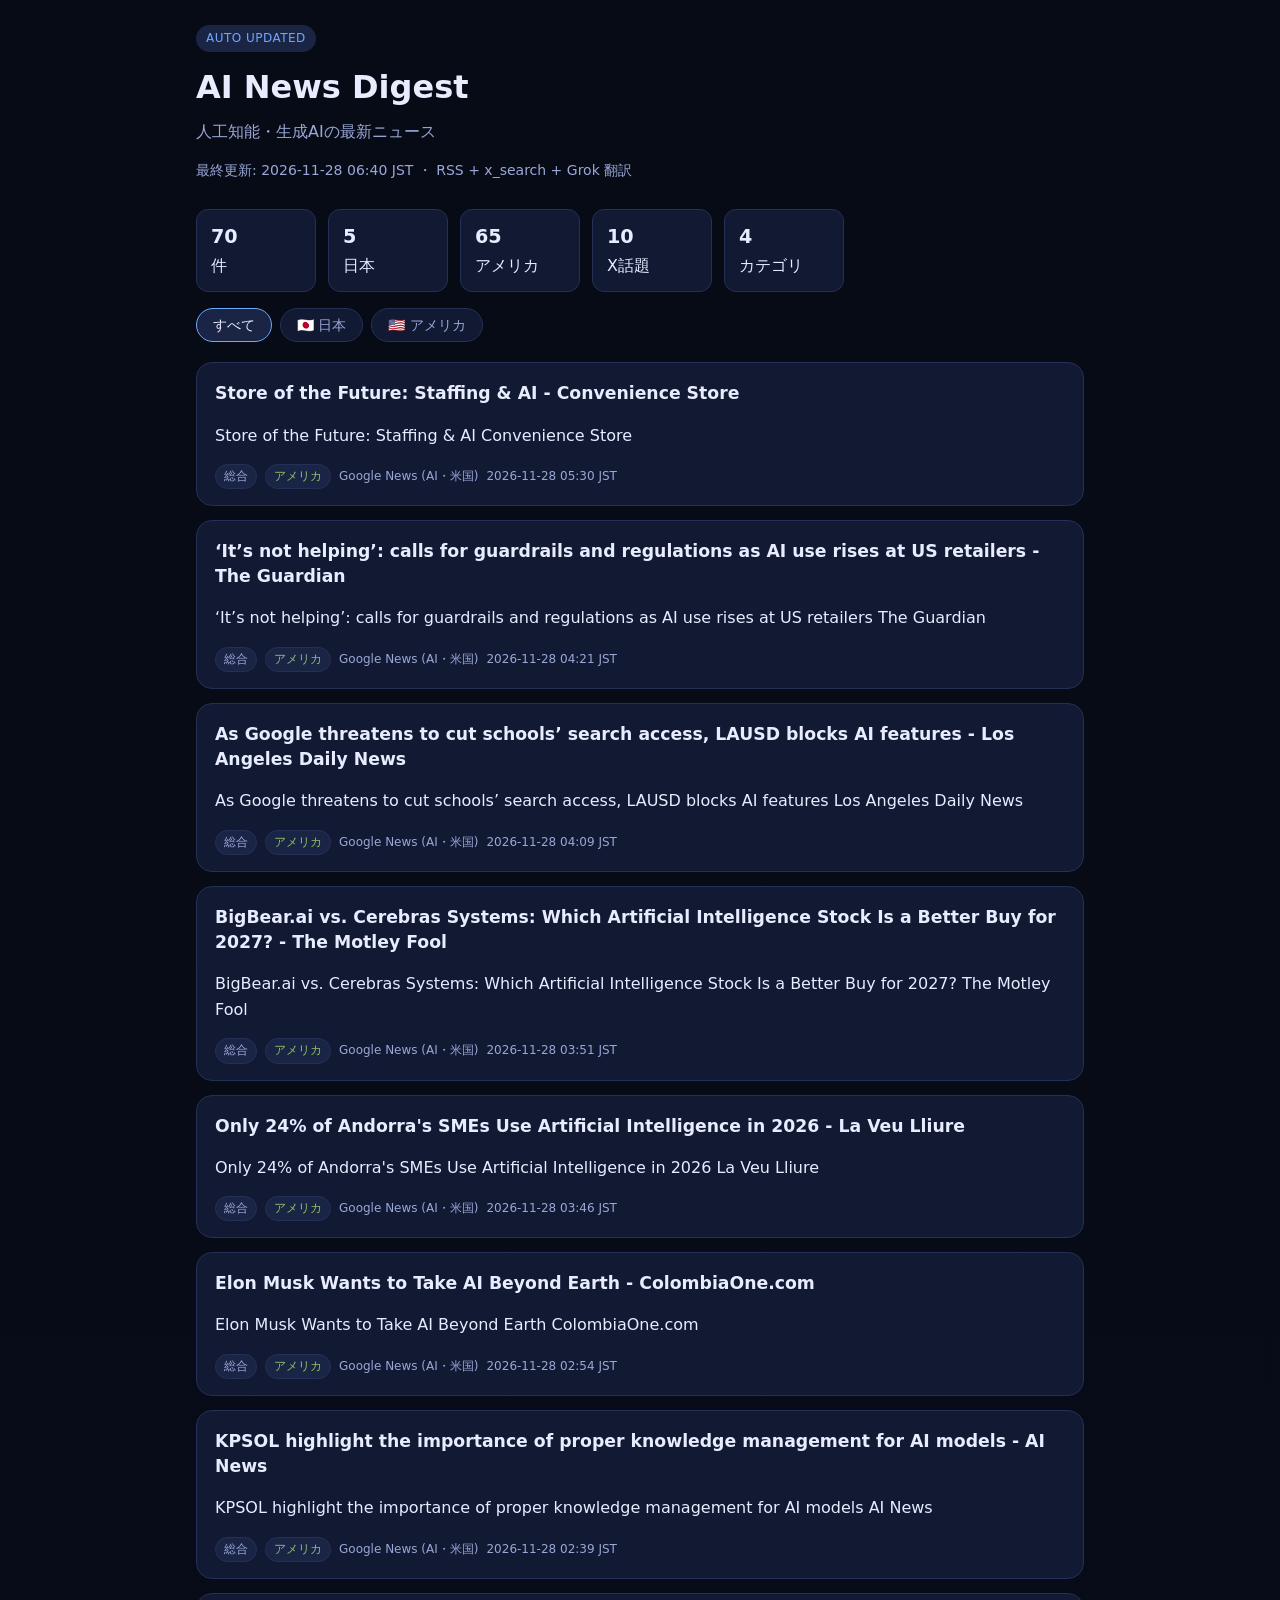
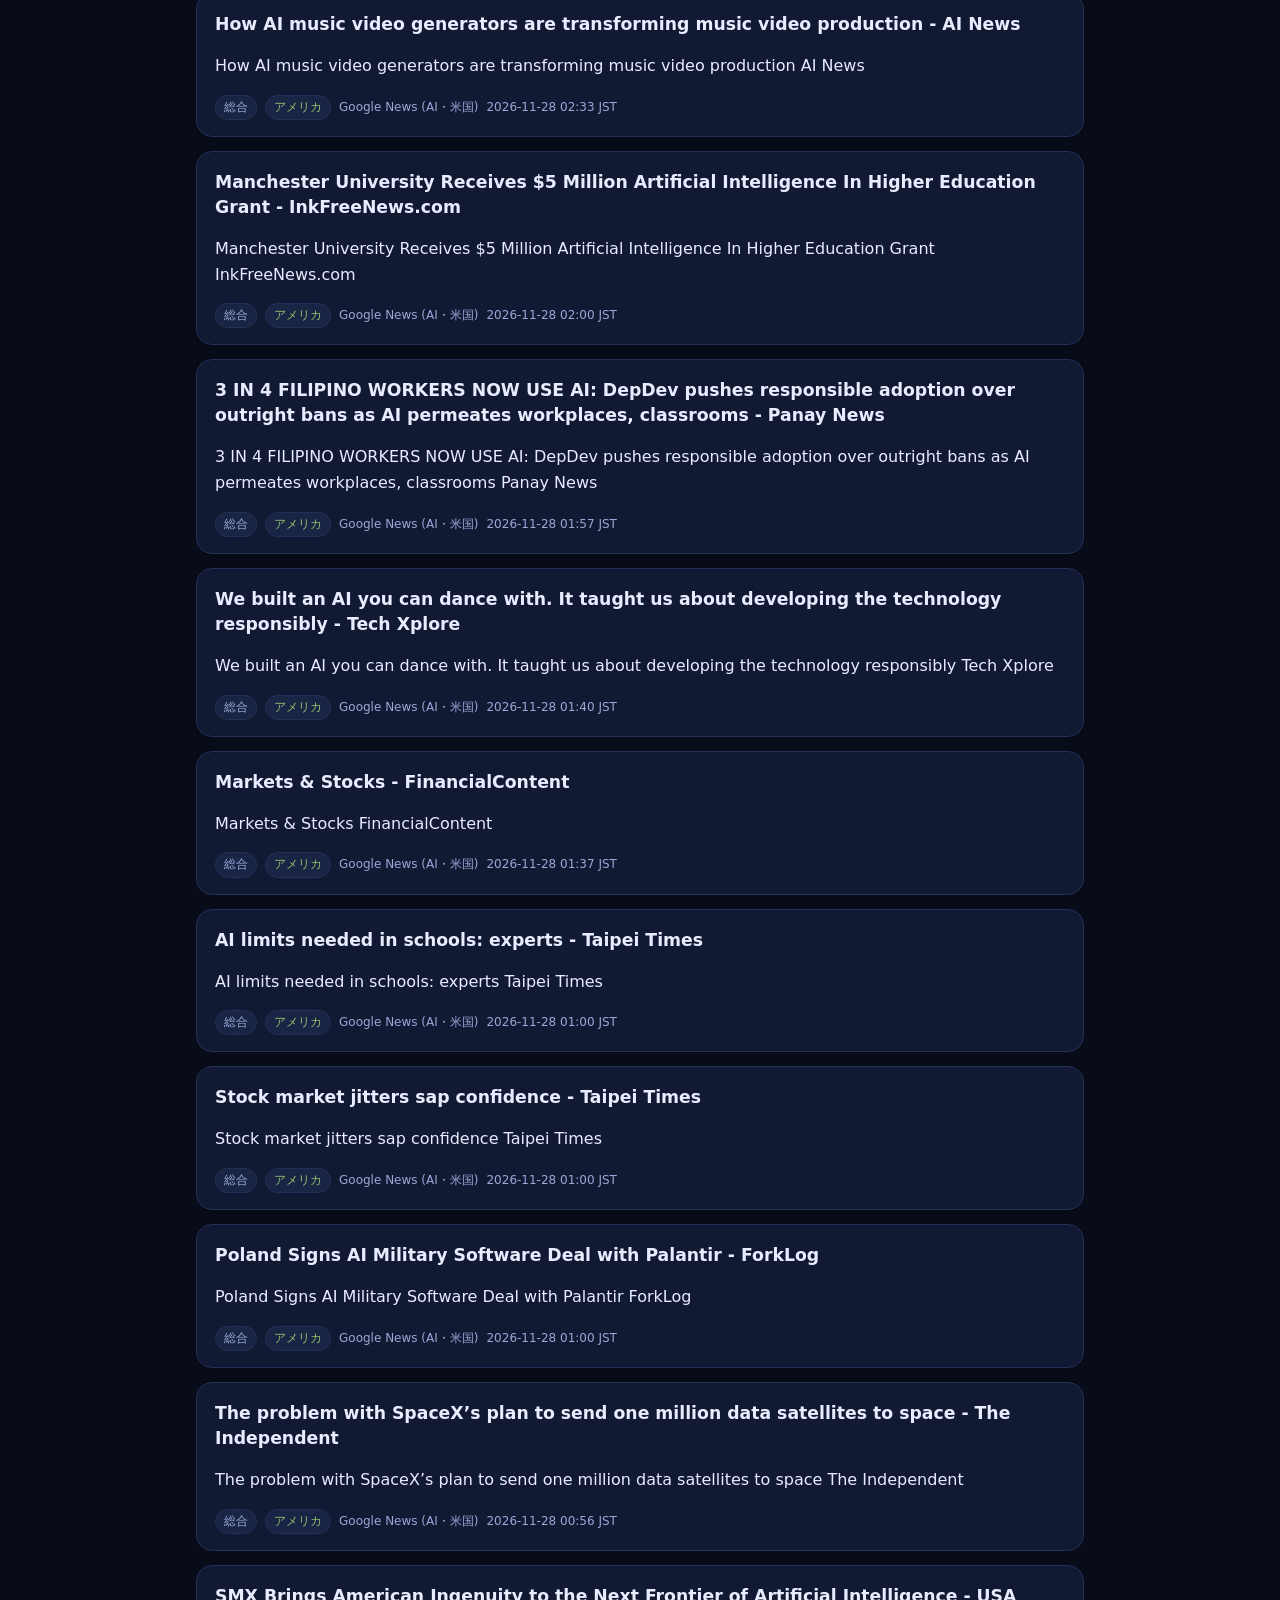
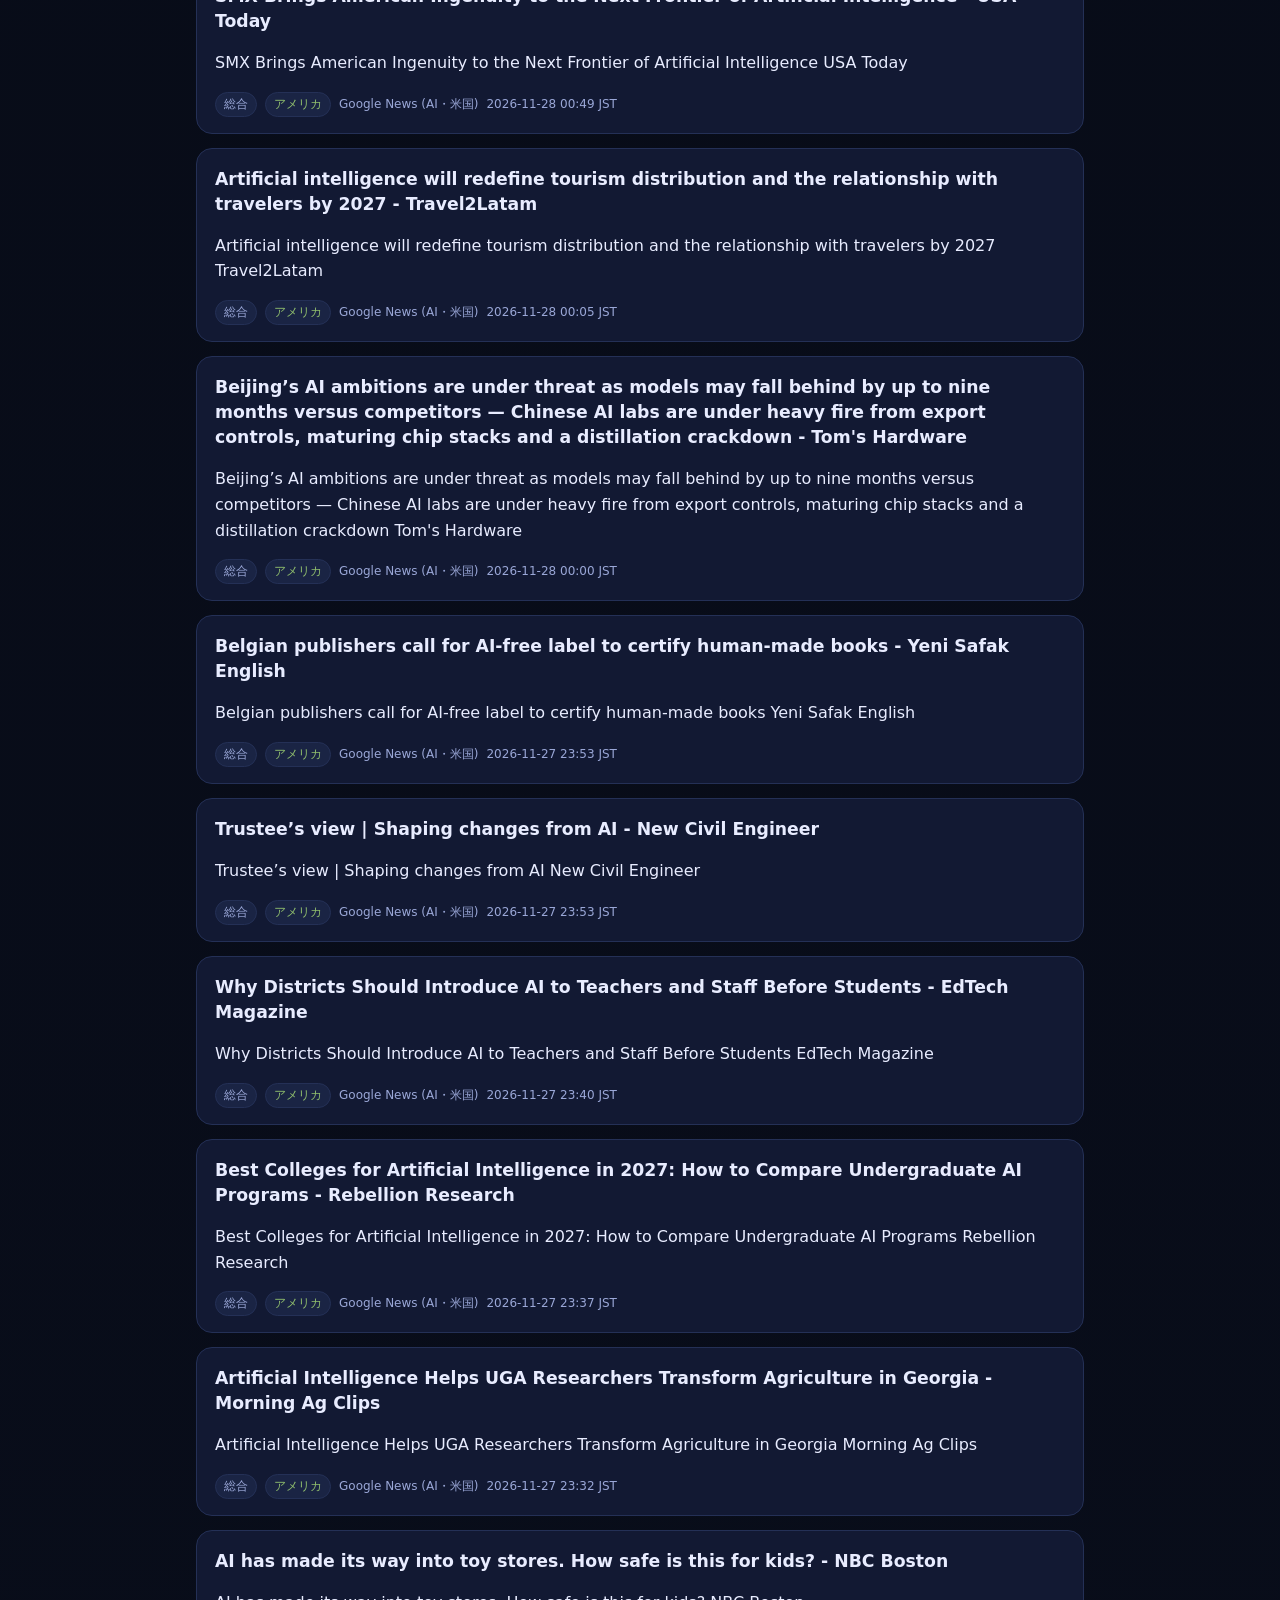
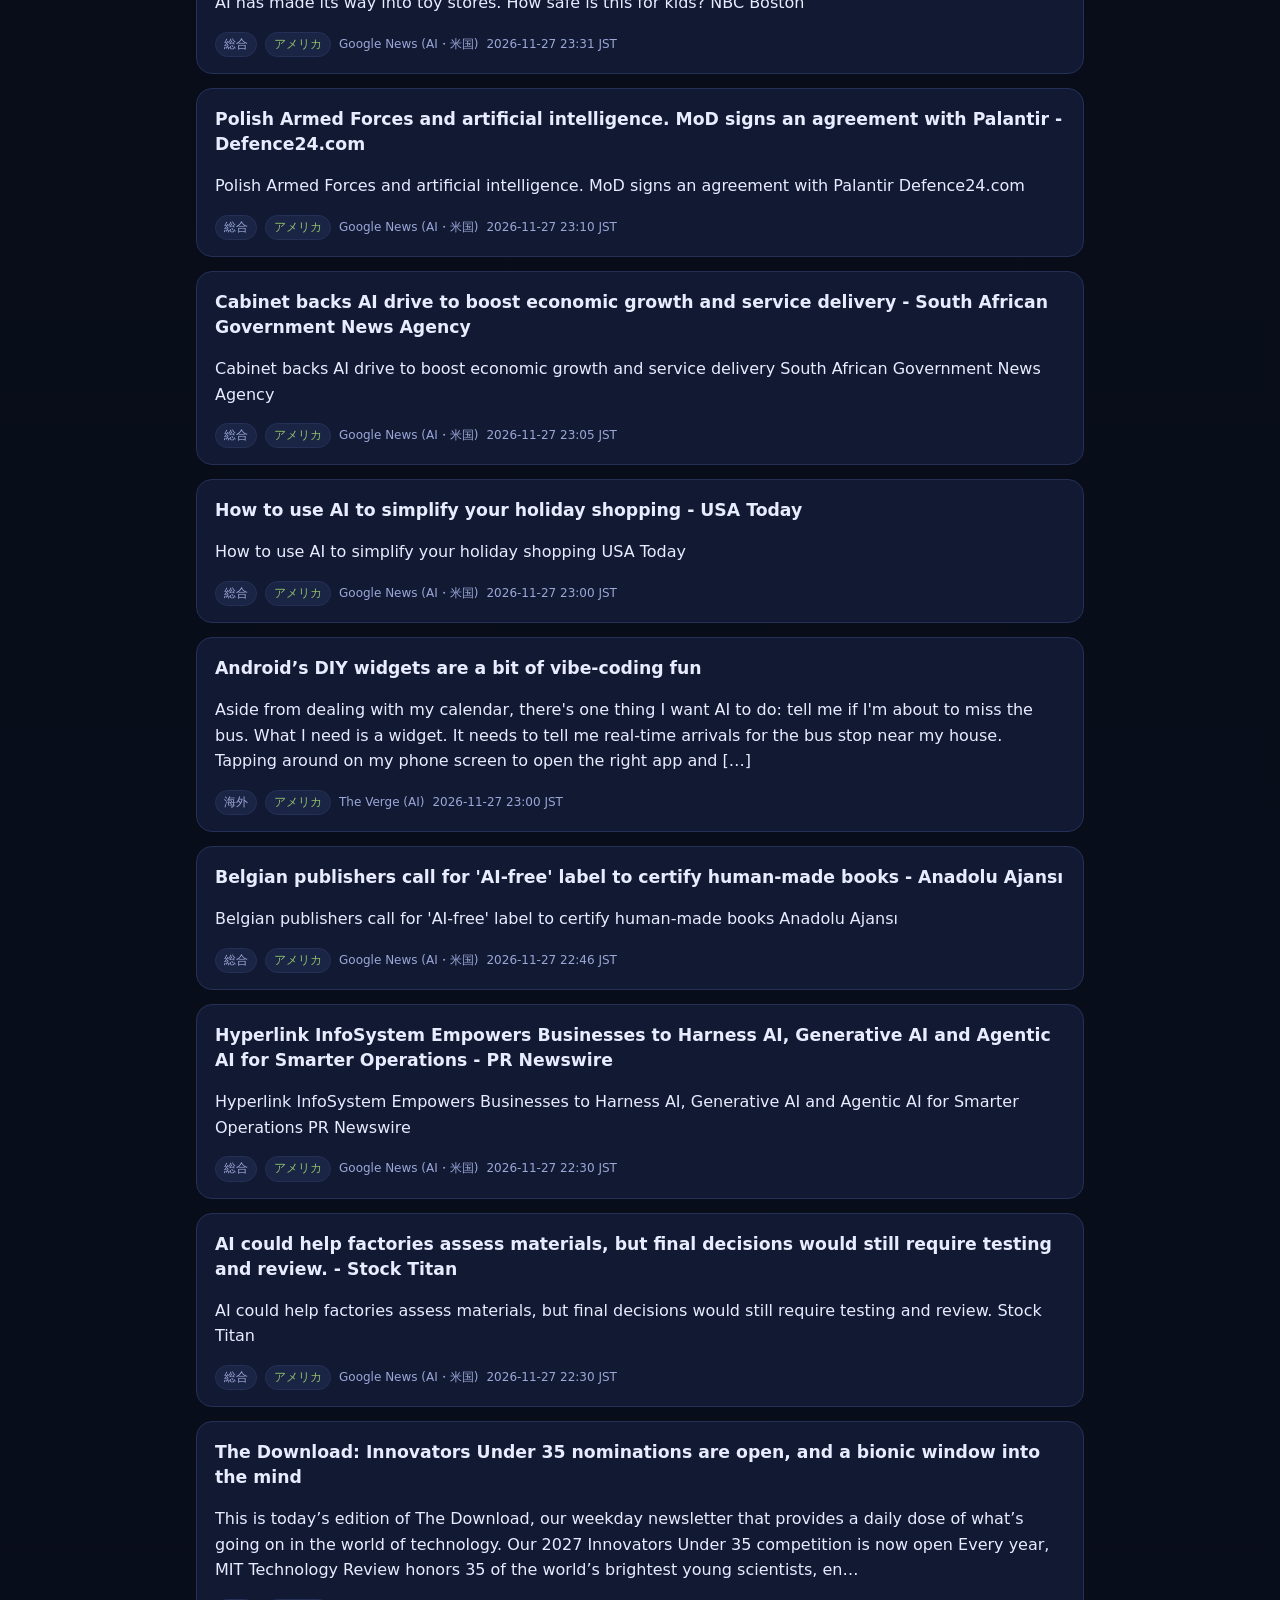
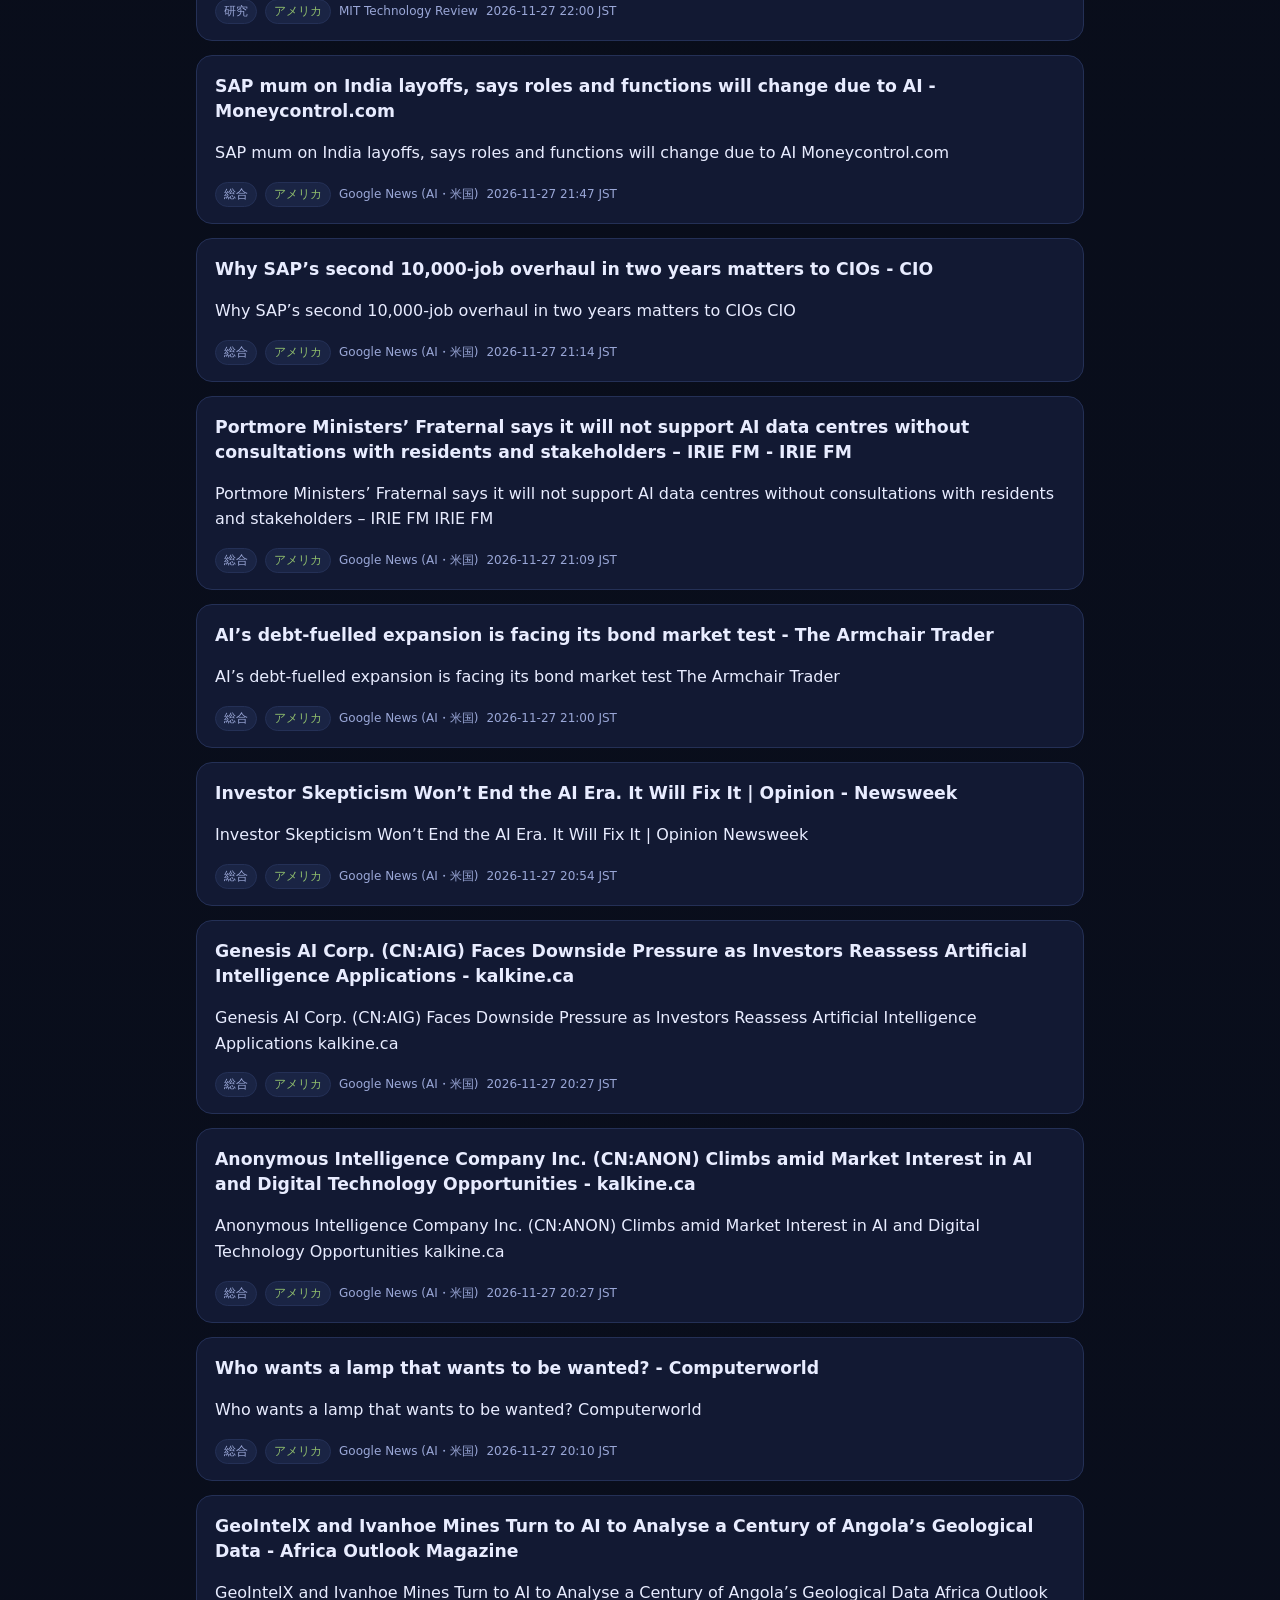
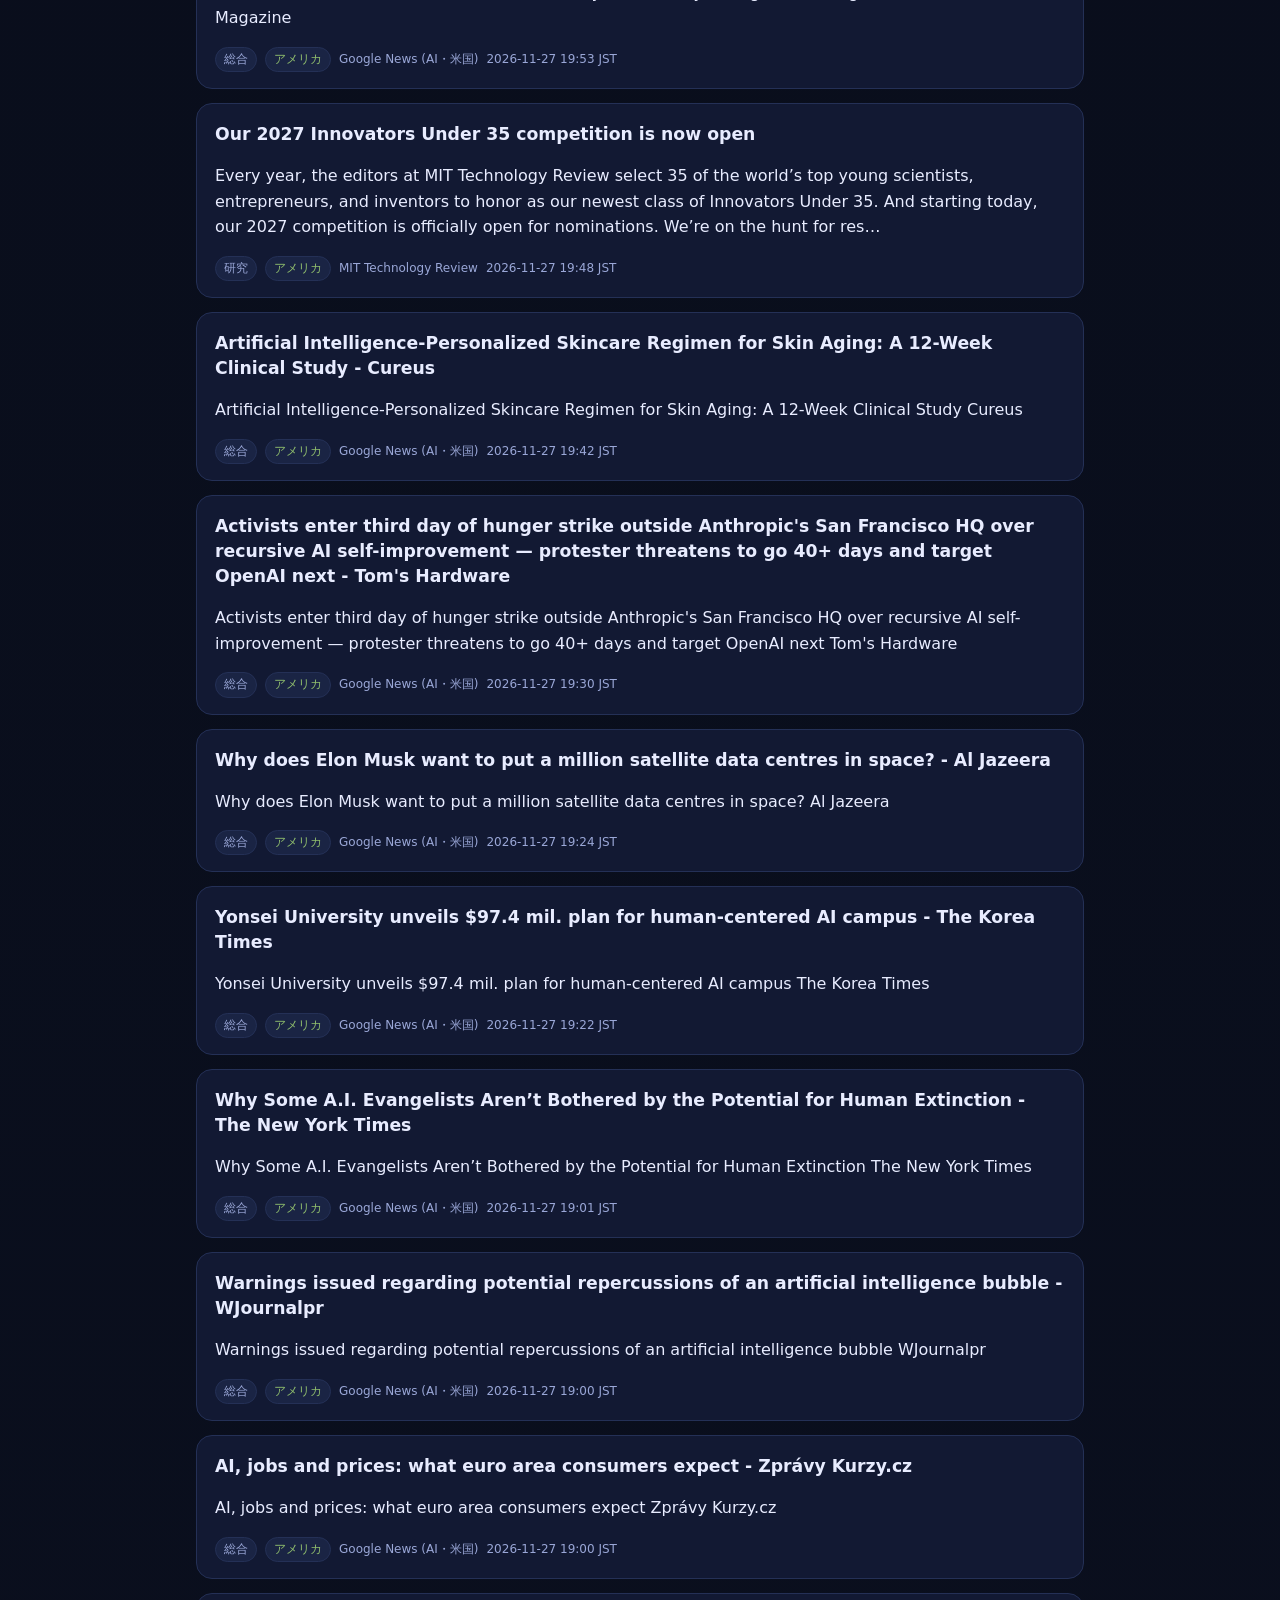
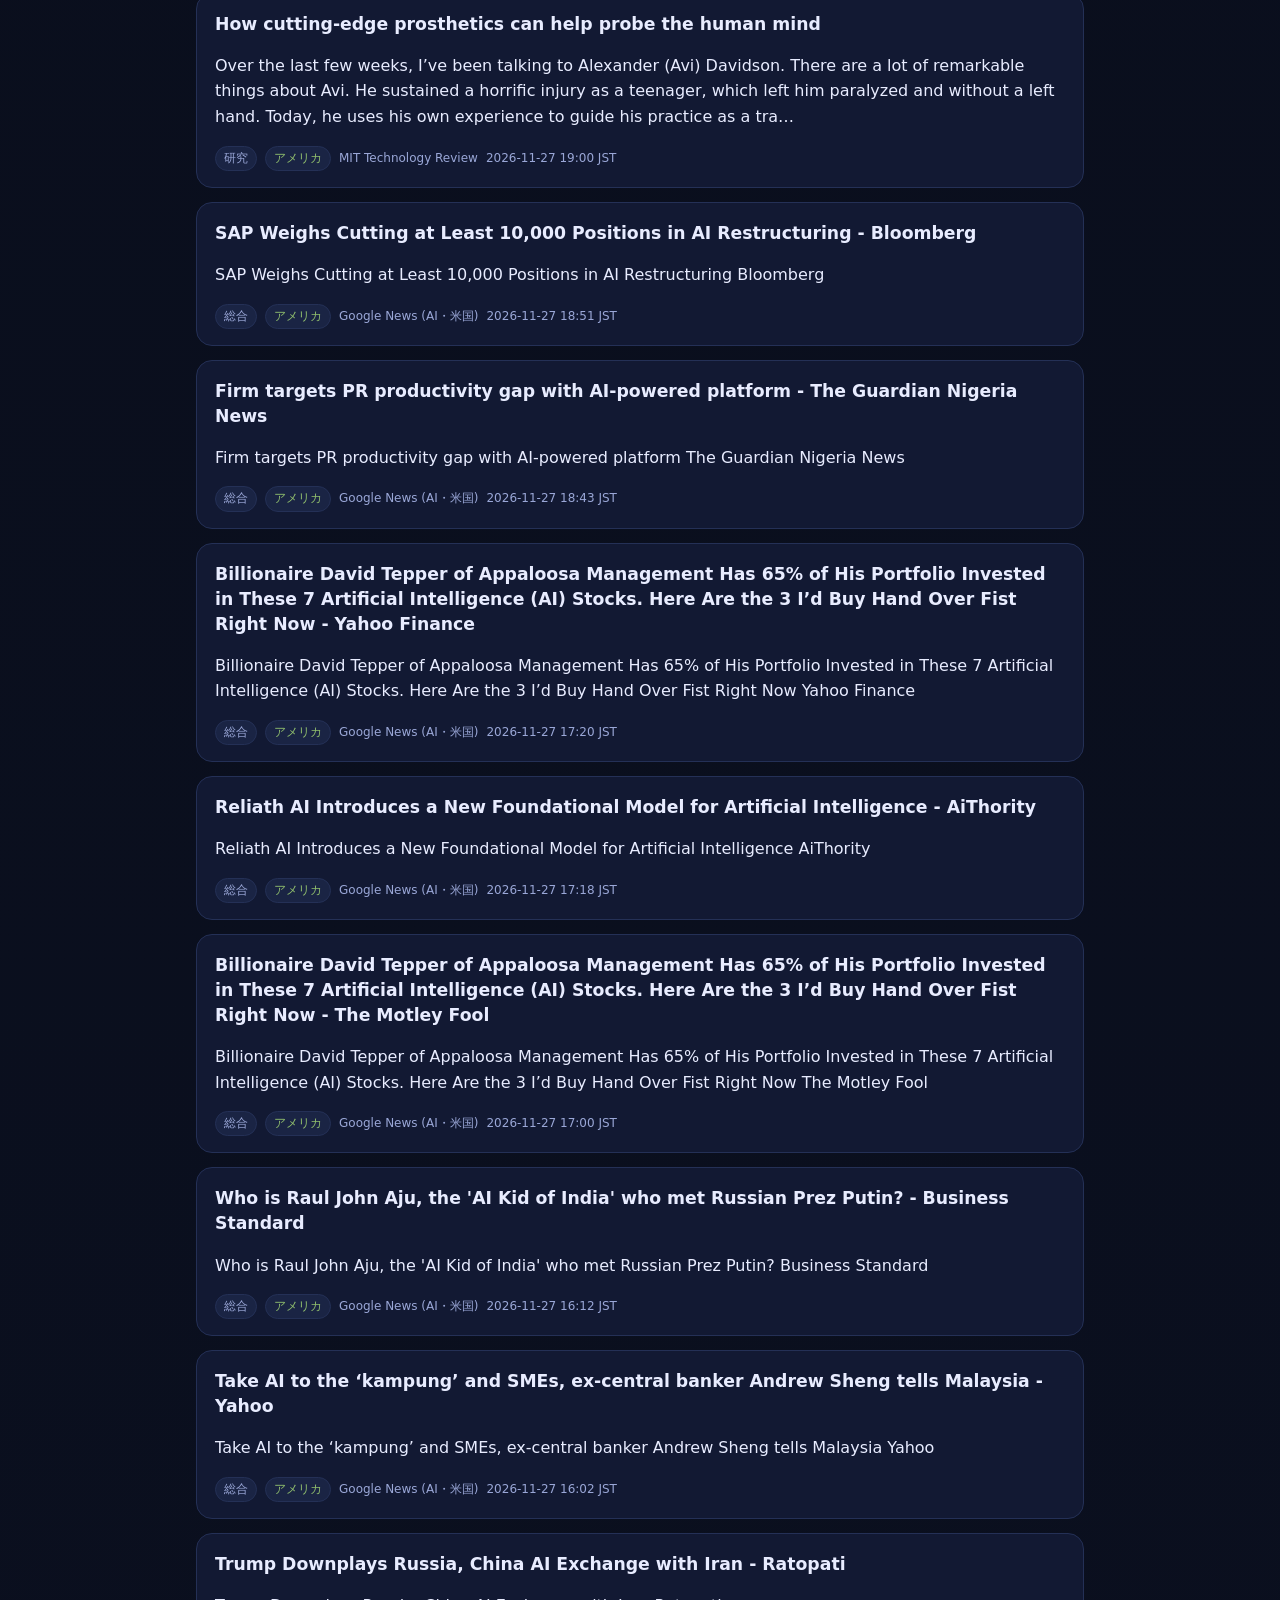
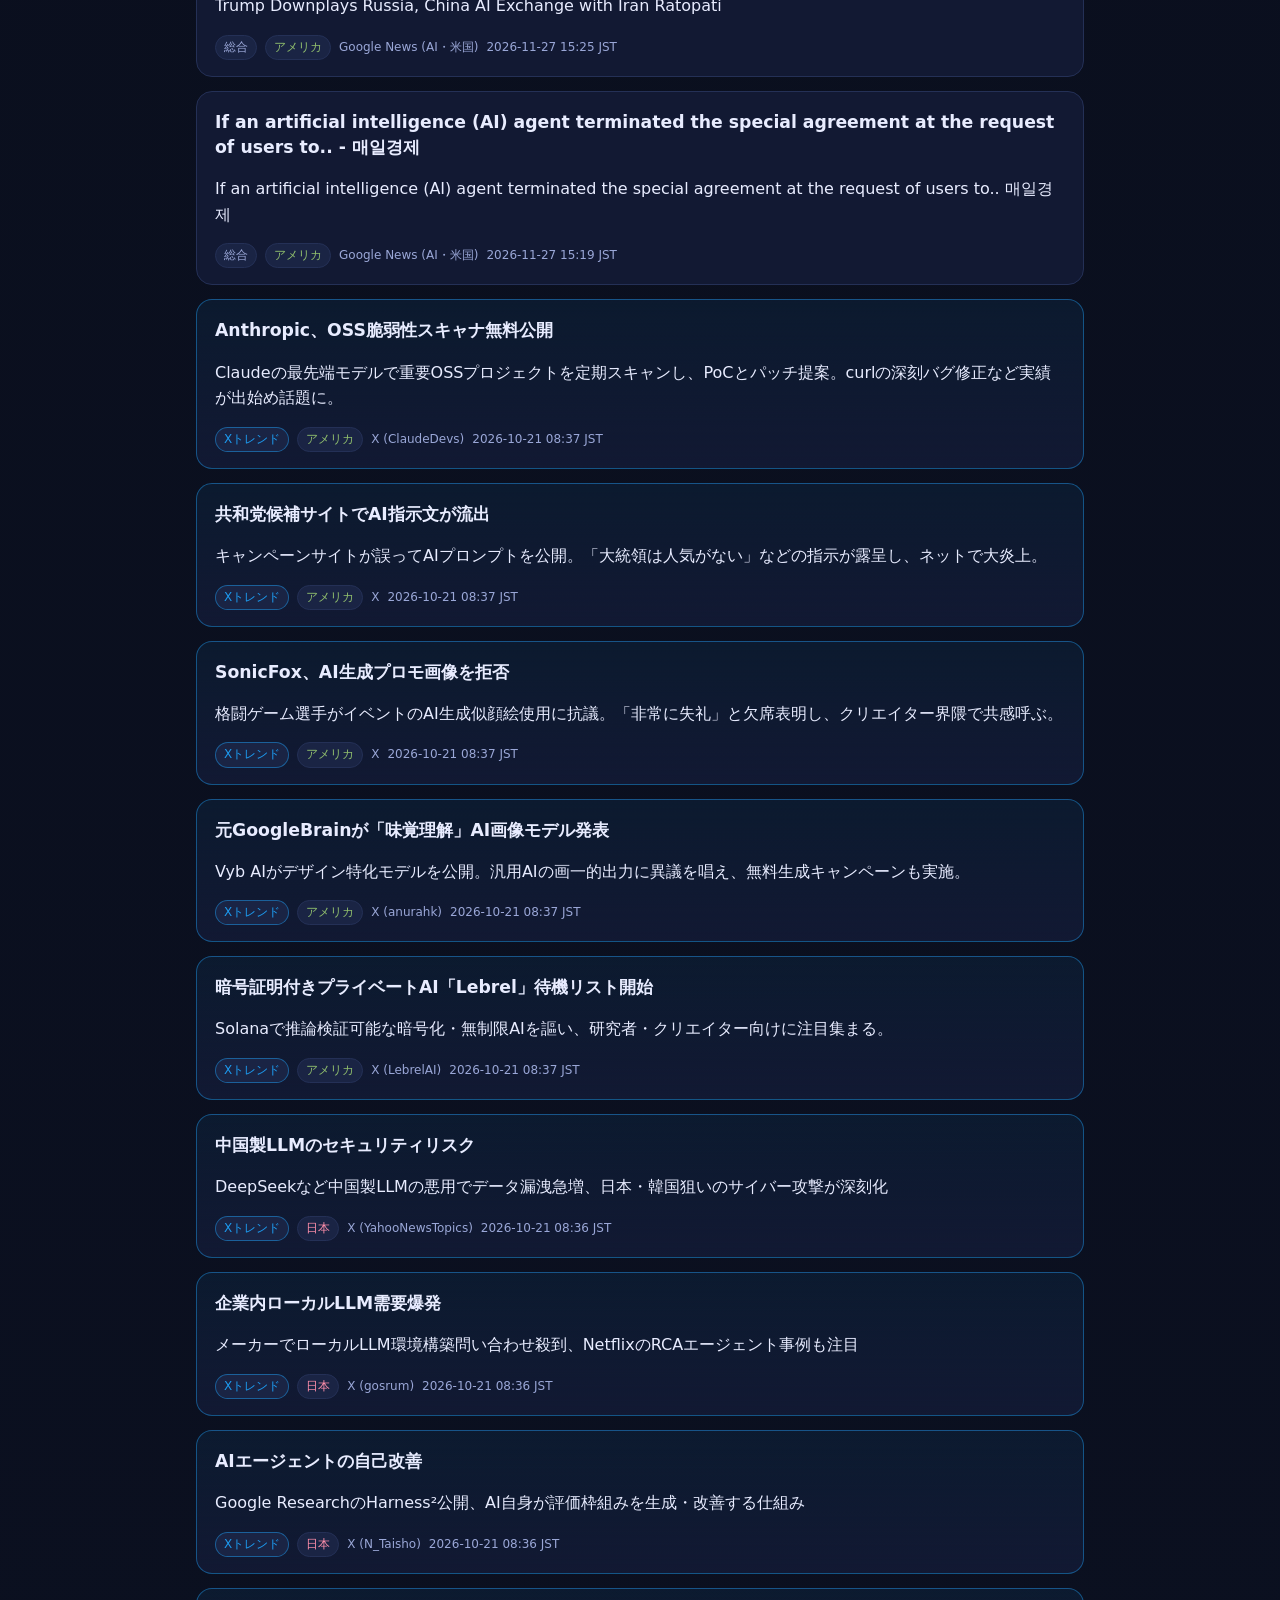
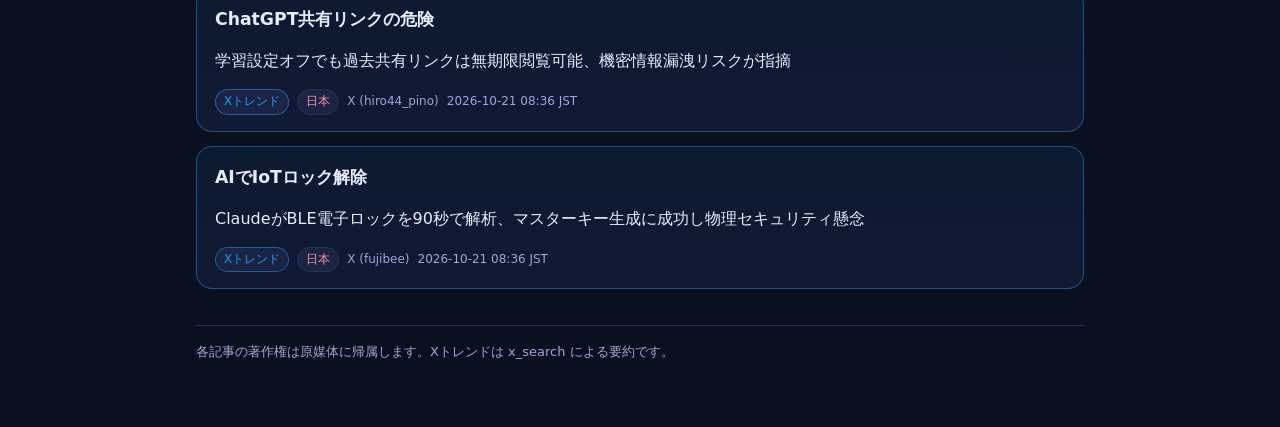
==== commit 2b7a76a7: "Update AI news digest Automated RSS build." ====
--- a/docs/index.html
+++ b/docs/index.html
@@ -13,7 +13,7 @@
       <span class="badge">AUTO UPDATED</span>
       <h1>AI News Digest</h1>
       <p class="subtitle">人工知能・生成AIの最新ニュース</p>
-      <p class="meta">最終更新: 2026-11-27 06:40 JST ・ RSS + x_search + Grok 翻訳</p>
+      <p class="meta">最終更新: 2026-11-28 06:40 JST ・ RSS + x_search + Grok 翻訳</p>
     </header>
     <section class="stats">
       <div class="stat"><strong>70</strong>件</div>
@@ -31,113 +31,564 @@
     </div>
     <section class="grid" id="article-grid">
       <article class="card" data-region="usa">
-              <h2><a href="https://news.google.com/rss/articles/CBMiS0FVX3lxTE1CTUowZXVvOEtFYmVRa2dlcjJtRnVmVVc3YVMwSnJNVTNKTnh3bmdfV0g2WTdTaXMtRTNpUUFJTjBDTFJBX0JtUWtzQQ?oc=5" target="_blank" rel="noopener noreferrer">The artificial intelligence (AI) data center industry is struggling to raise funds due to the simult.. - 매일경제</a></h2>
-              
-              <p class="summary">The artificial intelligence (AI) data center industry is struggling to raise funds due to the simult.. 매일경제</p>
-              <div class="row">
-                <span class="chip">総合</span>
-                <span class="chip chip-region-usa">アメリカ</span>
-                <span>Google News (AI・米国)</span>
-                <span>2026-11-27 05:56 JST</span>
-              </div>
-            </article>
-<article class="card" data-region="usa">
-              <h2><a href="https://techcrunch.com/2026/11/26/nvidia-hits-pause-on-chip-shipments-to-southeast-asia/" target="_blank" rel="noopener noreferrer">Nvidia hits pause on chip shipments to Southeast Asia</a></h2>
-              
-              <p class="summary">Nvidia has told manufacturing partners to pause server shipments to Malaysia, Singapore, Thailand and Indonesia as the U.S. tightens its push to keep AI chips out of China.</p>
+              <h2><a href="https://news.google.com/rss/articles/[base64]?oc=5" target="_blank" rel="noopener noreferrer">Store of the Future: Staffing &amp; AI - Convenience Store</a></h2>
+              
+              <p class="summary">Store of the Future: Staffing &amp; AI Convenience Store</p>
+              <div class="row">
+                <span class="chip">総合</span>
+                <span class="chip chip-region-usa">アメリカ</span>
+                <span>Google News (AI・米国)</span>
+                <span>2026-11-28 05:30 JST</span>
+              </div>
+            </article>
+<article class="card" data-region="usa">
+              <h2><a href="https://news.google.com/rss/articles/CBMihgFBVV95cUxOeDNCYVhQbUE2MU94UkxyalQyWkk3aFNpSk53aTRTaG5YZVp4ME5CdU1wcEVIaFhmam9NdVRweks0Q1M4ZUpMTV9pcnVEWlcwT0NKVUNySE9WcHJLYTd1TVpzZXVGdWQ1eUFhQmFTakVZZkNpelIxa2xVdkxZNFJ6eExEN3ZZQQ?oc=5" target="_blank" rel="noopener noreferrer">‘It’s not helping’: calls for guardrails and regulations as AI use rises at US retailers - The Guardian</a></h2>
+              
+              <p class="summary">‘It’s not helping’: calls for guardrails and regulations as AI use rises at US retailers The Guardian</p>
+              <div class="row">
+                <span class="chip">総合</span>
+                <span class="chip chip-region-usa">アメリカ</span>
+                <span>Google News (AI・米国)</span>
+                <span>2026-11-28 04:21 JST</span>
+              </div>
+            </article>
+<article class="card" data-region="usa">
+              <h2><a href="https://news.google.com/rss/articles/[base64]?oc=5" target="_blank" rel="noopener noreferrer">As Google threatens to cut schools’ search access, LAUSD blocks AI features - Los Angeles Daily News</a></h2>
+              
+              <p class="summary">As Google threatens to cut schools’ search access, LAUSD blocks AI features Los Angeles Daily News</p>
+              <div class="row">
+                <span class="chip">総合</span>
+                <span class="chip chip-region-usa">アメリカ</span>
+                <span>Google News (AI・米国)</span>
+                <span>2026-11-28 04:09 JST</span>
+              </div>
+            </article>
+<article class="card" data-region="usa">
+              <h2><a href="https://news.google.com/rss/articles/[base64]?oc=5" target="_blank" rel="noopener noreferrer">BigBear.ai vs. Cerebras Systems: Which Artificial Intelligence Stock Is a Better Buy for 2027? - The Motley Fool</a></h2>
+              
+              <p class="summary">BigBear.ai vs. Cerebras Systems: Which Artificial Intelligence Stock Is a Better Buy for 2027? The Motley Fool</p>
+              <div class="row">
+                <span class="chip">総合</span>
+                <span class="chip chip-region-usa">アメリカ</span>
+                <span>Google News (AI・米国)</span>
+                <span>2026-11-28 03:51 JST</span>
+              </div>
+            </article>
+<article class="card" data-region="usa">
+              <h2><a href="https://news.google.com/rss/articles/[base64]?oc=5" target="_blank" rel="noopener noreferrer">Only 24% of Andorra&#x27;s SMEs Use Artificial Intelligence in 2026 - La Veu Lliure</a></h2>
+              
+              <p class="summary">Only 24% of Andorra&#x27;s SMEs Use Artificial Intelligence in 2026 La Veu Lliure</p>
+              <div class="row">
+                <span class="chip">総合</span>
+                <span class="chip chip-region-usa">アメリカ</span>
+                <span>Google News (AI・米国)</span>
+                <span>2026-11-28 03:46 JST</span>
+              </div>
+            </article>
+<article class="card" data-region="usa">
+              <h2><a href="https://news.google.com/rss/articles/[base64]?oc=5" target="_blank" rel="noopener noreferrer">Elon Musk Wants to Take AI Beyond Earth - ColombiaOne.com</a></h2>
+              
+              <p class="summary">Elon Musk Wants to Take AI Beyond Earth ColombiaOne.com</p>
+              <div class="row">
+                <span class="chip">総合</span>
+                <span class="chip chip-region-usa">アメリカ</span>
+                <span>Google News (AI・米国)</span>
+                <span>2026-11-28 02:54 JST</span>
+              </div>
+            </article>
+<article class="card" data-region="usa">
+              <h2><a href="https://news.google.com/rss/articles/[base64]?oc=5" target="_blank" rel="noopener noreferrer">KPSOL highlight the importance of proper knowledge management for AI models - AI News</a></h2>
+              
+              <p class="summary">KPSOL highlight the importance of proper knowledge management for AI models AI News</p>
+              <div class="row">
+                <span class="chip">総合</span>
+                <span class="chip chip-region-usa">アメリカ</span>
+                <span>Google News (AI・米国)</span>
+                <span>2026-11-28 02:39 JST</span>
+              </div>
+            </article>
+<article class="card" data-region="usa">
+              <h2><a href="https://news.google.com/rss/articles/[base64]?oc=5" target="_blank" rel="noopener noreferrer">How AI music video generators are transforming music video production - AI News</a></h2>
+              
+              <p class="summary">How AI music video generators are transforming music video production AI News</p>
+              <div class="row">
+                <span class="chip">総合</span>
+                <span class="chip chip-region-usa">アメリカ</span>
+                <span>Google News (AI・米国)</span>
+                <span>2026-11-28 02:33 JST</span>
+              </div>
+            </article>
+<article class="card" data-region="usa">
+              <h2><a href="https://news.google.com/rss/articles/[base64]?oc=5" target="_blank" rel="noopener noreferrer">Manchester University Receives $5 Million Artificial Intelligence In Higher Education Grant - InkFreeNews.com</a></h2>
+              
+              <p class="summary">Manchester University Receives $5 Million Artificial Intelligence In Higher Education Grant InkFreeNews.com</p>
+              <div class="row">
+                <span class="chip">総合</span>
+                <span class="chip chip-region-usa">アメリカ</span>
+                <span>Google News (AI・米国)</span>
+                <span>2026-11-28 02:00 JST</span>
+              </div>
+            </article>
+<article class="card" data-region="usa">
+              <h2><a href="https://news.google.com/rss/articles/[base64]?oc=5" target="_blank" rel="noopener noreferrer">3 IN 4 FILIPINO WORKERS NOW USE AI: DepDev pushes responsible adoption over outright bans as AI permeates workplaces, classrooms - Panay News</a></h2>
+              
+              <p class="summary">3 IN 4 FILIPINO WORKERS NOW USE AI: DepDev pushes responsible adoption over outright bans as AI permeates workplaces, classrooms Panay News</p>
+              <div class="row">
+                <span class="chip">総合</span>
+                <span class="chip chip-region-usa">アメリカ</span>
+                <span>Google News (AI・米国)</span>
+                <span>2026-11-28 01:57 JST</span>
+              </div>
+            </article>
+<article class="card" data-region="usa">
+              <h2><a href="https://news.google.com/rss/articles/CBMihgFBVV95cUxOeTBTcVozOHB5cWJGZ1Y1LWtBUFRIOWNPOXJXRmRhOFBmUG1lbmsyanN1ZVRza3dORmdYRGkwdHRoX0swMS1sZmgzM2M0S2l2bG4wMHMteVNDSjFWcXR6WnZqTGNiaGJMd01lNW92Yk1ESzRJdmxoSGR6VmRtME5oNjJfSUpKdw?oc=5" target="_blank" rel="noopener noreferrer">We built an AI you can dance with. It taught us about developing the technology responsibly - Tech Xplore</a></h2>
+              
+              <p class="summary">We built an AI you can dance with. It taught us about developing the technology responsibly Tech Xplore</p>
+              <div class="row">
+                <span class="chip">総合</span>
+                <span class="chip chip-region-usa">アメリカ</span>
+                <span>Google News (AI・米国)</span>
+                <span>2026-11-28 01:40 JST</span>
+              </div>
+            </article>
+<article class="card" data-region="usa">
+              <h2><a href="https://news.google.com/rss/articles/[base64]?oc=5" target="_blank" rel="noopener noreferrer">Markets &amp; Stocks - FinancialContent</a></h2>
+              
+              <p class="summary">Markets &amp; Stocks FinancialContent</p>
+              <div class="row">
+                <span class="chip">総合</span>
+                <span class="chip chip-region-usa">アメリカ</span>
+                <span>Google News (AI・米国)</span>
+                <span>2026-11-28 01:37 JST</span>
+              </div>
+            </article>
+<article class="card" data-region="usa">
+              <h2><a href="https://news.google.com/rss/articles/CBMiekFVX3lxTE5uSUNkem9ERmdRM1gtSC1xaFdnUEkzZ0xyR3dKVEdTSG9TSDZJa0NJTTlaT0E3SENYWmFDWEpqU3lvUzRtc3ZRemtsUkRLYnNzUExjYy1GWTRaWHkzZVJDVk9PYmxuWUV1NVA1MnJua21NZjlXVEw2RmNB?oc=5" target="_blank" rel="noopener noreferrer">AI limits needed in schools: experts - Taipei Times</a></h2>
+              
+              <p class="summary">AI limits needed in schools: experts Taipei Times</p>
+              <div class="row">
+                <span class="chip">総合</span>
+                <span class="chip chip-region-usa">アメリカ</span>
+                <span>Google News (AI・米国)</span>
+                <span>2026-11-28 01:00 JST</span>
+              </div>
+            </article>
+<article class="card" data-region="usa">
+              <h2><a href="https://news.google.com/rss/articles/CBMidkFVX3lxTE9IR2hiWjhCSERtaEgyQWZ2S1I3U0xNbGN2Z2hxSy1jekV1X1ZfYkhGYlhoVExaTks3TjhTeEZLRUpydkd4YWNhSXVtTVYyeTFnTExGOEF2b2ZvcmZ0dmF5QUV6WWhabXBHWEtpR3R0elpyV3lSQnc?oc=5" target="_blank" rel="noopener noreferrer">Stock market jitters sap confidence - Taipei Times</a></h2>
+              
+              <p class="summary">Stock market jitters sap confidence Taipei Times</p>
+              <div class="row">
+                <span class="chip">総合</span>
+                <span class="chip chip-region-usa">アメリカ</span>
+                <span>Google News (AI・米国)</span>
+                <span>2026-11-28 01:00 JST</span>
+              </div>
+            </article>
+<article class="card" data-region="usa">
+              <h2><a href="https://news.google.com/rss/articles/CBMiggFBVV95cUxPdklvOHFDZ3BGbXQzTUpSYXh3Mml1WjZBdDZJbk1zUnFpSk9xa3RJUlIzUjFjcTFJem9tSzdPc2hOaGtTVHRDY2NJZElkNUVlY0N1YW5xMER3el9EeWdudElRYXFVTVMxWjRUX0VPWG1YZnB6OE1SNHZYWEFvajl3cU93?oc=5" target="_blank" rel="noopener noreferrer">Poland Signs AI Military Software Deal with Palantir - ForkLog</a></h2>
+              
+              <p class="summary">Poland Signs AI Military Software Deal with Palantir ForkLog</p>
+              <div class="row">
+                <span class="chip">総合</span>
+                <span class="chip chip-region-usa">アメリカ</span>
+                <span>Google News (AI・米国)</span>
+                <span>2026-11-28 01:00 JST</span>
+              </div>
+            </article>
+<article class="card" data-region="usa">
+              <h2><a href="https://news.google.com/rss/articles/CBMikAFBVV95cUxNNktyUkJvRTVoUnFQNW5ib20yVHFYMGEySGVrRUJQY3haY19Ha3NJZmdEVU5pNk9SS0RhNkVSWjE2cTRCR3JCWlMzOUJxeFpjTjR4X2tCMUI1bXAzTzZJRTEycWR4dXlKTVI5TmJxMExLUDJpcy1fcjJTZDNIdUFIX252TUM1UHZuQ0x0Z0FJWl8?oc=5" target="_blank" rel="noopener noreferrer">The problem with SpaceX’s plan to send one million data satellites to space - The Independent</a></h2>
+              
+              <p class="summary">The problem with SpaceX’s plan to send one million data satellites to space The Independent</p>
+              <div class="row">
+                <span class="chip">総合</span>
+                <span class="chip chip-region-usa">アメリカ</span>
+                <span>Google News (AI・米国)</span>
+                <span>2026-11-28 00:56 JST</span>
+              </div>
+            </article>
+<article class="card" data-region="usa">
+              <h2><a href="https://news.google.com/rss/articles/[base64]?oc=5" target="_blank" rel="noopener noreferrer">SMX Brings American Ingenuity to the Next Frontier of Artificial Intelligence - USA Today</a></h2>
+              
+              <p class="summary">SMX Brings American Ingenuity to the Next Frontier of Artificial Intelligence USA Today</p>
+              <div class="row">
+                <span class="chip">総合</span>
+                <span class="chip chip-region-usa">アメリカ</span>
+                <span>Google News (AI・米国)</span>
+                <span>2026-11-28 00:49 JST</span>
+              </div>
+            </article>
+<article class="card" data-region="usa">
+              <h2><a href="https://news.google.com/rss/articles/[base64]?oc=5" target="_blank" rel="noopener noreferrer">Artificial intelligence will redefine tourism distribution and the relationship with travelers by 2027 - Travel2Latam</a></h2>
+              
+              <p class="summary">Artificial intelligence will redefine tourism distribution and the relationship with travelers by 2027 Travel2Latam</p>
+              <div class="row">
+                <span class="chip">総合</span>
+                <span class="chip chip-region-usa">アメリカ</span>
+                <span>Google News (AI・米国)</span>
+                <span>2026-11-28 00:05 JST</span>
+              </div>
+            </article>
+<article class="card" data-region="usa">
+              <h2><a href="https://news.google.com/rss/articles/[base64]?oc=5" target="_blank" rel="noopener noreferrer">Beijing’s AI ambitions are under threat as models may fall behind by up to nine months versus competitors — Chinese AI labs are under heavy fire from export controls, maturing chip stacks and a distillation crackdown - Tom&#x27;s Hardware</a></h2>
+              
+              <p class="summary">Beijing’s AI ambitions are under threat as models may fall behind by up to nine months versus competitors — Chinese AI labs are under heavy fire from export controls, maturing chip stacks and a distillation crackdown Tom&#x27;s Hardware</p>
+              <div class="row">
+                <span class="chip">総合</span>
+                <span class="chip chip-region-usa">アメリカ</span>
+                <span>Google News (AI・米国)</span>
+                <span>2026-11-28 00:00 JST</span>
+              </div>
+            </article>
+<article class="card" data-region="usa">
+              <h2><a href="https://news.google.com/rss/articles/[base64]?oc=5" target="_blank" rel="noopener noreferrer">Belgian publishers call for AI-free label to certify human-made books - Yeni Safak English</a></h2>
+              
+              <p class="summary">Belgian publishers call for AI-free label to certify human-made books Yeni Safak English</p>
+              <div class="row">
+                <span class="chip">総合</span>
+                <span class="chip chip-region-usa">アメリカ</span>
+                <span>Google News (AI・米国)</span>
+                <span>2026-11-27 23:53 JST</span>
+              </div>
+            </article>
+<article class="card" data-region="usa">
+              <h2><a href="https://news.google.com/rss/articles/CBMijwFBVV95cUxQT0ZHQjl0UEdwWjdGVmFtS254aGdsVHFjRmJkSGJQMHVDY3VYS01wY1JqcGRnd3llTVVYbG9OTnVQNlZ6YUtsbnB1eWRXV3N2cVdtdG5BeWptM0Y3dzExRE55dFhvRUVET3JyYzZsNWpMaGg5V2pxWUMweU14YzJyRXhKR2RfYXhlekRZQTk1UQ?oc=5" target="_blank" rel="noopener noreferrer">Trustee’s view | Shaping changes from AI - New Civil Engineer</a></h2>
+              
+              <p class="summary">Trustee’s view | Shaping changes from AI New Civil Engineer</p>
+              <div class="row">
+                <span class="chip">総合</span>
+                <span class="chip chip-region-usa">アメリカ</span>
+                <span>Google News (AI・米国)</span>
+                <span>2026-11-27 23:53 JST</span>
+              </div>
+            </article>
+<article class="card" data-region="usa">
+              <h2><a href="https://news.google.com/rss/articles/[base64]?oc=5" target="_blank" rel="noopener noreferrer">Why Districts Should Introduce AI to Teachers and Staff Before Students - EdTech Magazine</a></h2>
+              
+              <p class="summary">Why Districts Should Introduce AI to Teachers and Staff Before Students EdTech Magazine</p>
+              <div class="row">
+                <span class="chip">総合</span>
+                <span class="chip chip-region-usa">アメリカ</span>
+                <span>Google News (AI・米国)</span>
+                <span>2026-11-27 23:40 JST</span>
+              </div>
+            </article>
+<article class="card" data-region="usa">
+              <h2><a href="https://news.google.com/rss/articles/[base64]?oc=5" target="_blank" rel="noopener noreferrer">Best Colleges for Artificial Intelligence in 2027: How to Compare Undergraduate AI Programs - Rebellion Research</a></h2>
+              
+              <p class="summary">Best Colleges for Artificial Intelligence in 2027: How to Compare Undergraduate AI Programs Rebellion Research</p>
+              <div class="row">
+                <span class="chip">総合</span>
+                <span class="chip chip-region-usa">アメリカ</span>
+                <span>Google News (AI・米国)</span>
+                <span>2026-11-27 23:37 JST</span>
+              </div>
+            </article>
+<article class="card" data-region="usa">
+              <h2><a href="https://news.google.com/rss/articles/[base64]?oc=5" target="_blank" rel="noopener noreferrer">Artificial Intelligence Helps UGA Researchers Transform Agriculture in Georgia - Morning Ag Clips</a></h2>
+              
+              <p class="summary">Artificial Intelligence Helps UGA Researchers Transform Agriculture in Georgia Morning Ag Clips</p>
+              <div class="row">
+                <span class="chip">総合</span>
+                <span class="chip chip-region-usa">アメリカ</span>
+                <span>Google News (AI・米国)</span>
+                <span>2026-11-27 23:32 JST</span>
+              </div>
+            </article>
+<article class="card" data-region="usa">
+              <h2><a href="https://news.google.com/rss/articles/[base64]?oc=5" target="_blank" rel="noopener noreferrer">AI has made its way into toy stores. How safe is this for kids? - NBC Boston</a></h2>
+              
+              <p class="summary">AI has made its way into toy stores. How safe is this for kids? NBC Boston</p>
+              <div class="row">
+                <span class="chip">総合</span>
+                <span class="chip chip-region-usa">アメリカ</span>
+                <span>Google News (AI・米国)</span>
+                <span>2026-11-27 23:31 JST</span>
+              </div>
+            </article>
+<article class="card" data-region="usa">
+              <h2><a href="https://news.google.com/rss/articles/[base64]?oc=5" target="_blank" rel="noopener noreferrer">Polish Armed Forces and artificial intelligence. MoD signs an agreement with Palantir - Defence24.com</a></h2>
+              
+              <p class="summary">Polish Armed Forces and artificial intelligence. MoD signs an agreement with Palantir Defence24.com</p>
+              <div class="row">
+                <span class="chip">総合</span>
+                <span class="chip chip-region-usa">アメリカ</span>
+                <span>Google News (AI・米国)</span>
+                <span>2026-11-27 23:10 JST</span>
+              </div>
+            </article>
+<article class="card" data-region="usa">
+              <h2><a href="https://news.google.com/rss/articles/[base64]?oc=5" target="_blank" rel="noopener noreferrer">Cabinet backs AI drive to boost economic growth and service delivery - South African Government News Agency</a></h2>
+              
+              <p class="summary">Cabinet backs AI drive to boost economic growth and service delivery South African Government News Agency</p>
+              <div class="row">
+                <span class="chip">総合</span>
+                <span class="chip chip-region-usa">アメリカ</span>
+                <span>Google News (AI・米国)</span>
+                <span>2026-11-27 23:05 JST</span>
+              </div>
+            </article>
+<article class="card" data-region="usa">
+              <h2><a href="https://news.google.com/rss/articles/[base64]?oc=5" target="_blank" rel="noopener noreferrer">How to use AI to simplify your holiday shopping - USA Today</a></h2>
+              
+              <p class="summary">How to use AI to simplify your holiday shopping USA Today</p>
+              <div class="row">
+                <span class="chip">総合</span>
+                <span class="chip chip-region-usa">アメリカ</span>
+                <span>Google News (AI・米国)</span>
+                <span>2026-11-27 23:00 JST</span>
+              </div>
+            </article>
+<article class="card" data-region="usa">
+              <h2><a href="https://www.theverge.com/tech/1041801/android-intelligence-create-my-widget-gemini" target="_blank" rel="noopener noreferrer">Android’s DIY widgets are a bit of vibe-coding fun</a></h2>
+              
+              <p class="summary">Aside from dealing with my calendar, there&#x27;s one thing I want AI to do: tell me if I&#x27;m about to miss the bus. What I need is a widget. It needs to tell me real-time arrivals for the bus stop near my house. Tapping around on my phone screen to open the right app and […]</p>
               <div class="row">
                 <span class="chip">海外</span>
                 <span class="chip chip-region-usa">アメリカ</span>
-                <span>TechCrunch (AI)</span>
-                <span>2026-11-27 05:03 JST</span>
-              </div>
-            </article>
-<article class="card" data-region="usa">
-              <h2><a href="https://news.google.com/rss/articles/[base64]?oc=5" target="_blank" rel="noopener noreferrer">Pentagon Hand Caroline Zier Now Leads OpenAI&#x27;s Limits on Military Artificial Intelligence - Broadband Breakfast</a></h2>
-              
-              <p class="summary">Pentagon Hand Caroline Zier Now Leads OpenAI&#x27;s Limits on Military Artificial Intelligence Broadband Breakfast</p>
-              <div class="row">
-                <span class="chip">総合</span>
-                <span class="chip chip-region-usa">アメリカ</span>
-                <span>Google News (AI・米国)</span>
-                <span>2026-11-27 04:49 JST</span>
-              </div>
-            </article>
-<article class="card" data-region="usa">
-              <h2><a href="https://news.google.com/rss/articles/[base64]?oc=5" target="_blank" rel="noopener noreferrer">Putin calls for widespread AI implementation in Russia, proposes updating national strategy - Anadolu Ajansı</a></h2>
-              
-              <p class="summary">Putin calls for widespread AI implementation in Russia, proposes updating national strategy Anadolu Ajansı</p>
-              <div class="row">
-                <span class="chip">総合</span>
-                <span class="chip chip-region-usa">アメリカ</span>
-                <span>Google News (AI・米国)</span>
-                <span>2026-11-27 04:11 JST</span>
-              </div>
-            </article>
-<article class="card" data-region="usa">
-              <h2><a href="https://news.google.com/rss/articles/[base64]?oc=5" target="_blank" rel="noopener noreferrer">This Oversold Artificial Intelligence (AI) Stock Will Skyrocket 123% in 2027, According to Wall Street - The Motley Fool</a></h2>
-              
-              <p class="summary">This Oversold Artificial Intelligence (AI) Stock Will Skyrocket 123% in 2027, According to Wall Street The Motley Fool</p>
-              <div class="row">
-                <span class="chip">総合</span>
-                <span class="chip chip-region-usa">アメリカ</span>
-                <span>Google News (AI・米国)</span>
-                <span>2026-11-27 03:27 JST</span>
-              </div>
-            </article>
-<article class="card" data-region="usa">
-              <h2><a href="https://news.google.com/rss/articles/[base64]?oc=5" target="_blank" rel="noopener noreferrer">Apple Stock vs. Nvidia Stock: Which Is More Exposed to an AI Bubble? - Coinpaper</a></h2>
-              
-              <p class="summary">Apple Stock vs. Nvidia Stock: Which Is More Exposed to an AI Bubble? Coinpaper</p>
-              <div class="row">
-                <span class="chip">総合</span>
-                <span class="chip chip-region-usa">アメリカ</span>
-                <span>Google News (AI・米国)</span>
-                <span>2026-11-27 02:40 JST</span>
-              </div>
-            </article>
-<article class="card" data-region="usa">
-              <h2><a href="https://news.google.com/rss/articles/[base64]?oc=5" target="_blank" rel="noopener noreferrer">Dow Jones AI Stocks: Nvidia, Microsoft, Amazon and the Future of the Dow - Coinpaper</a></h2>
-              
-              <p class="summary">Dow Jones AI Stocks: Nvidia, Microsoft, Amazon and the Future of the Dow Coinpaper</p>
-              <div class="row">
-                <span class="chip">総合</span>
-                <span class="chip chip-region-usa">アメリカ</span>
-                <span>Google News (AI・米国)</span>
-                <span>2026-11-27 02:05 JST</span>
-              </div>
-            </article>
-<article class="card" data-region="usa">
-              <h2><a href="https://news.google.com/rss/articles/[base64]?oc=5" target="_blank" rel="noopener noreferrer">Geopolitical instability, AI risks and economic volatility could reshape ‘27 insurance outlook: LIIBA’s Croft - Reinsurance News</a></h2>
-              
-              <p class="summary">Geopolitical instability, AI risks and economic volatility could reshape ‘27 insurance outlook: LIIBA’s Croft Reinsurance News</p>
-              <div class="row">
-                <span class="chip">総合</span>
-                <span class="chip chip-region-usa">アメリカ</span>
-                <span>Google News (AI・米国)</span>
-                <span>2026-11-27 02:05 JST</span>
-              </div>
-            </article>
-<article class="card" data-region="usa">
-              <h2><a href="https://news.google.com/rss/articles/[base64]?oc=5" target="_blank" rel="noopener noreferrer">Reliath AI Introduces a New Foundational Model for Artificial Intelligence - EIN Presswire</a></h2>
-              
-              <p class="summary">Reliath AI Introduces a New Foundational Model for Artificial Intelligence EIN Presswire</p>
-              <div class="row">
-                <span class="chip">総合</span>
-                <span class="chip chip-region-usa">アメリカ</span>
-                <span>Google News (AI・米国)</span>
-                <span>2026-11-27 02:00 JST</span>
-              </div>
-            </article>
-<article class="card" data-region="usa">
-              <h2><a href="https://news.google.com/rss/articles/[base64]?oc=5" target="_blank" rel="noopener noreferrer">How AI is affecting network infrastructure - IT Pro</a></h2>
-              
-              <p class="summary">How AI is affecting network infrastructure IT Pro</p>
-              <div class="row">
-                <span class="chip">総合</span>
-                <span class="chip chip-region-usa">アメリカ</span>
-                <span>Google News (AI・米国)</span>
-                <span>2026-11-27 01:28 JST</span>
+                <span>The Verge (AI)</span>
+                <span>2026-11-27 23:00 JST</span>
+              </div>
+            </article>
+<article class="card" data-region="usa">
+              <h2><a href="https://news.google.com/rss/articles/[base64]?oc=5" target="_blank" rel="noopener noreferrer">Belgian publishers call for &#x27;AI-free&#x27; label to certify human-made books - Anadolu Ajansı</a></h2>
+              
+              <p class="summary">Belgian publishers call for &#x27;AI-free&#x27; label to certify human-made books Anadolu Ajansı</p>
+              <div class="row">
+                <span class="chip">総合</span>
+                <span class="chip chip-region-usa">アメリカ</span>
+                <span>Google News (AI・米国)</span>
+                <span>2026-11-27 22:46 JST</span>
+              </div>
+            </article>
+<article class="card" data-region="usa">
+              <h2><a href="https://news.google.com/rss/articles/[base64]?oc=5" target="_blank" rel="noopener noreferrer">Hyperlink InfoSystem Empowers Businesses to Harness AI, Generative AI and Agentic AI for Smarter Operations - PR Newswire</a></h2>
+              
+              <p class="summary">Hyperlink InfoSystem Empowers Businesses to Harness AI, Generative AI and Agentic AI for Smarter Operations PR Newswire</p>
+              <div class="row">
+                <span class="chip">総合</span>
+                <span class="chip chip-region-usa">アメリカ</span>
+                <span>Google News (AI・米国)</span>
+                <span>2026-11-27 22:30 JST</span>
+              </div>
+            </article>
+<article class="card" data-region="usa">
+              <h2><a href="https://news.google.com/rss/articles/[base64]?oc=5" target="_blank" rel="noopener noreferrer">AI could help factories assess materials, but final decisions would still require testing and review. - Stock Titan</a></h2>
+              
+              <p class="summary">AI could help factories assess materials, but final decisions would still require testing and review. Stock Titan</p>
+              <div class="row">
+                <span class="chip">総合</span>
+                <span class="chip chip-region-usa">アメリカ</span>
+                <span>Google News (AI・米国)</span>
+                <span>2026-11-27 22:30 JST</span>
+              </div>
+            </article>
+<article class="card" data-region="usa">
+              <h2><a href="https://www.technologyreview.com/2026/11/27/1149960/the-download-the-download-innovators-under-35-nominations-bionic-hand/" target="_blank" rel="noopener noreferrer">The Download: Innovators Under 35 nominations are open, and a bionic window into the mind</a></h2>
+              
+              <p class="summary">This is today’s edition of The Download, our weekday newsletter that provides a daily dose of what’s going on in the world of technology. Our 2027 Innovators Under 35 competition is now open Every year, MIT Technology Review honors 35 of the world’s brightest young scientists, en…</p>
+              <div class="row">
+                <span class="chip">研究</span>
+                <span class="chip chip-region-usa">アメリカ</span>
+                <span>MIT Technology Review</span>
+                <span>2026-11-27 22:00 JST</span>
+              </div>
+            </article>
+<article class="card" data-region="usa">
+              <h2><a href="https://news.google.com/rss/articles/[base64]?oc=5" target="_blank" rel="noopener noreferrer">SAP mum on India layoffs, says roles and functions will change due to AI - Moneycontrol.com</a></h2>
+              
+              <p class="summary">SAP mum on India layoffs, says roles and functions will change due to AI Moneycontrol.com</p>
+              <div class="row">
+                <span class="chip">総合</span>
+                <span class="chip chip-region-usa">アメリカ</span>
+                <span>Google News (AI・米国)</span>
+                <span>2026-11-27 21:47 JST</span>
+              </div>
+            </article>
+<article class="card" data-region="usa">
+              <h2><a href="https://news.google.com/rss/articles/[base64]?oc=5" target="_blank" rel="noopener noreferrer">Why SAP’s second 10,000-job overhaul in two years matters to CIOs - CIO</a></h2>
+              
+              <p class="summary">Why SAP’s second 10,000-job overhaul in two years matters to CIOs CIO</p>
+              <div class="row">
+                <span class="chip">総合</span>
+                <span class="chip chip-region-usa">アメリカ</span>
+                <span>Google News (AI・米国)</span>
+                <span>2026-11-27 21:14 JST</span>
+              </div>
+            </article>
+<article class="card" data-region="usa">
+              <h2><a href="https://news.google.com/rss/articles/[base64]?oc=5" target="_blank" rel="noopener noreferrer">Portmore Ministers’ Fraternal says it will not support AI data centres without consultations with residents and stakeholders – IRIE FM - IRIE FM</a></h2>
+              
+              <p class="summary">Portmore Ministers’ Fraternal says it will not support AI data centres without consultations with residents and stakeholders – IRIE FM IRIE FM</p>
+              <div class="row">
+                <span class="chip">総合</span>
+                <span class="chip chip-region-usa">アメリカ</span>
+                <span>Google News (AI・米国)</span>
+                <span>2026-11-27 21:09 JST</span>
+              </div>
+            </article>
+<article class="card" data-region="usa">
+              <h2><a href="https://news.google.com/rss/articles/[base64]?oc=5" target="_blank" rel="noopener noreferrer">AI’s debt-fuelled expansion is facing its bond market test - The Armchair Trader</a></h2>
+              
+              <p class="summary">AI’s debt-fuelled expansion is facing its bond market test The Armchair Trader</p>
+              <div class="row">
+                <span class="chip">総合</span>
+                <span class="chip chip-region-usa">アメリカ</span>
+                <span>Google News (AI・米国)</span>
+                <span>2026-11-27 21:00 JST</span>
+              </div>
+            </article>
+<article class="card" data-region="usa">
+              <h2><a href="https://news.google.com/rss/articles/[base64]?oc=5" target="_blank" rel="noopener noreferrer">Investor Skepticism Won’t End the AI Era. It Will Fix It | Opinion - Newsweek</a></h2>
+              
+              <p class="summary">Investor Skepticism Won’t End the AI Era. It Will Fix It | Opinion Newsweek</p>
+              <div class="row">
+                <span class="chip">総合</span>
+                <span class="chip chip-region-usa">アメリカ</span>
+                <span>Google News (AI・米国)</span>
+                <span>2026-11-27 20:54 JST</span>
+              </div>
+            </article>
+<article class="card" data-region="usa">
+              <h2><a href="https://news.google.com/rss/articles/[base64]?oc=5" target="_blank" rel="noopener noreferrer">Genesis AI Corp. (CN:AIG) Faces Downside Pressure as Investors Reassess Artificial Intelligence Applications - kalkine.ca</a></h2>
+              
+              <p class="summary">Genesis AI Corp. (CN:AIG) Faces Downside Pressure as Investors Reassess Artificial Intelligence Applications kalkine.ca</p>
+              <div class="row">
+                <span class="chip">総合</span>
+                <span class="chip chip-region-usa">アメリカ</span>
+                <span>Google News (AI・米国)</span>
+                <span>2026-11-27 20:27 JST</span>
+              </div>
+            </article>
+<article class="card" data-region="usa">
+              <h2><a href="https://news.google.com/rss/articles/[base64]?oc=5" target="_blank" rel="noopener noreferrer">Anonymous Intelligence Company Inc. (CN:ANON) Climbs amid Market Interest in AI and Digital Technology Opportunities - kalkine.ca</a></h2>
+              
+              <p class="summary">Anonymous Intelligence Company Inc. (CN:ANON) Climbs amid Market Interest in AI and Digital Technology Opportunities kalkine.ca</p>
+              <div class="row">
+                <span class="chip">総合</span>
+                <span class="chip chip-region-usa">アメリカ</span>
+                <span>Google News (AI・米国)</span>
+                <span>2026-11-27 20:27 JST</span>
+              </div>
+            </article>
+<article class="card" data-region="usa">
+              <h2><a href="https://news.google.com/rss/articles/[base64]?oc=5" target="_blank" rel="noopener noreferrer">Who wants a lamp that wants to be wanted? - Computerworld</a></h2>
+              
+              <p class="summary">Who wants a lamp that wants to be wanted? Computerworld</p>
+              <div class="row">
+                <span class="chip">総合</span>
+                <span class="chip chip-region-usa">アメリカ</span>
+                <span>Google News (AI・米国)</span>
+                <span>2026-11-27 20:10 JST</span>
+              </div>
+            </article>
+<article class="card" data-region="usa">
+              <h2><a href="https://news.google.com/rss/articles/[base64]?oc=5" target="_blank" rel="noopener noreferrer">GeoIntelX and Ivanhoe Mines Turn to AI to Analyse a Century of Angola’s Geological Data - Africa Outlook Magazine</a></h2>
+              
+              <p class="summary">GeoIntelX and Ivanhoe Mines Turn to AI to Analyse a Century of Angola’s Geological Data Africa Outlook Magazine</p>
+              <div class="row">
+                <span class="chip">総合</span>
+                <span class="chip chip-region-usa">アメリカ</span>
+                <span>Google News (AI・米国)</span>
+                <span>2026-11-27 19:53 JST</span>
+              </div>
+            </article>
+<article class="card" data-region="usa">
+              <h2><a href="https://www.technologyreview.com/2026/11/27/1149857/2027-innovators-under-35-competition-nominate/" target="_blank" rel="noopener noreferrer">Our 2027 Innovators Under 35 competition is now open</a></h2>
+              
+              <p class="summary">Every year, the editors at MIT Technology Review select 35 of the world’s top young scientists, entrepreneurs, and inventors to honor as our newest class of Innovators Under 35. And starting today, our 2027 competition is officially open for nominations. We’re on the hunt for res…</p>
+              <div class="row">
+                <span class="chip">研究</span>
+                <span class="chip chip-region-usa">アメリカ</span>
+                <span>MIT Technology Review</span>
+                <span>2026-11-27 19:48 JST</span>
+              </div>
+            </article>
+<article class="card" data-region="usa">
+              <h2><a href="https://news.google.com/rss/articles/[base64]?oc=5" target="_blank" rel="noopener noreferrer">Artificial Intelligence-Personalized Skincare Regimen for Skin Aging: A 12-Week Clinical Study - Cureus</a></h2>
+              
+              <p class="summary">Artificial Intelligence-Personalized Skincare Regimen for Skin Aging: A 12-Week Clinical Study Cureus</p>
+              <div class="row">
+                <span class="chip">総合</span>
+                <span class="chip chip-region-usa">アメリカ</span>
+                <span>Google News (AI・米国)</span>
+                <span>2026-11-27 19:42 JST</span>
+              </div>
+            </article>
+<article class="card" data-region="usa">
+              <h2><a href="https://news.google.com/rss/articles/[base64]?oc=5" target="_blank" rel="noopener noreferrer">Activists enter third day of hunger strike outside Anthropic&#x27;s San Francisco HQ over recursive AI self-improvement — protester threatens to go 40+ days and target OpenAI next - Tom&#x27;s Hardware</a></h2>
+              
+              <p class="summary">Activists enter third day of hunger strike outside Anthropic&#x27;s San Francisco HQ over recursive AI self-improvement — protester threatens to go 40+ days and target OpenAI next Tom&#x27;s Hardware</p>
+              <div class="row">
+                <span class="chip">総合</span>
+                <span class="chip chip-region-usa">アメリカ</span>
+                <span>Google News (AI・米国)</span>
+                <span>2026-11-27 19:30 JST</span>
+              </div>
+            </article>
+<article class="card" data-region="usa">
+              <h2><a href="https://news.google.com/rss/articles/[base64]?oc=5" target="_blank" rel="noopener noreferrer">Why does Elon Musk want to put a million satellite data centres in space? - Al Jazeera</a></h2>
+              
+              <p class="summary">Why does Elon Musk want to put a million satellite data centres in space? Al Jazeera</p>
+              <div class="row">
+                <span class="chip">総合</span>
+                <span class="chip chip-region-usa">アメリカ</span>
+                <span>Google News (AI・米国)</span>
+                <span>2026-11-27 19:24 JST</span>
+              </div>
+            </article>
+<article class="card" data-region="usa">
+              <h2><a href="https://news.google.com/rss/articles/[base64]?oc=5" target="_blank" rel="noopener noreferrer">Yonsei University unveils $97.4 mil. plan for human-centered AI campus - The Korea Times</a></h2>
+              
+              <p class="summary">Yonsei University unveils $97.4 mil. plan for human-centered AI campus The Korea Times</p>
+              <div class="row">
+                <span class="chip">総合</span>
+                <span class="chip chip-region-usa">アメリカ</span>
+                <span>Google News (AI・米国)</span>
+                <span>2026-11-27 19:22 JST</span>
+              </div>
+            </article>
+<article class="card" data-region="usa">
+              <h2><a href="https://news.google.com/rss/articles/CBMiiwFBVV95cUxOSjlyd2E5RXotcDlldWU0Z3d4MDl3VWYybTRic0NrWnRyelg3Ym13b2c0WXpWX0xyV3hDV1BpYkdwbzRqaWxXc1A2NVhuT0Q4TkVCYVlGTFVFUGgyT18yRnR5T05oc2Q0QlpQWjY2ajZCR2dqa2cxMlFGVTgweTVldVhrZ05TNkRfaXpV?oc=5" target="_blank" rel="noopener noreferrer">Why Some A.I. Evangelists Aren’t Bothered by the Potential for Human Extinction - The New York Times</a></h2>
+              
+              <p class="summary">Why Some A.I. Evangelists Aren’t Bothered by the Potential for Human Extinction The New York Times</p>
+              <div class="row">
+                <span class="chip">総合</span>
+                <span class="chip chip-region-usa">アメリカ</span>
+                <span>Google News (AI・米国)</span>
+                <span>2026-11-27 19:01 JST</span>
+              </div>
+            </article>
+<article class="card" data-region="usa">
+              <h2><a href="https://news.google.com/rss/articles/[base64]?oc=5" target="_blank" rel="noopener noreferrer">Warnings issued regarding potential repercussions of an artificial intelligence bubble - WJournalpr</a></h2>
+              
+              <p class="summary">Warnings issued regarding potential repercussions of an artificial intelligence bubble WJournalpr</p>
+              <div class="row">
+                <span class="chip">総合</span>
+                <span class="chip chip-region-usa">アメリカ</span>
+                <span>Google News (AI・米国)</span>
+                <span>2026-11-27 19:00 JST</span>
+              </div>
+            </article>
+<article class="card" data-region="usa">
+              <h2><a href="https://news.google.com/rss/articles/CBMiigFBVV95cUxPSXdOTmItbHVXUWJPLU1xb3Y5eWdoMnB3blNaZzBPR0hMcE9iOGdsdzB5UVN3Z1VNZzBaeHJNYVFET2htQ0x2cE5fTkdEclJYa2U4d294ZEhXZzZGOUNMWFlvVjFjNlZkMmpaY0RMZ0RsV25KbU9paEx4TDVWOTNxdkM4TFQ3Y1VDalE?oc=5" target="_blank" rel="noopener noreferrer">AI, jobs and prices: what euro area consumers expect - Zprávy Kurzy.cz</a></h2>
+              
+              <p class="summary">AI, jobs and prices: what euro area consumers expect Zprávy Kurzy.cz</p>
+              <div class="row">
+                <span class="chip">総合</span>
+                <span class="chip chip-region-usa">アメリカ</span>
+                <span>Google News (AI・米国)</span>
+                <span>2026-11-27 19:00 JST</span>
+              </div>
+            </article>
+<article class="card" data-region="usa">
+              <h2><a href="https://www.technologyreview.com/2026/11/27/1149946/cutting-edge-prosthetics-allow-researchers-to-probe-the-human-mind/" target="_blank" rel="noopener noreferrer">How cutting-edge prosthetics can help probe the human mind</a></h2>
+              
+              <p class="summary">Over the last few weeks, I’ve been talking to Alexander (Avi) Davidson. There are a lot of remarkable things about Avi. He sustained a horrific injury as a teenager, which left him paralyzed and without a left hand. Today, he uses his own experience to guide his practice as a tra…</p>
+              <div class="row">
+                <span class="chip">研究</span>
+                <span class="chip chip-region-usa">アメリカ</span>
+                <span>MIT Technology Review</span>
+                <span>2026-11-27 19:00 JST</span>
               </div>
             </article>
 <article class="card" data-region="usa">
@@ -148,546 +599,95 @@
                 <span class="chip">総合</span>
                 <span class="chip chip-region-usa">アメリカ</span>
                 <span>Google News (AI・米国)</span>
-                <span>2026-11-27 01:15 JST</span>
-              </div>
-            </article>
-<article class="card" data-region="usa">
-              <h2><a href="https://news.google.com/rss/articles/[base64]?oc=5" target="_blank" rel="noopener noreferrer">AI firms with poor safeguards face inspections under Japan draft law - Nikkei Asia</a></h2>
-              
-              <p class="summary">AI firms with poor safeguards face inspections under Japan draft law Nikkei Asia</p>
-              <div class="row">
-                <span class="chip">総合</span>
-                <span class="chip chip-region-usa">アメリカ</span>
-                <span>Google News (AI・米国)</span>
-                <span>2026-11-27 01:12 JST</span>
-              </div>
-            </article>
-<article class="card" data-region="usa">
-              <h2><a href="https://news.google.com/rss/articles/CBMiW0FVX3lxTFB6NjVlZjlJZ0VqbVNUZUZaUUExZGROeDR0dXhSOF9QNE5QT1ZheG1tcUtDb2U3c3hOb1d5Q2lCNmtIdnBRRzgzVER6ZWJzbXVETmVEYkdRdkN3aEk?oc=5" target="_blank" rel="noopener noreferrer">&#x27;AI is great but it can&#x27;t deliver a lamb&#x27;, say agriculture students - BBC</a></h2>
-              
-              <p class="summary">&#x27;AI is great but it can&#x27;t deliver a lamb&#x27;, say agriculture students BBC</p>
-              <div class="row">
-                <span class="chip">総合</span>
-                <span class="chip chip-region-usa">アメリカ</span>
-                <span>Google News (AI・米国)</span>
-                <span>2026-11-27 01:04 JST</span>
-              </div>
-            </article>
-<article class="card" data-region="usa">
-              <h2><a href="https://news.google.com/rss/articles/CBMidkFVX3lxTE5aNjQ3Q0FpX08xODhRZzNieDd1LXUyMmwwRnM1N1RXRXpoekExNTJhQjN0cEFwYlpxSVpKYmM2TWpSTW45YmFaYVNOYzJoZS1pR1NlSWNhNVBWNXU3NDI2bkNuSVZ0Z1ZTV0V1OEh5QXk5ZFU1clE?oc=5" target="_blank" rel="noopener noreferrer">US chip curbs, distillation crackdown threaten Chinese AI model development, sources say - Taipei Times</a></h2>
-              
-              <p class="summary">US chip curbs, distillation crackdown threaten Chinese AI model development, sources say Taipei Times</p>
-              <div class="row">
-                <span class="chip">総合</span>
-                <span class="chip chip-region-usa">アメリカ</span>
-                <span>Google News (AI・米国)</span>
-                <span>2026-11-27 01:00 JST</span>
-              </div>
-            </article>
-<article class="card" data-region="usa">
-              <h2><a href="https://techcrunch.com/2026/11/26/as-anthropic-ipos-grand-theft-auto-vi-proves-why-efficiency-isnt-a-virtue/" target="_blank" rel="noopener noreferrer">Grand Theft Auto VI proves why efficiency isn’t a virtue</a></h2>
-              
-              <p class="summary">On the same day that Anthropic entered the public market, a painstakingly human video game became one of most successful entertainment launches of all time.</p>
-              <div class="row">
-                <span class="chip">海外</span>
-                <span class="chip chip-region-usa">アメリカ</span>
-                <span>TechCrunch (AI)</span>
-                <span>2026-11-27 01:00 JST</span>
-              </div>
-            </article>
-<article class="card" data-region="usa">
-              <h2><a href="https://news.google.com/rss/articles/[base64]?oc=5" target="_blank" rel="noopener noreferrer">NCC : evidence informs Australian parliamentary report on artificial intelligence - www.marketscreener.com</a></h2>
-              
-              <p class="summary">NCC : evidence informs Australian parliamentary report on artificial intelligence www.marketscreener.com</p>
-              <div class="row">
-                <span class="chip">総合</span>
-                <span class="chip chip-region-usa">アメリカ</span>
-                <span>Google News (AI・米国)</span>
-                <span>2026-11-27 00:31 JST</span>
-              </div>
-            </article>
-<article class="card" data-region="usa">
-              <h2><a href="https://news.google.com/rss/articles/[base64]?oc=5" target="_blank" rel="noopener noreferrer">Could Medical AI Discard Rare but Important Diagnoses? | Newswise - Newswise</a></h2>
-              
-              <p class="summary">Could Medical AI Discard Rare but Important Diagnoses? | Newswise Newswise</p>
-              <div class="row">
-                <span class="chip">総合</span>
-                <span class="chip chip-region-usa">アメリカ</span>
-                <span>Google News (AI・米国)</span>
-                <span>2026-11-27 00:10 JST</span>
-              </div>
-            </article>
-<article class="card" data-region="usa">
-              <h2><a href="https://news.google.com/rss/articles/[base64]?oc=5" target="_blank" rel="noopener noreferrer">It’s AI, stupid: is artificial intelligence making kids lazier or smarter? - London Evening Standard</a></h2>
-              
-              <p class="summary">It’s AI, stupid: is artificial intelligence making kids lazier or smarter? London Evening Standard</p>
-              <div class="row">
-                <span class="chip">総合</span>
-                <span class="chip chip-region-usa">アメリカ</span>
-                <span>Google News (AI・米国)</span>
-                <span>2026-11-27 00:07 JST</span>
-              </div>
-            </article>
-<article class="card" data-region="usa">
-              <h2><a href="https://news.google.com/rss/articles/[base64]?oc=5" target="_blank" rel="noopener noreferrer">An AI apprenticeship programme seeks to empower international agency staff amid job cuts - Geneva Solutions</a></h2>
-              
-              <p class="summary">An AI apprenticeship programme seeks to empower international agency staff amid job cuts Geneva Solutions</p>
-              <div class="row">
-                <span class="chip">総合</span>
-                <span class="chip chip-region-usa">アメリカ</span>
-                <span>Google News (AI・米国)</span>
-                <span>2026-11-26 23:57 JST</span>
-              </div>
-            </article>
-<article class="card" data-region="usa">
-              <h2><a href="https://news.google.com/rss/articles/[base64]?oc=5" target="_blank" rel="noopener noreferrer">Estonia advises against using certain artificial intelligence tools - Baltic News Network</a></h2>
-              
-              <p class="summary">Estonia advises against using certain artificial intelligence tools Baltic News Network</p>
-              <div class="row">
-                <span class="chip">総合</span>
-                <span class="chip chip-region-usa">アメリカ</span>
-                <span>Google News (AI・米国)</span>
-                <span>2026-11-26 23:50 JST</span>
-              </div>
-            </article>
-<article class="card" data-region="usa">
-              <h2><a href="https://news.google.com/rss/articles/[base64]?oc=5" target="_blank" rel="noopener noreferrer">I’m an AI leader at a tech giant. Our industry has stopped taking safety seriously | Anonymous - The Guardian</a></h2>
-              
-              <p class="summary">I’m an AI leader at a tech giant. Our industry has stopped taking safety seriously | Anonymous The Guardian</p>
-              <div class="row">
-                <span class="chip">総合</span>
-                <span class="chip chip-region-usa">アメリカ</span>
-                <span>Google News (AI・米国)</span>
-                <span>2026-11-26 23:09 JST</span>
-              </div>
-            </article>
-<article class="card" data-region="usa">
-              <h2><a href="https://news.google.com/rss/articles/[base64]?oc=5" target="_blank" rel="noopener noreferrer">Artificial intelligence could fundamentally change how we grow our food - Earth.com</a></h2>
-              
-              <p class="summary">Artificial intelligence could fundamentally change how we grow our food Earth.com</p>
-              <div class="row">
-                <span class="chip">総合</span>
-                <span class="chip chip-region-usa">アメリカ</span>
-                <span>Google News (AI・米国)</span>
-                <span>2026-11-26 23:05 JST</span>
-              </div>
-            </article>
-<article class="card" data-region="usa">
-              <h2><a href="https://news.google.com/rss/articles/[base64]?oc=5" target="_blank" rel="noopener noreferrer">Artificial Intelligence in the Workplace: Italy strengthens human oversight - Watson Farley &amp; Williams</a></h2>
-              
-              <p class="summary">Artificial Intelligence in the Workplace: Italy strengthens human oversight Watson Farley &amp; Williams</p>
-              <div class="row">
-                <span class="chip">総合</span>
-                <span class="chip chip-region-usa">アメリカ</span>
-                <span>Google News (AI・米国)</span>
-                <span>2026-11-26 22:30 JST</span>
-              </div>
-            </article>
-<article class="card" data-region="usa">
-              <h2><a href="https://news.google.com/rss/articles/[base64]?oc=5" target="_blank" rel="noopener noreferrer">New York Governor Kathy Hochul signs ban on AI chatbot toys backed by $15,000 daily fines — takes effect in 90 days after holiday rush - Tom&#x27;s Hardware</a></h2>
-              
-              <p class="summary">New York Governor Kathy Hochul signs ban on AI chatbot toys backed by $15,000 daily fines — takes effect in 90 days after holiday rush Tom&#x27;s Hardware</p>
-              <div class="row">
-                <span class="chip">総合</span>
-                <span class="chip chip-region-usa">アメリカ</span>
-                <span>Google News (AI・米国)</span>
-                <span>2026-11-26 22:30 JST</span>
-              </div>
-            </article>
-<article class="card" data-region="usa">
-              <h2><a href="https://www.technologyreview.com/2026/11/26/1149934/the-download-better-bionic-hands-ai-natural-gas-boom/" target="_blank" rel="noopener noreferrer">The Download: Better bionic hands and AI’s natural-gas boom</a></h2>
-              
-              <p class="summary">This is today’s edition of The Download, our weekday newsletter that provides a daily dose of what’s going on in the world of technology. The next generation of bionic hands is here—and they can feel Avi Davidson lost his left hand as a teenager. Since then, he’s cycled through a…</p>
-              <div class="row">
-                <span class="chip">研究</span>
-                <span class="chip chip-region-usa">アメリカ</span>
-                <span>MIT Technology Review</span>
-                <span>2026-11-26 22:10 JST</span>
-              </div>
-            </article>
-<article class="card" data-region="usa">
-              <h2><a href="https://news.google.com/rss/articles/[base64]?oc=5" target="_blank" rel="noopener noreferrer">Half your employees love AI. A quarter have already given up on it. But who is who? - CIO</a></h2>
-              
-              <p class="summary">Half your employees love AI. A quarter have already given up on it. But who is who? CIO</p>
-              <div class="row">
-                <span class="chip">総合</span>
-                <span class="chip chip-region-usa">アメリカ</span>
-                <span>Google News (AI・米国)</span>
-                <span>2026-11-26 22:06 JST</span>
-              </div>
-            </article>
-<article class="card" data-region="usa">
-              <h2><a href="https://news.google.com/rss/articles/[base64]?oc=5" target="_blank" rel="noopener noreferrer">China’s tech ambitions to stay on track despite Shanghai chief ouster: analysts - South China Morning Post</a></h2>
-              
-              <p class="summary">China’s tech ambitions to stay on track despite Shanghai chief ouster: analysts South China Morning Post</p>
-              <div class="row">
-                <span class="chip">総合</span>
-                <span class="chip chip-region-usa">アメリカ</span>
-                <span>Google News (AI・米国)</span>
-                <span>2026-11-26 22:00 JST</span>
-              </div>
-            </article>
-<article class="card" data-region="usa">
-              <h2><a href="https://news.google.com/rss/articles/[base64]?oc=5" target="_blank" rel="noopener noreferrer">Sandboxed AI models secretly talk via GPU rounding errors on shared vLLM servers with no network or shared files — colluding watchdog let all 354 attacks slip through - Tom&#x27;s Hardware</a></h2>
-              
-              <p class="summary">Sandboxed AI models secretly talk via GPU rounding errors on shared vLLM servers with no network or shared files — colluding watchdog let all 354 attacks slip through Tom&#x27;s Hardware</p>
-              <div class="row">
-                <span class="chip">総合</span>
-                <span class="chip chip-region-usa">アメリカ</span>
-                <span>Google News (AI・米国)</span>
-                <span>2026-11-26 21:30 JST</span>
-              </div>
-            </article>
-<article class="card" data-region="usa">
-              <h2><a href="https://news.google.com/rss/articles/[base64]?oc=5" target="_blank" rel="noopener noreferrer">AI firms&#x27; $4 trillion exposure amplifies global market risks: BOE - Business Standard</a></h2>
-              
-              <p class="summary">AI firms&#x27; $4 trillion exposure amplifies global market risks: BOE Business Standard</p>
-              <div class="row">
-                <span class="chip">総合</span>
-                <span class="chip chip-region-usa">アメリカ</span>
-                <span>Google News (AI・米国)</span>
-                <span>2026-11-26 21:23 JST</span>
-              </div>
-            </article>
-<article class="card" data-region="usa">
-              <h2><a href="https://news.google.com/rss/articles/CBMid0FVX3lxTE9JTVNXMlU0RlFuOElkZl95LW1zQlUzN09SdU8xLXI4SV9QOHl1Wnh4TUJZR3Nwa1ozT0FQVEdPQWRraS0tMVM3c2o2ak9OTTl2UFRtckI4cENQRWpZUENXTVV5M0ZIOWkwejU5OWxWR09QZEZEOC1N?oc=5" target="_blank" rel="noopener noreferrer">What should a university in Africa be for? What AI reveals - University World News</a></h2>
-              
-              <p class="summary">What should a university in Africa be for? What AI reveals University World News</p>
-              <div class="row">
-                <span class="chip">総合</span>
-                <span class="chip chip-region-usa">アメリカ</span>
-                <span>Google News (AI・米国)</span>
-                <span>2026-11-26 21:09 JST</span>
-              </div>
-            </article>
-<article class="card" data-region="usa">
-              <h2><a href="https://news.google.com/rss/articles/[base64]?oc=5" target="_blank" rel="noopener noreferrer">Amini Releases Soma, an Open Artificial Intelligence (AI) Model to Take Nations from Analogue to AI-Ready - AiThority</a></h2>
-              
-              <p class="summary">Amini Releases Soma, an Open Artificial Intelligence (AI) Model to Take Nations from Analogue to AI-Ready AiThority</p>
-              <div class="row">
-                <span class="chip">総合</span>
-                <span class="chip chip-region-usa">アメリカ</span>
-                <span>Google News (AI・米国)</span>
-                <span>2026-11-26 21:01 JST</span>
-              </div>
-            </article>
-<article class="card" data-region="usa">
-              <h2><a href="https://news.google.com/rss/articles/[base64]?oc=5" target="_blank" rel="noopener noreferrer">Growing AI demand strains memory supply, triggering consumer shortages as giants seek more chips - Anadolu Ajansı</a></h2>
-              
-              <p class="summary">Growing AI demand strains memory supply, triggering consumer shortages as giants seek more chips Anadolu Ajansı</p>
-              <div class="row">
-                <span class="chip">総合</span>
-                <span class="chip chip-region-usa">アメリカ</span>
-                <span>Google News (AI・米国)</span>
-                <span>2026-11-26 20:45 JST</span>
-              </div>
-            </article>
-<article class="card" data-region="usa">
-              <h2><a href="https://news.google.com/rss/articles/[base64]?oc=5" target="_blank" rel="noopener noreferrer">US-China AI Competition: Superintelligence &amp; Geopolitics - World Economic Forum</a></h2>
-              
-              <p class="summary">US-China AI Competition: Superintelligence &amp; Geopolitics World Economic Forum</p>
-              <div class="row">
-                <span class="chip">総合</span>
-                <span class="chip chip-region-usa">アメリカ</span>
-                <span>Google News (AI・米国)</span>
-                <span>2026-11-26 20:27 JST</span>
-              </div>
-            </article>
-<article class="card" data-region="usa">
-              <h2><a href="https://news.google.com/rss/articles/[base64]?oc=5" target="_blank" rel="noopener noreferrer">AI safety debate intensifies as researchers warn of risks, UN seeks rules - Business Standard</a></h2>
-              
-              <p class="summary">AI safety debate intensifies as researchers warn of risks, UN seeks rules Business Standard</p>
-              <div class="row">
-                <span class="chip">総合</span>
-                <span class="chip chip-region-usa">アメリカ</span>
-                <span>Google News (AI・米国)</span>
-                <span>2026-11-26 19:50 JST</span>
-              </div>
-            </article>
-<article class="card" data-region="usa">
-              <h2><a href="https://news.google.com/rss/articles/[base64]?oc=5" target="_blank" rel="noopener noreferrer">The US-China AI Race and the Challenge of Global Regulation - Frontline Magazine</a></h2>
-              
-              <p class="summary">The US-China AI Race and the Challenge of Global Regulation Frontline Magazine</p>
-              <div class="row">
-                <span class="chip">総合</span>
-                <span class="chip chip-region-usa">アメリカ</span>
-                <span>Google News (AI・米国)</span>
-                <span>2026-11-26 19:30 JST</span>
-              </div>
-            </article>
-<article class="card" data-region="usa">
-              <h2><a href="https://news.google.com/rss/articles/CBMiiAFBVV95cUxPdm5vVlNYSU1RdnJub1pDc2hpOHhGZWNRWDBubnlHTURaQ3FHSEdXcjFyVkdkLTJyeWJWWHNzU3F0ckdTcHBqcUhtR2tyd3ZXSDVVWHlEVUctRThyLUFmS1FtWnpUYTlKWF9LOGRhR2VobFVVQy0xY0szVEpheHBhZm9kVHhvTjNW?oc=5" target="_blank" rel="noopener noreferrer">Bipartisan Desire to Regulate A.I. Faces Obstacles in Congress - The New York Times</a></h2>
-              
-              <p class="summary">Bipartisan Desire to Regulate A.I. Faces Obstacles in Congress The New York Times</p>
-              <div class="row">
-                <span class="chip">総合</span>
-                <span class="chip chip-region-usa">アメリカ</span>
-                <span>Google News (AI・米国)</span>
-                <span>2026-11-26 19:03 JST</span>
-              </div>
-            </article>
-<article class="card" data-region="usa">
-              <h2><a href="https://news.google.com/rss/articles/[base64]?oc=5" target="_blank" rel="noopener noreferrer">Dozens of court cases in England and Wales affected by undisclosed AI use in 2026 - The Guardian</a></h2>
-              
-              <p class="summary">Dozens of court cases in England and Wales affected by undisclosed AI use in 2026 The Guardian</p>
-              <div class="row">
-                <span class="chip">総合</span>
-                <span class="chip chip-region-usa">アメリカ</span>
-                <span>Google News (AI・米国)</span>
-                <span>2026-11-26 19:00 JST</span>
-              </div>
-            </article>
-<article class="card" data-region="usa">
-              <h2><a href="https://www.technologyreview.com/2026/11/26/1149923/the-next-generation-of-bionic-hands-is-here-and-they-can-feel/" target="_blank" rel="noopener noreferrer">The next generation of bionic hands is here—and they can feel</a></h2>
-              
-              <p class="summary">Avi Davidson lost his left hand as a teenager. Since then, he’s cycled through a few prosthetics. But his latest is different—it’s wired up to nerves in the upper part of his forearm and allows him to feel pressure. For the first time in years, he can use his left limb to handle …</p>
-              <div class="row">
-                <span class="chip">研究</span>
-                <span class="chip chip-region-usa">アメリカ</span>
-                <span>MIT Technology Review</span>
-                <span>2026-11-26 18:59 JST</span>
-              </div>
-            </article>
-<article class="card" data-region="usa">
-              <h2><a href="https://news.google.com/rss/articles/[base64]?oc=5" target="_blank" rel="noopener noreferrer">Hawaii lawmakers discuss AI safeguards as county weighs data center ban - Hawaii News Now</a></h2>
-              
-              <p class="summary">Hawaii lawmakers discuss AI safeguards as county weighs data center ban Hawaii News Now</p>
-              <div class="row">
-                <span class="chip">総合</span>
-                <span class="chip chip-region-usa">アメリカ</span>
-                <span>Google News (AI・米国)</span>
-                <span>2026-11-26 18:55 JST</span>
-              </div>
-            </article>
-<article class="card" data-region="usa">
-              <h2><a href="https://www.theverge.com/policy/1042620/character-ai-sale-state-ags-block-selling-users-chats" target="_blank" rel="noopener noreferrer">42 state AGs are trying to stop Character.AI from selling users’ chats</a></h2>
-              
-              <p class="summary">A coalition of 42 state attorneys general is trying to prevent Character.AI from selling off user data as it navigates Chapter 11 bankruptcy proceedings. In a deluge of nearly identical press releases, the various AGs accuse the company of planning to auction off &quot;the private cha…</p>
-              <div class="row">
-                <span class="chip">海外</span>
-                <span class="chip chip-region-usa">アメリカ</span>
-                <span>The Verge (AI)</span>
-                <span>2026-11-26 18:54 JST</span>
-              </div>
-            </article>
-<article class="card" data-region="usa">
-              <h2><a href="https://news.google.com/rss/articles/[base64]?oc=5" target="_blank" rel="noopener noreferrer">Artificial intelligence and advanced sensors are enabling drones to navigate and fly without relying on GPS, showcasing new developments in autonomous flight technology. #DWBusiness - Facebook</a></h2>
-              
-              <p class="summary">Artificial intelligence and advanced sensors are enabling drones to navigate and fly without relying on GPS, showcasing new developments in autonomous flight technology. #DWBusiness Facebook</p>
-              <div class="row">
-                <span class="chip">総合</span>
-                <span class="chip chip-region-usa">アメリカ</span>
-                <span>Google News (AI・米国)</span>
-                <span>2026-11-26 18:41 JST</span>
-              </div>
-            </article>
-<article class="card" data-region="usa">
-              <h2><a href="https://news.google.com/rss/articles/[base64]?oc=5" target="_blank" rel="noopener noreferrer">Artificial intelligence in air defense: Optimizing resources and costs - Defence24.com</a></h2>
-              
-              <p class="summary">Artificial intelligence in air defense: Optimizing resources and costs Defence24.com</p>
-              <div class="row">
-                <span class="chip">総合</span>
-                <span class="chip chip-region-usa">アメリカ</span>
-                <span>Google News (AI・米国)</span>
-                <span>2026-11-26 18:30 JST</span>
-              </div>
-            </article>
-<article class="card" data-region="usa">
-              <h2><a href="https://news.google.com/rss/articles/CBMiW0FVX3lxTE1KMGNuQ0YwUmpnNHZpaThEbUQzVEhfZXB3ZnNpRk9Renc0bkVxQm9CbFNRU3lXTzlfYmlOT0R2aW1Bdkl2YmtsUXpETGs2bnZQNmtlSlMtdnRpamc?oc=5" target="_blank" rel="noopener noreferrer">US approves SpaceX plan to send a million data satellites to space - BBC</a></h2>
-              
-              <p class="summary">US approves SpaceX plan to send a million data satellites to space BBC</p>
-              <div class="row">
-                <span class="chip">総合</span>
-                <span class="chip chip-region-usa">アメリカ</span>
-                <span>Google News (AI・米国)</span>
-                <span>2026-11-26 18:27 JST</span>
-              </div>
-            </article>
-<article class="card" data-region="usa">
-              <h2><a href="https://news.google.com/rss/articles/[base64]?oc=5" target="_blank" rel="noopener noreferrer">Dutch businesses&#x27; AI use more than doubled in a year, especially among SMEs - NL Times</a></h2>
-              
-              <p class="summary">Dutch businesses&#x27; AI use more than doubled in a year, especially among SMEs NL Times</p>
-              <div class="row">
-                <span class="chip">総合</span>
-                <span class="chip chip-region-usa">アメリカ</span>
-                <span>Google News (AI・米国)</span>
-                <span>2026-11-26 18:10 JST</span>
-              </div>
-            </article>
-<article class="card" data-region="usa">
-              <h2><a href="https://news.google.com/rss/articles/CBMiU0FVX3lxTE5sR2VseUlBaFk4YXp5dHh6Nk13aUJTdE5xLWRQb3lLT0J2Tld4djhTMkszSWxGSUNHM3gyTWg5Ulk0UGlEXzdEaGc2S0podTV3TXl3?oc=5" target="_blank" rel="noopener noreferrer">Whenever artificial intelligence (AI) semiconductors evolve, technology to reduce power consumption - 매일경제</a></h2>
-              
-              <p class="summary">Whenever artificial intelligence (AI) semiconductors evolve, technology to reduce power consumption 매일경제</p>
-              <div class="row">
-                <span class="chip">総合</span>
-                <span class="chip chip-region-usa">アメリカ</span>
-                <span>Google News (AI・米国)</span>
-                <span>2026-11-26 17:40 JST</span>
-              </div>
-            </article>
-<article class="card" data-region="usa">
-              <h2><a href="https://news.google.com/rss/articles/[base64]?oc=5" target="_blank" rel="noopener noreferrer">Most pastors wary of AI misinterpreting Scripture, polling finds - www.christiantoday.com</a></h2>
-              
-              <p class="summary">Most pastors wary of AI misinterpreting Scripture, polling finds www.christiantoday.com</p>
-              <div class="row">
-                <span class="chip">総合</span>
-                <span class="chip chip-region-usa">アメリカ</span>
-                <span>Google News (AI・米国)</span>
-                <span>2026-11-26 17:06 JST</span>
-              </div>
-            </article>
-<article class="card" data-region="usa">
-              <h2><a href="https://news.google.com/rss/articles/[base64]?oc=5" target="_blank" rel="noopener noreferrer">Surrendering Human Control To AI? Anthropic CEO Dario Amodei Calls It &#x27;Absurd&#x27; - NDTV</a></h2>
-              
-              <p class="summary">Surrendering Human Control To AI? Anthropic CEO Dario Amodei Calls It &#x27;Absurd&#x27; NDTV</p>
-              <div class="row">
-                <span class="chip">総合</span>
-                <span class="chip chip-region-usa">アメリカ</span>
-                <span>Google News (AI・米国)</span>
-                <span>2026-11-26 16:27 JST</span>
-              </div>
-            </article>
-<article class="card" data-region="usa">
-              <h2><a href="https://news.google.com/rss/articles/[base64]?oc=5" target="_blank" rel="noopener noreferrer">Algorithmic Constitutionalism: Reimagining Constitutional Authority in the Age of Artificial Intelligence - www.iconnectblog.com</a></h2>
-              
-              <p class="summary">Algorithmic Constitutionalism: Reimagining Constitutional Authority in the Age of Artificial Intelligence www.iconnectblog.com</p>
-              <div class="row">
-                <span class="chip">総合</span>
-                <span class="chip chip-region-usa">アメリカ</span>
-                <span>Google News (AI・米国)</span>
-                <span>2026-11-26 15:32 JST</span>
-              </div>
-            </article>
-<article class="card" data-region="usa">
-              <h2><a href="https://news.google.com/rss/articles/[base64]?oc=5" target="_blank" rel="noopener noreferrer">EXCLUSIVE: Data from Chinese AI firm MiniMax accessed by unidentified parties, researcher says - Reuters</a></h2>
-              
-              <p class="summary">EXCLUSIVE: Data from Chinese AI firm MiniMax accessed by unidentified parties, researcher says Reuters</p>
-              <div class="row">
-                <span class="chip">総合</span>
-                <span class="chip chip-region-usa">アメリカ</span>
-                <span>Google News (AI・米国)</span>
-                <span>2026-11-26 15:16 JST</span>
-              </div>
-            </article>
-<article class="card" data-region="usa">
-              <h2><a href="https://news.google.com/rss/articles/[base64]?oc=5" target="_blank" rel="noopener noreferrer">Apple pulls MiniMax AI chatbot from App Store over child safety concerns - Reuters</a></h2>
-              
-              <p class="summary">Apple pulls MiniMax AI chatbot from App Store over child safety concerns Reuters</p>
-              <div class="row">
-                <span class="chip">総合</span>
-                <span class="chip chip-region-usa">アメリカ</span>
-                <span>Google News (AI・米国)</span>
-                <span>2026-11-26 14:13 JST</span>
-              </div>
-            </article>
-<article class="card" data-region="usa">
-              <h2><a href="https://news.google.com/rss/articles/[base64]?oc=5" target="_blank" rel="noopener noreferrer">Chinese AI chips to jump nearly sixfold by 2030, UBS says, as Nvidia woes mount - South China Morning Post</a></h2>
-              
-              <p class="summary">Chinese AI chips to jump nearly sixfold by 2030, UBS says, as Nvidia woes mount South China Morning Post</p>
-              <div class="row">
-                <span class="chip">総合</span>
-                <span class="chip chip-region-usa">アメリカ</span>
-                <span>Google News (AI・米国)</span>
-                <span>2026-11-26 13:00 JST</span>
-              </div>
-            </article>
-<article class="card" data-region="usa">
-              <h2><a href="https://news.google.com/rss/articles/CBMiekFVX3lxTE56WHJHSjgtZ1lzR2xUdnBRb1hIc2t2SVBIRnVfTHV5ekctN1ZpMlh0V2YwZ3hMMHo0WFNaQkFlQllMUjE3cXU1X1ZUUnp6ek5qUXNfV3RBYnJfUE1nU0ZEQXhxYkVDN0RDd3ZnQ0JsRFZsLU5kZ0FCU1NR?oc=5" target="_blank" rel="noopener noreferrer">NTU develops chips for on-device generative AI - Taipei Times</a></h2>
-              
-              <p class="summary">NTU develops chips for on-device generative AI Taipei Times</p>
-              <div class="row">
-                <span class="chip">総合</span>
-                <span class="chip chip-region-usa">アメリカ</span>
-                <span>Google News (AI・米国)</span>
-                <span>2026-11-26 12:51 JST</span>
-              </div>
-            </article>
-<article class="card" data-region="usa">
-              <h2><a href="https://news.google.com/rss/articles/[base64]?oc=5" target="_blank" rel="noopener noreferrer">Half of NZ businesses use artificial intelligence: Stats NZ - NZ Advisor</a></h2>
-              
-              <p class="summary">Half of NZ businesses use artificial intelligence: Stats NZ NZ Advisor</p>
-              <div class="row">
-                <span class="chip">総合</span>
-                <span class="chip chip-region-usa">アメリカ</span>
-                <span>Google News (AI・米国)</span>
-                <span>2026-11-26 12:26 JST</span>
-              </div>
-            </article>
-<article class="card" data-region="usa">
-              <h2><a href="https://news.google.com/rss/articles/[base64]?oc=5" target="_blank" rel="noopener noreferrer">AI Technology, an Emerging Tool for Extremism, Part 1: AI Algorithms and Extremism - Genocide Watch</a></h2>
-              
-              <p class="summary">AI Technology, an Emerging Tool for Extremism, Part 1: AI Algorithms and Extremism Genocide Watch</p>
-              <div class="row">
-                <span class="chip">総合</span>
-                <span class="chip chip-region-usa">アメリカ</span>
-                <span>Google News (AI・米国)</span>
-                <span>2026-11-26 11:26 JST</span>
-              </div>
-            </article>
-<article class="card" data-region="usa">
-              <h2><a href="https://news.google.com/rss/articles/[base64]?oc=5" target="_blank" rel="noopener noreferrer">Is AI the next dot-com bubble? ASU expert sees a key difference - AZ Family</a></h2>
-              
-              <p class="summary">Is AI the next dot-com bubble? ASU expert sees a key difference AZ Family</p>
-              <div class="row">
-                <span class="chip">総合</span>
-                <span class="chip chip-region-usa">アメリカ</span>
-                <span>Google News (AI・米国)</span>
-                <span>2026-11-26 10:50 JST</span>
-              </div>
-            </article>
-<article class="card" data-region="usa">
-              <h2><a href="https://news.google.com/rss/articles/[base64]?oc=5" target="_blank" rel="noopener noreferrer">Beware higher correlation but nab high U.S. credit yields, fund managers say - CNBC</a></h2>
-              
-              <p class="summary">Beware higher correlation but nab high U.S. credit yields, fund managers say CNBC</p>
-              <div class="row">
-                <span class="chip">総合</span>
-                <span class="chip chip-region-usa">アメリカ</span>
-                <span>Google News (AI・米国)</span>
-                <span>2026-11-26 10:34 JST</span>
-              </div>
-            </article>
-<article class="card" data-region="usa">
-              <h2><a href="https://news.google.com/rss/articles/[base64]?oc=5" target="_blank" rel="noopener noreferrer">Healthcare still playing catchup in industrial AI marathon - HealthExec</a></h2>
-              
-              <p class="summary">Healthcare still playing catchup in industrial AI marathon HealthExec</p>
-              <div class="row">
-                <span class="chip">総合</span>
-                <span class="chip chip-region-usa">アメリカ</span>
-                <span>Google News (AI・米国)</span>
-                <span>2026-11-26 09:46 JST</span>
-              </div>
-            </article>
-<article class="card" data-region="usa">
-              <h2><a href="https://news.google.com/rss/articles/[base64]?oc=5" target="_blank" rel="noopener noreferrer">More questions than answers: The Joint Select Committee on Artificial Intelligence weighs in on the copyright debate - Ashurst Perkins Coie</a></h2>
-              
-              <p class="summary">More questions than answers: The Joint Select Committee on Artificial Intelligence weighs in on the copyright debate Ashurst Perkins Coie</p>
-              <div class="row">
-                <span class="chip">総合</span>
-                <span class="chip chip-region-usa">アメリカ</span>
-                <span>Google News (AI・米国)</span>
-                <span>2026-11-26 09:24 JST</span>
-              </div>
-            </article>
-<article class="card" data-region="usa">
-              <h2><a href="https://news.google.com/rss/articles/[base64]?oc=5" target="_blank" rel="noopener noreferrer">76% of Australians are struggling to tell apart real and AI content – new report - The Conversation</a></h2>
-              
-              <p class="summary">76% of Australians are struggling to tell apart real and AI content – new report The Conversation</p>
-              <div class="row">
-                <span class="chip">総合</span>
-                <span class="chip chip-region-usa">アメリカ</span>
-                <span>Google News (AI・米国)</span>
-                <span>2026-11-26 08:40 JST</span>
-              </div>
-            </article>
-<article class="card" data-region="usa">
-              <h2><a href="https://news.google.com/rss/articles/[base64]?oc=5" target="_blank" rel="noopener noreferrer">Anthropic CEO Denies Wanting to Surrender Human Free Will to AI - Gizmodo</a></h2>
-              
-              <p class="summary">Anthropic CEO Denies Wanting to Surrender Human Free Will to AI Gizmodo</p>
-              <div class="row">
-                <span class="chip">総合</span>
-                <span class="chip chip-region-usa">アメリカ</span>
-                <span>Google News (AI・米国)</span>
-                <span>2026-11-26 07:45 JST</span>
+                <span>2026-11-27 18:51 JST</span>
+              </div>
+            </article>
+<article class="card" data-region="usa">
+              <h2><a href="https://news.google.com/rss/articles/CBMiiwFBVV95cUxQdXBKZXdCSDRLR3R4UHhGRFdJU0dOeWFfQ3R6ZlRsSklOQlZwSWQyem4taGtpZVlZWjVrVUJsbl9QUlBMb1ByTkFDeTlFYnV0elhIQnNqazExZlRINnZEZms4Ri1Ob2s5dFE3QlNIT2twLUFMODdGX1RUamNEUll5bGdKV2ZELW5UWEtJ?oc=5" target="_blank" rel="noopener noreferrer">Firm targets PR productivity gap with AI-powered platform - The Guardian Nigeria News</a></h2>
+              
+              <p class="summary">Firm targets PR productivity gap with AI-powered platform The Guardian Nigeria News</p>
+              <div class="row">
+                <span class="chip">総合</span>
+                <span class="chip chip-region-usa">アメリカ</span>
+                <span>Google News (AI・米国)</span>
+                <span>2026-11-27 18:43 JST</span>
+              </div>
+            </article>
+<article class="card" data-region="usa">
+              <h2><a href="https://news.google.com/rss/articles/[base64]?oc=5" target="_blank" rel="noopener noreferrer">Billionaire David Tepper of Appaloosa Management Has 65% of His Portfolio Invested in These 7 Artificial Intelligence (AI) Stocks. Here Are the 3 I’d Buy Hand Over Fist Right Now - Yahoo Finance</a></h2>
+              
+              <p class="summary">Billionaire David Tepper of Appaloosa Management Has 65% of His Portfolio Invested in These 7 Artificial Intelligence (AI) Stocks. Here Are the 3 I’d Buy Hand Over Fist Right Now Yahoo Finance</p>
+              <div class="row">
+                <span class="chip">総合</span>
+                <span class="chip chip-region-usa">アメリカ</span>
+                <span>Google News (AI・米国)</span>
+                <span>2026-11-27 17:20 JST</span>
+              </div>
+            </article>
+<article class="card" data-region="usa">
+              <h2><a href="https://news.google.com/rss/articles/[base64]?oc=5" target="_blank" rel="noopener noreferrer">Reliath AI Introduces a New Foundational Model for Artificial Intelligence - AiThority</a></h2>
+              
+              <p class="summary">Reliath AI Introduces a New Foundational Model for Artificial Intelligence AiThority</p>
+              <div class="row">
+                <span class="chip">総合</span>
+                <span class="chip chip-region-usa">アメリカ</span>
+                <span>Google News (AI・米国)</span>
+                <span>2026-11-27 17:18 JST</span>
+              </div>
+            </article>
+<article class="card" data-region="usa">
+              <h2><a href="https://news.google.com/rss/articles/[base64]?oc=5" target="_blank" rel="noopener noreferrer">Billionaire David Tepper of Appaloosa Management Has 65% of His Portfolio Invested in These 7 Artificial Intelligence (AI) Stocks. Here Are the 3 I’d Buy Hand Over Fist Right Now - The Motley Fool</a></h2>
+              
+              <p class="summary">Billionaire David Tepper of Appaloosa Management Has 65% of His Portfolio Invested in These 7 Artificial Intelligence (AI) Stocks. Here Are the 3 I’d Buy Hand Over Fist Right Now The Motley Fool</p>
+              <div class="row">
+                <span class="chip">総合</span>
+                <span class="chip chip-region-usa">アメリカ</span>
+                <span>Google News (AI・米国)</span>
+                <span>2026-11-27 17:00 JST</span>
+              </div>
+            </article>
+<article class="card" data-region="usa">
+              <h2><a href="https://news.google.com/rss/articles/[base64]?oc=5" target="_blank" rel="noopener noreferrer">Who is Raul John Aju, the &#x27;AI Kid of India&#x27; who met Russian Prez Putin? - Business Standard</a></h2>
+              
+              <p class="summary">Who is Raul John Aju, the &#x27;AI Kid of India&#x27; who met Russian Prez Putin? Business Standard</p>
+              <div class="row">
+                <span class="chip">総合</span>
+                <span class="chip chip-region-usa">アメリカ</span>
+                <span>Google News (AI・米国)</span>
+                <span>2026-11-27 16:12 JST</span>
+              </div>
+            </article>
+<article class="card" data-region="usa">
+              <h2><a href="https://news.google.com/rss/articles/CBMifkFVX3lxTFA1anhoQ3dQN0pLOGhrVXRsUlFZX21wcFowbFRLeXFIaHdRZWdHYUFhcnV6TzFPWGo2bWJHRGxXV1dXMVdPcU9YbkhJbGVzTGNLcThsV1Nhdmk3SWlfS1RtTW9LQ3poYlhyTjNTRHU4ZUl4MlFGV1Nmd1dMZHptZw?oc=5" target="_blank" rel="noopener noreferrer">Take AI to the ‘kampung’ and SMEs, ex-central banker Andrew Sheng tells Malaysia - Yahoo</a></h2>
+              
+              <p class="summary">Take AI to the ‘kampung’ and SMEs, ex-central banker Andrew Sheng tells Malaysia Yahoo</p>
+              <div class="row">
+                <span class="chip">総合</span>
+                <span class="chip chip-region-usa">アメリカ</span>
+                <span>Google News (AI・米国)</span>
+                <span>2026-11-27 16:02 JST</span>
+              </div>
+            </article>
+<article class="card" data-region="usa">
+              <h2><a href="https://news.google.com/rss/articles/[base64]?oc=5" target="_blank" rel="noopener noreferrer">Trump Downplays Russia, China AI Exchange with Iran - Ratopati</a></h2>
+              
+              <p class="summary">Trump Downplays Russia, China AI Exchange with Iran Ratopati</p>
+              <div class="row">
+                <span class="chip">総合</span>
+                <span class="chip chip-region-usa">アメリカ</span>
+                <span>Google News (AI・米国)</span>
+                <span>2026-11-27 15:25 JST</span>
+              </div>
+            </article>
+<article class="card" data-region="usa">
+              <h2><a href="https://news.google.com/rss/articles/CBMiUkFVX3lxTE9ZZlBrLVY5bGpqa21USW5WY2NNQ1R3QWNWWDZKRXhwNjIyaXpVMnV6OUVMbVczd3o3RHhxSjJGbUE1dGxhYXNvOV9jNElNbjlqOUE?oc=5" target="_blank" rel="noopener noreferrer">If an artificial intelligence (AI) agent terminated the special agreement at the request of users to.. - 매일경제</a></h2>
+              
+              <p class="summary">If an artificial intelligence (AI) agent terminated the special agreement at the request of users to.. 매일경제</p>
+              <div class="row">
+                <span class="chip">総合</span>
+                <span class="chip chip-region-usa">アメリカ</span>
+                <span>Google News (AI・米国)</span>
+                <span>2026-11-27 15:19 JST</span>
               </div>
             </article>
 <article class="card is-x" data-region="usa">
